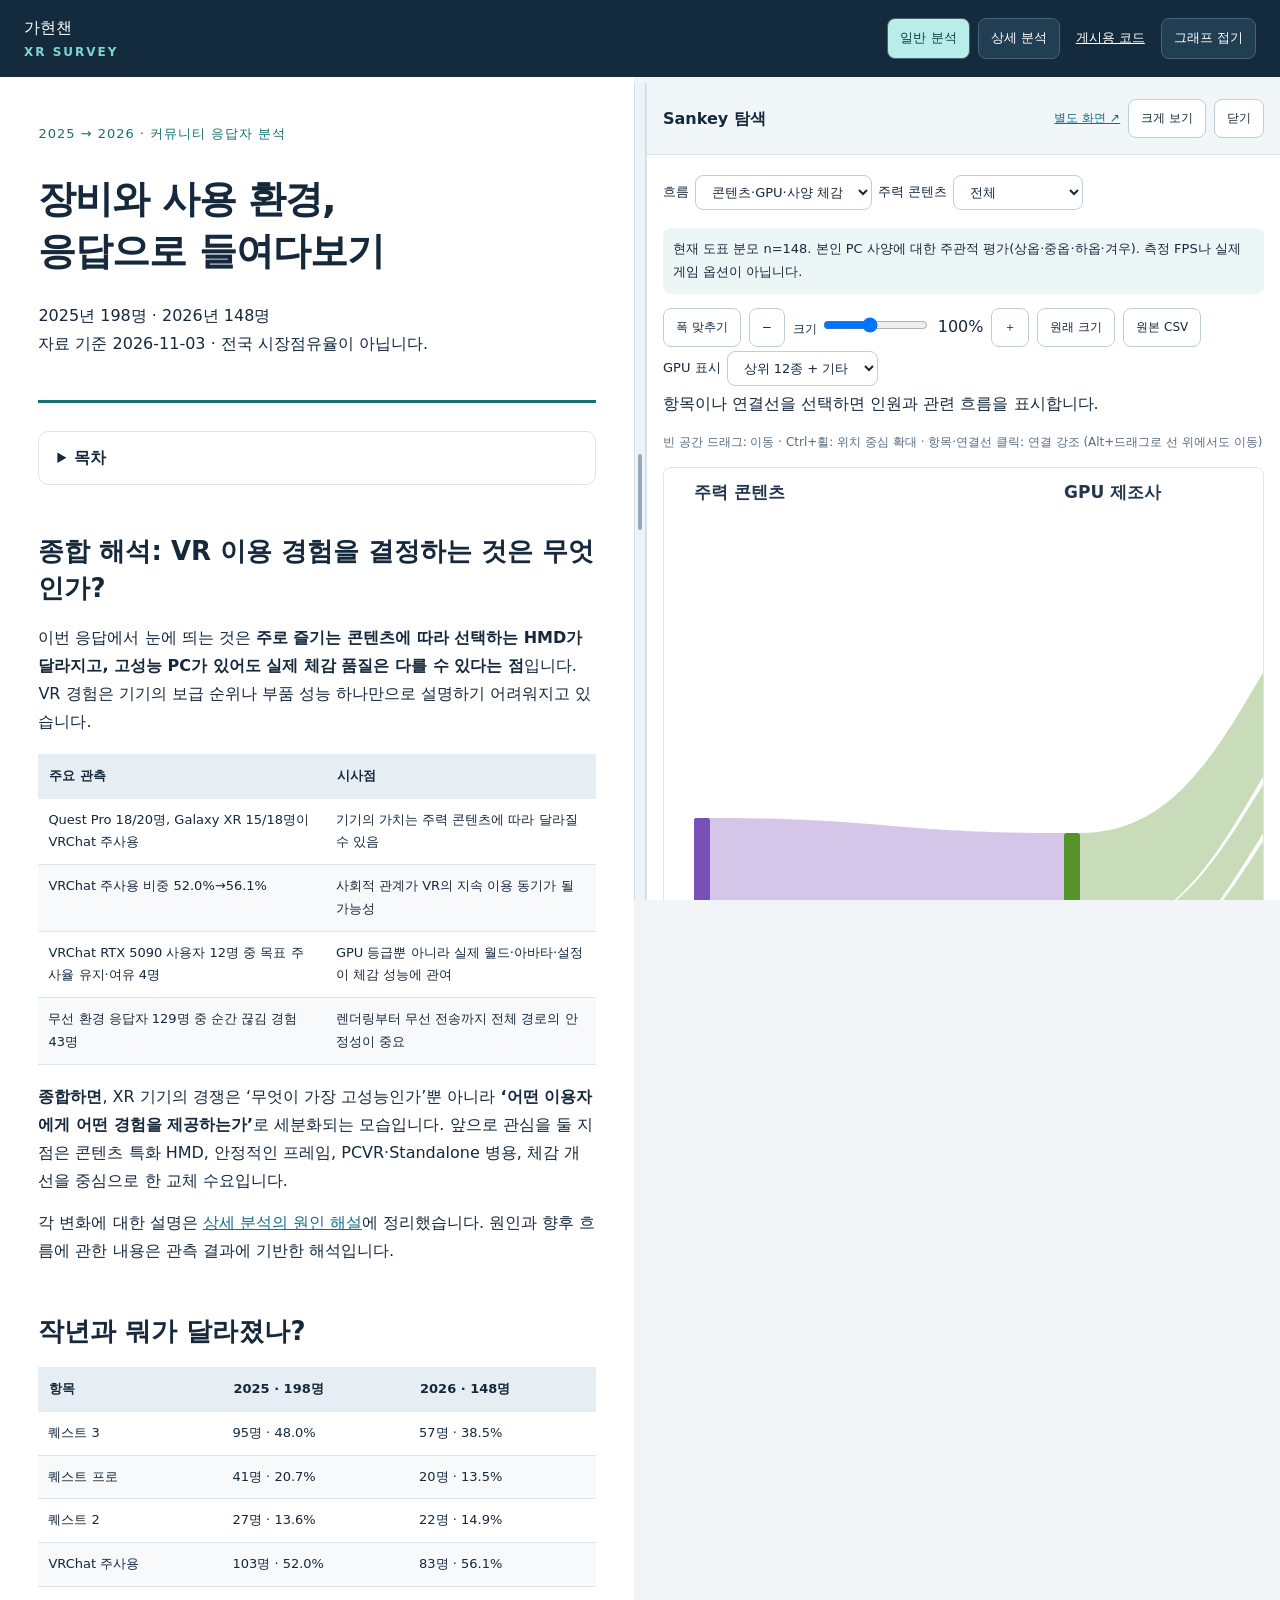
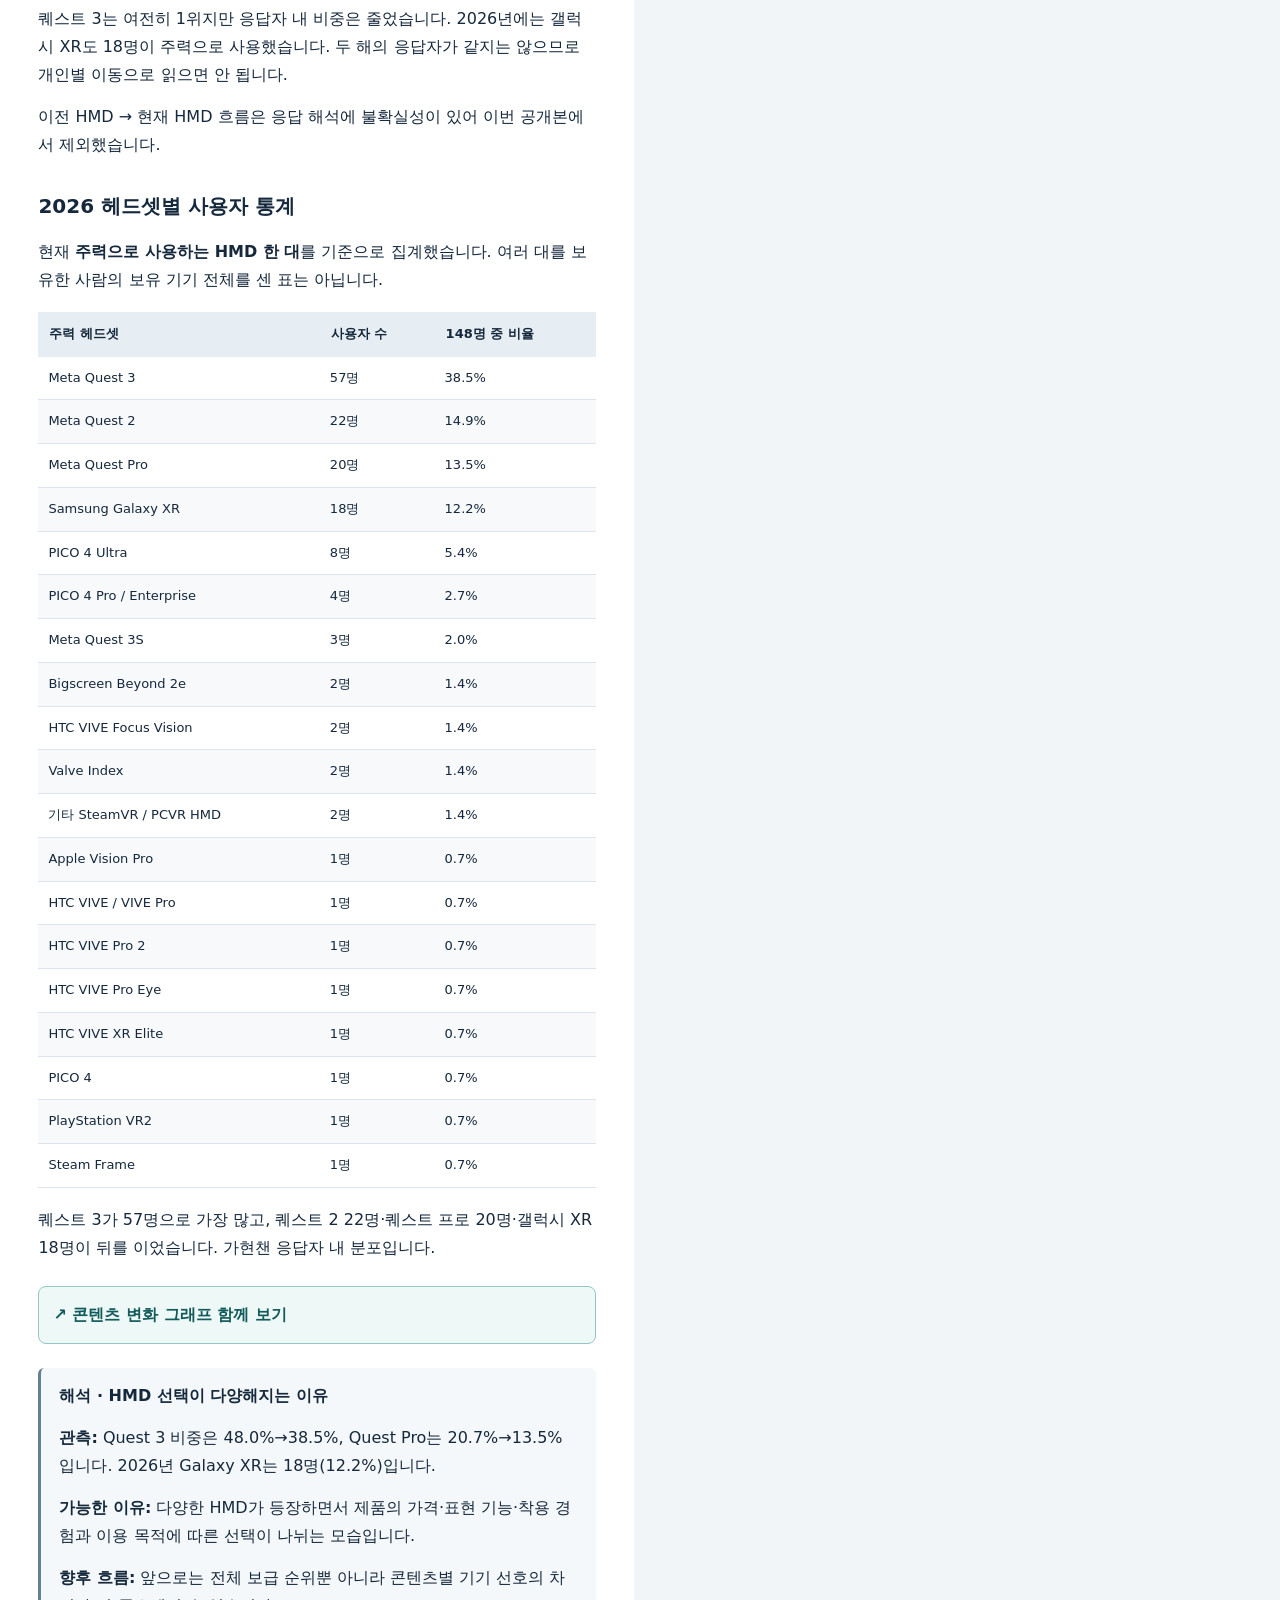
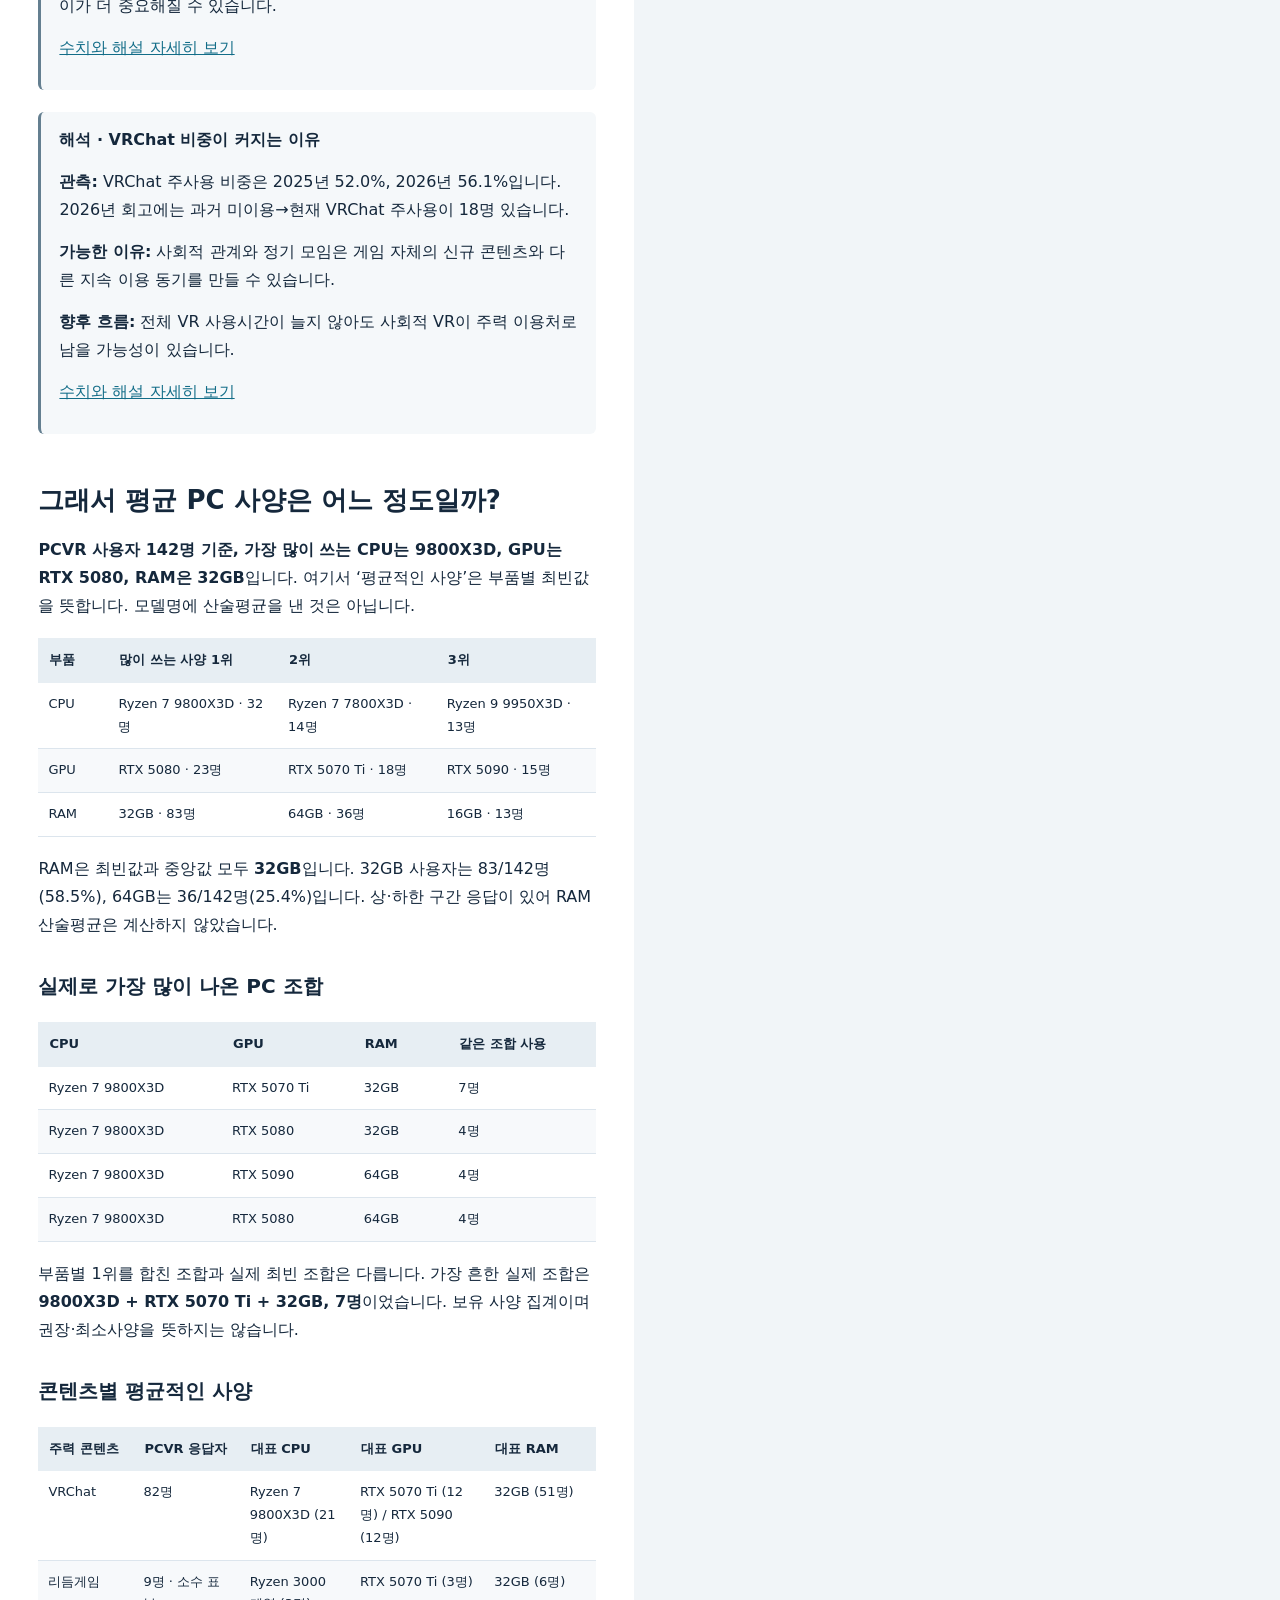
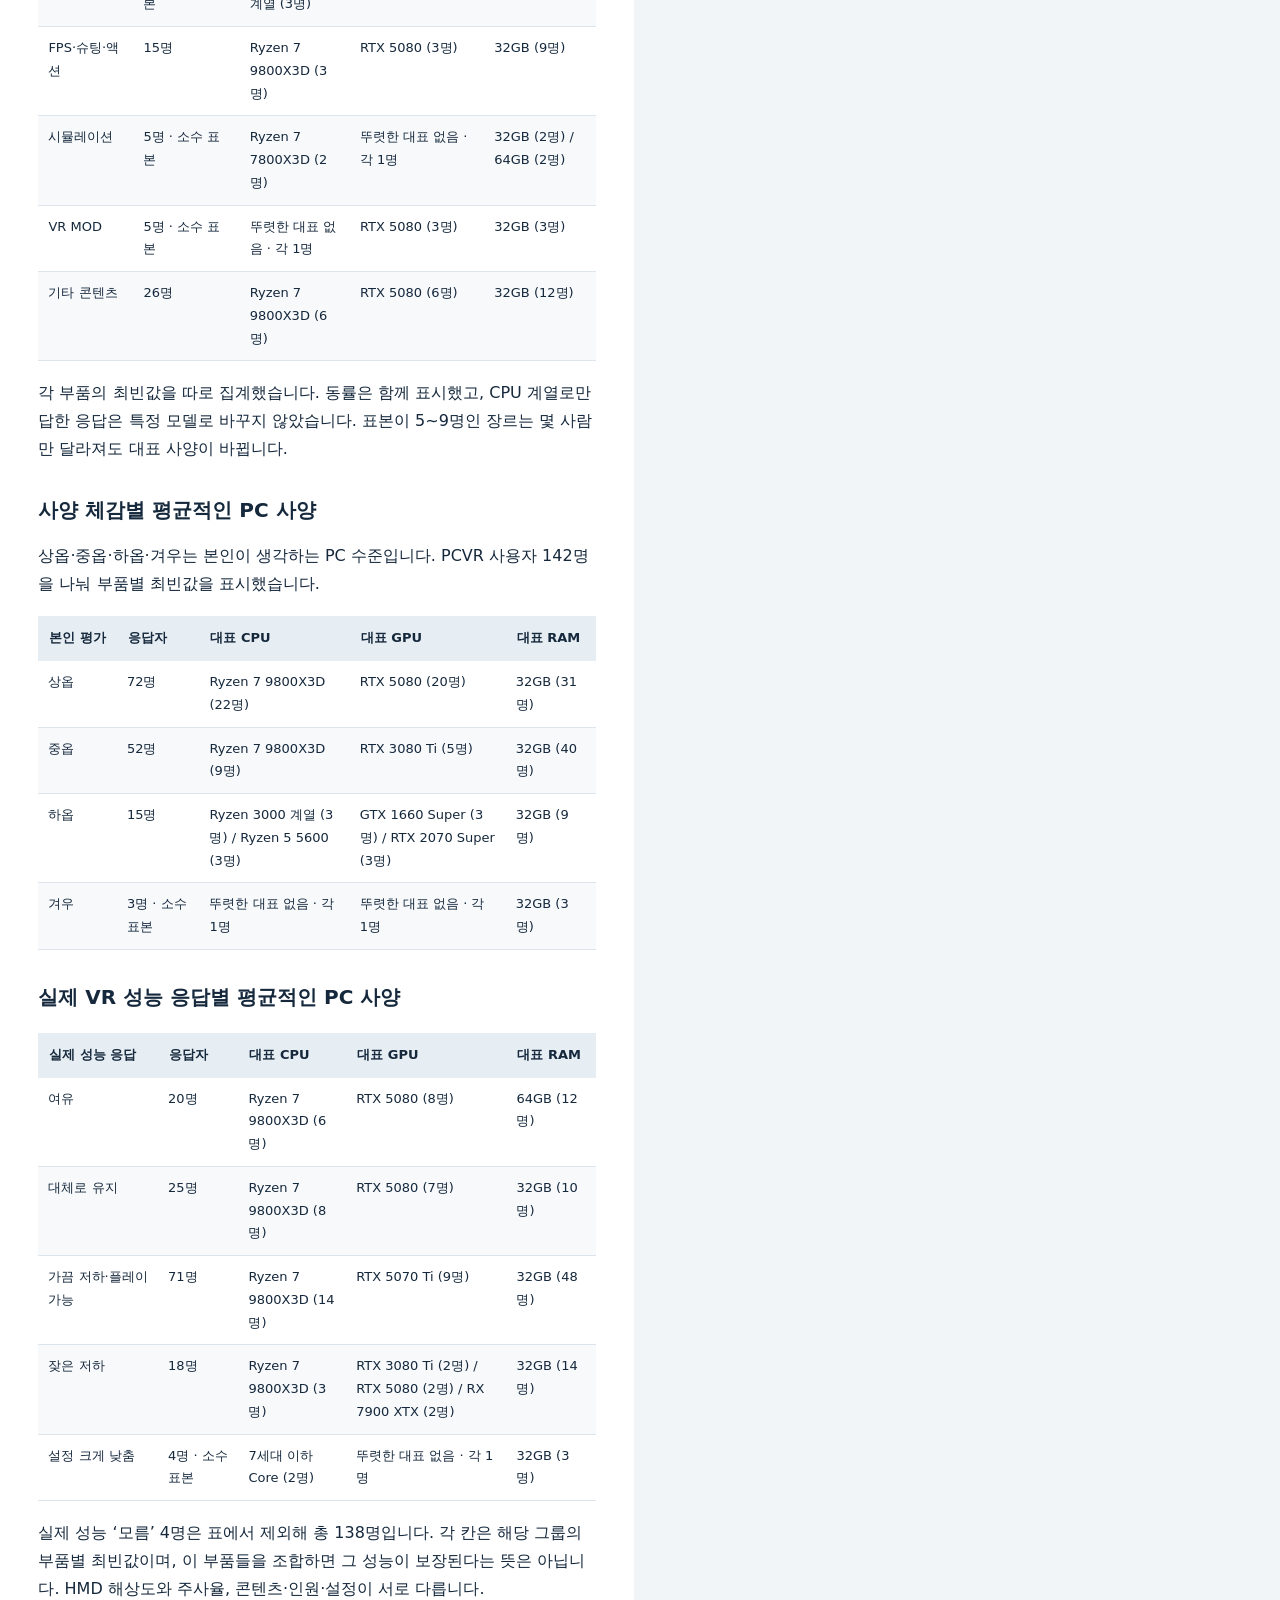
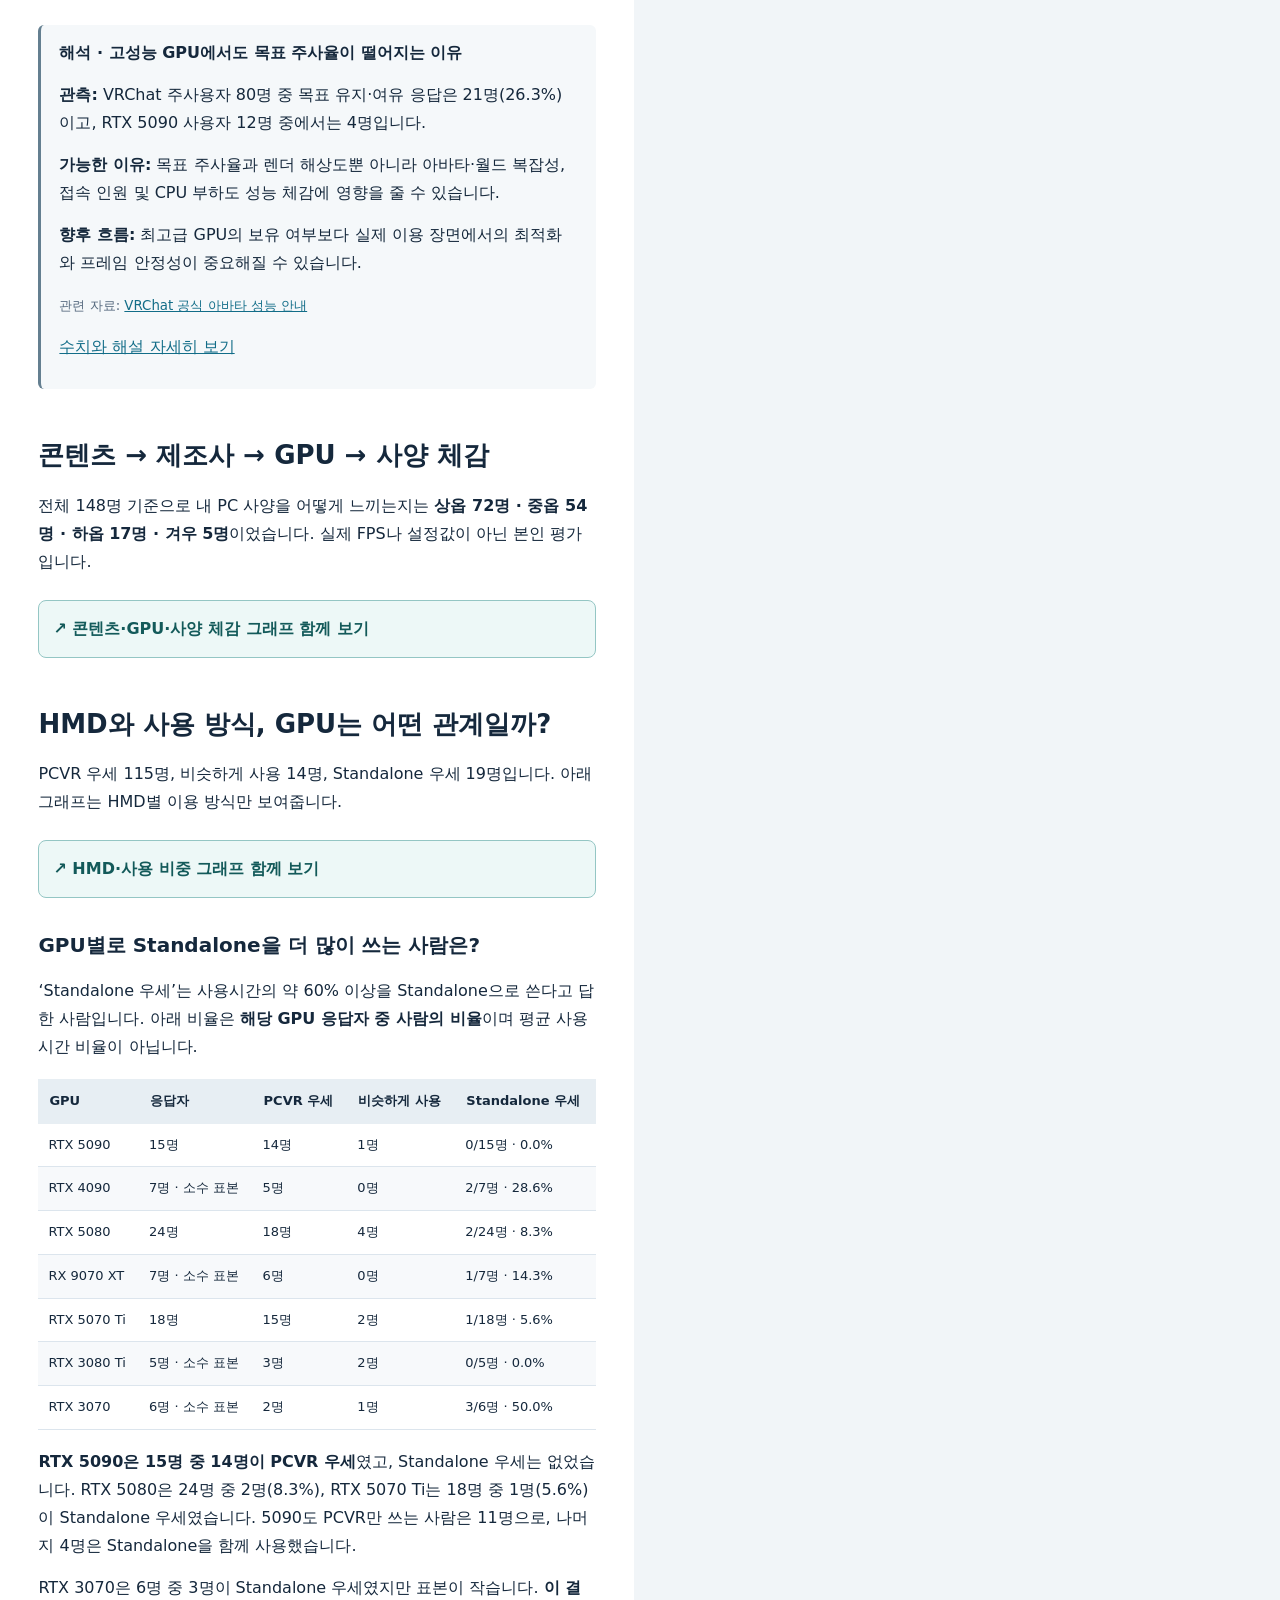
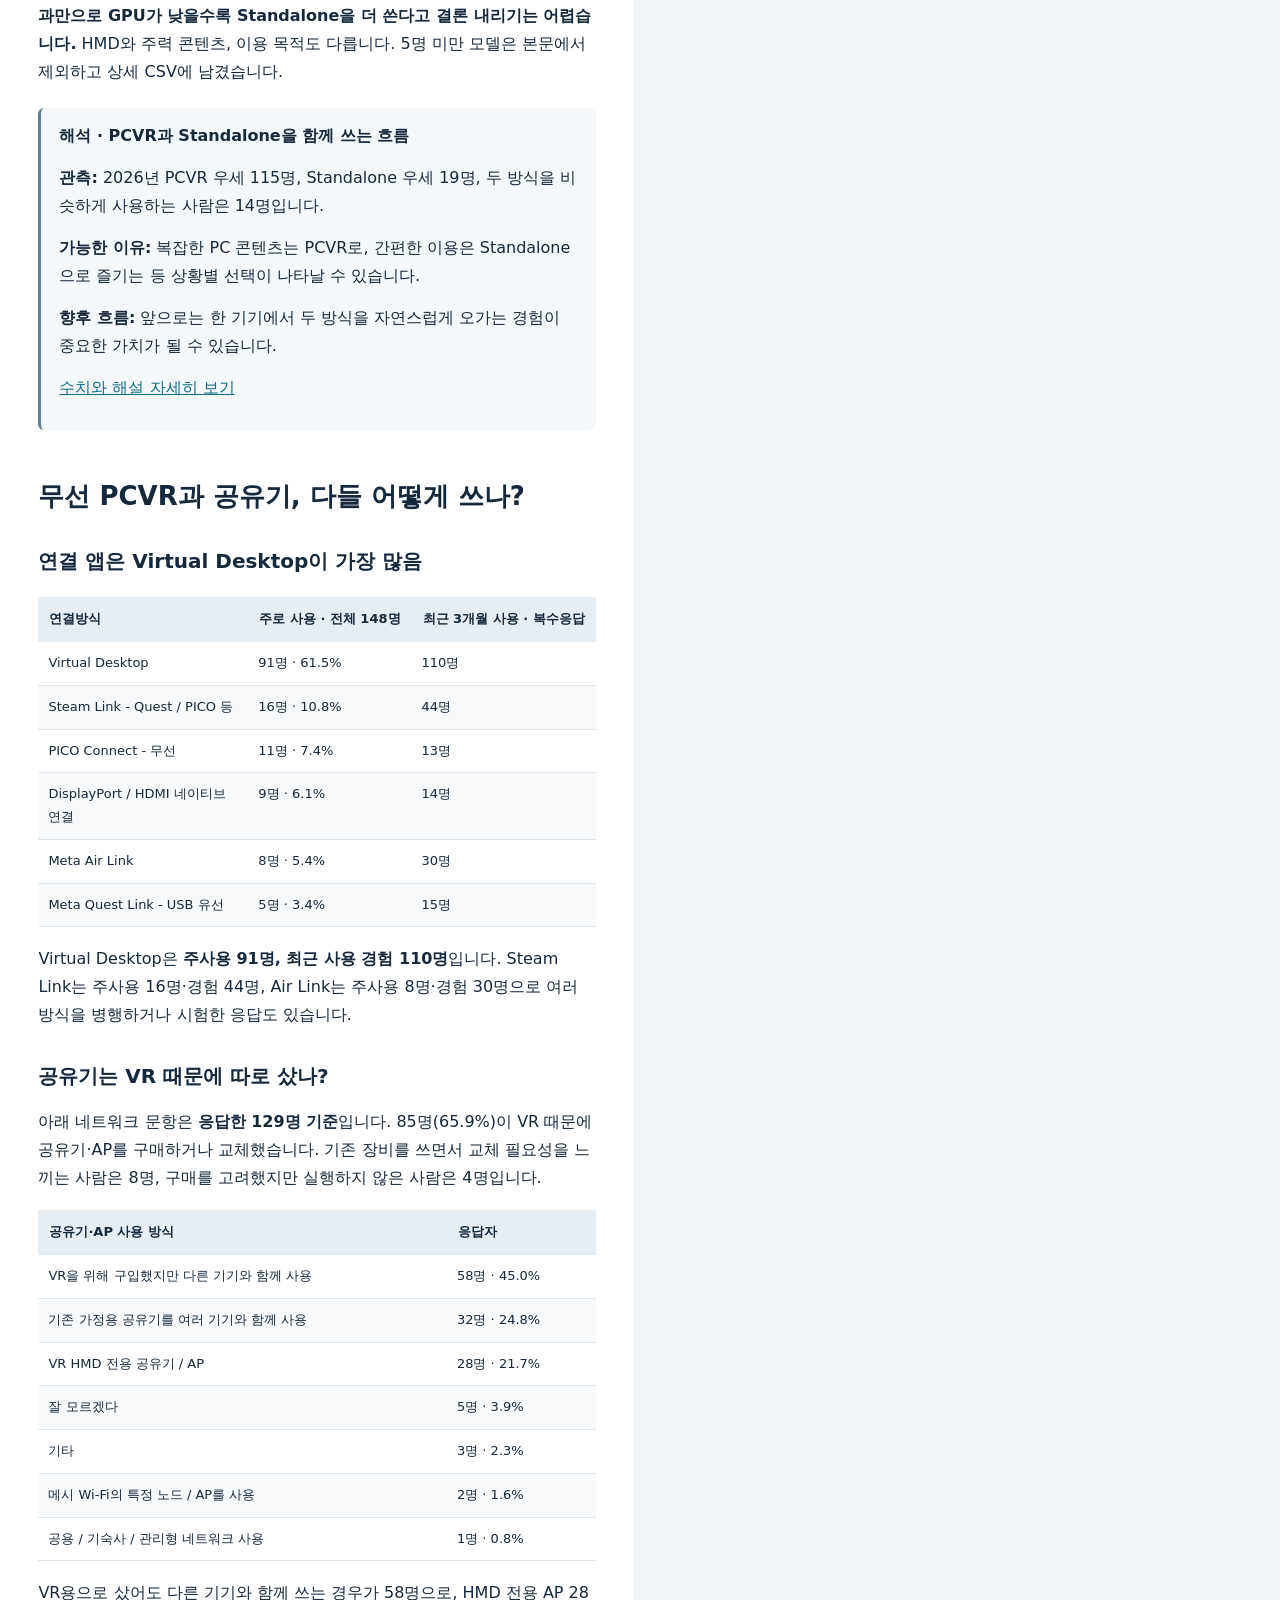
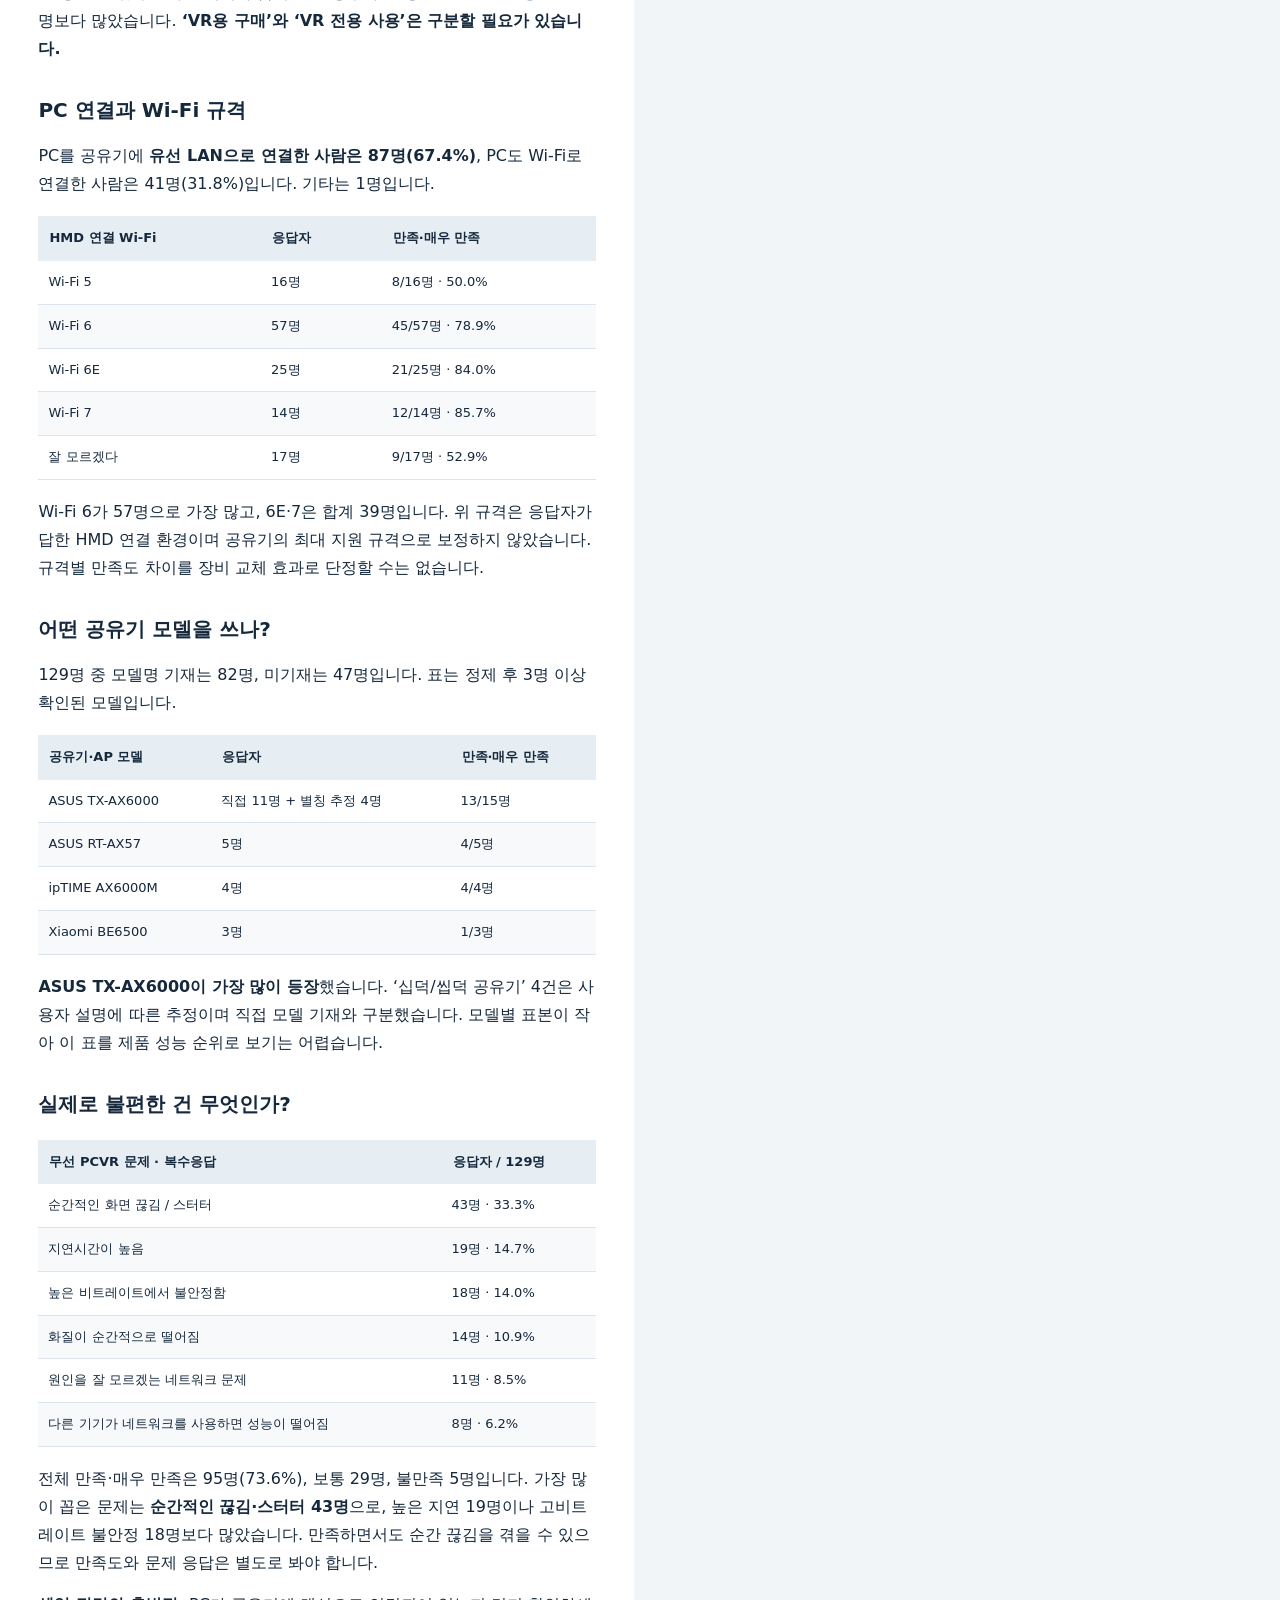
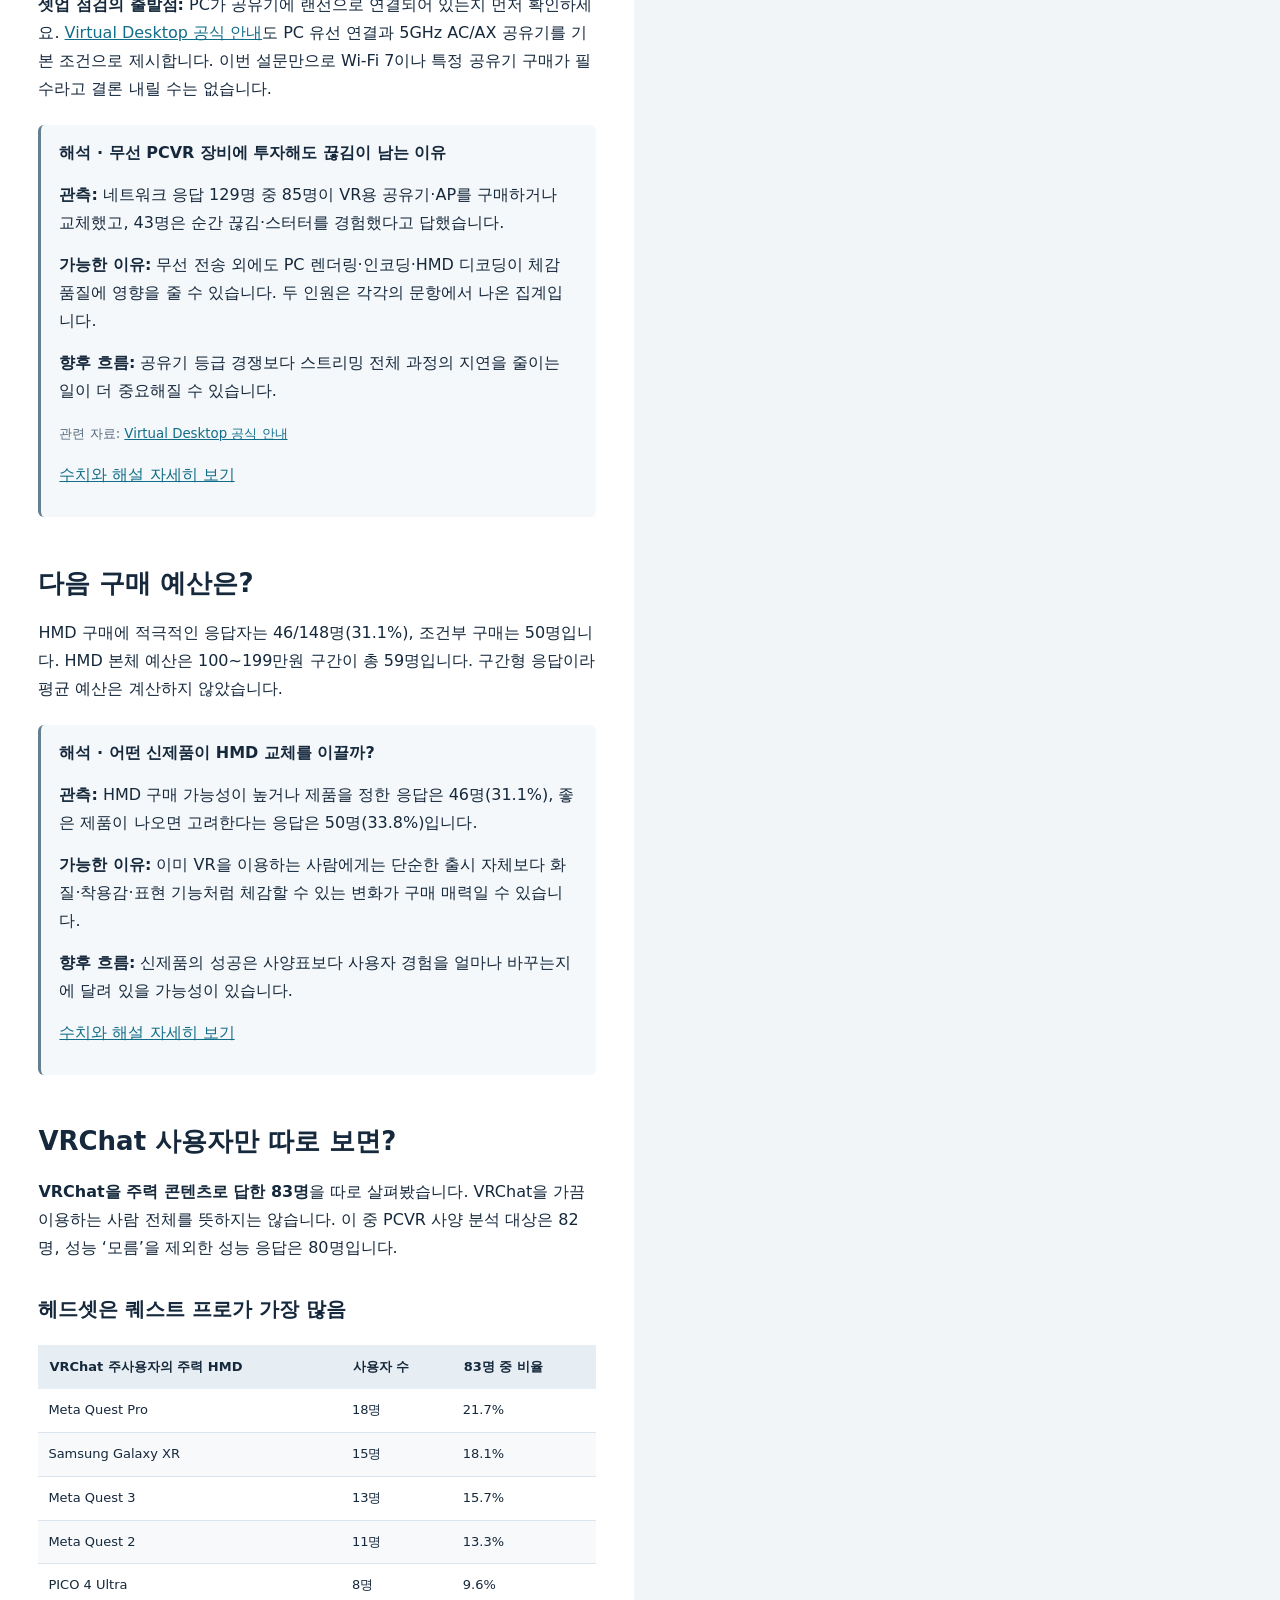
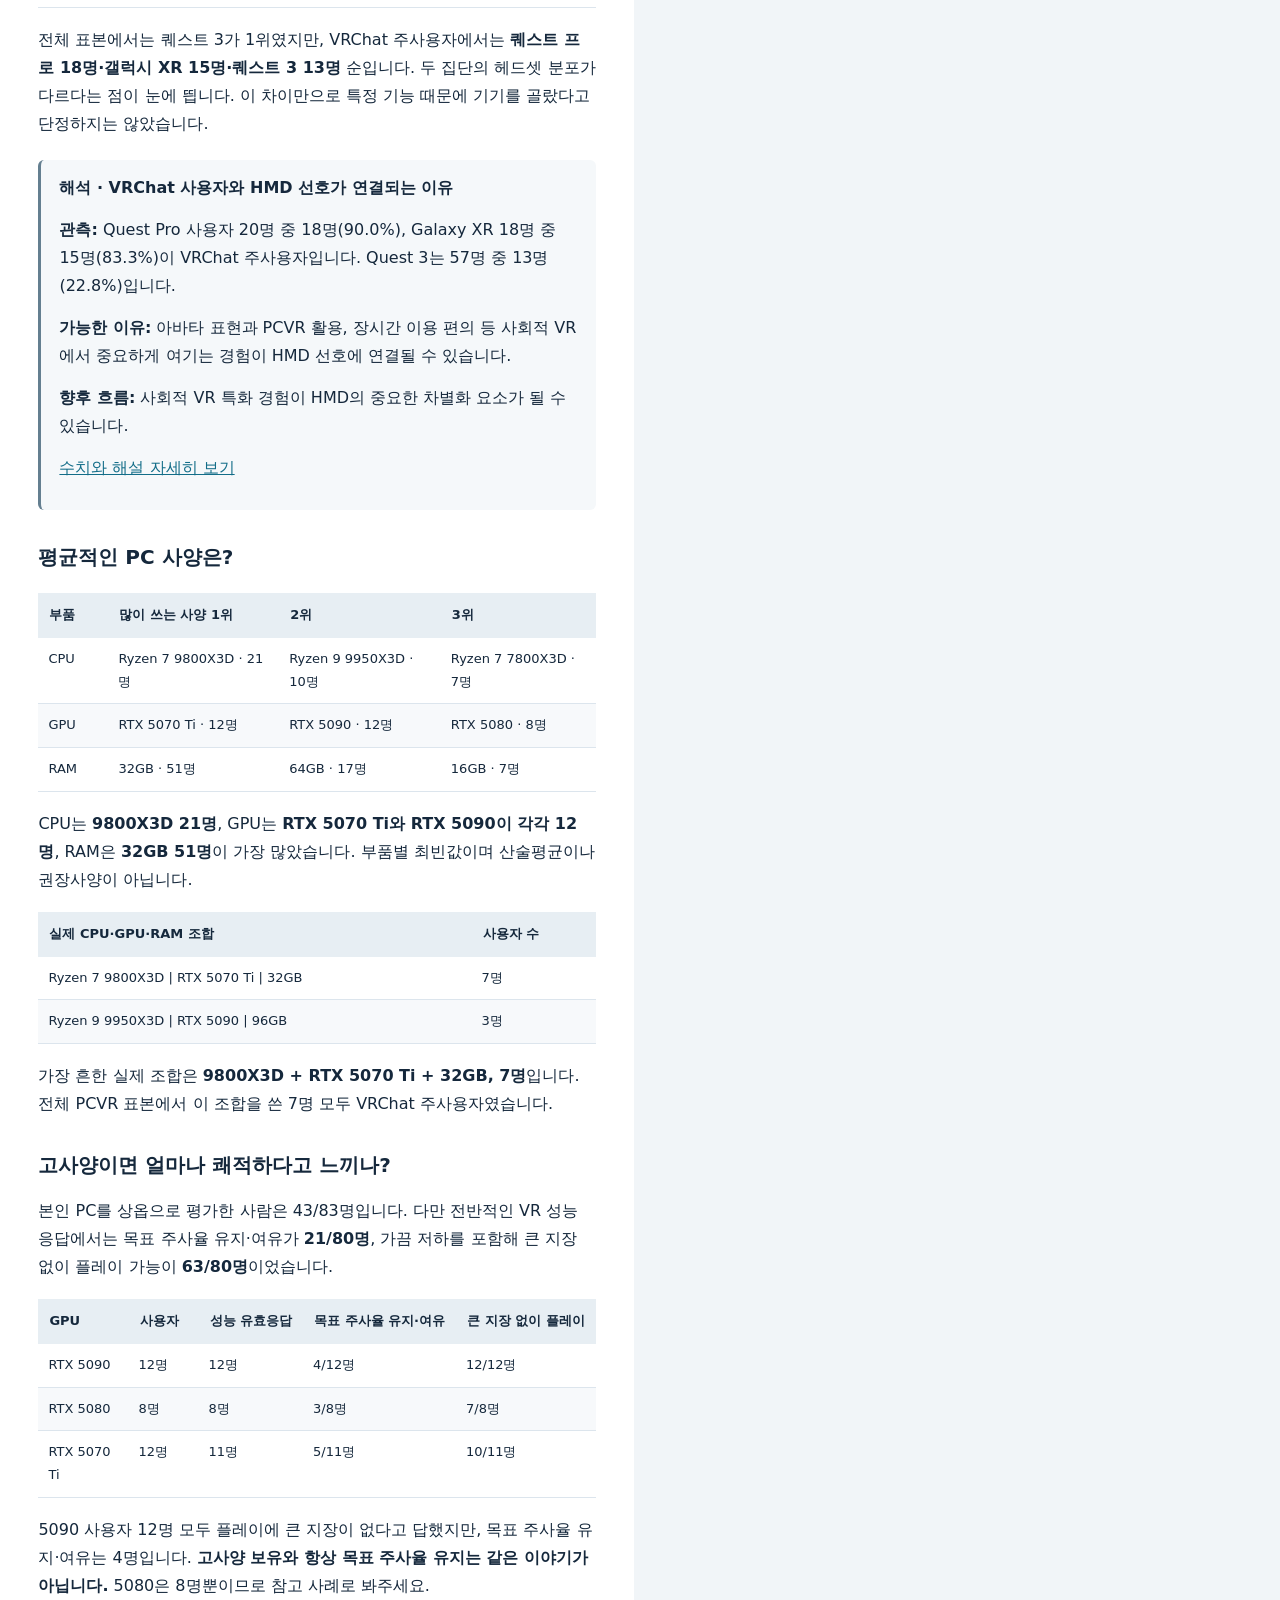
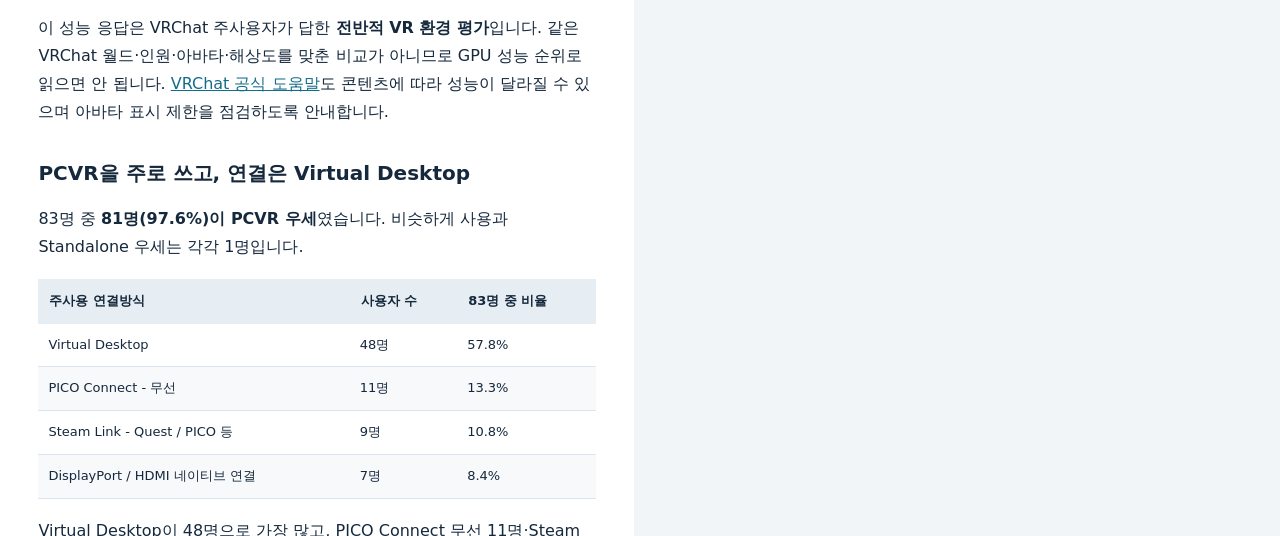
==== docs/index.html @ 14dff63d "Improve Sankey sidebar controls and selection feedback" ====
<!doctype html><html lang="ko"><meta charset="utf-8"><meta name="viewport" content="width=device-width,initial-scale=1"><title>가현챈 XR 설문 | 2025–2026</title><meta name="description" content="가현챈 VR/XR 설문 일반·상세 분석과 대화형 Sankey"><link rel="stylesheet" href="style.css"><header class="top"><a class="brand" href="./">가현챈 <b>XR SURVEY</b></a><nav><button data-view="general">일반 분석</button><button data-view="detailed">상세 분석</button><a href="community.html">게시용 코드</a><button id="toggleGraph" aria-controls="graphPanel" aria-expanded="true">그래프 접기</button></nav></header><div class="layout"><main id="reading"><div class="intro"><span>2025 → 2026 · 커뮤니티 응답자 분석</span><h1>장비와 사용 환경,<br>응답으로 들여다보기</h1><p>2025년 198명 · 2026년 148명<br>자료 기준 2026-11-03 · 전국 시장점유율이 아닙니다.</p></div><details class="toc"><summary>목차</summary><nav id="toc"></nav></details><button id="returnToReading" class="return-to-reading" type="button" hidden aria-label="일반 분석에서 읽던 위치로 돌아가기">↩ 읽던 위치로 돌아가기</button><article id="general">
<h2 id="general-synthesis">종합 해석: VR 이용 경험을 결정하는 것은 무엇인가?</h2>
<p>이번 응답에서 눈에 띄는 것은 <b>주로 즐기는 콘텐츠에 따라 선택하는 HMD가 달라지고, 고성능 PC가 있어도 실제 체감 품질은 다를 수 있다는 점</b>입니다. VR 경험은 기기의 보급 순위나 부품 성능 하나만으로 설명하기 어려워지고 있습니다.</p>
<div class="table"><table><thead><tr><th>주요 관측</th><th>시사점</th></tr></thead><tbody>
<tr><td>Quest Pro 18/20명, Galaxy XR 15/18명이 VRChat 주사용</td><td>기기의 가치는 주력 콘텐츠에 따라 달라질 수 있음</td></tr>
<tr><td>VRChat 주사용 비중 52.0%→56.1%</td><td>사회적 관계가 VR의 지속 이용 동기가 될 가능성</td></tr>
<tr><td>VRChat RTX 5090 사용자 12명 중 목표 주사율 유지·여유 4명</td><td>GPU 등급뿐 아니라 실제 월드·아바타·설정이 체감 성능에 관여</td></tr>
<tr><td>무선 환경 응답자 129명 중 순간 끊김 경험 43명</td><td>렌더링부터 무선 전송까지 전체 경로의 안정성이 중요</td></tr>
</tbody></table></div>
<p><b>종합하면</b>, XR 기기의 경쟁은 ‘무엇이 가장 고성능인가’뿐 아니라 <b>‘어떤 이용자에게 어떤 경험을 제공하는가’</b>로 세분화되는 모습입니다. 앞으로 관심을 둘 지점은 콘텐츠 특화 HMD, 안정적인 프레임, PCVR·Standalone 병용, 체감 개선을 중심으로 한 교체 수요입니다.</p>
<p>각 변화에 대한 설명은 <a href="index.html#detail-hypotheses" data-detail-link="detail-hypotheses">상세 분석의 원인 해설</a>에 정리했습니다. 원인과 향후 흐름에 관한 내용은 관측 결과에 기반한 해석입니다.</p>
<h2 id="general-1">작년과 뭐가 달라졌나?</h2><div class="table"><table><thead><tr><th>항목</th><th>2025 · 198명</th><th>2026 · 148명</th></tr></thead><tbody><tr><td>퀘스트 3</td><td>95명 · 48.0%</td><td>57명 · 38.5%</td></tr><tr><td>퀘스트 프로</td><td>41명 · 20.7%</td><td>20명 · 13.5%</td></tr><tr><td>퀘스트 2</td><td>27명 · 13.6%</td><td>22명 · 14.9%</td></tr><tr><td>VRChat 주사용</td><td>103명 · 52.0%</td><td>83명 · 56.1%</td></tr></tbody></table></div><p>퀘스트 3는 여전히 1위지만 응답자 내 비중은 줄었습니다. 2026년에는 갤럭시 XR도 18명이 주력으로 사용했습니다. 두 해의 응답자가 같지는 않으므로 개인별 이동으로 읽으면 안 됩니다.</p>
<p>이전 HMD → 현재 HMD 흐름은 응답 해석에 불확실성이 있어 이번 공개본에서 제외했습니다.</p>
<h3 id="general-2">2026 헤드셋별 사용자 통계</h3><p>현재 <b>주력으로 사용하는 HMD 한 대</b>를 기준으로 집계했습니다. 여러 대를 보유한 사람의 보유 기기 전체를 센 표는 아닙니다.</p><div class="table"><table><thead><tr><th>주력 헤드셋</th><th>사용자 수</th><th>148명 중 비율</th></tr></thead><tbody><tr><td>Meta Quest 3</td><td>57명</td><td>38.5%</td></tr><tr><td>Meta Quest 2</td><td>22명</td><td>14.9%</td></tr><tr><td>Meta Quest Pro</td><td>20명</td><td>13.5%</td></tr><tr><td>Samsung Galaxy XR</td><td>18명</td><td>12.2%</td></tr><tr><td>PICO 4 Ultra</td><td>8명</td><td>5.4%</td></tr><tr><td>PICO 4 Pro / Enterprise</td><td>4명</td><td>2.7%</td></tr><tr><td>Meta Quest 3S</td><td>3명</td><td>2.0%</td></tr><tr><td>Bigscreen Beyond 2e</td><td>2명</td><td>1.4%</td></tr><tr><td>HTC VIVE Focus Vision</td><td>2명</td><td>1.4%</td></tr><tr><td>Valve Index</td><td>2명</td><td>1.4%</td></tr><tr><td>기타 SteamVR / PCVR HMD</td><td>2명</td><td>1.4%</td></tr><tr><td>Apple Vision Pro</td><td>1명</td><td>0.7%</td></tr><tr><td>HTC VIVE / VIVE Pro</td><td>1명</td><td>0.7%</td></tr><tr><td>HTC VIVE Pro 2</td><td>1명</td><td>0.7%</td></tr><tr><td>HTC VIVE Pro Eye</td><td>1명</td><td>0.7%</td></tr><tr><td>HTC VIVE XR Elite</td><td>1명</td><td>0.7%</td></tr><tr><td>PICO 4</td><td>1명</td><td>0.7%</td></tr><tr><td>PlayStation VR2</td><td>1명</td><td>0.7%</td></tr><tr><td>Steam Frame</td><td>1명</td><td>0.7%</td></tr></tbody></table></div><p>퀘스트 3가 57명으로 가장 많고, 퀘스트 2 22명·퀘스트 프로 20명·갤럭시 XR 18명이 뒤를 이었습니다. 가현챈 응답자 내 분포입니다.</p>
<button class="graph-link" data-chart="content">↗ 콘텐츠 변화 그래프 함께 보기</button><aside id="insight-01" class="interpretation" style="border-left:3px solid #647f90;background:#f5f8fa;padding:14px 18px;margin:22px 0;border-radius:6px"><h4 style="margin:0 0 8px">해석 · HMD 선택이 다양해지는 이유</h4><p><b>관측:</b> Quest 3 비중은 48.0%→38.5%, Quest Pro는 20.7%→13.5%입니다. 2026년 Galaxy XR는 18명(12.2%)입니다.</p><p><b>가능한 이유:</b> 다양한 HMD가 등장하면서 제품의 가격·표현 기능·착용 경험과 이용 목적에 따른 선택이 나뉘는 모습입니다.</p><p><b>향후 흐름:</b> 앞으로는 전체 보급 순위뿐 아니라 콘텐츠별 기기 선호의 차이가 더 중요해질 수 있습니다.</p><p class="hypothesis-detail-link"><a href="index.html#hypothesis-01" data-detail-link="hypothesis-01">수치와 해설 자세히 보기</a></p></aside><aside id="insight-02" class="interpretation" style="border-left:3px solid #647f90;background:#f5f8fa;padding:14px 18px;margin:22px 0;border-radius:6px"><h4 style="margin:0 0 8px">해석 · VRChat 비중이 커지는 이유</h4><p><b>관측:</b> VRChat 주사용 비중은 2025년 52.0%, 2026년 56.1%입니다. 2026년 회고에는 과거 미이용→현재 VRChat 주사용이 18명 있습니다.</p><p><b>가능한 이유:</b> 사회적 관계와 정기 모임은 게임 자체의 신규 콘텐츠와 다른 지속 이용 동기를 만들 수 있습니다.</p><p><b>향후 흐름:</b> 전체 VR 사용시간이 늘지 않아도 사회적 VR이 주력 이용처로 남을 가능성이 있습니다.</p><p class="hypothesis-detail-link"><a href="index.html#hypothesis-02" data-detail-link="hypothesis-02">수치와 해설 자세히 보기</a></p></aside>
<h2 id="general-3">그래서 평균 PC 사양은 어느 정도일까?</h2><p><b>PCVR 사용자 142명 기준, 가장 많이 쓰는 CPU는 9800X3D, GPU는 RTX 5080, RAM은 32GB</b>입니다. 여기서 ‘평균적인 사양’은 부품별 최빈값을 뜻합니다. 모델명에 산술평균을 낸 것은 아닙니다.</p><div class="table"><table><thead><tr><th>부품</th><th>많이 쓰는 사양 1위</th><th>2위</th><th>3위</th></tr></thead><tbody><tr><td>CPU</td><td>Ryzen 7 9800X3D · 32명</td><td>Ryzen 7 7800X3D · 14명</td><td>Ryzen 9 9950X3D · 13명</td></tr><tr><td>GPU</td><td>RTX 5080 · 23명</td><td>RTX 5070 Ti · 18명</td><td>RTX 5090 · 15명</td></tr><tr><td>RAM</td><td>32GB · 83명</td><td>64GB · 36명</td><td>16GB · 13명</td></tr></tbody></table></div><p>RAM은 최빈값과 중앙값 모두 <b>32GB</b>입니다. 32GB 사용자는 83/142명(58.5%), 64GB는 36/142명(25.4%)입니다. 상·하한 구간 응답이 있어 RAM 산술평균은 계산하지 않았습니다.</p><h3 id="general-4">실제로 가장 많이 나온 PC 조합</h3><div class="table"><table><thead><tr><th>CPU</th><th>GPU</th><th>RAM</th><th>같은 조합 사용</th></tr></thead><tbody><tr><td>Ryzen 7 9800X3D</td><td>RTX 5070 Ti</td><td>32GB</td><td>7명</td></tr><tr><td>Ryzen 7 9800X3D</td><td>RTX 5080</td><td>32GB</td><td>4명</td></tr><tr><td>Ryzen 7 9800X3D</td><td>RTX 5090</td><td>64GB</td><td>4명</td></tr><tr><td>Ryzen 7 9800X3D</td><td>RTX 5080</td><td>64GB</td><td>4명</td></tr></tbody></table></div><p>부품별 1위를 합친 조합과 실제 최빈 조합은 다릅니다. 가장 흔한 실제 조합은 <b>9800X3D + RTX 5070 Ti + 32GB, 7명</b>이었습니다. 보유 사양 집계이며 권장·최소사양을 뜻하지는 않습니다.</p><h3 id="general-5">콘텐츠별 평균적인 사양</h3><div class="table"><table><thead><tr><th>주력 콘텐츠</th><th>PCVR 응답자</th><th>대표 CPU</th><th>대표 GPU</th><th>대표 RAM</th></tr></thead><tbody><tr><td>VRChat</td><td>82명</td><td>Ryzen 7 9800X3D (21명)</td><td>RTX 5070 Ti (12명) / RTX 5090 (12명)</td><td>32GB (51명)</td></tr><tr><td>리듬게임</td><td>9명 · 소수 표본</td><td>Ryzen 3000 계열 (3명)</td><td>RTX 5070 Ti (3명)</td><td>32GB (6명)</td></tr><tr><td>FPS·슈팅·액션</td><td>15명</td><td>Ryzen 7 9800X3D (3명)</td><td>RTX 5080 (3명)</td><td>32GB (9명)</td></tr><tr><td>시뮬레이션</td><td>5명 · 소수 표본</td><td>Ryzen 7 7800X3D (2명)</td><td>뚜렷한 대표 없음 · 각 1명</td><td>32GB (2명) / 64GB (2명)</td></tr><tr><td>VR MOD</td><td>5명 · 소수 표본</td><td>뚜렷한 대표 없음 · 각 1명</td><td>RTX 5080 (3명)</td><td>32GB (3명)</td></tr><tr><td>기타 콘텐츠</td><td>26명</td><td>Ryzen 7 9800X3D (6명)</td><td>RTX 5080 (6명)</td><td>32GB (12명)</td></tr></tbody></table></div><p>각 부품의 최빈값을 따로 집계했습니다. 동률은 함께 표시했고, CPU 계열로만 답한 응답은 특정 모델로 바꾸지 않았습니다. 표본이 5~9명인 장르는 몇 사람만 달라져도 대표 사양이 바뀝니다.</p>
<h3 id="general-6">사양 체감별 평균적인 PC 사양</h3><p>상옵·중옵·하옵·겨우는 본인이 생각하는 PC 수준입니다. PCVR 사용자 142명을 나눠 부품별 최빈값을 표시했습니다.</p><div class="table"><table><thead><tr><th>본인 평가</th><th>응답자</th><th>대표 CPU</th><th>대표 GPU</th><th>대표 RAM</th></tr></thead><tbody><tr><td>상옵</td><td>72명</td><td>Ryzen 7 9800X3D (22명)</td><td>RTX 5080 (20명)</td><td>32GB (31명)</td></tr><tr><td>중옵</td><td>52명</td><td>Ryzen 7 9800X3D (9명)</td><td>RTX 3080 Ti (5명)</td><td>32GB (40명)</td></tr><tr><td>하옵</td><td>15명</td><td>Ryzen 3000 계열 (3명) / Ryzen 5 5600 (3명)</td><td>GTX 1660 Super (3명) / RTX 2070 Super (3명)</td><td>32GB (9명)</td></tr><tr><td>겨우</td><td>3명 · 소수 표본</td><td>뚜렷한 대표 없음 · 각 1명</td><td>뚜렷한 대표 없음 · 각 1명</td><td>32GB (3명)</td></tr></tbody></table></div>
<h3 id="general-7">실제 VR 성능 응답별 평균적인 PC 사양</h3><div class="table"><table><thead><tr><th>실제 성능 응답</th><th>응답자</th><th>대표 CPU</th><th>대표 GPU</th><th>대표 RAM</th></tr></thead><tbody><tr><td>여유</td><td>20명</td><td>Ryzen 7 9800X3D (6명)</td><td>RTX 5080 (8명)</td><td>64GB (12명)</td></tr><tr><td>대체로 유지</td><td>25명</td><td>Ryzen 7 9800X3D (8명)</td><td>RTX 5080 (7명)</td><td>32GB (10명)</td></tr><tr><td>가끔 저하·플레이 가능</td><td>71명</td><td>Ryzen 7 9800X3D (14명)</td><td>RTX 5070 Ti (9명)</td><td>32GB (48명)</td></tr><tr><td>잦은 저하</td><td>18명</td><td>Ryzen 7 9800X3D (3명)</td><td>RTX 3080 Ti (2명) / RTX 5080 (2명) / RX 7900 XTX (2명)</td><td>32GB (14명)</td></tr><tr><td>설정 크게 낮춤</td><td>4명 · 소수 표본</td><td>7세대 이하 Core (2명)</td><td>뚜렷한 대표 없음 · 각 1명</td><td>32GB (3명)</td></tr></tbody></table></div><p>실제 성능 ‘모름’ 4명은 표에서 제외해 총 138명입니다. 각 칸은 해당 그룹의 부품별 최빈값이며, 이 부품들을 조합하면 그 성능이 보장된다는 뜻은 아닙니다. HMD 해상도와 주사율, 콘텐츠·인원·설정이 서로 다릅니다.</p>
<aside id="insight-04" class="interpretation" style="border-left:3px solid #647f90;background:#f5f8fa;padding:14px 18px;margin:22px 0;border-radius:6px"><h4 style="margin:0 0 8px">해석 · 고성능 GPU에서도 목표 주사율이 떨어지는 이유</h4><p><b>관측:</b> VRChat 주사용자 80명 중 목표 유지·여유 응답은 21명(26.3%)이고, RTX 5090 사용자 12명 중에서는 4명입니다.</p><p><b>가능한 이유:</b> 목표 주사율과 렌더 해상도뿐 아니라 아바타·월드 복잡성, 접속 인원 및 CPU 부하도 성능 체감에 영향을 줄 수 있습니다.</p><p><b>향후 흐름:</b> 최고급 GPU의 보유 여부보다 실제 이용 장면에서의 최적화와 프레임 안정성이 중요해질 수 있습니다.</p><p><small>관련 자료: <a href="https://creators.vrchat.com/avatars/avatar-performance-ranking-system/">VRChat 공식 아바타 성능 안내</a></small></p><p class="hypothesis-detail-link"><a href="index.html#hypothesis-04" data-detail-link="hypothesis-04">수치와 해설 자세히 보기</a></p></aside>
<h2 id="general-8">콘텐츠 → 제조사 → GPU → 사양 체감</h2><p>전체 148명 기준으로 내 PC 사양을 어떻게 느끼는지는 <b>상옵 72명 · 중옵 54명 · 하옵 17명 · 겨우 5명</b>이었습니다. 실제 FPS나 설정값이 아닌 본인 평가입니다.</p>
<button class="graph-link" data-chart="perception">↗ 콘텐츠·GPU·사양 체감 그래프 함께 보기</button><h2 id="general-9">HMD와 사용 방식, GPU는 어떤 관계일까?</h2><p>PCVR 우세 115명, 비슷하게 사용 14명, Standalone 우세 19명입니다. 아래 그래프는 HMD별 이용 방식만 보여줍니다.</p><button class="graph-link" data-chart="mode">↗ HMD·사용 비중 그래프 함께 보기</button>
<h3 id="general-10">GPU별로 Standalone을 더 많이 쓰는 사람은?</h3><p>‘Standalone 우세’는 사용시간의 약 60% 이상을 Standalone으로 쓴다고 답한 사람입니다. 아래 비율은 <b>해당 GPU 응답자 중 사람의 비율</b>이며 평균 사용시간 비율이 아닙니다.</p><div class="table"><table><thead><tr><th>GPU</th><th>응답자</th><th>PCVR 우세</th><th>비슷하게 사용</th><th>Standalone 우세</th></tr></thead><tbody><tr><td>RTX 5090</td><td>15명</td><td>14명</td><td>1명</td><td>0/15명 · 0.0%</td></tr><tr><td>RTX 4090</td><td>7명 · 소수 표본</td><td>5명</td><td>0명</td><td>2/7명 · 28.6%</td></tr><tr><td>RTX 5080</td><td>24명</td><td>18명</td><td>4명</td><td>2/24명 · 8.3%</td></tr><tr><td>RX 9070 XT</td><td>7명 · 소수 표본</td><td>6명</td><td>0명</td><td>1/7명 · 14.3%</td></tr><tr><td>RTX 5070 Ti</td><td>18명</td><td>15명</td><td>2명</td><td>1/18명 · 5.6%</td></tr><tr><td>RTX 3080 Ti</td><td>5명 · 소수 표본</td><td>3명</td><td>2명</td><td>0/5명 · 0.0%</td></tr><tr><td>RTX 3070</td><td>6명 · 소수 표본</td><td>2명</td><td>1명</td><td>3/6명 · 50.0%</td></tr></tbody></table></div>
<p><b>RTX 5090은 15명 중 14명이 PCVR 우세</b>였고, Standalone 우세는 없었습니다. RTX 5080은 24명 중 2명(8.3%), RTX 5070 Ti는 18명 중 1명(5.6%)이 Standalone 우세였습니다. 5090도 PCVR만 쓰는 사람은 11명으로, 나머지 4명은 Standalone을 함께 사용했습니다.</p><p>RTX 3070은 6명 중 3명이 Standalone 우세였지만 표본이 작습니다. <b>이 결과만으로 GPU가 낮을수록 Standalone을 더 쓴다고 결론 내리기는 어렵습니다.</b> HMD와 주력 콘텐츠, 이용 목적도 다릅니다. 5명 미만 모델은 본문에서 제외하고 상세 CSV에 남겼습니다.</p>
<aside id="insight-05" class="interpretation" style="border-left:3px solid #647f90;background:#f5f8fa;padding:14px 18px;margin:22px 0;border-radius:6px"><h4 style="margin:0 0 8px">해석 · PCVR과 Standalone을 함께 쓰는 흐름</h4><p><b>관측:</b> 2026년 PCVR 우세 115명, Standalone 우세 19명, 두 방식을 비슷하게 사용하는 사람은 14명입니다.</p><p><b>가능한 이유:</b> 복잡한 PC 콘텐츠는 PCVR로, 간편한 이용은 Standalone으로 즐기는 등 상황별 선택이 나타날 수 있습니다.</p><p><b>향후 흐름:</b> 앞으로는 한 기기에서 두 방식을 자연스럽게 오가는 경험이 중요한 가치가 될 수 있습니다.</p><p class="hypothesis-detail-link"><a href="index.html#hypothesis-05" data-detail-link="hypothesis-05">수치와 해설 자세히 보기</a></p></aside>
<h2 id="general-11">무선 PCVR과 공유기, 다들 어떻게 쓰나?</h2><h3 id="general-12">연결 앱은 Virtual Desktop이 가장 많음</h3><div class="table"><table><thead><tr><th>연결방식</th><th>주로 사용 · 전체 148명</th><th>최근 3개월 사용 · 복수응답</th></tr></thead><tbody><tr><td>Virtual Desktop</td><td>91명 · 61.5%</td><td>110명</td></tr><tr><td>Steam Link - Quest / PICO 등</td><td>16명 · 10.8%</td><td>44명</td></tr><tr><td>PICO Connect - 무선</td><td>11명 · 7.4%</td><td>13명</td></tr><tr><td>DisplayPort / HDMI 네이티브 연결</td><td>9명 · 6.1%</td><td>14명</td></tr><tr><td>Meta Air Link</td><td>8명 · 5.4%</td><td>30명</td></tr><tr><td>Meta Quest Link - USB 유선</td><td>5명 · 3.4%</td><td>15명</td></tr></tbody></table></div><p>Virtual Desktop은 <b>주사용 91명, 최근 사용 경험 110명</b>입니다. Steam Link는 주사용 16명·경험 44명, Air Link는 주사용 8명·경험 30명으로 여러 방식을 병행하거나 시험한 응답도 있습니다.</p><h3 id="general-13">공유기는 VR 때문에 따로 샀나?</h3><p>아래 네트워크 문항은 <b>응답한 129명 기준</b>입니다. 85명(65.9%)이 VR 때문에 공유기·AP를 구매하거나 교체했습니다. 기존 장비를 쓰면서 교체 필요성을 느끼는 사람은 8명, 구매를 고려했지만 실행하지 않은 사람은 4명입니다.</p><div class="table"><table><thead><tr><th>공유기·AP 사용 방식</th><th>응답자</th></tr></thead><tbody><tr><td>VR을 위해 구입했지만 다른 기기와 함께 사용</td><td>58명 · 45.0%</td></tr><tr><td>기존 가정용 공유기를 여러 기기와 함께 사용</td><td>32명 · 24.8%</td></tr><tr><td>VR HMD 전용 공유기 / AP</td><td>28명 · 21.7%</td></tr><tr><td>잘 모르겠다</td><td>5명 · 3.9%</td></tr><tr><td>기타</td><td>3명 · 2.3%</td></tr><tr><td>메시 Wi-Fi의 특정 노드 / AP를 사용</td><td>2명 · 1.6%</td></tr><tr><td>공용 / 기숙사 / 관리형 네트워크 사용</td><td>1명 · 0.8%</td></tr></tbody></table></div><p>VR용으로 샀어도 다른 기기와 함께 쓰는 경우가 58명으로, HMD 전용 AP 28명보다 많았습니다. <b>‘VR용 구매’와 ‘VR 전용 사용’은 구분할 필요가 있습니다.</b></p><h3 id="general-14">PC 연결과 Wi-Fi 규격</h3><p>PC를 공유기에 <b>유선 LAN으로 연결한 사람은 87명(67.4%)</b>, PC도 Wi-Fi로 연결한 사람은 41명(31.8%)입니다. 기타는 1명입니다.</p><div class="table"><table><thead><tr><th>HMD 연결 Wi-Fi</th><th>응답자</th><th>만족·매우 만족</th></tr></thead><tbody><tr><td>Wi-Fi 5</td><td>16명</td><td>8/16명 · 50.0%</td></tr><tr><td>Wi-Fi 6</td><td>57명</td><td>45/57명 · 78.9%</td></tr><tr><td>Wi-Fi 6E</td><td>25명</td><td>21/25명 · 84.0%</td></tr><tr><td>Wi-Fi 7</td><td>14명</td><td>12/14명 · 85.7%</td></tr><tr><td>잘 모르겠다</td><td>17명</td><td>9/17명 · 52.9%</td></tr></tbody></table></div><p>Wi-Fi 6가 57명으로 가장 많고, 6E·7은 합계 39명입니다. 위 규격은 응답자가 답한 HMD 연결 환경이며 공유기의 최대 지원 규격으로 보정하지 않았습니다. 규격별 만족도 차이를 장비 교체 효과로 단정할 수는 없습니다.</p><h3 id="general-15">어떤 공유기 모델을 쓰나?</h3><p>129명 중 모델명 기재는 82명, 미기재는 47명입니다. 표는 정제 후 3명 이상 확인된 모델입니다.</p><div class="table"><table><thead><tr><th>공유기·AP 모델</th><th>응답자</th><th>만족·매우 만족</th></tr></thead><tbody><tr><td>ASUS TX-AX6000</td><td>직접 11명 + 별칭 추정 4명</td><td>13/15명</td></tr><tr><td>ASUS RT-AX57</td><td>5명</td><td>4/5명</td></tr><tr><td>ipTIME AX6000M</td><td>4명</td><td>4/4명</td></tr><tr><td>Xiaomi BE6500</td><td>3명</td><td>1/3명</td></tr></tbody></table></div><p><b>ASUS TX-AX6000이 가장 많이 등장</b>했습니다. ‘십덕/씹덕 공유기’ 4건은 사용자 설명에 따른 추정이며 직접 모델 기재와 구분했습니다. 모델별 표본이 작아 이 표를 제품 성능 순위로 보기는 어렵습니다.</p><h3 id="general-16">실제로 불편한 건 무엇인가?</h3><div class="table"><table><thead><tr><th>무선 PCVR 문제 · 복수응답</th><th>응답자 / 129명</th></tr></thead><tbody><tr><td>순간적인 화면 끊김 / 스터터</td><td>43명 · 33.3%</td></tr><tr><td>지연시간이 높음</td><td>19명 · 14.7%</td></tr><tr><td>높은 비트레이트에서 불안정함</td><td>18명 · 14.0%</td></tr><tr><td>화질이 순간적으로 떨어짐</td><td>14명 · 10.9%</td></tr><tr><td>원인을 잘 모르겠는 네트워크 문제</td><td>11명 · 8.5%</td></tr><tr><td>다른 기기가 네트워크를 사용하면 성능이 떨어짐</td><td>8명 · 6.2%</td></tr></tbody></table></div><p>전체 만족·매우 만족은 95명(73.6%), 보통 29명, 불만족 5명입니다. 가장 많이 꼽은 문제는 <b>순간적인 끊김·스터터 43명</b>으로, 높은 지연 19명이나 고비트레이트 불안정 18명보다 많았습니다. 만족하면서도 순간 끊김을 겪을 수 있으므로 만족도와 문제 응답은 별도로 봐야 합니다.</p><p><b>셋업 점검의 출발점:</b> PC가 공유기에 랜선으로 연결되어 있는지 먼저 확인하세요. <a href="https://www.vrdesktop.net/">Virtual Desktop 공식 안내</a>도 PC 유선 연결과 5GHz AC/AX 공유기를 기본 조건으로 제시합니다. 이번 설문만으로 Wi-Fi 7이나 특정 공유기 구매가 필수라고 결론 내릴 수는 없습니다.</p><aside id="insight-06" class="interpretation" style="border-left:3px solid #647f90;background:#f5f8fa;padding:14px 18px;margin:22px 0;border-radius:6px"><h4 style="margin:0 0 8px">해석 · 무선 PCVR 장비에 투자해도 끊김이 남는 이유</h4><p><b>관측:</b> 네트워크 응답 129명 중 85명이 VR용 공유기·AP를 구매하거나 교체했고, 43명은 순간 끊김·스터터를 경험했다고 답했습니다.</p><p><b>가능한 이유:</b> 무선 전송 외에도 PC 렌더링·인코딩·HMD 디코딩이 체감 품질에 영향을 줄 수 있습니다. 두 인원은 각각의 문항에서 나온 집계입니다.</p><p><b>향후 흐름:</b> 공유기 등급 경쟁보다 스트리밍 전체 과정의 지연을 줄이는 일이 더 중요해질 수 있습니다.</p><p><small>관련 자료: <a href="https://www.vrdesktop.net/">Virtual Desktop 공식 안내</a></small></p><p class="hypothesis-detail-link"><a href="index.html#hypothesis-06" data-detail-link="hypothesis-06">수치와 해설 자세히 보기</a></p></aside>
<h2 id="general-17">다음 구매 예산은?</h2><p>HMD 구매에 적극적인 응답자는 46/148명(31.1%), 조건부 구매는 50명입니다. HMD 본체 예산은 100~199만원 구간이 총 59명입니다. 구간형 응답이라 평균 예산은 계산하지 않았습니다.</p>
<aside id="insight-07" class="interpretation" style="border-left:3px solid #647f90;background:#f5f8fa;padding:14px 18px;margin:22px 0;border-radius:6px"><h4 style="margin:0 0 8px">해석 · 어떤 신제품이 HMD 교체를 이끌까?</h4><p><b>관측:</b> HMD 구매 가능성이 높거나 제품을 정한 응답은 46명(31.1%), 좋은 제품이 나오면 고려한다는 응답은 50명(33.8%)입니다.</p><p><b>가능한 이유:</b> 이미 VR을 이용하는 사람에게는 단순한 출시 자체보다 화질·착용감·표현 기능처럼 체감할 수 있는 변화가 구매 매력일 수 있습니다.</p><p><b>향후 흐름:</b> 신제품의 성공은 사양표보다 사용자 경험을 얼마나 바꾸는지에 달려 있을 가능성이 있습니다.</p><p class="hypothesis-detail-link"><a href="index.html#hypothesis-07" data-detail-link="hypothesis-07">수치와 해설 자세히 보기</a></p></aside>
<h2 id="general-18">VRChat 사용자만 따로 보면?</h2><p><b>VRChat을 주력 콘텐츠로 답한 83명</b>을 따로 살펴봤습니다. VRChat을 가끔 이용하는 사람 전체를 뜻하지는 않습니다. 이 중 PCVR 사양 분석 대상은 82명, 성능 ‘모름’을 제외한 성능 응답은 80명입니다.</p>
<h3 id="general-19">헤드셋은 퀘스트 프로가 가장 많음</h3><div class="table"><table><thead><tr><th>VRChat 주사용자의 주력 HMD</th><th>사용자 수</th><th>83명 중 비율</th></tr></thead><tbody><tr><td>Meta Quest Pro</td><td>18명</td><td>21.7%</td></tr><tr><td>Samsung Galaxy XR</td><td>15명</td><td>18.1%</td></tr><tr><td>Meta Quest 3</td><td>13명</td><td>15.7%</td></tr><tr><td>Meta Quest 2</td><td>11명</td><td>13.3%</td></tr><tr><td>PICO 4 Ultra</td><td>8명</td><td>9.6%</td></tr></tbody></table></div><p>전체 표본에서는 퀘스트 3가 1위였지만, VRChat 주사용자에서는 <b>퀘스트 프로 18명·갤럭시 XR 15명·퀘스트 3 13명</b> 순입니다. 두 집단의 헤드셋 분포가 다르다는 점이 눈에 띕니다. 이 차이만으로 특정 기능 때문에 기기를 골랐다고 단정하지는 않았습니다.</p>
<aside id="insight-03" class="interpretation" style="border-left:3px solid #647f90;background:#f5f8fa;padding:14px 18px;margin:22px 0;border-radius:6px"><h4 style="margin:0 0 8px">해석 · VRChat 사용자와 HMD 선호가 연결되는 이유</h4><p><b>관측:</b> Quest Pro 사용자 20명 중 18명(90.0%), Galaxy XR 18명 중 15명(83.3%)이 VRChat 주사용자입니다. Quest 3는 57명 중 13명(22.8%)입니다.</p><p><b>가능한 이유:</b> 아바타 표현과 PCVR 활용, 장시간 이용 편의 등 사회적 VR에서 중요하게 여기는 경험이 HMD 선호에 연결될 수 있습니다.</p><p><b>향후 흐름:</b> 사회적 VR 특화 경험이 HMD의 중요한 차별화 요소가 될 수 있습니다.</p><p class="hypothesis-detail-link"><a href="index.html#hypothesis-03" data-detail-link="hypothesis-03">수치와 해설 자세히 보기</a></p></aside>
<h3 id="general-20">평균적인 PC 사양은?</h3><div class="table"><table><thead><tr><th>부품</th><th>많이 쓰는 사양 1위</th><th>2위</th><th>3위</th></tr></thead><tbody><tr><td>CPU</td><td>Ryzen 7 9800X3D · 21명</td><td>Ryzen 9 9950X3D · 10명</td><td>Ryzen 7 7800X3D · 7명</td></tr><tr><td>GPU</td><td>RTX 5070 Ti · 12명</td><td>RTX 5090 · 12명</td><td>RTX 5080 · 8명</td></tr><tr><td>RAM</td><td>32GB · 51명</td><td>64GB · 17명</td><td>16GB · 7명</td></tr></tbody></table></div><p>CPU는 <b>9800X3D 21명</b>, GPU는 <b>RTX 5070 Ti와 RTX 5090이 각각 12명</b>, RAM은 <b>32GB 51명</b>이 가장 많았습니다. 부품별 최빈값이며 산술평균이나 권장사양이 아닙니다.</p><div class="table"><table><thead><tr><th>실제 CPU·GPU·RAM 조합</th><th>사용자 수</th></tr></thead><tbody><tr><td>Ryzen 7 9800X3D | RTX 5070 Ti | 32GB</td><td>7명</td></tr><tr><td>Ryzen 9 9950X3D | RTX 5090 | 96GB</td><td>3명</td></tr></tbody></table></div><p>가장 흔한 실제 조합은 <b>9800X3D + RTX 5070 Ti + 32GB, 7명</b>입니다. 전체 PCVR 표본에서 이 조합을 쓴 7명 모두 VRChat 주사용자였습니다.</p>
<h3 id="general-21">고사양이면 얼마나 쾌적하다고 느끼나?</h3><p>본인 PC를 상옵으로 평가한 사람은 43/83명입니다. 다만 전반적인 VR 성능 응답에서는 목표 주사율 유지·여유가 <b>21/80명</b>, 가끔 저하를 포함해 큰 지장 없이 플레이 가능이 <b>63/80명</b>이었습니다.</p><div class="table"><table><thead><tr><th>GPU</th><th>사용자</th><th>성능 유효응답</th><th>목표 주사율 유지·여유</th><th>큰 지장 없이 플레이</th></tr></thead><tbody><tr><td>RTX 5090</td><td>12명</td><td>12명</td><td>4/12명</td><td>12/12명</td></tr><tr><td>RTX 5080</td><td>8명</td><td>8명</td><td>3/8명</td><td>7/8명</td></tr><tr><td>RTX 5070 Ti</td><td>12명</td><td>11명</td><td>5/11명</td><td>10/11명</td></tr></tbody></table></div><p>5090 사용자 12명 모두 플레이에 큰 지장이 없다고 답했지만, 목표 주사율 유지·여유는 4명입니다. <b>고사양 보유와 항상 목표 주사율 유지는 같은 이야기가 아닙니다.</b> 5080은 8명뿐이므로 참고 사례로 봐주세요.</p><p>이 성능 응답은 VRChat 주사용자가 답한 <b>전반적 VR 환경 평가</b>입니다. 같은 VRChat 월드·인원·아바타·해상도를 맞춘 비교가 아니므로 GPU 성능 순위로 읽으면 안 됩니다. <a href="https://help.vrchat.com/hc/en-us/articles/10292084930323-I-m-experiencing-performance-issues-heavy-frame-drops">VRChat 공식 도움말</a>도 콘텐츠에 따라 성능이 달라질 수 있으며 아바타 표시 제한을 점검하도록 안내합니다.</p>
<h3 id="general-22">PCVR을 주로 쓰고, 연결은 Virtual Desktop</h3><p>83명 중 <b>81명(97.6%)이 PCVR 우세</b>였습니다. 비슷하게 사용과 Standalone 우세는 각각 1명입니다.</p><div class="table"><table><thead><tr><th>주사용 연결방식</th><th>사용자 수</th><th>83명 중 비율</th></tr></thead><tbody><tr><td>Virtual Desktop</td><td>48명</td><td>57.8%</td></tr><tr><td>PICO Connect - 무선</td><td>11명</td><td>13.3%</td></tr><tr><td>Steam Link - Quest / PICO 등</td><td>9명</td><td>10.8%</td></tr><tr><td>DisplayPort / HDMI 네이티브 연결</td><td>7명</td><td>8.4%</td></tr></tbody></table></div><p>Virtual Desktop이 48명으로 가장 많고, PICO Connect 무선 11명·Steam Link 9명·네이티브 유선 7명이 뒤를 이었습니다. 나머지 연결방식은 합계 8명입니다.</p>
<p class="note">가현챈 응답자들의 이용 경험을 정리한 값입니다. 실제 체감은 사용하는 콘텐츠와 설정에 따라 달라질 수 있습니다.</p>
<p>출처: <a href="https://docs.google.com/spreadsheets/d/1TfXn0S87nB-uVU3QhKDdA4zQTKusitNcrVag5yTTaZc/edit">2025 원본</a> · <a href="https://docs.google.com/spreadsheets/d/1qFVjKvK84yjzv_fREyNd46szdv6BCNFf9dCC_jPdF54/edit">2026 최종 원본</a> · <a href="https://docs.google.com/spreadsheets/d/1hTeMg5h9ghEnHYRL5IP3FYmO0tYSou6ZIM7ozl_4ZK4/edit">전체 집계·정제 데이터</a> · <a href="https://www.vrdesktop.net/">Virtual Desktop 연결 안내</a></p></article><article id="detailed" hidden><h1>상세 집계와 분석 기준</h1><p>문항 비교, 분모, 분기 공란, 소수 표본과 전체 집계를 확인할 수 있습니다. 관련 그래프 버튼을 누르면 읽던 위치를 유지하면서 그래프가 열립니다.</p>

<h2 id="detail-audit">1. 집계 자료 현황</h2>
<div class="table"><table><thead><tr><th>점검</th><th>결과</th><th>처리</th></tr></thead><tbody><tr><td>2025 응답행</td><td>198</td><td>198과 일치</td></tr><tr><td>2026 응답행</td><td>148</td><td>148과 일치</td></tr><tr><td>2025 실제 열</td><td>17</td><td>타임스탬프 포함</td></tr><tr><td>2026 실제 열</td><td>71</td><td>타임스탬프 포함</td></tr><tr><td>2025 완전중복</td><td>0</td><td>완전 동일행만; 동일인 중복 여부 검증 불가</td></tr><tr><td>2026 완전중복</td><td>0</td><td>완전 동일행만</td></tr><tr><td>PC 성능 주분석 대상</td><td>142</td><td>Q31 단독사용/Q30 미사용/Q35 미사용 중 하나라도 해당하면 제외</td></tr><tr><td>성능 유효응답</td><td>138</td><td>PC 대상 중 모름 제외</td></tr><tr><td>네트워크 블록 응답자</td><td>129</td><td>무선 PCVR 전체가 아님</td></tr><tr><td>PC 성능 주분석 제외</td><td>6</td><td>삭제 아님; 전체 성능 집계 및 민감도 비교에 보존</td></tr><tr><td>분기 불일치</td><td>11</td><td>응답자 중복 가능; 이슈 합계는 인원 아님</td></tr><tr><td>배타 선택 혼재</td><td>4</td><td>응답자 중복 가능; 이슈 합계는 인원 아님</td></tr><tr><td>이용방식 해석 충돌</td><td>4</td><td>응답자 중복 가능; 이슈 합계는 인원 아님</td></tr><tr><td>지출액·품목 불일치</td><td>8</td><td>응답자 중복 가능; 이슈 합계는 인원 아님</td></tr><tr><td>과거 이용 불일치</td><td>3</td><td>응답자 중복 가능; 이슈 합계는 인원 아님</td></tr><tr><td>모델·규격 확인 필요</td><td>2</td><td>응답자 중복 가능; 이슈 합계는 인원 아님</td></tr><tr><td>입문시점 불일치</td><td>2</td><td>응답자 중복 가능; 이슈 합계는 인원 아님</td></tr></tbody></table></div>
<p>설계 초안의 무선 분기는 최근 이용 방식(Q34)에 무선이 포함되면 표시하도록 되어 있으나, 해당 조건을 만족하면서 네트워크 블록이 공란인 응답이 11명입니다. 실제 응답 패턴은 주력 연결방식(Q35)에 더 가깝지만, 실제 Form 설정을 확인하지 못했으므로 이를 확정 규칙으로 바꾸지 않았습니다.</p>
<p>2025년은 CPU·RAM·실제 성능을 조사하지 않았습니다. 업그레이드 문항도 ‘PC 업그레이드 계획’에서 ‘PC 또는 VR 장비 업그레이드 가능성’으로 바뀌어 직접 증감 비교하지 않습니다. 2026년 재참여 응답 31명은 연결키가 없어 개인 단위 전년 자료와 매칭하지 않았습니다.</p>
<div class="note">원본 값과 분석값을 분리했습니다. GPU exact model은 그대로 보존합니다. 공란은 조건분기 비해당·선택형 무응답·분기 확인 필요로 구분합니다. 어느 응답도 전체 데이터에서 삭제하지 않았고, 특정 분석의 제외 조건만 명시했습니다.</div>
<h3 id="detail-1">서술형 정리</h3><p>ASUS TX-AX6000은 모델 토큰 직접 기재 11명, ‘십덕·씹덕 공유기’라는 사용자 제공 별칭 추정 4명으로, 합산 시 15명입니다. 모델 미기재를 0대 보유로 보지 않습니다. ‘AX55’, ‘AX57’, 제품군·제조사만 있는 값은 세부모델 미확정으로 남겼습니다. ‘피코 4 얼티메이트’도 PICO 4 Ultra로 자동 치환하지 않았습니다.</p>
<div class="table"><table><thead><tr><th>범주</th><th>2025</th><th>2026</th><th>비교 처리</th></tr></thead><tbody><tr><td>주력 HMD</td><td>단일선택</td><td>단일선택</td><td>별칭·통합 선택지를 맞춰 비교</td></tr><tr><td>콘텐츠</td><td>주로 플레이하는 게임/유사 장르</td><td>시간을 가장 많이 쓰는 VR/XR 콘텐츠</td><td>6개 군으로 재분류; 질문 범위 차이 표시</td></tr><tr><td>PCVR/Standalone</td><td>주사용 이분법</td><td>사용시간 비중 7단계</td><td>우세/동률로 제한적 비교</td></tr><tr><td>CPU/RAM/실제 성능</td><td>미조사</td><td>조사</td><td>2026 단독</td></tr><tr><td>연결방식</td><td>PCVR 주사용 분기</td><td>최근·주력 연결방식</td><td>분모가 달라 제한적 비교</td></tr></tbody></table></div>
<h2 id="detail-change">2. 2025 → 2026 구성 변화</h2><h3 id="detail-2">주력 HMD</h3><div class="table"><table><thead><tr><th>HMD</th><th>2025 n/N</th><th>비율</th><th>2026 n/N</th><th>비율</th><th>차이</th></tr></thead><tbody><tr><td>Meta Quest 3</td><td>95 / 198</td><td>48.0%</td><td>57 / 148</td><td>38.5%</td><td>-9.5 pp</td></tr><tr><td>Meta Quest 2</td><td>27 / 198</td><td>13.6%</td><td>22 / 148</td><td>14.9%</td><td>1.2 pp</td></tr><tr><td>Meta Quest Pro</td><td>41 / 198</td><td>20.7%</td><td>20 / 148</td><td>13.5%</td><td>-7.2 pp</td></tr><tr><td>Samsung Galaxy XR</td><td>0 / 198</td><td>0.0%</td><td>18 / 148</td><td>12.2%</td><td>12.2 pp</td></tr><tr><td>PICO 4 Ultra</td><td>0 / 198</td><td>0.0%</td><td>8 / 148</td><td>5.4%</td><td>5.4 pp</td></tr><tr><td>PICO 4 Pro / Enterprise</td><td>5 / 198</td><td>2.5%</td><td>4 / 148</td><td>2.7%</td><td>0.2 pp</td></tr><tr><td>Meta Quest 3S</td><td>7 / 198</td><td>3.5%</td><td>3 / 148</td><td>2.0%</td><td>-1.5 pp</td></tr><tr><td>Valve Index</td><td>4 / 198</td><td>2.0%</td><td>2 / 148</td><td>1.4%</td><td>-0.7 pp</td></tr><tr><td>HTC VIVE Focus Vision</td><td>0 / 198</td><td>0.0%</td><td>2 / 148</td><td>1.4%</td><td>1.4 pp</td></tr><tr><td>기타 SteamVR / PCVR HMD</td><td>0 / 198</td><td>0.0%</td><td>2 / 148</td><td>1.4%</td><td>1.4 pp</td></tr><tr><td>Bigscreen Beyond 2/2e</td><td>1 / 198</td><td>0.5%</td><td>2 / 148</td><td>1.4%</td><td>0.8 pp</td></tr><tr><td>Steam Frame</td><td>0 / 198</td><td>0.0%</td><td>1 / 148</td><td>0.7%</td><td>0.7 pp</td></tr><tr><td>HTC VIVE / VIVE Pro</td><td>4 / 198</td><td>2.0%</td><td>1 / 148</td><td>0.7%</td><td>-1.3 pp</td></tr><tr><td>PlayStation VR2</td><td>1 / 198</td><td>0.5%</td><td>1 / 148</td><td>0.7%</td><td>0.2 pp</td></tr><tr><td>PICO 4</td><td>3 / 198</td><td>1.5%</td><td>1 / 148</td><td>0.7%</td><td>-0.8 pp</td></tr><tr><td>HTC VIVE Pro Eye</td><td>2 / 198</td><td>1.0%</td><td>1 / 148</td><td>0.7%</td><td>-0.3 pp</td></tr><tr><td>HTC VIVE XR Elite</td><td>0 / 198</td><td>0.0%</td><td>1 / 148</td><td>0.7%</td><td>0.7 pp</td></tr><tr><td>HTC VIVE Pro 2</td><td>1 / 198</td><td>0.5%</td><td>1 / 148</td><td>0.7%</td><td>0.2 pp</td></tr><tr><td>Apple Vision Pro</td><td>1 / 198</td><td>0.5%</td><td>1 / 148</td><td>0.7%</td><td>0.2 pp</td></tr><tr><td>PICO 4 얼티메이트·모델 미확정</td><td>2 / 198</td><td>1.0%</td><td>0 / 148</td><td>0.0%</td><td>-1.0 pp</td></tr><tr><td>Pimax Crystal</td><td>1 / 198</td><td>0.5%</td><td>0 / 148</td><td>0.0%</td><td>-0.5 pp</td></tr><tr><td>보유 없음</td><td>1 / 198</td><td>0.5%</td><td>0 / 148</td><td>0.0%</td><td>-0.5 pp</td></tr><tr><td>복수 기재·주력 미확정</td><td>1 / 198</td><td>0.5%</td><td>0 / 148</td><td>0.0%</td><td>-0.5 pp</td></tr><tr><td>Oculus Rift S</td><td>1 / 198</td><td>0.5%</td><td>0 / 148</td><td>0.0%</td><td>-0.5 pp</td></tr></tbody></table></div>
<p>Meta Quest 3는 95→57명, Quest Pro는 41→20명입니다. Galaxy XR은 2026년 18명(12.2%)입니다. 전년 미관측 모델의 0은 ‘시장에 없었다’는 뜻이 아닙니다. 복수 기기 기재 1건과 미확정 PICO 모델은 임의 배분하지 않았습니다.</p>
<h3 id="detail-3">콘텐츠 6개 군</h3><div class="table"><table><thead><tr><th>콘텐츠</th><th>2025 n/N</th><th>비율</th><th>2026 n/N</th><th>비율</th><th>차이</th></tr></thead><tbody><tr><td>VRChat</td><td>103 / 198</td><td>52.0%</td><td>83 / 148</td><td>56.1%</td><td>4.1 pp</td></tr><tr><td>기타 콘텐츠</td><td>42 / 198</td><td>21.2%</td><td>31 / 148</td><td>20.9%</td><td>-0.3 pp</td></tr><tr><td>FPS·슈팅·액션</td><td>28 / 198</td><td>14.1%</td><td>15 / 148</td><td>10.1%</td><td>-4.0 pp</td></tr><tr><td>리듬게임</td><td>21 / 198</td><td>10.6%</td><td>9 / 148</td><td>6.1%</td><td>-4.5 pp</td></tr><tr><td>VR MOD</td><td>0 / 198</td><td>0.0%</td><td>5 / 148</td><td>3.4%</td><td>비교 불가</td></tr><tr><td>시뮬레이션</td><td>4 / 198</td><td>2.0%</td><td>5 / 148</td><td>3.4%</td><td>1.4 pp</td></tr></tbody></table></div>
<p>VR MOD는 2025년 별도 대응 문항이 없어 성장률을 계산하지 않습니다. 2025년 일반 플랫스크린 게임은 기타에 포함합니다. 기타에는 영상·성인 콘텐츠·검술·스포츠·업무·창작 등 서로 다른 활동이 섞여 있습니다.</p>
<h3 id="detail-4">이용시간과 콘텐츠 증가·감소</h3><div class="table"><table><thead><tr><th>문항</th><th>응답</th><th>n</th><th>전체 대비</th></tr></thead><tbody><tr><td>Q14</td><td>1~3시간</td><td>41</td><td>27.7%</td></tr><tr><td>Q14</td><td>3~7시간</td><td>39</td><td>26.4%</td></tr><tr><td>Q14</td><td>1시간 미만</td><td>19</td><td>12.8%</td></tr><tr><td>Q14</td><td>14~28시간</td><td>19</td><td>12.8%</td></tr><tr><td>Q14</td><td>7~14시간</td><td>17</td><td>11.5%</td></tr><tr><td>Q14</td><td>28시간 이상</td><td>13</td><td>8.8%</td></tr><tr><td>Q15</td><td>비슷하다</td><td>47</td><td>31.8%</td></tr><tr><td>Q15</td><td>크게 줄었다</td><td>28</td><td>18.9%</td></tr><tr><td>Q15</td><td>조금 줄었다</td><td>24</td><td>16.2%</td></tr><tr><td>Q15</td><td>1년 전에는 VR/XR을 사용하지 않았다</td><td>23</td><td>15.5%</td></tr><tr><td>Q15</td><td>크게 늘었다</td><td>16</td><td>10.8%</td></tr><tr><td>Q15</td><td>조금 늘었다</td><td>10</td><td>6.8%</td></tr></tbody></table></div><div class="table"><table><thead><tr><th>콘텐츠</th><th>이용 증가 선택 n</th><th>이용 감소 선택 n</th></tr></thead><tbody><tr><td>VRChat</td><td>56</td><td>11</td></tr><tr><td>리듬게임</td><td>10</td><td>20</td></tr><tr><td>FPS·슈팅·액션</td><td>21</td><td>20</td></tr><tr><td>시뮬레이션</td><td>6</td><td>9</td></tr><tr><td>VR MOD</td><td>19</td><td>4</td></tr><tr><td>기타 콘텐츠</td><td>36</td><td>38</td></tr></tbody></table></div><p>증가·감소는 별도 복수응답으로 순증감 인원이나 시간 증감량이 아닙니다. 특별한 변화 없음은 증가 52명·감소 81명이며 기타 콘텐츠에 포함하지 않았습니다.</p>
<h3 id="detail-5">1년 전 콘텐츠 → 현재 콘텐츠</h3><div class="table"><table><thead><tr><th>과거</th><th>현재</th><th>인원</th></tr></thead><tbody><tr><td>VRChat</td><td>VRChat</td><td>59</td></tr><tr><td>기타 콘텐츠</td><td>기타 콘텐츠</td><td>19</td></tr><tr><td>당시 미이용</td><td>VRChat</td><td>18</td></tr><tr><td>FPS·슈팅·액션</td><td>FPS·슈팅·액션</td><td>9</td></tr><tr><td>리듬게임</td><td>리듬게임</td><td>7</td></tr><tr><td>당시 미이용</td><td>기타 콘텐츠</td><td>4</td></tr><tr><td>기타 콘텐츠</td><td>FPS·슈팅·액션</td><td>3</td></tr><tr><td>FPS·슈팅·액션</td><td>기타 콘텐츠</td><td>3</td></tr><tr><td>VRChat</td><td>기타 콘텐츠</td><td>3</td></tr><tr><td>VR MOD</td><td>VR MOD</td><td>2</td></tr><tr><td>FPS·슈팅·액션</td><td>VR MOD</td><td>2</td></tr><tr><td>FPS·슈팅·액션</td><td>VRChat</td><td>2</td></tr><tr><td>시뮬레이션</td><td>시뮬레이션</td><td>2</td></tr><tr><td>기타 콘텐츠</td><td>VRChat</td><td>2</td></tr></tbody></table></div><p>2026 응답자의 회고 응답이며 2025 표본의 추적 결과가 아닙니다. 과거 미이용 여부가 Q16과 Q17에서 충돌한 3명을 제외한 145명 버전과, 원응답 148명 버전을 함께 제공합니다.</p>
<h2 id="detail-games">3. 게임·장르별 사용자와 성능</h2><button class="graph-link" data-chart="perception">↗ 콘텐츠·GPU·사양 체감 보기</button>
<div class="table"><table><thead><tr><th>분류</th><th>전체 n</th><th>PC 대상</th><th>성능 유효</th><th>목표 유지</th><th>플레이 가능</th><th>해석</th></tr></thead><tbody><tr><td>VRChat</td><td>83</td><td>82</td><td>80</td><td>21/80 (26.3%)</td><td>63/80 (78.8%)</td><td>주요 경향</td></tr><tr><td>리듬게임</td><td>9</td><td>9</td><td>9</td><td>4/9 (44.4%)</td><td>8/9 (88.9%)</td><td>참고 경향</td></tr><tr><td>FPS·슈팅·액션</td><td>15</td><td>15</td><td>15</td><td>7/15 (46.7%)</td><td>14/15 (93.3%)</td><td>주요 경향</td></tr><tr><td>시뮬레이션</td><td>5</td><td>5</td><td>5</td><td>2/5 (40.0%)</td><td>5/5 (100.0%)</td><td>참고 경향</td></tr><tr><td>VR MOD</td><td>5</td><td>5</td><td>5</td><td>2/5 (40.0%)</td><td>4/5 (80.0%)</td><td>참고 경향</td></tr><tr><td>기타 콘텐츠</td><td>31</td><td>26</td><td>24</td><td>9/24 (37.5%)</td><td>22/24 (91.7%)</td><td>주요 경향</td></tr></tbody></table></div>
<p>성능 문항은 주로 쓰는 VR 환경 전반에 대한 평가입니다. 위 표는 각 게임·장르의 주사용자가 보고한 전반적 성능이며, 해당 게임 자체의 실측 성능이 아닙니다. 최근 3개월 복수 이용 문항은 이용 폭을 보는 데만 쓰고 성능을 각 게임에 중복 귀속하지 않았습니다.</p>
<h3 id="detail-6">VRChat</h3><div class="table"><table><thead><tr><th>항목</th><th>빈도가 높은 구성 — 전체 해당 군 기준</th></tr></thead><tbody><tr><td>HMD</td><td>Meta Quest Pro (18명), Samsung Galaxy XR (15명), Meta Quest 3 (13명)</td></tr><tr><td>GPU</td><td>RTX 5070 Ti (12명), RTX 5090 (12명), RTX 5080 (8명)</td></tr><tr><td>CPU</td><td>Ryzen 7 9800X3D (21명), Ryzen 9 9950X3D (10명), Ryzen 7 7800X3D (7명)</td></tr><tr><td>RAM</td><td>32GB (51명), 64GB (17명), 16GB (8명)</td></tr></tbody></table></div><p>주사용 83명 중 성능 유효 80명에서 목표 유지 21명, 플레이 가능 63명입니다. GPU만 높인다고 목표 주사율 유지가 보장되지는 않습니다. 월드·동시 인원·아바타·렌더 해상도는 수집하지 않아 차이의 원인을 분리할 수 없습니다.</p><h3 id="detail-7">리듬게임</h3><div class="table"><table><thead><tr><th>항목</th><th>빈도가 높은 구성 — 전체 해당 군 기준</th></tr></thead><tbody><tr><td>HMD</td><td>Meta Quest 3 (4명), Meta Quest 2 (3명), Valve Index (1명)</td></tr><tr><td>GPU</td><td>RTX 5070 Ti (3명), RTX 5080 (2명), RTX 2070 Super (1명)</td></tr><tr><td>CPU</td><td>Ryzen 3000 계열 (3명), Ryzen 7 5800X (1명), Ryzen 7 5800X3D (1명)</td></tr><tr><td>RAM</td><td>32GB (6명), 64GB (2명), 16GB (1명)</td></tr></tbody></table></div><p>표본 5~9명의 참고 경향입니다. 개별 모델의 성공 사례가 있어도 장르 전체의 최소사양 또는 안정성 보증으로 확대하지 않습니다.</p><h3 id="detail-8">FPS·슈팅·액션</h3><div class="table"><table><thead><tr><th>항목</th><th>빈도가 높은 구성 — 전체 해당 군 기준</th></tr></thead><tbody><tr><td>HMD</td><td>Meta Quest 3 (12명), Meta Quest 2 (2명), Meta Quest 3S (1명)</td></tr><tr><td>GPU</td><td>RTX 5080 (3명), RTX 3070 (2명), RTX 5090 (1명)</td></tr><tr><td>CPU</td><td>Ryzen 7 9800X3D (3명), Ryzen 7 7800X3D (2명), Ryzen 7 5800X3D (2명)</td></tr><tr><td>RAM</td><td>32GB (9명), 64GB (3명), 16GB (2명)</td></tr></tbody></table></div><p>15명 중 14명이 플레이 가능한 수준을 보고했습니다. 개별 GPU별로 나누면 표본이 작으므로 특정 모델을 장르 최소사양으로 확정하지 않습니다.</p><h3 id="detail-9">시뮬레이션</h3><div class="table"><table><thead><tr><th>항목</th><th>빈도가 높은 구성 — 전체 해당 군 기준</th></tr></thead><tbody><tr><td>HMD</td><td>Meta Quest 2 (2명), Samsung Galaxy XR (1명), 기타 SteamVR / PCVR HMD (1명)</td></tr><tr><td>GPU</td><td>RX 9070 XT (1명), RTX 4090 Laptop GPU (1명), RX 6600 (1명)</td></tr><tr><td>CPU</td><td>Ryzen 7 7800X3D (2명), 기타 13세대 Core (1명), Ryzen 5 5600 (1명)</td></tr><tr><td>RAM</td><td>64GB (2명), 32GB (2명), 16GB (1명)</td></tr></tbody></table></div><p>표본 5~9명의 참고 경향입니다. 개별 모델의 성공 사례가 있어도 장르 전체의 최소사양 또는 안정성 보증으로 확대하지 않습니다.</p><h3 id="detail-10">VR MOD</h3><div class="table"><table><thead><tr><th>항목</th><th>빈도가 높은 구성 — 전체 해당 군 기준</th></tr></thead><tbody><tr><td>HMD</td><td>Meta Quest 3 (4명), Samsung Galaxy XR (1명)</td></tr><tr><td>GPU</td><td>RTX 5080 (3명), RTX 5090 (1명), RTX 3060 Ti GDDR6 (1명)</td></tr><tr><td>CPU</td><td>Ryzen 7 7800X3D (1명), 정확히 모르겠다 (1명), Core i7-12700K / KF (1명)</td></tr><tr><td>RAM</td><td>32GB (3명), 64GB (2명)</td></tr></tbody></table></div><p>표본 5~9명의 참고 경향입니다. 개별 모델의 성공 사례가 있어도 장르 전체의 최소사양 또는 안정성 보증으로 확대하지 않습니다.</p><h3 id="detail-11">기타 콘텐츠</h3><div class="table"><table><thead><tr><th>항목</th><th>빈도가 높은 구성 — 전체 해당 군 기준</th></tr></thead><tbody><tr><td>HMD</td><td>Meta Quest 3 (23명), Meta Quest 2 (4명), Samsung Galaxy XR (1명)</td></tr><tr><td>GPU</td><td>RTX 5080 (7명), RTX 4090 (3명), RTX 3070 (2명)</td></tr><tr><td>CPU</td><td>Ryzen 7 9800X3D (6명), Ryzen 5 5600 (3명), Ryzen 7 5800X (2명)</td></tr><tr><td>RAM</td><td>32GB (14명), 64GB (10명), 16GB (3명)</td></tr></tbody></table></div><p>용도가 서로 달라 단일 권장 PC 구성을 만들지 않습니다. 개별 원문은 정제 데이터에 유지합니다.</p>
<h2 id="detail-hardware">4. CPU·GPU·RAM과 실제 성능</h2><button class="graph-link" data-chart="perf">↗ HMD·GPU·실제 성능 보기</button><p>NVIDIA 응답 비율은 174/198명(87.9%)에서 129/148명(87.2%)입니다. 다만 2025년 AMD·Intel에는 내장그래픽이 포함되고 2026년에는 내장그래픽 전용 선택지가 분리되어 제조사 세부 비율에는 분류 차이가 있습니다.</p>
<div class="table"><table><thead><tr><th>GPU</th><th>성능 유효 n</th><th>목표 유지</th><th>플레이 가능</th><th>해석</th></tr></thead><tbody><tr><td>RTX 5080</td><td>23</td><td>15 / 23 (65.2%)</td><td>21 / 23 (91.3%)</td><td>주요 경향</td></tr><tr><td>RTX 5070 Ti</td><td>17</td><td>7 / 17 (41.2%)</td><td>16 / 17 (94.1%)</td><td>주요 경향</td></tr><tr><td>RTX 5090</td><td>15</td><td>7 / 15 (46.7%)</td><td>15 / 15 (100.0%)</td><td>주요 경향</td></tr><tr><td>RX 9070 XT</td><td>6</td><td>1 / 6 (16.7%)</td><td>5 / 6 (83.3%)</td><td>참고 경향</td></tr><tr><td>RTX 4090</td><td>7</td><td>2 / 7 (28.6%)</td><td>7 / 7 (100.0%)</td><td>참고 경향</td></tr><tr><td>RTX 3080 Ti</td><td>5</td><td>1 / 5 (20.0%)</td><td>3 / 5 (60.0%)</td><td>참고 경향</td></tr></tbody></table></div>
<p>RTX 5080은 전체 성능 유효 23명에서 목표 유지 15명(65.2%)이지만, VRChat 주사용자 8명에서는 목표 유지가 3명입니다. GPU 모델 비교에는 콘텐츠·HMD·주사율 등 조건의 차이가 섞여 있으므로 위 비율은 성능 순위가 아닙니다.</p>
<div class="table"><table><thead><tr><th>CPU</th><th>성능 유효 n</th><th>목표 유지</th><th>플레이 가능</th><th>해석</th></tr></thead><tbody><tr><td>Ryzen 7 9800X3D</td><td>31</td><td>14 / 31 (45.2%)</td><td>28 / 31 (90.3%)</td><td>주요 경향</td></tr><tr><td>Ryzen 7 7800X3D</td><td>14</td><td>7 / 14 (50.0%)</td><td>13 / 14 (92.9%)</td><td>주요 경향</td></tr><tr><td>Ryzen 9 9950X3D</td><td>13</td><td>6 / 13 (46.2%)</td><td>12 / 13 (92.3%)</td><td>주요 경향</td></tr><tr><td>Ryzen 7 5800X3D</td><td>7</td><td>2 / 7 (28.6%)</td><td>6 / 7 (85.7%)</td><td>참고 경향</td></tr><tr><td>Ryzen 5 5600</td><td>5</td><td>0 / 5 (0.0%)</td><td>3 / 5 (60.0%)</td><td>참고 경향</td></tr></tbody></table></div>
<div class="table"><table><thead><tr><th>RAM</th><th>성능 유효 n</th><th>목표 유지</th><th>플레이 가능</th><th>해석</th></tr></thead><tbody><tr><td>32GB</td><td>82</td><td>17 / 82 (20.7%)</td><td>65 / 82 (79.3%)</td><td>주요 경향</td></tr><tr><td>64GB</td><td>34</td><td>20 / 34 (58.8%)</td><td>30 / 34 (88.2%)</td><td>주요 경향</td></tr><tr><td>16GB</td><td>12</td><td>6 / 12 (50.0%)</td><td>11 / 12 (91.7%)</td><td>주요 경향</td></tr><tr><td>96GB</td><td>6</td><td>1 / 6 (16.7%)</td><td>6 / 6 (100.0%)</td><td>참고 경향</td></tr><tr><td>128GB 이상</td><td>3</td><td>1 / 3 (33.3%)</td><td>3 / 3 (100.0%)</td><td>표본 부족</td></tr><tr><td>8GB 이하</td><td>1</td><td>0 / 1 (0.0%)</td><td>1 / 1 (100.0%)</td><td>표본 부족</td></tr><tr><td>잘 모르겠다</td><td>0</td><td>0 / 0 (판단 불가)</td><td>0 / 0 (판단 불가)</td><td>표본 부족</td></tr><tr><td>24GB</td><td>0</td><td>0 / 0 (판단 불가)</td><td>0 / 0 (판단 불가)</td><td>표본 부족</td></tr></tbody></table></div>
<p>RAM 32GB가 85/148명으로 가장 흔합니다. 64GB 사용자의 목표 유지 비율이 더 높더라도, 함께 사용하는 CPU·GPU와 용도가 다르므로 RAM 증설 효과라고 단정하지 않습니다. CPU 모델 자체가 계열 선택지인 경우 이를 정확한 단일 모델로 세분하지 않았습니다.</p>
<h3 id="detail-12">완성 PC 조합과 실제 성능</h3><div class="note warn">콘텐츠 × HMD × CPU × exact GPU × RAM × 주사율을 모두 맞춘 조합의 성능 유효 표본은 최대 2명입니다. 따라서 이번 설문만으로 ‘이 조합이면 안정적으로 된다’는 완성 견적을 확정할 수 없습니다. 부품별 관측 근거와 성능 경험을 제공하고, 완성 구성의 보증은 판단 보류합니다.</div>
<div class="table"><table><thead><tr><th>분석 분모</th><th>전체 n</th><th>성능 유효 n</th><th>목표 유지</th><th>플레이 가능</th></tr></thead><tbody><tr><td>전체 응답</td><td>148</td><td>142</td><td>32.4%</td><td>82.4%</td></tr><tr><td>PC 성능 주분석</td><td>142</td><td>138</td><td>32.6%</td><td>84.1%</td></tr></tbody></table></div>
<h2 id="detail-network">5. PCVR·Standalone과 무선 네트워크</h2><button class="graph-link" data-chart="mode">↗ HMD·사용 비중 보기</button>
<div class="table"><table><thead><tr><th>비중</th><th>2025 n/N</th><th>비율</th><th>2026 n/N</th><th>비율</th><th>차이</th></tr></thead><tbody><tr><td>PCVR 우세</td><td>169 / 198</td><td>85.4%</td><td>115 / 148</td><td>77.7%</td><td>-7.7 pp</td></tr><tr><td>Standalone 우세</td><td>29 / 198</td><td>14.6%</td><td>19 / 148</td><td>12.8%</td><td>-1.8 pp</td></tr><tr><td>비슷하게 사용</td><td>0 / 198</td><td>0.0%</td><td>14 / 148</td><td>9.5%</td><td>9.5 pp</td></tr></tbody></table></div>
<p>2026년 PCVR 우세는 115/148명(77.7%), Standalone 우세는 19명(12.8%), 비슷하게 사용은 14명(9.5%)입니다. ‘PCVR 우세’와 ‘PCVR 경험자’는 다른 분모입니다.</p>
<div class="table"><table><thead><tr><th>연결 방식</th><th>2025 n/N</th><th>비율</th><th>2026 n/N</th><th>비율</th><th>차이</th></tr></thead><tbody><tr><td>USB 유선 압축</td><td>6 / 169</td><td>3.6%</td><td>5 / 146</td><td>3.4%</td><td>-0.1 pp</td></tr><tr><td>Virtual Desktop</td><td>100 / 169</td><td>59.2%</td><td>91 / 146</td><td>62.3%</td><td>3.2 pp</td></tr><tr><td>Steam Link</td><td>23 / 169</td><td>13.6%</td><td>16 / 146</td><td>11.0%</td><td>-2.7 pp</td></tr><tr><td>Meta Air Link</td><td>16 / 169</td><td>9.5%</td><td>8 / 146</td><td>5.5%</td><td>-4.0 pp</td></tr><tr><td>PICO Connect·유무선 통합</td><td>9 / 169</td><td>5.3%</td><td>11 / 146</td><td>7.5%</td><td>2.2 pp</td></tr><tr><td>네이티브 유선</td><td>15 / 169</td><td>8.9%</td><td>9 / 146</td><td>6.2%</td><td>-2.7 pp</td></tr><tr><td>Steam Frame - 전용 6GHz 무선 어댑터 스트리밍</td><td>0 / 169</td><td>0.0%</td><td>1 / 146</td><td>0.7%</td><td>0.7 pp</td></tr><tr><td>기타 유선 PCVR</td><td>0 / 169</td><td>0.0%</td><td>2 / 146</td><td>1.4%</td><td>1.4 pp</td></tr><tr><td>VIVE Streaming - Wi-Fi</td><td>0 / 169</td><td>0.0%</td><td>3 / 146</td><td>2.1%</td><td>2.1 pp</td></tr></tbody></table></div>
<p>2026년 주력 Virtual Desktop은 91/148명(61.5%)입니다. PCVR 미사용 2명을 제외한 주력 연결방식 응답자 146명에서는 62.3%입니다. 전년 연결방식은 PCVR 주사용자에게만 물었으므로 분모 차이를 함께 봐야 합니다.</p>
<div class="table"><table><thead><tr><th>네트워크 분류</th><th>값</th><th>n</th><th>만족 n</th><th>만족률</th></tr></thead><tbody><tr><td>pc_network</td><td>유선 LAN</td><td>87</td><td>62</td><td>71.3%</td></tr><tr><td>pc_network</td><td>Wi-Fi</td><td>41</td><td>32</td><td>78.0%</td></tr><tr><td>pc_network</td><td>기타</td><td>1</td><td>1</td><td>100.0%</td></tr><tr><td>ap_use</td><td>VR을 위해 구입했지만 다른 기기와 함께 사용</td><td>58</td><td>46</td><td>79.3%</td></tr><tr><td>ap_use</td><td>기존 가정용 공유기를 여러 기기와 함께 사용</td><td>32</td><td>19</td><td>59.4%</td></tr><tr><td>ap_use</td><td>VR HMD 전용 공유기 / AP</td><td>28</td><td>23</td><td>82.1%</td></tr><tr><td>ap_use</td><td>잘 모르겠다</td><td>5</td><td>3</td><td>60.0%</td></tr><tr><td>ap_use</td><td>기타</td><td>3</td><td>1</td><td>33.3%</td></tr><tr><td>ap_use</td><td>메시 Wi-Fi의 특정 노드 / AP를 사용</td><td>2</td><td>2</td><td>100.0%</td></tr><tr><td>ap_use</td><td>공용 / 기숙사 / 관리형 네트워크 사용</td><td>1</td><td>1</td><td>100.0%</td></tr><tr><td>wifi</td><td>Wi-Fi 6</td><td>57</td><td>45</td><td>78.9%</td></tr><tr><td>wifi</td><td>Wi-Fi 6E</td><td>25</td><td>21</td><td>84.0%</td></tr><tr><td>wifi</td><td>잘 모르겠다</td><td>17</td><td>9</td><td>52.9%</td></tr><tr><td>wifi</td><td>Wi-Fi 5</td><td>16</td><td>8</td><td>50.0%</td></tr><tr><td>wifi</td><td>Wi-Fi 7</td><td>14</td><td>12</td><td>85.7%</td></tr><tr><td>ap_investment</td><td>VR / 무선 PCVR을 위해 공유기 또는 AP를 새로 구매하거나 교체했다</td><td>85</td><td>68</td><td>80.0%</td></tr><tr><td>ap_investment</td><td>원래 충분한 네트워크 환경이어서 구매·교체를 고려하지 않았다</td><td>19</td><td>14</td><td>73.7%</td></tr><tr><td>ap_investment</td><td>기존 공유기 / AP를 계속 사용하고 있으며 교체 필요성을 느끼지 않는다</td><td>11</td><td>7</td><td>63.6%</td></tr><tr><td>ap_investment</td><td>기존 공유기 / AP를 계속 사용하고 있으며 교체 필요성을 느끼고 있다</td><td>8</td><td>1</td><td>12.5%</td></tr><tr><td>ap_investment</td><td>새 공유기 / AP 구매 또는 교체를 고려했지만 실제로 구매하지 않았다</td><td>4</td><td>3</td><td>75.0%</td></tr><tr><td>ap_investment</td><td>공유기 / AP를 직접 선택할 수 없는 환경이다</td><td>1</td><td>1</td><td>100.0%</td></tr><tr><td>ap_investment</td><td>기타</td><td>1</td><td>1</td><td>100.0%</td></tr></tbody></table></div>
<p>무선 PCVR을 위해 공유기/AP를 구매·교체했다는 응답은 85/129명(65.9%)이고, 이 중 만족은 68/85명(80.0%)입니다. 교체가 만족을 높였다는 인과효과로 해석하지 않습니다.</p><p>네트워크 블록 응답자 129명 중 만족·매우 만족은 95명(73.6%)입니다. PC를 유선 LAN으로 연결한 87명 중 만족 62명(71.3%), Wi-Fi로 연결한 41명 중 만족 32명(78.0%)입니다. 이 관측만으로 Wi-Fi 연결이 더 좋다고 결론 내릴 수 없습니다. 기기·게임·기대 수준과 선택 편향을 통제하지 않았기 때문입니다.</p>
<p>Virtual Desktop 공식 안내는 PC를 공유기에 유선으로 연결하도록 제시합니다. 무선 문제가 있다면 새 공유기 구매 전에 PC 유선 연결, HMD와 AP 배치, 동일 네트워크 여부를 점검하는 것이 실용적인 출발점입니다. 이 안내는 설문에서 인과효과를 확인한 결과와 구분합니다. [외부자료 9]</p>
<div class="table"><table><thead><tr><th>경험한 문제</th><th>선택 n</th><th>분모</th><th>선택률</th></tr></thead><tbody><tr><td>특별한 문제 없음</td><td>56</td><td>129</td><td>43.4%</td></tr><tr><td>순간적인 화면 끊김 / 스터터</td><td>43</td><td>129</td><td>33.3%</td></tr><tr><td>지연시간이 높음</td><td>19</td><td>129</td><td>14.7%</td></tr><tr><td>높은 비트레이트에서 불안정함</td><td>18</td><td>129</td><td>14.0%</td></tr><tr><td>화질이 순간적으로 떨어짐</td><td>14</td><td>129</td><td>10.9%</td></tr><tr><td>원인을 잘 모르겠는 네트워크 문제</td><td>11</td><td>129</td><td>8.5%</td></tr><tr><td>다른 기기가 네트워크를 사용하면 성능이 떨어짐</td><td>8</td><td>129</td><td>6.2%</td></tr><tr><td>연결이 자주 끊김</td><td>6</td><td>129</td><td>4.7%</td></tr><tr><td>공유기 설정이 어려움</td><td>5</td><td>129</td><td>3.9%</td></tr><tr><td>기타</td><td>4</td><td>129</td><td>3.1%</td></tr><tr><td>공유기 / AP 위치 선정이 어려움</td><td>4</td><td>129</td><td>3.1%</td></tr><tr><td>HMD와 공유기 / AP 사이 신호가 약함</td><td>2</td><td>129</td><td>1.6%</td></tr></tbody></table></div>
<p>ipTIME AX6000M을 적고 Wi-Fi 6E로 응답한 2건은 확인 대상으로 표시했습니다. 제품 공식 사양은 Wi-Fi 6이지만, 별도 연결 AP가 있을 수 있으므로 응답을 자동 수정하지 않았습니다. 공유기 모델만으로 실제 접속 규격을 추정하지 않습니다.</p>
<h2 id="detail-money">6. 구매의향·예산·지출</h2><p>향후 HMD 구매 제품을 이미 결정했거나 가능성이 높다는 응답은 46/148명(31.1%)입니다. 좋은 제품이 나오면 고려한다는 50명(33.8%)은 적극 구매층과 분리했습니다.</p>
<div class="table"><table><thead><tr><th>구매의향</th><th>n</th><th>비율</th></tr></thead><tbody><tr><td>좋은 제품이 나오면 고려한다</td><td>50</td><td>33.8%</td></tr><tr><td>당분간 구매하지 않을 것 같다</td><td>29</td><td>19.6%</td></tr><tr><td>구매할 가능성이 높다</td><td>28</td><td>18.9%</td></tr><tr><td>전혀 계획 없다</td><td>23</td><td>15.5%</td></tr><tr><td>이미 구매할 제품을 정했다</td><td>18</td><td>12.2%</td></tr></tbody></table></div>
<div class="table"><table><thead><tr><th>본체 최대 예산</th><th>n</th><th>비율</th></tr></thead><tbody><tr><td>150~199만원</td><td>30</td><td>20.3%</td></tr><tr><td>100~149만원</td><td>29</td><td>19.6%</td></tr><tr><td>가격보다 제품 성능을 우선</td><td>21</td><td>14.2%</td></tr><tr><td>구매 계획 없음</td><td>21</td><td>14.2%</td></tr><tr><td>200~299만원</td><td>18</td><td>12.2%</td></tr><tr><td>70~99만원</td><td>14</td><td>9.5%</td></tr><tr><td>50~69만원</td><td>7</td><td>4.7%</td></tr><tr><td>300만원 이상</td><td>5</td><td>3.4%</td></tr><tr><td>30~49만원</td><td>2</td><td>1.4%</td></tr><tr><td>30만원 미만</td><td>1</td><td>0.7%</td></tr></tbody></table></div>
<div class="table"><table><thead><tr><th>향후 6개월 PC/VR 업그레이드 예산</th><th>n</th><th>비율</th></tr></thead><tbody><tr><td>업그레이드 계획 없음</td><td>43</td><td>29.1%</td></tr><tr><td>예산보다 성능을 우선</td><td>24</td><td>16.2%</td></tr><tr><td>150~199만원</td><td>19</td><td>12.8%</td></tr><tr><td>200~299만원</td><td>15</td><td>10.1%</td></tr><tr><td>50~99만원</td><td>15</td><td>10.1%</td></tr><tr><td>100~149만원</td><td>12</td><td>8.1%</td></tr><tr><td>300만원 이상</td><td>9</td><td>6.1%</td></tr><tr><td>30~49만원</td><td>5</td><td>3.4%</td></tr><tr><td>10만원 미만</td><td>4</td><td>2.7%</td></tr><tr><td>10~29만원</td><td>2</td><td>1.4%</td></tr></tbody></table></div>
<div class="table"><table><thead><tr><th>추가 하드웨어 지출·본체 제외</th><th>n</th><th>비율</th></tr></thead><tbody><tr><td>없음</td><td>42</td><td>28.4%</td></tr><tr><td>10~29만원</td><td>21</td><td>14.2%</td></tr><tr><td>200만원 이상</td><td>19</td><td>12.8%</td></tr><tr><td>10만원 미만</td><td>18</td><td>12.2%</td></tr><tr><td>100~199만원</td><td>18</td><td>12.2%</td></tr><tr><td>30~49만원</td><td>16</td><td>10.8%</td></tr><tr><td>50~99만원</td><td>10</td><td>6.8%</td></tr><tr><td>잘 모르겠다</td><td>4</td><td>2.7%</td></tr></tbody></table></div>
<div class="table"><table><thead><tr><th>콘텐츠 지출</th><th>n</th><th>비율</th></tr></thead><tbody><tr><td>5만원 미만</td><td>32</td><td>21.6%</td></tr><tr><td>10~29만원</td><td>32</td><td>21.6%</td></tr><tr><td>0원</td><td>26</td><td>17.6%</td></tr><tr><td>5~9만원</td><td>15</td><td>10.1%</td></tr><tr><td>30~49만원</td><td>14</td><td>9.5%</td></tr><tr><td>100만원 이상</td><td>12</td><td>8.1%</td></tr><tr><td>잘 모르겠다</td><td>10</td><td>6.8%</td></tr><tr><td>50~99만원</td><td>7</td><td>4.7%</td></tr></tbody></table></div>
<p>본체 예산은 100~149만원 29명, 150~199만원 30명입니다. 그러나 ‘가격보다 성능 우선’ 21명과 ‘구매 계획 없음’ 21명을 금액으로 바꾸지 않았습니다. 금액이 구간형이고 상한이 열린 응답도 있어 평균 지출·평균 예산을 추정하지 않습니다. 하드웨어 지출 ‘없음’과 지출 품목이 충돌한 8건은 원값을 유지했습니다.</p>
<div class="table"><table><thead><tr><th>업그레이드 고려 항목·복수응답</th><th>n</th><th>분모</th></tr></thead><tbody><tr><td>HMD</td><td>50</td><td>148</td></tr><tr><td>업그레이드 계획 없음</td><td>36</td><td>148</td></tr><tr><td>CPU</td><td>35</td><td>148</td></tr><tr><td>GPU</td><td>35</td><td>148</td></tr><tr><td>RAM</td><td>31</td><td>148</td></tr><tr><td>트래커</td><td>28</td><td>148</td></tr><tr><td>컨트롤러</td><td>22</td><td>148</td></tr><tr><td>공유기 / AP</td><td>20</td><td>148</td></tr><tr><td>PC 전체</td><td>19</td><td>148</td></tr><tr><td>저장장치</td><td>14</td><td>148</td></tr><tr><td>기타</td><td>8</td><td>148</td></tr></tbody></table></div>
<h2 id="detail-guide">7. 일반 사용자용 실용 가이드</h2>
<div class="table"><table><thead><tr><th>사용 목적</th><th>설문에서 볼 수 있는 근거</th><th>적용 방법</th></tr></thead><tbody><tr><td>VRChat</td><td>RTX 5070 Ti: 유효 11명 중 목표유지 5명·플레이가능 10명. RTX 5090: 12명 중 4명·12명.</td><td>두 GPU 모두 구매 검토 사례로 볼 수 있으나 목표 주사율 보증 아님. CPU·월드·아바타·인원 조건을 같이 점검.</td></tr><tr><td>리듬게임</td><td>전체 9명, 목표유지 4명·플레이가능 8명</td><td>고주사율·모드 사용 여부가 같은 사례인지 확인. 흔한 모델을 최소사양으로 해석하지 않음.</td></tr><tr><td>FPS·슈팅·액션</td><td>15명 중 목표유지 7명·플레이가능 14명</td><td>원하는 타이틀과 HMD·렌더링 설정 기준을 먼저 정함.</td></tr><tr><td>시뮬레이션</td><td>5명, 서로 다른 레이싱·비행 콘텐츠 통합</td><td>장르 공통 최소 GPU 제시 보류. 원하는 게임의 VR 조건 확인.</td></tr><tr><td>VR MOD</td><td>5명 중 RTX 5080 3명, 목표유지 전체 2명</td><td>원작·모드·렌더 방식에 따라 차이. 특정 GPU가 모든 MOD를 보장하지 않음.</td></tr><tr><td>기타 콘텐츠</td><td>31명, 용도 혼합</td><td>단일 권장사양 없음. 주사용 앱의 요구조건으로 판단.</td></tr><tr><td>RAM·CPU</td><td>32GB 최빈, CPU는 9800X3D 최빈</td><td>보유 분포는 참고 구성. 최빈 부품 조합을 검증된 완성 견적으로 만들지 않음.</td></tr><tr><td>무선 PCVR</td><td>129명 중 스터터 43명</td><td>PC 유선 연결과 AP 환경 점검 후 투자 판단. 만족도 차이를 인과효과로 해석하지 않음.</td></tr></tbody></table></div>
<h3 id="detail-13">대표 게임 공식 요구사항 — 설문 결과와 별도</h3><div class="table"><table><thead><tr><th>대표 게임/도구</th><th>공식 게시 요구사항</th><th>해석</th></tr></thead><tbody><tr><td>VRChat</td><td>최소 i5-4590 / FX 8350, RAM 4GB, GTX 970 / R9 290</td><td>현행 게시 최소값. 대규모 인원·고해상도 VR 권장 견적 아님.</td></tr><tr><td>Beat Saber</td><td>권장 i7 Skylake, RAM 8GB, GTX 1060</td><td>공식 게임 기본 사양. 고주사율·MOD 환경 보장 아님.</td></tr><tr><td>Half-Life: Alyx</td><td>최소 i5-7500 / Ryzen 5 1600, RAM 12GB, GTX 1060 / RX 580, VRAM 6GB</td><td>최소값과 이번 커뮤니티 실사용 구성은 목적이 다름.</td></tr><tr><td>Assetto Corsa</td><td>일반 권장 AMD 6코어 / Intel 4코어, RAM 6GB, Radeon 290X / GTX 970</td><td>오래된 타이틀의 게시 기준. VR 전용 안정성 기준 및 현대 구매 추천 아님.</td></tr><tr><td>UEVR</td><td>공통 확정 GPU·RAM 권장값은 확인된 정보를 찾지 못했습니다.</td><td>공식 문서의 게임별 프로필·런타임 설정 참고.</td></tr></tbody></table></div>
<p>개별 게임명이 없는 장르 응답을 위 대표 게임 이용자로 간주하지 않았습니다. 공식 사양은 조회 시점에 게시된 값이며 신규 구매 추천 목록이 아닙니다.</p>
<h2 id="detail-14">8. Sankey와 상세 자료 읽는 법</h2><p>별도 대화형 Sankey에서 4개 기본 흐름을 확인할 수 있습니다. 콘텐츠 회고 응답의 충돌 제외 여부를 선택할 수 있습니다. GPU 노드는 exact 원문을 사용합니다. 모든 연결은 인원이며 단계별 합계가 해당 도표 분모와 같습니다.</p><p>HMD → 사용 비중 도표는 현재 HMD와 PCVR·Standalone 이용 비중을 보여줍니다. PC 성능 비교는 별도 필터를 적용한 도표와 집계표를 사용합니다.</p>
<h3 id="detail-15">서술형 자유의견</h3><div class="table"><table><thead><tr><th>주제</th><th>건수</th></tr></thead><tbody><tr><td>격려·유머·구체 제안 없음</td><td>4</td></tr><tr><td>액세서리·트래커 조사</td><td>3</td></tr><tr><td>희망 기능·발전방향</td><td>2</td></tr><tr><td>추가 제안 없음</td><td>2</td></tr><tr><td>콘텐츠 지출 범위 명확화</td><td>1</td></tr><tr><td>오프라인 체험 확대</td><td>1</td></tr><tr><td>싱글·멀티 선호 조사</td><td>1</td></tr><tr><td>기타 자유기입 허용</td><td>1</td></tr><tr><td>경제적 제약 선택지 추가</td><td>1</td></tr></tbody></table></div><p>한 의견에 여러 주제가 포함될 수 있으며, 주제별 분류는 집계 자료에 정리했습니다.</p>

<h2 id="detail-hypotheses">9. 관측된 변화와 그 이유 — 심화 해설</h2>
<p>아래에서는 요약에 등장한 숫자를 반복하기보다 <b>추가 교차집계, 다른 집단과의 비교, 기술적 작동 원리</b>를 함께 살펴봅니다. 수치에서 직접 확인되는 관계와 가능한 설명을 구분해 읽을 수 있도록 구성했습니다.</p>
<h3 id="hypothesis-01">HMD 선택이 다양해지는 구조 — 점유율보다 중요한 용도 차이</h3>
<p>Quest 3가 가장 많다는 사실만으로는 2026년 응답자의 장비 구성을 설명하기 어렵습니다. 이전에는 Quest 3·Quest Pro 두 모델이 차지하는 비중이 컸지만, 새로 관측된 제품군이 그 옆에 자리를 잡았습니다.</p>
<div class="table"><table><thead><tr><th>주력 HMD</th><th>2025년</th><th>2026년</th><th>읽을 점</th></tr></thead><tbody>
<tr><td>Quest 3</td><td>95/198명 · 48.0%</td><td>57/148명 · 38.5%</td><td>여전히 개별 모델 1위</td></tr>
<tr><td>Quest Pro</td><td>41/198명 · 20.7%</td><td>20/148명 · 13.5%</td><td>전체 비중은 축소</td></tr>
<tr><td>Quest 3 + Quest Pro</td><td>136/198명 · 68.7%</td><td>77/148명 · 52.0%</td><td>두 기종의 합계 비중은 16.7%p 하락</td></tr>
<tr><td>Galaxy XR + PICO 4 Ultra</td><td>2025년 해당 분류 관측 없음</td><td>26/148명 · 17.6%</td><td>2026년 선택지 구성의 변화</td></tr>
</tbody></table></div>
<p><b>왜 이런 분포가 나타날 수 있나?</b> 기기를 고를 때 가격과 범용성만 중요하지는 않습니다. 가벼운 단독 사용을 중시하는 사람과 PCVR·장시간 사회적 VR 이용을 중시하는 사람에게 필요한 기능은 다릅니다. 기기별 기능이 다양해질수록 전체 1위 모델과 특정 콘텐츠의 인기 모델이 일치하지 않을 수 있습니다.</p>
<p><b>추가로 연결되는 결과:</b> 전체에서는 Quest 3가 57명으로 1위지만, VRChat 주사용자만 보면 Quest Pro 18명, Galaxy XR 15명, Quest 3 13명 순입니다. 즉 ‘누가 어떤 기기를 쓰는가’보다 ‘그 기기를 주로 어디에 쓰는가’가 모델별 차이를 더 잘 보여줍니다.</p>
<p><b>해석:</b> 이 분포는 기기 교체가 실제로 어떻게 이루어졌는지보다, <strong>2026년 커뮤니티에서 다양한 사용 목적이 서로 다른 HMD에 집중되는 모습</strong>을 보여주는 자료입니다.</p>
<h3 id="hypothesis-02">VRChat 이용이 유지되는 구조 — 신규 콘텐츠보다 관계의 지속성</h3>
<p>VRChat 주사용 비중이 52.0%에서 56.1%로 달라졌다는 사실보다 흥미로운 점은, 전체 VR 이용시간의 변화와 콘텐츠별 증가·감소 응답이 서로 다른 방향으로 나타난다는 것입니다.</p>
<div class="table"><table><thead><tr><th>2026년 응답 항목</th><th>인원</th><th>함께 읽을 의미</th></tr></thead><tbody>
<tr><td>전체 VR 이용시간이 줄었다</td><td>52명 (크게 28 + 조금 24)</td><td>VR을 더 오래 쓰는 흐름만 있는 것은 아님</td></tr>
<tr><td>전체 VR 이용시간이 늘었다</td><td>26명 (크게 16 + 조금 10)</td><td>이용 확대 응답은 감소 응답보다 적음</td></tr>
<tr><td>VRChat 이용 증가 콘텐츠로 선택</td><td>56명</td><td>주목도가 높아진 장르로 인식</td></tr>
<tr><td>VRChat 이용 감소 콘텐츠로 선택</td><td>11명</td><td>증가 선택 응답보다 적음</td></tr>
<tr><td>1년 전에도 VRChat, 현재도 VRChat</td><td>59명</td><td>2026년 회고 응답에서 관측된 지속 이용</td></tr>
<tr><td>1년 전 미이용, 현재 VRChat</td><td>18명</td><td>2026년 회고 응답에서 관측된 신규 이용</td></tr>
</tbody></table></div>
<p><b>가능한 작동 원리:</b> 사회적 VR의 이용 목적은 단순한 콘텐츠 소비가 아니라 친구와의 만남, 정기 모임, 아바타를 통한 자기표현처럼 사람과의 관계를 반복하는 데 있습니다. 이런 활동은 새로운 게임이 없더라도 이용자를 다시 접속하게 만드는 동기가 될 수 있습니다.</p>
<p><b>그래서 무엇이 다른가?</b> 어떤 사람은 전체 VR 이용시간을 줄이면서도 남은 시간을 VRChat에 집중할 수 있습니다. 반대로 전체 이용시간이 늘어난 사람도 VRChat을 선택할 수 있습니다. 다만 ‘VRChat 증가 56명’과 ‘감소 11명’은 별도 복수응답 문항이므로 두 값을 뺀 인원을 순증가로 읽지는 않습니다.</p>
<p><b>관전 포인트:</b> 사회적 VR은 개별 게임의 신작·업데이트 주기보다 <strong>사람과의 관계를 얼마나 지속시키는지</strong>가 주력 콘텐츠 지위를 유지하는 데 중요할 수 있습니다.</p>
<h3 id="hypothesis-03">VRChat 사용자에게서 HMD가 갈리는 이유 — 콘텐츠별 선택 구조</h3>
<p>같은 HMD가 모든 장르에서 비슷한 비중을 차지하지 않습니다. 특정 기기의 전체 사용자 수와, 그 기기를 쓰는 사람의 주력 콘텐츠를 나누어 보면 차이가 훨씬 분명해집니다.</p>
<div class="table"><table><thead><tr><th>HMD</th><th>전체 주사용자</th><th>그중 VRChat 주사용</th><th>VRChat 비율</th></tr></thead><tbody>
<tr><td>Quest Pro</td><td>20명</td><td>18명</td><td>90.0%</td></tr>
<tr><td>Galaxy XR</td><td>18명</td><td>15명</td><td>83.3%</td></tr>
<tr><td>Quest 3</td><td>57명</td><td>13명</td><td>22.8%</td></tr>
<tr><td>Quest 2</td><td>22명</td><td>11명</td><td>50.0%</td></tr>
</tbody></table></div>
<p><b>다른 장르와 비교:</b> FPS·슈팅·액션 주사용자 15명 가운데 Quest 3가 12명, 기타 콘텐츠 주사용자 31명 가운데 Quest 3가 23명입니다. 반면 VRChat 주사용자 83명에서 Quest 3는 13명이며 Quest Pro가 18명으로 더 많습니다. 따라서 Quest 3의 전체 우세는 모든 콘텐츠에서의 압도적 우세와 같지 않습니다.</p>
<p><b>왜 VRChat에서 차이가 클까?</b> 사회적 VR에서는 화면의 해상도 외에도 아바타 표현, PCVR 연결, 장시간 착용, 상호작용 기능이 이용 경험을 바꿀 수 있습니다. Quest Pro는 눈·표정 관련 기능을 갖춘 제품군이며, Galaxy XR는 공식 사양상 안구 추적 카메라와 시선 기반 상호작용을 제공합니다. 이런 기능적 차이가 특정 이용층의 선택에 영향을 줄 가능성이 있습니다.</p>
<p><b>중요한 구분:</b> Galaxy XR에 안구 추적 센서가 있다는 사실과, 응답자가 그것을 VRChat에서 실제로 활용한다는 것은 별개입니다. 이 결과가 보여주는 것은 <strong>기기별 콘텐츠 선호의 강한 차이</strong>이지 특정 기능에 의한 구매 원인의 확정은 아닙니다.</p>
<p><small>기능 참고: <a href="https://news.samsung.com/kr/%EC%82%BC%EC%84%B1%EC%A0%84%EC%9E%90-%ED%97%A4%EB%93%9C%EC%85%8B-%ED%98%95%ED%83%9C-%EA%B0%A4%EB%9F%AD%EC%8B%9C-xr-%EC%B6%9C%EC%8B%9C">삼성전자 갤럭시 XR 공식 발표</a></small></p>
<h3 id="hypothesis-04">상위 GPU에서도 프레임이 유지되지 않는 이유 — GPU 등급과 실제 부하</h3>
<p>VRChat 주사용자의 성능 체감은 GPU 모델명을 보면 예상하기 어려운 모습입니다. 같은 RTX 5080도 ‘전체 응답자’로 볼 때와 ‘VRChat 주사용자’로 볼 때 목표 주사율 유지 비율이 다르게 나타납니다.</p>
<div class="table"><table><thead><tr><th>GPU</th><th>전체 성능 유효자 목표 유지·여유</th><th>VRChat 주사용자 목표 유지·여유</th></tr></thead><tbody>
<tr><td>RTX 5080</td><td>15/23명 · 65.2%</td><td>3/8명 · 37.5%</td></tr>
<tr><td>RTX 5090</td><td>7/15명 · 46.7%</td><td>4/12명 · 33.3%</td></tr>
<tr><td>VRChat 전체</td><td>—</td><td>21/80명 · 26.3%</td></tr>
<tr><td>FPS·슈팅·액션 전체</td><td>—</td><td>7/15명 · 46.7%</td></tr>
</tbody></table></div>
<p><b>해석의 핵심:</b> VRChat RTX 5090 사용자 12명 모두 ‘큰 지장 없이 플레이 가능’하다고 응답했지만 목표 주사율을 유지하거나 여유가 있다고 답한 사람은 4명입니다. 즉 <strong>실제로 이용 가능한 수준과 본인이 원하는 프레임 기준에 도달하는 것은 서로 다른 경험</strong>입니다.</p>
<p><b>부하가 생기는 경로:</b> 사람이 많이 모인 월드에서는 여러 아바타의 메시, 머티리얼, 텍스처, 피직스 및 이펙트가 동시에 처리됩니다. VRChat의 공식 아바타 성능 등급은 이런 부담을 확인하기 위한 지표를 제공합니다. 따라서 GPU 성능이 높아도 CPU 처리, 아바타 복잡성, 렌더 해상도, 목표 Hz 등 다른 요인이 체감 결과를 달리할 수 있습니다.</p>
<p><b>어떤 점을 주목해야 할까?</b> 사양 업그레이드만으로 모든 상황의 주사율을 보장하기보다, 실제로 자주 이용하는 월드·아바타·인원 규모에 따른 안정성이 중요한 평가 기준이 됩니다. 위 값은 동일 장면을 측정한 벤치마크가 아니라 응답자 경험을 묶은 분포입니다.</p>
<p><small>기술 근거: <a href="https://creators.vrchat.com/avatars/avatar-performance-ranking-system/">VRChat Performance Ranks 공식 문서</a> · <a href="https://docs.vrchat.com/docs/vrchat-configuration-window">VRChat 성능 설정 안내</a></small></p>
<h3 id="hypothesis-05">PCVR과 Standalone을 병용하는 이유 — 콘텐츠에 따라 바뀌는 실행 방식</h3>
<p>전체 148명에서는 PCVR 우세 115명, Standalone 우세 19명, 두 방식을 비슷하게 쓰는 응답이 14명입니다. 여기에 주력 콘텐츠를 겹쳐보면 PCVR의 비중이 특히 높은 집단이 드러납니다.</p>
<div class="table"><table><thead><tr><th>집단</th><th>PCVR 우세</th><th>비율</th></tr></thead><tbody>
<tr><td>전체 응답자</td><td>115/148명</td><td>77.7%</td></tr>
<tr><td>VRChat 주사용자</td><td>81/83명</td><td>97.6%</td></tr>
<tr><td>VRChat 외 콘텐츠 주사용자</td><td>34/65명</td><td>52.3%</td></tr>
</tbody></table></div>
<p><b>이 차이가 의미하는 것:</b> VRChat 주사용자에게는 PCVR이 사실상 기본적인 이용 방식에 가깝습니다. VRChat 외 콘텐츠 주사용자에서는 PCVR 우세 응답이 상대적으로 적으므로, 단독 실행이 편리한 장르나 콘텐츠의 역할도 함께 생각해야 합니다.</p>
<p><b>연결 방식까지 보면:</b> 2026년 응답자 148명 중 Virtual Desktop을 주력 연결 수단으로 꼽은 사람은 91명(61.5%)이고, VRChat 주사용자 83명 중에서는 48명(57.8%)입니다. PCVR이라는 큰 범주 안에서도 별도 스트리밍 앱을 통해 HMD에 화면을 전달하는 사용 경험이 중요한 비중을 차지합니다.</p>
<p><b>향후 흐름:</b> PCVR과 Standalone 중 하나가 완전히 대체하는 것보다, 동일 HMD에서 고사양 소셜 VR과 간편한 단독 콘텐츠를 오가는 방식이 이용 환경의 유연성을 높일 수 있습니다. 2025년은 이용 방식 질문의 분류가 달라, 2026년의 ‘비슷하게 사용’ 14명은 그 자체로 읽는 것이 적절합니다.</p>
<h3 id="hypothesis-06">무선 PCVR의 끊김은 왜 사라지지 않을까 — 네트워크와 렌더링 경로</h3>
<p>네트워크 환경에서는 장비에 비용을 들인 이용자가 많고, 만족 응답도 높지만 순간적인 끊김을 경험했다는 응답이 함께 나타납니다. 세 수치를 하나의 원인·결과로 묶기보다는 사용 경험의 여러 측면으로 읽는 편이 적절합니다.</p>
<div class="table"><table><thead><tr><th>네트워크 항목 (129명 기준)</th><th>응답</th><th>비율</th></tr></thead><tbody>
<tr><td>VR용 공유기/AP 구매·교체</td><td>85명</td><td>65.9%</td></tr>
<tr><td>만족·매우 만족</td><td>95명</td><td>73.6%</td></tr>
<tr><td>순간 끊김·스터터 경험</td><td>43명</td><td>33.3%</td></tr>
<tr><td>특별한 문제 없음 선택</td><td>56명</td><td>43.4%</td></tr>
</tbody></table></div>
<p><b>환경별 차이:</b> Wi-Fi 5 응답자는 16명 중 8명(50.0%)이 만족했고, Wi-Fi 6는 45/57명(78.9%), Wi-Fi 6E는 21/25명(84.0%), Wi-Fi 7은 12/14명(85.7%)이 만족했습니다. 새로운 규격을 쓰는 집단에서 만족 응답이 높게 나타났지만, 이 분포만으로 규격 자체의 효과를 구분할 수는 없습니다.</p>
<p><b>왜 고사양 무선 환경에서도 끊길 수 있나?</b> PCVR 스트리밍은 PC 렌더링 → 화면 인코딩 → 무선 전송 → HMD 디코딩 → 디스플레이로 이어지는 과정입니다. 어느 단계에서든 순간 지연이 발생하면 화면에 스터터가 나타날 수 있습니다. 무선 대역폭이 넉넉해도 PC 렌더링이나 인코딩 부하가 높으면 같은 증상을 느낄 수 있습니다.</p>
<p><b>실용적 함의:</b> 공유기 세대만 비교하기보다 PC 유선 연결, HMD와 AP의 거리·혼잡, 스트리밍 해상도와 비트레이트를 함께 살펴볼 이유가 있습니다. <a href="https://www.vrdesktop.net/">Virtual Desktop 공식 안내</a>는 PC를 공유기에 유선 연결하고 적절한 5GHz 이상 무선 환경을 갖추는 구성을 안내합니다.</p>
<h3 id="hypothesis-07">신제품 구매 의향이 실제 교체로 이어지는 조건 — 가격과 체감 가치</h3>
<p>2026년 응답자 148명은 향후 HMD 구매 의향에서 세 성격이 다른 집단으로 나뉩니다. <strong>이미 결정·구매 가능성이 높은 층, 제품이 좋으면 고려하는 층, 당분간 계획이 없는 층</strong>입니다.</p>
<div class="table"><table><thead><tr><th>구매 의향 구분</th><th>인원</th><th>전체 비중</th></tr></thead><tbody>
<tr><td>이미 제품을 정함 + 구매 가능성 높음</td><td>18 + 28 = 46명</td><td>31.1%</td></tr>
<tr><td>좋은 제품이 나오면 고려</td><td>50명</td><td>33.8%</td></tr>
<tr><td>당분간 구매하지 않음 + 전혀 계획 없음</td><td>29 + 23 = 52명</td><td>35.1%</td></tr>
</tbody></table></div>
<p><b>예산의 분포:</b> HMD 본체 예산 100~149만원은 29명, 150~199만원은 30명으로 합계 59명(39.9%)입니다. 동시에 ‘가격보다 제품 성능을 우선’은 21명(14.2%)입니다. 따라서 구매를 생각할 때 가격대와 기능 우선순위가 함께 존재하는 모습입니다.</p>
<p><b>어떤 변화가 교체를 이끌까?</b> 기존 HMD로 목적을 달성하는 사람에게 단순히 신형 칩셋이나 사양 향상만으로는 충분한 이유가 되지 않을 수 있습니다. 착용감, 렌즈·화질, 무선 PCVR의 안정성, 아바타 표현 등 자주 이용하는 환경에서 체감되는 차이가 구매 결정에 더 직접적으로 와닿을 수 있습니다.</p>
<p><b>다른 하드웨어와의 경쟁:</b> 향후 업그레이드 고려 항목(복수응답)은 HMD 50명, CPU 35명, GPU 35명, RAM 31명, 트래커 28명입니다. VR 경험을 개선하는 선택이 반드시 HMD 교체만은 아니라는 점이 드러납니다. 위 예산·업그레이드 선택은 각각 다른 질문이므로 특정 구매 의향 집단의 예산이라고 연결하지는 않습니다.</p>
<h3 id="detail-evidence-map">서로 연결되는 네 가지 변화</h3><div class="table"><table><thead><tr><th>분야</th><th>눈에 띄는 현상</th><th>의미</th></tr></thead><tbody>
<tr><td>콘텐츠와 기기</td><td>Quest Pro 18/20명, Galaxy XR 15/18명이 VRChat 주사용</td><td>콘텐츠에 따라 중요한 HMD 기능이 달라질 수 있음</td></tr>
<tr><td>고사양 PC와 성능</td><td>VRChat RTX 5090 이용자 12명 중 목표 유지·여유 4명</td><td>절대 성능보다 실제 플레이 환경과 안정성이 중요</td></tr>
<tr><td>이용 방식</td><td>PCVR·Standalone을 비슷하게 사용 14/148명</td><td>두 방식을 병행하는 이용 경험</td></tr>
<tr><td>무선 PCVR</td><td>스터터 경험 43/129명</td><td>렌더링·전송·디코딩 경로 전체의 품질이 중요</td></tr>
</tbody></table></div>
<h3 id="detail-forecast">앞으로 주목할 XR 이용 흐름</h3>
<p><b>콘텐츠 중심의 HMD 선택:</b> 사람들은 같은 HMD의 성능보다 자신이 즐기는 콘텐츠에서 필요한 표현·편의 기능을 더 중요하게 여길 수 있습니다.</p>
<p><b>실제 플레이에서의 안정성:</b> 목표 주사율 유지와 최적화가 고급 GPU 사용자에게도 중요한 가치가 될 수 있습니다.</p>
<p><b>이용 방식의 유연화:</b> PCVR과 Standalone을 상황에 따라 사용하고 무선 스트리밍 환경 전체를 관리하는 경향이 나타날 수 있습니다.</p>
<p><b>체감 개선에 따른 기기 교체:</b> 더 높은 사양 자체보다 기존 기기와 확실히 다른 경험이 구매를 결정하는 요소가 될 수 있습니다.</p>
<p class="note">이 해설은 설문 응답에 기반한 가능한 설명으로, 시장 전체에 대한 확정적인 성장률·점유율 전망을 뜻하지 않습니다.</p>
<h2 id="detail-sources">10. 자료 및 출처</h2><div class="table"><table><thead><tr><th>기준</th><th>내용</th></tr></thead><tbody><tr><td>분석 범위</td><td>가현챈 응답자; 전국 시장 대표값 아님; 가중치 미적용</td></tr><tr><td>자료 동결</td><td>2026-11-03 조회본; 원본 수정·테스트 Sheet 사용 없음</td></tr><tr><td>연도 비교</td><td>독립된 응답 구성 비교; 동일인 패널 연결 금지; 2026 재참여 응답 31명도 연결키 없음</td></tr><tr><td>콘텐츠 분류</td><td>VRChat / 리듬 / FPS·슈팅·액션 / 시뮬레이션 / VR MOD / 기타; 2025 플랫스크린은 기타</td></tr><tr><td>GPU</td><td>gpu_exact_raw는 원 응답 그대로; 표준값 별도; 제조사 분기 공란 비해당</td></tr><tr><td>GPU 표기 기준</td><td>2025 노트북 여부는 PC 형태로만 식별 가능; GPU 세부형태 및 4070 메모리 표기 차이 보존</td></tr><tr><td>성능 분모</td><td>Q31 스탠드얼론만 또는 Q30/Q35 PCVR 미사용은 주분석 제외; PC 142명 중 모름 4명 제외 → 138명</td></tr><tr><td>성능 두 기준</td><td>엄격: 대체로 유지+여유; 완화: 엄격+가끔 저하·큰 지장 없음; 실제 측정 FPS 아님</td></tr><tr><td>희소 셀</td><td>유효 n≥10 주요 경향, 5~9 참고, &lt;5 표본 부족; 통계적 유의성 보장 아님</td></tr><tr><td>권장사양</td><td>빈도와 성능 경험을 함께 표시; 인과효과·최소사양 보증 아님; 완성 PC 조합 표본 부족은 판단 보류</td></tr><tr><td>무선 분기</td><td>최근 무선 사용 선택자 11명에서 네트워크 블록 공란. 실제 Form 분기 미확인; 129명 응답자 기준</td></tr><tr><td>공유기</td><td>사용자 별칭 추정 4건은 직접 모델 기재와 구분; 연결 Wi-Fi와 기기 최대 규격 동일시 금지</td></tr><tr><td>금액</td><td>구간형 분포만 보고; 상한 개방·성능우선·계획없음·모름을 금액으로 치환하거나 평균내지 않음</td></tr><tr><td>Sankey</td><td>노드 단계별 별도 ID; 한 응답자당 단계당 1명; HMD 유지값은 파생 표시; 과거 콘텐츠 충돌 3명 제외본과 전체본 병기</td></tr><tr><td>복수응답</td><td>응답자별 중복 선택 제거; 선택율 합은 100% 초과 가능; 기타 통합 시에도 사람 중복 제거</td></tr><tr><td>서술형 코딩</td><td>규칙 기반 표기 정리+문맥 검토; 모호 모델 임의 확정 금지; 모든 변환과 원문을 별도 보존</td></tr><tr><td>적용 범위</td><td>가현챈 커뮤니티 응답자의 구성과 이용 현황을 집계한 결과</td></tr><tr><td>재현</td><td>analyze.mjs → supplement.mjs → build_workbook.mjs / build_report.mjs; 요약 비율은 Sheet 수식, 복잡한 집계는 스크립트 재실행</td></tr></tbody></table></div><ol><li><strong>2025 원본</strong> — <a href="https://docs.google.com/spreadsheets/d/1TfXn0S87nB-uVU3QhKDdA4zQTKusitNcrVag5yTTaZc/edit">공식·원본 자료</a><br><small>설문지 응답 시트1; 198행; 2025-09-11~09-20</small></li><li><strong>2026 최종</strong> — <a href="https://docs.google.com/spreadsheets/d/1qFVjKvK84yjzv_fREyNd46szdv6BCNFf9dCC_jPdF54/edit">공식·원본 자료</a><br><small>설문지 응답 시트1; 148행; 2026-10-05~11-02</small></li><li><strong>2026 설계 초안</strong> — <a href="https://docs.google.com/document/d/1qKm2oFsLR1KGhjs9VxXxf28Js89mF7FbPVCJF74Jo4A/edit">공식·원본 자료</a><br><small>실제 문항·분기와 차이 있음</small></li><li><strong>VRChat 공식 Steam</strong> — <a href="https://store.steampowered.com/app/438100/VRChat/?l=english">공식·원본 자료</a><br><small>최소 i5-4590/FX 8350, RAM 4GB, GTX 970/R9 290; 별도 권장 모델 미제시</small></li><li><strong>Beat Saber 공식 Steam</strong> — <a href="https://store.steampowered.com/app/620980/Beat_Saber/?l=english">공식·원본 자료</a><br><small>권장 i7 Skylake, RAM 8GB, GTX 1060</small></li><li><strong>Half-Life Alyx 공식 Steam</strong> — <a href="https://store.steampowered.com/app/546560/HalfLife_Alyx/?l=english">공식·원본 자료</a><br><small>최소 i5-7500/Ryzen 5 1600, RAM 12GB, GTX 1060/RX 580, VRAM 6GB</small></li><li><strong>Assetto Corsa 공식 Steam</strong> — <a href="https://store.steampowered.com/app/244210/Assetto_Corsa/?cc=us&amp;l=english">공식·원본 자료</a><br><small>일반 권장 AMD 6코어/Intel 4코어, RAM 6GB, Radeon 290X/GTX970; VR 전용 보장 사양 아님</small></li><li><strong>UEVR 공식 문서</strong> — <a href="https://docs.uevr.io/usage/overview.html">공식·원본 자료</a><br><small>게임별 설정·런타임에 따라 성능 차이; 일괄 모델 권장값 미확인</small></li><li><strong>Virtual Desktop 공식</strong> — <a href="https://www.vrdesktop.net/">공식·원본 자료</a><br><small>PC 유선 연결 및 5GHz AC/AX 공유기 안내</small></li><li><strong>ipTIME AX6000M 공식</strong> — <a href="https://www.iptime.com/products/709?pd=1">공식·원본 자료</a><br><small>Wi-Fi 6, 2.4/5GHz; 응답값 자동 수정 안 함</small></li><li><strong>자유응답 방법론</strong> — <a href="https://aapor.org/standards-and-ethics/best-practices/">공식·원본 자료</a><br><small>코딩 및 문항·분모 공개</small></li><li><strong>별칭 매핑</strong> — 사용자 제공, 2026-11-03<br><small>십덕/씹덕 공유기 → ASUS TX-AX6000; 추정 플래그 유지</small></li></ol></article><footer>가현챈 응답자 기준 · 원본 설문 수정 없음</footer></main><div id="splitter" class="splitter" role="separator" aria-label="본문과 Sankey 그래프 너비 조절" aria-controls="reading graphPanel" aria-orientation="vertical" aria-valuemin="30" aria-valuemax="70" aria-valuenow="54" tabindex="0" title="드래그 또는 좌우 방향키로 너비 조절 · 더블클릭 초기화"><span class="splitter-handle" aria-hidden="true"></span></div><aside id="graphPanel" aria-label="대화형 Sankey 패널"><div class="panel-head"><strong>Sankey 탐색</strong><div><a href="sankey.html" target="_blank">별도 화면 ↗</a><button id="expandGraph">크게 보기</button><button id="closeGraph" aria-label="그래프 패널 닫기">닫기</button></div></div><div class="panel-body"><label>흐름<select id="diagram"><option value="content" >콘텐츠 변화</option><option value="perception" selected>콘텐츠·GPU·사양 체감</option><option value="perf" >HMD·GPU·실제 성능</option><option value="mode" >HMD·사용 비중</option></select></label><label>주력 콘텐츠<select id="group"><option>전체</option><option>VRChat</option><option>리듬게임</option><option>FPS·슈팅·액션</option><option>시뮬레이션</option><option>VR MOD</option><option>기타 콘텐츠</option></select></label><label><input type="checkbox" id="exclude" checked>회고 응답 충돌 제외</label><p id="scope" class="scope"></p><div class="tools graph-tools"><button id="fit" type="button">폭 맞추기</button><button id="zoomOut" type="button" aria-label="그래프 축소">−</button><label>크기 <input id="zoom" type="range" min="20" max="200" value="100" step="5" aria-label="그래프 확대율"></label><output id="zoomValue" for="zoom">100%</output><button id="zoomIn" type="button" aria-label="그래프 확대">＋</button><button id="resetView" type="button">원래 크기</button><button id="download" type="button" title="현재 필터의 개별 원본 링크를 저장합니다">원본 CSV</button></div><label id="gpuLimitControl" class="gpu-limit-control">GPU 표시 <select id="gpuLimit"><option value="12" selected>상위 12종 + 기타</option><option value="20">상위 20종 + 기타</option><option value="all">전체 모델</option></select></label><div class="sankey-selection"><div id="selectionInfo" role="status" aria-live="polite">항목이나 연결선을 선택하면 인원과 관련 흐름을 표시합니다.</div><button id="clearSelection" type="button" hidden>선택 해제</button></div><p class="hint">빈 공간 드래그: 이동 · Ctrl+휠: 위치 중심 확대 · 항목·연결선 클릭: 연결 강조 (Alt+드래그로 선 위에서도 이동)</p><div id="chart" tabindex="0" aria-label="Sankey 흐름. 드래그로 이동하고 항목을 선택합니다"></div><details><summary>항목별 색상 범례</summary><div id="legend"></div></details><details><summary>현재 연결표</summary><div id="links"></div></details><p class="hint">GPU는 3DMark Steel Nomad 점수 내림차순, 성능·사양 체감은 높은 순. VR 실성능 순위는 아닙니다.</p></div></aside></div><button id="mobileGraph" aria-controls="graphPanel" aria-expanded="false">Sankey 그래프 열기 ↑</button><script src="data.js"></script><script src="site.js"></script><script src="sankey.js"></script></html>
---- docs/style.css ----
:root{--ink:#15283c;--muted:#586b80;--line:#dce5ed;--accent:#16706f}*{box-sizing:border-box}[hidden]{display:none!important}html{scroll-padding-top:90px}body{margin:0;color:var(--ink);background:#f1f5f8;font:16px/1.75 system-ui,-apple-system,'Noto Sans CJK KR',sans-serif}a{color:#126d88}button,select,input{font:inherit}button,select{border:1px solid #beced9;background:white;color:var(--ink);border-radius:8px;padding:8px 12px}button{cursor:pointer}button:hover{background:#e9f3f4}button:focus-visible,a:focus-visible,select:focus-visible{outline:3px solid #da9d38;outline-offset:3px}.top{position:sticky;top:0;z-index:20;background:#142b3d;color:white;padding:14px 24px;display:flex;align-items:center;justify-content:space-between;gap:12px}.top a{color:white}.brand{text-decoration:none;white-space:nowrap}.brand b{font-size:12px;letter-spacing:2px;display:block;color:#7ed5d1}.top nav{display:flex;gap:8px;align-items:center;flex-wrap:wrap}.top button{background:#223e53;color:white;border-color:#486174;font-size:13px}.top button.active{background:#b9eee8;color:#123f43}.top nav>a{font-size:13px;padding:8px}.layout{--reading-split:54%;display:grid;grid-template-columns:minmax(0,calc(var(--reading-split) - 6px)) 12px minmax(0,1fr);max-width:2100px;margin:auto}.splitter{position:sticky;top:83px;align-self:start;height:calc(100dvh - 83px);display:flex;justify-content:center;align-items:center;background:#edf3f6;border-left:1px solid #d1dce4;border-right:1px solid #d1dce4;cursor:col-resize;touch-action:none;user-select:none;z-index:5}
.splitter-handle{display:block;width:4px;height:76px;max-height:30%;border-radius:8px;background:#91a9b9;pointer-events:none}
.splitter:hover,.splitter:focus-visible,.is-resizing .splitter{background:#dcebee}
.splitter:hover .splitter-handle,.splitter:focus-visible .splitter-handle,.is-resizing .splitter-handle{background:#16706f}
.splitter:focus-visible{outline:3px solid #da9d38;outline-offset:-3px}
.is-resizing,.is-resizing *{cursor:col-resize!important;user-select:none!important}
#reading{background:white;padding:42px clamp(20px,3vw,58px) 100px;min-width:0}.intro{border-bottom:3px solid var(--accent);padding-bottom:28px;margin-bottom:28px}.intro>span{font-size:13px;letter-spacing:1px;color:var(--accent)}h1{font-size:clamp(29px,3vw,42px);line-height:1.35;letter-spacing:-1px}h2{font-size:26px;line-height:1.4;margin:48px 0 18px}h3{font-size:20px;margin:30px 0 12px}p{margin:14px 0}.toc{border:1px solid var(--line);border-radius:10px;padding:12px 18px}.toc nav{display:grid;gap:7px;font-size:14px}.table,#links{overflow:auto;max-width:100%;margin:18px 0}table{width:100%;border-collapse:collapse;font-size:13px}th{padding:11px;background:#e7eef3;text-align:left;white-space:nowrap}td{padding:10px;border-bottom:1px solid var(--line);min-width:70px;vertical-align:top}tbody tr:nth-child(even){background:#f7f9fb}.note{padding:15px;border-left:3px solid var(--accent);background:#f0f8f7}small{color:var(--muted)}.graph-link{display:block;width:100%;text-align:left;background:#edf8f7;border-color:#94c6c4;color:#135a5a;margin:24px 0;padding:14px;font-weight:650}#graphPanel{position:sticky;top:83px;height:calc(100dvh - 83px);border-left:1px solid var(--line);background:white;display:flex;flex-direction:column;min-width:0}.panel-head{display:flex;align-items:center;justify-content:space-between;flex-wrap:wrap;gap:8px;padding:16px;background:#f1f6f8;border-bottom:1px solid var(--line)}.panel-head a,.panel-head button{font-size:12px}.panel-head>div{display:flex;align-items:center;gap:8px}.panel-body{padding:16px;overflow:auto;overscroll-behavior:contain}.panel-body>label,.standalone label{display:inline-flex;gap:6px;align-items:center;flex-wrap:wrap;font-size:13px;margin:4px 6px 4px 0}select{max-width:100%}.scope{font-size:13px;padding:10px;background:#edf6f7;border-radius:8px}.tools{display:flex;align-items:center;gap:8px;flex-wrap:wrap}.tools button{font-size:12px}.tools label{font-size:12px}.tools input{width:105px}.hint{font-size:12px;color:var(--muted)}#chart{overflow:auto;border:1px solid var(--line);border-radius:8px;max-height:65dvh;touch-action:pan-x pan-y;background:white}#chart svg{display:block;max-width:none;height:auto}path.link:hover,path.link:focus{opacity:.9}details{margin:15px 0}summary{cursor:pointer;font-weight:650}footer{border-top:1px solid var(--line);padding-top:25px;margin-top:40px;font-size:13px;color:var(--muted)}.graph-closed .layout{grid-template-columns:minmax(0,1050px);justify-content:center}.graph-closed #graphPanel,.graph-closed .splitter{display:none}
.return-to-reading{position:fixed;bottom:24px;left:24px;z-index:30;background:#123e50;color:#fff;border:1px solid #0e3443;border-radius:999px;padding:11px 18px;font-weight:650;box-shadow:0 5px 24px #102b403d;cursor:pointer}
.return-to-reading:hover{background:#215c6a}
.return-to-reading:focus-visible{outline:3px solid #da9d38;outline-offset:3px}
#mobileGraph{display:none}.standalone main{padding:24px;max-width:1800px;margin:auto;background:white}.standalone #chart{max-height:none}.standalone .top{position:static}.standalone .hint{max-width:1000px}@media(max-width:950px){.top{padding:10px 16px;position:sticky}.top nav{gap:3px}.top button{padding:7px;font-size:12px}.top #toggleGraph{display:none}.brand{font-size:14px}.brand b{font-size:10px}.layout,.graph-wide .layout{display:block}.splitter{display:none!important}#reading{padding:25px 18px 110px}h2{font-size:24px}.top nav>a{font-size:12px}#graphPanel{position:fixed;inset:auto 0 52px 0;z-index:40;height:72dvh;border:1px solid #9eb5c6;border-radius:16px 16px 0 0;box-shadow:0 -14px 50px #15283c33;display:none}.mobile-open #graphPanel{display:flex}.graph-wide #graphPanel{height:calc(100dvh - 60px)}#mobileGraph{display:block;position:fixed;bottom:0;left:0;width:100%;height:53px;z-index:45;border-radius:0;background:#123e50;color:white;border:0;font-weight:700;padding-bottom:max(8px,env(safe-area-inset-bottom))}.panel-body{padding:12px}.panel-head{border-radius:16px 16px 0 0;padding:12px}.panel-head strong{font-size:14px}#chart{max-height:none}.standalone{padding-bottom:0}.standalone main{padding:12px}.standalone #chart{max-height:none}.standalone #mobileGraph{display:none}.return-to-reading{bottom:70px;left:14px;padding:10px 14px;font-size:13px}}
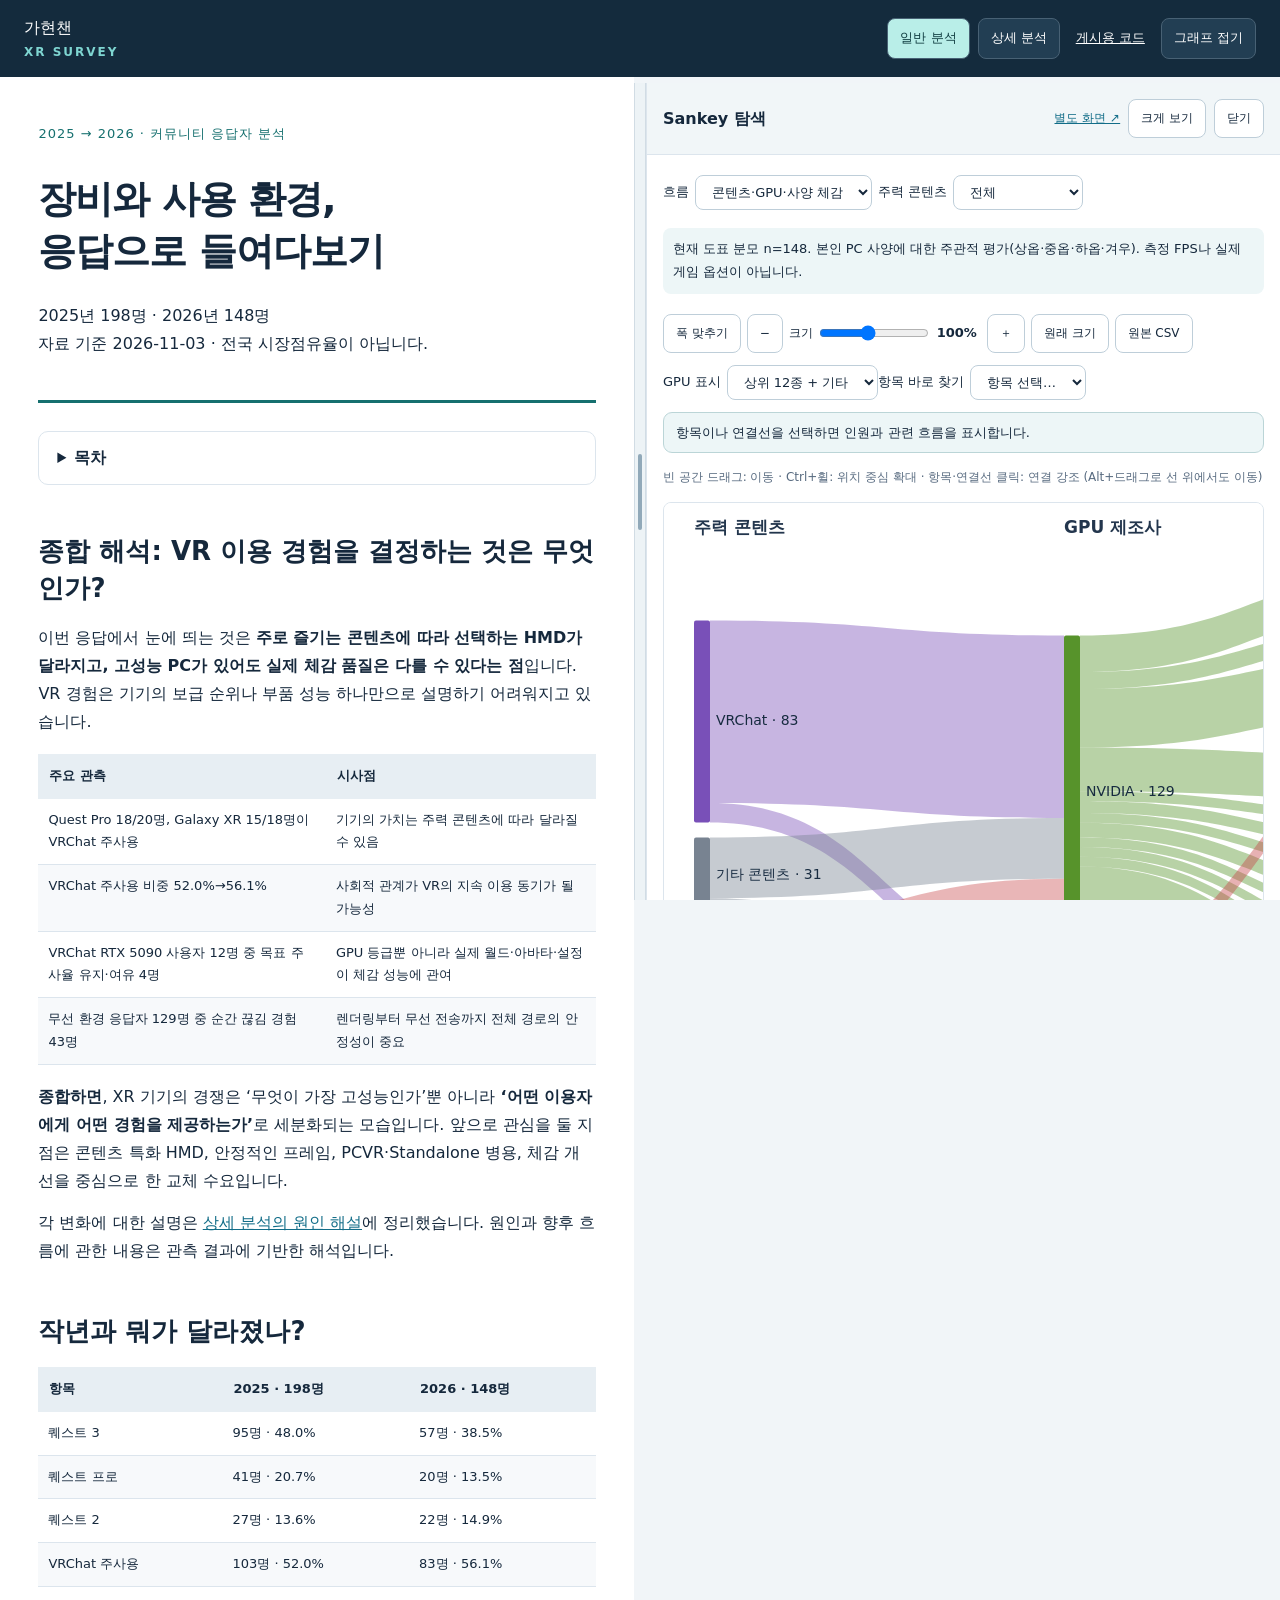
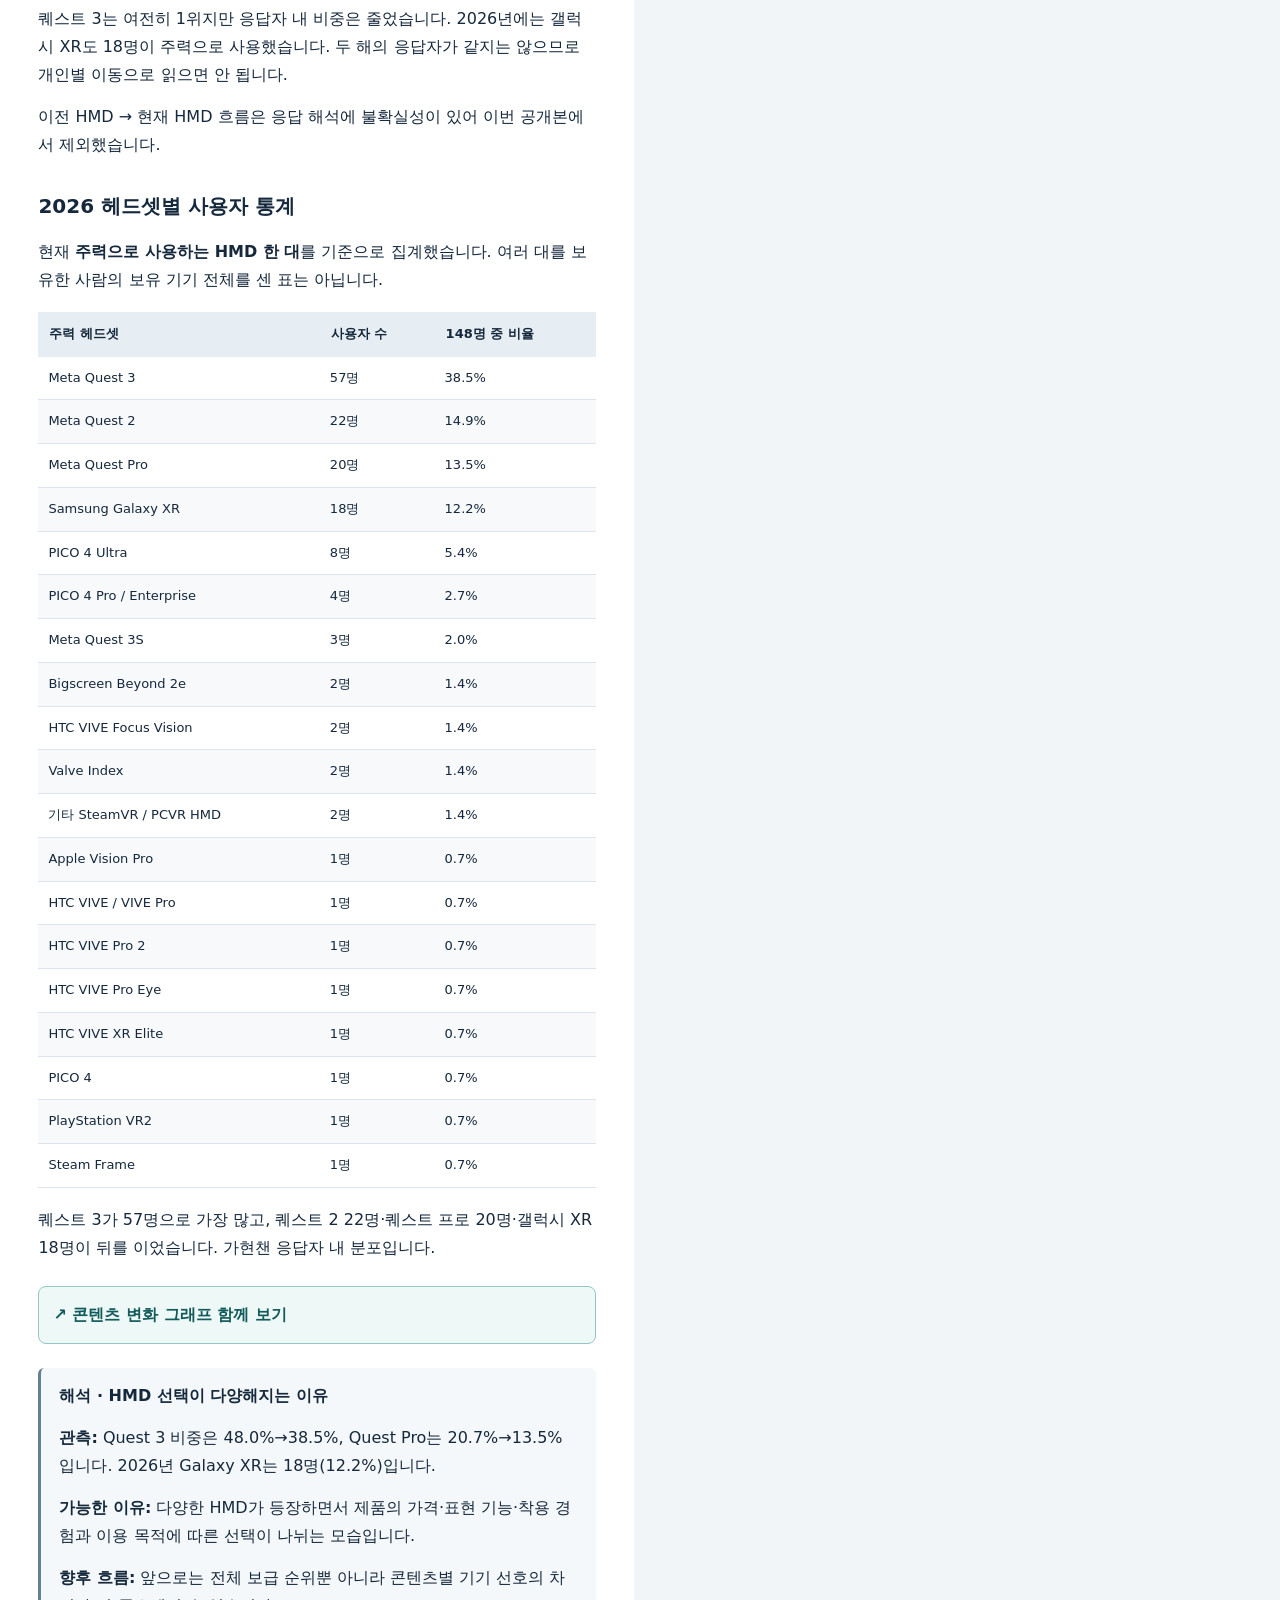
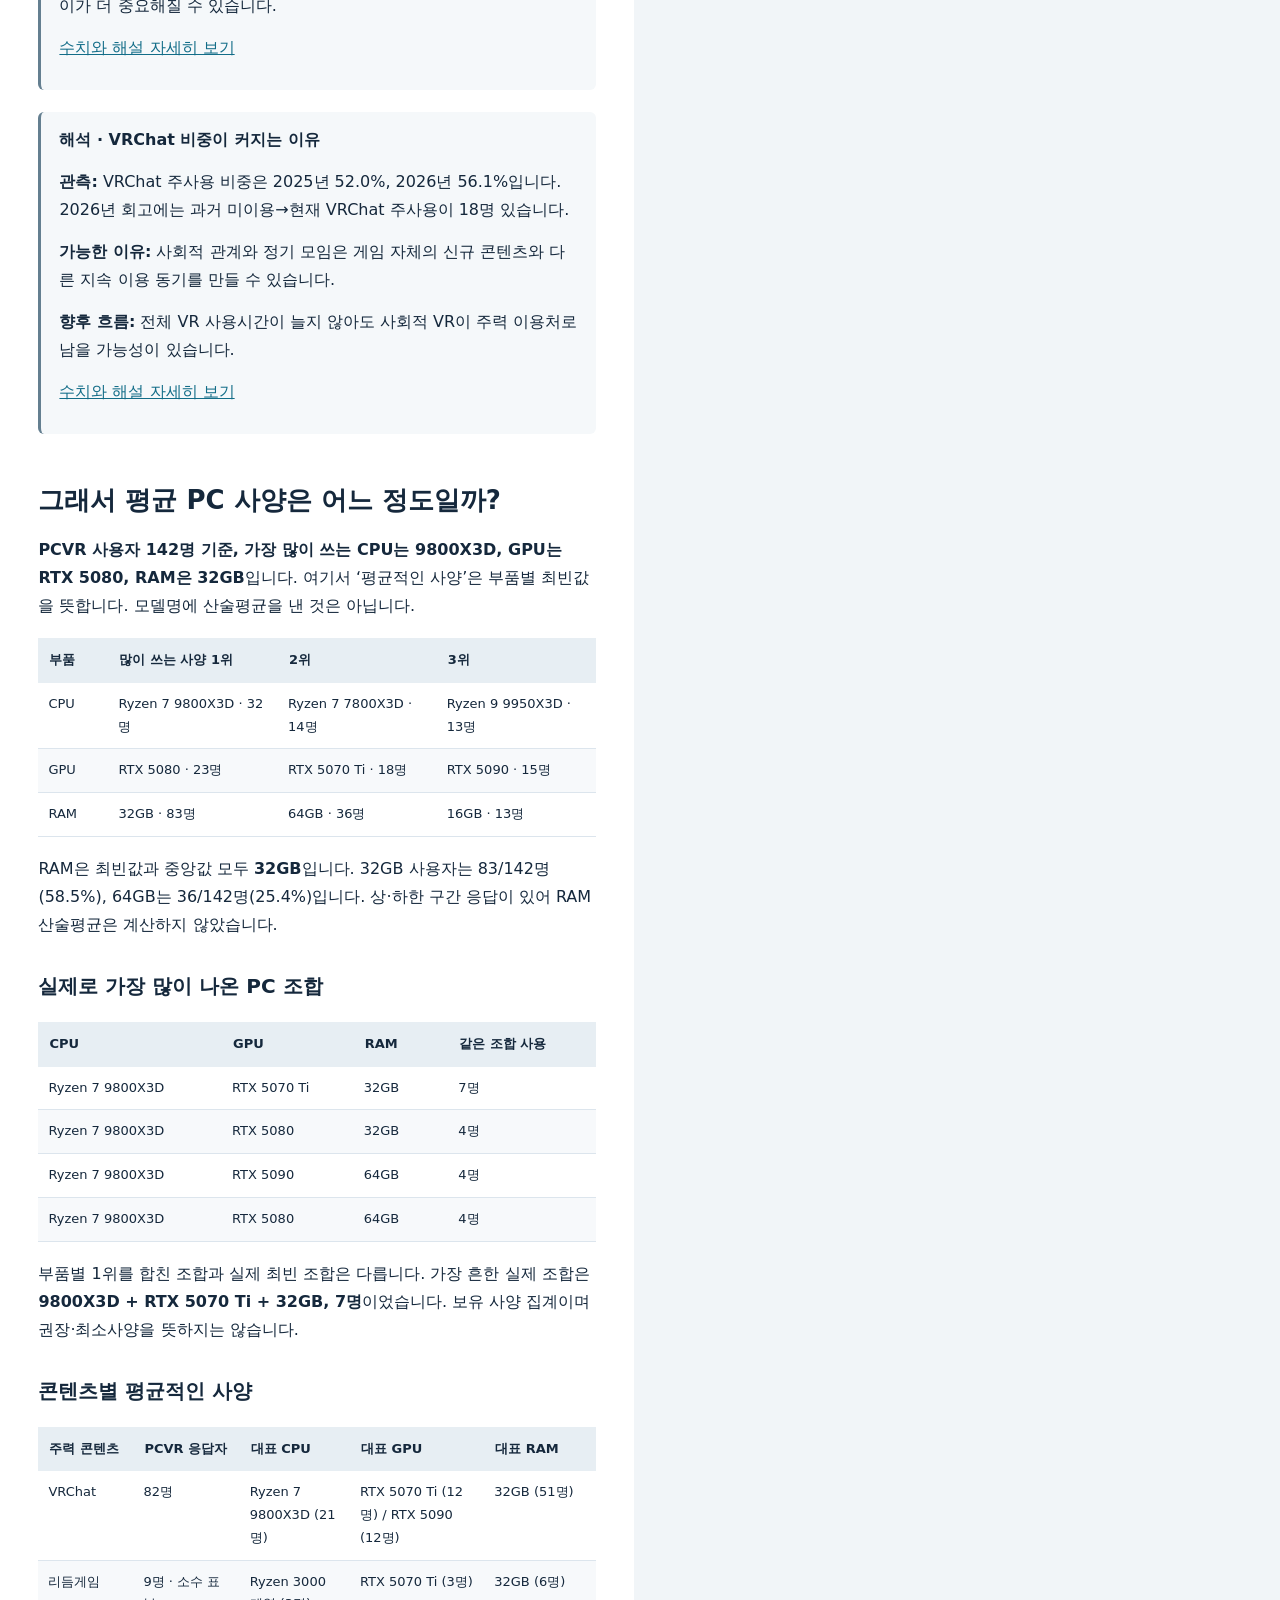
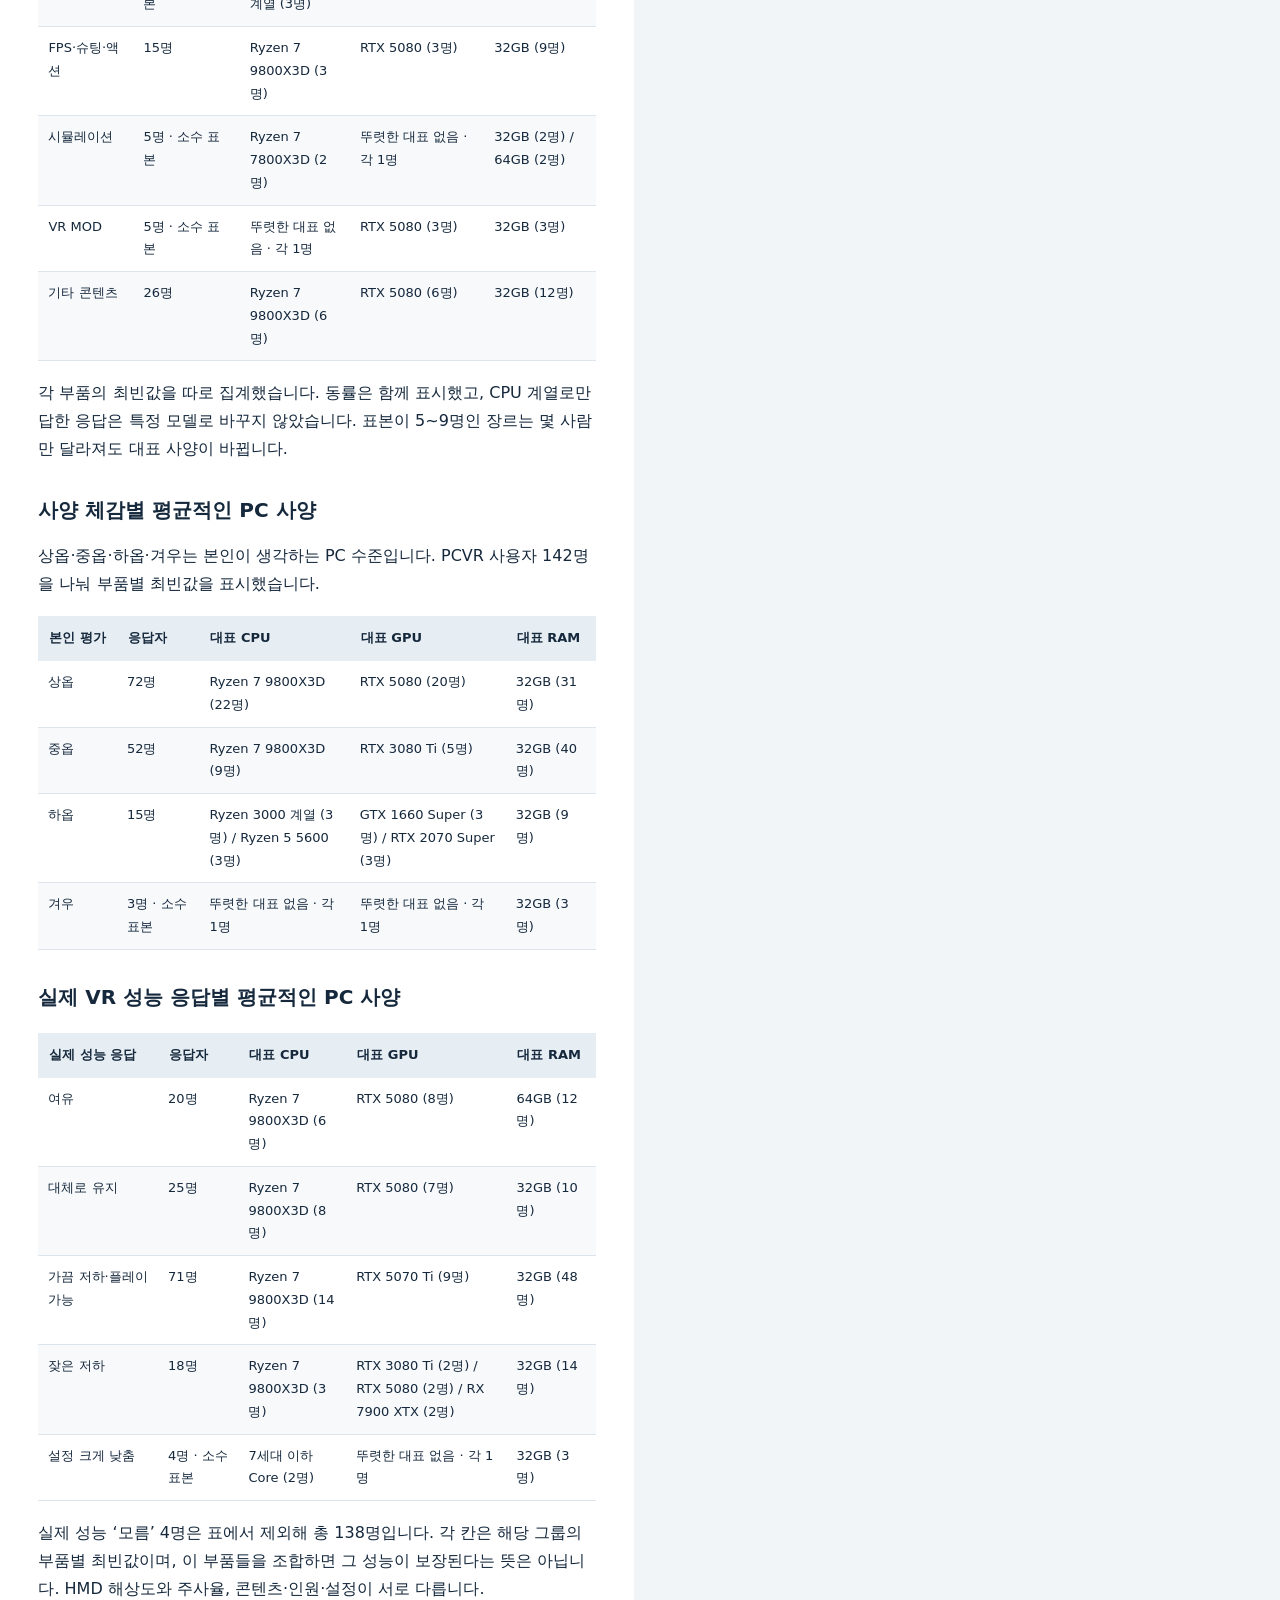
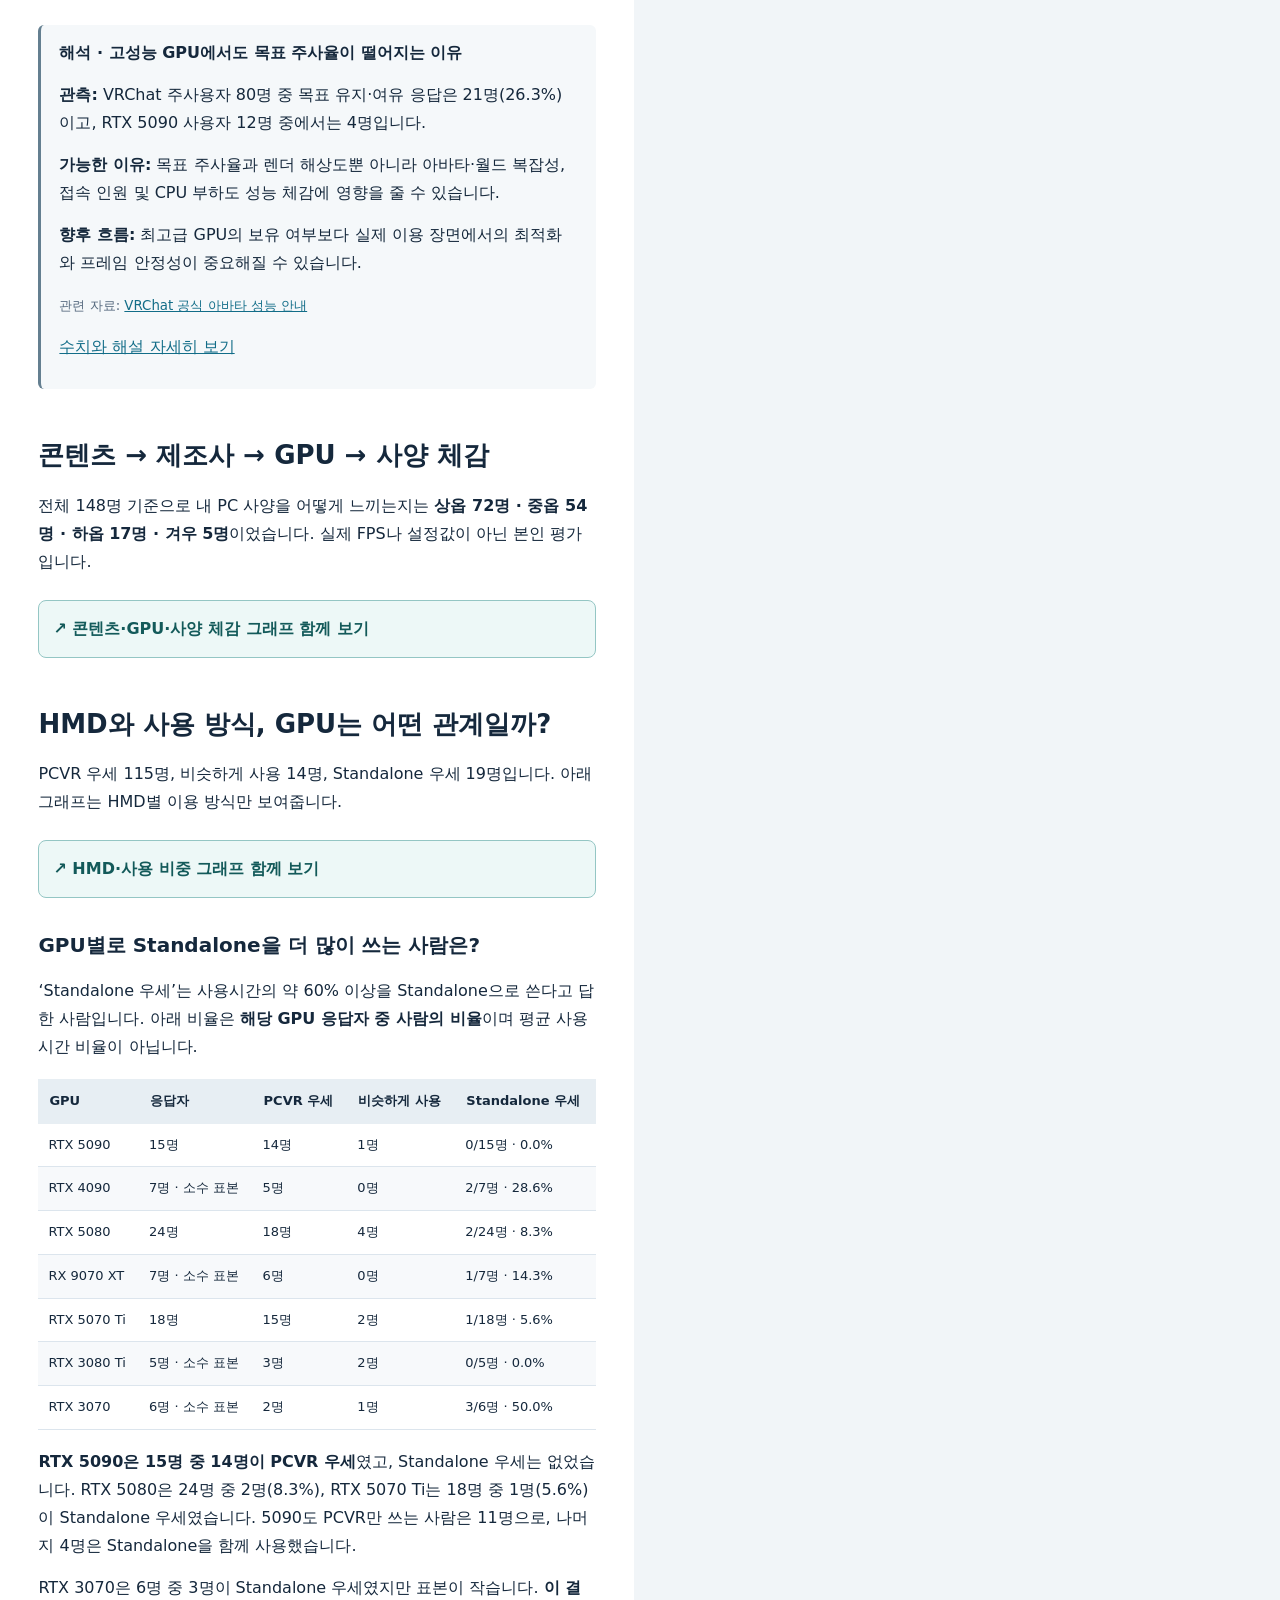
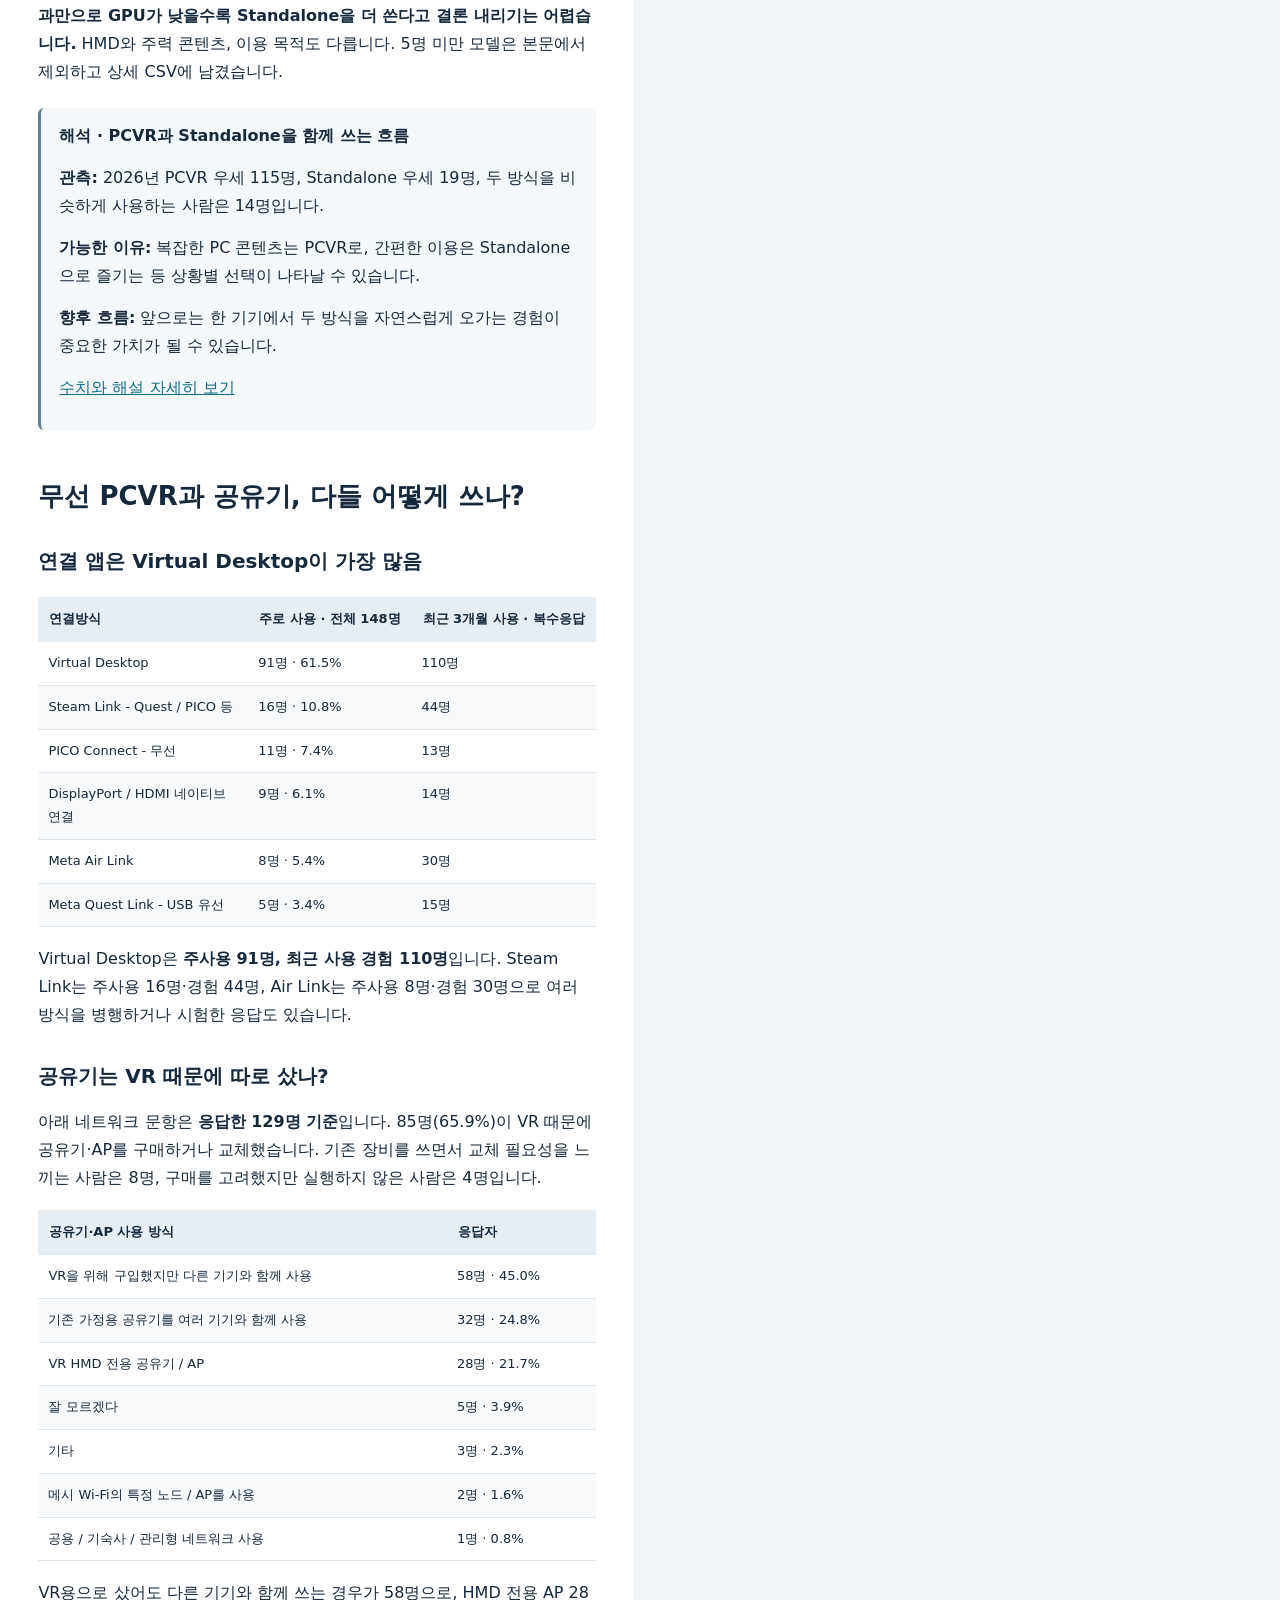
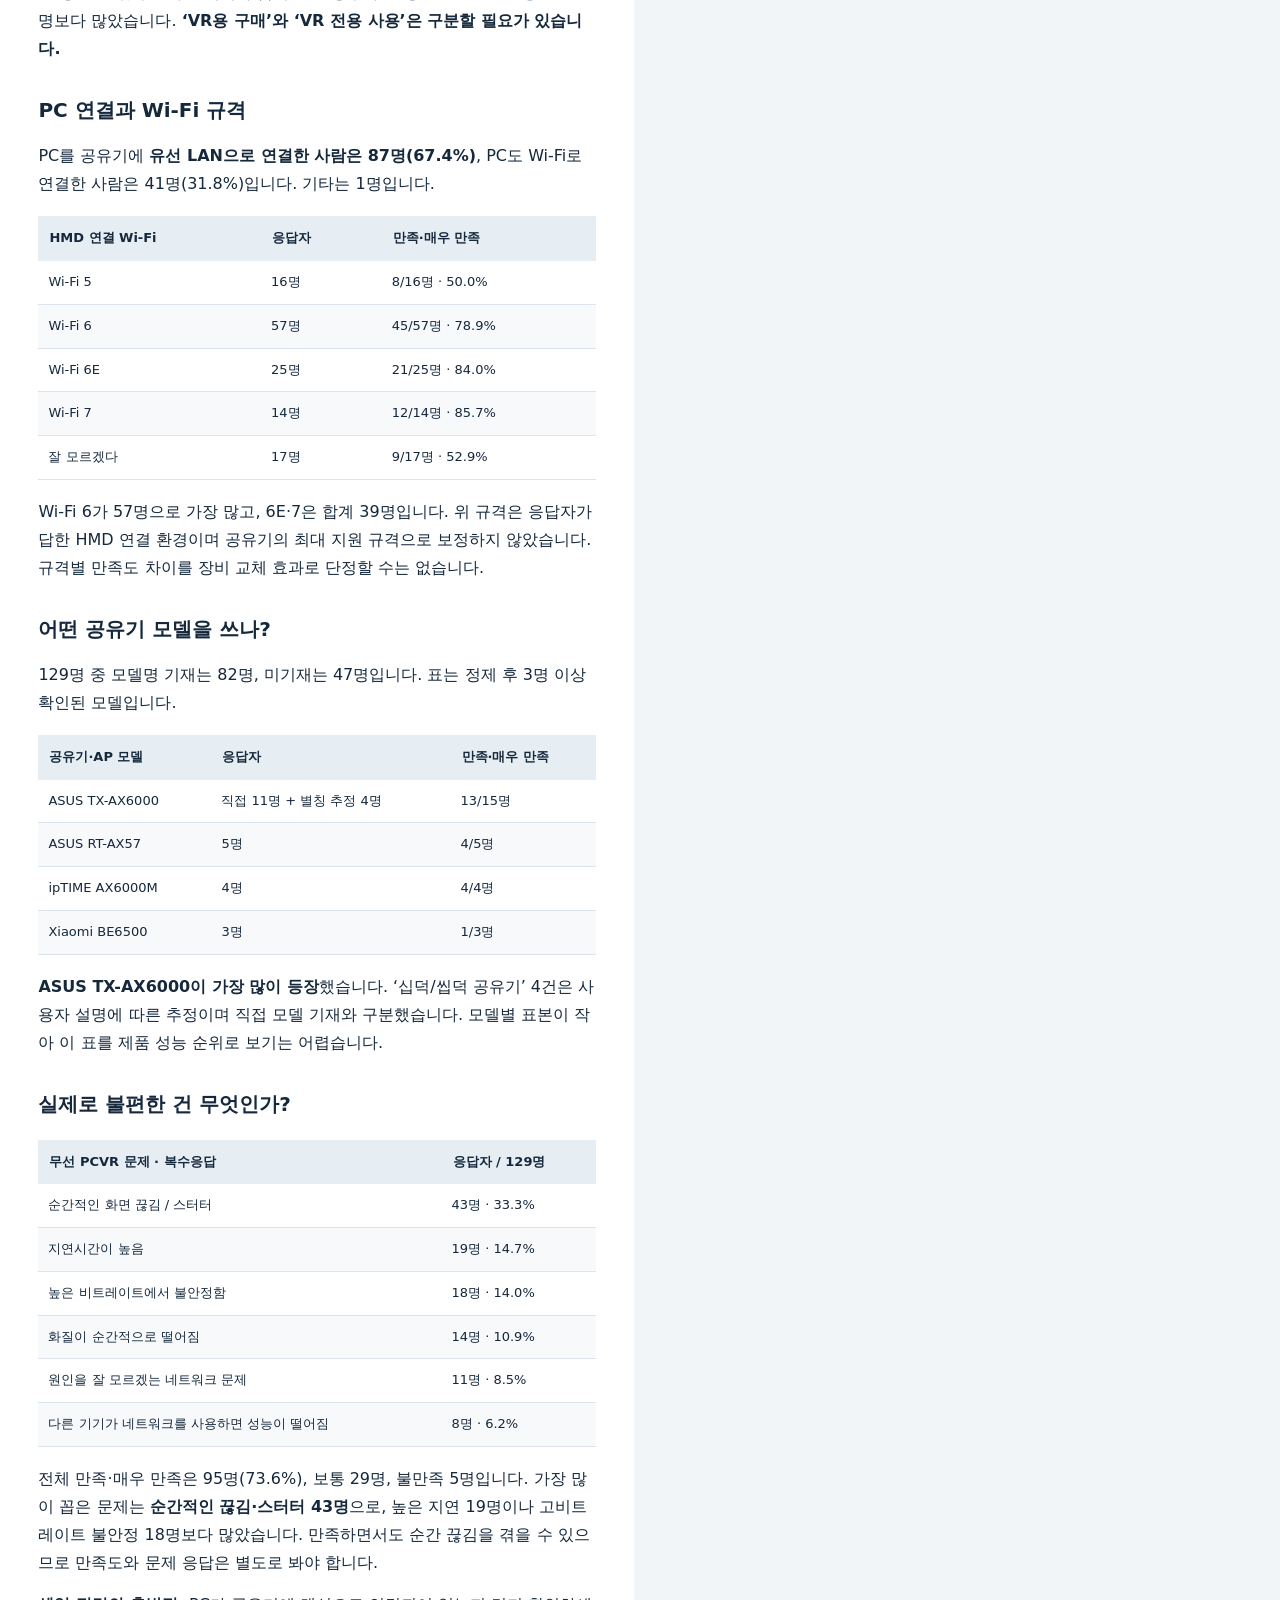
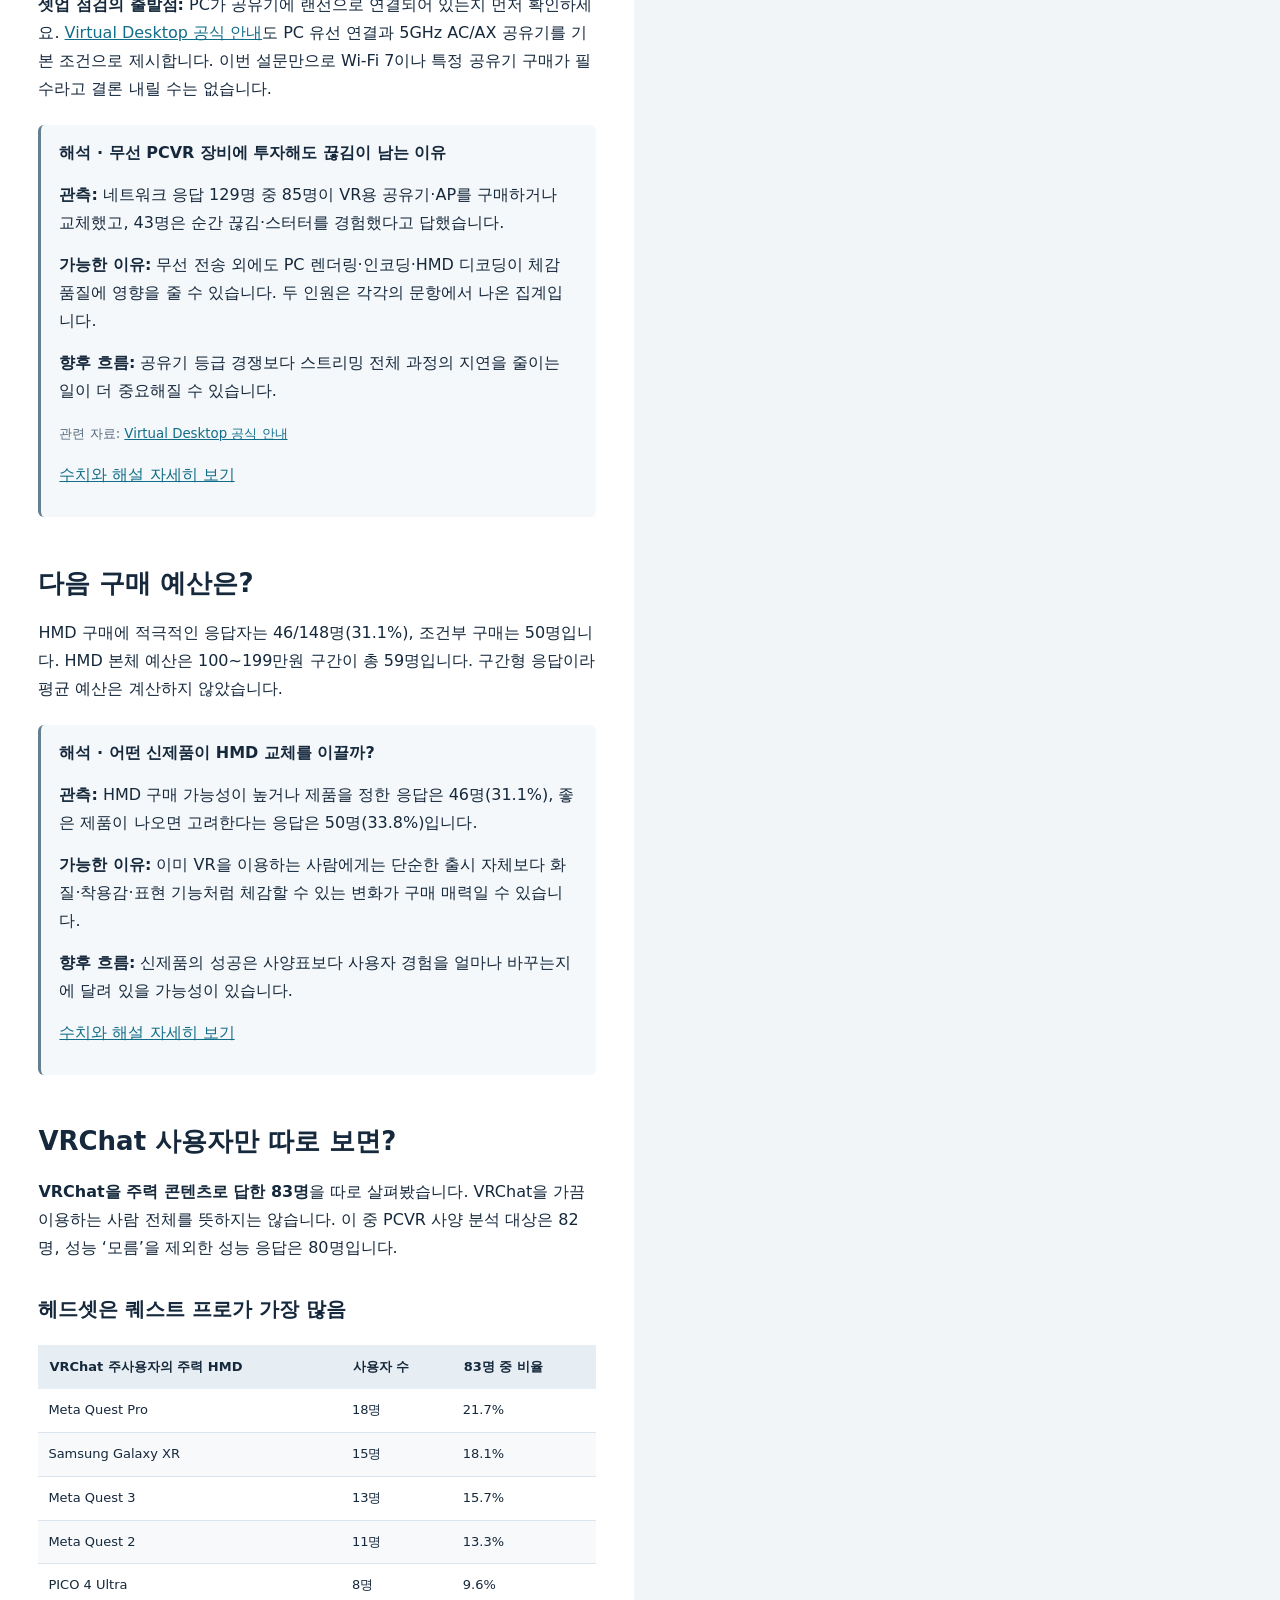
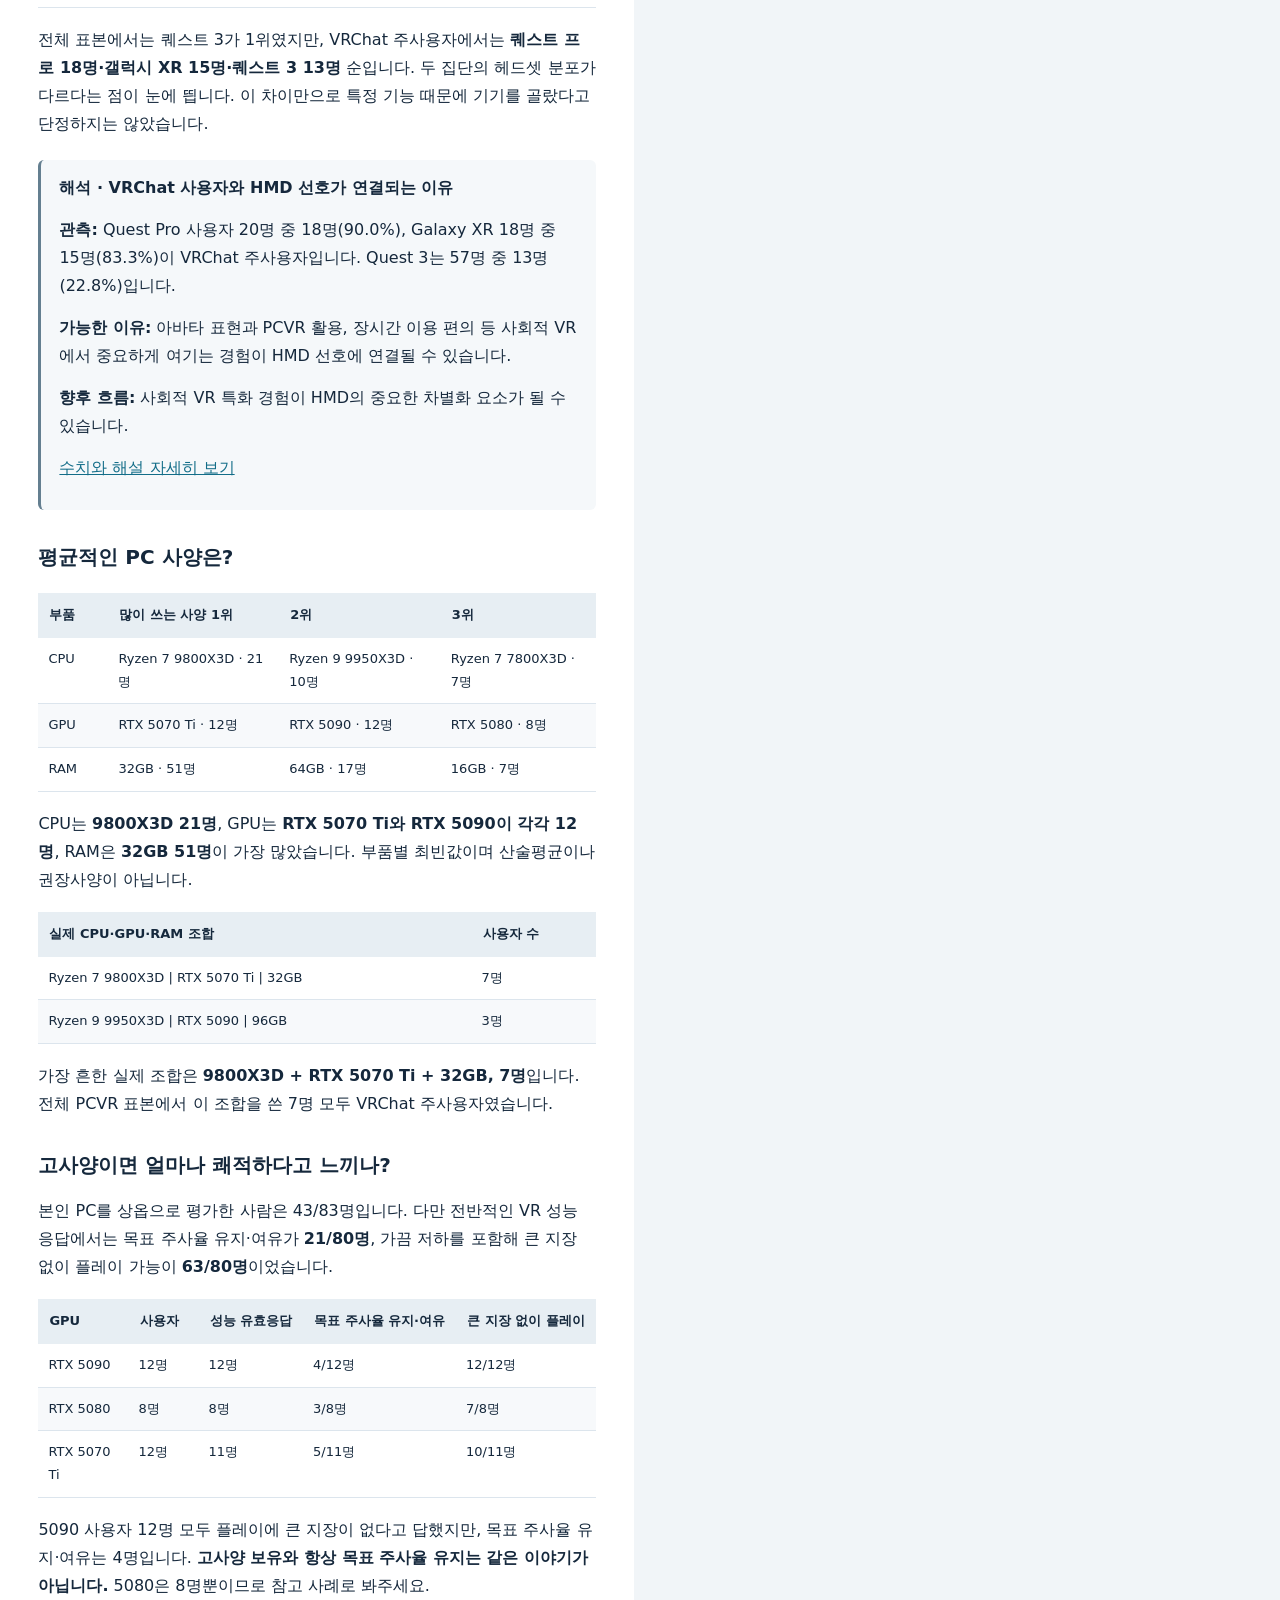
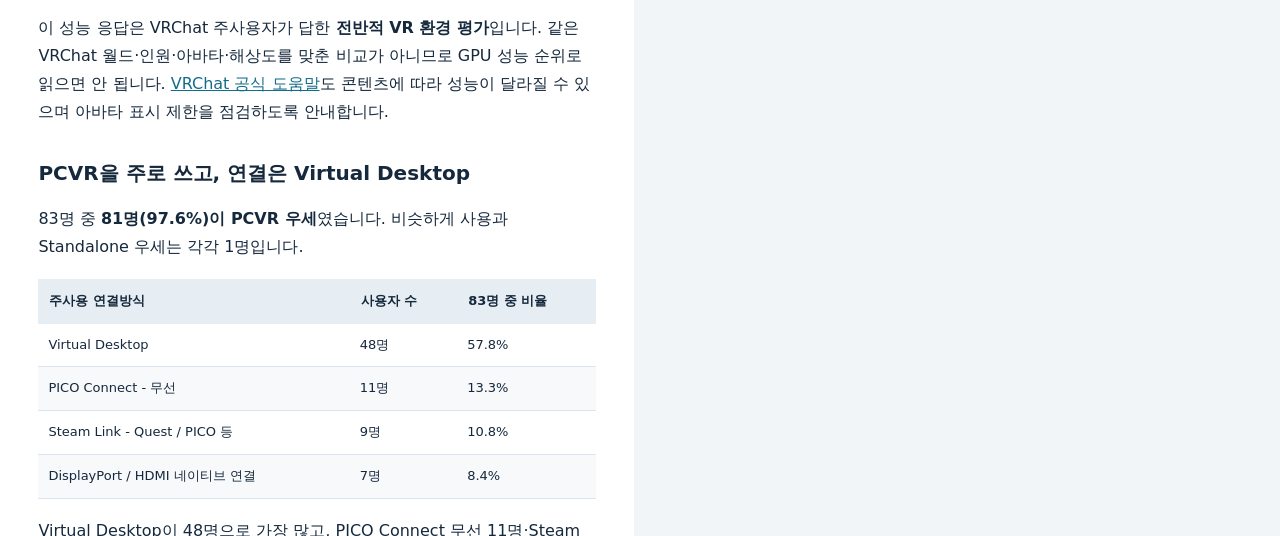
==== commit d5b5342f: "Add Sankey node jump picker to sidebar" ====
--- a/docs/index.html
+++ b/docs/index.html
@@ -177,4 +177,4 @@
 <p><b>이용 방식의 유연화:</b> PCVR과 Standalone을 상황에 따라 사용하고 무선 스트리밍 환경 전체를 관리하는 경향이 나타날 수 있습니다.</p>
 <p><b>체감 개선에 따른 기기 교체:</b> 더 높은 사양 자체보다 기존 기기와 확실히 다른 경험이 구매를 결정하는 요소가 될 수 있습니다.</p>
 <p class="note">이 해설은 설문 응답에 기반한 가능한 설명으로, 시장 전체에 대한 확정적인 성장률·점유율 전망을 뜻하지 않습니다.</p>
-<h2 id="detail-sources">10. 자료 및 출처</h2><div class="table"><table><thead><tr><th>기준</th><th>내용</th></tr></thead><tbody><tr><td>분석 범위</td><td>가현챈 응답자; 전국 시장 대표값 아님; 가중치 미적용</td></tr><tr><td>자료 동결</td><td>2026-11-03 조회본; 원본 수정·테스트 Sheet 사용 없음</td></tr><tr><td>연도 비교</td><td>독립된 응답 구성 비교; 동일인 패널 연결 금지; 2026 재참여 응답 31명도 연결키 없음</td></tr><tr><td>콘텐츠 분류</td><td>VRChat / 리듬 / FPS·슈팅·액션 / 시뮬레이션 / VR MOD / 기타; 2025 플랫스크린은 기타</td></tr><tr><td>GPU</td><td>gpu_exact_raw는 원 응답 그대로; 표준값 별도; 제조사 분기 공란 비해당</td></tr><tr><td>GPU 표기 기준</td><td>2025 노트북 여부는 PC 형태로만 식별 가능; GPU 세부형태 및 4070 메모리 표기 차이 보존</td></tr><tr><td>성능 분모</td><td>Q31 스탠드얼론만 또는 Q30/Q35 PCVR 미사용은 주분석 제외; PC 142명 중 모름 4명 제외 → 138명</td></tr><tr><td>성능 두 기준</td><td>엄격: 대체로 유지+여유; 완화: 엄격+가끔 저하·큰 지장 없음; 실제 측정 FPS 아님</td></tr><tr><td>희소 셀</td><td>유효 n≥10 주요 경향, 5~9 참고, &lt;5 표본 부족; 통계적 유의성 보장 아님</td></tr><tr><td>권장사양</td><td>빈도와 성능 경험을 함께 표시; 인과효과·최소사양 보증 아님; 완성 PC 조합 표본 부족은 판단 보류</td></tr><tr><td>무선 분기</td><td>최근 무선 사용 선택자 11명에서 네트워크 블록 공란. 실제 Form 분기 미확인; 129명 응답자 기준</td></tr><tr><td>공유기</td><td>사용자 별칭 추정 4건은 직접 모델 기재와 구분; 연결 Wi-Fi와 기기 최대 규격 동일시 금지</td></tr><tr><td>금액</td><td>구간형 분포만 보고; 상한 개방·성능우선·계획없음·모름을 금액으로 치환하거나 평균내지 않음</td></tr><tr><td>Sankey</td><td>노드 단계별 별도 ID; 한 응답자당 단계당 1명; HMD 유지값은 파생 표시; 과거 콘텐츠 충돌 3명 제외본과 전체본 병기</td></tr><tr><td>복수응답</td><td>응답자별 중복 선택 제거; 선택율 합은 100% 초과 가능; 기타 통합 시에도 사람 중복 제거</td></tr><tr><td>서술형 코딩</td><td>규칙 기반 표기 정리+문맥 검토; 모호 모델 임의 확정 금지; 모든 변환과 원문을 별도 보존</td></tr><tr><td>적용 범위</td><td>가현챈 커뮤니티 응답자의 구성과 이용 현황을 집계한 결과</td></tr><tr><td>재현</td><td>analyze.mjs → supplement.mjs → build_workbook.mjs / build_report.mjs; 요약 비율은 Sheet 수식, 복잡한 집계는 스크립트 재실행</td></tr></tbody></table></div><ol><li><strong>2025 원본</strong> — <a href="https://docs.google.com/spreadsheets/d/1TfXn0S87nB-uVU3QhKDdA4zQTKusitNcrVag5yTTaZc/edit">공식·원본 자료</a><br><small>설문지 응답 시트1; 198행; 2025-09-11~09-20</small></li><li><strong>2026 최종</strong> — <a href="https://docs.google.com/spreadsheets/d/1qFVjKvK84yjzv_fREyNd46szdv6BCNFf9dCC_jPdF54/edit">공식·원본 자료</a><br><small>설문지 응답 시트1; 148행; 2026-10-05~11-02</small></li><li><strong>2026 설계 초안</strong> — <a href="https://docs.google.com/document/d/1qKm2oFsLR1KGhjs9VxXxf28Js89mF7FbPVCJF74Jo4A/edit">공식·원본 자료</a><br><small>실제 문항·분기와 차이 있음</small></li><li><strong>VRChat 공식 Steam</strong> — <a href="https://store.steampowered.com/app/438100/VRChat/?l=english">공식·원본 자료</a><br><small>최소 i5-4590/FX 8350, RAM 4GB, GTX 970/R9 290; 별도 권장 모델 미제시</small></li><li><strong>Beat Saber 공식 Steam</strong> — <a href="https://store.steampowered.com/app/620980/Beat_Saber/?l=english">공식·원본 자료</a><br><small>권장 i7 Skylake, RAM 8GB, GTX 1060</small></li><li><strong>Half-Life Alyx 공식 Steam</strong> — <a href="https://store.steampowered.com/app/546560/HalfLife_Alyx/?l=english">공식·원본 자료</a><br><small>최소 i5-7500/Ryzen 5 1600, RAM 12GB, GTX 1060/RX 580, VRAM 6GB</small></li><li><strong>Assetto Corsa 공식 Steam</strong> — <a href="https://store.steampowered.com/app/244210/Assetto_Corsa/?cc=us&amp;l=english">공식·원본 자료</a><br><small>일반 권장 AMD 6코어/Intel 4코어, RAM 6GB, Radeon 290X/GTX970; VR 전용 보장 사양 아님</small></li><li><strong>UEVR 공식 문서</strong> — <a href="https://docs.uevr.io/usage/overview.html">공식·원본 자료</a><br><small>게임별 설정·런타임에 따라 성능 차이; 일괄 모델 권장값 미확인</small></li><li><strong>Virtual Desktop 공식</strong> — <a href="https://www.vrdesktop.net/">공식·원본 자료</a><br><small>PC 유선 연결 및 5GHz AC/AX 공유기 안내</small></li><li><strong>ipTIME AX6000M 공식</strong> — <a href="https://www.iptime.com/products/709?pd=1">공식·원본 자료</a><br><small>Wi-Fi 6, 2.4/5GHz; 응답값 자동 수정 안 함</small></li><li><strong>자유응답 방법론</strong> — <a href="https://aapor.org/standards-and-ethics/best-practices/">공식·원본 자료</a><br><small>코딩 및 문항·분모 공개</small></li><li><strong>별칭 매핑</strong> — 사용자 제공, 2026-11-03<br><small>십덕/씹덕 공유기 → ASUS TX-AX6000; 추정 플래그 유지</small></li></ol></article><footer>가현챈 응답자 기준 · 원본 설문 수정 없음</footer></main><div id="splitter" class="splitter" role="separator" aria-label="본문과 Sankey 그래프 너비 조절" aria-controls="reading graphPanel" aria-orientation="vertical" aria-valuemin="30" aria-valuemax="70" aria-valuenow="54" tabindex="0" title="드래그 또는 좌우 방향키로 너비 조절 · 더블클릭 초기화"><span class="splitter-handle" aria-hidden="true"></span></div><aside id="graphPanel" aria-label="대화형 Sankey 패널"><div class="panel-head"><strong>Sankey 탐색</strong><div><a href="sankey.html" target="_blank">별도 화면 ↗</a><button id="expandGraph">크게 보기</button><button id="closeGraph" aria-label="그래프 패널 닫기">닫기</button></div></div><div class="panel-body"><label>흐름<select id="diagram"><option value="content" >콘텐츠 변화</option><option value="perception" selected>콘텐츠·GPU·사양 체감</option><option value="perf" >HMD·GPU·실제 성능</option><option value="mode" >HMD·사용 비중</option></select></label><label>주력 콘텐츠<select id="group"><option>전체</option><option>VRChat</option><option>리듬게임</option><option>FPS·슈팅·액션</option><option>시뮬레이션</option><option>VR MOD</option><option>기타 콘텐츠</option></select></label><label><input type="checkbox" id="exclude" checked>회고 응답 충돌 제외</label><p id="scope" class="scope"></p><div class="tools graph-tools"><button id="fit" type="button">폭 맞추기</button><button id="zoomOut" type="button" aria-label="그래프 축소">−</button><label>크기 <input id="zoom" type="range" min="20" max="200" value="100" step="5" aria-label="그래프 확대율"></label><output id="zoomValue" for="zoom">100%</output><button id="zoomIn" type="button" aria-label="그래프 확대">＋</button><button id="resetView" type="button">원래 크기</button><button id="download" type="button" title="현재 필터의 개별 원본 링크를 저장합니다">원본 CSV</button></div><label id="gpuLimitControl" class="gpu-limit-control">GPU 표시 <select id="gpuLimit"><option value="12" selected>상위 12종 + 기타</option><option value="20">상위 20종 + 기타</option><option value="all">전체 모델</option></select></label><div class="sankey-selection"><div id="selectionInfo" role="status" aria-live="polite">항목이나 연결선을 선택하면 인원과 관련 흐름을 표시합니다.</div><button id="clearSelection" type="button" hidden>선택 해제</button></div><p class="hint">빈 공간 드래그: 이동 · Ctrl+휠: 위치 중심 확대 · 항목·연결선 클릭: 연결 강조 (Alt+드래그로 선 위에서도 이동)</p><div id="chart" tabindex="0" aria-label="Sankey 흐름. 드래그로 이동하고 항목을 선택합니다"></div><details><summary>항목별 색상 범례</summary><div id="legend"></div></details><details><summary>현재 연결표</summary><div id="links"></div></details><p class="hint">GPU는 3DMark Steel Nomad 점수 내림차순, 성능·사양 체감은 높은 순. VR 실성능 순위는 아닙니다.</p></div></aside></div><button id="mobileGraph" aria-controls="graphPanel" aria-expanded="false">Sankey 그래프 열기 ↑</button><script src="data.js"></script><script src="site.js"></script><script src="sankey.js"></script></html>+<h2 id="detail-sources">10. 자료 및 출처</h2><div class="table"><table><thead><tr><th>기준</th><th>내용</th></tr></thead><tbody><tr><td>분석 범위</td><td>가현챈 응답자; 전국 시장 대표값 아님; 가중치 미적용</td></tr><tr><td>자료 동결</td><td>2026-11-03 조회본; 원본 수정·테스트 Sheet 사용 없음</td></tr><tr><td>연도 비교</td><td>독립된 응답 구성 비교; 동일인 패널 연결 금지; 2026 재참여 응답 31명도 연결키 없음</td></tr><tr><td>콘텐츠 분류</td><td>VRChat / 리듬 / FPS·슈팅·액션 / 시뮬레이션 / VR MOD / 기타; 2025 플랫스크린은 기타</td></tr><tr><td>GPU</td><td>gpu_exact_raw는 원 응답 그대로; 표준값 별도; 제조사 분기 공란 비해당</td></tr><tr><td>GPU 표기 기준</td><td>2025 노트북 여부는 PC 형태로만 식별 가능; GPU 세부형태 및 4070 메모리 표기 차이 보존</td></tr><tr><td>성능 분모</td><td>Q31 스탠드얼론만 또는 Q30/Q35 PCVR 미사용은 주분석 제외; PC 142명 중 모름 4명 제외 → 138명</td></tr><tr><td>성능 두 기준</td><td>엄격: 대체로 유지+여유; 완화: 엄격+가끔 저하·큰 지장 없음; 실제 측정 FPS 아님</td></tr><tr><td>희소 셀</td><td>유효 n≥10 주요 경향, 5~9 참고, &lt;5 표본 부족; 통계적 유의성 보장 아님</td></tr><tr><td>권장사양</td><td>빈도와 성능 경험을 함께 표시; 인과효과·최소사양 보증 아님; 완성 PC 조합 표본 부족은 판단 보류</td></tr><tr><td>무선 분기</td><td>최근 무선 사용 선택자 11명에서 네트워크 블록 공란. 실제 Form 분기 미확인; 129명 응답자 기준</td></tr><tr><td>공유기</td><td>사용자 별칭 추정 4건은 직접 모델 기재와 구분; 연결 Wi-Fi와 기기 최대 규격 동일시 금지</td></tr><tr><td>금액</td><td>구간형 분포만 보고; 상한 개방·성능우선·계획없음·모름을 금액으로 치환하거나 평균내지 않음</td></tr><tr><td>Sankey</td><td>노드 단계별 별도 ID; 한 응답자당 단계당 1명; HMD 유지값은 파생 표시; 과거 콘텐츠 충돌 3명 제외본과 전체본 병기</td></tr><tr><td>복수응답</td><td>응답자별 중복 선택 제거; 선택율 합은 100% 초과 가능; 기타 통합 시에도 사람 중복 제거</td></tr><tr><td>서술형 코딩</td><td>규칙 기반 표기 정리+문맥 검토; 모호 모델 임의 확정 금지; 모든 변환과 원문을 별도 보존</td></tr><tr><td>적용 범위</td><td>가현챈 커뮤니티 응답자의 구성과 이용 현황을 집계한 결과</td></tr><tr><td>재현</td><td>analyze.mjs → supplement.mjs → build_workbook.mjs / build_report.mjs; 요약 비율은 Sheet 수식, 복잡한 집계는 스크립트 재실행</td></tr></tbody></table></div><ol><li><strong>2025 원본</strong> — <a href="https://docs.google.com/spreadsheets/d/1TfXn0S87nB-uVU3QhKDdA4zQTKusitNcrVag5yTTaZc/edit">공식·원본 자료</a><br><small>설문지 응답 시트1; 198행; 2025-09-11~09-20</small></li><li><strong>2026 최종</strong> — <a href="https://docs.google.com/spreadsheets/d/1qFVjKvK84yjzv_fREyNd46szdv6BCNFf9dCC_jPdF54/edit">공식·원본 자료</a><br><small>설문지 응답 시트1; 148행; 2026-10-05~11-02</small></li><li><strong>2026 설계 초안</strong> — <a href="https://docs.google.com/document/d/1qKm2oFsLR1KGhjs9VxXxf28Js89mF7FbPVCJF74Jo4A/edit">공식·원본 자료</a><br><small>실제 문항·분기와 차이 있음</small></li><li><strong>VRChat 공식 Steam</strong> — <a href="https://store.steampowered.com/app/438100/VRChat/?l=english">공식·원본 자료</a><br><small>최소 i5-4590/FX 8350, RAM 4GB, GTX 970/R9 290; 별도 권장 모델 미제시</small></li><li><strong>Beat Saber 공식 Steam</strong> — <a href="https://store.steampowered.com/app/620980/Beat_Saber/?l=english">공식·원본 자료</a><br><small>권장 i7 Skylake, RAM 8GB, GTX 1060</small></li><li><strong>Half-Life Alyx 공식 Steam</strong> — <a href="https://store.steampowered.com/app/546560/HalfLife_Alyx/?l=english">공식·원본 자료</a><br><small>최소 i5-7500/Ryzen 5 1600, RAM 12GB, GTX 1060/RX 580, VRAM 6GB</small></li><li><strong>Assetto Corsa 공식 Steam</strong> — <a href="https://store.steampowered.com/app/244210/Assetto_Corsa/?cc=us&amp;l=english">공식·원본 자료</a><br><small>일반 권장 AMD 6코어/Intel 4코어, RAM 6GB, Radeon 290X/GTX970; VR 전용 보장 사양 아님</small></li><li><strong>UEVR 공식 문서</strong> — <a href="https://docs.uevr.io/usage/overview.html">공식·원본 자료</a><br><small>게임별 설정·런타임에 따라 성능 차이; 일괄 모델 권장값 미확인</small></li><li><strong>Virtual Desktop 공식</strong> — <a href="https://www.vrdesktop.net/">공식·원본 자료</a><br><small>PC 유선 연결 및 5GHz AC/AX 공유기 안내</small></li><li><strong>ipTIME AX6000M 공식</strong> — <a href="https://www.iptime.com/products/709?pd=1">공식·원본 자료</a><br><small>Wi-Fi 6, 2.4/5GHz; 응답값 자동 수정 안 함</small></li><li><strong>자유응답 방법론</strong> — <a href="https://aapor.org/standards-and-ethics/best-practices/">공식·원본 자료</a><br><small>코딩 및 문항·분모 공개</small></li><li><strong>별칭 매핑</strong> — 사용자 제공, 2026-11-03<br><small>십덕/씹덕 공유기 → ASUS TX-AX6000; 추정 플래그 유지</small></li></ol></article><footer>가현챈 응답자 기준 · 원본 설문 수정 없음</footer></main><div id="splitter" class="splitter" role="separator" aria-label="본문과 Sankey 그래프 너비 조절" aria-controls="reading graphPanel" aria-orientation="vertical" aria-valuemin="30" aria-valuemax="70" aria-valuenow="54" tabindex="0" title="드래그 또는 좌우 방향키로 너비 조절 · 더블클릭 초기화"><span class="splitter-handle" aria-hidden="true"></span></div><aside id="graphPanel" aria-label="대화형 Sankey 패널"><div class="panel-head"><strong>Sankey 탐색</strong><div><a href="sankey.html" target="_blank">별도 화면 ↗</a><button id="expandGraph">크게 보기</button><button id="closeGraph" aria-label="그래프 패널 닫기">닫기</button></div></div><div class="panel-body"><label>흐름<select id="diagram"><option value="content" >콘텐츠 변화</option><option value="perception" selected>콘텐츠·GPU·사양 체감</option><option value="perf" >HMD·GPU·실제 성능</option><option value="mode" >HMD·사용 비중</option></select></label><label>주력 콘텐츠<select id="group"><option>전체</option><option>VRChat</option><option>리듬게임</option><option>FPS·슈팅·액션</option><option>시뮬레이션</option><option>VR MOD</option><option>기타 콘텐츠</option></select></label><label><input type="checkbox" id="exclude" checked>회고 응답 충돌 제외</label><p id="scope" class="scope"></p><div class="tools graph-tools"><button id="fit" type="button">폭 맞추기</button><button id="zoomOut" type="button" aria-label="그래프 축소">−</button><label>크기 <input id="zoom" type="range" min="20" max="200" value="100" step="5" aria-label="그래프 확대율"></label><output id="zoomValue" for="zoom">100%</output><button id="zoomIn" type="button" aria-label="그래프 확대">＋</button><button id="resetView" type="button">원래 크기</button><button id="download" type="button" title="현재 필터의 개별 원본 링크를 저장합니다">원본 CSV</button></div><label id="gpuLimitControl" class="gpu-limit-control">GPU 표시 <select id="gpuLimit"><option value="12" selected>상위 12종 + 기타</option><option value="20">상위 20종 + 기타</option><option value="all">전체 모델</option></select></label><label class="node-jump-control">항목 바로 찾기 <select id="nodeJump" aria-label="표시된 Sankey 항목을 찾아 이동"><option value="">항목 선택…</option></select></label><div class="sankey-selection"><div id="selectionInfo" role="status" aria-live="polite">항목이나 연결선을 선택하면 인원과 관련 흐름을 표시합니다.</div><button id="clearSelection" type="button" hidden>선택 해제</button></div><p class="hint">빈 공간 드래그: 이동 · Ctrl+휠: 위치 중심 확대 · 항목·연결선 클릭: 연결 강조 (Alt+드래그로 선 위에서도 이동)</p><div id="chart" tabindex="0" aria-label="Sankey 흐름. 드래그로 이동하고 항목을 선택합니다"></div><details><summary>항목별 색상 범례</summary><div id="legend"></div></details><details><summary>현재 연결표</summary><div id="links"></div></details><p class="hint">GPU는 3DMark Steel Nomad 점수 내림차순, 성능·사양 체감은 높은 순. VR 실성능 순위는 아닙니다.</p></div></aside></div><button id="mobileGraph" aria-controls="graphPanel" aria-expanded="false">Sankey 그래프 열기 ↑</button><script src="data.js"></script><script src="site.js"></script><script src="sankey.js"></script></html>
--- a/docs/style.css
+++ b/docs/style.css
@@ -9,3 +9,26 @@
 .return-to-reading:hover{background:#215c6a}
 .return-to-reading:focus-visible{outline:3px solid #da9d38;outline-offset:3px}
 #mobileGraph{display:none}.standalone main{padding:24px;max-width:1800px;margin:auto;background:white}.standalone #chart{max-height:none}.standalone .top{position:static}.standalone .hint{max-width:1000px}@media(max-width:950px){.top{padding:10px 16px;position:sticky}.top nav{gap:3px}.top button{padding:7px;font-size:12px}.top #toggleGraph{display:none}.brand{font-size:14px}.brand b{font-size:10px}.layout,.graph-wide .layout{display:block}.splitter{display:none!important}#reading{padding:25px 18px 110px}h2{font-size:24px}.top nav>a{font-size:12px}#graphPanel{position:fixed;inset:auto 0 52px 0;z-index:40;height:72dvh;border:1px solid #9eb5c6;border-radius:16px 16px 0 0;box-shadow:0 -14px 50px #15283c33;display:none}.mobile-open #graphPanel{display:flex}.graph-wide #graphPanel{height:calc(100dvh - 60px)}#mobileGraph{display:block;position:fixed;bottom:0;left:0;width:100%;height:53px;z-index:45;border-radius:0;background:#123e50;color:white;border:0;font-weight:700;padding-bottom:max(8px,env(safe-area-inset-bottom))}.panel-body{padding:12px}.panel-head{border-radius:16px 16px 0 0;padding:12px}.panel-head strong{font-size:14px}#chart{max-height:none}.standalone{padding-bottom:0}.standalone main{padding:12px}.standalone #chart{max-height:none}.standalone #mobileGraph{display:none}.return-to-reading{bottom:70px;left:14px;padding:10px 14px;font-size:13px}}
+
+/* Sankey exploration */
+.graph-tools{padding:6px 0 8px;gap:6px}
+.graph-tools #zoom{width:110px;vertical-align:middle}
+.graph-tools output{font-weight:700;font-size:13px;min-width:44px;font-variant-numeric:tabular-nums}
+.gpu-limit-control{margin:4px 0 8px!important;font-size:13px}
+.sankey-selection{display:flex;align-items:center;justify-content:space-between;gap:10px;position:sticky;top:0;z-index:8;background:#edf6f7;border:1px solid #bbd5d7;border-radius:9px;padding:10px 12px;margin:4px 0 8px;font-size:13px}
+#selectionInfo{flex:1;min-width:0;line-height:1.5}
+#clearSelection{font-size:12px;white-space:nowrap}
+#chart{height:min(66dvh,840px);min-height:300px;max-height:none;cursor:grab;overscroll-behavior:contain}
+#chart.is-panning{cursor:grabbing;user-select:none}
+#chart svg [data-node-layer],#chart svg path.link{cursor:pointer}
+#chart svg [data-node-layer]:focus-visible,#chart svg path.link:focus-visible{outline:none;stroke:#123e50;stroke-width:3px;paint-order:stroke fill}
+#chart svg .sankey-dim{opacity:.12!important}
+#chart svg path.link.sankey-dim{opacity:.045!important}
+#chart svg path.link.sankey-active{opacity:.88!important;stroke:#1f4052;stroke-width:.7px}
+#chart svg rect.sankey-active{stroke:#132e45;stroke-width:2.5px}
+#chart svg text.sankey-active{font-weight:750;fill:#061c30}
+@media(max-width:950px){
+ .sankey-selection{position:static}
+ #chart{height:55dvh;min-height:260px}
+ .standalone #chart{height:65dvh}
+}
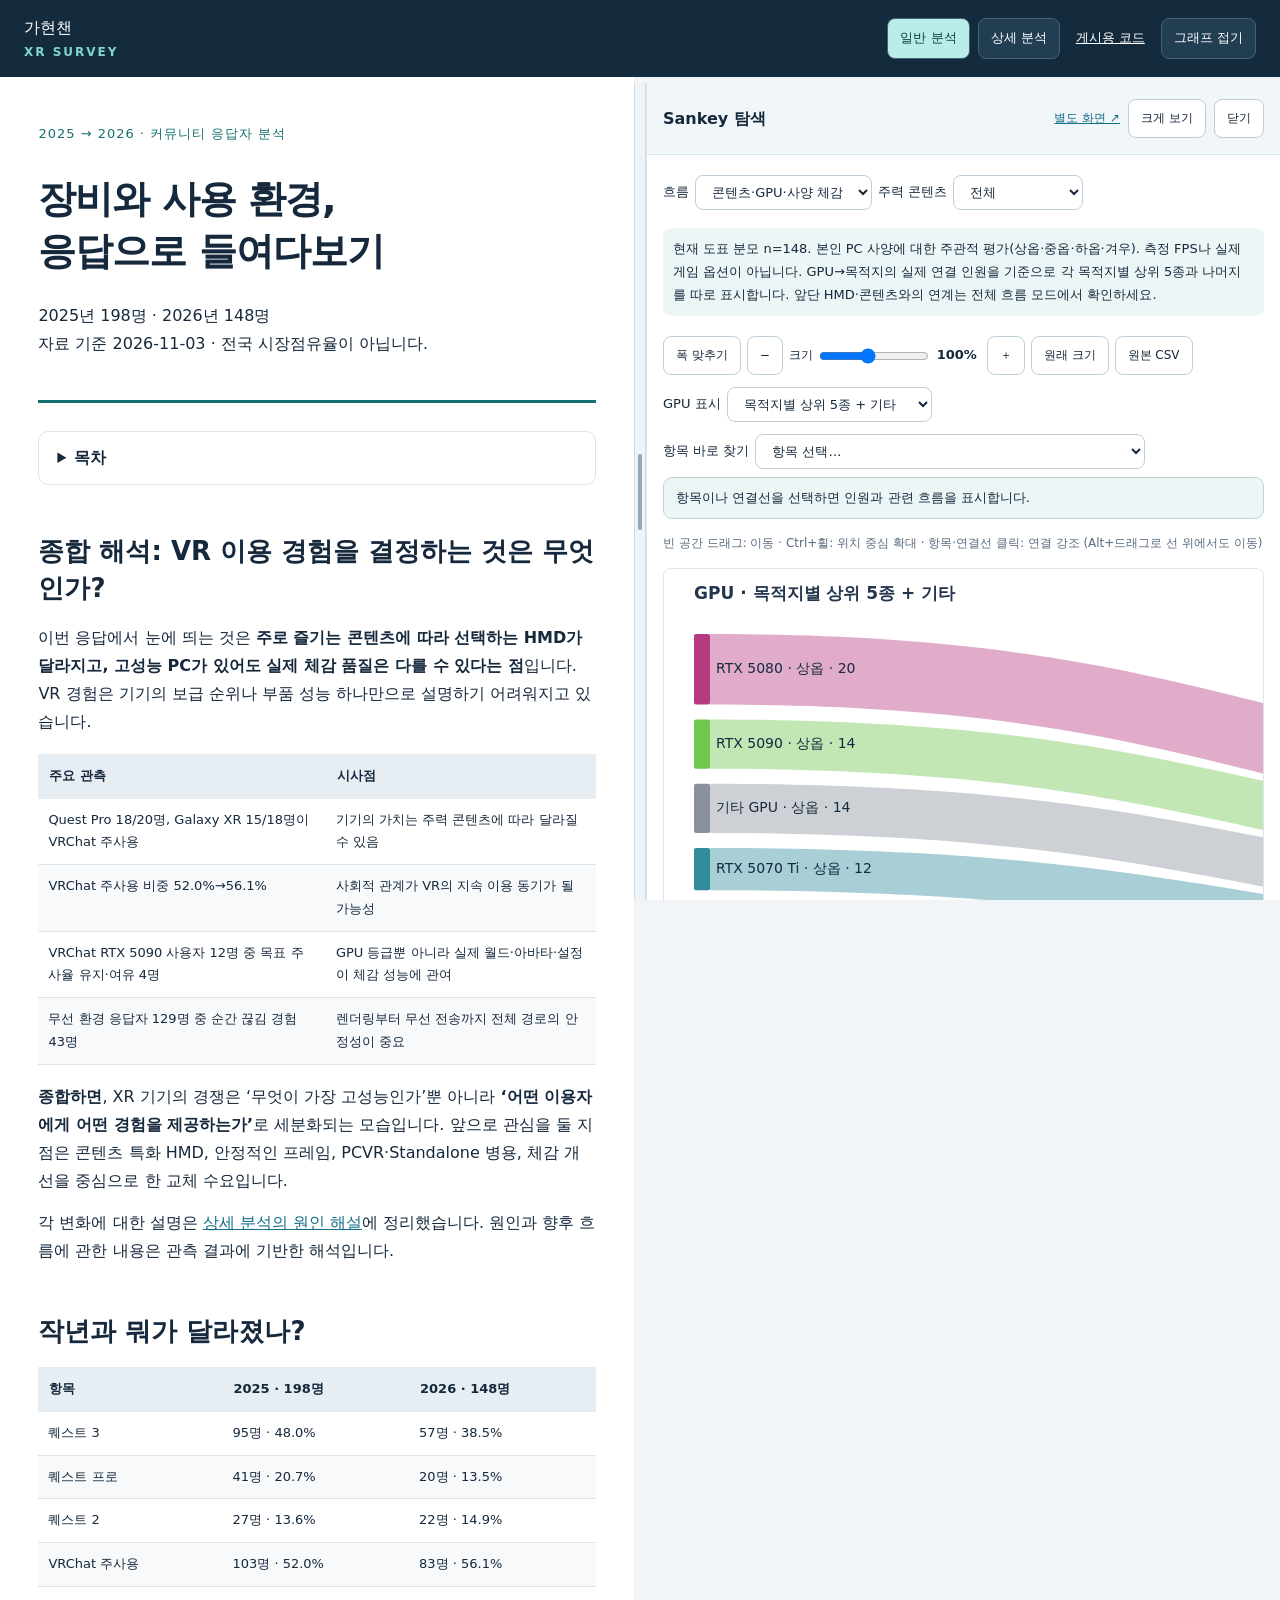
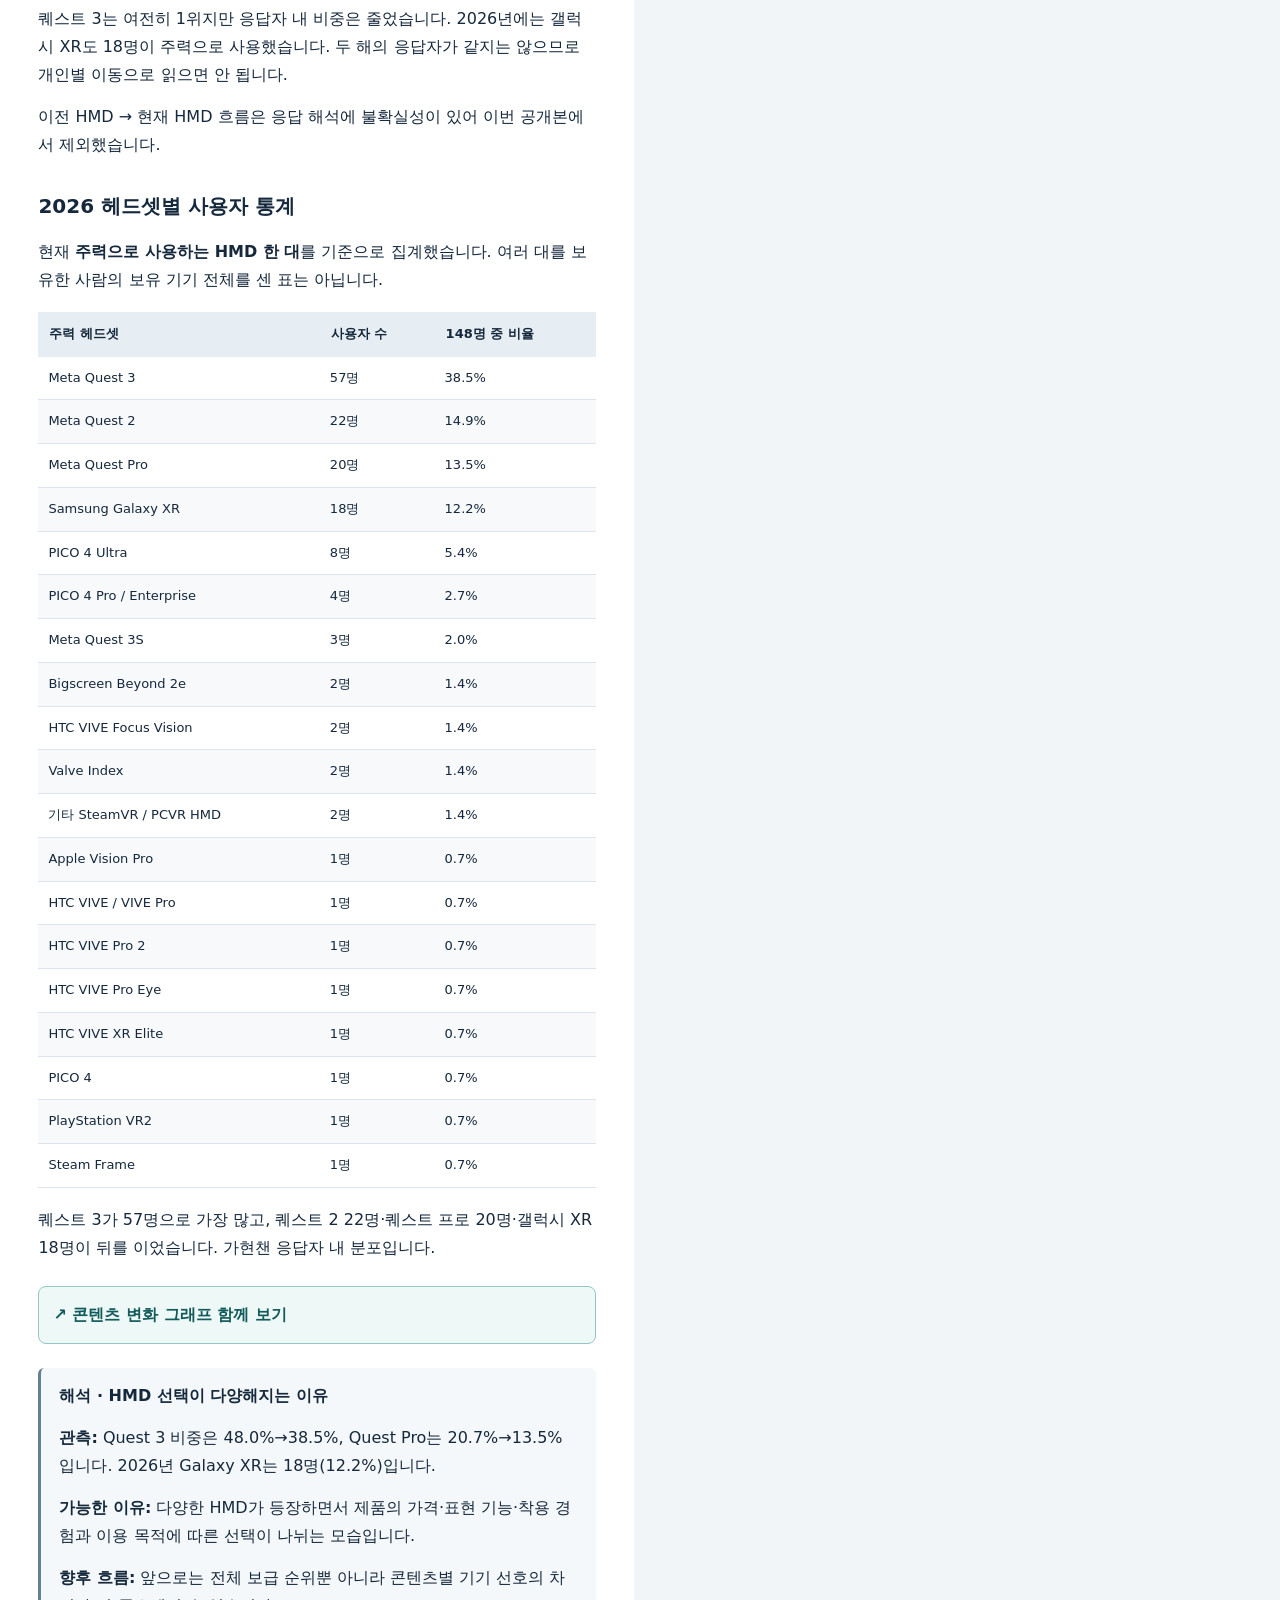
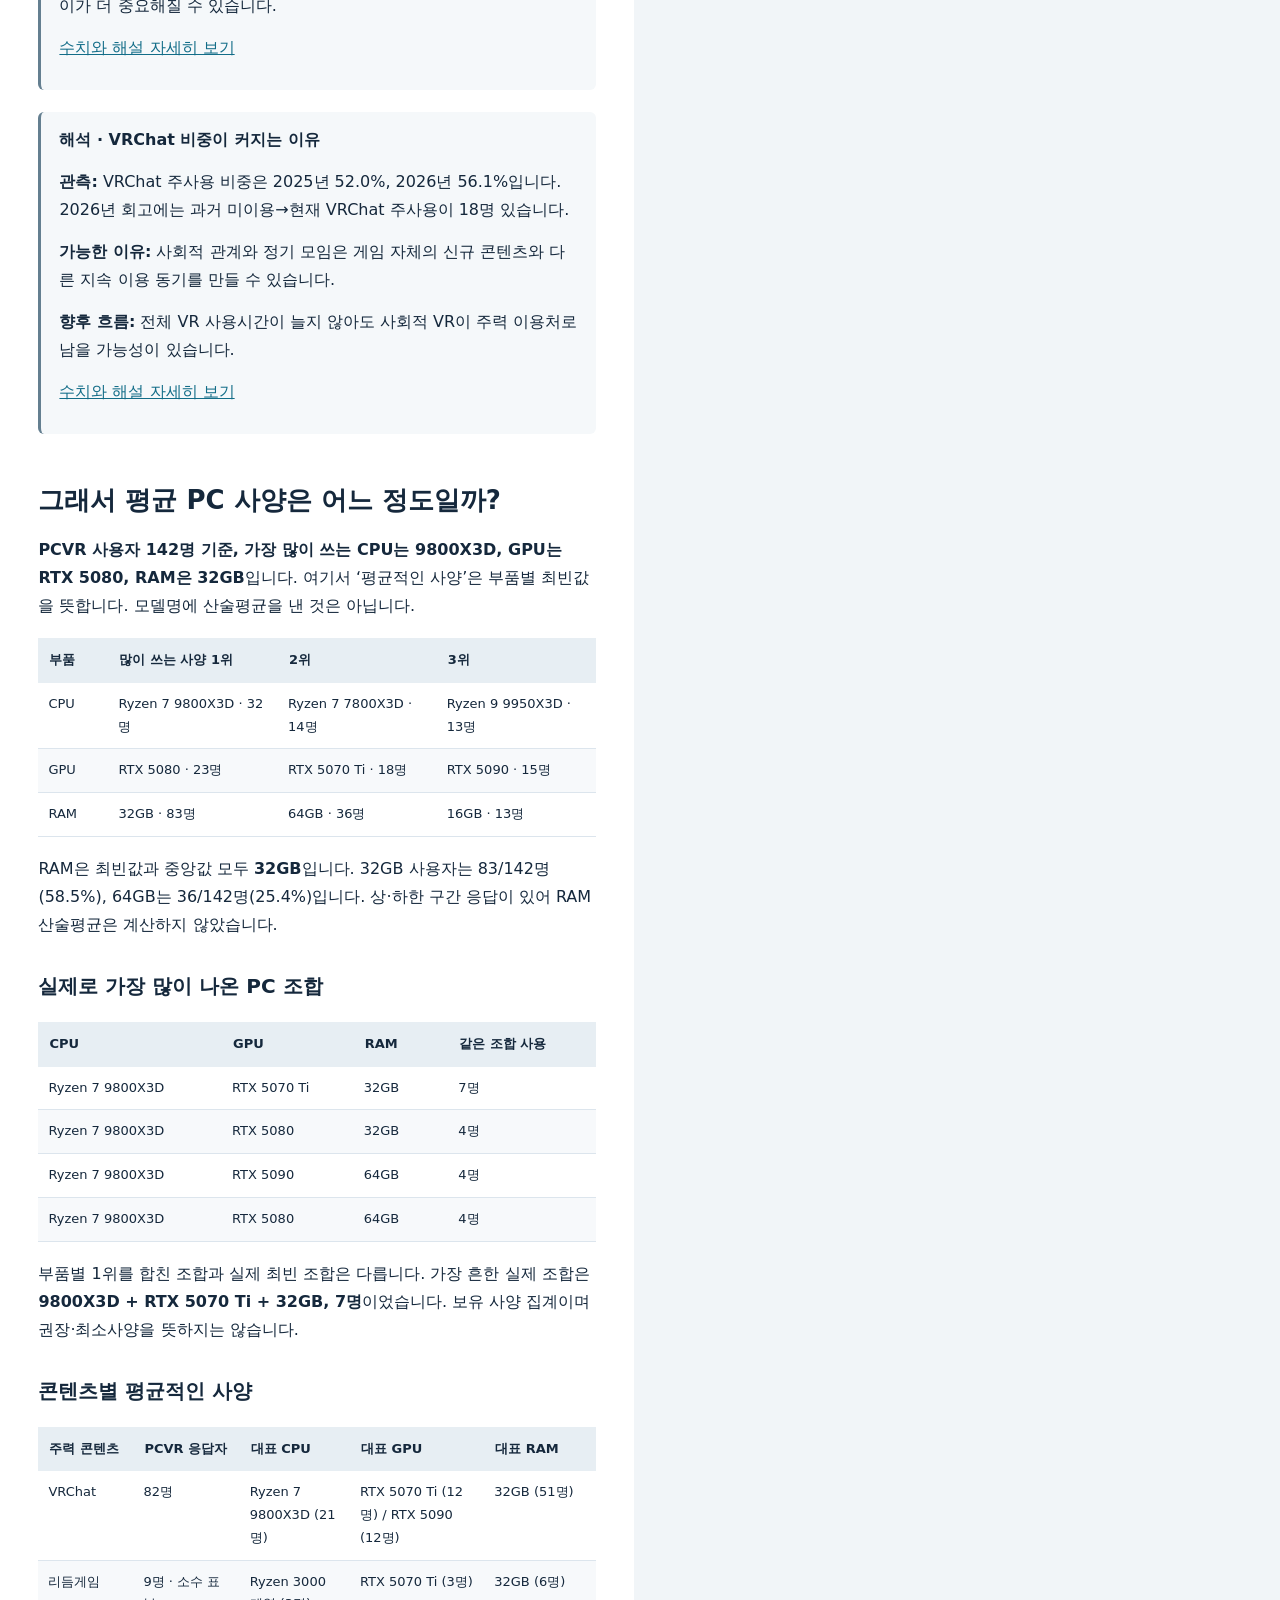
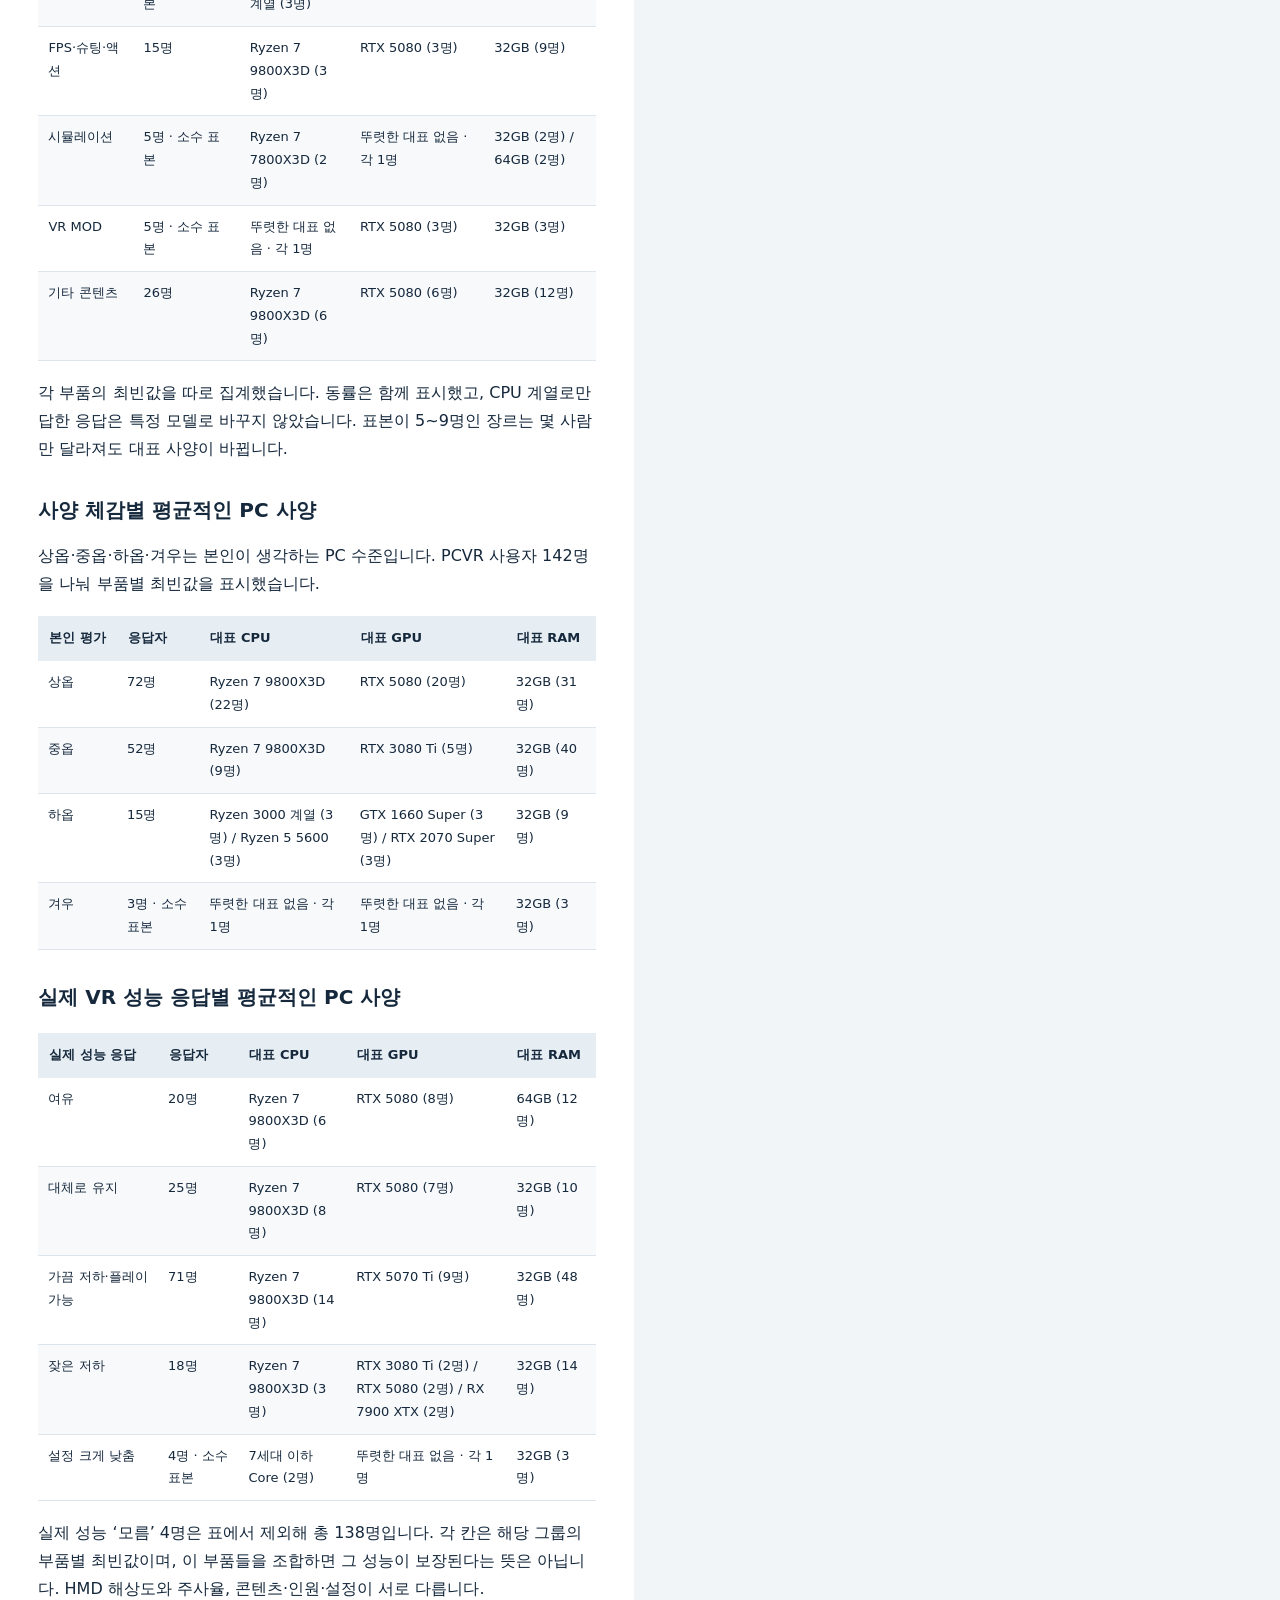
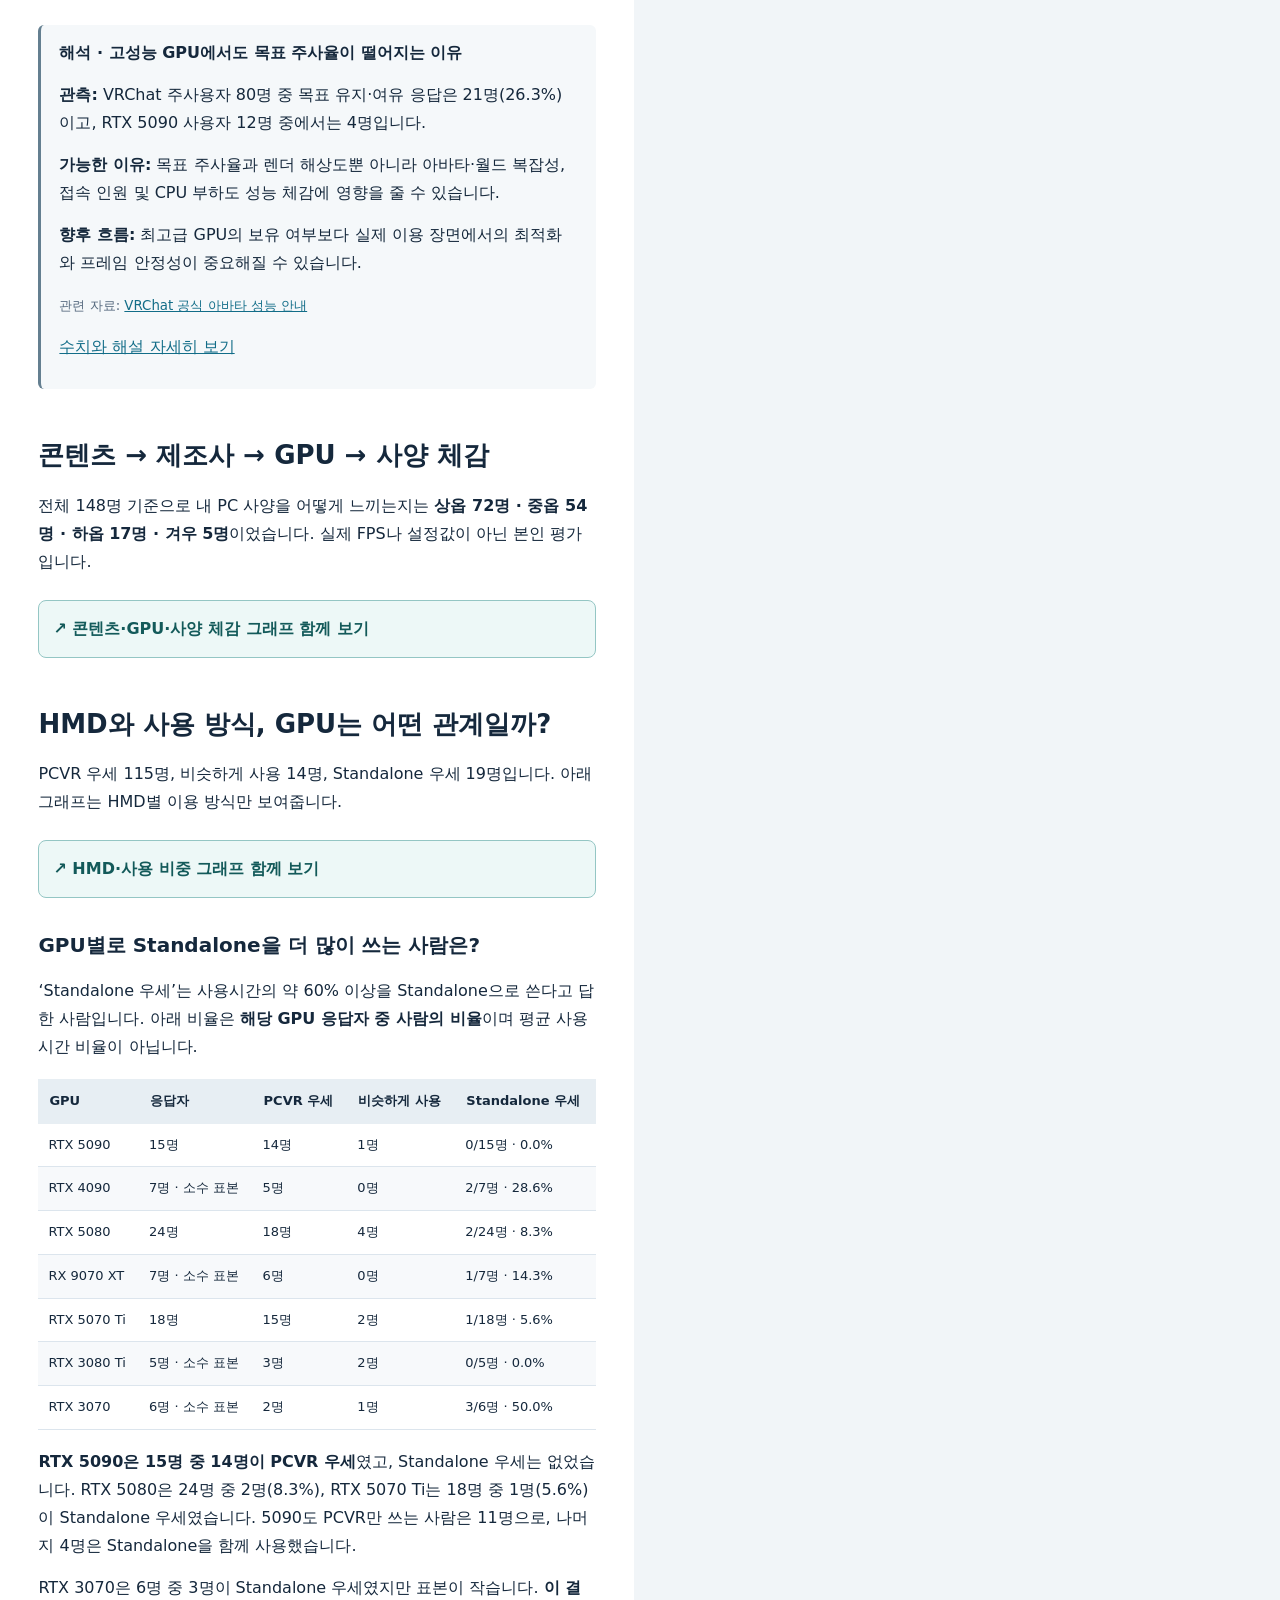
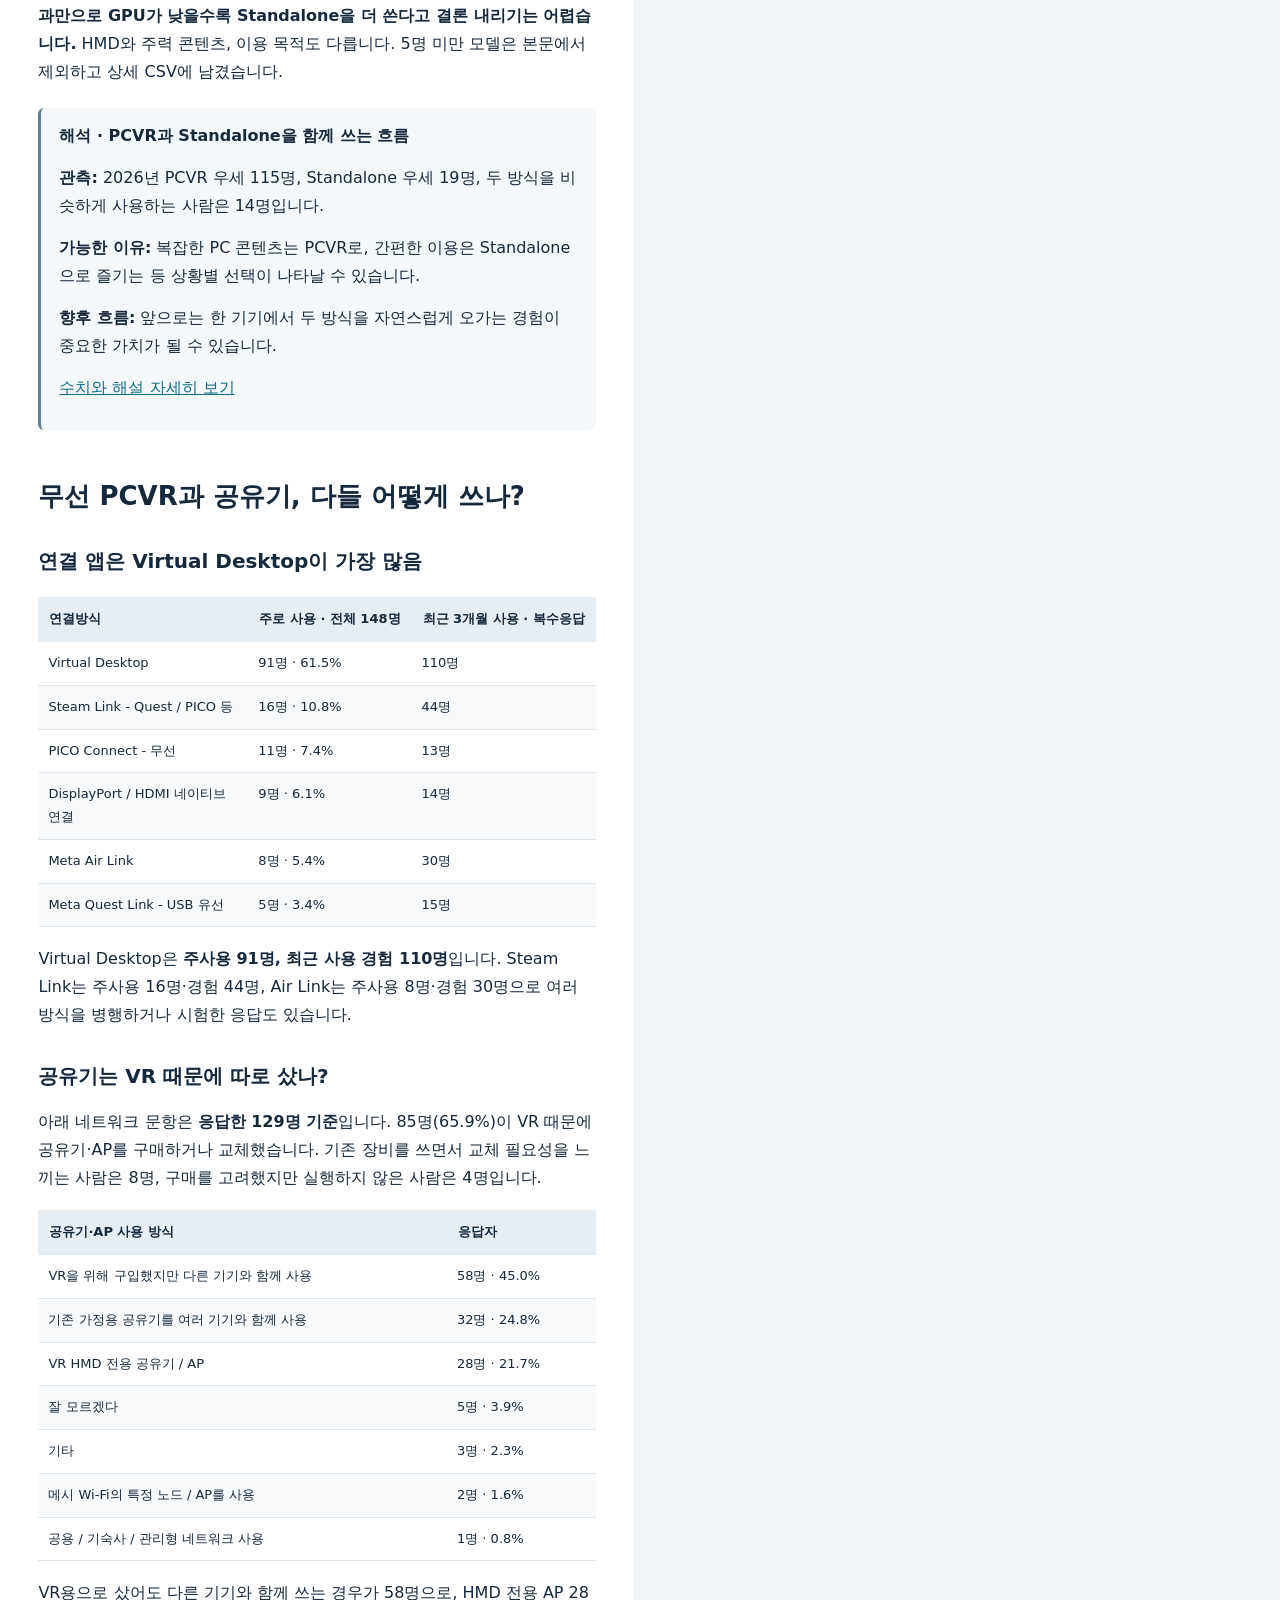
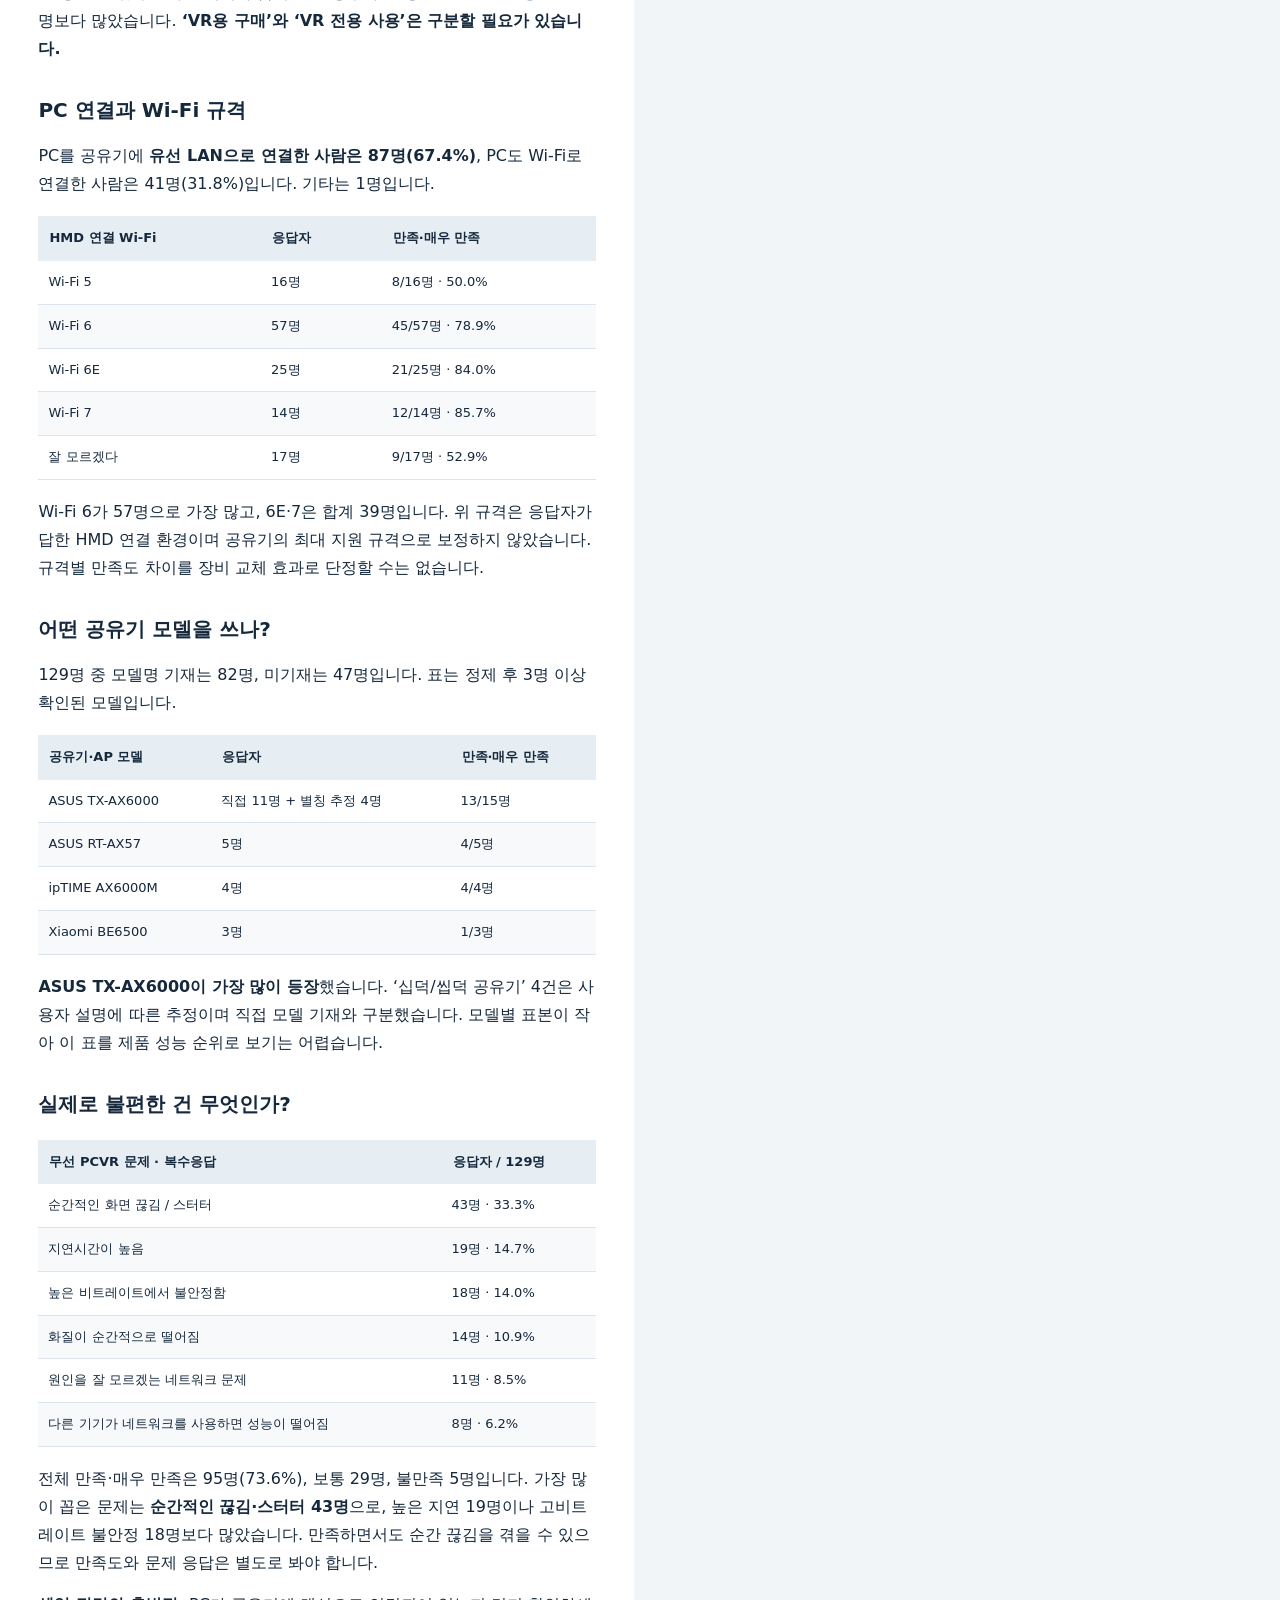
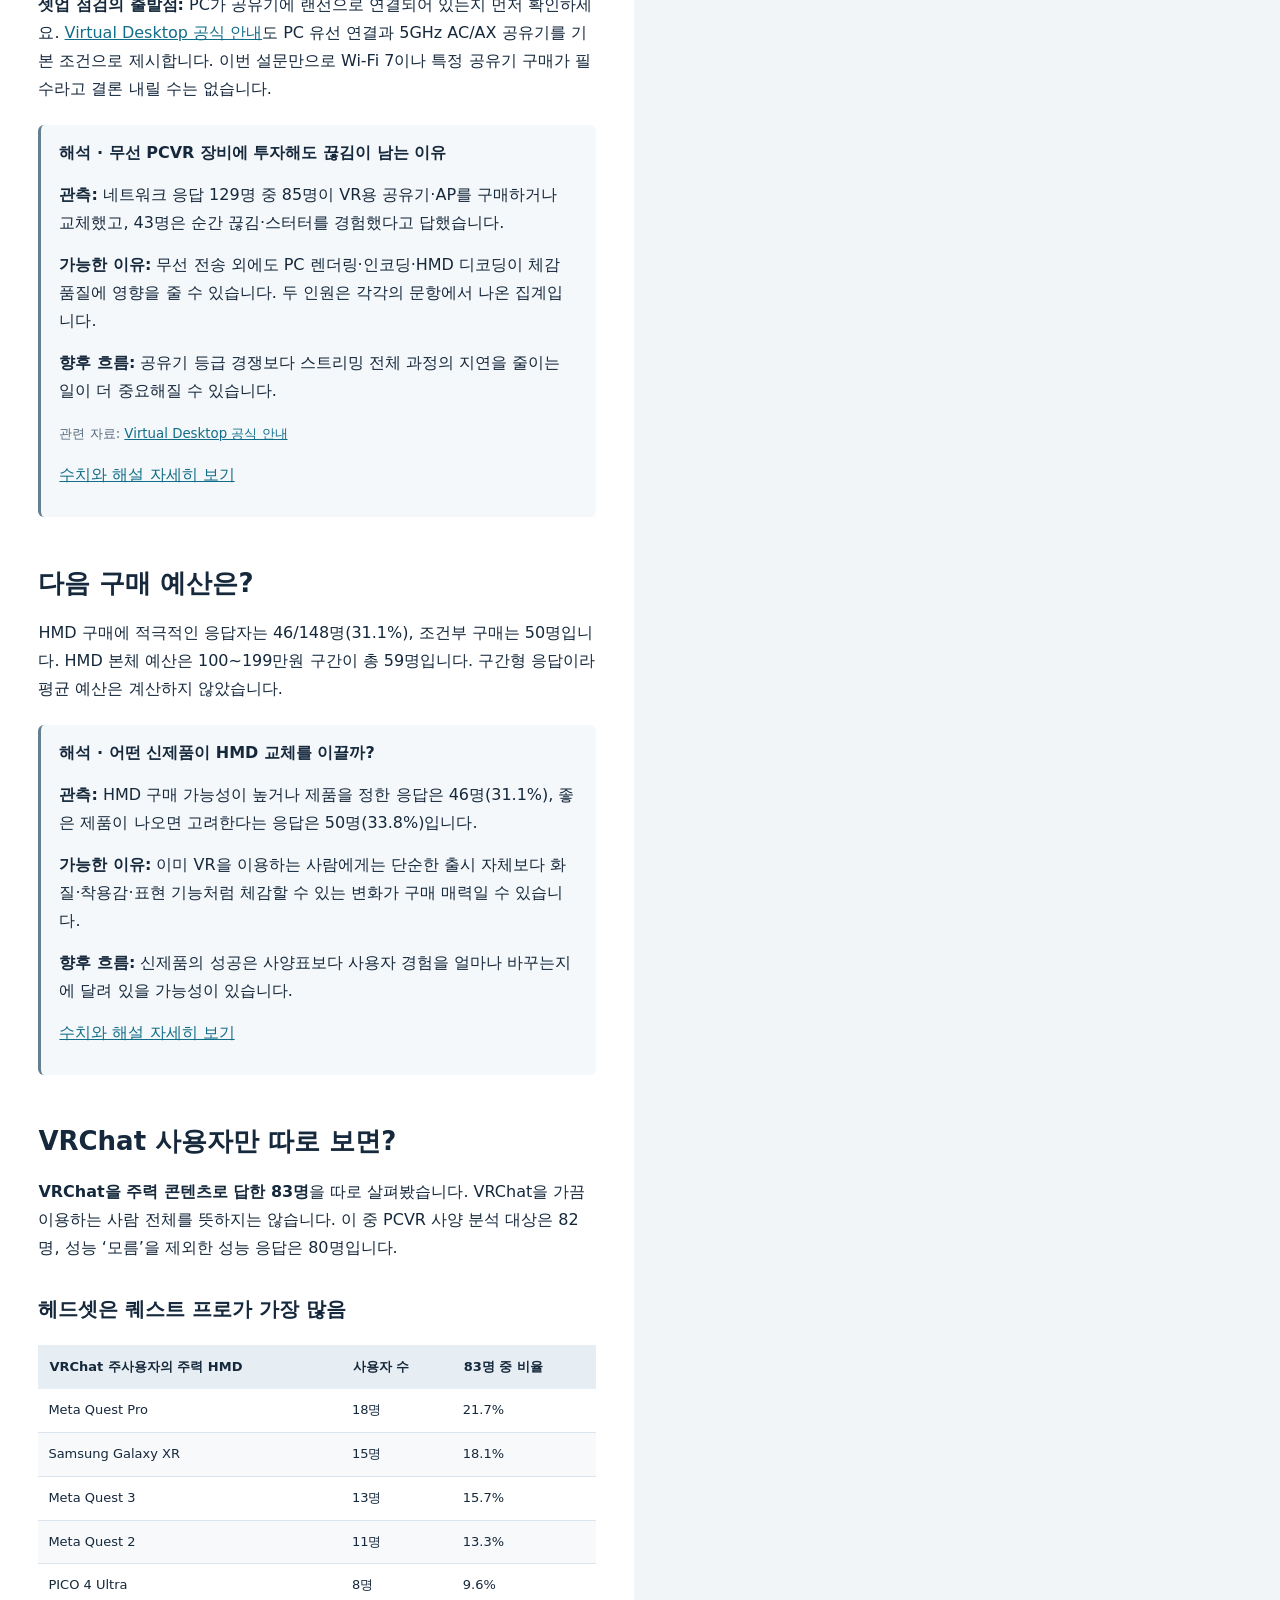
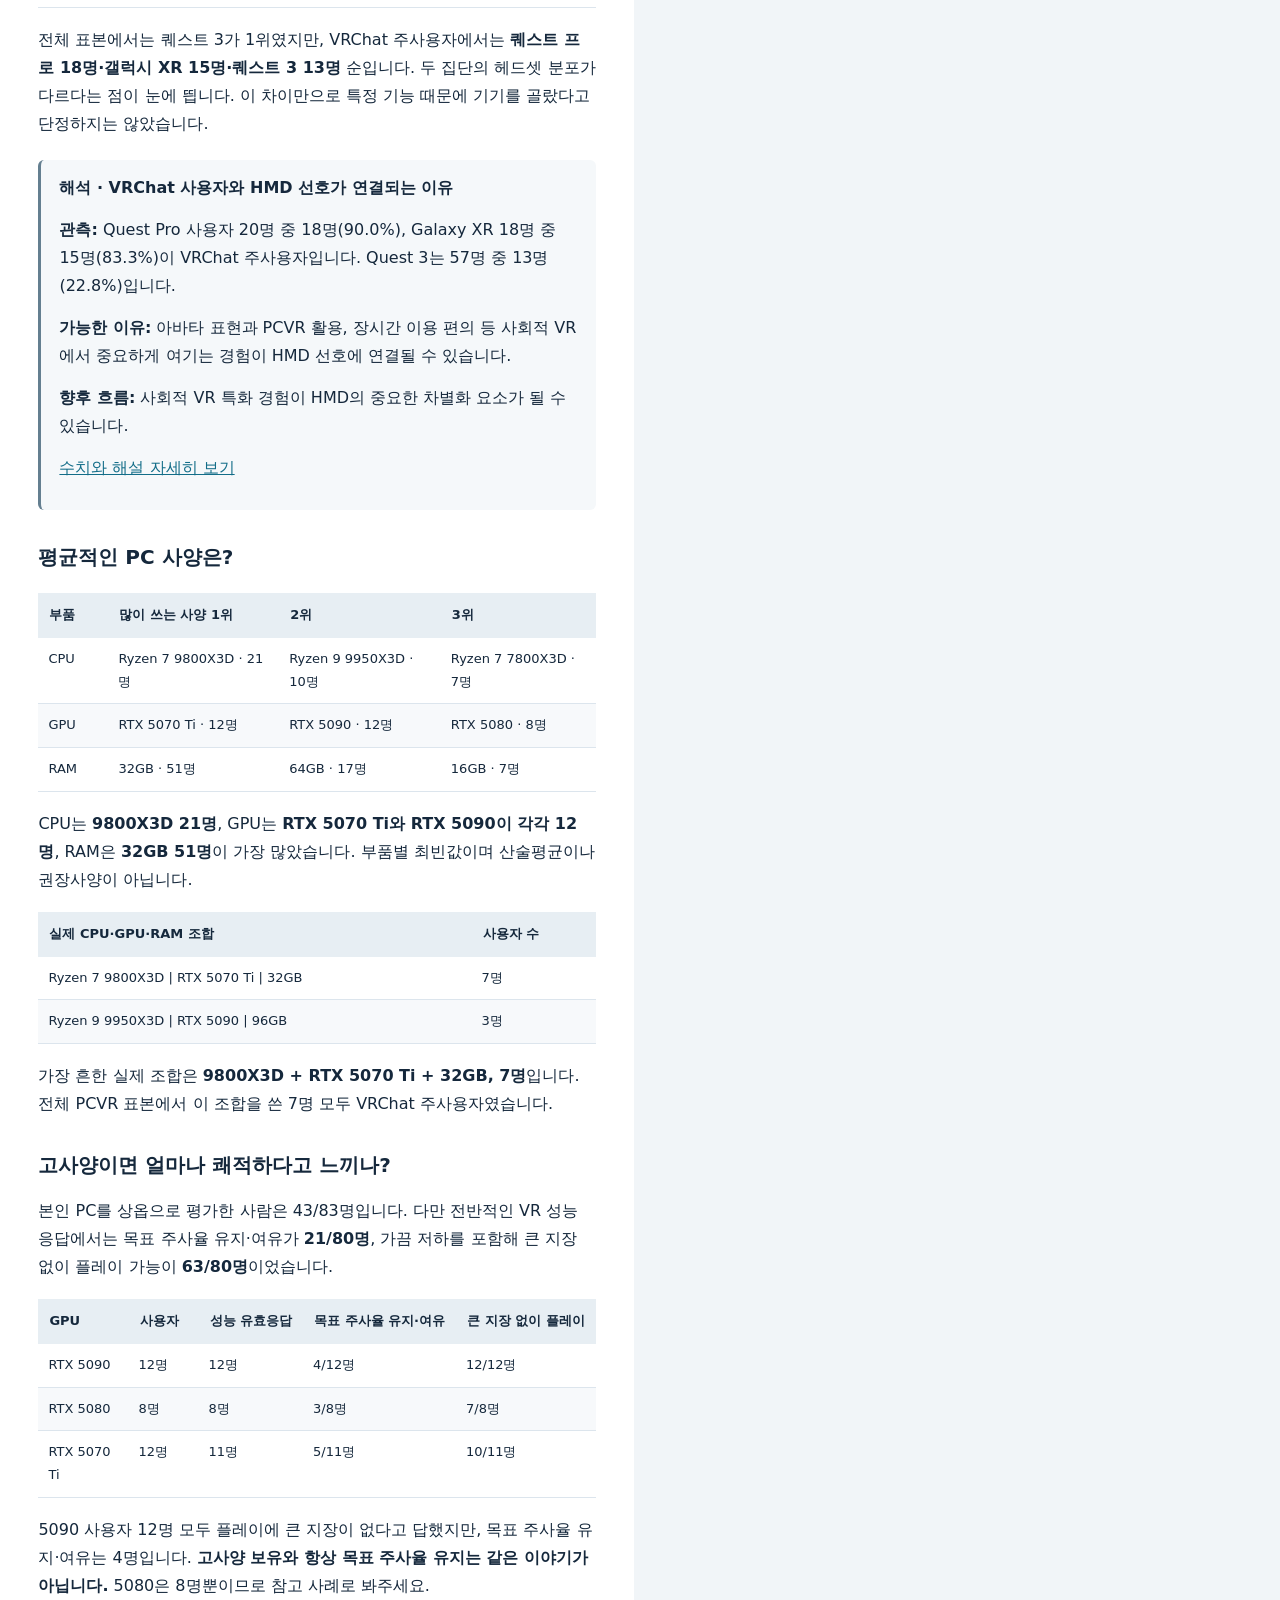
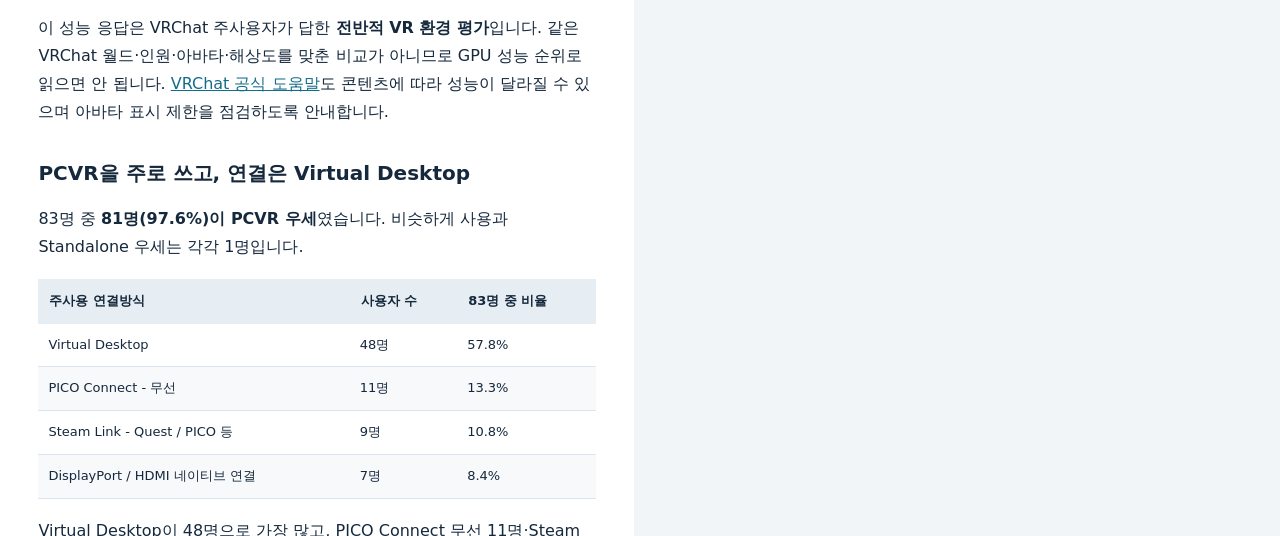
==== commit 60cf4dbe: "Set Sankey default to per-destination GPU top five and offer original full flow" ====
--- a/docs/index.html
+++ b/docs/index.html
@@ -177,4 +177,4 @@
 <p><b>이용 방식의 유연화:</b> PCVR과 Standalone을 상황에 따라 사용하고 무선 스트리밍 환경 전체를 관리하는 경향이 나타날 수 있습니다.</p>
 <p><b>체감 개선에 따른 기기 교체:</b> 더 높은 사양 자체보다 기존 기기와 확실히 다른 경험이 구매를 결정하는 요소가 될 수 있습니다.</p>
 <p class="note">이 해설은 설문 응답에 기반한 가능한 설명으로, 시장 전체에 대한 확정적인 성장률·점유율 전망을 뜻하지 않습니다.</p>
-<h2 id="detail-sources">10. 자료 및 출처</h2><div class="table"><table><thead><tr><th>기준</th><th>내용</th></tr></thead><tbody><tr><td>분석 범위</td><td>가현챈 응답자; 전국 시장 대표값 아님; 가중치 미적용</td></tr><tr><td>자료 동결</td><td>2026-11-03 조회본; 원본 수정·테스트 Sheet 사용 없음</td></tr><tr><td>연도 비교</td><td>독립된 응답 구성 비교; 동일인 패널 연결 금지; 2026 재참여 응답 31명도 연결키 없음</td></tr><tr><td>콘텐츠 분류</td><td>VRChat / 리듬 / FPS·슈팅·액션 / 시뮬레이션 / VR MOD / 기타; 2025 플랫스크린은 기타</td></tr><tr><td>GPU</td><td>gpu_exact_raw는 원 응답 그대로; 표준값 별도; 제조사 분기 공란 비해당</td></tr><tr><td>GPU 표기 기준</td><td>2025 노트북 여부는 PC 형태로만 식별 가능; GPU 세부형태 및 4070 메모리 표기 차이 보존</td></tr><tr><td>성능 분모</td><td>Q31 스탠드얼론만 또는 Q30/Q35 PCVR 미사용은 주분석 제외; PC 142명 중 모름 4명 제외 → 138명</td></tr><tr><td>성능 두 기준</td><td>엄격: 대체로 유지+여유; 완화: 엄격+가끔 저하·큰 지장 없음; 실제 측정 FPS 아님</td></tr><tr><td>희소 셀</td><td>유효 n≥10 주요 경향, 5~9 참고, &lt;5 표본 부족; 통계적 유의성 보장 아님</td></tr><tr><td>권장사양</td><td>빈도와 성능 경험을 함께 표시; 인과효과·최소사양 보증 아님; 완성 PC 조합 표본 부족은 판단 보류</td></tr><tr><td>무선 분기</td><td>최근 무선 사용 선택자 11명에서 네트워크 블록 공란. 실제 Form 분기 미확인; 129명 응답자 기준</td></tr><tr><td>공유기</td><td>사용자 별칭 추정 4건은 직접 모델 기재와 구분; 연결 Wi-Fi와 기기 최대 규격 동일시 금지</td></tr><tr><td>금액</td><td>구간형 분포만 보고; 상한 개방·성능우선·계획없음·모름을 금액으로 치환하거나 평균내지 않음</td></tr><tr><td>Sankey</td><td>노드 단계별 별도 ID; 한 응답자당 단계당 1명; HMD 유지값은 파생 표시; 과거 콘텐츠 충돌 3명 제외본과 전체본 병기</td></tr><tr><td>복수응답</td><td>응답자별 중복 선택 제거; 선택율 합은 100% 초과 가능; 기타 통합 시에도 사람 중복 제거</td></tr><tr><td>서술형 코딩</td><td>규칙 기반 표기 정리+문맥 검토; 모호 모델 임의 확정 금지; 모든 변환과 원문을 별도 보존</td></tr><tr><td>적용 범위</td><td>가현챈 커뮤니티 응답자의 구성과 이용 현황을 집계한 결과</td></tr><tr><td>재현</td><td>analyze.mjs → supplement.mjs → build_workbook.mjs / build_report.mjs; 요약 비율은 Sheet 수식, 복잡한 집계는 스크립트 재실행</td></tr></tbody></table></div><ol><li><strong>2025 원본</strong> — <a href="https://docs.google.com/spreadsheets/d/1TfXn0S87nB-uVU3QhKDdA4zQTKusitNcrVag5yTTaZc/edit">공식·원본 자료</a><br><small>설문지 응답 시트1; 198행; 2025-09-11~09-20</small></li><li><strong>2026 최종</strong> — <a href="https://docs.google.com/spreadsheets/d/1qFVjKvK84yjzv_fREyNd46szdv6BCNFf9dCC_jPdF54/edit">공식·원본 자료</a><br><small>설문지 응답 시트1; 148행; 2026-10-05~11-02</small></li><li><strong>2026 설계 초안</strong> — <a href="https://docs.google.com/document/d/1qKm2oFsLR1KGhjs9VxXxf28Js89mF7FbPVCJF74Jo4A/edit">공식·원본 자료</a><br><small>실제 문항·분기와 차이 있음</small></li><li><strong>VRChat 공식 Steam</strong> — <a href="https://store.steampowered.com/app/438100/VRChat/?l=english">공식·원본 자료</a><br><small>최소 i5-4590/FX 8350, RAM 4GB, GTX 970/R9 290; 별도 권장 모델 미제시</small></li><li><strong>Beat Saber 공식 Steam</strong> — <a href="https://store.steampowered.com/app/620980/Beat_Saber/?l=english">공식·원본 자료</a><br><small>권장 i7 Skylake, RAM 8GB, GTX 1060</small></li><li><strong>Half-Life Alyx 공식 Steam</strong> — <a href="https://store.steampowered.com/app/546560/HalfLife_Alyx/?l=english">공식·원본 자료</a><br><small>최소 i5-7500/Ryzen 5 1600, RAM 12GB, GTX 1060/RX 580, VRAM 6GB</small></li><li><strong>Assetto Corsa 공식 Steam</strong> — <a href="https://store.steampowered.com/app/244210/Assetto_Corsa/?cc=us&amp;l=english">공식·원본 자료</a><br><small>일반 권장 AMD 6코어/Intel 4코어, RAM 6GB, Radeon 290X/GTX970; VR 전용 보장 사양 아님</small></li><li><strong>UEVR 공식 문서</strong> — <a href="https://docs.uevr.io/usage/overview.html">공식·원본 자료</a><br><small>게임별 설정·런타임에 따라 성능 차이; 일괄 모델 권장값 미확인</small></li><li><strong>Virtual Desktop 공식</strong> — <a href="https://www.vrdesktop.net/">공식·원본 자료</a><br><small>PC 유선 연결 및 5GHz AC/AX 공유기 안내</small></li><li><strong>ipTIME AX6000M 공식</strong> — <a href="https://www.iptime.com/products/709?pd=1">공식·원본 자료</a><br><small>Wi-Fi 6, 2.4/5GHz; 응답값 자동 수정 안 함</small></li><li><strong>자유응답 방법론</strong> — <a href="https://aapor.org/standards-and-ethics/best-practices/">공식·원본 자료</a><br><small>코딩 및 문항·분모 공개</small></li><li><strong>별칭 매핑</strong> — 사용자 제공, 2026-11-03<br><small>십덕/씹덕 공유기 → ASUS TX-AX6000; 추정 플래그 유지</small></li></ol></article><footer>가현챈 응답자 기준 · 원본 설문 수정 없음</footer></main><div id="splitter" class="splitter" role="separator" aria-label="본문과 Sankey 그래프 너비 조절" aria-controls="reading graphPanel" aria-orientation="vertical" aria-valuemin="30" aria-valuemax="70" aria-valuenow="54" tabindex="0" title="드래그 또는 좌우 방향키로 너비 조절 · 더블클릭 초기화"><span class="splitter-handle" aria-hidden="true"></span></div><aside id="graphPanel" aria-label="대화형 Sankey 패널"><div class="panel-head"><strong>Sankey 탐색</strong><div><a href="sankey.html" target="_blank">별도 화면 ↗</a><button id="expandGraph">크게 보기</button><button id="closeGraph" aria-label="그래프 패널 닫기">닫기</button></div></div><div class="panel-body"><label>흐름<select id="diagram"><option value="content" >콘텐츠 변화</option><option value="perception" selected>콘텐츠·GPU·사양 체감</option><option value="perf" >HMD·GPU·실제 성능</option><option value="mode" >HMD·사용 비중</option></select></label><label>주력 콘텐츠<select id="group"><option>전체</option><option>VRChat</option><option>리듬게임</option><option>FPS·슈팅·액션</option><option>시뮬레이션</option><option>VR MOD</option><option>기타 콘텐츠</option></select></label><label><input type="checkbox" id="exclude" checked>회고 응답 충돌 제외</label><p id="scope" class="scope"></p><div class="tools graph-tools"><button id="fit" type="button">폭 맞추기</button><button id="zoomOut" type="button" aria-label="그래프 축소">−</button><label>크기 <input id="zoom" type="range" min="20" max="200" value="100" step="5" aria-label="그래프 확대율"></label><output id="zoomValue" for="zoom">100%</output><button id="zoomIn" type="button" aria-label="그래프 확대">＋</button><button id="resetView" type="button">원래 크기</button><button id="download" type="button" title="현재 필터의 개별 원본 링크를 저장합니다">원본 CSV</button></div><label id="gpuLimitControl" class="gpu-limit-control">GPU 표시 <select id="gpuLimit"><option value="12" selected>상위 12종 + 기타</option><option value="20">상위 20종 + 기타</option><option value="all">전체 모델</option></select></label><label class="node-jump-control">항목 바로 찾기 <select id="nodeJump" aria-label="표시된 Sankey 항목을 찾아 이동"><option value="">항목 선택…</option></select></label><div class="sankey-selection"><div id="selectionInfo" role="status" aria-live="polite">항목이나 연결선을 선택하면 인원과 관련 흐름을 표시합니다.</div><button id="clearSelection" type="button" hidden>선택 해제</button></div><p class="hint">빈 공간 드래그: 이동 · Ctrl+휠: 위치 중심 확대 · 항목·연결선 클릭: 연결 강조 (Alt+드래그로 선 위에서도 이동)</p><div id="chart" tabindex="0" aria-label="Sankey 흐름. 드래그로 이동하고 항목을 선택합니다"></div><details><summary>항목별 색상 범례</summary><div id="legend"></div></details><details><summary>현재 연결표</summary><div id="links"></div></details><p class="hint">GPU는 3DMark Steel Nomad 점수 내림차순, 성능·사양 체감은 높은 순. VR 실성능 순위는 아닙니다.</p></div></aside></div><button id="mobileGraph" aria-controls="graphPanel" aria-expanded="false">Sankey 그래프 열기 ↑</button><script src="data.js"></script><script src="site.js"></script><script src="sankey.js"></script></html>+<h2 id="detail-sources">10. 자료 및 출처</h2><div class="table"><table><thead><tr><th>기준</th><th>내용</th></tr></thead><tbody><tr><td>분석 범위</td><td>가현챈 응답자; 전국 시장 대표값 아님; 가중치 미적용</td></tr><tr><td>자료 동결</td><td>2026-11-03 조회본; 원본 수정·테스트 Sheet 사용 없음</td></tr><tr><td>연도 비교</td><td>독립된 응답 구성 비교; 동일인 패널 연결 금지; 2026 재참여 응답 31명도 연결키 없음</td></tr><tr><td>콘텐츠 분류</td><td>VRChat / 리듬 / FPS·슈팅·액션 / 시뮬레이션 / VR MOD / 기타; 2025 플랫스크린은 기타</td></tr><tr><td>GPU</td><td>gpu_exact_raw는 원 응답 그대로; 표준값 별도; 제조사 분기 공란 비해당</td></tr><tr><td>GPU 표기 기준</td><td>2025 노트북 여부는 PC 형태로만 식별 가능; GPU 세부형태 및 4070 메모리 표기 차이 보존</td></tr><tr><td>성능 분모</td><td>Q31 스탠드얼론만 또는 Q30/Q35 PCVR 미사용은 주분석 제외; PC 142명 중 모름 4명 제외 → 138명</td></tr><tr><td>성능 두 기준</td><td>엄격: 대체로 유지+여유; 완화: 엄격+가끔 저하·큰 지장 없음; 실제 측정 FPS 아님</td></tr><tr><td>희소 셀</td><td>유효 n≥10 주요 경향, 5~9 참고, &lt;5 표본 부족; 통계적 유의성 보장 아님</td></tr><tr><td>권장사양</td><td>빈도와 성능 경험을 함께 표시; 인과효과·최소사양 보증 아님; 완성 PC 조합 표본 부족은 판단 보류</td></tr><tr><td>무선 분기</td><td>최근 무선 사용 선택자 11명에서 네트워크 블록 공란. 실제 Form 분기 미확인; 129명 응답자 기준</td></tr><tr><td>공유기</td><td>사용자 별칭 추정 4건은 직접 모델 기재와 구분; 연결 Wi-Fi와 기기 최대 규격 동일시 금지</td></tr><tr><td>금액</td><td>구간형 분포만 보고; 상한 개방·성능우선·계획없음·모름을 금액으로 치환하거나 평균내지 않음</td></tr><tr><td>Sankey</td><td>노드 단계별 별도 ID; 한 응답자당 단계당 1명; HMD 유지값은 파생 표시; 과거 콘텐츠 충돌 3명 제외본과 전체본 병기</td></tr><tr><td>복수응답</td><td>응답자별 중복 선택 제거; 선택율 합은 100% 초과 가능; 기타 통합 시에도 사람 중복 제거</td></tr><tr><td>서술형 코딩</td><td>규칙 기반 표기 정리+문맥 검토; 모호 모델 임의 확정 금지; 모든 변환과 원문을 별도 보존</td></tr><tr><td>적용 범위</td><td>가현챈 커뮤니티 응답자의 구성과 이용 현황을 집계한 결과</td></tr><tr><td>재현</td><td>analyze.mjs → supplement.mjs → build_workbook.mjs / build_report.mjs; 요약 비율은 Sheet 수식, 복잡한 집계는 스크립트 재실행</td></tr></tbody></table></div><ol><li><strong>2025 원본</strong> — <a href="https://docs.google.com/spreadsheets/d/1TfXn0S87nB-uVU3QhKDdA4zQTKusitNcrVag5yTTaZc/edit">공식·원본 자료</a><br><small>설문지 응답 시트1; 198행; 2025-09-11~09-20</small></li><li><strong>2026 최종</strong> — <a href="https://docs.google.com/spreadsheets/d/1qFVjKvK84yjzv_fREyNd46szdv6BCNFf9dCC_jPdF54/edit">공식·원본 자료</a><br><small>설문지 응답 시트1; 148행; 2026-10-05~11-02</small></li><li><strong>2026 설계 초안</strong> — <a href="https://docs.google.com/document/d/1qKm2oFsLR1KGhjs9VxXxf28Js89mF7FbPVCJF74Jo4A/edit">공식·원본 자료</a><br><small>실제 문항·분기와 차이 있음</small></li><li><strong>VRChat 공식 Steam</strong> — <a href="https://store.steampowered.com/app/438100/VRChat/?l=english">공식·원본 자료</a><br><small>최소 i5-4590/FX 8350, RAM 4GB, GTX 970/R9 290; 별도 권장 모델 미제시</small></li><li><strong>Beat Saber 공식 Steam</strong> — <a href="https://store.steampowered.com/app/620980/Beat_Saber/?l=english">공식·원본 자료</a><br><small>권장 i7 Skylake, RAM 8GB, GTX 1060</small></li><li><strong>Half-Life Alyx 공식 Steam</strong> — <a href="https://store.steampowered.com/app/546560/HalfLife_Alyx/?l=english">공식·원본 자료</a><br><small>최소 i5-7500/Ryzen 5 1600, RAM 12GB, GTX 1060/RX 580, VRAM 6GB</small></li><li><strong>Assetto Corsa 공식 Steam</strong> — <a href="https://store.steampowered.com/app/244210/Assetto_Corsa/?cc=us&amp;l=english">공식·원본 자료</a><br><small>일반 권장 AMD 6코어/Intel 4코어, RAM 6GB, Radeon 290X/GTX970; VR 전용 보장 사양 아님</small></li><li><strong>UEVR 공식 문서</strong> — <a href="https://docs.uevr.io/usage/overview.html">공식·원본 자료</a><br><small>게임별 설정·런타임에 따라 성능 차이; 일괄 모델 권장값 미확인</small></li><li><strong>Virtual Desktop 공식</strong> — <a href="https://www.vrdesktop.net/">공식·원본 자료</a><br><small>PC 유선 연결 및 5GHz AC/AX 공유기 안내</small></li><li><strong>ipTIME AX6000M 공식</strong> — <a href="https://www.iptime.com/products/709?pd=1">공식·원본 자료</a><br><small>Wi-Fi 6, 2.4/5GHz; 응답값 자동 수정 안 함</small></li><li><strong>자유응답 방법론</strong> — <a href="https://aapor.org/standards-and-ethics/best-practices/">공식·원본 자료</a><br><small>코딩 및 문항·분모 공개</small></li><li><strong>별칭 매핑</strong> — 사용자 제공, 2026-11-03<br><small>십덕/씹덕 공유기 → ASUS TX-AX6000; 추정 플래그 유지</small></li></ol></article><footer>가현챈 응답자 기준 · 원본 설문 수정 없음</footer></main><div id="splitter" class="splitter" role="separator" aria-label="본문과 Sankey 그래프 너비 조절" aria-controls="reading graphPanel" aria-orientation="vertical" aria-valuemin="30" aria-valuemax="70" aria-valuenow="54" tabindex="0" title="드래그 또는 좌우 방향키로 너비 조절 · 더블클릭 초기화"><span class="splitter-handle" aria-hidden="true"></span></div><aside id="graphPanel" aria-label="대화형 Sankey 패널"><div class="panel-head"><strong>Sankey 탐색</strong><div><a href="sankey.html" target="_blank">별도 화면 ↗</a><button id="expandGraph">크게 보기</button><button id="closeGraph" aria-label="그래프 패널 닫기">닫기</button></div></div><div class="panel-body"><label>흐름<select id="diagram"><option value="content" >콘텐츠 변화</option><option value="perception" selected>콘텐츠·GPU·사양 체감</option><option value="perf" >HMD·GPU·실제 성능</option><option value="mode" >HMD·사용 비중</option></select></label><label>주력 콘텐츠<select id="group"><option>전체</option><option>VRChat</option><option>리듬게임</option><option>FPS·슈팅·액션</option><option>시뮬레이션</option><option>VR MOD</option><option>기타 콘텐츠</option></select></label><label><input type="checkbox" id="exclude" checked>회고 응답 충돌 제외</label><p id="scope" class="scope"></p><div class="tools graph-tools"><button id="fit" type="button">폭 맞추기</button><button id="zoomOut" type="button" aria-label="그래프 축소">−</button><label>크기 <input id="zoom" type="range" min="20" max="200" value="100" step="5" aria-label="그래프 확대율"></label><output id="zoomValue" for="zoom">100%</output><button id="zoomIn" type="button" aria-label="그래프 확대">＋</button><button id="resetView" type="button">원래 크기</button><button id="download" type="button" title="현재 필터의 개별 원본 링크를 저장합니다">원본 CSV</button></div><label id="gpuLimitControl" class="gpu-limit-control">GPU 표시 <select id="gpuLimit"><option value="5" selected>목적지별 상위 5종 + 기타</option><option value="all">원본 전체 흐름 (모든 GPU)</option></select></label><label class="node-jump-control">항목 바로 찾기 <select id="nodeJump" aria-label="표시된 Sankey 항목을 찾아 이동"><option value="">항목 선택…</option></select></label><div class="sankey-selection"><div id="selectionInfo" role="status" aria-live="polite">항목이나 연결선을 선택하면 인원과 관련 흐름을 표시합니다.</div><button id="clearSelection" type="button" hidden>선택 해제</button></div><p class="hint">빈 공간 드래그: 이동 · Ctrl+휠: 위치 중심 확대 · 항목·연결선 클릭: 연결 강조 (Alt+드래그로 선 위에서도 이동)</p><div id="chart" tabindex="0" aria-label="Sankey 흐름. 드래그로 이동하고 항목을 선택합니다"></div><details><summary>항목별 색상 범례</summary><div id="legend"></div></details><details><summary>현재 연결표</summary><div id="links"></div></details><p class="hint">GPU는 3DMark Steel Nomad 점수 내림차순, 성능·사양 체감은 높은 순. VR 실성능 순위는 아닙니다.</p></div></aside></div><button id="mobileGraph" aria-controls="graphPanel" aria-expanded="false">Sankey 그래프 열기 ↑</button><script src="data.js"></script><script src="site.js"></script><script src="sankey.js"></script></html>
--- a/docs/style.css
+++ b/docs/style.css
@@ -32,3 +32,8 @@
  #chart{height:55dvh;min-height:260px}
  .standalone #chart{height:65dvh}
 }
+
+.node-jump-control{display:inline-flex;align-items:center;gap:8px;margin:4px 0 8px;font-size:13px}
+.node-jump-control select{max-width:min(390px,70vw)}
+#links tr[role="button"]{cursor:pointer}
+#links tr[role="button"]:hover,#links tr[role="button"]:focus-visible{background:#ddf1ee;outline:2px solid #318787;outline-offset:-2px}
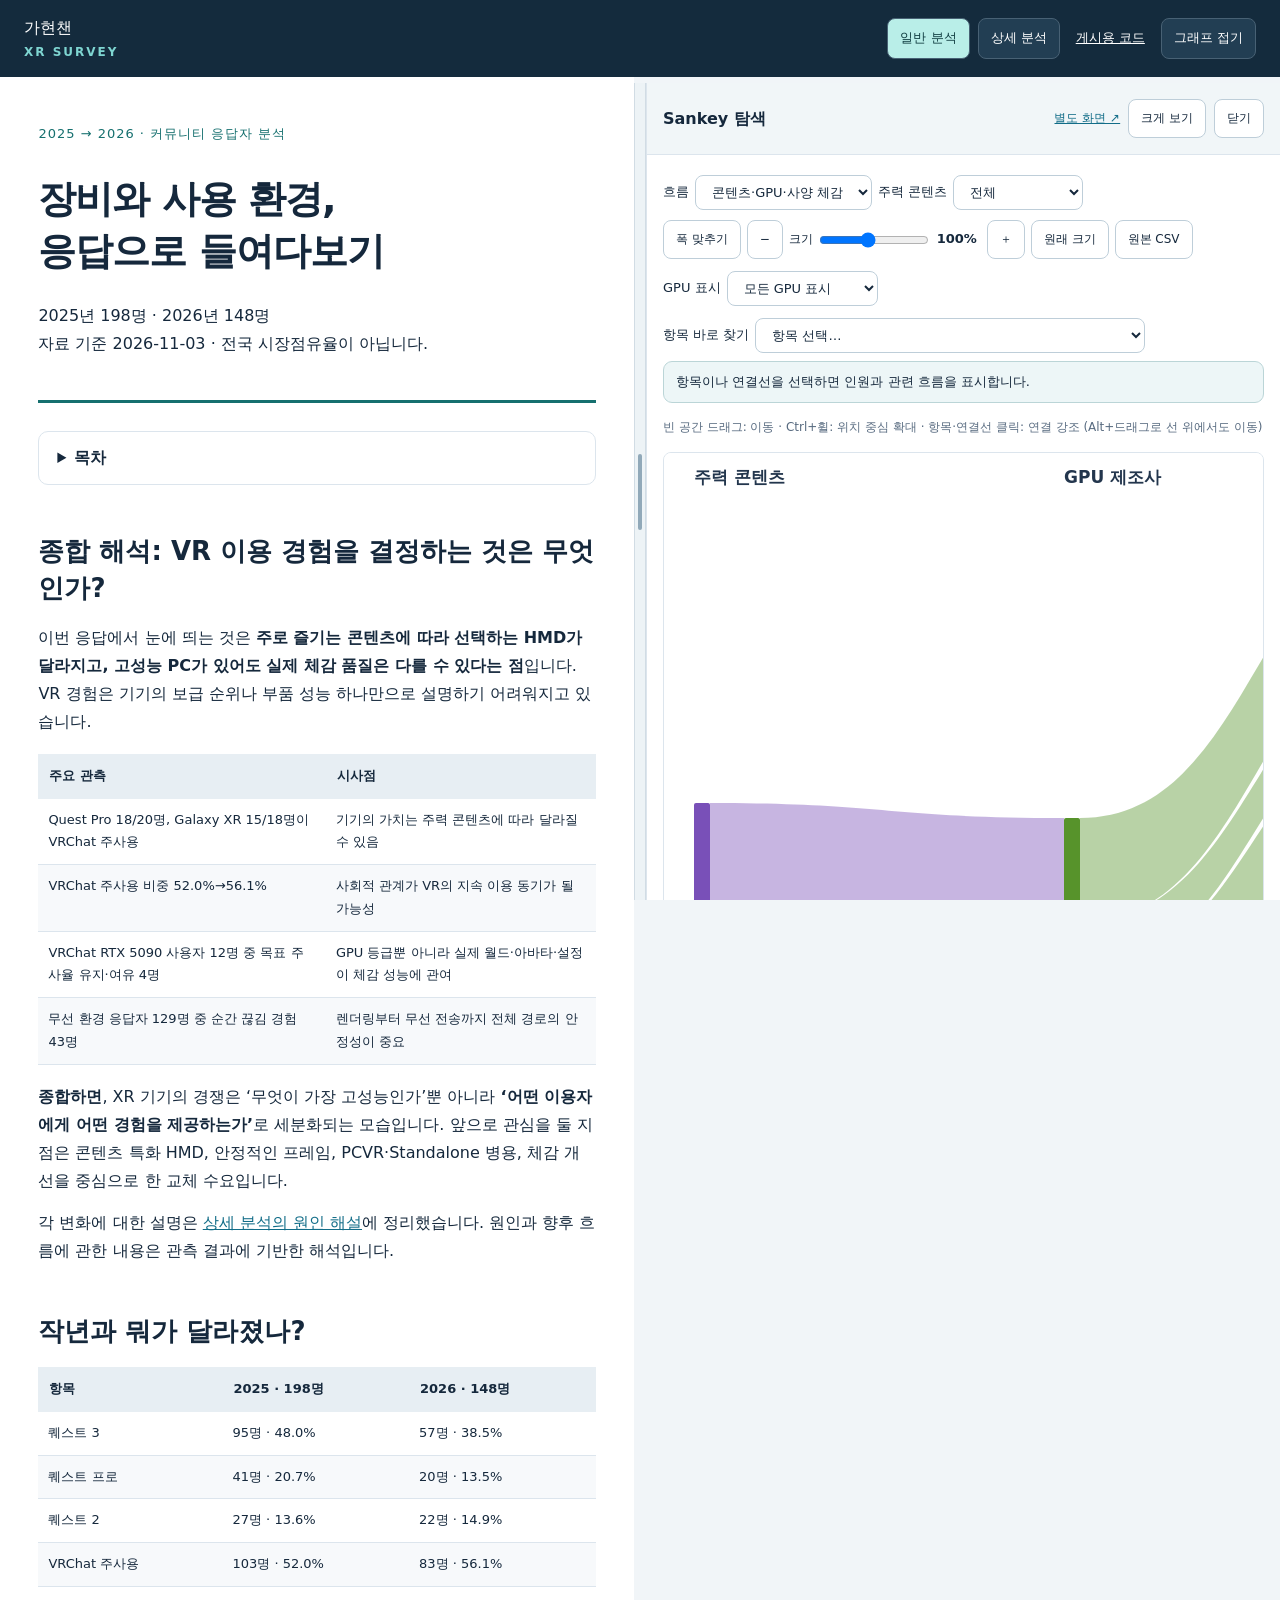
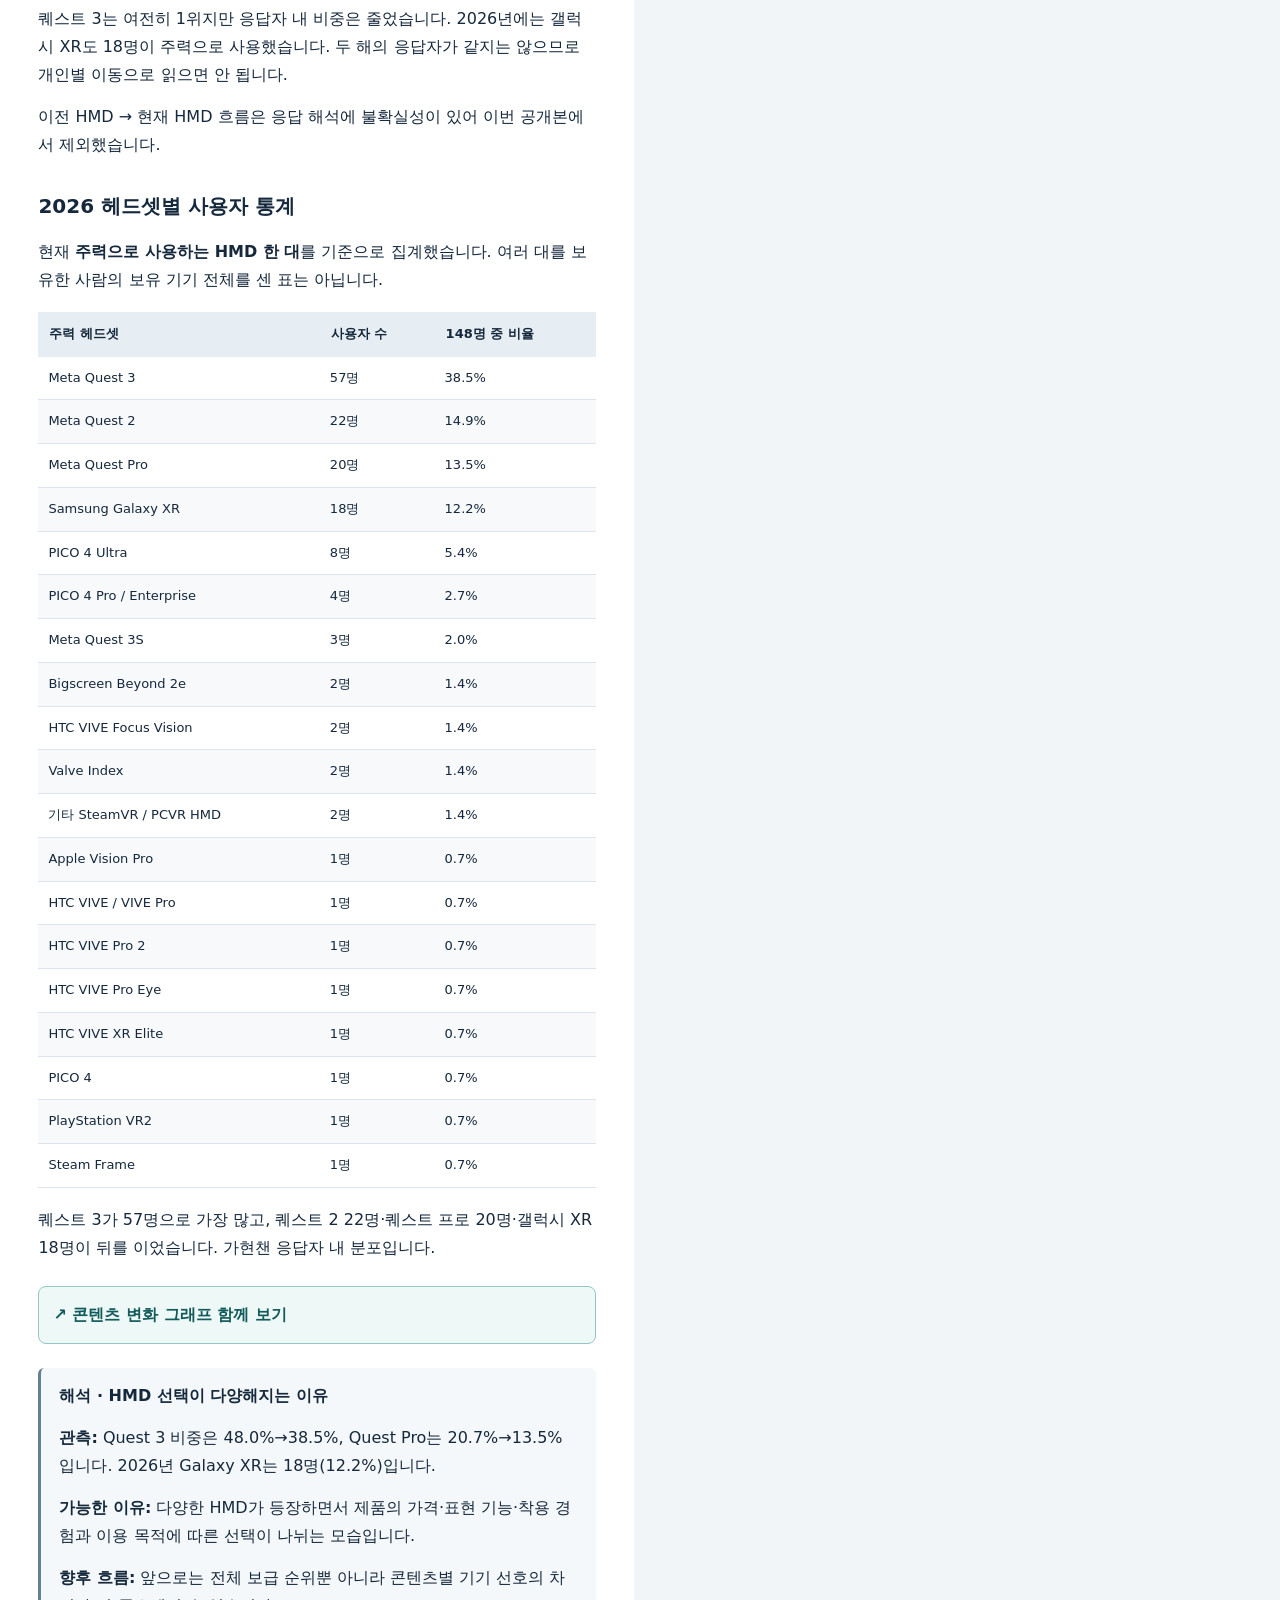
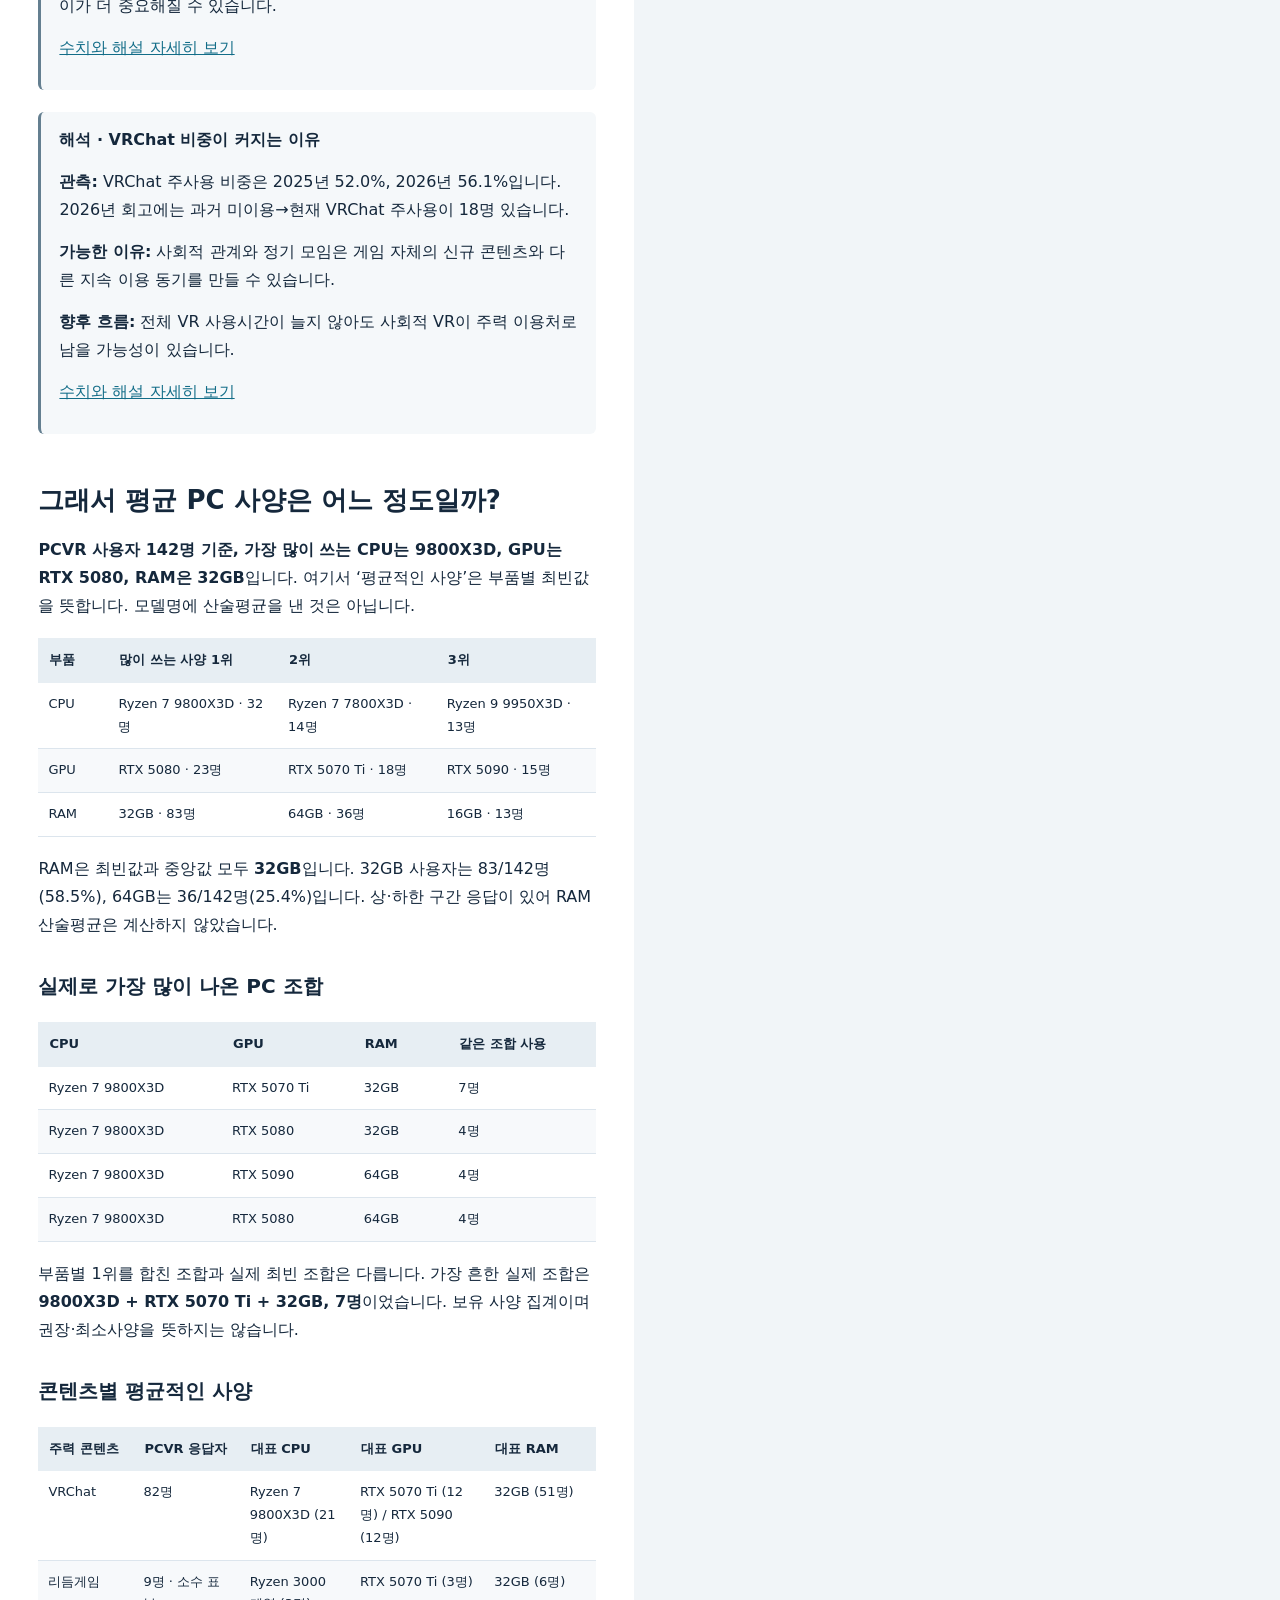
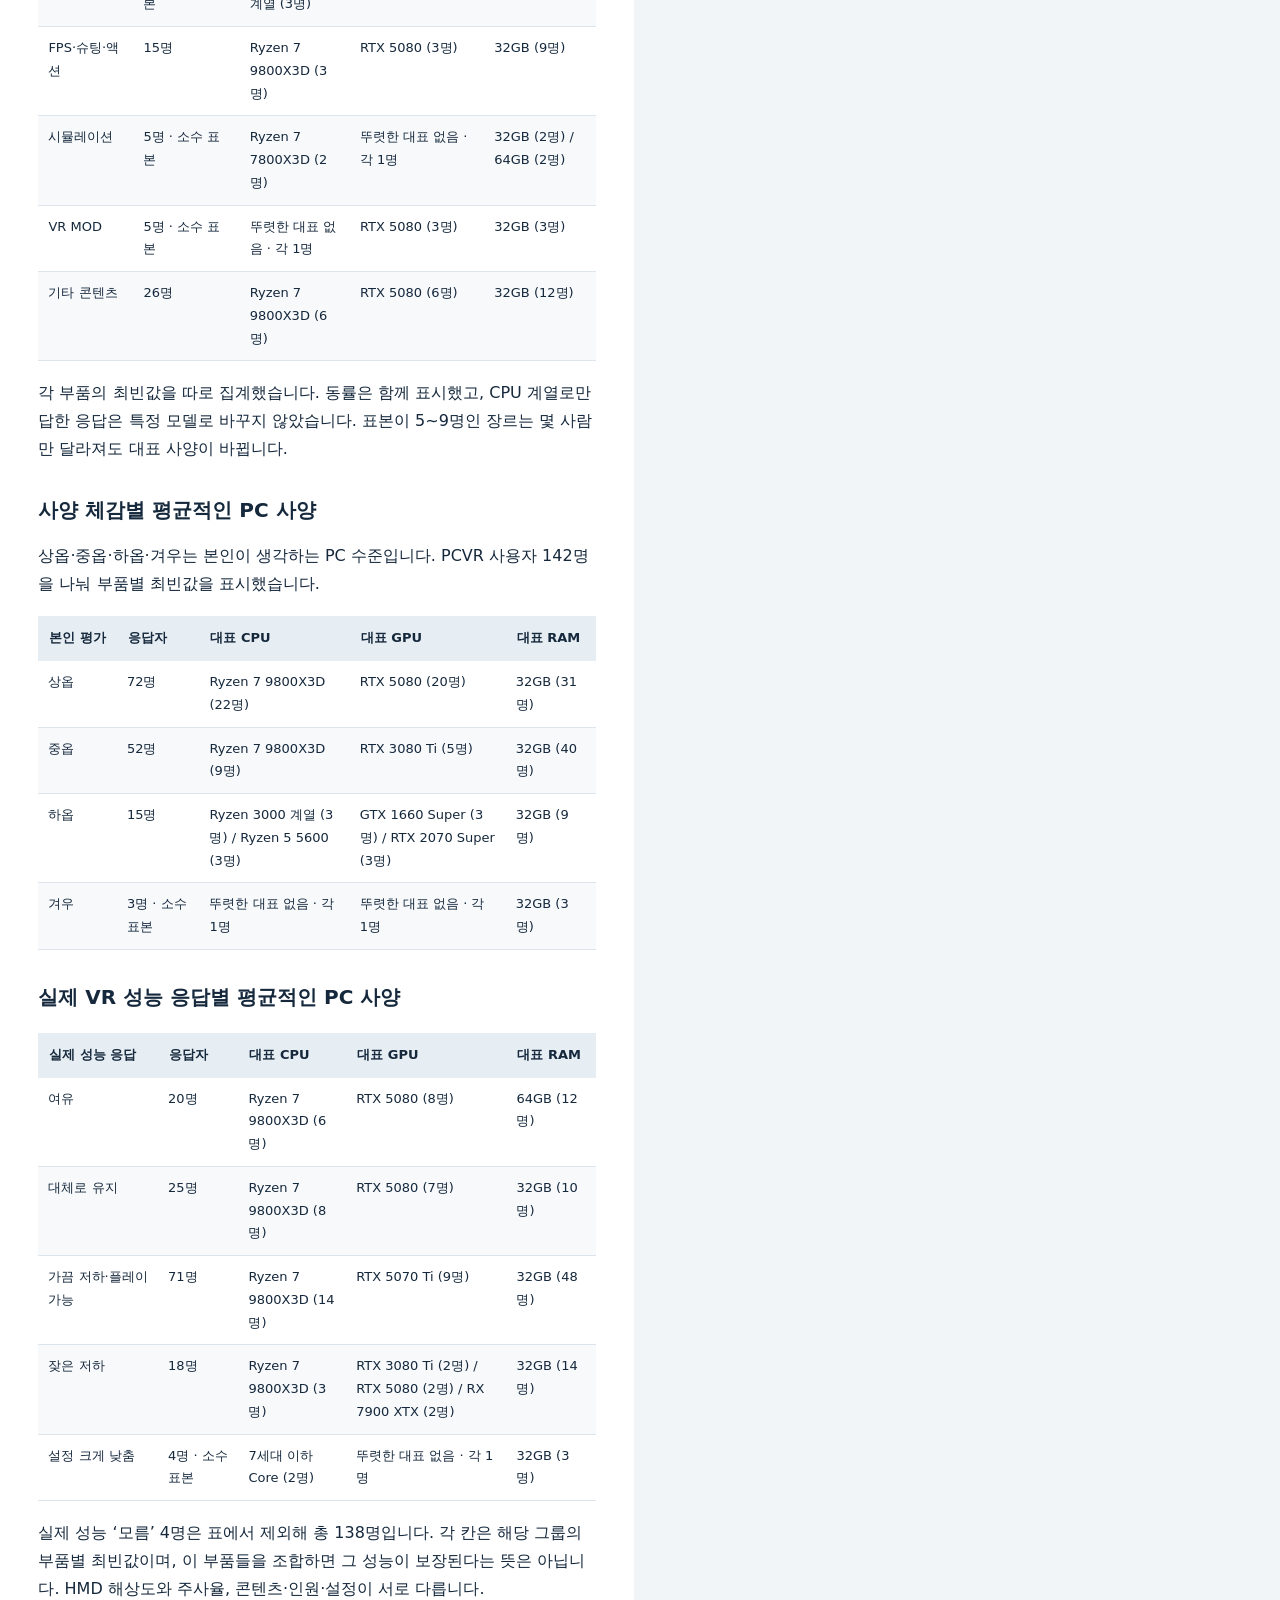
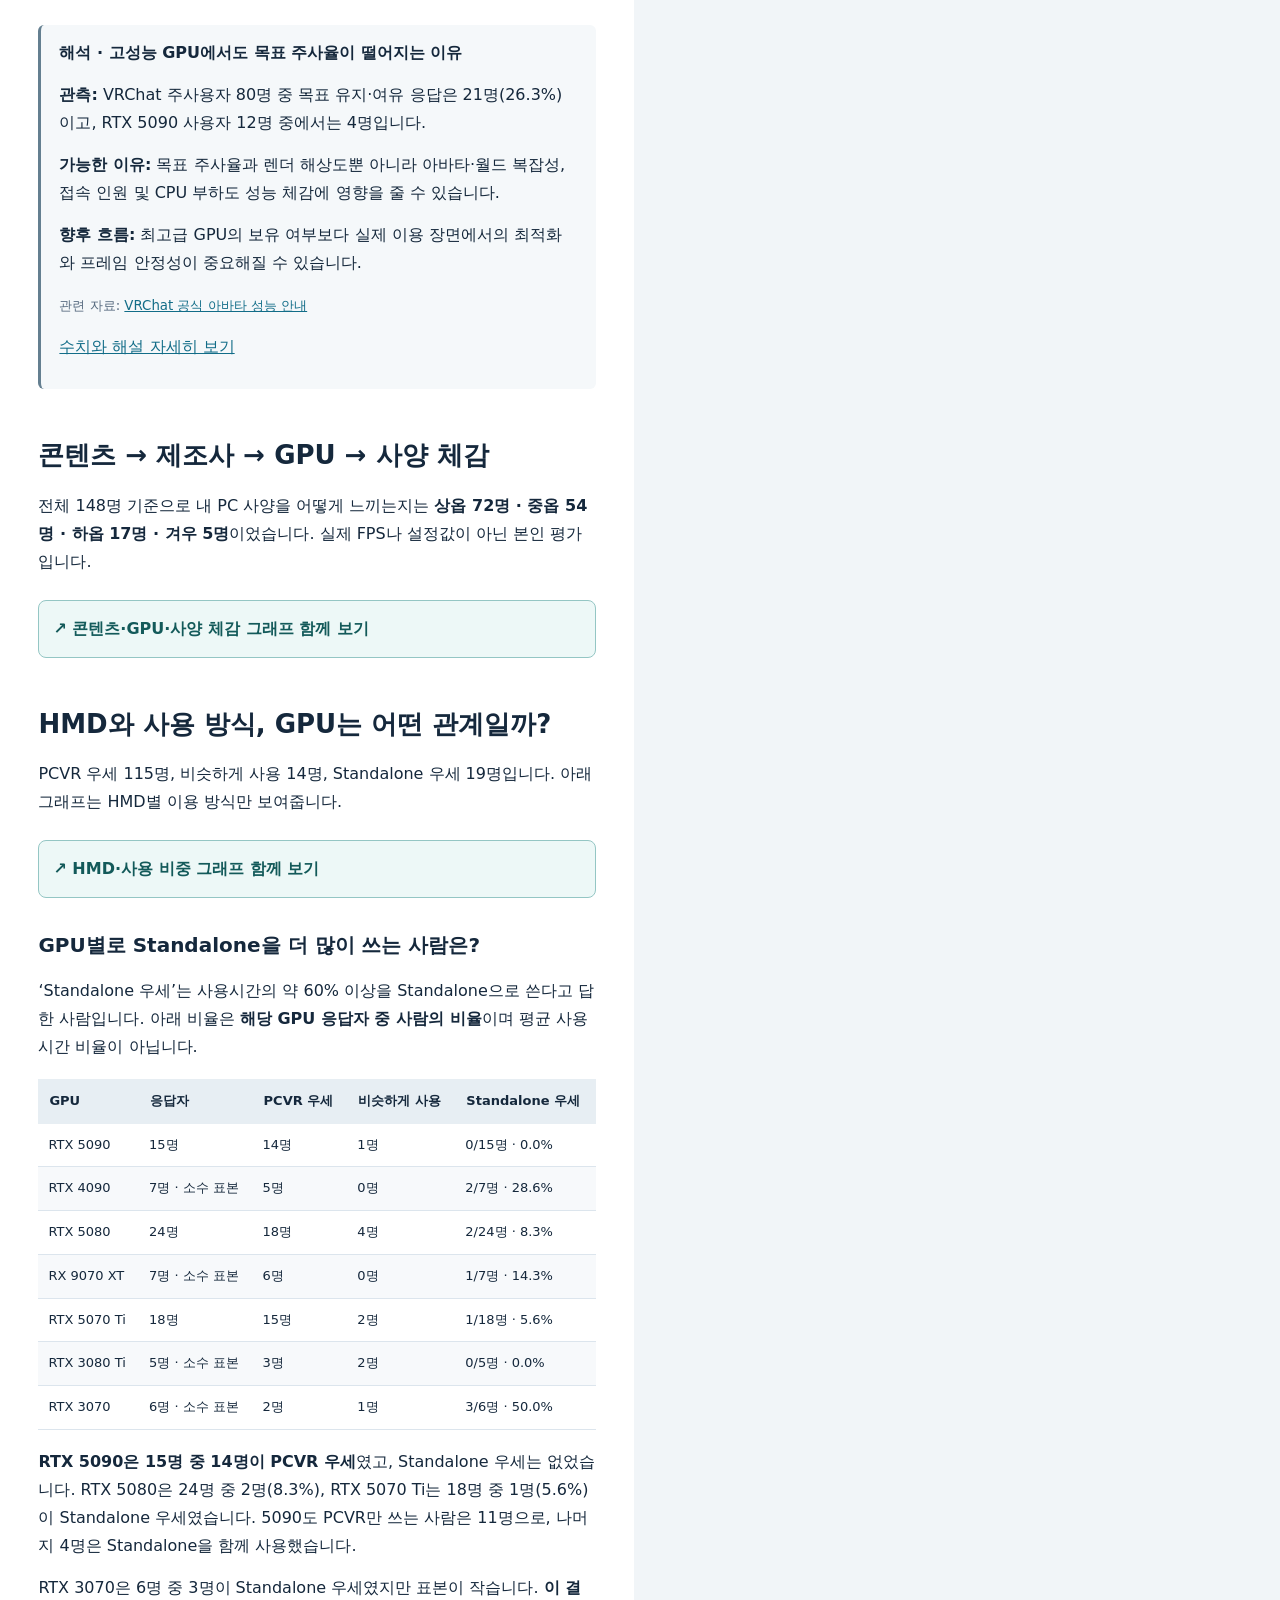
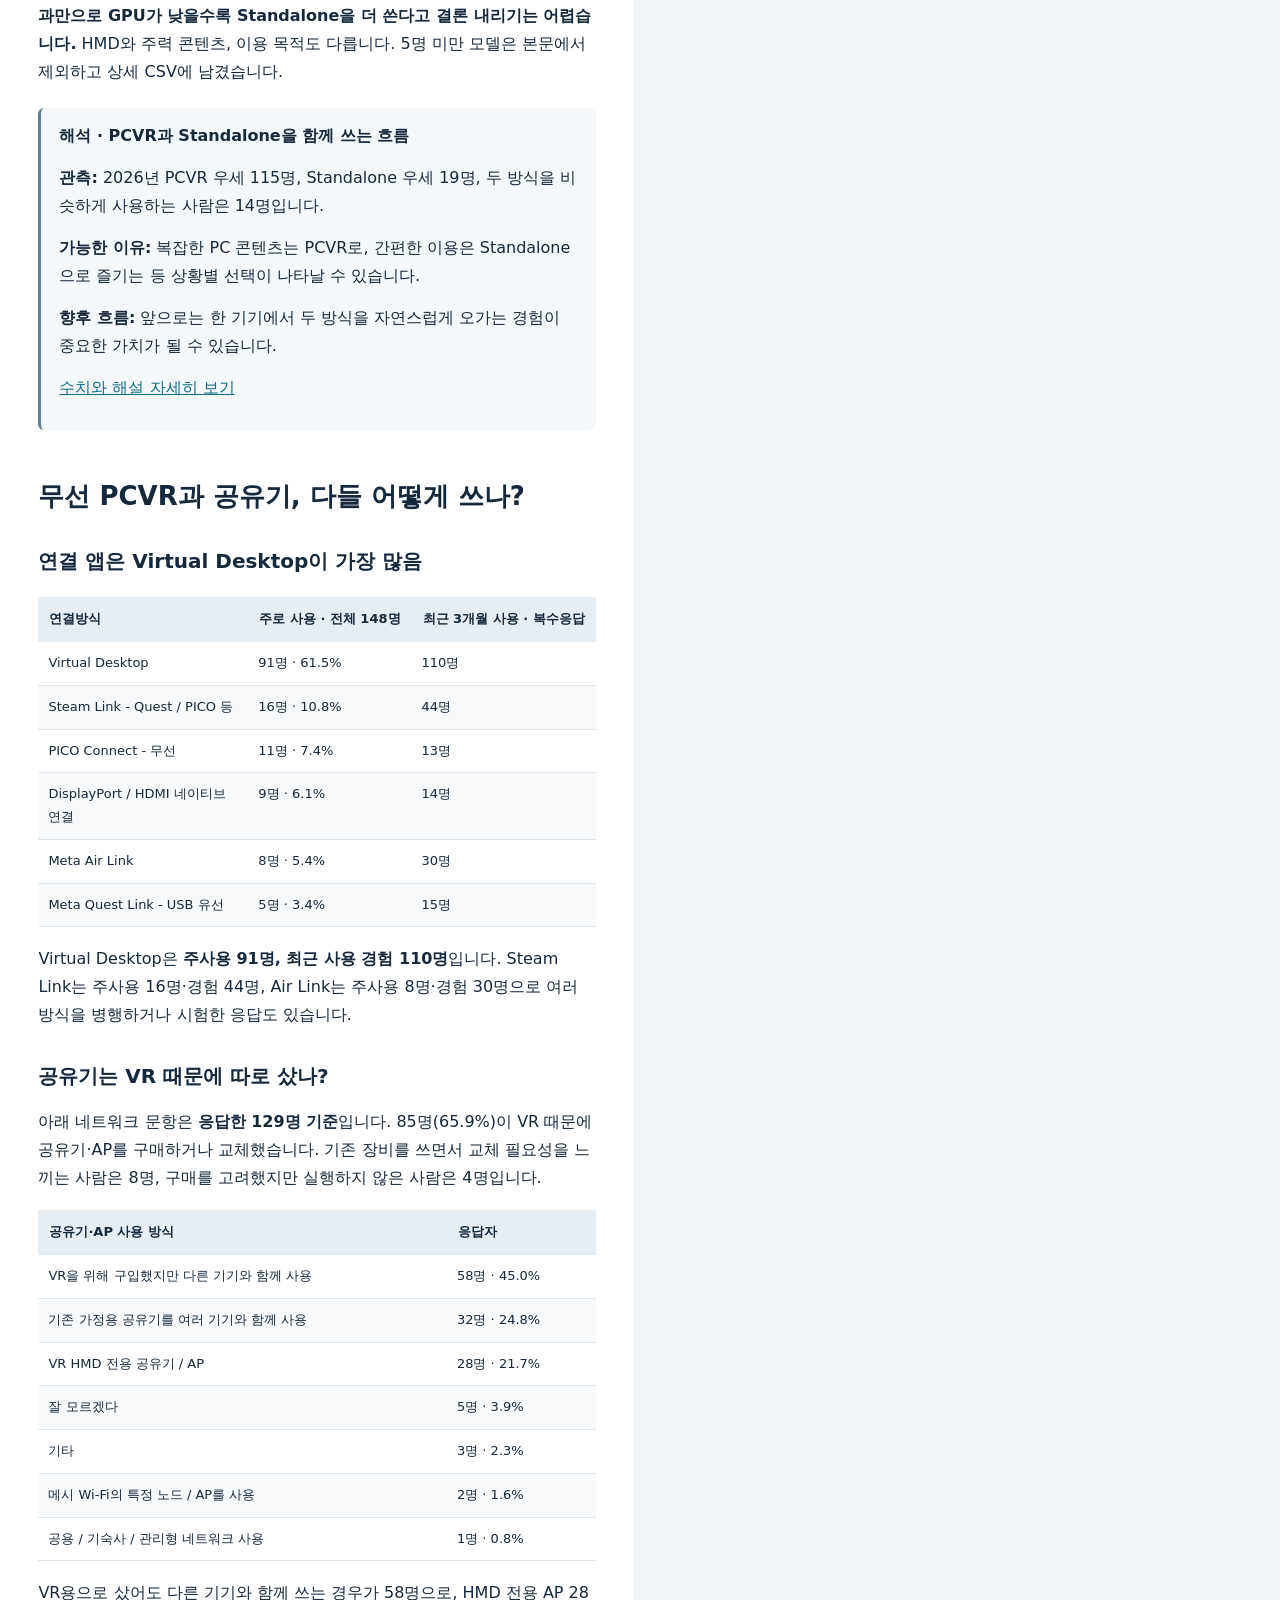
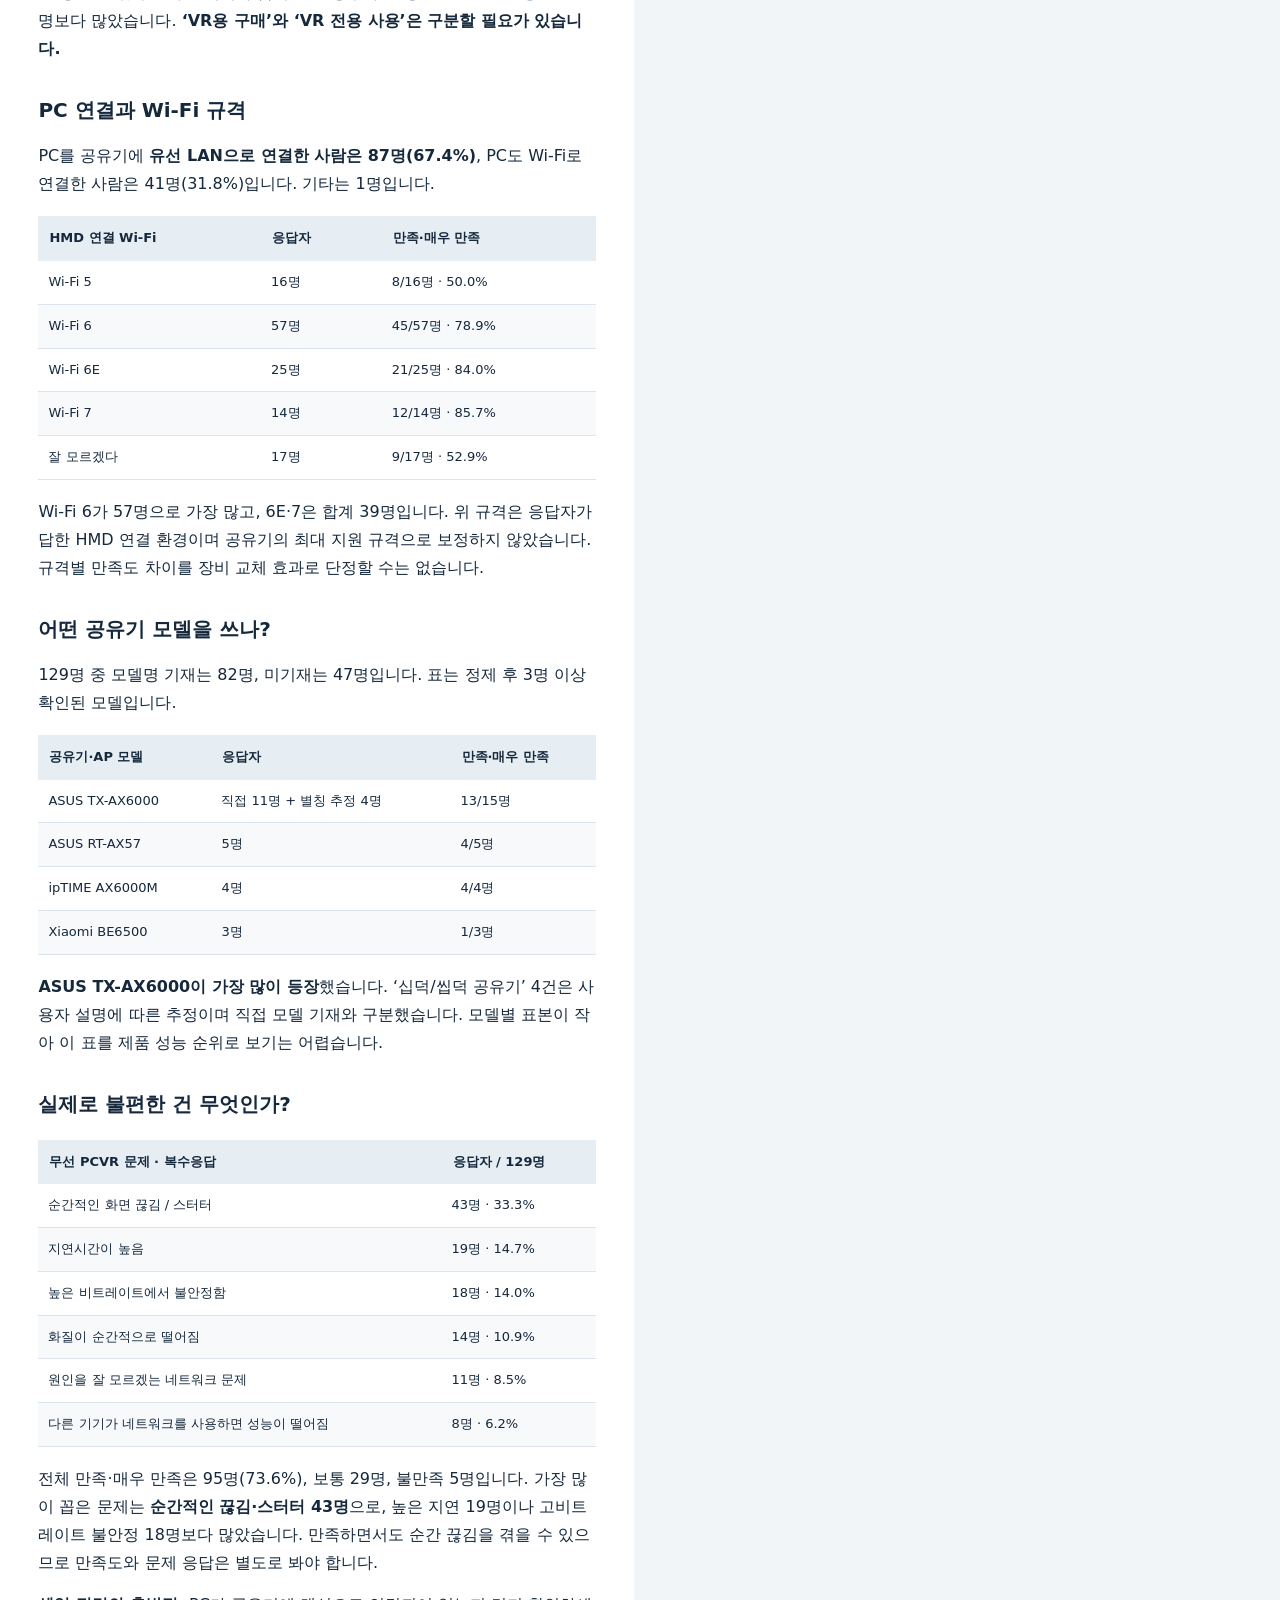
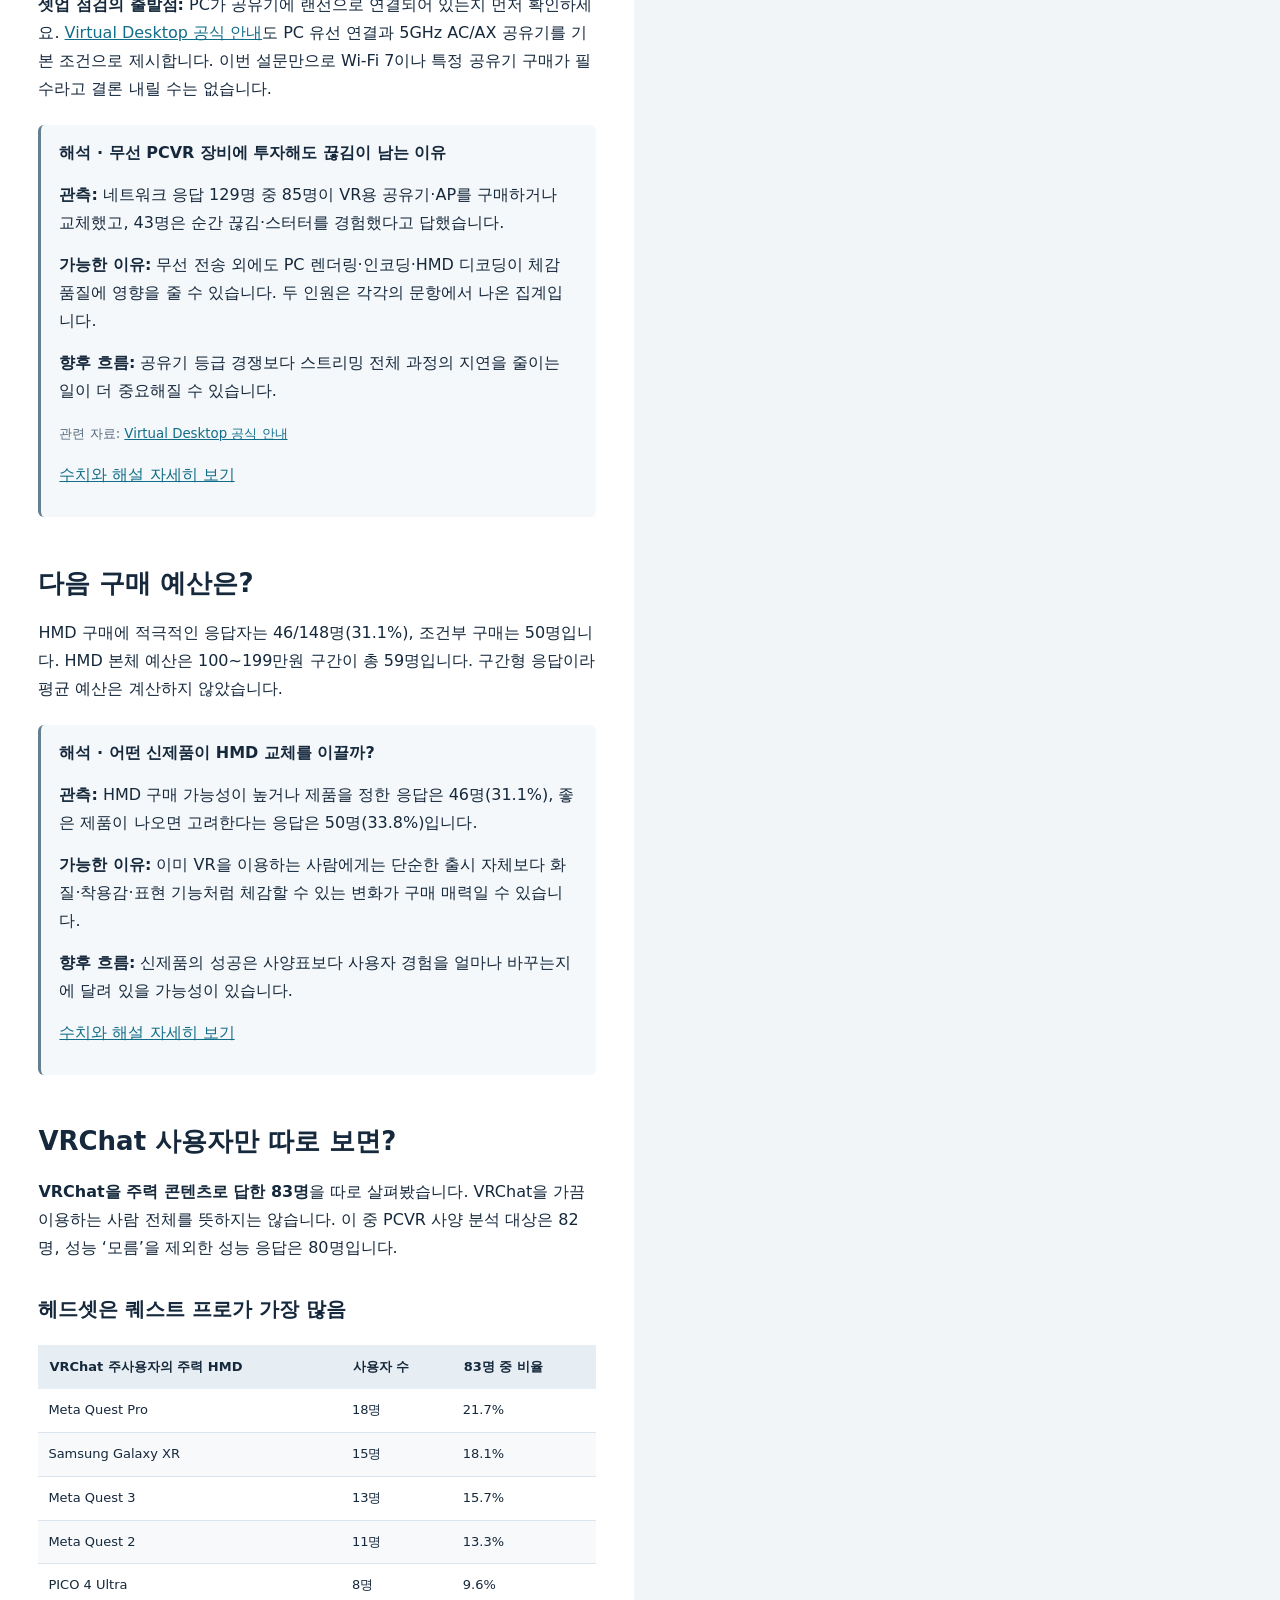
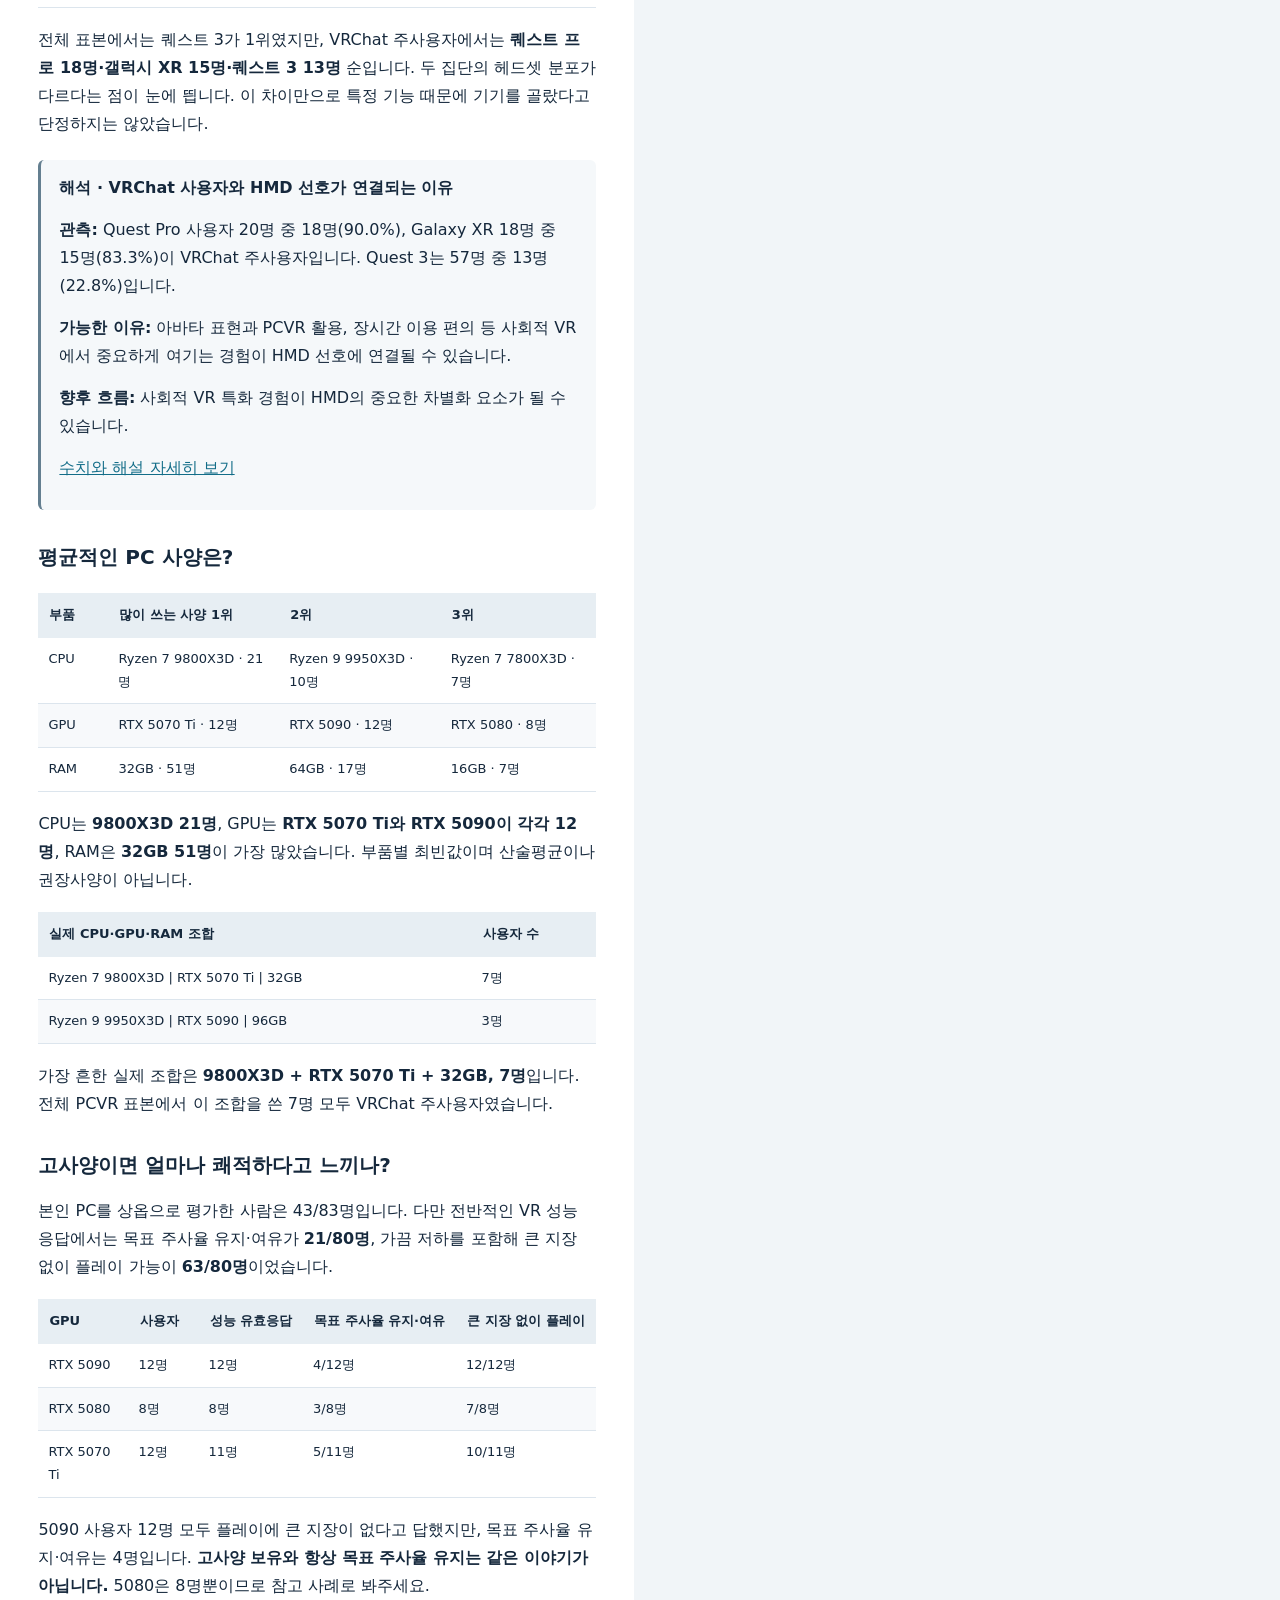
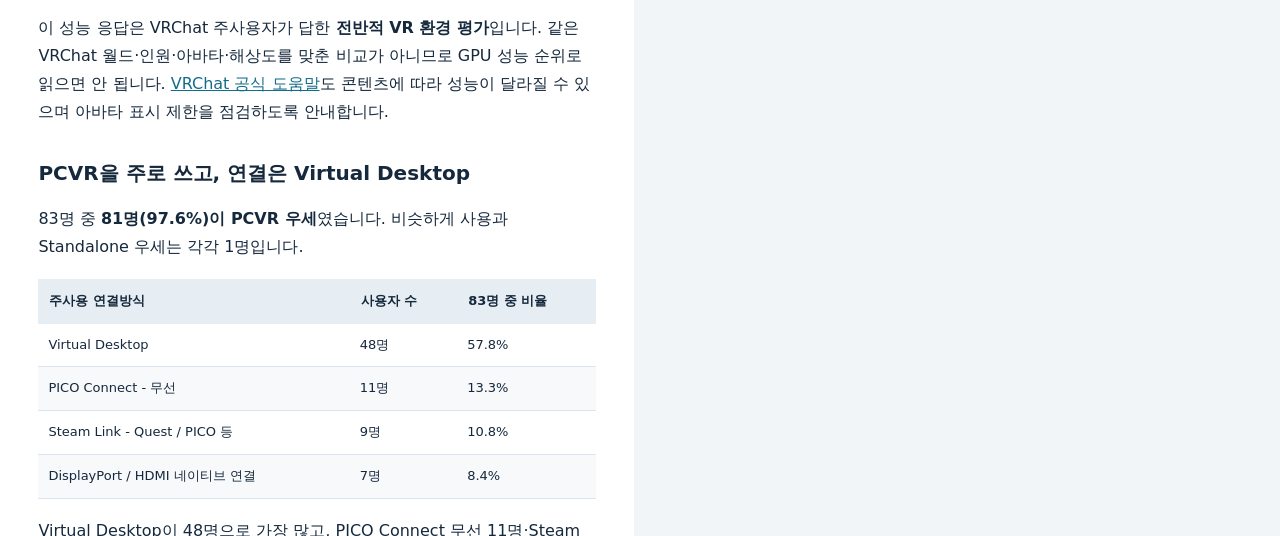
==== commit 22ddebbd: "Default to every GPU and remove chart denominator explanation panel" ====
--- a/docs/index.html
+++ b/docs/index.html
@@ -177,4 +177,4 @@
 <p><b>이용 방식의 유연화:</b> PCVR과 Standalone을 상황에 따라 사용하고 무선 스트리밍 환경 전체를 관리하는 경향이 나타날 수 있습니다.</p>
 <p><b>체감 개선에 따른 기기 교체:</b> 더 높은 사양 자체보다 기존 기기와 확실히 다른 경험이 구매를 결정하는 요소가 될 수 있습니다.</p>
 <p class="note">이 해설은 설문 응답에 기반한 가능한 설명으로, 시장 전체에 대한 확정적인 성장률·점유율 전망을 뜻하지 않습니다.</p>
-<h2 id="detail-sources">10. 자료 및 출처</h2><div class="table"><table><thead><tr><th>기준</th><th>내용</th></tr></thead><tbody><tr><td>분석 범위</td><td>가현챈 응답자; 전국 시장 대표값 아님; 가중치 미적용</td></tr><tr><td>자료 동결</td><td>2026-11-03 조회본; 원본 수정·테스트 Sheet 사용 없음</td></tr><tr><td>연도 비교</td><td>독립된 응답 구성 비교; 동일인 패널 연결 금지; 2026 재참여 응답 31명도 연결키 없음</td></tr><tr><td>콘텐츠 분류</td><td>VRChat / 리듬 / FPS·슈팅·액션 / 시뮬레이션 / VR MOD / 기타; 2025 플랫스크린은 기타</td></tr><tr><td>GPU</td><td>gpu_exact_raw는 원 응답 그대로; 표준값 별도; 제조사 분기 공란 비해당</td></tr><tr><td>GPU 표기 기준</td><td>2025 노트북 여부는 PC 형태로만 식별 가능; GPU 세부형태 및 4070 메모리 표기 차이 보존</td></tr><tr><td>성능 분모</td><td>Q31 스탠드얼론만 또는 Q30/Q35 PCVR 미사용은 주분석 제외; PC 142명 중 모름 4명 제외 → 138명</td></tr><tr><td>성능 두 기준</td><td>엄격: 대체로 유지+여유; 완화: 엄격+가끔 저하·큰 지장 없음; 실제 측정 FPS 아님</td></tr><tr><td>희소 셀</td><td>유효 n≥10 주요 경향, 5~9 참고, &lt;5 표본 부족; 통계적 유의성 보장 아님</td></tr><tr><td>권장사양</td><td>빈도와 성능 경험을 함께 표시; 인과효과·최소사양 보증 아님; 완성 PC 조합 표본 부족은 판단 보류</td></tr><tr><td>무선 분기</td><td>최근 무선 사용 선택자 11명에서 네트워크 블록 공란. 실제 Form 분기 미확인; 129명 응답자 기준</td></tr><tr><td>공유기</td><td>사용자 별칭 추정 4건은 직접 모델 기재와 구분; 연결 Wi-Fi와 기기 최대 규격 동일시 금지</td></tr><tr><td>금액</td><td>구간형 분포만 보고; 상한 개방·성능우선·계획없음·모름을 금액으로 치환하거나 평균내지 않음</td></tr><tr><td>Sankey</td><td>노드 단계별 별도 ID; 한 응답자당 단계당 1명; HMD 유지값은 파생 표시; 과거 콘텐츠 충돌 3명 제외본과 전체본 병기</td></tr><tr><td>복수응답</td><td>응답자별 중복 선택 제거; 선택율 합은 100% 초과 가능; 기타 통합 시에도 사람 중복 제거</td></tr><tr><td>서술형 코딩</td><td>규칙 기반 표기 정리+문맥 검토; 모호 모델 임의 확정 금지; 모든 변환과 원문을 별도 보존</td></tr><tr><td>적용 범위</td><td>가현챈 커뮤니티 응답자의 구성과 이용 현황을 집계한 결과</td></tr><tr><td>재현</td><td>analyze.mjs → supplement.mjs → build_workbook.mjs / build_report.mjs; 요약 비율은 Sheet 수식, 복잡한 집계는 스크립트 재실행</td></tr></tbody></table></div><ol><li><strong>2025 원본</strong> — <a href="https://docs.google.com/spreadsheets/d/1TfXn0S87nB-uVU3QhKDdA4zQTKusitNcrVag5yTTaZc/edit">공식·원본 자료</a><br><small>설문지 응답 시트1; 198행; 2025-09-11~09-20</small></li><li><strong>2026 최종</strong> — <a href="https://docs.google.com/spreadsheets/d/1qFVjKvK84yjzv_fREyNd46szdv6BCNFf9dCC_jPdF54/edit">공식·원본 자료</a><br><small>설문지 응답 시트1; 148행; 2026-10-05~11-02</small></li><li><strong>2026 설계 초안</strong> — <a href="https://docs.google.com/document/d/1qKm2oFsLR1KGhjs9VxXxf28Js89mF7FbPVCJF74Jo4A/edit">공식·원본 자료</a><br><small>실제 문항·분기와 차이 있음</small></li><li><strong>VRChat 공식 Steam</strong> — <a href="https://store.steampowered.com/app/438100/VRChat/?l=english">공식·원본 자료</a><br><small>최소 i5-4590/FX 8350, RAM 4GB, GTX 970/R9 290; 별도 권장 모델 미제시</small></li><li><strong>Beat Saber 공식 Steam</strong> — <a href="https://store.steampowered.com/app/620980/Beat_Saber/?l=english">공식·원본 자료</a><br><small>권장 i7 Skylake, RAM 8GB, GTX 1060</small></li><li><strong>Half-Life Alyx 공식 Steam</strong> — <a href="https://store.steampowered.com/app/546560/HalfLife_Alyx/?l=english">공식·원본 자료</a><br><small>최소 i5-7500/Ryzen 5 1600, RAM 12GB, GTX 1060/RX 580, VRAM 6GB</small></li><li><strong>Assetto Corsa 공식 Steam</strong> — <a href="https://store.steampowered.com/app/244210/Assetto_Corsa/?cc=us&amp;l=english">공식·원본 자료</a><br><small>일반 권장 AMD 6코어/Intel 4코어, RAM 6GB, Radeon 290X/GTX970; VR 전용 보장 사양 아님</small></li><li><strong>UEVR 공식 문서</strong> — <a href="https://docs.uevr.io/usage/overview.html">공식·원본 자료</a><br><small>게임별 설정·런타임에 따라 성능 차이; 일괄 모델 권장값 미확인</small></li><li><strong>Virtual Desktop 공식</strong> — <a href="https://www.vrdesktop.net/">공식·원본 자료</a><br><small>PC 유선 연결 및 5GHz AC/AX 공유기 안내</small></li><li><strong>ipTIME AX6000M 공식</strong> — <a href="https://www.iptime.com/products/709?pd=1">공식·원본 자료</a><br><small>Wi-Fi 6, 2.4/5GHz; 응답값 자동 수정 안 함</small></li><li><strong>자유응답 방법론</strong> — <a href="https://aapor.org/standards-and-ethics/best-practices/">공식·원본 자료</a><br><small>코딩 및 문항·분모 공개</small></li><li><strong>별칭 매핑</strong> — 사용자 제공, 2026-11-03<br><small>십덕/씹덕 공유기 → ASUS TX-AX6000; 추정 플래그 유지</small></li></ol></article><footer>가현챈 응답자 기준 · 원본 설문 수정 없음</footer></main><div id="splitter" class="splitter" role="separator" aria-label="본문과 Sankey 그래프 너비 조절" aria-controls="reading graphPanel" aria-orientation="vertical" aria-valuemin="30" aria-valuemax="70" aria-valuenow="54" tabindex="0" title="드래그 또는 좌우 방향키로 너비 조절 · 더블클릭 초기화"><span class="splitter-handle" aria-hidden="true"></span></div><aside id="graphPanel" aria-label="대화형 Sankey 패널"><div class="panel-head"><strong>Sankey 탐색</strong><div><a href="sankey.html" target="_blank">별도 화면 ↗</a><button id="expandGraph">크게 보기</button><button id="closeGraph" aria-label="그래프 패널 닫기">닫기</button></div></div><div class="panel-body"><label>흐름<select id="diagram"><option value="content" >콘텐츠 변화</option><option value="perception" selected>콘텐츠·GPU·사양 체감</option><option value="perf" >HMD·GPU·실제 성능</option><option value="mode" >HMD·사용 비중</option></select></label><label>주력 콘텐츠<select id="group"><option>전체</option><option>VRChat</option><option>리듬게임</option><option>FPS·슈팅·액션</option><option>시뮬레이션</option><option>VR MOD</option><option>기타 콘텐츠</option></select></label><label><input type="checkbox" id="exclude" checked>회고 응답 충돌 제외</label><p id="scope" class="scope"></p><div class="tools graph-tools"><button id="fit" type="button">폭 맞추기</button><button id="zoomOut" type="button" aria-label="그래프 축소">−</button><label>크기 <input id="zoom" type="range" min="20" max="200" value="100" step="5" aria-label="그래프 확대율"></label><output id="zoomValue" for="zoom">100%</output><button id="zoomIn" type="button" aria-label="그래프 확대">＋</button><button id="resetView" type="button">원래 크기</button><button id="download" type="button" title="현재 필터의 개별 원본 링크를 저장합니다">원본 CSV</button></div><label id="gpuLimitControl" class="gpu-limit-control">GPU 표시 <select id="gpuLimit"><option value="5" selected>목적지별 상위 5종 + 기타</option><option value="all">원본 전체 흐름 (모든 GPU)</option></select></label><label class="node-jump-control">항목 바로 찾기 <select id="nodeJump" aria-label="표시된 Sankey 항목을 찾아 이동"><option value="">항목 선택…</option></select></label><div class="sankey-selection"><div id="selectionInfo" role="status" aria-live="polite">항목이나 연결선을 선택하면 인원과 관련 흐름을 표시합니다.</div><button id="clearSelection" type="button" hidden>선택 해제</button></div><p class="hint">빈 공간 드래그: 이동 · Ctrl+휠: 위치 중심 확대 · 항목·연결선 클릭: 연결 강조 (Alt+드래그로 선 위에서도 이동)</p><div id="chart" tabindex="0" aria-label="Sankey 흐름. 드래그로 이동하고 항목을 선택합니다"></div><details><summary>항목별 색상 범례</summary><div id="legend"></div></details><details><summary>현재 연결표</summary><div id="links"></div></details><p class="hint">GPU는 3DMark Steel Nomad 점수 내림차순, 성능·사양 체감은 높은 순. VR 실성능 순위는 아닙니다.</p></div></aside></div><button id="mobileGraph" aria-controls="graphPanel" aria-expanded="false">Sankey 그래프 열기 ↑</button><script src="data.js"></script><script src="site.js"></script><script src="sankey.js"></script></html>+<h2 id="detail-sources">10. 자료 및 출처</h2><div class="table"><table><thead><tr><th>기준</th><th>내용</th></tr></thead><tbody><tr><td>분석 범위</td><td>가현챈 응답자; 전국 시장 대표값 아님; 가중치 미적용</td></tr><tr><td>자료 동결</td><td>2026-11-03 조회본; 원본 수정·테스트 Sheet 사용 없음</td></tr><tr><td>연도 비교</td><td>독립된 응답 구성 비교; 동일인 패널 연결 금지; 2026 재참여 응답 31명도 연결키 없음</td></tr><tr><td>콘텐츠 분류</td><td>VRChat / 리듬 / FPS·슈팅·액션 / 시뮬레이션 / VR MOD / 기타; 2025 플랫스크린은 기타</td></tr><tr><td>GPU</td><td>gpu_exact_raw는 원 응답 그대로; 표준값 별도; 제조사 분기 공란 비해당</td></tr><tr><td>GPU 표기 기준</td><td>2025 노트북 여부는 PC 형태로만 식별 가능; GPU 세부형태 및 4070 메모리 표기 차이 보존</td></tr><tr><td>성능 분모</td><td>Q31 스탠드얼론만 또는 Q30/Q35 PCVR 미사용은 주분석 제외; PC 142명 중 모름 4명 제외 → 138명</td></tr><tr><td>성능 두 기준</td><td>엄격: 대체로 유지+여유; 완화: 엄격+가끔 저하·큰 지장 없음; 실제 측정 FPS 아님</td></tr><tr><td>희소 셀</td><td>유효 n≥10 주요 경향, 5~9 참고, &lt;5 표본 부족; 통계적 유의성 보장 아님</td></tr><tr><td>권장사양</td><td>빈도와 성능 경험을 함께 표시; 인과효과·최소사양 보증 아님; 완성 PC 조합 표본 부족은 판단 보류</td></tr><tr><td>무선 분기</td><td>최근 무선 사용 선택자 11명에서 네트워크 블록 공란. 실제 Form 분기 미확인; 129명 응답자 기준</td></tr><tr><td>공유기</td><td>사용자 별칭 추정 4건은 직접 모델 기재와 구분; 연결 Wi-Fi와 기기 최대 규격 동일시 금지</td></tr><tr><td>금액</td><td>구간형 분포만 보고; 상한 개방·성능우선·계획없음·모름을 금액으로 치환하거나 평균내지 않음</td></tr><tr><td>Sankey</td><td>노드 단계별 별도 ID; 한 응답자당 단계당 1명; HMD 유지값은 파생 표시; 과거 콘텐츠 충돌 3명 제외본과 전체본 병기</td></tr><tr><td>복수응답</td><td>응답자별 중복 선택 제거; 선택율 합은 100% 초과 가능; 기타 통합 시에도 사람 중복 제거</td></tr><tr><td>서술형 코딩</td><td>규칙 기반 표기 정리+문맥 검토; 모호 모델 임의 확정 금지; 모든 변환과 원문을 별도 보존</td></tr><tr><td>적용 범위</td><td>가현챈 커뮤니티 응답자의 구성과 이용 현황을 집계한 결과</td></tr><tr><td>재현</td><td>analyze.mjs → supplement.mjs → build_workbook.mjs / build_report.mjs; 요약 비율은 Sheet 수식, 복잡한 집계는 스크립트 재실행</td></tr></tbody></table></div><ol><li><strong>2025 원본</strong> — <a href="https://docs.google.com/spreadsheets/d/1TfXn0S87nB-uVU3QhKDdA4zQTKusitNcrVag5yTTaZc/edit">공식·원본 자료</a><br><small>설문지 응답 시트1; 198행; 2025-09-11~09-20</small></li><li><strong>2026 최종</strong> — <a href="https://docs.google.com/spreadsheets/d/1qFVjKvK84yjzv_fREyNd46szdv6BCNFf9dCC_jPdF54/edit">공식·원본 자료</a><br><small>설문지 응답 시트1; 148행; 2026-10-05~11-02</small></li><li><strong>2026 설계 초안</strong> — <a href="https://docs.google.com/document/d/1qKm2oFsLR1KGhjs9VxXxf28Js89mF7FbPVCJF74Jo4A/edit">공식·원본 자료</a><br><small>실제 문항·분기와 차이 있음</small></li><li><strong>VRChat 공식 Steam</strong> — <a href="https://store.steampowered.com/app/438100/VRChat/?l=english">공식·원본 자료</a><br><small>최소 i5-4590/FX 8350, RAM 4GB, GTX 970/R9 290; 별도 권장 모델 미제시</small></li><li><strong>Beat Saber 공식 Steam</strong> — <a href="https://store.steampowered.com/app/620980/Beat_Saber/?l=english">공식·원본 자료</a><br><small>권장 i7 Skylake, RAM 8GB, GTX 1060</small></li><li><strong>Half-Life Alyx 공식 Steam</strong> — <a href="https://store.steampowered.com/app/546560/HalfLife_Alyx/?l=english">공식·원본 자료</a><br><small>최소 i5-7500/Ryzen 5 1600, RAM 12GB, GTX 1060/RX 580, VRAM 6GB</small></li><li><strong>Assetto Corsa 공식 Steam</strong> — <a href="https://store.steampowered.com/app/244210/Assetto_Corsa/?cc=us&amp;l=english">공식·원본 자료</a><br><small>일반 권장 AMD 6코어/Intel 4코어, RAM 6GB, Radeon 290X/GTX970; VR 전용 보장 사양 아님</small></li><li><strong>UEVR 공식 문서</strong> — <a href="https://docs.uevr.io/usage/overview.html">공식·원본 자료</a><br><small>게임별 설정·런타임에 따라 성능 차이; 일괄 모델 권장값 미확인</small></li><li><strong>Virtual Desktop 공식</strong> — <a href="https://www.vrdesktop.net/">공식·원본 자료</a><br><small>PC 유선 연결 및 5GHz AC/AX 공유기 안내</small></li><li><strong>ipTIME AX6000M 공식</strong> — <a href="https://www.iptime.com/products/709?pd=1">공식·원본 자료</a><br><small>Wi-Fi 6, 2.4/5GHz; 응답값 자동 수정 안 함</small></li><li><strong>자유응답 방법론</strong> — <a href="https://aapor.org/standards-and-ethics/best-practices/">공식·원본 자료</a><br><small>코딩 및 문항·분모 공개</small></li><li><strong>별칭 매핑</strong> — 사용자 제공, 2026-11-03<br><small>십덕/씹덕 공유기 → ASUS TX-AX6000; 추정 플래그 유지</small></li></ol></article><footer>가현챈 응답자 기준 · 원본 설문 수정 없음</footer></main><div id="splitter" class="splitter" role="separator" aria-label="본문과 Sankey 그래프 너비 조절" aria-controls="reading graphPanel" aria-orientation="vertical" aria-valuemin="30" aria-valuemax="70" aria-valuenow="54" tabindex="0" title="드래그 또는 좌우 방향키로 너비 조절 · 더블클릭 초기화"><span class="splitter-handle" aria-hidden="true"></span></div><aside id="graphPanel" aria-label="대화형 Sankey 패널"><div class="panel-head"><strong>Sankey 탐색</strong><div><a href="sankey.html" target="_blank">별도 화면 ↗</a><button id="expandGraph">크게 보기</button><button id="closeGraph" aria-label="그래프 패널 닫기">닫기</button></div></div><div class="panel-body"><label>흐름<select id="diagram"><option value="content" >콘텐츠 변화</option><option value="perception" selected>콘텐츠·GPU·사양 체감</option><option value="perf" >HMD·GPU·실제 성능</option><option value="mode" >HMD·사용 비중</option></select></label><label>주력 콘텐츠<select id="group"><option>전체</option><option>VRChat</option><option>리듬게임</option><option>FPS·슈팅·액션</option><option>시뮬레이션</option><option>VR MOD</option><option>기타 콘텐츠</option></select></label><label><input type="checkbox" id="exclude" checked>회고 응답 충돌 제외</label><div class="tools graph-tools"><button id="fit" type="button">폭 맞추기</button><button id="zoomOut" type="button" aria-label="그래프 축소">−</button><label>크기 <input id="zoom" type="range" min="20" max="200" value="100" step="5" aria-label="그래프 확대율"></label><output id="zoomValue" for="zoom">100%</output><button id="zoomIn" type="button" aria-label="그래프 확대">＋</button><button id="resetView" type="button">원래 크기</button><button id="download" type="button" title="현재 필터의 개별 원본 링크를 저장합니다">원본 CSV</button></div><label id="gpuLimitControl" class="gpu-limit-control">GPU 표시 <select id="gpuLimit"><option value="all" selected>모든 GPU 표시</option><option value="12">상위 12종 + 기타</option><option value="20">상위 20종 + 기타</option></select></label><label class="node-jump-control">항목 바로 찾기 <select id="nodeJump" aria-label="표시된 Sankey 항목을 찾아 이동"><option value="">항목 선택…</option></select></label><div class="sankey-selection"><div id="selectionInfo" role="status" aria-live="polite">항목이나 연결선을 선택하면 인원과 관련 흐름을 표시합니다.</div><button id="clearSelection" type="button" hidden>선택 해제</button></div><p class="hint">빈 공간 드래그: 이동 · Ctrl+휠: 위치 중심 확대 · 항목·연결선 클릭: 연결 강조 (Alt+드래그로 선 위에서도 이동)</p><div id="chart" tabindex="0" aria-label="Sankey 흐름. 드래그로 이동하고 항목을 선택합니다"></div><details><summary>항목별 색상 범례</summary><div id="legend"></div></details><details><summary>현재 연결표</summary><div id="links"></div></details><p class="hint">GPU는 3DMark Steel Nomad 점수 내림차순, 성능·사양 체감은 높은 순. VR 실성능 순위는 아닙니다.</p></div></aside></div><button id="mobileGraph" aria-controls="graphPanel" aria-expanded="false">Sankey 그래프 열기 ↑</button><script src="data.js"></script><script src="site.js"></script><script src="sankey.js"></script></html>
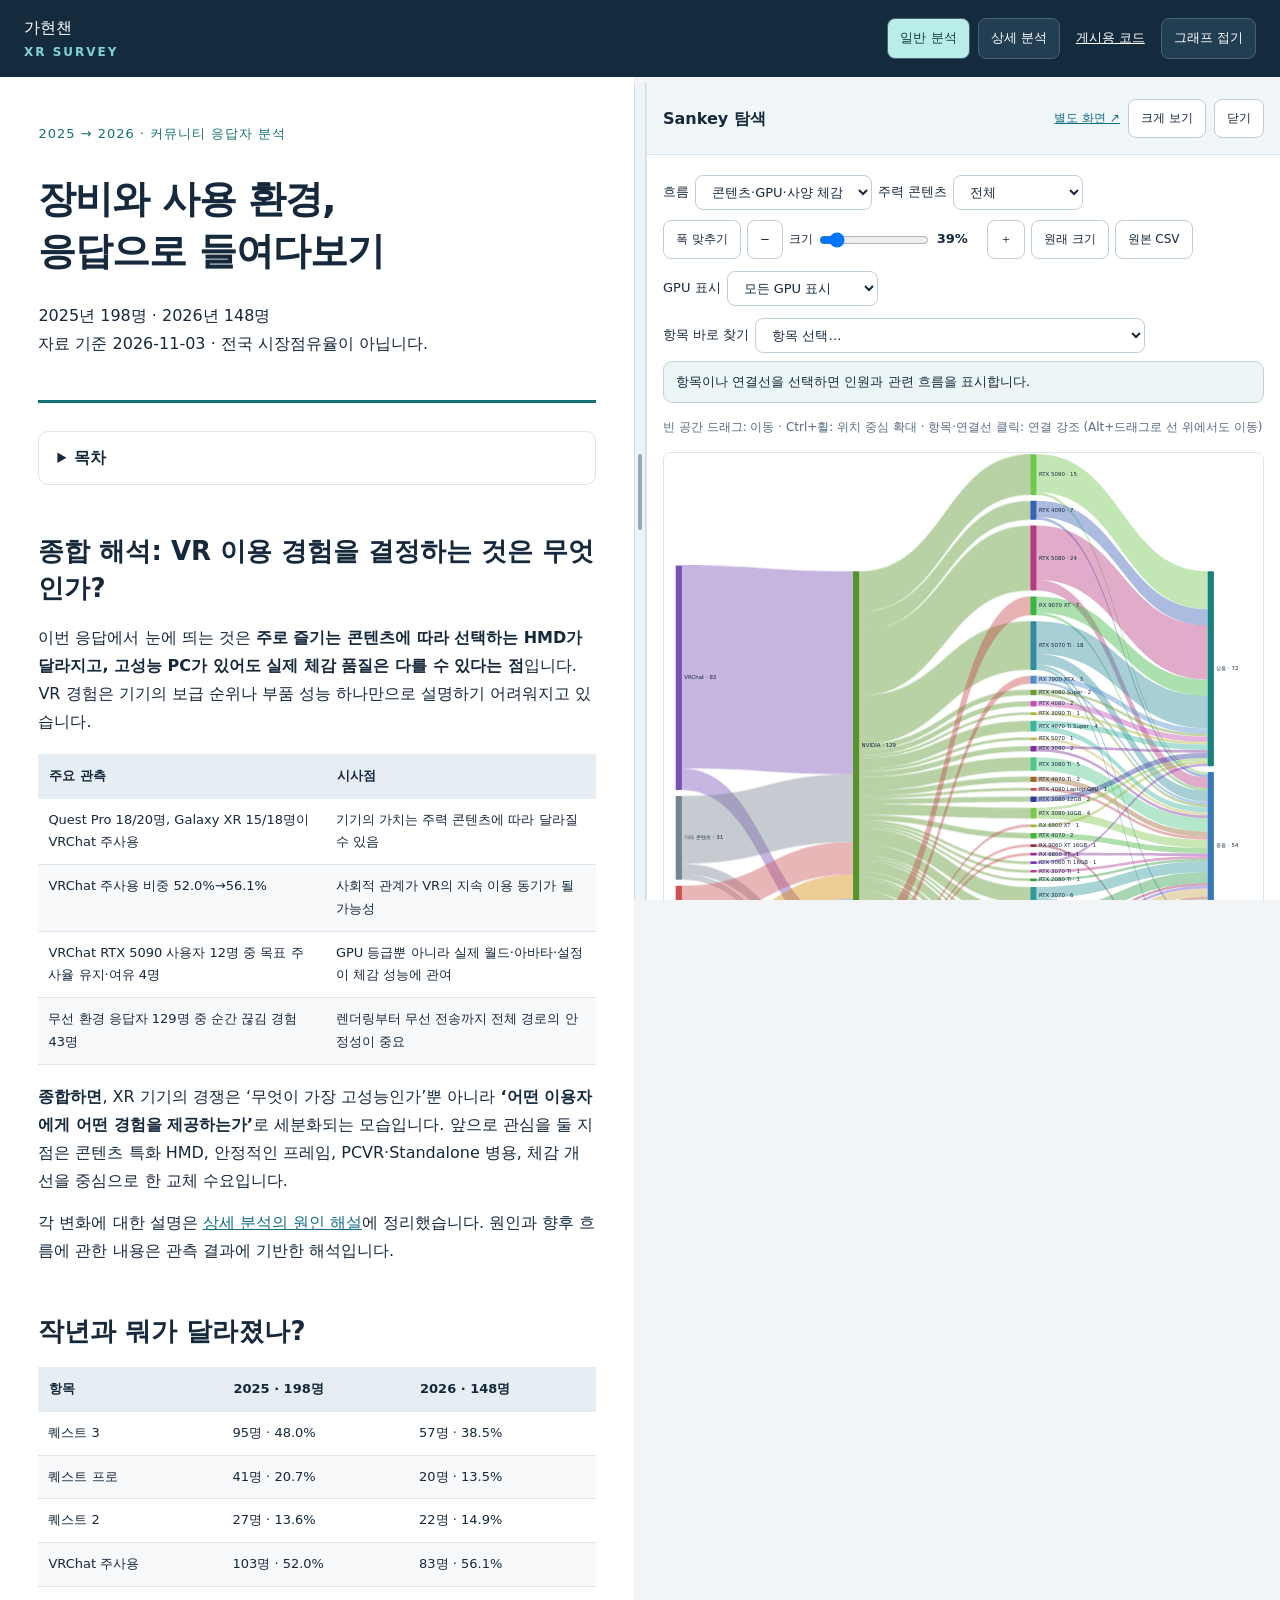
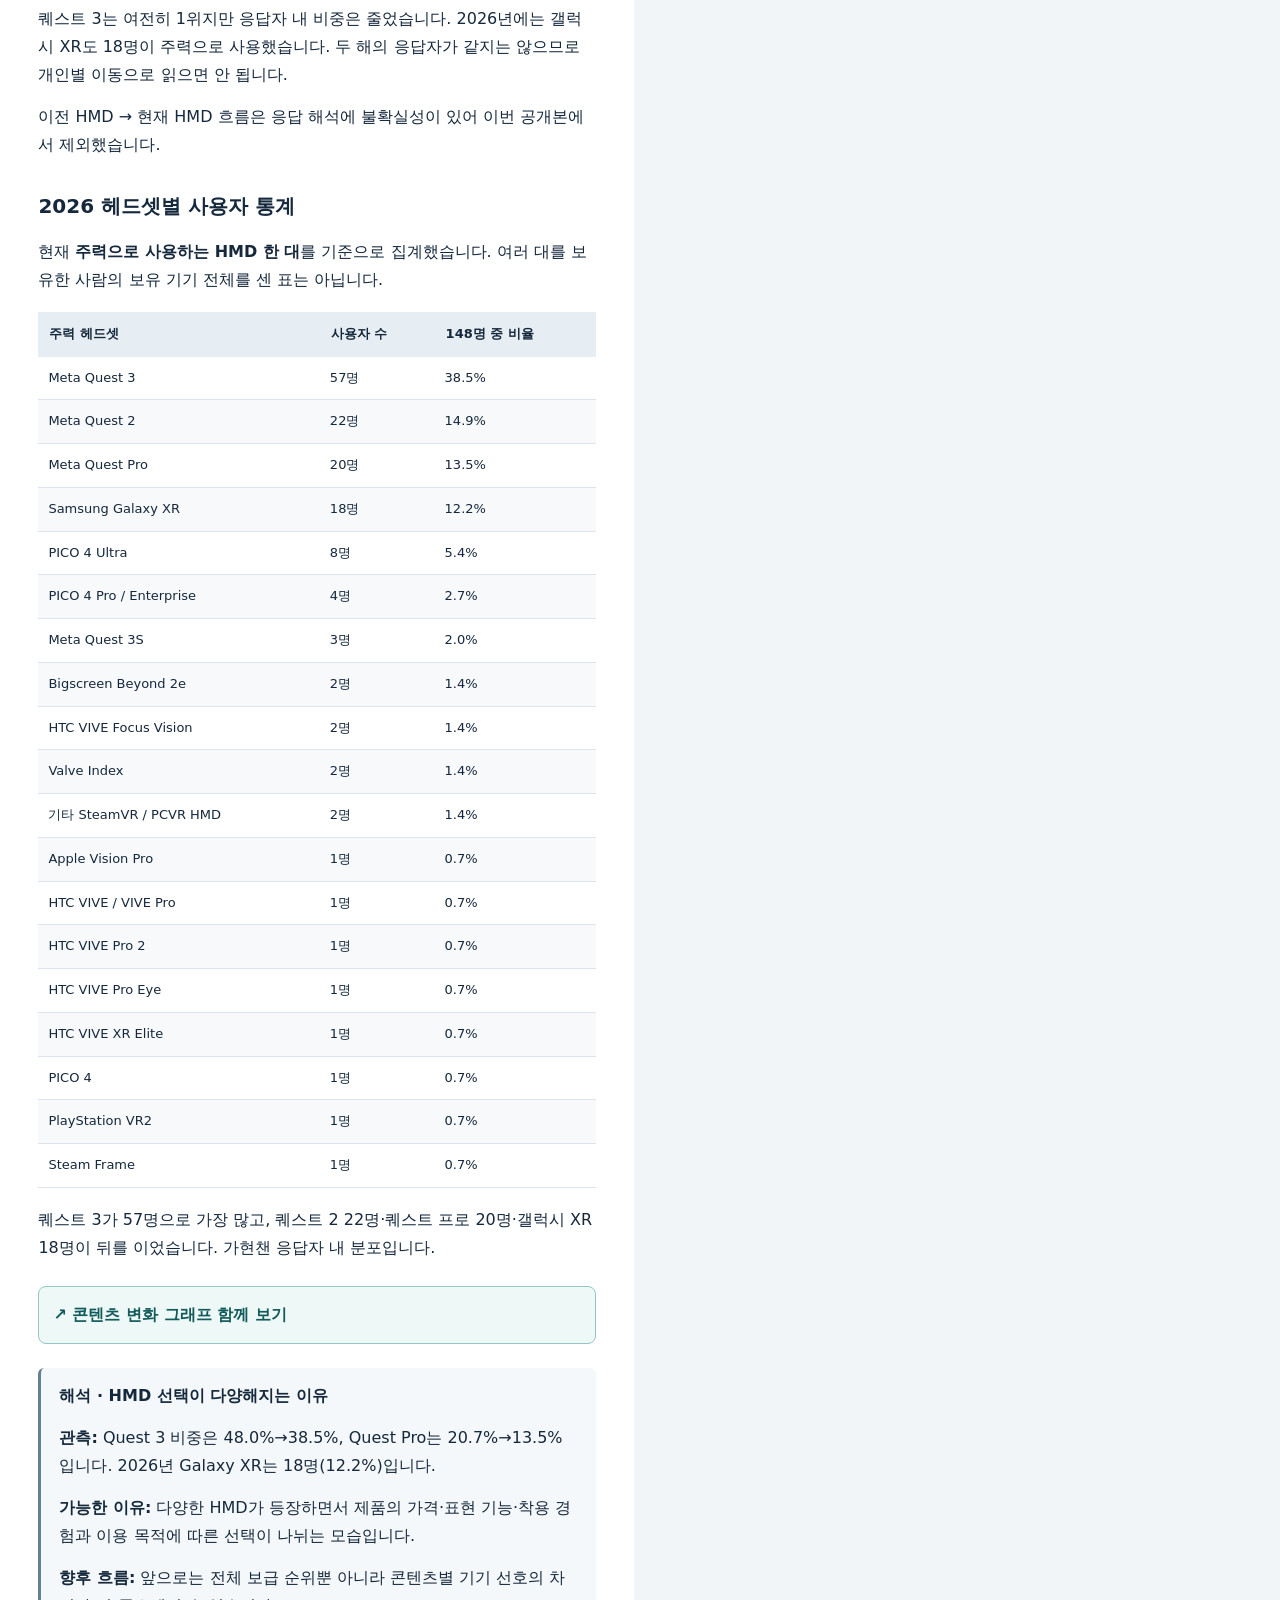
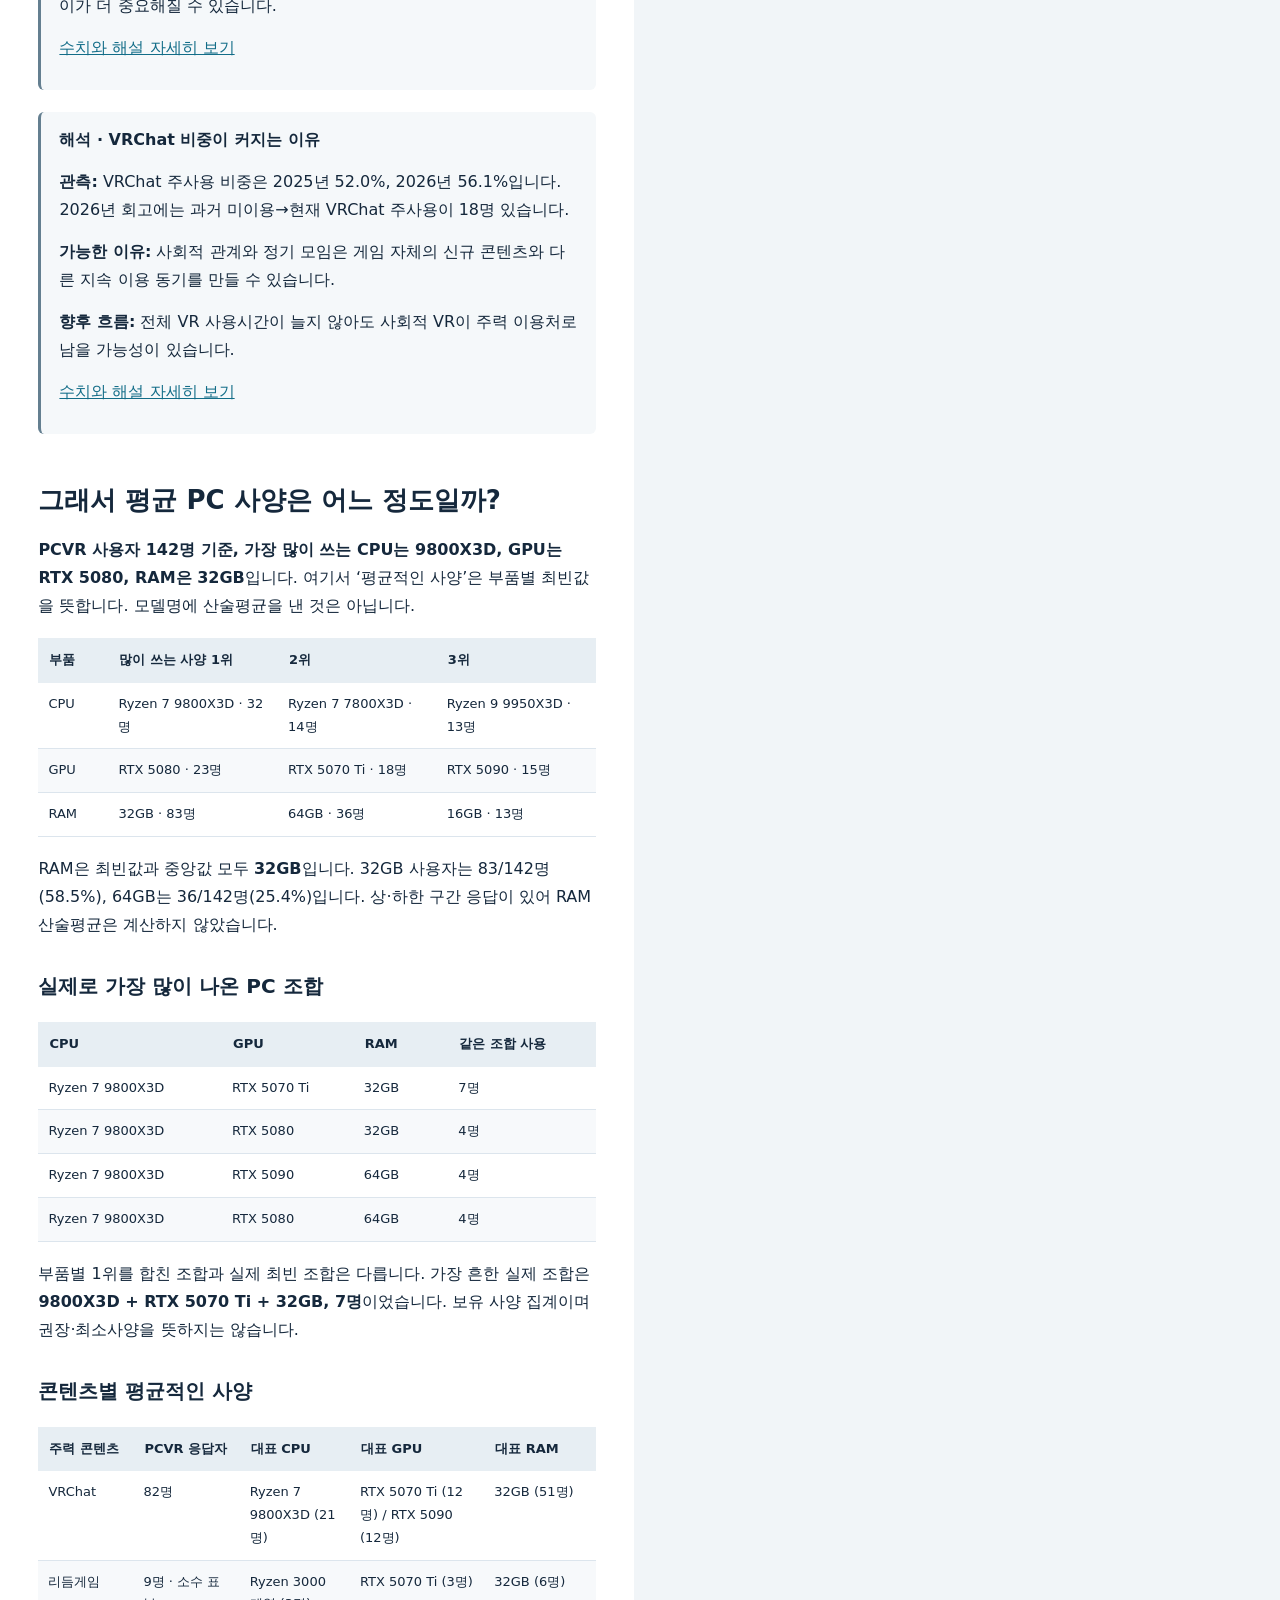
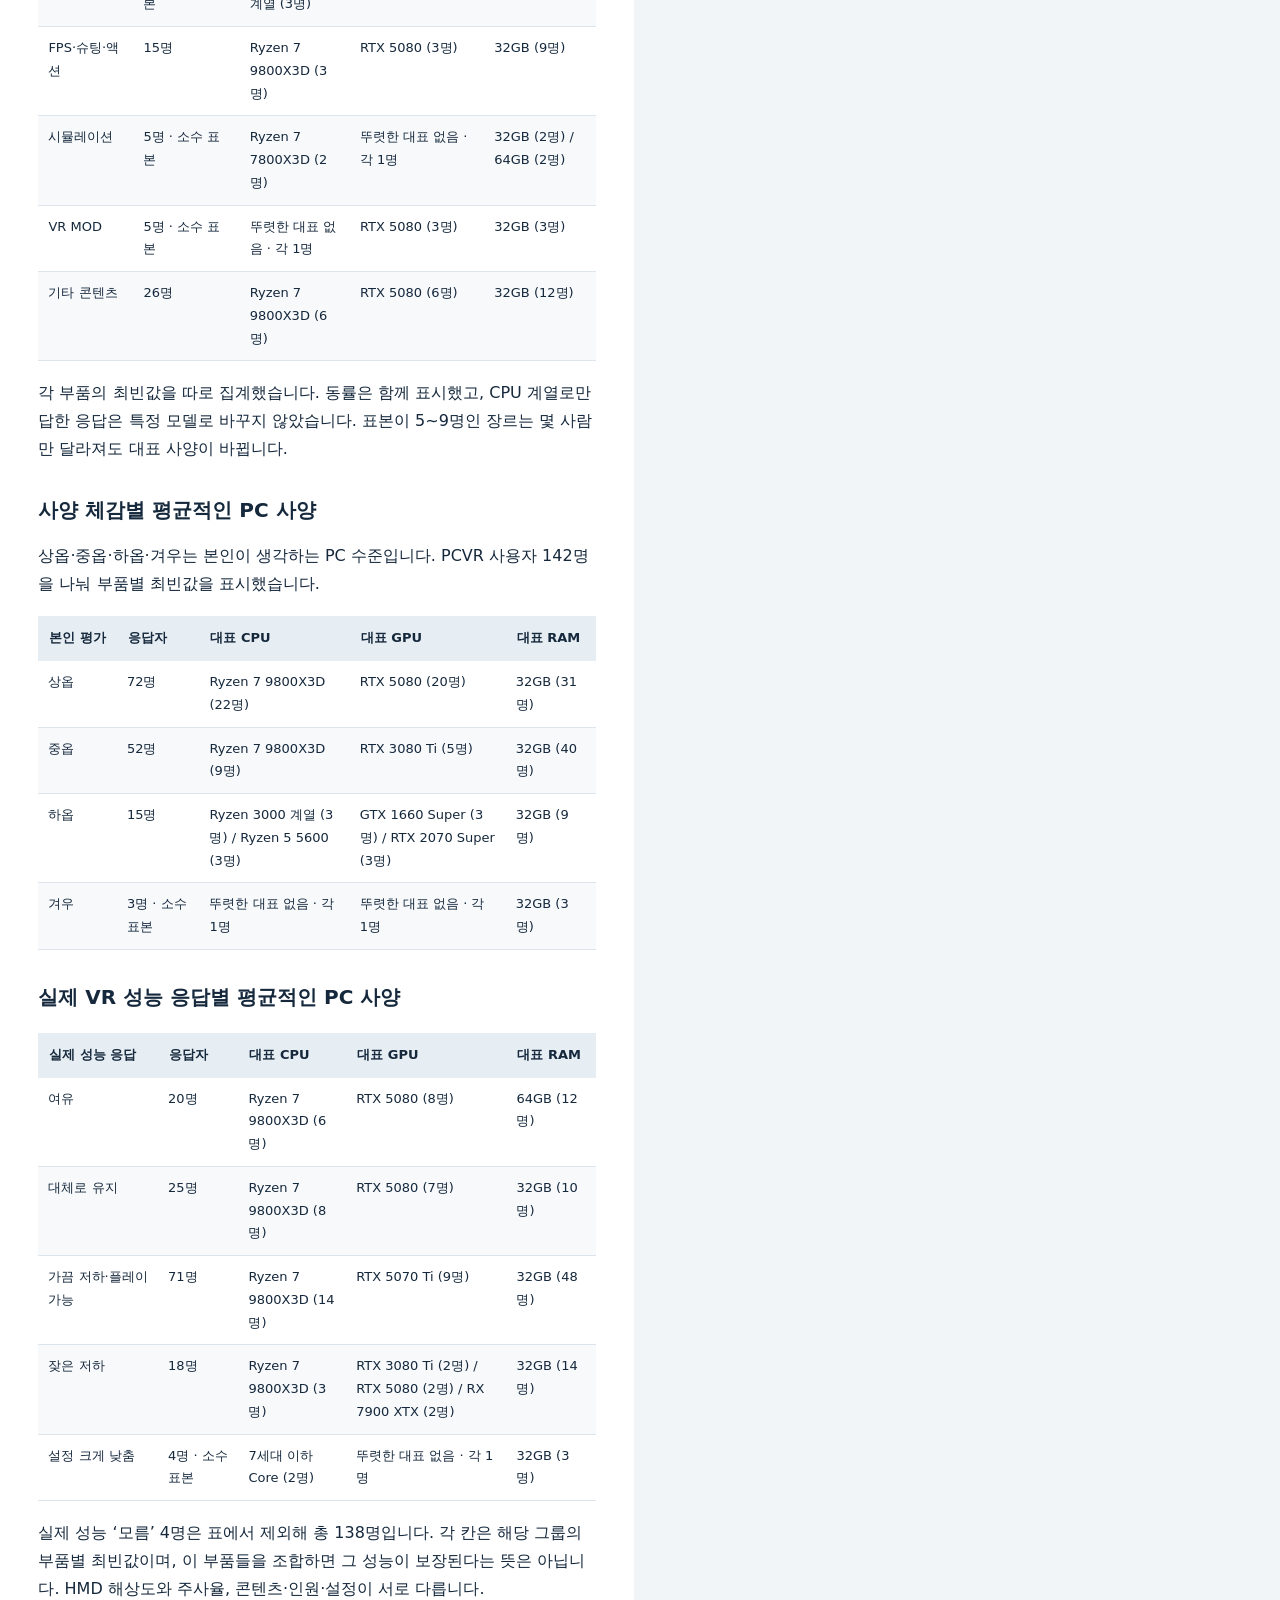
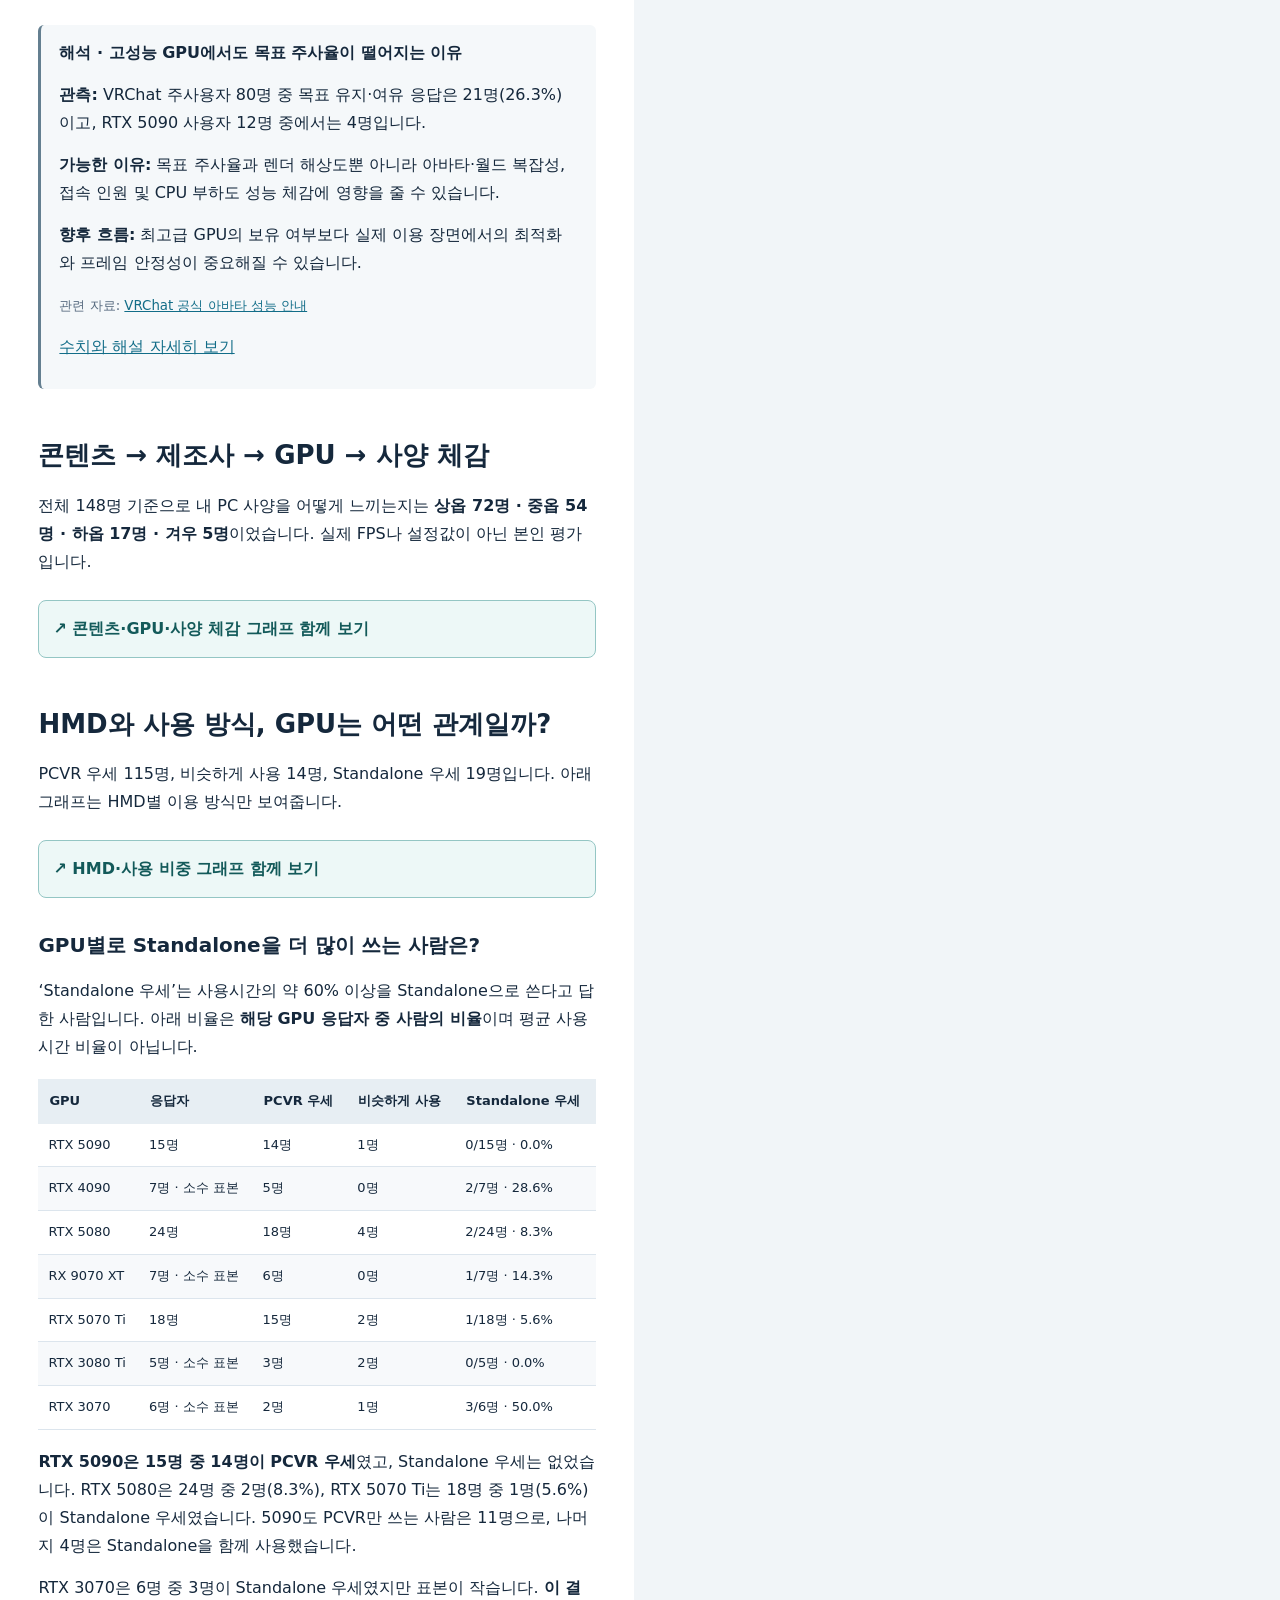
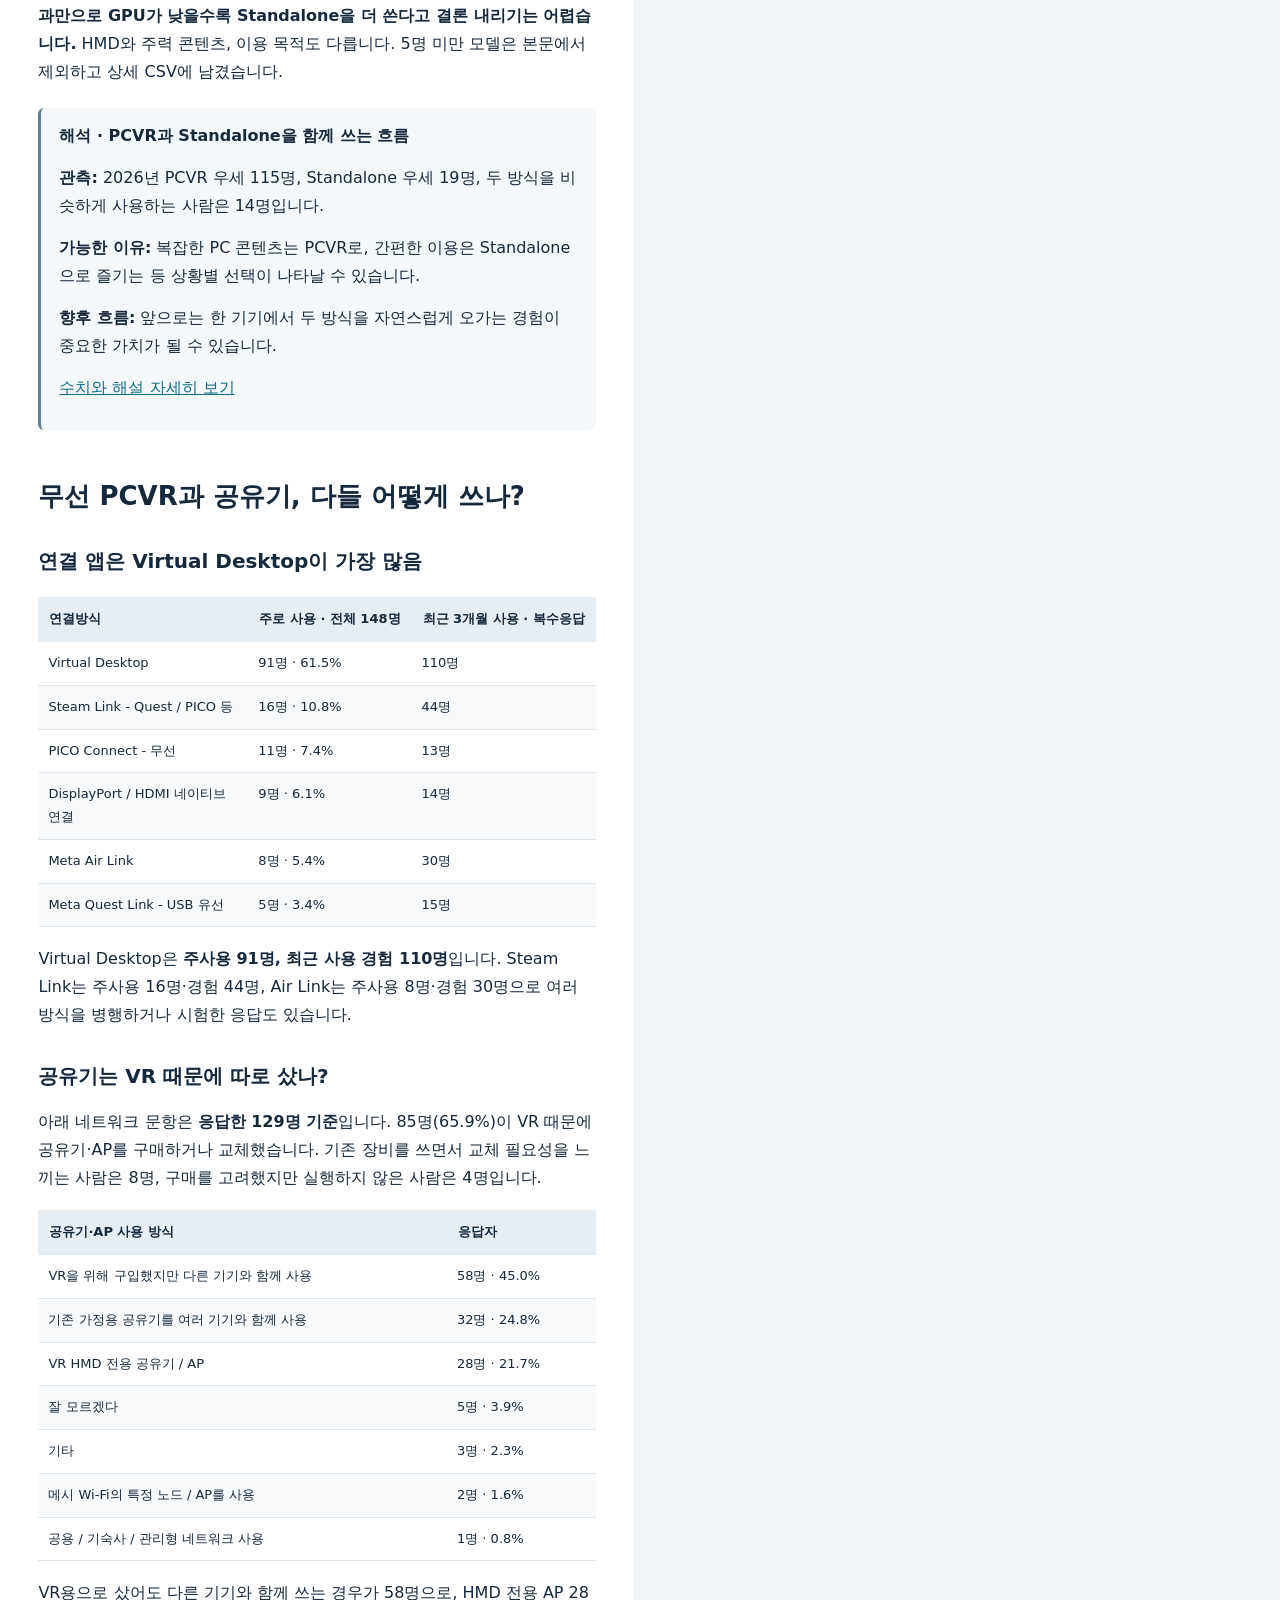
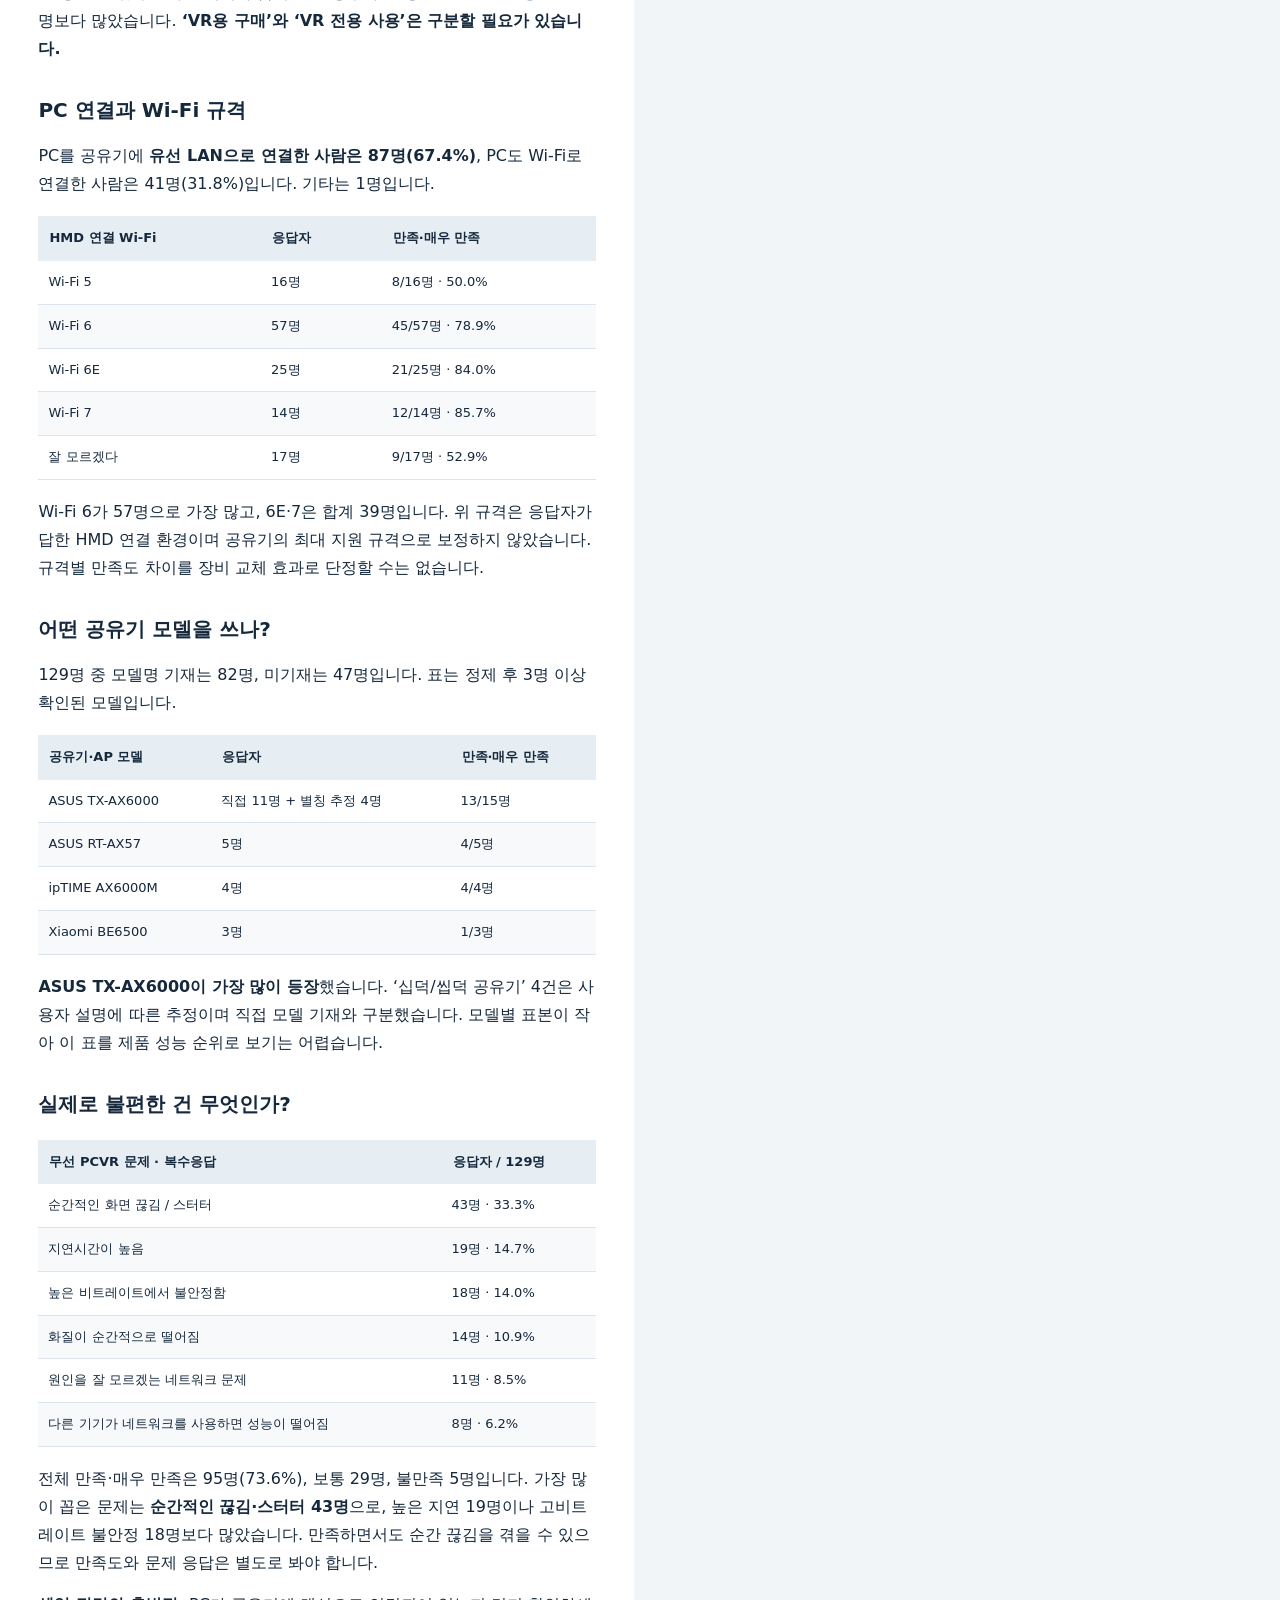
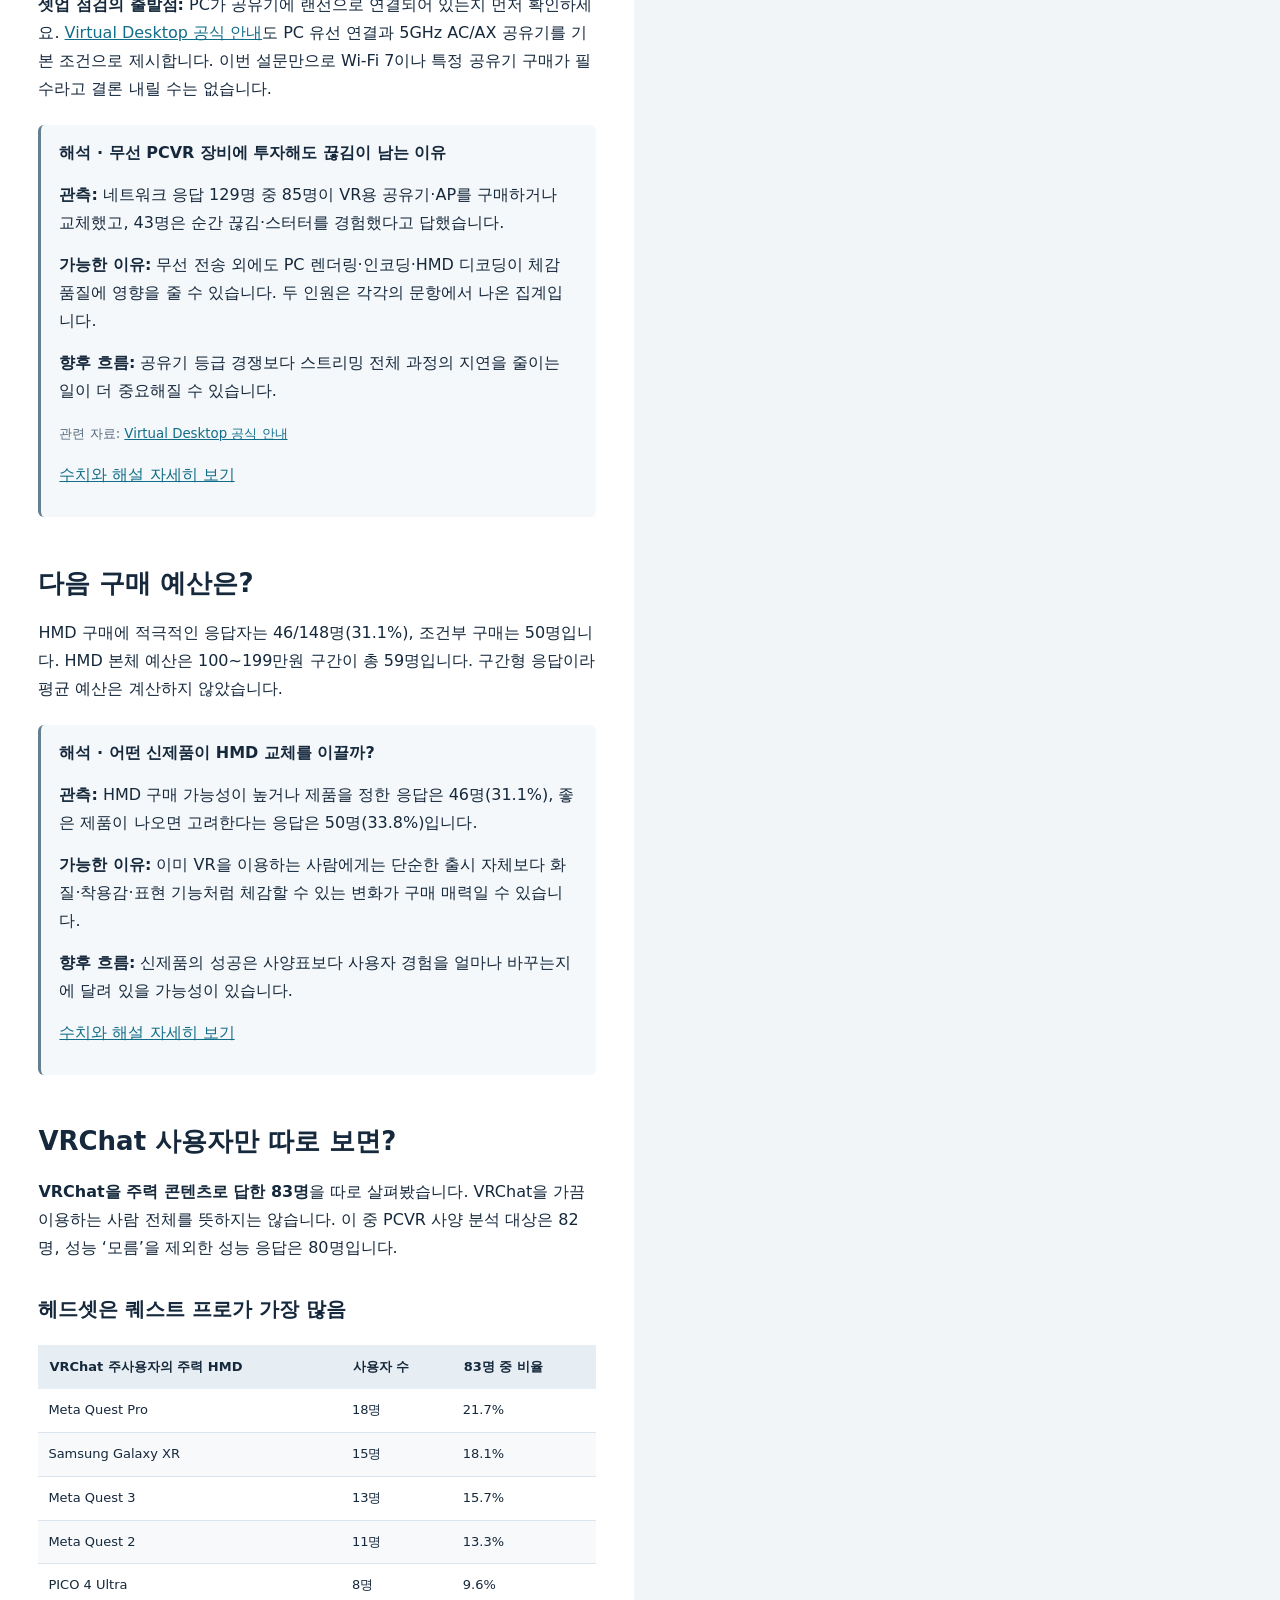
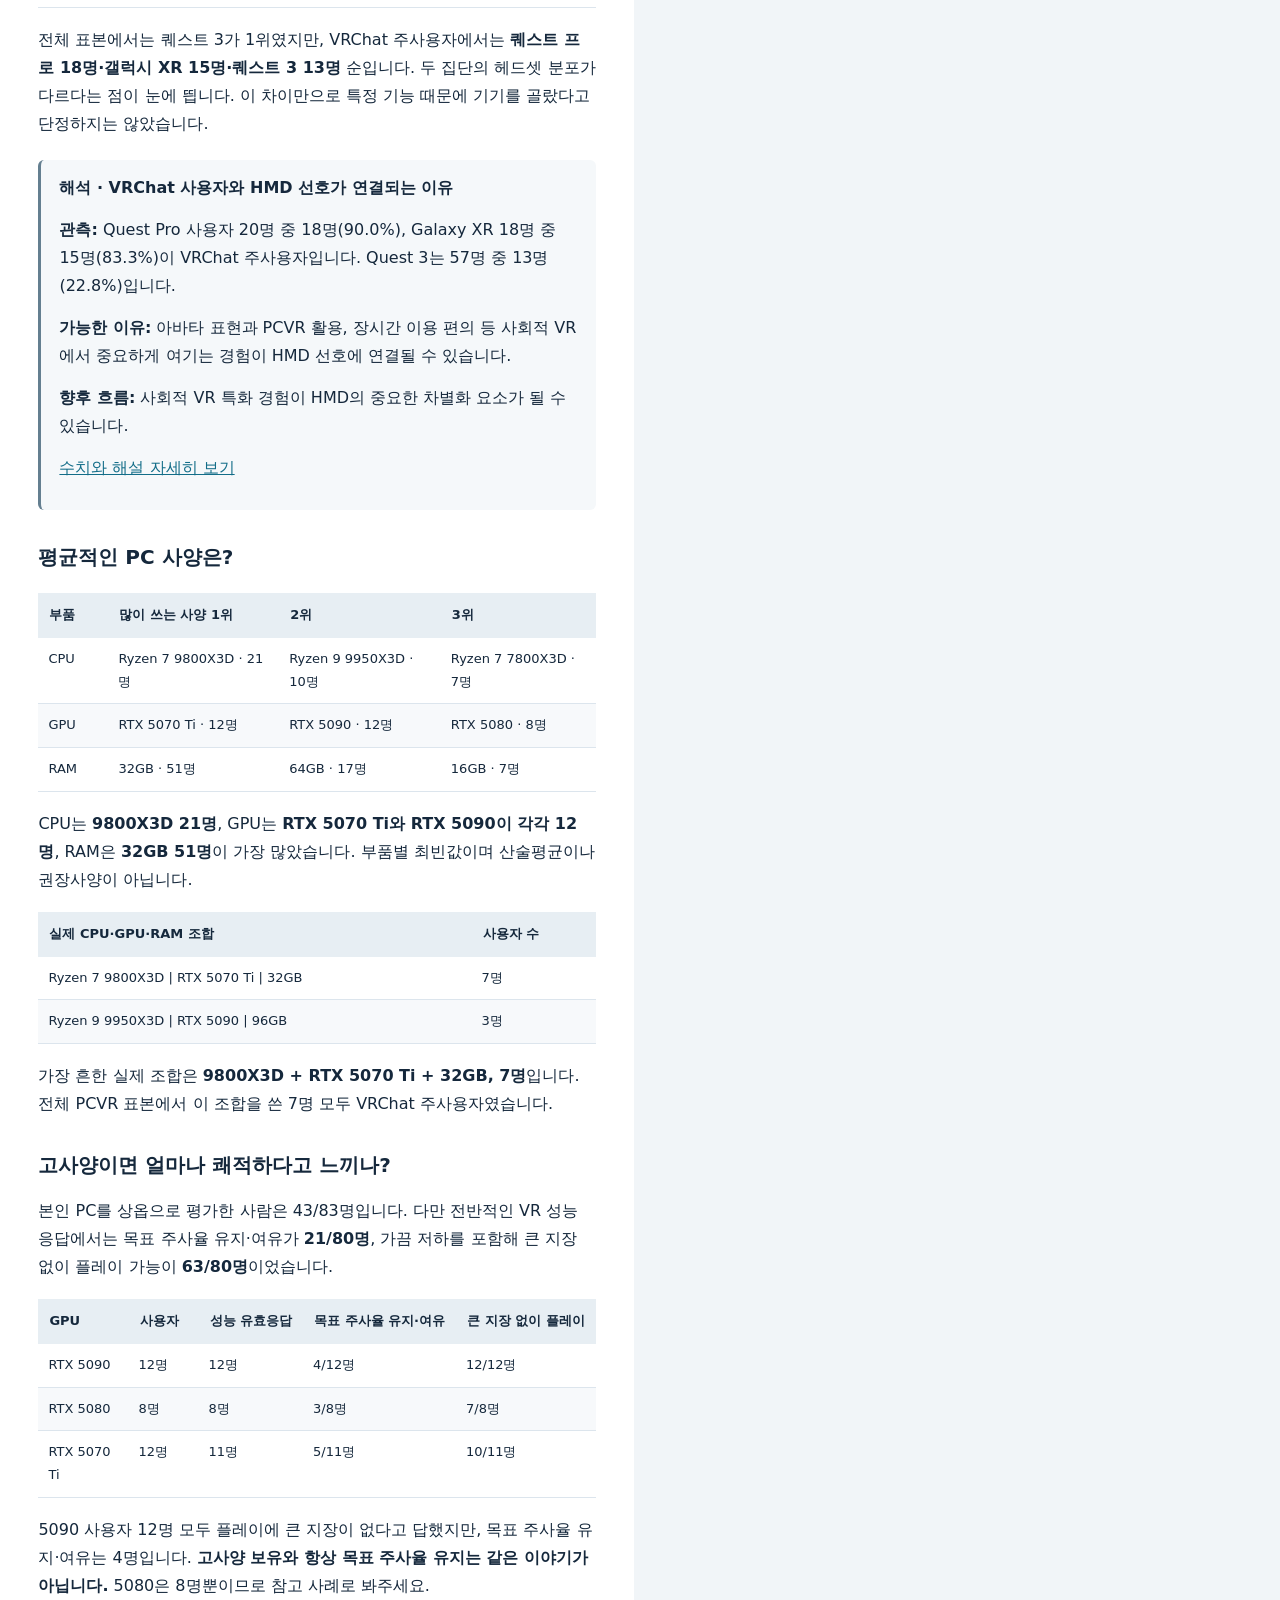
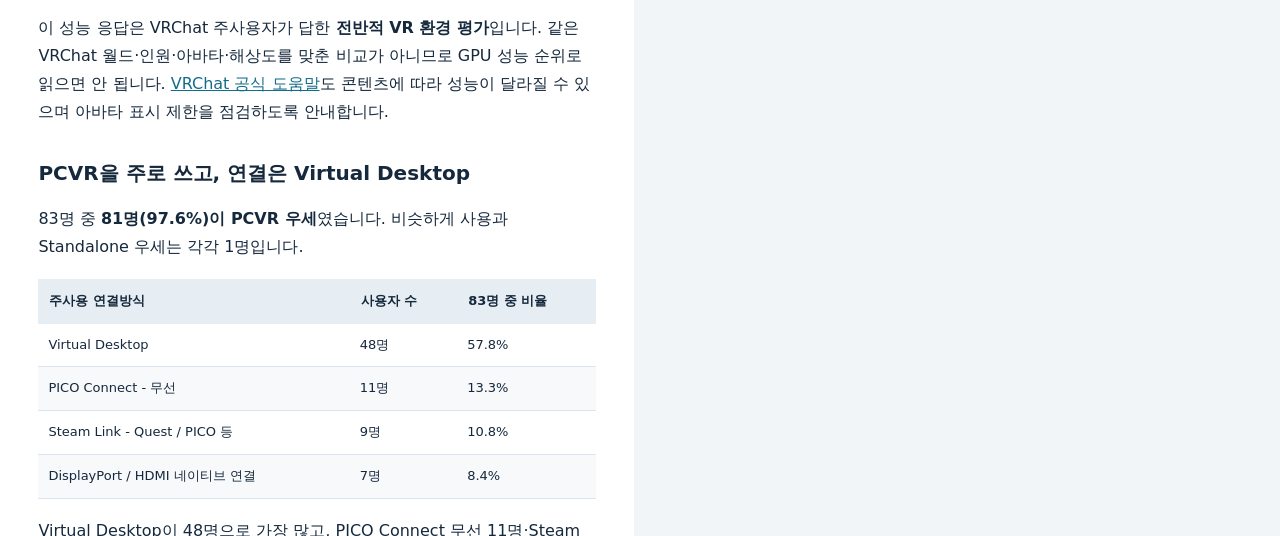
==== commit 14a91fb8: "Allow precise 1-percent Sankey slider scaling in main report" ====
--- a/docs/index.html
+++ b/docs/index.html
@@ -177,4 +177,4 @@
 <p><b>이용 방식의 유연화:</b> PCVR과 Standalone을 상황에 따라 사용하고 무선 스트리밍 환경 전체를 관리하는 경향이 나타날 수 있습니다.</p>
 <p><b>체감 개선에 따른 기기 교체:</b> 더 높은 사양 자체보다 기존 기기와 확실히 다른 경험이 구매를 결정하는 요소가 될 수 있습니다.</p>
 <p class="note">이 해설은 설문 응답에 기반한 가능한 설명으로, 시장 전체에 대한 확정적인 성장률·점유율 전망을 뜻하지 않습니다.</p>
-<h2 id="detail-sources">10. 자료 및 출처</h2><div class="table"><table><thead><tr><th>기준</th><th>내용</th></tr></thead><tbody><tr><td>분석 범위</td><td>가현챈 응답자; 전국 시장 대표값 아님; 가중치 미적용</td></tr><tr><td>자료 동결</td><td>2026-11-03 조회본; 원본 수정·테스트 Sheet 사용 없음</td></tr><tr><td>연도 비교</td><td>독립된 응답 구성 비교; 동일인 패널 연결 금지; 2026 재참여 응답 31명도 연결키 없음</td></tr><tr><td>콘텐츠 분류</td><td>VRChat / 리듬 / FPS·슈팅·액션 / 시뮬레이션 / VR MOD / 기타; 2025 플랫스크린은 기타</td></tr><tr><td>GPU</td><td>gpu_exact_raw는 원 응답 그대로; 표준값 별도; 제조사 분기 공란 비해당</td></tr><tr><td>GPU 표기 기준</td><td>2025 노트북 여부는 PC 형태로만 식별 가능; GPU 세부형태 및 4070 메모리 표기 차이 보존</td></tr><tr><td>성능 분모</td><td>Q31 스탠드얼론만 또는 Q30/Q35 PCVR 미사용은 주분석 제외; PC 142명 중 모름 4명 제외 → 138명</td></tr><tr><td>성능 두 기준</td><td>엄격: 대체로 유지+여유; 완화: 엄격+가끔 저하·큰 지장 없음; 실제 측정 FPS 아님</td></tr><tr><td>희소 셀</td><td>유효 n≥10 주요 경향, 5~9 참고, &lt;5 표본 부족; 통계적 유의성 보장 아님</td></tr><tr><td>권장사양</td><td>빈도와 성능 경험을 함께 표시; 인과효과·최소사양 보증 아님; 완성 PC 조합 표본 부족은 판단 보류</td></tr><tr><td>무선 분기</td><td>최근 무선 사용 선택자 11명에서 네트워크 블록 공란. 실제 Form 분기 미확인; 129명 응답자 기준</td></tr><tr><td>공유기</td><td>사용자 별칭 추정 4건은 직접 모델 기재와 구분; 연결 Wi-Fi와 기기 최대 규격 동일시 금지</td></tr><tr><td>금액</td><td>구간형 분포만 보고; 상한 개방·성능우선·계획없음·모름을 금액으로 치환하거나 평균내지 않음</td></tr><tr><td>Sankey</td><td>노드 단계별 별도 ID; 한 응답자당 단계당 1명; HMD 유지값은 파생 표시; 과거 콘텐츠 충돌 3명 제외본과 전체본 병기</td></tr><tr><td>복수응답</td><td>응답자별 중복 선택 제거; 선택율 합은 100% 초과 가능; 기타 통합 시에도 사람 중복 제거</td></tr><tr><td>서술형 코딩</td><td>규칙 기반 표기 정리+문맥 검토; 모호 모델 임의 확정 금지; 모든 변환과 원문을 별도 보존</td></tr><tr><td>적용 범위</td><td>가현챈 커뮤니티 응답자의 구성과 이용 현황을 집계한 결과</td></tr><tr><td>재현</td><td>analyze.mjs → supplement.mjs → build_workbook.mjs / build_report.mjs; 요약 비율은 Sheet 수식, 복잡한 집계는 스크립트 재실행</td></tr></tbody></table></div><ol><li><strong>2025 원본</strong> — <a href="https://docs.google.com/spreadsheets/d/1TfXn0S87nB-uVU3QhKDdA4zQTKusitNcrVag5yTTaZc/edit">공식·원본 자료</a><br><small>설문지 응답 시트1; 198행; 2025-09-11~09-20</small></li><li><strong>2026 최종</strong> — <a href="https://docs.google.com/spreadsheets/d/1qFVjKvK84yjzv_fREyNd46szdv6BCNFf9dCC_jPdF54/edit">공식·원본 자료</a><br><small>설문지 응답 시트1; 148행; 2026-10-05~11-02</small></li><li><strong>2026 설계 초안</strong> — <a href="https://docs.google.com/document/d/1qKm2oFsLR1KGhjs9VxXxf28Js89mF7FbPVCJF74Jo4A/edit">공식·원본 자료</a><br><small>실제 문항·분기와 차이 있음</small></li><li><strong>VRChat 공식 Steam</strong> — <a href="https://store.steampowered.com/app/438100/VRChat/?l=english">공식·원본 자료</a><br><small>최소 i5-4590/FX 8350, RAM 4GB, GTX 970/R9 290; 별도 권장 모델 미제시</small></li><li><strong>Beat Saber 공식 Steam</strong> — <a href="https://store.steampowered.com/app/620980/Beat_Saber/?l=english">공식·원본 자료</a><br><small>권장 i7 Skylake, RAM 8GB, GTX 1060</small></li><li><strong>Half-Life Alyx 공식 Steam</strong> — <a href="https://store.steampowered.com/app/546560/HalfLife_Alyx/?l=english">공식·원본 자료</a><br><small>최소 i5-7500/Ryzen 5 1600, RAM 12GB, GTX 1060/RX 580, VRAM 6GB</small></li><li><strong>Assetto Corsa 공식 Steam</strong> — <a href="https://store.steampowered.com/app/244210/Assetto_Corsa/?cc=us&amp;l=english">공식·원본 자료</a><br><small>일반 권장 AMD 6코어/Intel 4코어, RAM 6GB, Radeon 290X/GTX970; VR 전용 보장 사양 아님</small></li><li><strong>UEVR 공식 문서</strong> — <a href="https://docs.uevr.io/usage/overview.html">공식·원본 자료</a><br><small>게임별 설정·런타임에 따라 성능 차이; 일괄 모델 권장값 미확인</small></li><li><strong>Virtual Desktop 공식</strong> — <a href="https://www.vrdesktop.net/">공식·원본 자료</a><br><small>PC 유선 연결 및 5GHz AC/AX 공유기 안내</small></li><li><strong>ipTIME AX6000M 공식</strong> — <a href="https://www.iptime.com/products/709?pd=1">공식·원본 자료</a><br><small>Wi-Fi 6, 2.4/5GHz; 응답값 자동 수정 안 함</small></li><li><strong>자유응답 방법론</strong> — <a href="https://aapor.org/standards-and-ethics/best-practices/">공식·원본 자료</a><br><small>코딩 및 문항·분모 공개</small></li><li><strong>별칭 매핑</strong> — 사용자 제공, 2026-11-03<br><small>십덕/씹덕 공유기 → ASUS TX-AX6000; 추정 플래그 유지</small></li></ol></article><footer>가현챈 응답자 기준 · 원본 설문 수정 없음</footer></main><div id="splitter" class="splitter" role="separator" aria-label="본문과 Sankey 그래프 너비 조절" aria-controls="reading graphPanel" aria-orientation="vertical" aria-valuemin="30" aria-valuemax="70" aria-valuenow="54" tabindex="0" title="드래그 또는 좌우 방향키로 너비 조절 · 더블클릭 초기화"><span class="splitter-handle" aria-hidden="true"></span></div><aside id="graphPanel" aria-label="대화형 Sankey 패널"><div class="panel-head"><strong>Sankey 탐색</strong><div><a href="sankey.html" target="_blank">별도 화면 ↗</a><button id="expandGraph">크게 보기</button><button id="closeGraph" aria-label="그래프 패널 닫기">닫기</button></div></div><div class="panel-body"><label>흐름<select id="diagram"><option value="content" >콘텐츠 변화</option><option value="perception" selected>콘텐츠·GPU·사양 체감</option><option value="perf" >HMD·GPU·실제 성능</option><option value="mode" >HMD·사용 비중</option></select></label><label>주력 콘텐츠<select id="group"><option>전체</option><option>VRChat</option><option>리듬게임</option><option>FPS·슈팅·액션</option><option>시뮬레이션</option><option>VR MOD</option><option>기타 콘텐츠</option></select></label><label><input type="checkbox" id="exclude" checked>회고 응답 충돌 제외</label><div class="tools graph-tools"><button id="fit" type="button">폭 맞추기</button><button id="zoomOut" type="button" aria-label="그래프 축소">−</button><label>크기 <input id="zoom" type="range" min="20" max="200" value="100" step="5" aria-label="그래프 확대율"></label><output id="zoomValue" for="zoom">100%</output><button id="zoomIn" type="button" aria-label="그래프 확대">＋</button><button id="resetView" type="button">원래 크기</button><button id="download" type="button" title="현재 필터의 개별 원본 링크를 저장합니다">원본 CSV</button></div><label id="gpuLimitControl" class="gpu-limit-control">GPU 표시 <select id="gpuLimit"><option value="all" selected>모든 GPU 표시</option><option value="12">상위 12종 + 기타</option><option value="20">상위 20종 + 기타</option></select></label><label class="node-jump-control">항목 바로 찾기 <select id="nodeJump" aria-label="표시된 Sankey 항목을 찾아 이동"><option value="">항목 선택…</option></select></label><div class="sankey-selection"><div id="selectionInfo" role="status" aria-live="polite">항목이나 연결선을 선택하면 인원과 관련 흐름을 표시합니다.</div><button id="clearSelection" type="button" hidden>선택 해제</button></div><p class="hint">빈 공간 드래그: 이동 · Ctrl+휠: 위치 중심 확대 · 항목·연결선 클릭: 연결 강조 (Alt+드래그로 선 위에서도 이동)</p><div id="chart" tabindex="0" aria-label="Sankey 흐름. 드래그로 이동하고 항목을 선택합니다"></div><details><summary>항목별 색상 범례</summary><div id="legend"></div></details><details><summary>현재 연결표</summary><div id="links"></div></details><p class="hint">GPU는 3DMark Steel Nomad 점수 내림차순, 성능·사양 체감은 높은 순. VR 실성능 순위는 아닙니다.</p></div></aside></div><button id="mobileGraph" aria-controls="graphPanel" aria-expanded="false">Sankey 그래프 열기 ↑</button><script src="data.js"></script><script src="site.js"></script><script src="sankey.js"></script></html>+<h2 id="detail-sources">10. 자료 및 출처</h2><div class="table"><table><thead><tr><th>기준</th><th>내용</th></tr></thead><tbody><tr><td>분석 범위</td><td>가현챈 응답자; 전국 시장 대표값 아님; 가중치 미적용</td></tr><tr><td>자료 동결</td><td>2026-11-03 조회본; 원본 수정·테스트 Sheet 사용 없음</td></tr><tr><td>연도 비교</td><td>독립된 응답 구성 비교; 동일인 패널 연결 금지; 2026 재참여 응답 31명도 연결키 없음</td></tr><tr><td>콘텐츠 분류</td><td>VRChat / 리듬 / FPS·슈팅·액션 / 시뮬레이션 / VR MOD / 기타; 2025 플랫스크린은 기타</td></tr><tr><td>GPU</td><td>gpu_exact_raw는 원 응답 그대로; 표준값 별도; 제조사 분기 공란 비해당</td></tr><tr><td>GPU 표기 기준</td><td>2025 노트북 여부는 PC 형태로만 식별 가능; GPU 세부형태 및 4070 메모리 표기 차이 보존</td></tr><tr><td>성능 분모</td><td>Q31 스탠드얼론만 또는 Q30/Q35 PCVR 미사용은 주분석 제외; PC 142명 중 모름 4명 제외 → 138명</td></tr><tr><td>성능 두 기준</td><td>엄격: 대체로 유지+여유; 완화: 엄격+가끔 저하·큰 지장 없음; 실제 측정 FPS 아님</td></tr><tr><td>희소 셀</td><td>유효 n≥10 주요 경향, 5~9 참고, &lt;5 표본 부족; 통계적 유의성 보장 아님</td></tr><tr><td>권장사양</td><td>빈도와 성능 경험을 함께 표시; 인과효과·최소사양 보증 아님; 완성 PC 조합 표본 부족은 판단 보류</td></tr><tr><td>무선 분기</td><td>최근 무선 사용 선택자 11명에서 네트워크 블록 공란. 실제 Form 분기 미확인; 129명 응답자 기준</td></tr><tr><td>공유기</td><td>사용자 별칭 추정 4건은 직접 모델 기재와 구분; 연결 Wi-Fi와 기기 최대 규격 동일시 금지</td></tr><tr><td>금액</td><td>구간형 분포만 보고; 상한 개방·성능우선·계획없음·모름을 금액으로 치환하거나 평균내지 않음</td></tr><tr><td>Sankey</td><td>노드 단계별 별도 ID; 한 응답자당 단계당 1명; HMD 유지값은 파생 표시; 과거 콘텐츠 충돌 3명 제외본과 전체본 병기</td></tr><tr><td>복수응답</td><td>응답자별 중복 선택 제거; 선택율 합은 100% 초과 가능; 기타 통합 시에도 사람 중복 제거</td></tr><tr><td>서술형 코딩</td><td>규칙 기반 표기 정리+문맥 검토; 모호 모델 임의 확정 금지; 모든 변환과 원문을 별도 보존</td></tr><tr><td>적용 범위</td><td>가현챈 커뮤니티 응답자의 구성과 이용 현황을 집계한 결과</td></tr><tr><td>재현</td><td>analyze.mjs → supplement.mjs → build_workbook.mjs / build_report.mjs; 요약 비율은 Sheet 수식, 복잡한 집계는 스크립트 재실행</td></tr></tbody></table></div><ol><li><strong>2025 원본</strong> — <a href="https://docs.google.com/spreadsheets/d/1TfXn0S87nB-uVU3QhKDdA4zQTKusitNcrVag5yTTaZc/edit">공식·원본 자료</a><br><small>설문지 응답 시트1; 198행; 2025-09-11~09-20</small></li><li><strong>2026 최종</strong> — <a href="https://docs.google.com/spreadsheets/d/1qFVjKvK84yjzv_fREyNd46szdv6BCNFf9dCC_jPdF54/edit">공식·원본 자료</a><br><small>설문지 응답 시트1; 148행; 2026-10-05~11-02</small></li><li><strong>2026 설계 초안</strong> — <a href="https://docs.google.com/document/d/1qKm2oFsLR1KGhjs9VxXxf28Js89mF7FbPVCJF74Jo4A/edit">공식·원본 자료</a><br><small>실제 문항·분기와 차이 있음</small></li><li><strong>VRChat 공식 Steam</strong> — <a href="https://store.steampowered.com/app/438100/VRChat/?l=english">공식·원본 자료</a><br><small>최소 i5-4590/FX 8350, RAM 4GB, GTX 970/R9 290; 별도 권장 모델 미제시</small></li><li><strong>Beat Saber 공식 Steam</strong> — <a href="https://store.steampowered.com/app/620980/Beat_Saber/?l=english">공식·원본 자료</a><br><small>권장 i7 Skylake, RAM 8GB, GTX 1060</small></li><li><strong>Half-Life Alyx 공식 Steam</strong> — <a href="https://store.steampowered.com/app/546560/HalfLife_Alyx/?l=english">공식·원본 자료</a><br><small>최소 i5-7500/Ryzen 5 1600, RAM 12GB, GTX 1060/RX 580, VRAM 6GB</small></li><li><strong>Assetto Corsa 공식 Steam</strong> — <a href="https://store.steampowered.com/app/244210/Assetto_Corsa/?cc=us&amp;l=english">공식·원본 자료</a><br><small>일반 권장 AMD 6코어/Intel 4코어, RAM 6GB, Radeon 290X/GTX970; VR 전용 보장 사양 아님</small></li><li><strong>UEVR 공식 문서</strong> — <a href="https://docs.uevr.io/usage/overview.html">공식·원본 자료</a><br><small>게임별 설정·런타임에 따라 성능 차이; 일괄 모델 권장값 미확인</small></li><li><strong>Virtual Desktop 공식</strong> — <a href="https://www.vrdesktop.net/">공식·원본 자료</a><br><small>PC 유선 연결 및 5GHz AC/AX 공유기 안내</small></li><li><strong>ipTIME AX6000M 공식</strong> — <a href="https://www.iptime.com/products/709?pd=1">공식·원본 자료</a><br><small>Wi-Fi 6, 2.4/5GHz; 응답값 자동 수정 안 함</small></li><li><strong>자유응답 방법론</strong> — <a href="https://aapor.org/standards-and-ethics/best-practices/">공식·원본 자료</a><br><small>코딩 및 문항·분모 공개</small></li><li><strong>별칭 매핑</strong> — 사용자 제공, 2026-11-03<br><small>십덕/씹덕 공유기 → ASUS TX-AX6000; 추정 플래그 유지</small></li></ol></article><footer>가현챈 응답자 기준 · 원본 설문 수정 없음</footer></main><div id="splitter" class="splitter" role="separator" aria-label="본문과 Sankey 그래프 너비 조절" aria-controls="reading graphPanel" aria-orientation="vertical" aria-valuemin="30" aria-valuemax="70" aria-valuenow="54" tabindex="0" title="드래그 또는 좌우 방향키로 너비 조절 · 더블클릭 초기화"><span class="splitter-handle" aria-hidden="true"></span></div><aside id="graphPanel" aria-label="대화형 Sankey 패널"><div class="panel-head"><strong>Sankey 탐색</strong><div><a href="sankey.html" target="_blank">별도 화면 ↗</a><button id="expandGraph">크게 보기</button><button id="closeGraph" aria-label="그래프 패널 닫기">닫기</button></div></div><div class="panel-body"><label>흐름<select id="diagram"><option value="content" >콘텐츠 변화</option><option value="perception" selected>콘텐츠·GPU·사양 체감</option><option value="perf" >HMD·GPU·실제 성능</option><option value="mode" >HMD·사용 비중</option></select></label><label>주력 콘텐츠<select id="group"><option>전체</option><option>VRChat</option><option>리듬게임</option><option>FPS·슈팅·액션</option><option>시뮬레이션</option><option>VR MOD</option><option>기타 콘텐츠</option></select></label><label><input type="checkbox" id="exclude" checked>회고 응답 충돌 제외</label><div class="tools graph-tools"><button id="fit" type="button">폭 맞추기</button><button id="zoomOut" type="button" aria-label="그래프 축소">−</button><label>크기 <input id="zoom" type="range" min="20" max="200" value="100" step="1" aria-label="그래프 확대율"></label><output id="zoomValue" for="zoom">100%</output><button id="zoomIn" type="button" aria-label="그래프 확대">＋</button><button id="resetView" type="button">원래 크기</button><button id="download" type="button" title="현재 필터의 개별 원본 링크를 저장합니다">원본 CSV</button></div><label id="gpuLimitControl" class="gpu-limit-control">GPU 표시 <select id="gpuLimit"><option value="all" selected>모든 GPU 표시</option><option value="12">상위 12종 + 기타</option><option value="20">상위 20종 + 기타</option></select></label><label class="node-jump-control">항목 바로 찾기 <select id="nodeJump" aria-label="표시된 Sankey 항목을 찾아 이동"><option value="">항목 선택…</option></select></label><div class="sankey-selection"><div id="selectionInfo" role="status" aria-live="polite">항목이나 연결선을 선택하면 인원과 관련 흐름을 표시합니다.</div><button id="clearSelection" type="button" hidden>선택 해제</button></div><p class="hint">빈 공간 드래그: 이동 · Ctrl+휠: 위치 중심 확대 · 항목·연결선 클릭: 연결 강조 (Alt+드래그로 선 위에서도 이동)</p><div id="chart" tabindex="0" aria-label="Sankey 흐름. 드래그로 이동하고 항목을 선택합니다"></div><details><summary>항목별 색상 범례</summary><div id="legend"></div></details><details><summary>현재 연결표</summary><div id="links"></div></details><p class="hint">GPU는 3DMark Steel Nomad 점수 내림차순, 성능·사양 체감은 높은 순. VR 실성능 순위는 아닙니다.</p></div></aside></div><button id="mobileGraph" aria-controls="graphPanel" aria-expanded="false">Sankey 그래프 열기 ↑</button><script src="data.js"></script><script src="site.js"></script><script src="sankey.js"></script></html>
--- a/docs/style.css
+++ b/docs/style.css
@@ -4,11 +4,11 @@
 .splitter:hover .splitter-handle,.splitter:focus-visible .splitter-handle,.is-resizing .splitter-handle{background:#16706f}
 .splitter:focus-visible{outline:3px solid #da9d38;outline-offset:-3px}
 .is-resizing,.is-resizing *{cursor:col-resize!important;user-select:none!important}
-#reading{background:white;padding:42px clamp(20px,3vw,58px) 100px;min-width:0}.intro{border-bottom:3px solid var(--accent);padding-bottom:28px;margin-bottom:28px}.intro>span{font-size:13px;letter-spacing:1px;color:var(--accent)}h1{font-size:clamp(29px,3vw,42px);line-height:1.35;letter-spacing:-1px}h2{font-size:26px;line-height:1.4;margin:48px 0 18px}h3{font-size:20px;margin:30px 0 12px}p{margin:14px 0}.toc{border:1px solid var(--line);border-radius:10px;padding:12px 18px}.toc nav{display:grid;gap:7px;font-size:14px}.table,#links{overflow:auto;max-width:100%;margin:18px 0}table{width:100%;border-collapse:collapse;font-size:13px}th{padding:11px;background:#e7eef3;text-align:left;white-space:nowrap}td{padding:10px;border-bottom:1px solid var(--line);min-width:70px;vertical-align:top}tbody tr:nth-child(even){background:#f7f9fb}.note{padding:15px;border-left:3px solid var(--accent);background:#f0f8f7}small{color:var(--muted)}.graph-link{display:block;width:100%;text-align:left;background:#edf8f7;border-color:#94c6c4;color:#135a5a;margin:24px 0;padding:14px;font-weight:650}#graphPanel{position:sticky;top:83px;height:calc(100dvh - 83px);border-left:1px solid var(--line);background:white;display:flex;flex-direction:column;min-width:0}.panel-head{display:flex;align-items:center;justify-content:space-between;flex-wrap:wrap;gap:8px;padding:16px;background:#f1f6f8;border-bottom:1px solid var(--line)}.panel-head a,.panel-head button{font-size:12px}.panel-head>div{display:flex;align-items:center;gap:8px}.panel-body{padding:16px;overflow:auto;overscroll-behavior:contain}.panel-body>label,.standalone label{display:inline-flex;gap:6px;align-items:center;flex-wrap:wrap;font-size:13px;margin:4px 6px 4px 0}select{max-width:100%}.scope{font-size:13px;padding:10px;background:#edf6f7;border-radius:8px}.tools{display:flex;align-items:center;gap:8px;flex-wrap:wrap}.tools button{font-size:12px}.tools label{font-size:12px}.tools input{width:105px}.hint{font-size:12px;color:var(--muted)}#chart{overflow:auto;border:1px solid var(--line);border-radius:8px;max-height:65dvh;touch-action:pan-x pan-y;background:white}#chart svg{display:block;max-width:none;height:auto}path.link:hover,path.link:focus{opacity:.9}details{margin:15px 0}summary{cursor:pointer;font-weight:650}footer{border-top:1px solid var(--line);padding-top:25px;margin-top:40px;font-size:13px;color:var(--muted)}.graph-closed .layout{grid-template-columns:minmax(0,1050px);justify-content:center}.graph-closed #graphPanel,.graph-closed .splitter{display:none}
-.return-to-reading{position:fixed;bottom:24px;left:24px;z-index:30;background:#123e50;color:#fff;border:1px solid #0e3443;border-radius:999px;padding:11px 18px;font-weight:650;box-shadow:0 5px 24px #102b403d;cursor:pointer}
+#reading{background:white;padding:42px clamp(20px,3vw,58px) 100px;min-width:0}.intro{border-bottom:3px solid var(--accent);padding-bottom:28px;margin-bottom:28px}.intro>span{font-size:13px;letter-spacing:1px;color:var(--accent)}h1{font-size:clamp(29px,3vw,42px);line-height:1.35;letter-spacing:-1px}h2{font-size:26px;line-height:1.4;margin:48px 0 18px}h3{font-size:20px;margin:30px 0 12px}p{margin:14px 0}.toc{border:1px solid var(--line);border-radius:10px;padding:12px 18px}.toc nav{display:grid;gap:7px;font-size:14px}.table,#links{overflow:auto;max-width:100%;margin:18px 0}table{width:100%;border-collapse:collapse;font-size:13px}th{padding:11px;background:#e7eef3;text-align:left;white-space:nowrap}td{padding:10px;border-bottom:1px solid var(--line);min-width:70px;vertical-align:top}tbody tr:nth-child(even){background:#f7f9fb}.note{padding:15px;border-left:3px solid var(--accent);background:#f0f8f7}small{color:var(--muted)}.graph-link{display:block;width:100%;text-align:left;background:#edf8f7;border-color:#94c6c4;color:#135a5a;margin:24px 0;padding:14px;font-weight:650}#graphPanel{position:sticky;top:83px;height:calc(100dvh - 83px);border-left:1px solid var(--line);background:white;display:flex;flex-direction:column;min-width:0}.panel-head{display:flex;align-items:center;justify-content:space-between;flex-wrap:wrap;gap:8px;padding:16px;background:#f1f6f8;border-bottom:1px solid var(--line)}.panel-head a,.panel-head button{font-size:12px}.panel-head>div{display:flex;align-items:center;gap:8px}.panel-body{padding:16px;overflow:auto;overscroll-behavior:contain}.panel-body>label,.standalone label{display:inline-flex;gap:6px;align-items:center;flex-wrap:wrap;font-size:13px;margin:4px 6px 4px 0}select{max-width:100%}.tools{display:flex;align-items:center;gap:8px;flex-wrap:wrap}.tools button{font-size:12px}.tools label{font-size:12px}.tools input{width:105px}.hint{font-size:12px;color:var(--muted)}#chart{overflow:auto;border:1px solid var(--line);border-radius:8px;max-height:65dvh;touch-action:pan-x pan-y;background:white}#chart svg{display:block;max-width:none;height:auto}path.link:hover,path.link:focus{opacity:.9}details{margin:15px 0}summary{cursor:pointer;font-weight:650}footer{border-top:1px solid var(--line);padding-top:25px;margin-top:40px;font-size:13px;color:var(--muted)}.graph-closed .layout{grid-template-columns:minmax(0,1050px);justify-content:center}.graph-closed #graphPanel,.graph-closed .splitter{display:none}
+.return-to-reading{position:fixed;bottom:28px;left:50%;transform:translateX(-50%);z-index:30;background:#123e50;color:#fff;border:1px solid #0e3443;border-radius:999px;padding:14px 24px;min-height:52px;max-width:calc(100vw - 28px);font-size:16px;line-height:1.4;font-weight:700;text-align:center;white-space:nowrap;box-shadow:0 7px 28px #102b4055;cursor:pointer}
 .return-to-reading:hover{background:#215c6a}
 .return-to-reading:focus-visible{outline:3px solid #da9d38;outline-offset:3px}
-#mobileGraph{display:none}.standalone main{padding:24px;max-width:1800px;margin:auto;background:white}.standalone #chart{max-height:none}.standalone .top{position:static}.standalone .hint{max-width:1000px}@media(max-width:950px){.top{padding:10px 16px;position:sticky}.top nav{gap:3px}.top button{padding:7px;font-size:12px}.top #toggleGraph{display:none}.brand{font-size:14px}.brand b{font-size:10px}.layout,.graph-wide .layout{display:block}.splitter{display:none!important}#reading{padding:25px 18px 110px}h2{font-size:24px}.top nav>a{font-size:12px}#graphPanel{position:fixed;inset:auto 0 52px 0;z-index:40;height:72dvh;border:1px solid #9eb5c6;border-radius:16px 16px 0 0;box-shadow:0 -14px 50px #15283c33;display:none}.mobile-open #graphPanel{display:flex}.graph-wide #graphPanel{height:calc(100dvh - 60px)}#mobileGraph{display:block;position:fixed;bottom:0;left:0;width:100%;height:53px;z-index:45;border-radius:0;background:#123e50;color:white;border:0;font-weight:700;padding-bottom:max(8px,env(safe-area-inset-bottom))}.panel-body{padding:12px}.panel-head{border-radius:16px 16px 0 0;padding:12px}.panel-head strong{font-size:14px}#chart{max-height:none}.standalone{padding-bottom:0}.standalone main{padding:12px}.standalone #chart{max-height:none}.standalone #mobileGraph{display:none}.return-to-reading{bottom:70px;left:14px;padding:10px 14px;font-size:13px}}
+#mobileGraph{display:none}.standalone main{padding:24px;max-width:1800px;margin:auto;background:white}.standalone #chart{max-height:none}.standalone .top{position:static}.standalone .hint{max-width:1000px}@media(max-width:950px){.top{padding:10px 16px;position:sticky}.top nav{gap:3px}.top button{padding:7px;font-size:12px}.top #toggleGraph{display:none}.brand{font-size:14px}.brand b{font-size:10px}.layout,.graph-wide .layout{display:block}.splitter{display:none!important}#reading{padding:25px 18px 110px}h2{font-size:24px}.top nav>a{font-size:12px}#graphPanel{position:fixed;inset:auto 0 52px 0;z-index:40;height:72dvh;border:1px solid #9eb5c6;border-radius:16px 16px 0 0;box-shadow:0 -14px 50px #15283c33;display:none}.mobile-open #graphPanel{display:flex}.graph-wide #graphPanel{height:calc(100dvh - 60px)}#mobileGraph{display:block;position:fixed;bottom:0;left:0;width:100%;height:53px;z-index:45;border-radius:0;background:#123e50;color:white;border:0;font-weight:700;padding-bottom:max(8px,env(safe-area-inset-bottom))}.panel-body{padding:12px}.panel-head{border-radius:16px 16px 0 0;padding:12px}.panel-head strong{font-size:14px}#chart{max-height:none}.standalone{padding-bottom:0}.standalone main{padding:12px}.standalone #chart{max-height:none}.standalone #mobileGraph{display:none}.return-to-reading{bottom:calc(68px + env(safe-area-inset-bottom, 0px));padding:12px 20px;min-height:48px;font-size:15px}}
 
 /* Sankey exploration */
 .graph-tools{padding:6px 0 8px;gap:6px}
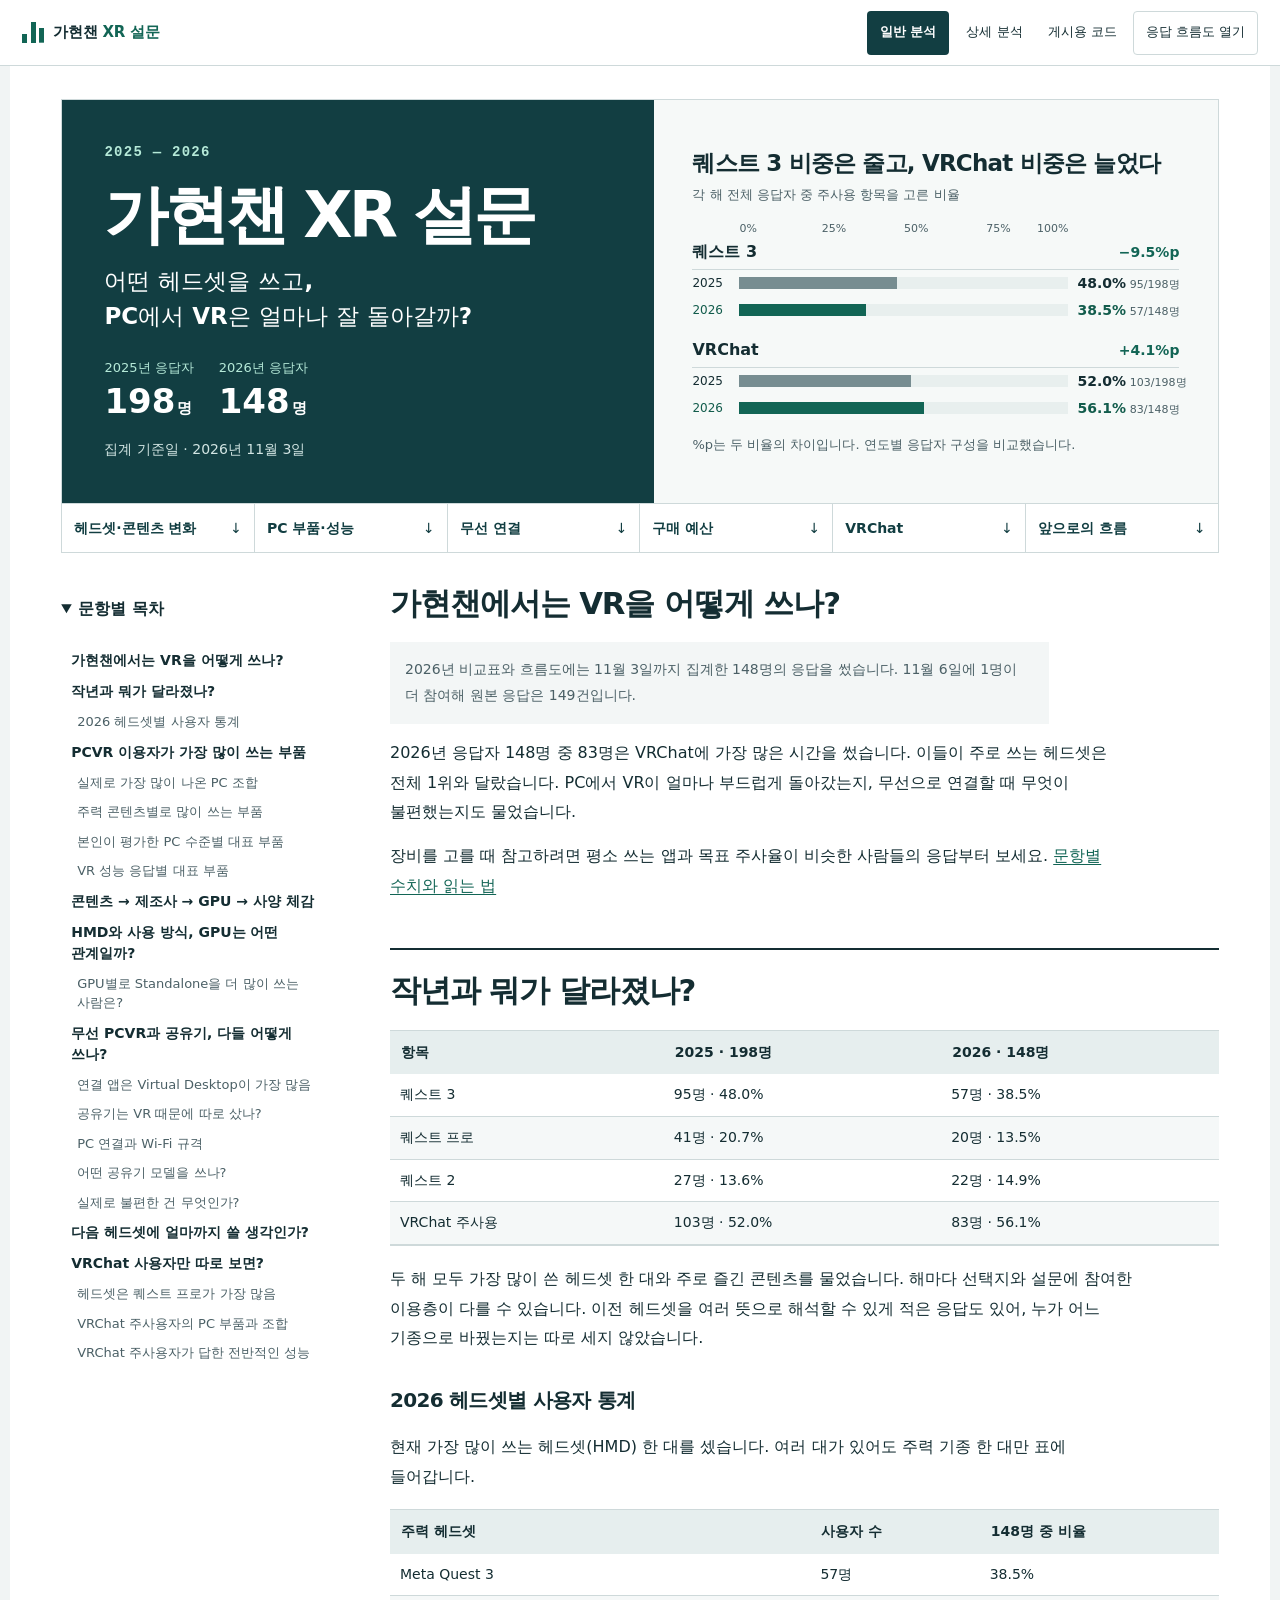
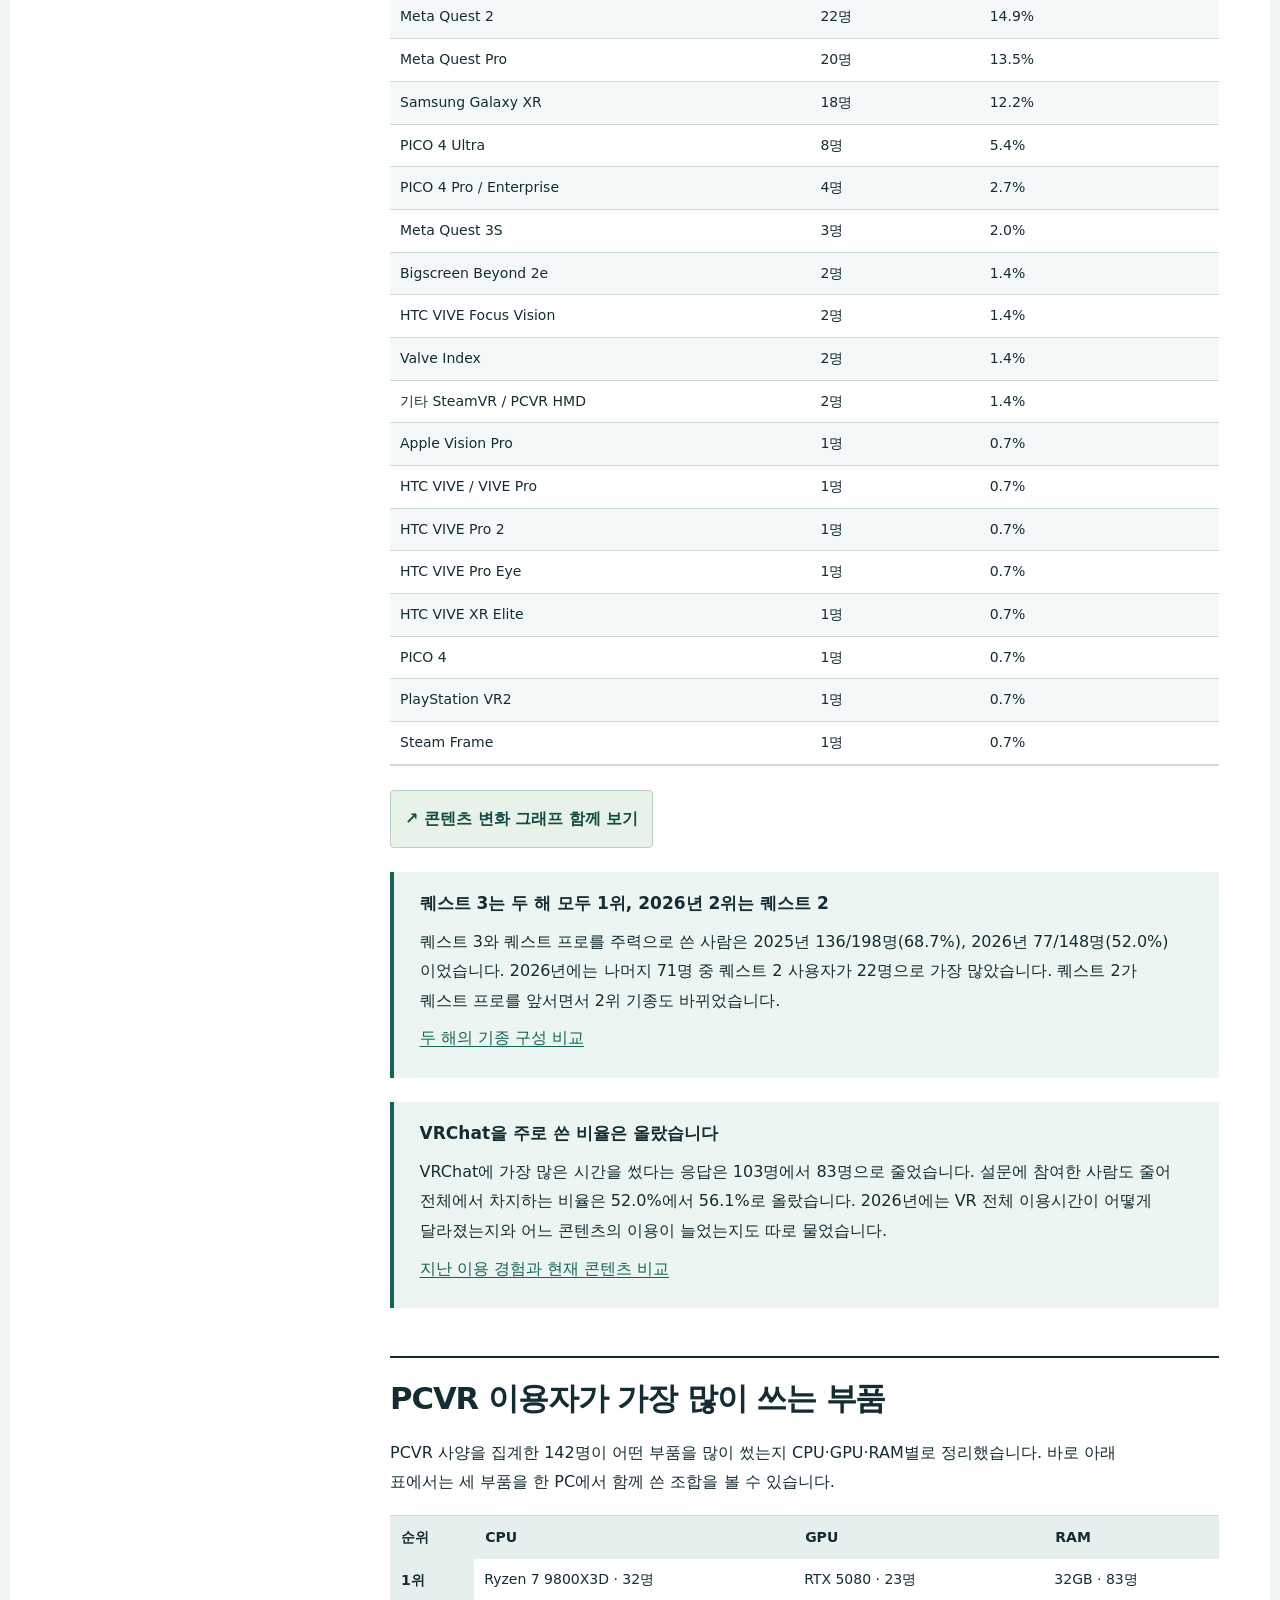
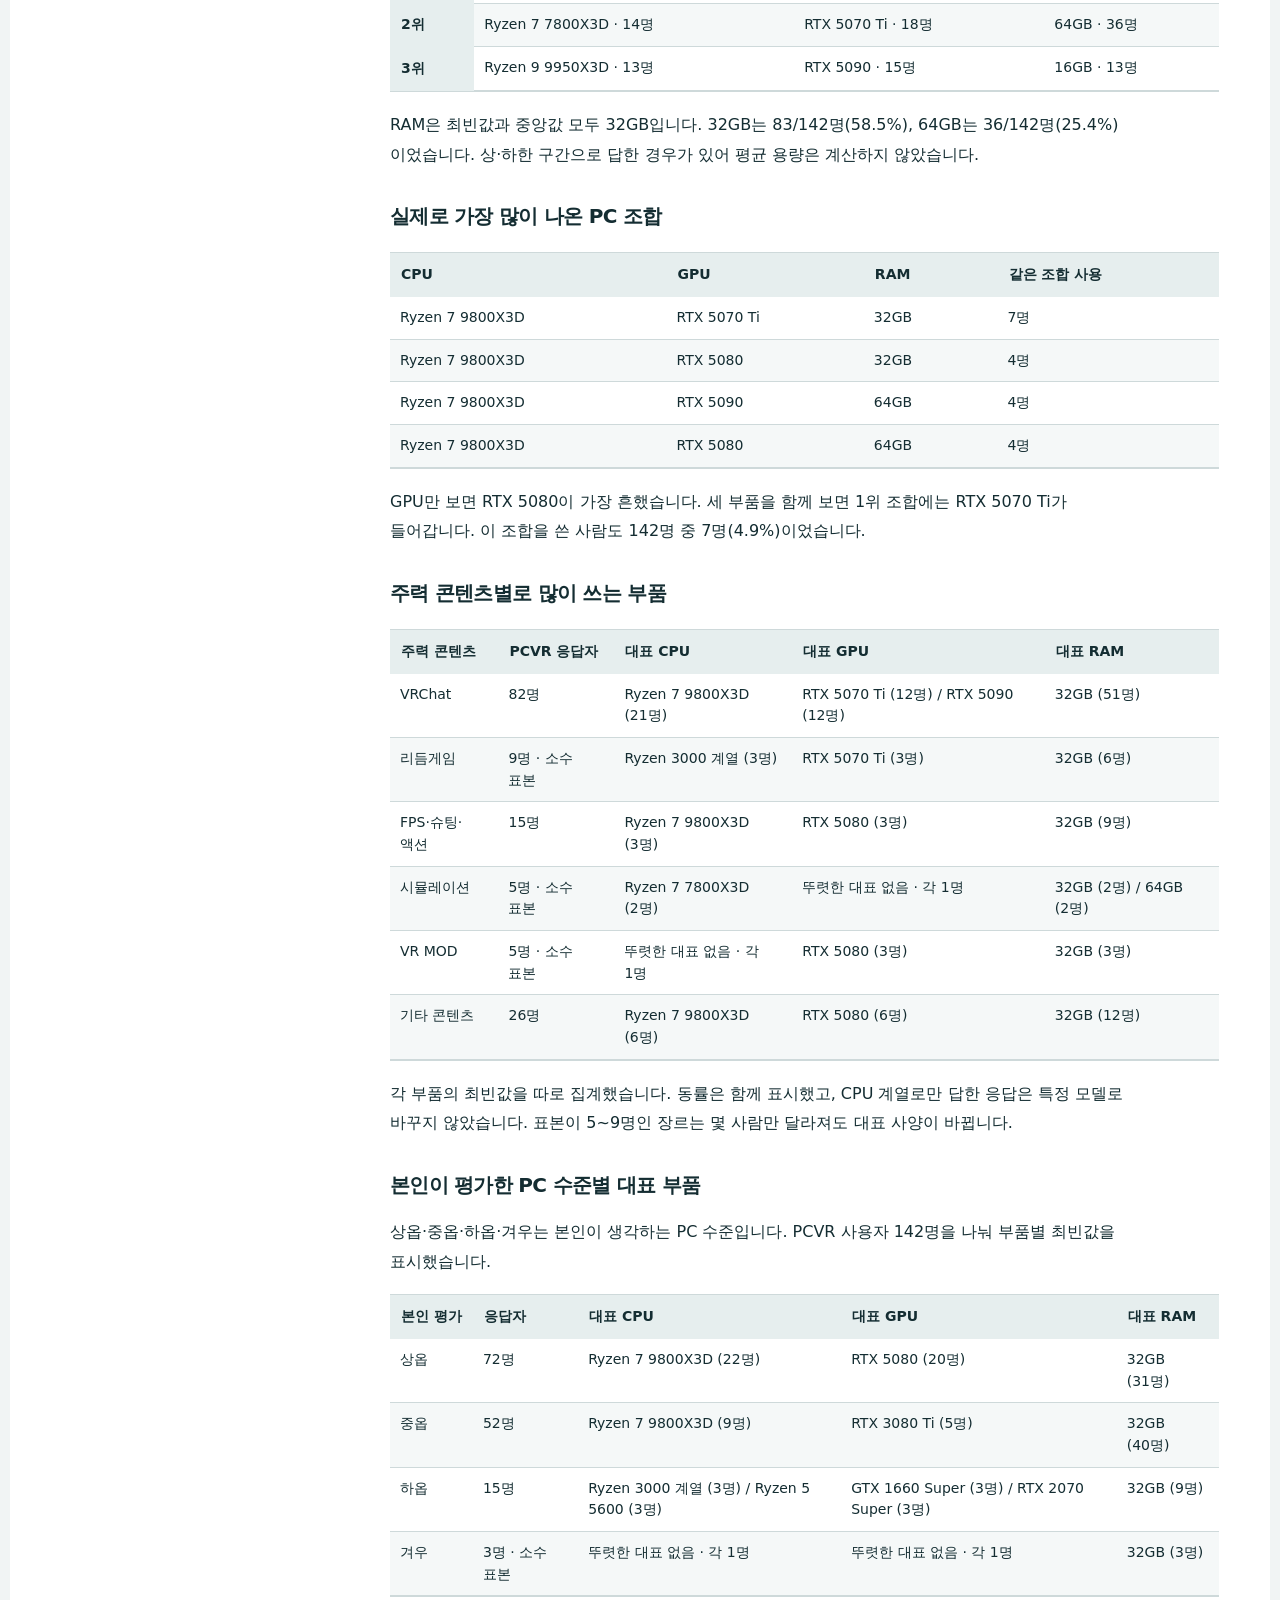
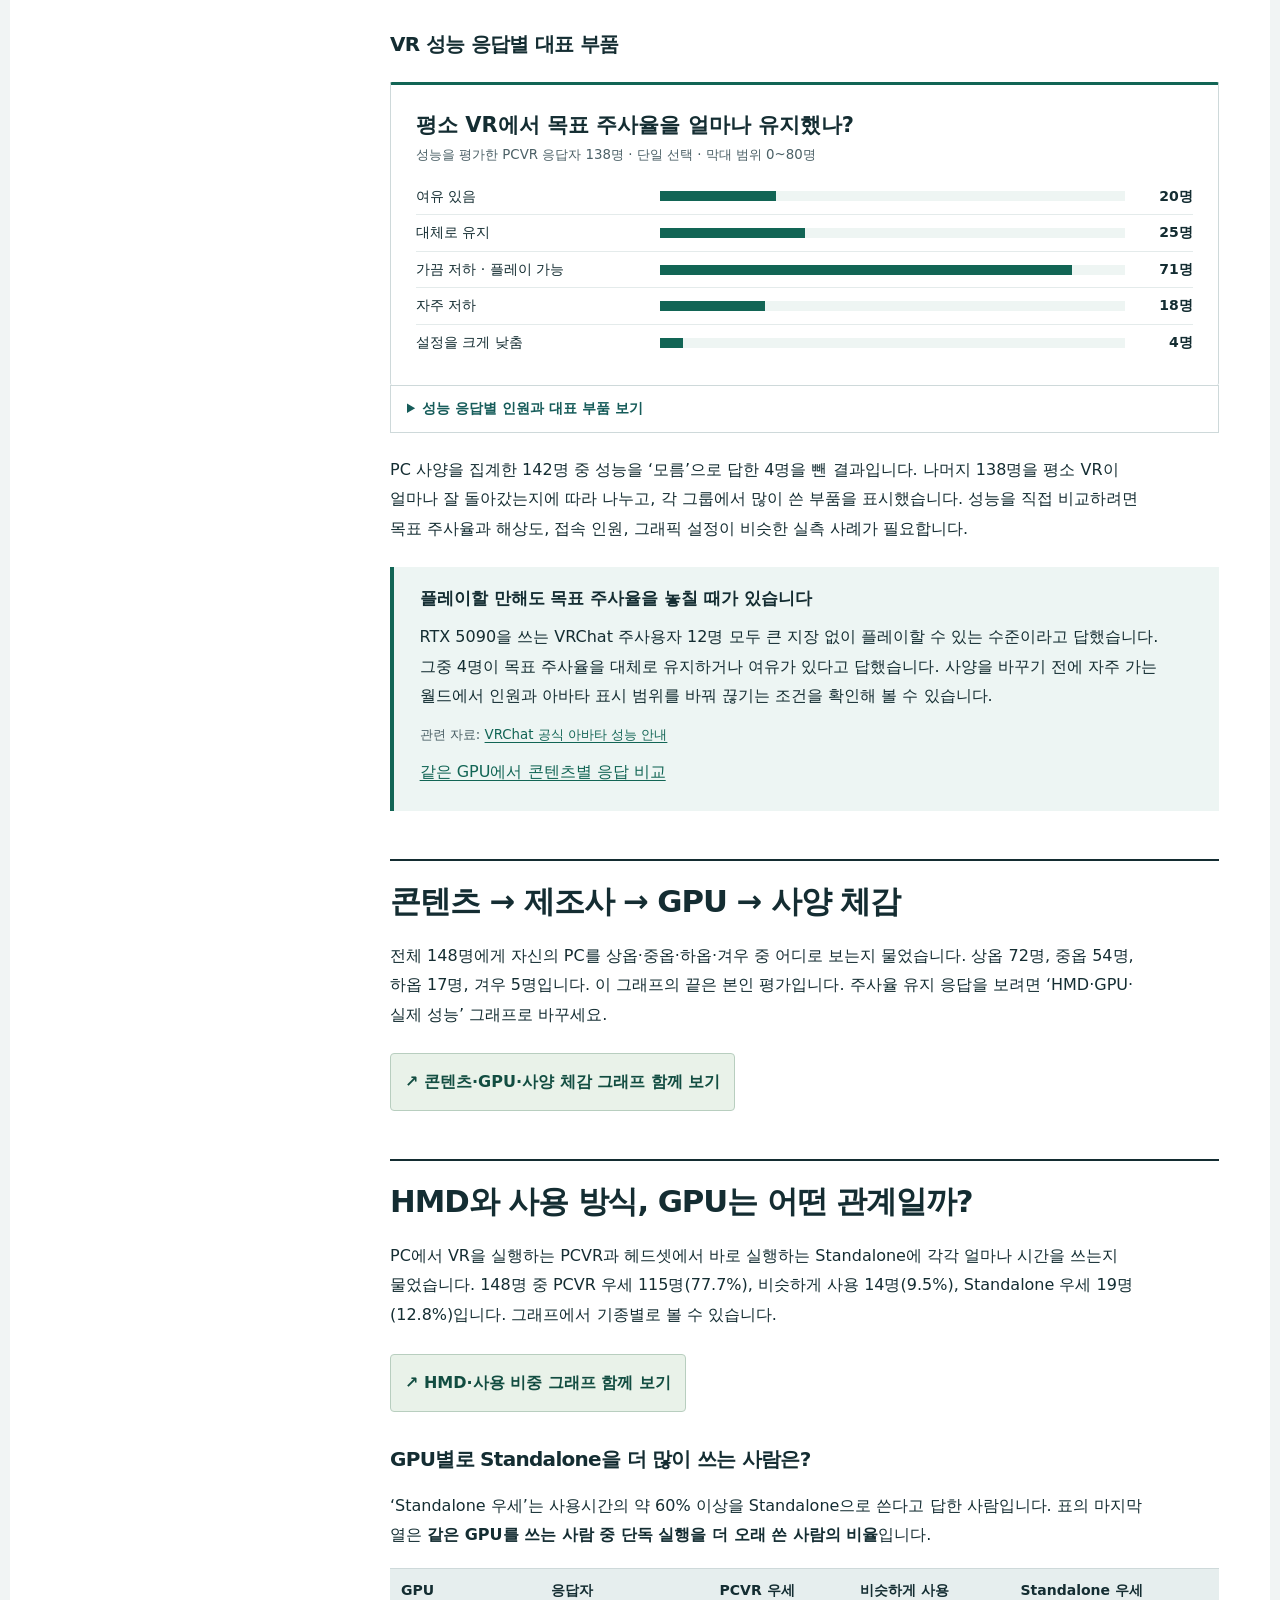
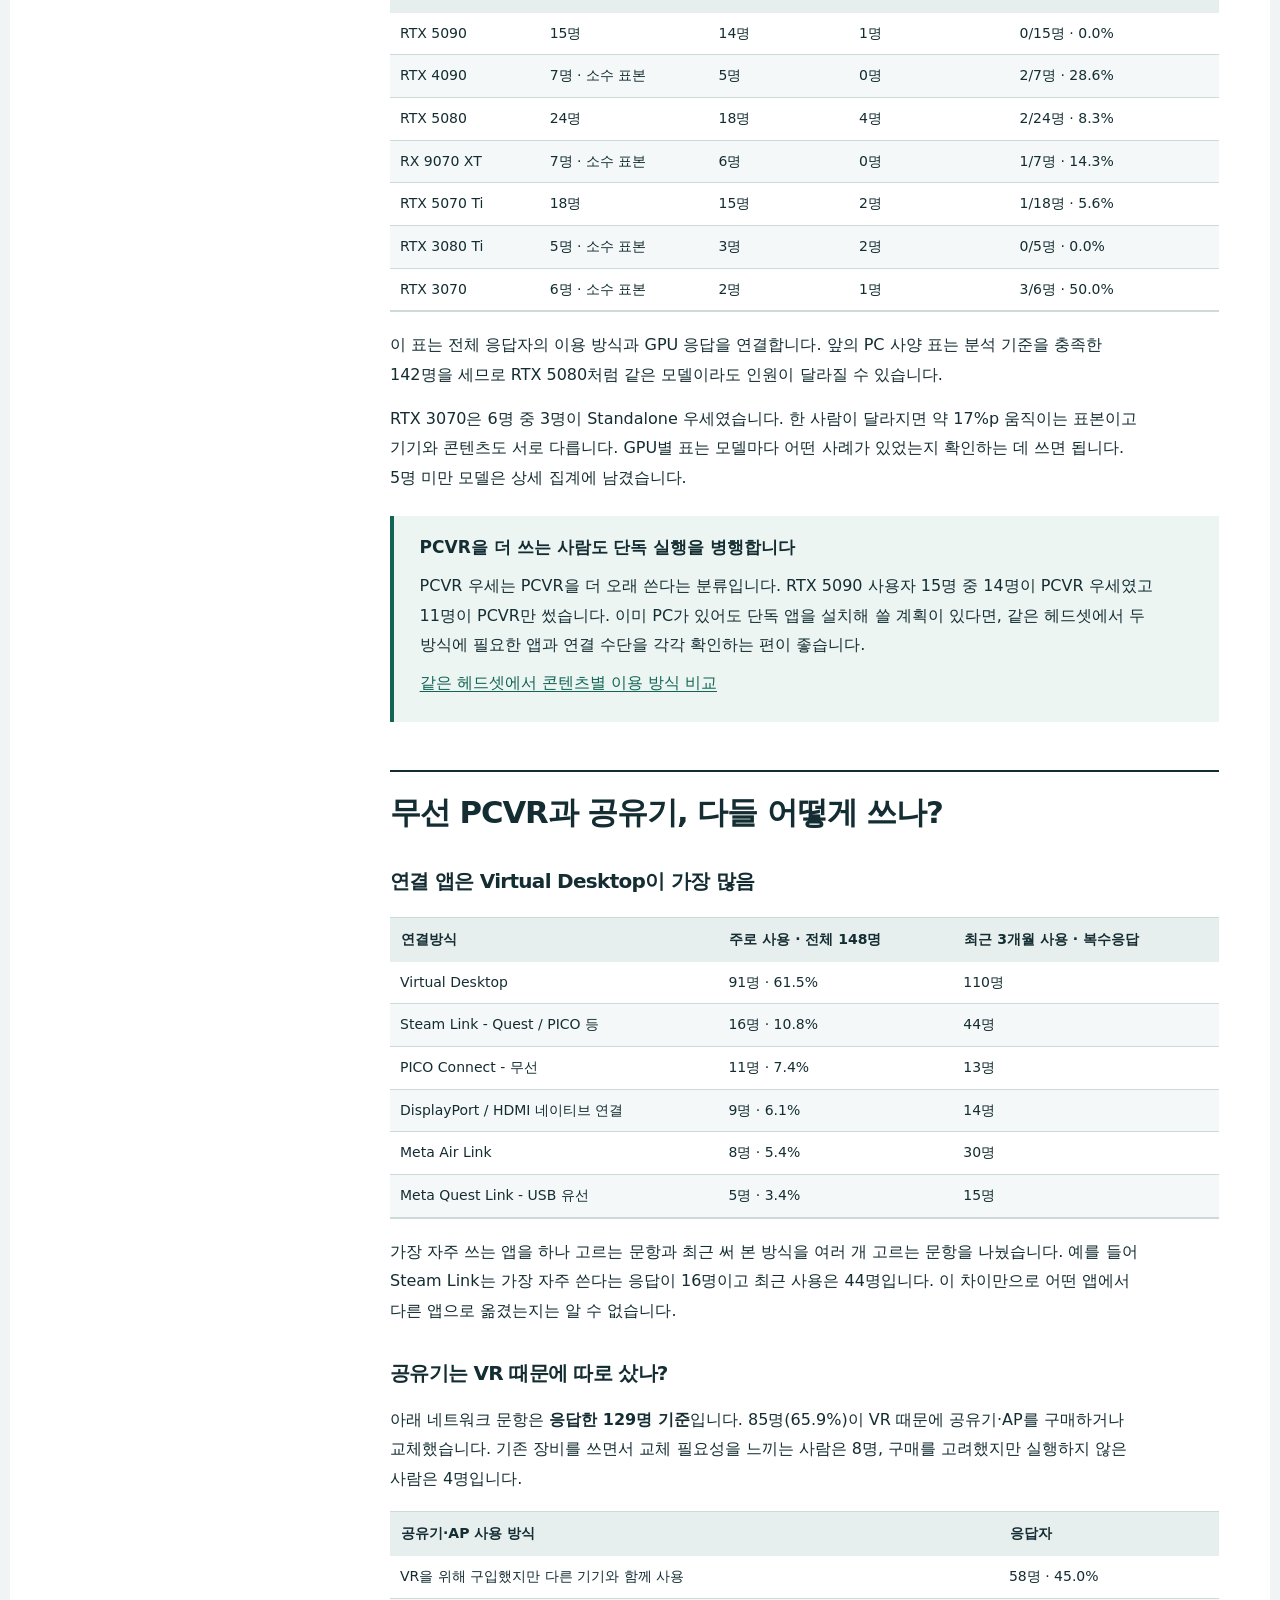
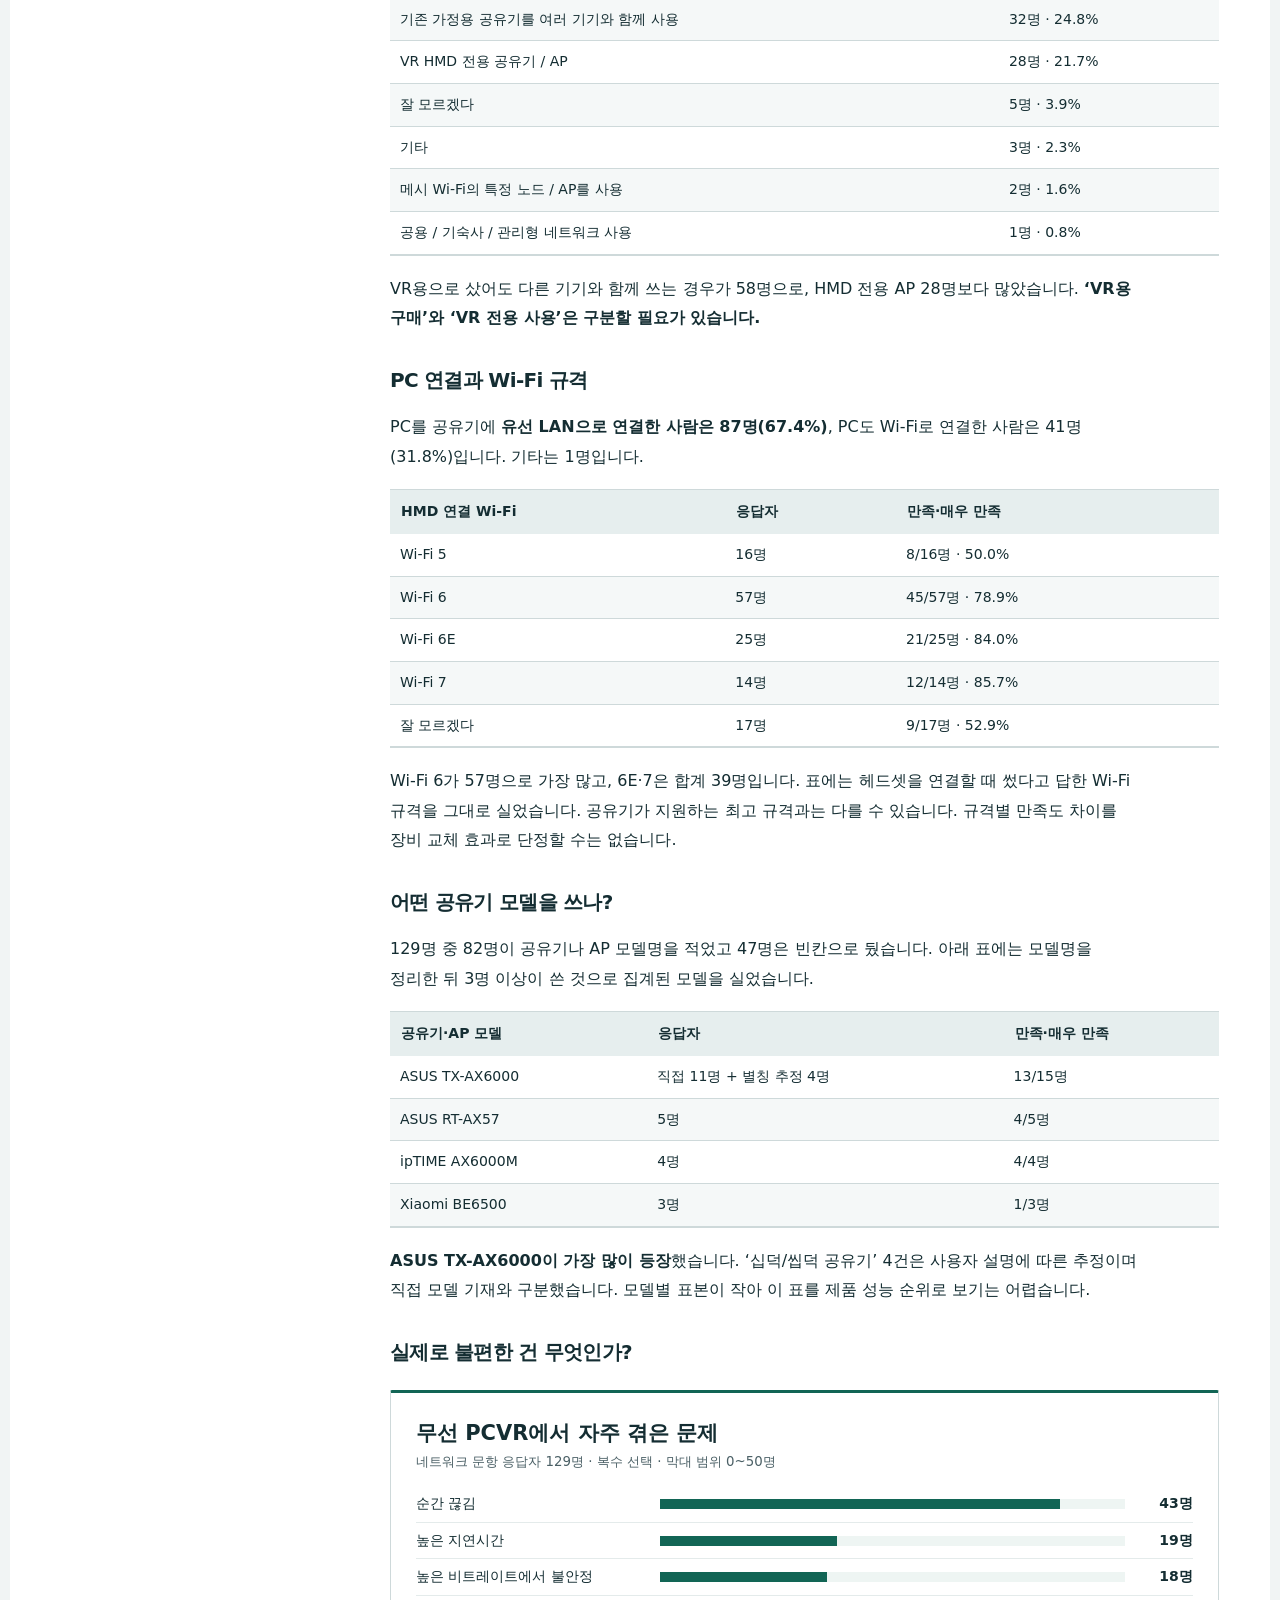
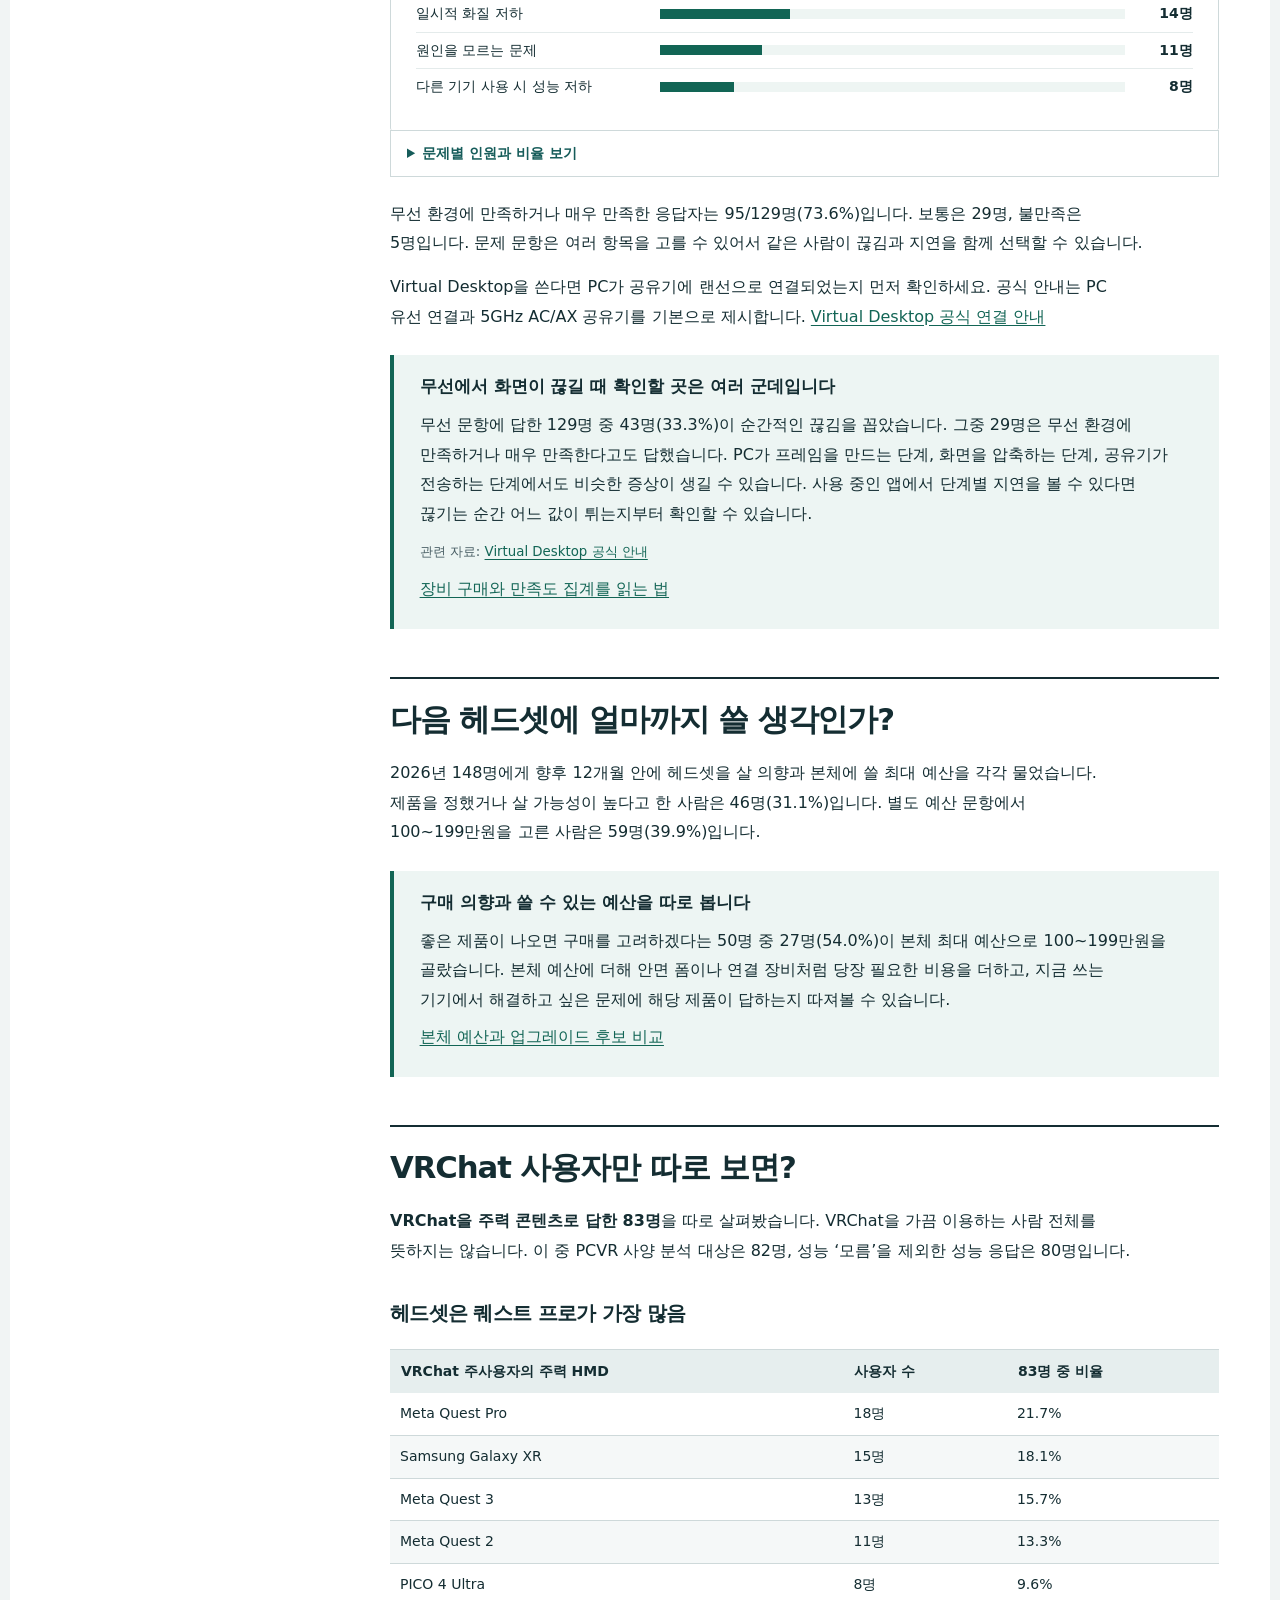
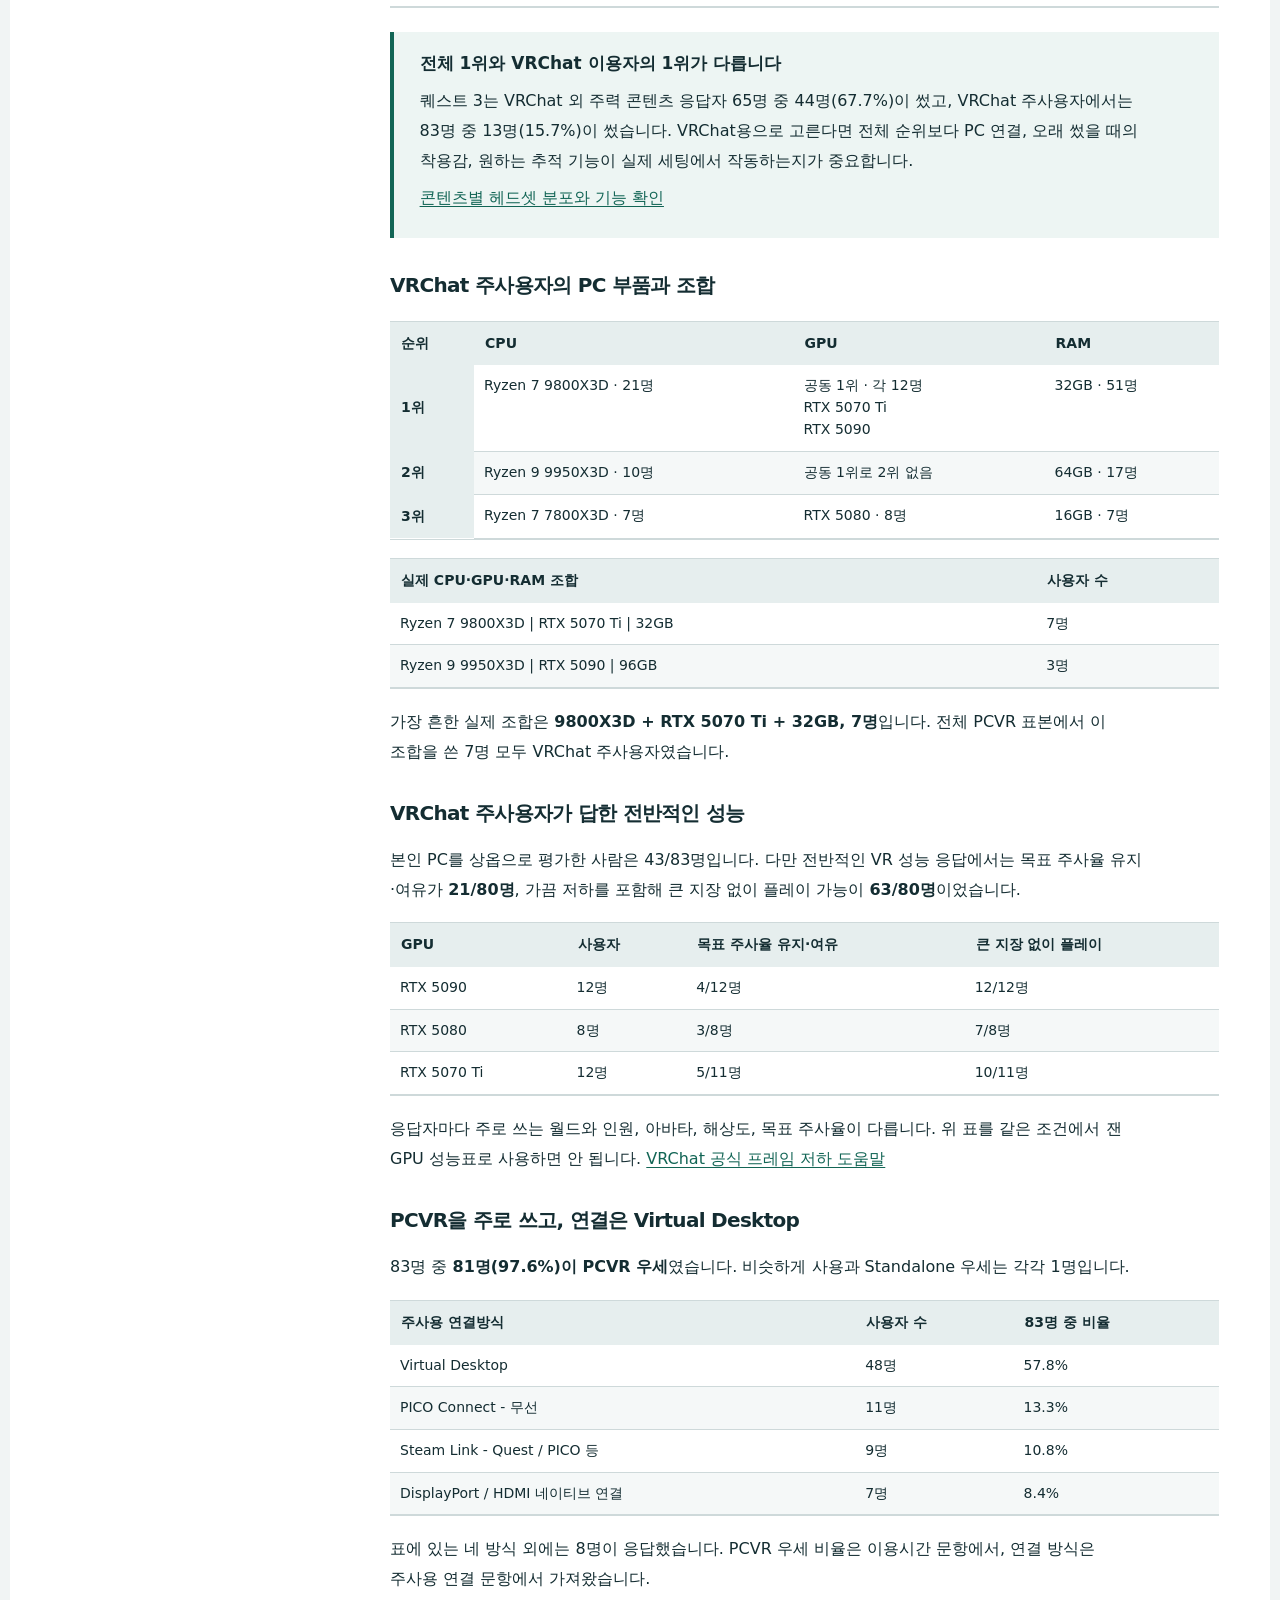
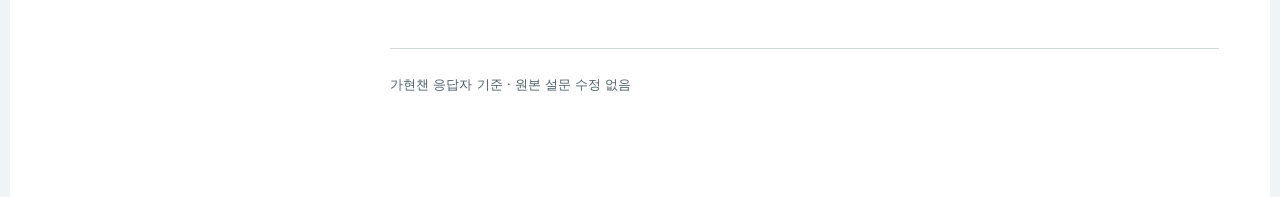
==== commit 4660c7d0: "Improve XR survey analysis, report layout, and chart navigation" ====
--- a/docs/index.html
+++ b/docs/index.html
@@ -1,180 +1,287 @@
-<!doctype html><html lang="ko"><meta charset="utf-8"><meta name="viewport" content="width=device-width,initial-scale=1"><title>가현챈 XR 설문 | 2025–2026</title><meta name="description" content="가현챈 VR/XR 설문 일반·상세 분석과 대화형 Sankey"><link rel="stylesheet" href="style.css"><header class="top"><a class="brand" href="./">가현챈 <b>XR SURVEY</b></a><nav><button data-view="general">일반 분석</button><button data-view="detailed">상세 분석</button><a href="community.html">게시용 코드</a><button id="toggleGraph" aria-controls="graphPanel" aria-expanded="true">그래프 접기</button></nav></header><div class="layout"><main id="reading"><div class="intro"><span>2025 → 2026 · 커뮤니티 응답자 분석</span><h1>장비와 사용 환경,<br>응답으로 들여다보기</h1><p>2025년 198명 · 2026년 148명<br>자료 기준 2026-11-03 · 전국 시장점유율이 아닙니다.</p></div><details class="toc"><summary>목차</summary><nav id="toc"></nav></details><button id="returnToReading" class="return-to-reading" type="button" hidden aria-label="일반 분석에서 읽던 위치로 돌아가기">↩ 읽던 위치로 돌아가기</button><article id="general">
-<h2 id="general-synthesis">종합 해석: VR 이용 경험을 결정하는 것은 무엇인가?</h2>
-<p>이번 응답에서 눈에 띄는 것은 <b>주로 즐기는 콘텐츠에 따라 선택하는 HMD가 달라지고, 고성능 PC가 있어도 실제 체감 품질은 다를 수 있다는 점</b>입니다. VR 경험은 기기의 보급 순위나 부품 성능 하나만으로 설명하기 어려워지고 있습니다.</p>
-<div class="table"><table><thead><tr><th>주요 관측</th><th>시사점</th></tr></thead><tbody>
-<tr><td>Quest Pro 18/20명, Galaxy XR 15/18명이 VRChat 주사용</td><td>기기의 가치는 주력 콘텐츠에 따라 달라질 수 있음</td></tr>
-<tr><td>VRChat 주사용 비중 52.0%→56.1%</td><td>사회적 관계가 VR의 지속 이용 동기가 될 가능성</td></tr>
-<tr><td>VRChat RTX 5090 사용자 12명 중 목표 주사율 유지·여유 4명</td><td>GPU 등급뿐 아니라 실제 월드·아바타·설정이 체감 성능에 관여</td></tr>
-<tr><td>무선 환경 응답자 129명 중 순간 끊김 경험 43명</td><td>렌더링부터 무선 전송까지 전체 경로의 안정성이 중요</td></tr>
-</tbody></table></div>
-<p><b>종합하면</b>, XR 기기의 경쟁은 ‘무엇이 가장 고성능인가’뿐 아니라 <b>‘어떤 이용자에게 어떤 경험을 제공하는가’</b>로 세분화되는 모습입니다. 앞으로 관심을 둘 지점은 콘텐츠 특화 HMD, 안정적인 프레임, PCVR·Standalone 병용, 체감 개선을 중심으로 한 교체 수요입니다.</p>
-<p>각 변화에 대한 설명은 <a href="index.html#detail-hypotheses" data-detail-link="detail-hypotheses">상세 분석의 원인 해설</a>에 정리했습니다. 원인과 향후 흐름에 관한 내용은 관측 결과에 기반한 해석입니다.</p>
-<h2 id="general-1">작년과 뭐가 달라졌나?</h2><div class="table"><table><thead><tr><th>항목</th><th>2025 · 198명</th><th>2026 · 148명</th></tr></thead><tbody><tr><td>퀘스트 3</td><td>95명 · 48.0%</td><td>57명 · 38.5%</td></tr><tr><td>퀘스트 프로</td><td>41명 · 20.7%</td><td>20명 · 13.5%</td></tr><tr><td>퀘스트 2</td><td>27명 · 13.6%</td><td>22명 · 14.9%</td></tr><tr><td>VRChat 주사용</td><td>103명 · 52.0%</td><td>83명 · 56.1%</td></tr></tbody></table></div><p>퀘스트 3는 여전히 1위지만 응답자 내 비중은 줄었습니다. 2026년에는 갤럭시 XR도 18명이 주력으로 사용했습니다. 두 해의 응답자가 같지는 않으므로 개인별 이동으로 읽으면 안 됩니다.</p>
-<p>이전 HMD → 현재 HMD 흐름은 응답 해석에 불확실성이 있어 이번 공개본에서 제외했습니다.</p>
-<h3 id="general-2">2026 헤드셋별 사용자 통계</h3><p>현재 <b>주력으로 사용하는 HMD 한 대</b>를 기준으로 집계했습니다. 여러 대를 보유한 사람의 보유 기기 전체를 센 표는 아닙니다.</p><div class="table"><table><thead><tr><th>주력 헤드셋</th><th>사용자 수</th><th>148명 중 비율</th></tr></thead><tbody><tr><td>Meta Quest 3</td><td>57명</td><td>38.5%</td></tr><tr><td>Meta Quest 2</td><td>22명</td><td>14.9%</td></tr><tr><td>Meta Quest Pro</td><td>20명</td><td>13.5%</td></tr><tr><td>Samsung Galaxy XR</td><td>18명</td><td>12.2%</td></tr><tr><td>PICO 4 Ultra</td><td>8명</td><td>5.4%</td></tr><tr><td>PICO 4 Pro / Enterprise</td><td>4명</td><td>2.7%</td></tr><tr><td>Meta Quest 3S</td><td>3명</td><td>2.0%</td></tr><tr><td>Bigscreen Beyond 2e</td><td>2명</td><td>1.4%</td></tr><tr><td>HTC VIVE Focus Vision</td><td>2명</td><td>1.4%</td></tr><tr><td>Valve Index</td><td>2명</td><td>1.4%</td></tr><tr><td>기타 SteamVR / PCVR HMD</td><td>2명</td><td>1.4%</td></tr><tr><td>Apple Vision Pro</td><td>1명</td><td>0.7%</td></tr><tr><td>HTC VIVE / VIVE Pro</td><td>1명</td><td>0.7%</td></tr><tr><td>HTC VIVE Pro 2</td><td>1명</td><td>0.7%</td></tr><tr><td>HTC VIVE Pro Eye</td><td>1명</td><td>0.7%</td></tr><tr><td>HTC VIVE XR Elite</td><td>1명</td><td>0.7%</td></tr><tr><td>PICO 4</td><td>1명</td><td>0.7%</td></tr><tr><td>PlayStation VR2</td><td>1명</td><td>0.7%</td></tr><tr><td>Steam Frame</td><td>1명</td><td>0.7%</td></tr></tbody></table></div><p>퀘스트 3가 57명으로 가장 많고, 퀘스트 2 22명·퀘스트 프로 20명·갤럭시 XR 18명이 뒤를 이었습니다. 가현챈 응답자 내 분포입니다.</p>
-<button class="graph-link" data-chart="content">↗ 콘텐츠 변화 그래프 함께 보기</button><aside id="insight-01" class="interpretation" style="border-left:3px solid #647f90;background:#f5f8fa;padding:14px 18px;margin:22px 0;border-radius:6px"><h4 style="margin:0 0 8px">해석 · HMD 선택이 다양해지는 이유</h4><p><b>관측:</b> Quest 3 비중은 48.0%→38.5%, Quest Pro는 20.7%→13.5%입니다. 2026년 Galaxy XR는 18명(12.2%)입니다.</p><p><b>가능한 이유:</b> 다양한 HMD가 등장하면서 제품의 가격·표현 기능·착용 경험과 이용 목적에 따른 선택이 나뉘는 모습입니다.</p><p><b>향후 흐름:</b> 앞으로는 전체 보급 순위뿐 아니라 콘텐츠별 기기 선호의 차이가 더 중요해질 수 있습니다.</p><p class="hypothesis-detail-link"><a href="index.html#hypothesis-01" data-detail-link="hypothesis-01">수치와 해설 자세히 보기</a></p></aside><aside id="insight-02" class="interpretation" style="border-left:3px solid #647f90;background:#f5f8fa;padding:14px 18px;margin:22px 0;border-radius:6px"><h4 style="margin:0 0 8px">해석 · VRChat 비중이 커지는 이유</h4><p><b>관측:</b> VRChat 주사용 비중은 2025년 52.0%, 2026년 56.1%입니다. 2026년 회고에는 과거 미이용→현재 VRChat 주사용이 18명 있습니다.</p><p><b>가능한 이유:</b> 사회적 관계와 정기 모임은 게임 자체의 신규 콘텐츠와 다른 지속 이용 동기를 만들 수 있습니다.</p><p><b>향후 흐름:</b> 전체 VR 사용시간이 늘지 않아도 사회적 VR이 주력 이용처로 남을 가능성이 있습니다.</p><p class="hypothesis-detail-link"><a href="index.html#hypothesis-02" data-detail-link="hypothesis-02">수치와 해설 자세히 보기</a></p></aside>
-<h2 id="general-3">그래서 평균 PC 사양은 어느 정도일까?</h2><p><b>PCVR 사용자 142명 기준, 가장 많이 쓰는 CPU는 9800X3D, GPU는 RTX 5080, RAM은 32GB</b>입니다. 여기서 ‘평균적인 사양’은 부품별 최빈값을 뜻합니다. 모델명에 산술평균을 낸 것은 아닙니다.</p><div class="table"><table><thead><tr><th>부품</th><th>많이 쓰는 사양 1위</th><th>2위</th><th>3위</th></tr></thead><tbody><tr><td>CPU</td><td>Ryzen 7 9800X3D · 32명</td><td>Ryzen 7 7800X3D · 14명</td><td>Ryzen 9 9950X3D · 13명</td></tr><tr><td>GPU</td><td>RTX 5080 · 23명</td><td>RTX 5070 Ti · 18명</td><td>RTX 5090 · 15명</td></tr><tr><td>RAM</td><td>32GB · 83명</td><td>64GB · 36명</td><td>16GB · 13명</td></tr></tbody></table></div><p>RAM은 최빈값과 중앙값 모두 <b>32GB</b>입니다. 32GB 사용자는 83/142명(58.5%), 64GB는 36/142명(25.4%)입니다. 상·하한 구간 응답이 있어 RAM 산술평균은 계산하지 않았습니다.</p><h3 id="general-4">실제로 가장 많이 나온 PC 조합</h3><div class="table"><table><thead><tr><th>CPU</th><th>GPU</th><th>RAM</th><th>같은 조합 사용</th></tr></thead><tbody><tr><td>Ryzen 7 9800X3D</td><td>RTX 5070 Ti</td><td>32GB</td><td>7명</td></tr><tr><td>Ryzen 7 9800X3D</td><td>RTX 5080</td><td>32GB</td><td>4명</td></tr><tr><td>Ryzen 7 9800X3D</td><td>RTX 5090</td><td>64GB</td><td>4명</td></tr><tr><td>Ryzen 7 9800X3D</td><td>RTX 5080</td><td>64GB</td><td>4명</td></tr></tbody></table></div><p>부품별 1위를 합친 조합과 실제 최빈 조합은 다릅니다. 가장 흔한 실제 조합은 <b>9800X3D + RTX 5070 Ti + 32GB, 7명</b>이었습니다. 보유 사양 집계이며 권장·최소사양을 뜻하지는 않습니다.</p><h3 id="general-5">콘텐츠별 평균적인 사양</h3><div class="table"><table><thead><tr><th>주력 콘텐츠</th><th>PCVR 응답자</th><th>대표 CPU</th><th>대표 GPU</th><th>대표 RAM</th></tr></thead><tbody><tr><td>VRChat</td><td>82명</td><td>Ryzen 7 9800X3D (21명)</td><td>RTX 5070 Ti (12명) / RTX 5090 (12명)</td><td>32GB (51명)</td></tr><tr><td>리듬게임</td><td>9명 · 소수 표본</td><td>Ryzen 3000 계열 (3명)</td><td>RTX 5070 Ti (3명)</td><td>32GB (6명)</td></tr><tr><td>FPS·슈팅·액션</td><td>15명</td><td>Ryzen 7 9800X3D (3명)</td><td>RTX 5080 (3명)</td><td>32GB (9명)</td></tr><tr><td>시뮬레이션</td><td>5명 · 소수 표본</td><td>Ryzen 7 7800X3D (2명)</td><td>뚜렷한 대표 없음 · 각 1명</td><td>32GB (2명) / 64GB (2명)</td></tr><tr><td>VR MOD</td><td>5명 · 소수 표본</td><td>뚜렷한 대표 없음 · 각 1명</td><td>RTX 5080 (3명)</td><td>32GB (3명)</td></tr><tr><td>기타 콘텐츠</td><td>26명</td><td>Ryzen 7 9800X3D (6명)</td><td>RTX 5080 (6명)</td><td>32GB (12명)</td></tr></tbody></table></div><p>각 부품의 최빈값을 따로 집계했습니다. 동률은 함께 표시했고, CPU 계열로만 답한 응답은 특정 모델로 바꾸지 않았습니다. 표본이 5~9명인 장르는 몇 사람만 달라져도 대표 사양이 바뀝니다.</p>
-<h3 id="general-6">사양 체감별 평균적인 PC 사양</h3><p>상옵·중옵·하옵·겨우는 본인이 생각하는 PC 수준입니다. PCVR 사용자 142명을 나눠 부품별 최빈값을 표시했습니다.</p><div class="table"><table><thead><tr><th>본인 평가</th><th>응답자</th><th>대표 CPU</th><th>대표 GPU</th><th>대표 RAM</th></tr></thead><tbody><tr><td>상옵</td><td>72명</td><td>Ryzen 7 9800X3D (22명)</td><td>RTX 5080 (20명)</td><td>32GB (31명)</td></tr><tr><td>중옵</td><td>52명</td><td>Ryzen 7 9800X3D (9명)</td><td>RTX 3080 Ti (5명)</td><td>32GB (40명)</td></tr><tr><td>하옵</td><td>15명</td><td>Ryzen 3000 계열 (3명) / Ryzen 5 5600 (3명)</td><td>GTX 1660 Super (3명) / RTX 2070 Super (3명)</td><td>32GB (9명)</td></tr><tr><td>겨우</td><td>3명 · 소수 표본</td><td>뚜렷한 대표 없음 · 각 1명</td><td>뚜렷한 대표 없음 · 각 1명</td><td>32GB (3명)</td></tr></tbody></table></div>
-<h3 id="general-7">실제 VR 성능 응답별 평균적인 PC 사양</h3><div class="table"><table><thead><tr><th>실제 성능 응답</th><th>응답자</th><th>대표 CPU</th><th>대표 GPU</th><th>대표 RAM</th></tr></thead><tbody><tr><td>여유</td><td>20명</td><td>Ryzen 7 9800X3D (6명)</td><td>RTX 5080 (8명)</td><td>64GB (12명)</td></tr><tr><td>대체로 유지</td><td>25명</td><td>Ryzen 7 9800X3D (8명)</td><td>RTX 5080 (7명)</td><td>32GB (10명)</td></tr><tr><td>가끔 저하·플레이 가능</td><td>71명</td><td>Ryzen 7 9800X3D (14명)</td><td>RTX 5070 Ti (9명)</td><td>32GB (48명)</td></tr><tr><td>잦은 저하</td><td>18명</td><td>Ryzen 7 9800X3D (3명)</td><td>RTX 3080 Ti (2명) / RTX 5080 (2명) / RX 7900 XTX (2명)</td><td>32GB (14명)</td></tr><tr><td>설정 크게 낮춤</td><td>4명 · 소수 표본</td><td>7세대 이하 Core (2명)</td><td>뚜렷한 대표 없음 · 각 1명</td><td>32GB (3명)</td></tr></tbody></table></div><p>실제 성능 ‘모름’ 4명은 표에서 제외해 총 138명입니다. 각 칸은 해당 그룹의 부품별 최빈값이며, 이 부품들을 조합하면 그 성능이 보장된다는 뜻은 아닙니다. HMD 해상도와 주사율, 콘텐츠·인원·설정이 서로 다릅니다.</p>
-<aside id="insight-04" class="interpretation" style="border-left:3px solid #647f90;background:#f5f8fa;padding:14px 18px;margin:22px 0;border-radius:6px"><h4 style="margin:0 0 8px">해석 · 고성능 GPU에서도 목표 주사율이 떨어지는 이유</h4><p><b>관측:</b> VRChat 주사용자 80명 중 목표 유지·여유 응답은 21명(26.3%)이고, RTX 5090 사용자 12명 중에서는 4명입니다.</p><p><b>가능한 이유:</b> 목표 주사율과 렌더 해상도뿐 아니라 아바타·월드 복잡성, 접속 인원 및 CPU 부하도 성능 체감에 영향을 줄 수 있습니다.</p><p><b>향후 흐름:</b> 최고급 GPU의 보유 여부보다 실제 이용 장면에서의 최적화와 프레임 안정성이 중요해질 수 있습니다.</p><p><small>관련 자료: <a href="https://creators.vrchat.com/avatars/avatar-performance-ranking-system/">VRChat 공식 아바타 성능 안내</a></small></p><p class="hypothesis-detail-link"><a href="index.html#hypothesis-04" data-detail-link="hypothesis-04">수치와 해설 자세히 보기</a></p></aside>
-<h2 id="general-8">콘텐츠 → 제조사 → GPU → 사양 체감</h2><p>전체 148명 기준으로 내 PC 사양을 어떻게 느끼는지는 <b>상옵 72명 · 중옵 54명 · 하옵 17명 · 겨우 5명</b>이었습니다. 실제 FPS나 설정값이 아닌 본인 평가입니다.</p>
-<button class="graph-link" data-chart="perception">↗ 콘텐츠·GPU·사양 체감 그래프 함께 보기</button><h2 id="general-9">HMD와 사용 방식, GPU는 어떤 관계일까?</h2><p>PCVR 우세 115명, 비슷하게 사용 14명, Standalone 우세 19명입니다. 아래 그래프는 HMD별 이용 방식만 보여줍니다.</p><button class="graph-link" data-chart="mode">↗ HMD·사용 비중 그래프 함께 보기</button>
-<h3 id="general-10">GPU별로 Standalone을 더 많이 쓰는 사람은?</h3><p>‘Standalone 우세’는 사용시간의 약 60% 이상을 Standalone으로 쓴다고 답한 사람입니다. 아래 비율은 <b>해당 GPU 응답자 중 사람의 비율</b>이며 평균 사용시간 비율이 아닙니다.</p><div class="table"><table><thead><tr><th>GPU</th><th>응답자</th><th>PCVR 우세</th><th>비슷하게 사용</th><th>Standalone 우세</th></tr></thead><tbody><tr><td>RTX 5090</td><td>15명</td><td>14명</td><td>1명</td><td>0/15명 · 0.0%</td></tr><tr><td>RTX 4090</td><td>7명 · 소수 표본</td><td>5명</td><td>0명</td><td>2/7명 · 28.6%</td></tr><tr><td>RTX 5080</td><td>24명</td><td>18명</td><td>4명</td><td>2/24명 · 8.3%</td></tr><tr><td>RX 9070 XT</td><td>7명 · 소수 표본</td><td>6명</td><td>0명</td><td>1/7명 · 14.3%</td></tr><tr><td>RTX 5070 Ti</td><td>18명</td><td>15명</td><td>2명</td><td>1/18명 · 5.6%</td></tr><tr><td>RTX 3080 Ti</td><td>5명 · 소수 표본</td><td>3명</td><td>2명</td><td>0/5명 · 0.0%</td></tr><tr><td>RTX 3070</td><td>6명 · 소수 표본</td><td>2명</td><td>1명</td><td>3/6명 · 50.0%</td></tr></tbody></table></div>
-<p><b>RTX 5090은 15명 중 14명이 PCVR 우세</b>였고, Standalone 우세는 없었습니다. RTX 5080은 24명 중 2명(8.3%), RTX 5070 Ti는 18명 중 1명(5.6%)이 Standalone 우세였습니다. 5090도 PCVR만 쓰는 사람은 11명으로, 나머지 4명은 Standalone을 함께 사용했습니다.</p><p>RTX 3070은 6명 중 3명이 Standalone 우세였지만 표본이 작습니다. <b>이 결과만으로 GPU가 낮을수록 Standalone을 더 쓴다고 결론 내리기는 어렵습니다.</b> HMD와 주력 콘텐츠, 이용 목적도 다릅니다. 5명 미만 모델은 본문에서 제외하고 상세 CSV에 남겼습니다.</p>
-<aside id="insight-05" class="interpretation" style="border-left:3px solid #647f90;background:#f5f8fa;padding:14px 18px;margin:22px 0;border-radius:6px"><h4 style="margin:0 0 8px">해석 · PCVR과 Standalone을 함께 쓰는 흐름</h4><p><b>관측:</b> 2026년 PCVR 우세 115명, Standalone 우세 19명, 두 방식을 비슷하게 사용하는 사람은 14명입니다.</p><p><b>가능한 이유:</b> 복잡한 PC 콘텐츠는 PCVR로, 간편한 이용은 Standalone으로 즐기는 등 상황별 선택이 나타날 수 있습니다.</p><p><b>향후 흐름:</b> 앞으로는 한 기기에서 두 방식을 자연스럽게 오가는 경험이 중요한 가치가 될 수 있습니다.</p><p class="hypothesis-detail-link"><a href="index.html#hypothesis-05" data-detail-link="hypothesis-05">수치와 해설 자세히 보기</a></p></aside>
-<h2 id="general-11">무선 PCVR과 공유기, 다들 어떻게 쓰나?</h2><h3 id="general-12">연결 앱은 Virtual Desktop이 가장 많음</h3><div class="table"><table><thead><tr><th>연결방식</th><th>주로 사용 · 전체 148명</th><th>최근 3개월 사용 · 복수응답</th></tr></thead><tbody><tr><td>Virtual Desktop</td><td>91명 · 61.5%</td><td>110명</td></tr><tr><td>Steam Link - Quest / PICO 등</td><td>16명 · 10.8%</td><td>44명</td></tr><tr><td>PICO Connect - 무선</td><td>11명 · 7.4%</td><td>13명</td></tr><tr><td>DisplayPort / HDMI 네이티브 연결</td><td>9명 · 6.1%</td><td>14명</td></tr><tr><td>Meta Air Link</td><td>8명 · 5.4%</td><td>30명</td></tr><tr><td>Meta Quest Link - USB 유선</td><td>5명 · 3.4%</td><td>15명</td></tr></tbody></table></div><p>Virtual Desktop은 <b>주사용 91명, 최근 사용 경험 110명</b>입니다. Steam Link는 주사용 16명·경험 44명, Air Link는 주사용 8명·경험 30명으로 여러 방식을 병행하거나 시험한 응답도 있습니다.</p><h3 id="general-13">공유기는 VR 때문에 따로 샀나?</h3><p>아래 네트워크 문항은 <b>응답한 129명 기준</b>입니다. 85명(65.9%)이 VR 때문에 공유기·AP를 구매하거나 교체했습니다. 기존 장비를 쓰면서 교체 필요성을 느끼는 사람은 8명, 구매를 고려했지만 실행하지 않은 사람은 4명입니다.</p><div class="table"><table><thead><tr><th>공유기·AP 사용 방식</th><th>응답자</th></tr></thead><tbody><tr><td>VR을 위해 구입했지만 다른 기기와 함께 사용</td><td>58명 · 45.0%</td></tr><tr><td>기존 가정용 공유기를 여러 기기와 함께 사용</td><td>32명 · 24.8%</td></tr><tr><td>VR HMD 전용 공유기 / AP</td><td>28명 · 21.7%</td></tr><tr><td>잘 모르겠다</td><td>5명 · 3.9%</td></tr><tr><td>기타</td><td>3명 · 2.3%</td></tr><tr><td>메시 Wi-Fi의 특정 노드 / AP를 사용</td><td>2명 · 1.6%</td></tr><tr><td>공용 / 기숙사 / 관리형 네트워크 사용</td><td>1명 · 0.8%</td></tr></tbody></table></div><p>VR용으로 샀어도 다른 기기와 함께 쓰는 경우가 58명으로, HMD 전용 AP 28명보다 많았습니다. <b>‘VR용 구매’와 ‘VR 전용 사용’은 구분할 필요가 있습니다.</b></p><h3 id="general-14">PC 연결과 Wi-Fi 규격</h3><p>PC를 공유기에 <b>유선 LAN으로 연결한 사람은 87명(67.4%)</b>, PC도 Wi-Fi로 연결한 사람은 41명(31.8%)입니다. 기타는 1명입니다.</p><div class="table"><table><thead><tr><th>HMD 연결 Wi-Fi</th><th>응답자</th><th>만족·매우 만족</th></tr></thead><tbody><tr><td>Wi-Fi 5</td><td>16명</td><td>8/16명 · 50.0%</td></tr><tr><td>Wi-Fi 6</td><td>57명</td><td>45/57명 · 78.9%</td></tr><tr><td>Wi-Fi 6E</td><td>25명</td><td>21/25명 · 84.0%</td></tr><tr><td>Wi-Fi 7</td><td>14명</td><td>12/14명 · 85.7%</td></tr><tr><td>잘 모르겠다</td><td>17명</td><td>9/17명 · 52.9%</td></tr></tbody></table></div><p>Wi-Fi 6가 57명으로 가장 많고, 6E·7은 합계 39명입니다. 위 규격은 응답자가 답한 HMD 연결 환경이며 공유기의 최대 지원 규격으로 보정하지 않았습니다. 규격별 만족도 차이를 장비 교체 효과로 단정할 수는 없습니다.</p><h3 id="general-15">어떤 공유기 모델을 쓰나?</h3><p>129명 중 모델명 기재는 82명, 미기재는 47명입니다. 표는 정제 후 3명 이상 확인된 모델입니다.</p><div class="table"><table><thead><tr><th>공유기·AP 모델</th><th>응답자</th><th>만족·매우 만족</th></tr></thead><tbody><tr><td>ASUS TX-AX6000</td><td>직접 11명 + 별칭 추정 4명</td><td>13/15명</td></tr><tr><td>ASUS RT-AX57</td><td>5명</td><td>4/5명</td></tr><tr><td>ipTIME AX6000M</td><td>4명</td><td>4/4명</td></tr><tr><td>Xiaomi BE6500</td><td>3명</td><td>1/3명</td></tr></tbody></table></div><p><b>ASUS TX-AX6000이 가장 많이 등장</b>했습니다. ‘십덕/씹덕 공유기’ 4건은 사용자 설명에 따른 추정이며 직접 모델 기재와 구분했습니다. 모델별 표본이 작아 이 표를 제품 성능 순위로 보기는 어렵습니다.</p><h3 id="general-16">실제로 불편한 건 무엇인가?</h3><div class="table"><table><thead><tr><th>무선 PCVR 문제 · 복수응답</th><th>응답자 / 129명</th></tr></thead><tbody><tr><td>순간적인 화면 끊김 / 스터터</td><td>43명 · 33.3%</td></tr><tr><td>지연시간이 높음</td><td>19명 · 14.7%</td></tr><tr><td>높은 비트레이트에서 불안정함</td><td>18명 · 14.0%</td></tr><tr><td>화질이 순간적으로 떨어짐</td><td>14명 · 10.9%</td></tr><tr><td>원인을 잘 모르겠는 네트워크 문제</td><td>11명 · 8.5%</td></tr><tr><td>다른 기기가 네트워크를 사용하면 성능이 떨어짐</td><td>8명 · 6.2%</td></tr></tbody></table></div><p>전체 만족·매우 만족은 95명(73.6%), 보통 29명, 불만족 5명입니다. 가장 많이 꼽은 문제는 <b>순간적인 끊김·스터터 43명</b>으로, 높은 지연 19명이나 고비트레이트 불안정 18명보다 많았습니다. 만족하면서도 순간 끊김을 겪을 수 있으므로 만족도와 문제 응답은 별도로 봐야 합니다.</p><p><b>셋업 점검의 출발점:</b> PC가 공유기에 랜선으로 연결되어 있는지 먼저 확인하세요. <a href="https://www.vrdesktop.net/">Virtual Desktop 공식 안내</a>도 PC 유선 연결과 5GHz AC/AX 공유기를 기본 조건으로 제시합니다. 이번 설문만으로 Wi-Fi 7이나 특정 공유기 구매가 필수라고 결론 내릴 수는 없습니다.</p><aside id="insight-06" class="interpretation" style="border-left:3px solid #647f90;background:#f5f8fa;padding:14px 18px;margin:22px 0;border-radius:6px"><h4 style="margin:0 0 8px">해석 · 무선 PCVR 장비에 투자해도 끊김이 남는 이유</h4><p><b>관측:</b> 네트워크 응답 129명 중 85명이 VR용 공유기·AP를 구매하거나 교체했고, 43명은 순간 끊김·스터터를 경험했다고 답했습니다.</p><p><b>가능한 이유:</b> 무선 전송 외에도 PC 렌더링·인코딩·HMD 디코딩이 체감 품질에 영향을 줄 수 있습니다. 두 인원은 각각의 문항에서 나온 집계입니다.</p><p><b>향후 흐름:</b> 공유기 등급 경쟁보다 스트리밍 전체 과정의 지연을 줄이는 일이 더 중요해질 수 있습니다.</p><p><small>관련 자료: <a href="https://www.vrdesktop.net/">Virtual Desktop 공식 안내</a></small></p><p class="hypothesis-detail-link"><a href="index.html#hypothesis-06" data-detail-link="hypothesis-06">수치와 해설 자세히 보기</a></p></aside>
-<h2 id="general-17">다음 구매 예산은?</h2><p>HMD 구매에 적극적인 응답자는 46/148명(31.1%), 조건부 구매는 50명입니다. HMD 본체 예산은 100~199만원 구간이 총 59명입니다. 구간형 응답이라 평균 예산은 계산하지 않았습니다.</p>
-<aside id="insight-07" class="interpretation" style="border-left:3px solid #647f90;background:#f5f8fa;padding:14px 18px;margin:22px 0;border-radius:6px"><h4 style="margin:0 0 8px">해석 · 어떤 신제품이 HMD 교체를 이끌까?</h4><p><b>관측:</b> HMD 구매 가능성이 높거나 제품을 정한 응답은 46명(31.1%), 좋은 제품이 나오면 고려한다는 응답은 50명(33.8%)입니다.</p><p><b>가능한 이유:</b> 이미 VR을 이용하는 사람에게는 단순한 출시 자체보다 화질·착용감·표현 기능처럼 체감할 수 있는 변화가 구매 매력일 수 있습니다.</p><p><b>향후 흐름:</b> 신제품의 성공은 사양표보다 사용자 경험을 얼마나 바꾸는지에 달려 있을 가능성이 있습니다.</p><p class="hypothesis-detail-link"><a href="index.html#hypothesis-07" data-detail-link="hypothesis-07">수치와 해설 자세히 보기</a></p></aside>
+<!doctype html><html lang="ko"><meta charset="utf-8"><meta name="viewport" content="width=device-width,initial-scale=1"><title>가현챈 XR 설문 | 2025–2026</title><meta name="description" content="가현챈 VR/XR 설문 일반·상세 분석과 대화형 Sankey"><link rel="stylesheet" href="style.css"><body>
+<a class="skip-link" href="#reading">본문으로 건너뛰기</a>
+<header class="top">
+  <a class="brand" href="./">가현챈 <b>XR 설문</b></a>
+  <nav aria-label="보고서 메뉴">
+    <button type="button" data-view="general" aria-pressed="true">일반 분석</button>
+    <button type="button" data-view="detailed" aria-pressed="false">상세 분석</button>
+    <a href="community.html">게시용 코드</a>
+    <button type="button" id="toggleGraph" aria-controls="graphPanel" aria-expanded="false">응답 흐름도 열기</button>
+  </nav>
+</header>
+<div class="layout"><main id="reading" tabindex="-1">
+<header class="intro" id="overviewIntro">
+  <div class="intro-copy">
+    <p class="edition">2025 — 2026</p>
+    <h1>가현챈 XR 설문</h1>
+    <p class="lead">어떤 헤드셋을 쓰고,<br class="hero-break"> PC에서 VR은 얼마나 잘 돌아갈까?</p>
+    <p class="survey-meta"><span>2025년 응답자<strong>198<small>명</small></strong></span><span>2026년 응답자<strong>148<small>명</small></strong></span></p>
+    <p class="scope">집계 기준일 · 2026년 11월 3일</p>
+  </div>
+
+  <nav class="question-jump" aria-label="관심 주제로 이동">
+    <a href="#general-1">헤드셋·콘텐츠 변화</a>
+    <a href="#general-3">PC 부품·성능</a>
+    <a href="#general-11">무선 연결</a>
+    <a href="#general-17">구매 예산</a>
+    <a href="#general-18">VRChat</a>
+    <a href="#detail-forecast">앞으로의 흐름</a>
+  </nav>
+  <figure class="year-compare" aria-labelledby="compare-title">
+    <figcaption id="compare-title">퀘스트 3 비중은 줄고, VRChat 비중은 늘었다</figcaption>
+    <p class="compare-unit">각 해 전체 응답자 중 주사용 항목을 고른 비율</p>
+    <div class="compare-scale" aria-hidden="true"><span>0%</span><span>25%</span><span>50%</span><span>75%</span><span>100%</span></div>
+    <div class="compare-group" role="group" aria-label="주력 헤드셋 퀘스트 3">
+      <div class="compare-label"><strong>퀘스트 3</strong><span>−9.5%p</span></div>
+      <div class="compare-row"><span>2025</span><span class="compare-track" aria-hidden="true"><span style="--share:48%"></span></span><span class="compare-value"><strong>48.0%</strong> <small>95/198명</small></span></div>
+      <div class="compare-row current"><span>2026</span><span class="compare-track" aria-hidden="true"><span style="--share:38.5%"></span></span><span class="compare-value"><strong>38.5%</strong> <small>57/148명</small></span></div>
+    </div>
+    <div class="compare-group" role="group" aria-label="주력 콘텐츠 VRChat">
+      <div class="compare-label"><strong>VRChat</strong><span>+4.1%p</span></div>
+      <div class="compare-row"><span>2025</span><span class="compare-track" aria-hidden="true"><span style="--share:52%"></span></span><span class="compare-value"><strong>52.0%</strong> <small>103/198명</small></span></div>
+      <div class="compare-row current"><span>2026</span><span class="compare-track" aria-hidden="true"><span style="--share:56.1%"></span></span><span class="compare-value"><strong>56.1%</strong> <small>83/148명</small></span></div>
+    </div>
+    <p class="compare-note">%p는 두 비율의 차이입니다. 연도별 응답자 구성을 비교했습니다.</p>
+  </figure>
+
+</header>
+<header class="detail-intro companion-intro" id="detailIntro" hidden><h1>문항별 상세 분석</h1><p>2025·2026년 응답의 집계 기준과 항목별 인원, 콘텐츠별 비교를 확인하세요.</p></header>
+
+<details class="toc"><summary>문항별 목차</summary><nav aria-label="문항별 목차" id="toc"></nav></details>
+<button id="returnToReading" class="return-to-reading" type="button" hidden aria-label="일반 분석에서 읽던 위치로 돌아가기">↩ 읽던 위치로 돌아가기</button>
+<article id="general">
+<h2 id="general-synthesis">가현챈에서는 VR을 어떻게 쓰나?</h2>
+<p class="note">2026년 비교표와 흐름도에는 11월 3일까지 집계한 148명의 응답을 썼습니다. 11월 6일에 1명이 더 참여해 원본 응답은 149건입니다.</p>
+<p>2026년 응답자 148명 중 83명은 VRChat에 가장 많은 시간을 썼습니다. 이들이 주로 쓰는 헤드셋은 전체 1위와 달랐습니다. PC에서 VR이 얼마나 부드럽게 돌아갔는지, 무선으로 연결할 때 무엇이 불편했는지도 물었습니다.</p>
+<p>장비를 고를 때 참고하려면 평소 쓰는 앱과 목표 주사율이 비슷한 사람들의 응답부터 보세요. <a href="index.html#detail-hypotheses" data-detail-link="detail-hypotheses">문항별 수치와 읽는 법</a></p>
+<h2 id="general-1">작년과 뭐가 달라졌나?</h2><div class="table"><table><thead><tr><th>항목</th><th>2025 · 198명</th><th>2026 · 148명</th></tr></thead><tbody><tr><td>퀘스트 3</td><td>95명 · 48.0%</td><td>57명 · 38.5%</td></tr><tr><td>퀘스트 프로</td><td>41명 · 20.7%</td><td>20명 · 13.5%</td></tr><tr><td>퀘스트 2</td><td>27명 · 13.6%</td><td>22명 · 14.9%</td></tr><tr><td>VRChat 주사용</td><td>103명 · 52.0%</td><td>83명 · 56.1%</td></tr></tbody></table></div><p>두 해 모두 가장 많이 쓴 헤드셋 한 대와 주로 즐긴 콘텐츠를 물었습니다. 해마다 선택지와 설문에 참여한 이용층이 다를 수 있습니다. 이전 헤드셋을 여러 뜻으로 해석할 수 있게 적은 응답도 있어, 누가 어느 기종으로 바꿨는지는 따로 세지 않았습니다.</p>
+<h3 id="general-2">2026 헤드셋별 사용자 통계</h3><p>현재 가장 많이 쓰는 헤드셋(HMD) 한 대를 셌습니다. 여러 대가 있어도 주력 기종 한 대만 표에 들어갑니다.</p><div class="table"><table><thead><tr><th>주력 헤드셋</th><th>사용자 수</th><th>148명 중 비율</th></tr></thead><tbody><tr><td>Meta Quest 3</td><td>57명</td><td>38.5%</td></tr><tr><td>Meta Quest 2</td><td>22명</td><td>14.9%</td></tr><tr><td>Meta Quest Pro</td><td>20명</td><td>13.5%</td></tr><tr><td>Samsung Galaxy XR</td><td>18명</td><td>12.2%</td></tr><tr><td>PICO 4 Ultra</td><td>8명</td><td>5.4%</td></tr><tr><td>PICO 4 Pro / Enterprise</td><td>4명</td><td>2.7%</td></tr><tr><td>Meta Quest 3S</td><td>3명</td><td>2.0%</td></tr><tr><td>Bigscreen Beyond 2e</td><td>2명</td><td>1.4%</td></tr><tr><td>HTC VIVE Focus Vision</td><td>2명</td><td>1.4%</td></tr><tr><td>Valve Index</td><td>2명</td><td>1.4%</td></tr><tr><td>기타 SteamVR / PCVR HMD</td><td>2명</td><td>1.4%</td></tr><tr><td>Apple Vision Pro</td><td>1명</td><td>0.7%</td></tr><tr><td>HTC VIVE / VIVE Pro</td><td>1명</td><td>0.7%</td></tr><tr><td>HTC VIVE Pro 2</td><td>1명</td><td>0.7%</td></tr><tr><td>HTC VIVE Pro Eye</td><td>1명</td><td>0.7%</td></tr><tr><td>HTC VIVE XR Elite</td><td>1명</td><td>0.7%</td></tr><tr><td>PICO 4</td><td>1명</td><td>0.7%</td></tr><tr><td>PlayStation VR2</td><td>1명</td><td>0.7%</td></tr><tr><td>Steam Frame</td><td>1명</td><td>0.7%</td></tr></tbody></table></div>
+<button class="graph-link" data-chart="content">↗ 콘텐츠 변화 그래프 함께 보기</button><aside id="insight-01" class="interpretation">
+<h4>퀘스트 3는 두 해 모두 1위, 2026년 2위는 퀘스트 2</h4>
+<p>퀘스트 3와 퀘스트 프로를 주력으로 쓴 사람은 2025년 136/198명(68.7%), 2026년 77/148명(52.0%)이었습니다. 2026년에는 나머지 71명 중 퀘스트 2 사용자가 22명으로 가장 많았습니다. 퀘스트 2가 퀘스트 프로를 앞서면서 2위 기종도 바뀌었습니다.</p>
+
+<p class="hypothesis-detail-link"><a href="index.html#hypothesis-01" data-detail-link="hypothesis-01">두 해의 기종 구성 비교</a></p>
+</aside><aside id="insight-02" class="interpretation">
+<h4>VRChat을 주로 쓴 비율은 올랐습니다</h4>
+<p>VRChat에 가장 많은 시간을 썼다는 응답은 103명에서 83명으로 줄었습니다. 설문에 참여한 사람도 줄어 전체에서 차지하는 비율은 52.0%에서 56.1%로 올랐습니다. 2026년에는 VR 전체 이용시간이 어떻게 달라졌는지와 어느 콘텐츠의 이용이 늘었는지도 따로 물었습니다.</p>
+
+<p class="hypothesis-detail-link"><a href="index.html#hypothesis-02" data-detail-link="hypothesis-02">지난 이용 경험과 현재 콘텐츠 비교</a></p>
+</aside>
+<h2 id="general-3">PCVR 이용자가 가장 많이 쓰는 부품</h2><p>PCVR 사양을 집계한 142명이 어떤 부품을 많이 썼는지 CPU·GPU·RAM별로 정리했습니다. 바로 아래 표에서는 세 부품을 한 PC에서 함께 쓴 조합을 볼 수 있습니다.</p><div class="table"><table><thead><tr><th>순위</th><th>CPU</th><th>GPU</th><th>RAM</th></tr></thead><tbody><tr><th scope=row>1위</th><td>Ryzen 7 9800X3D · 32명</td><td>RTX 5080 · 23명</td><td>32GB · 83명</td></tr><tr><th scope=row>2위</th><td>Ryzen 7 7800X3D · 14명</td><td>RTX 5070 Ti · 18명</td><td>64GB · 36명</td></tr><tr><th scope=row>3위</th><td>Ryzen 9 9950X3D · 13명</td><td>RTX 5090 · 15명</td><td>16GB · 13명</td></tr></tbody></table></div><p>RAM은 최빈값과 중앙값 모두 32GB입니다. 32GB는 83/142명(58.5%), 64GB는 36/142명(25.4%)이었습니다. 상·하한 구간으로 답한 경우가 있어 평균 용량은 계산하지 않았습니다.</p><h3 id="general-4">실제로 가장 많이 나온 PC 조합</h3><div class="table"><table><thead><tr><th>CPU</th><th>GPU</th><th>RAM</th><th>같은 조합 사용</th></tr></thead><tbody><tr><td>Ryzen 7 9800X3D</td><td>RTX 5070 Ti</td><td>32GB</td><td>7명</td></tr><tr><td>Ryzen 7 9800X3D</td><td>RTX 5080</td><td>32GB</td><td>4명</td></tr><tr><td>Ryzen 7 9800X3D</td><td>RTX 5090</td><td>64GB</td><td>4명</td></tr><tr><td>Ryzen 7 9800X3D</td><td>RTX 5080</td><td>64GB</td><td>4명</td></tr></tbody></table></div><p>GPU만 보면 RTX 5080이 가장 흔했습니다. 세 부품을 함께 보면 1위 조합에는 RTX 5070 Ti가 들어갑니다. 이 조합을 쓴 사람도 142명 중 7명(4.9%)이었습니다.</p><h3 id="general-5">주력 콘텐츠별로 많이 쓰는 부품</h3><div class="table"><table><thead><tr><th>주력 콘텐츠</th><th>PCVR 응답자</th><th>대표 CPU</th><th>대표 GPU</th><th>대표 RAM</th></tr></thead><tbody><tr><td>VRChat</td><td>82명</td><td>Ryzen 7 9800X3D (21명)</td><td>RTX 5070 Ti (12명) / RTX 5090 (12명)</td><td>32GB (51명)</td></tr><tr><td>리듬게임</td><td>9명 · 소수 표본</td><td>Ryzen 3000 계열 (3명)</td><td>RTX 5070 Ti (3명)</td><td>32GB (6명)</td></tr><tr><td>FPS·슈팅·액션</td><td>15명</td><td>Ryzen 7 9800X3D (3명)</td><td>RTX 5080 (3명)</td><td>32GB (9명)</td></tr><tr><td>시뮬레이션</td><td>5명 · 소수 표본</td><td>Ryzen 7 7800X3D (2명)</td><td>뚜렷한 대표 없음 · 각 1명</td><td>32GB (2명) / 64GB (2명)</td></tr><tr><td>VR MOD</td><td>5명 · 소수 표본</td><td>뚜렷한 대표 없음 · 각 1명</td><td>RTX 5080 (3명)</td><td>32GB (3명)</td></tr><tr><td>기타 콘텐츠</td><td>26명</td><td>Ryzen 7 9800X3D (6명)</td><td>RTX 5080 (6명)</td><td>32GB (12명)</td></tr></tbody></table></div><p>각 부품의 최빈값을 따로 집계했습니다. 동률은 함께 표시했고, CPU 계열로만 답한 응답은 특정 모델로 바꾸지 않았습니다. 표본이 5~9명인 장르는 몇 사람만 달라져도 대표 사양이 바뀝니다.</p>
+<h3 id="general-6">본인이 평가한 PC 수준별 대표 부품</h3><p>상옵·중옵·하옵·겨우는 본인이 생각하는 PC 수준입니다. PCVR 사용자 142명을 나눠 부품별 최빈값을 표시했습니다.</p><div class="table"><table><thead><tr><th>본인 평가</th><th>응답자</th><th>대표 CPU</th><th>대표 GPU</th><th>대표 RAM</th></tr></thead><tbody><tr><td>상옵</td><td>72명</td><td>Ryzen 7 9800X3D (22명)</td><td>RTX 5080 (20명)</td><td>32GB (31명)</td></tr><tr><td>중옵</td><td>52명</td><td>Ryzen 7 9800X3D (9명)</td><td>RTX 3080 Ti (5명)</td><td>32GB (40명)</td></tr><tr><td>하옵</td><td>15명</td><td>Ryzen 3000 계열 (3명) / Ryzen 5 5600 (3명)</td><td>GTX 1660 Super (3명) / RTX 2070 Super (3명)</td><td>32GB (9명)</td></tr><tr><td>겨우</td><td>3명 · 소수 표본</td><td>뚜렷한 대표 없음 · 각 1명</td><td>뚜렷한 대표 없음 · 각 1명</td><td>32GB (3명)</td></tr></tbody></table></div>
+<h3 id="general-7">VR 성능 응답별 대표 부품</h3><figure class="survey-plot"><figcaption><strong>평소 VR에서 목표 주사율을 얼마나 유지했나?</strong><small>성능을 평가한 PCVR 응답자 138명 · 단일 선택 · 막대 범위 0~80명</small></figcaption><ul class="measure-list"><li class="measure-row"><span>여유 있음</span><span class="measure-track" aria-hidden="true"><i style="width:25.000%"></i></span><strong>20명</strong></li><li class="measure-row"><span>대체로 유지</span><span class="measure-track" aria-hidden="true"><i style="width:31.250%"></i></span><strong>25명</strong></li><li class="measure-row"><span>가끔 저하 · 플레이 가능</span><span class="measure-track" aria-hidden="true"><i style="width:88.750%"></i></span><strong>71명</strong></li><li class="measure-row"><span>자주 저하</span><span class="measure-track" aria-hidden="true"><i style="width:22.500%"></i></span><strong>18명</strong></li><li class="measure-row"><span>설정을 크게 낮춤</span><span class="measure-track" aria-hidden="true"><i style="width:5.000%"></i></span><strong>4명</strong></li></ul></figure><details class="chart-data"><summary>성능 응답별 인원과 대표 부품 보기</summary><div class="table"><table><thead><tr><th>실제 성능 응답</th><th>응답자</th><th>대표 CPU</th><th>대표 GPU</th><th>대표 RAM</th></tr></thead><tbody><tr><td>여유</td><td>20명</td><td>Ryzen 7 9800X3D (6명)</td><td>RTX 5080 (8명)</td><td>64GB (12명)</td></tr><tr><td>대체로 유지</td><td>25명</td><td>Ryzen 7 9800X3D (8명)</td><td>RTX 5080 (7명)</td><td>32GB (10명)</td></tr><tr><td>가끔 저하·플레이 가능</td><td>71명</td><td>Ryzen 7 9800X3D (14명)</td><td>RTX 5070 Ti (9명)</td><td>32GB (48명)</td></tr><tr><td>잦은 저하</td><td>18명</td><td>Ryzen 7 9800X3D (3명)</td><td>RTX 3080 Ti (2명) / RTX 5080 (2명) / RX 7900 XTX (2명)</td><td>32GB (14명)</td></tr><tr><td>설정 크게 낮춤</td><td>4명 · 소수 표본</td><td>7세대 이하 Core (2명)</td><td>뚜렷한 대표 없음 · 각 1명</td><td>32GB (3명)</td></tr></tbody></table></div><a class="plot-download" href="assets/pcvr-performance.svg" download>그래프 SVG 저장</a></details><p>PC 사양을 집계한 142명 중 성능을 ‘모름’으로 답한 4명을 뺀 결과입니다. 나머지 138명을 평소 VR이 얼마나 잘 돌아갔는지에 따라 나누고, 각 그룹에서 많이 쓴 부품을 표시했습니다. 성능을 직접 비교하려면 목표 주사율과 해상도, 접속 인원, 그래픽 설정이 비슷한 실측 사례가 필요합니다.</p>
+<aside id="insight-04" class="interpretation">
+<h4>플레이할 만해도 목표 주사율을 놓칠 때가 있습니다</h4>
+<p>RTX 5090을 쓰는 VRChat 주사용자 12명 모두 큰 지장 없이 플레이할 수 있는 수준이라고 답했습니다. 그중 4명이 목표 주사율을 대체로 유지하거나 여유가 있다고 답했습니다. 사양을 바꾸기 전에 자주 가는 월드에서 인원과 아바타 표시 범위를 바꿔 끊기는 조건을 확인해 볼 수 있습니다.</p>
+<p><small>관련 자료: <a href="https://creators.vrchat.com/avatars/avatar-performance-ranking-system/">VRChat 공식 아바타 성능 안내</a></small></p>
+<p class="hypothesis-detail-link"><a href="index.html#hypothesis-04" data-detail-link="hypothesis-04">같은 GPU에서 콘텐츠별 응답 비교</a></p>
+</aside>
+<h2 id="general-8">콘텐츠 → 제조사 → GPU → 사양 체감</h2><p>전체 148명에게 자신의 PC를 상옵·중옵·하옵·겨우 중 어디로 보는지 물었습니다. 상옵 72명, 중옵 54명, 하옵 17명, 겨우 5명입니다. 이 그래프의 끝은 본인 평가입니다. 주사율 유지 응답을 보려면 ‘HMD·GPU·실제 성능’ 그래프로 바꾸세요.</p>
+<button class="graph-link" data-chart="perception">↗ 콘텐츠·GPU·사양 체감 그래프 함께 보기</button><h2 id="general-9">HMD와 사용 방식, GPU는 어떤 관계일까?</h2><p>PC에서 VR을 실행하는 PCVR과 헤드셋에서 바로 실행하는 Standalone에 각각 얼마나 시간을 쓰는지 물었습니다. 148명 중 PCVR 우세 115명(77.7%), 비슷하게 사용 14명(9.5%), Standalone 우세 19명(12.8%)입니다. 그래프에서 기종별로 볼 수 있습니다.</p><button class="graph-link" data-chart="mode">↗ HMD·사용 비중 그래프 함께 보기</button>
+<h3 id="general-10">GPU별로 Standalone을 더 많이 쓰는 사람은?</h3><p>‘Standalone 우세’는 사용시간의 약 60% 이상을 Standalone으로 쓴다고 답한 사람입니다. 표의 마지막 열은 <b>같은 GPU를 쓰는 사람 중 단독 실행을 더 오래 쓴 사람의 비율</b>입니다.</p><div class="table"><table><thead><tr><th>GPU</th><th>응답자</th><th>PCVR 우세</th><th>비슷하게 사용</th><th>Standalone 우세</th></tr></thead><tbody><tr><td>RTX 5090</td><td>15명</td><td>14명</td><td>1명</td><td>0/15명 · 0.0%</td></tr><tr><td>RTX 4090</td><td>7명 · 소수 표본</td><td>5명</td><td>0명</td><td>2/7명 · 28.6%</td></tr><tr><td>RTX 5080</td><td>24명</td><td>18명</td><td>4명</td><td>2/24명 · 8.3%</td></tr><tr><td>RX 9070 XT</td><td>7명 · 소수 표본</td><td>6명</td><td>0명</td><td>1/7명 · 14.3%</td></tr><tr><td>RTX 5070 Ti</td><td>18명</td><td>15명</td><td>2명</td><td>1/18명 · 5.6%</td></tr><tr><td>RTX 3080 Ti</td><td>5명 · 소수 표본</td><td>3명</td><td>2명</td><td>0/5명 · 0.0%</td></tr><tr><td>RTX 3070</td><td>6명 · 소수 표본</td><td>2명</td><td>1명</td><td>3/6명 · 50.0%</td></tr></tbody></table></div>
+<p>이 표는 전체 응답자의 이용 방식과 GPU 응답을 연결합니다. 앞의 PC 사양 표는 분석 기준을 충족한 142명을 세므로 RTX 5080처럼 같은 모델이라도 인원이 달라질 수 있습니다.</p><p>RTX 3070은 6명 중 3명이 Standalone 우세였습니다. 한 사람이 달라지면 약 17%p 움직이는 표본이고 기기와 콘텐츠도 서로 다릅니다. GPU별 표는 모델마다 어떤 사례가 있었는지 확인하는 데 쓰면 됩니다. 5명 미만 모델은 상세 집계에 남겼습니다.</p>
+<aside id="insight-05" class="interpretation">
+<h4>PCVR을 더 쓰는 사람도 단독 실행을 병행합니다</h4>
+<p>PCVR 우세는 PCVR을 더 오래 쓴다는 분류입니다. RTX 5090 사용자 15명 중 14명이 PCVR 우세였고 11명이 PCVR만 썼습니다. 이미 PC가 있어도 단독 앱을 설치해 쓸 계획이 있다면, 같은 헤드셋에서 두 방식에 필요한 앱과 연결 수단을 각각 확인하는 편이 좋습니다.</p>
+
+<p class="hypothesis-detail-link"><a href="index.html#hypothesis-05" data-detail-link="hypothesis-05">같은 헤드셋에서 콘텐츠별 이용 방식 비교</a></p>
+</aside>
+<h2 id="general-11">무선 PCVR과 공유기, 다들 어떻게 쓰나?</h2><h3 id="general-12">연결 앱은 Virtual Desktop이 가장 많음</h3><div class="table"><table><thead><tr><th>연결방식</th><th>주로 사용 · 전체 148명</th><th>최근 3개월 사용 · 복수응답</th></tr></thead><tbody><tr><td>Virtual Desktop</td><td>91명 · 61.5%</td><td>110명</td></tr><tr><td>Steam Link - Quest / PICO 등</td><td>16명 · 10.8%</td><td>44명</td></tr><tr><td>PICO Connect - 무선</td><td>11명 · 7.4%</td><td>13명</td></tr><tr><td>DisplayPort / HDMI 네이티브 연결</td><td>9명 · 6.1%</td><td>14명</td></tr><tr><td>Meta Air Link</td><td>8명 · 5.4%</td><td>30명</td></tr><tr><td>Meta Quest Link - USB 유선</td><td>5명 · 3.4%</td><td>15명</td></tr></tbody></table></div><p>가장 자주 쓰는 앱을 하나 고르는 문항과 최근 써 본 방식을 여러 개 고르는 문항을 나눴습니다. 예를 들어 Steam Link는 가장 자주 쓴다는 응답이 16명이고 최근 사용은 44명입니다. 이 차이만으로 어떤 앱에서 다른 앱으로 옮겼는지는 알 수 없습니다.</p><h3 id="general-13">공유기는 VR 때문에 따로 샀나?</h3><p>아래 네트워크 문항은 <b>응답한 129명 기준</b>입니다. 85명(65.9%)이 VR 때문에 공유기·AP를 구매하거나 교체했습니다. 기존 장비를 쓰면서 교체 필요성을 느끼는 사람은 8명, 구매를 고려했지만 실행하지 않은 사람은 4명입니다.</p><div class="table"><table><thead><tr><th>공유기·AP 사용 방식</th><th>응답자</th></tr></thead><tbody><tr><td>VR을 위해 구입했지만 다른 기기와 함께 사용</td><td>58명 · 45.0%</td></tr><tr><td>기존 가정용 공유기를 여러 기기와 함께 사용</td><td>32명 · 24.8%</td></tr><tr><td>VR HMD 전용 공유기 / AP</td><td>28명 · 21.7%</td></tr><tr><td>잘 모르겠다</td><td>5명 · 3.9%</td></tr><tr><td>기타</td><td>3명 · 2.3%</td></tr><tr><td>메시 Wi-Fi의 특정 노드 / AP를 사용</td><td>2명 · 1.6%</td></tr><tr><td>공용 / 기숙사 / 관리형 네트워크 사용</td><td>1명 · 0.8%</td></tr></tbody></table></div><p>VR용으로 샀어도 다른 기기와 함께 쓰는 경우가 58명으로, HMD 전용 AP 28명보다 많았습니다. <b>‘VR용 구매’와 ‘VR 전용 사용’은 구분할 필요가 있습니다.</b></p><h3 id="general-14">PC 연결과 Wi-Fi 규격</h3><p>PC를 공유기에 <b>유선 LAN으로 연결한 사람은 87명(67.4%)</b>, PC도 Wi-Fi로 연결한 사람은 41명(31.8%)입니다. 기타는 1명입니다.</p><div class="table"><table><thead><tr><th>HMD 연결 Wi-Fi</th><th>응답자</th><th>만족·매우 만족</th></tr></thead><tbody><tr><td>Wi-Fi 5</td><td>16명</td><td>8/16명 · 50.0%</td></tr><tr><td>Wi-Fi 6</td><td>57명</td><td>45/57명 · 78.9%</td></tr><tr><td>Wi-Fi 6E</td><td>25명</td><td>21/25명 · 84.0%</td></tr><tr><td>Wi-Fi 7</td><td>14명</td><td>12/14명 · 85.7%</td></tr><tr><td>잘 모르겠다</td><td>17명</td><td>9/17명 · 52.9%</td></tr></tbody></table></div><p>Wi-Fi 6가 57명으로 가장 많고, 6E·7은 합계 39명입니다. 표에는 헤드셋을 연결할 때 썼다고 답한 Wi-Fi 규격을 그대로 실었습니다. 공유기가 지원하는 최고 규격과는 다를 수 있습니다. 규격별 만족도 차이를 장비 교체 효과로 단정할 수는 없습니다.</p><h3 id="general-15">어떤 공유기 모델을 쓰나?</h3><p>129명 중 82명이 공유기나 AP 모델명을 적었고 47명은 빈칸으로 뒀습니다. 아래 표에는 모델명을 정리한 뒤 3명 이상이 쓴 것으로 집계된 모델을 실었습니다.</p><div class="table"><table><thead><tr><th>공유기·AP 모델</th><th>응답자</th><th>만족·매우 만족</th></tr></thead><tbody><tr><td>ASUS TX-AX6000</td><td>직접 11명 + 별칭 추정 4명</td><td>13/15명</td></tr><tr><td>ASUS RT-AX57</td><td>5명</td><td>4/5명</td></tr><tr><td>ipTIME AX6000M</td><td>4명</td><td>4/4명</td></tr><tr><td>Xiaomi BE6500</td><td>3명</td><td>1/3명</td></tr></tbody></table></div><p><b>ASUS TX-AX6000이 가장 많이 등장</b>했습니다. ‘십덕/씹덕 공유기’ 4건은 사용자 설명에 따른 추정이며 직접 모델 기재와 구분했습니다. 모델별 표본이 작아 이 표를 제품 성능 순위로 보기는 어렵습니다.</p><h3 id="general-16">실제로 불편한 건 무엇인가?</h3><figure class="survey-plot"><figcaption><strong>무선 PCVR에서 자주 겪은 문제</strong><small>네트워크 문항 응답자 129명 · 복수 선택 · 막대 범위 0~50명</small></figcaption><ul class="measure-list"><li class="measure-row"><span>순간 끊김</span><span class="measure-track" aria-hidden="true"><i style="width:86.000%"></i></span><strong>43명</strong></li><li class="measure-row"><span>높은 지연시간</span><span class="measure-track" aria-hidden="true"><i style="width:38.000%"></i></span><strong>19명</strong></li><li class="measure-row"><span>높은 비트레이트에서 불안정</span><span class="measure-track" aria-hidden="true"><i style="width:36.000%"></i></span><strong>18명</strong></li><li class="measure-row"><span>일시적 화질 저하</span><span class="measure-track" aria-hidden="true"><i style="width:28.000%"></i></span><strong>14명</strong></li><li class="measure-row"><span>원인을 모르는 문제</span><span class="measure-track" aria-hidden="true"><i style="width:22.000%"></i></span><strong>11명</strong></li><li class="measure-row"><span>다른 기기 사용 시 성능 저하</span><span class="measure-track" aria-hidden="true"><i style="width:16.000%"></i></span><strong>8명</strong></li></ul></figure><details class="chart-data"><summary>문제별 인원과 비율 보기</summary><div class="table"><table><thead><tr><th>무선 PCVR 문제 · 복수응답</th><th>응답자 / 129명</th></tr></thead><tbody><tr><td>순간적인 화면 끊김 / 스터터</td><td>43명 · 33.3%</td></tr><tr><td>지연시간이 높음</td><td>19명 · 14.7%</td></tr><tr><td>높은 비트레이트에서 불안정함</td><td>18명 · 14.0%</td></tr><tr><td>화질이 순간적으로 떨어짐</td><td>14명 · 10.9%</td></tr><tr><td>원인을 잘 모르겠는 네트워크 문제</td><td>11명 · 8.5%</td></tr><tr><td>다른 기기가 네트워크를 사용하면 성능이 떨어짐</td><td>8명 · 6.2%</td></tr></tbody></table></div><a class="plot-download" href="assets/wireless-issues.svg" download>그래프 SVG 저장</a></details><p>무선 환경에 만족하거나 매우 만족한 응답자는 95/129명(73.6%)입니다. 보통은 29명, 불만족은 5명입니다. 문제 문항은 여러 항목을 고를 수 있어서 같은 사람이 끊김과 지연을 함께 선택할 수 있습니다.</p><p>Virtual Desktop을 쓴다면 PC가 공유기에 랜선으로 연결되었는지 먼저 확인하세요. 공식 안내는 PC 유선 연결과 5GHz AC/AX 공유기를 기본으로 제시합니다. <a href="https://www.vrdesktop.net/">Virtual Desktop 공식 연결 안내</a></p><aside id="insight-06" class="interpretation">
+<h4>무선에서 화면이 끊길 때 확인할 곳은 여러 군데입니다</h4>
+<p>무선 문항에 답한 129명 중 43명(33.3%)이 순간적인 끊김을 꼽았습니다. 그중 29명은 무선 환경에 만족하거나 매우 만족한다고도 답했습니다. PC가 프레임을 만드는 단계, 화면을 압축하는 단계, 공유기가 전송하는 단계에서도 비슷한 증상이 생길 수 있습니다. 사용 중인 앱에서 단계별 지연을 볼 수 있다면 끊기는 순간 어느 값이 튀는지부터 확인할 수 있습니다.</p>
+<p><small>관련 자료: <a href="https://www.vrdesktop.net/">Virtual Desktop 공식 안내</a></small></p>
+<p class="hypothesis-detail-link"><a href="index.html#hypothesis-06" data-detail-link="hypothesis-06">장비 구매와 만족도 집계를 읽는 법</a></p>
+</aside>
+<h2 id="general-17">다음 헤드셋에 얼마까지 쓸 생각인가?</h2>
+<p>2026년 148명에게 향후 12개월 안에 헤드셋을 살 의향과 본체에 쓸 최대 예산을 각각 물었습니다. 제품을 정했거나 살 가능성이 높다고 한 사람은 46명(31.1%)입니다. 별도 예산 문항에서 100~199만원을 고른 사람은 59명(39.9%)입니다.</p>
+
+<aside id="insight-07" class="interpretation">
+<h4>구매 의향과 쓸 수 있는 예산을 따로 봅니다</h4>
+<p>좋은 제품이 나오면 구매를 고려하겠다는 50명 중 27명(54.0%)이 본체 최대 예산으로 100~199만원을 골랐습니다. 본체 예산에 더해 안면 폼이나 연결 장비처럼 당장 필요한 비용을 더하고, 지금 쓰는 기기에서 해결하고 싶은 문제에 해당 제품이 답하는지 따져볼 수 있습니다.</p>
+
+<p class="hypothesis-detail-link"><a href="index.html#hypothesis-07" data-detail-link="hypothesis-07">본체 예산과 업그레이드 후보 비교</a></p>
+</aside>
 <h2 id="general-18">VRChat 사용자만 따로 보면?</h2><p><b>VRChat을 주력 콘텐츠로 답한 83명</b>을 따로 살펴봤습니다. VRChat을 가끔 이용하는 사람 전체를 뜻하지는 않습니다. 이 중 PCVR 사양 분석 대상은 82명, 성능 ‘모름’을 제외한 성능 응답은 80명입니다.</p>
-<h3 id="general-19">헤드셋은 퀘스트 프로가 가장 많음</h3><div class="table"><table><thead><tr><th>VRChat 주사용자의 주력 HMD</th><th>사용자 수</th><th>83명 중 비율</th></tr></thead><tbody><tr><td>Meta Quest Pro</td><td>18명</td><td>21.7%</td></tr><tr><td>Samsung Galaxy XR</td><td>15명</td><td>18.1%</td></tr><tr><td>Meta Quest 3</td><td>13명</td><td>15.7%</td></tr><tr><td>Meta Quest 2</td><td>11명</td><td>13.3%</td></tr><tr><td>PICO 4 Ultra</td><td>8명</td><td>9.6%</td></tr></tbody></table></div><p>전체 표본에서는 퀘스트 3가 1위였지만, VRChat 주사용자에서는 <b>퀘스트 프로 18명·갤럭시 XR 15명·퀘스트 3 13명</b> 순입니다. 두 집단의 헤드셋 분포가 다르다는 점이 눈에 띕니다. 이 차이만으로 특정 기능 때문에 기기를 골랐다고 단정하지는 않았습니다.</p>
-<aside id="insight-03" class="interpretation" style="border-left:3px solid #647f90;background:#f5f8fa;padding:14px 18px;margin:22px 0;border-radius:6px"><h4 style="margin:0 0 8px">해석 · VRChat 사용자와 HMD 선호가 연결되는 이유</h4><p><b>관측:</b> Quest Pro 사용자 20명 중 18명(90.0%), Galaxy XR 18명 중 15명(83.3%)이 VRChat 주사용자입니다. Quest 3는 57명 중 13명(22.8%)입니다.</p><p><b>가능한 이유:</b> 아바타 표현과 PCVR 활용, 장시간 이용 편의 등 사회적 VR에서 중요하게 여기는 경험이 HMD 선호에 연결될 수 있습니다.</p><p><b>향후 흐름:</b> 사회적 VR 특화 경험이 HMD의 중요한 차별화 요소가 될 수 있습니다.</p><p class="hypothesis-detail-link"><a href="index.html#hypothesis-03" data-detail-link="hypothesis-03">수치와 해설 자세히 보기</a></p></aside>
-<h3 id="general-20">평균적인 PC 사양은?</h3><div class="table"><table><thead><tr><th>부품</th><th>많이 쓰는 사양 1위</th><th>2위</th><th>3위</th></tr></thead><tbody><tr><td>CPU</td><td>Ryzen 7 9800X3D · 21명</td><td>Ryzen 9 9950X3D · 10명</td><td>Ryzen 7 7800X3D · 7명</td></tr><tr><td>GPU</td><td>RTX 5070 Ti · 12명</td><td>RTX 5090 · 12명</td><td>RTX 5080 · 8명</td></tr><tr><td>RAM</td><td>32GB · 51명</td><td>64GB · 17명</td><td>16GB · 7명</td></tr></tbody></table></div><p>CPU는 <b>9800X3D 21명</b>, GPU는 <b>RTX 5070 Ti와 RTX 5090이 각각 12명</b>, RAM은 <b>32GB 51명</b>이 가장 많았습니다. 부품별 최빈값이며 산술평균이나 권장사양이 아닙니다.</p><div class="table"><table><thead><tr><th>실제 CPU·GPU·RAM 조합</th><th>사용자 수</th></tr></thead><tbody><tr><td>Ryzen 7 9800X3D | RTX 5070 Ti | 32GB</td><td>7명</td></tr><tr><td>Ryzen 9 9950X3D | RTX 5090 | 96GB</td><td>3명</td></tr></tbody></table></div><p>가장 흔한 실제 조합은 <b>9800X3D + RTX 5070 Ti + 32GB, 7명</b>입니다. 전체 PCVR 표본에서 이 조합을 쓴 7명 모두 VRChat 주사용자였습니다.</p>
-<h3 id="general-21">고사양이면 얼마나 쾌적하다고 느끼나?</h3><p>본인 PC를 상옵으로 평가한 사람은 43/83명입니다. 다만 전반적인 VR 성능 응답에서는 목표 주사율 유지·여유가 <b>21/80명</b>, 가끔 저하를 포함해 큰 지장 없이 플레이 가능이 <b>63/80명</b>이었습니다.</p><div class="table"><table><thead><tr><th>GPU</th><th>사용자</th><th>성능 유효응답</th><th>목표 주사율 유지·여유</th><th>큰 지장 없이 플레이</th></tr></thead><tbody><tr><td>RTX 5090</td><td>12명</td><td>12명</td><td>4/12명</td><td>12/12명</td></tr><tr><td>RTX 5080</td><td>8명</td><td>8명</td><td>3/8명</td><td>7/8명</td></tr><tr><td>RTX 5070 Ti</td><td>12명</td><td>11명</td><td>5/11명</td><td>10/11명</td></tr></tbody></table></div><p>5090 사용자 12명 모두 플레이에 큰 지장이 없다고 답했지만, 목표 주사율 유지·여유는 4명입니다. <b>고사양 보유와 항상 목표 주사율 유지는 같은 이야기가 아닙니다.</b> 5080은 8명뿐이므로 참고 사례로 봐주세요.</p><p>이 성능 응답은 VRChat 주사용자가 답한 <b>전반적 VR 환경 평가</b>입니다. 같은 VRChat 월드·인원·아바타·해상도를 맞춘 비교가 아니므로 GPU 성능 순위로 읽으면 안 됩니다. <a href="https://help.vrchat.com/hc/en-us/articles/10292084930323-I-m-experiencing-performance-issues-heavy-frame-drops">VRChat 공식 도움말</a>도 콘텐츠에 따라 성능이 달라질 수 있으며 아바타 표시 제한을 점검하도록 안내합니다.</p>
-<h3 id="general-22">PCVR을 주로 쓰고, 연결은 Virtual Desktop</h3><p>83명 중 <b>81명(97.6%)이 PCVR 우세</b>였습니다. 비슷하게 사용과 Standalone 우세는 각각 1명입니다.</p><div class="table"><table><thead><tr><th>주사용 연결방식</th><th>사용자 수</th><th>83명 중 비율</th></tr></thead><tbody><tr><td>Virtual Desktop</td><td>48명</td><td>57.8%</td></tr><tr><td>PICO Connect - 무선</td><td>11명</td><td>13.3%</td></tr><tr><td>Steam Link - Quest / PICO 등</td><td>9명</td><td>10.8%</td></tr><tr><td>DisplayPort / HDMI 네이티브 연결</td><td>7명</td><td>8.4%</td></tr></tbody></table></div><p>Virtual Desktop이 48명으로 가장 많고, PICO Connect 무선 11명·Steam Link 9명·네이티브 유선 7명이 뒤를 이었습니다. 나머지 연결방식은 합계 8명입니다.</p>
-<p class="note">가현챈 응답자들의 이용 경험을 정리한 값입니다. 실제 체감은 사용하는 콘텐츠와 설정에 따라 달라질 수 있습니다.</p>
-<p>출처: <a href="https://docs.google.com/spreadsheets/d/1TfXn0S87nB-uVU3QhKDdA4zQTKusitNcrVag5yTTaZc/edit">2025 원본</a> · <a href="https://docs.google.com/spreadsheets/d/1qFVjKvK84yjzv_fREyNd46szdv6BCNFf9dCC_jPdF54/edit">2026 최종 원본</a> · <a href="https://docs.google.com/spreadsheets/d/1hTeMg5h9ghEnHYRL5IP3FYmO0tYSou6ZIM7ozl_4ZK4/edit">전체 집계·정제 데이터</a> · <a href="https://www.vrdesktop.net/">Virtual Desktop 연결 안내</a></p></article><article id="detailed" hidden><h1>상세 집계와 분석 기준</h1><p>문항 비교, 분모, 분기 공란, 소수 표본과 전체 집계를 확인할 수 있습니다. 관련 그래프 버튼을 누르면 읽던 위치를 유지하면서 그래프가 열립니다.</p>
+<h3 id="general-19">헤드셋은 퀘스트 프로가 가장 많음</h3><div class="table"><table><thead><tr><th>VRChat 주사용자의 주력 HMD</th><th>사용자 수</th><th>83명 중 비율</th></tr></thead><tbody><tr><td>Meta Quest Pro</td><td>18명</td><td>21.7%</td></tr><tr><td>Samsung Galaxy XR</td><td>15명</td><td>18.1%</td></tr><tr><td>Meta Quest 3</td><td>13명</td><td>15.7%</td></tr><tr><td>Meta Quest 2</td><td>11명</td><td>13.3%</td></tr><tr><td>PICO 4 Ultra</td><td>8명</td><td>9.6%</td></tr></tbody></table></div>
+<aside id="insight-03" class="interpretation">
+<h4>전체 1위와 VRChat 이용자의 1위가 다릅니다</h4>
+<p>퀘스트 3는 VRChat 외 주력 콘텐츠 응답자 65명 중 44명(67.7%)이 썼고, VRChat 주사용자에서는 83명 중 13명(15.7%)이 썼습니다. VRChat용으로 고른다면 전체 순위보다 PC 연결, 오래 썼을 때의 착용감, 원하는 추적 기능이 실제 세팅에서 작동하는지가 중요합니다.</p>
+
+<p class="hypothesis-detail-link"><a href="index.html#hypothesis-03" data-detail-link="hypothesis-03">콘텐츠별 헤드셋 분포와 기능 확인</a></p>
+</aside>
+<h3 id="general-20">VRChat 주사용자의 PC 부품과 조합</h3><div class="table"><table><thead><tr><th>순위</th><th>CPU</th><th>GPU</th><th>RAM</th></tr></thead><tbody><tr><th scope=row>1위</th><td>Ryzen 7 9800X3D · 21명</td><td>공동 1위 · 각 12명<br>RTX 5070 Ti<br>RTX 5090</td><td>32GB · 51명</td></tr><tr><th scope=row>2위</th><td>Ryzen 9 9950X3D · 10명</td><td>공동 1위로 2위 없음</td><td>64GB · 17명</td></tr><tr><th scope=row>3위</th><td>Ryzen 7 7800X3D · 7명</td><td>RTX 5080 · 8명</td><td>16GB · 7명</td></tr></tbody></table></div><div class="table"><table><thead><tr><th>실제 CPU·GPU·RAM 조합</th><th>사용자 수</th></tr></thead><tbody><tr><td>Ryzen 7 9800X3D | RTX 5070 Ti | 32GB</td><td>7명</td></tr><tr><td>Ryzen 9 9950X3D | RTX 5090 | 96GB</td><td>3명</td></tr></tbody></table></div><p>가장 흔한 실제 조합은 <b>9800X3D + RTX 5070 Ti + 32GB, 7명</b>입니다. 전체 PCVR 표본에서 이 조합을 쓴 7명 모두 VRChat 주사용자였습니다.</p>
+<h3 id="general-21">VRChat 주사용자가 답한 전반적인 성능</h3><p>본인 PC를 상옵으로 평가한 사람은 43/83명입니다. 다만 전반적인 VR 성능 응답에서는 목표 주사율 유지·여유가 <b>21/80명</b>, 가끔 저하를 포함해 큰 지장 없이 플레이 가능이 <b>63/80명</b>이었습니다.</p><div class="table"><table><thead><tr><th>GPU</th><th>사용자</th><th>목표 주사율 유지·여유</th><th>큰 지장 없이 플레이</th></tr></thead><tbody><tr><td>RTX 5090</td><td>12명</td><td>4/12명</td><td>12/12명</td></tr><tr><td>RTX 5080</td><td>8명</td><td>3/8명</td><td>7/8명</td></tr><tr><td>RTX 5070 Ti</td><td>12명</td><td>5/11명</td><td>10/11명</td></tr></tbody></table></div><p>응답자마다 주로 쓰는 월드와 인원, 아바타, 해상도, 목표 주사율이 다릅니다. 위 표를 같은 조건에서 잰 GPU 성능표로 사용하면 안 됩니다. <a href="https://help.vrchat.com/hc/en-us/articles/10292084930323-I-m-experiencing-performance-issues-heavy-frame-drops">VRChat 공식 프레임 저하 도움말</a></p>
+<h3 id="general-22">PCVR을 주로 쓰고, 연결은 Virtual Desktop</h3><p>83명 중 <b>81명(97.6%)이 PCVR 우세</b>였습니다. 비슷하게 사용과 Standalone 우세는 각각 1명입니다.</p><div class="table"><table><thead><tr><th>주사용 연결방식</th><th>사용자 수</th><th>83명 중 비율</th></tr></thead><tbody><tr><td>Virtual Desktop</td><td>48명</td><td>57.8%</td></tr><tr><td>PICO Connect - 무선</td><td>11명</td><td>13.3%</td></tr><tr><td>Steam Link - Quest / PICO 등</td><td>9명</td><td>10.8%</td></tr><tr><td>DisplayPort / HDMI 네이티브 연결</td><td>7명</td><td>8.4%</td></tr></tbody></table></div><p>표에 있는 네 방식 외에는 8명이 응답했습니다. PCVR 우세 비율은 이용시간 문항에서, 연결 방식은 주사용 연결 문항에서 가져왔습니다.</p>
+
+</article><article id="detailed" hidden><h1>문항별 집계와 해설</h1>
+<p>1~8절에서 문항별 응답 인원과 연도별 비교 기준을 확인할 수 있습니다. 9절에서는 같은 GPU를 쓴 사람도 주력 콘텐츠에 따라 성능을 어떻게 다르게 평가했는지 살펴봅니다. 그래프에서는 주력 콘텐츠를 골라 보고 연결별 인원을 CSV로 내려받을 수 있습니다.</p>
 
 <h2 id="detail-audit">1. 집계 자료 현황</h2>
-<div class="table"><table><thead><tr><th>점검</th><th>결과</th><th>처리</th></tr></thead><tbody><tr><td>2025 응답행</td><td>198</td><td>198과 일치</td></tr><tr><td>2026 응답행</td><td>148</td><td>148과 일치</td></tr><tr><td>2025 실제 열</td><td>17</td><td>타임스탬프 포함</td></tr><tr><td>2026 실제 열</td><td>71</td><td>타임스탬프 포함</td></tr><tr><td>2025 완전중복</td><td>0</td><td>완전 동일행만; 동일인 중복 여부 검증 불가</td></tr><tr><td>2026 완전중복</td><td>0</td><td>완전 동일행만</td></tr><tr><td>PC 성능 주분석 대상</td><td>142</td><td>Q31 단독사용/Q30 미사용/Q35 미사용 중 하나라도 해당하면 제외</td></tr><tr><td>성능 유효응답</td><td>138</td><td>PC 대상 중 모름 제외</td></tr><tr><td>네트워크 블록 응답자</td><td>129</td><td>무선 PCVR 전체가 아님</td></tr><tr><td>PC 성능 주분석 제외</td><td>6</td><td>삭제 아님; 전체 성능 집계 및 민감도 비교에 보존</td></tr><tr><td>분기 불일치</td><td>11</td><td>응답자 중복 가능; 이슈 합계는 인원 아님</td></tr><tr><td>배타 선택 혼재</td><td>4</td><td>응답자 중복 가능; 이슈 합계는 인원 아님</td></tr><tr><td>이용방식 해석 충돌</td><td>4</td><td>응답자 중복 가능; 이슈 합계는 인원 아님</td></tr><tr><td>지출액·품목 불일치</td><td>8</td><td>응답자 중복 가능; 이슈 합계는 인원 아님</td></tr><tr><td>과거 이용 불일치</td><td>3</td><td>응답자 중복 가능; 이슈 합계는 인원 아님</td></tr><tr><td>모델·규격 확인 필요</td><td>2</td><td>응답자 중복 가능; 이슈 합계는 인원 아님</td></tr><tr><td>입문시점 불일치</td><td>2</td><td>응답자 중복 가능; 이슈 합계는 인원 아님</td></tr></tbody></table></div>
-<p>설계 초안의 무선 분기는 최근 이용 방식(Q34)에 무선이 포함되면 표시하도록 되어 있으나, 해당 조건을 만족하면서 네트워크 블록이 공란인 응답이 11명입니다. 실제 응답 패턴은 주력 연결방식(Q35)에 더 가깝지만, 실제 Form 설정을 확인하지 못했으므로 이를 확정 규칙으로 바꾸지 않았습니다.</p>
+<p>2026년 원본 응답 시트는 149건입니다. 11월 3일 공개 집계에 쓰인 148건의 응답일은 10월 5일~11월 2일입니다. 11월 6일 추가 응답 1건은 최신 합계에만 포함했습니다.</p>
+<div class="table"><table><thead><tr><th>점검</th><th>결과</th><th>처리</th></tr></thead><tbody><tr><td>2025 응답행</td><td>198</td><td>198과 일치</td></tr><tr><td>2026 공개 집계 응답행</td><td>148</td><td>11월 3일 기준</td></tr><tr><td>2025 실제 열</td><td>17</td><td>타임스탬프 포함</td></tr><tr><td>2026 실제 열</td><td>71</td><td>타임스탬프 포함</td></tr><tr><td>2025 완전중복</td><td>0</td><td>완전 동일행만; 동일인 중복 여부 검증 불가</td></tr><tr><td>2026 완전중복</td><td>0</td><td>완전 동일행만</td></tr><tr><td>PC 성능 주분석 대상</td><td>142</td><td>Q31 단독사용/Q30 미사용/Q35 미사용 중 하나라도 해당하면 제외</td></tr><tr><td>성능 유효응답</td><td>138</td><td>PC 대상 중 모름 제외</td></tr><tr><td>네트워크 블록 응답자</td><td>129</td><td>무선 PCVR 전체가 아님</td></tr><tr><td>PC 성능 주분석 제외</td><td>6</td><td>삭제 아님; 전체 성능 집계 및 민감도 비교에 보존</td></tr><tr><td>최근 무선 사용 응답 중 네트워크 문항 공란</td><td>11</td><td>Q34에 전용 6GHz 어댑터 포함</td></tr><tr><td>배타 선택 혼재</td><td>4</td><td>응답자 중복 가능; 이슈 합계는 인원 아님</td></tr><tr><td>이용방식 해석 충돌</td><td>4</td><td>응답자 중복 가능; 이슈 합계는 인원 아님</td></tr><tr><td>지출액·품목 불일치</td><td>8</td><td>응답자 중복 가능; 이슈 합계는 인원 아님</td></tr><tr><td>과거 이용 불일치</td><td>3</td><td>응답자 중복 가능; 이슈 합계는 인원 아님</td></tr><tr><td>모델·규격 확인 필요</td><td>2</td><td>응답자 중복 가능; 이슈 합계는 인원 아님</td></tr><tr><td>입문시점 불일치</td><td>2</td><td>응답자 중복 가능; 이슈 합계는 인원 아님</td></tr></tbody></table></div>
+<p>최근 무선 방식(Q34)을 하나 이상 고른 사람은 전용 6GHz 어댑터를 포함해 139명입니다. 이 중 11명은 네트워크 핵심 문항(Q36~39, Q41~42)이 모두 비어 있었습니다. 반면 Q35에서 전용 어댑터를 제외한 무선 연결을 주력으로 답한 129명은 해당 문항에 모두 응답했습니다. 응답이 어느 경우에 표시됐는지는 실제 설문 양식의 분기 설정을 확인해야 알 수 있습니다.</p>
 <p>2025년은 CPU·RAM·실제 성능을 조사하지 않았습니다. 업그레이드 문항도 ‘PC 업그레이드 계획’에서 ‘PC 또는 VR 장비 업그레이드 가능성’으로 바뀌어 직접 증감 비교하지 않습니다. 2026년 재참여 응답 31명은 연결키가 없어 개인 단위 전년 자료와 매칭하지 않았습니다.</p>
 <div class="note">원본 값과 분석값을 분리했습니다. GPU exact model은 그대로 보존합니다. 공란은 조건분기 비해당·선택형 무응답·분기 확인 필요로 구분합니다. 어느 응답도 전체 데이터에서 삭제하지 않았고, 특정 분석의 제외 조건만 명시했습니다.</div>
 <h3 id="detail-1">서술형 정리</h3><p>ASUS TX-AX6000은 모델 토큰 직접 기재 11명, ‘십덕·씹덕 공유기’라는 사용자 제공 별칭 추정 4명으로, 합산 시 15명입니다. 모델 미기재를 0대 보유로 보지 않습니다. ‘AX55’, ‘AX57’, 제품군·제조사만 있는 값은 세부모델 미확정으로 남겼습니다. ‘피코 4 얼티메이트’도 PICO 4 Ultra로 자동 치환하지 않았습니다.</p>
 <div class="table"><table><thead><tr><th>범주</th><th>2025</th><th>2026</th><th>비교 처리</th></tr></thead><tbody><tr><td>주력 HMD</td><td>단일선택</td><td>단일선택</td><td>별칭·통합 선택지를 맞춰 비교</td></tr><tr><td>콘텐츠</td><td>주로 플레이하는 게임/유사 장르</td><td>시간을 가장 많이 쓰는 VR/XR 콘텐츠</td><td>6개 군으로 재분류; 질문 범위 차이 표시</td></tr><tr><td>PCVR/Standalone</td><td>주사용 이분법</td><td>사용시간 비중 7단계</td><td>우세/동률로 제한적 비교</td></tr><tr><td>CPU/RAM/실제 성능</td><td>미조사</td><td>조사</td><td>2026 단독</td></tr><tr><td>연결방식</td><td>PCVR 주사용 분기</td><td>최근·주력 연결방식</td><td>분모가 달라 제한적 비교</td></tr></tbody></table></div>
 <h2 id="detail-change">2. 2025 → 2026 구성 변화</h2><h3 id="detail-2">주력 HMD</h3><div class="table"><table><thead><tr><th>HMD</th><th>2025 n/N</th><th>비율</th><th>2026 n/N</th><th>비율</th><th>차이</th></tr></thead><tbody><tr><td>Meta Quest 3</td><td>95 / 198</td><td>48.0%</td><td>57 / 148</td><td>38.5%</td><td>-9.5 pp</td></tr><tr><td>Meta Quest 2</td><td>27 / 198</td><td>13.6%</td><td>22 / 148</td><td>14.9%</td><td>1.2 pp</td></tr><tr><td>Meta Quest Pro</td><td>41 / 198</td><td>20.7%</td><td>20 / 148</td><td>13.5%</td><td>-7.2 pp</td></tr><tr><td>Samsung Galaxy XR</td><td>0 / 198</td><td>0.0%</td><td>18 / 148</td><td>12.2%</td><td>12.2 pp</td></tr><tr><td>PICO 4 Ultra</td><td>0 / 198</td><td>0.0%</td><td>8 / 148</td><td>5.4%</td><td>5.4 pp</td></tr><tr><td>PICO 4 Pro / Enterprise</td><td>5 / 198</td><td>2.5%</td><td>4 / 148</td><td>2.7%</td><td>0.2 pp</td></tr><tr><td>Meta Quest 3S</td><td>7 / 198</td><td>3.5%</td><td>3 / 148</td><td>2.0%</td><td>-1.5 pp</td></tr><tr><td>Valve Index</td><td>4 / 198</td><td>2.0%</td><td>2 / 148</td><td>1.4%</td><td>-0.7 pp</td></tr><tr><td>HTC VIVE Focus Vision</td><td>0 / 198</td><td>0.0%</td><td>2 / 148</td><td>1.4%</td><td>1.4 pp</td></tr><tr><td>기타 SteamVR / PCVR HMD</td><td>0 / 198</td><td>0.0%</td><td>2 / 148</td><td>1.4%</td><td>1.4 pp</td></tr><tr><td>Bigscreen Beyond 2/2e</td><td>1 / 198</td><td>0.5%</td><td>2 / 148</td><td>1.4%</td><td>0.8 pp</td></tr><tr><td>Steam Frame</td><td>0 / 198</td><td>0.0%</td><td>1 / 148</td><td>0.7%</td><td>0.7 pp</td></tr><tr><td>HTC VIVE / VIVE Pro</td><td>4 / 198</td><td>2.0%</td><td>1 / 148</td><td>0.7%</td><td>-1.3 pp</td></tr><tr><td>PlayStation VR2</td><td>1 / 198</td><td>0.5%</td><td>1 / 148</td><td>0.7%</td><td>0.2 pp</td></tr><tr><td>PICO 4</td><td>3 / 198</td><td>1.5%</td><td>1 / 148</td><td>0.7%</td><td>-0.8 pp</td></tr><tr><td>HTC VIVE Pro Eye</td><td>2 / 198</td><td>1.0%</td><td>1 / 148</td><td>0.7%</td><td>-0.3 pp</td></tr><tr><td>HTC VIVE XR Elite</td><td>0 / 198</td><td>0.0%</td><td>1 / 148</td><td>0.7%</td><td>0.7 pp</td></tr><tr><td>HTC VIVE Pro 2</td><td>1 / 198</td><td>0.5%</td><td>1 / 148</td><td>0.7%</td><td>0.2 pp</td></tr><tr><td>Apple Vision Pro</td><td>1 / 198</td><td>0.5%</td><td>1 / 148</td><td>0.7%</td><td>0.2 pp</td></tr><tr><td>PICO 4 얼티메이트·모델 미확정</td><td>2 / 198</td><td>1.0%</td><td>0 / 148</td><td>0.0%</td><td>-1.0 pp</td></tr><tr><td>Pimax Crystal</td><td>1 / 198</td><td>0.5%</td><td>0 / 148</td><td>0.0%</td><td>-0.5 pp</td></tr><tr><td>보유 없음</td><td>1 / 198</td><td>0.5%</td><td>0 / 148</td><td>0.0%</td><td>-0.5 pp</td></tr><tr><td>복수 기재·주력 미확정</td><td>1 / 198</td><td>0.5%</td><td>0 / 148</td><td>0.0%</td><td>-0.5 pp</td></tr><tr><td>Oculus Rift S</td><td>1 / 198</td><td>0.5%</td><td>0 / 148</td><td>0.0%</td><td>-0.5 pp</td></tr></tbody></table></div>
-<p>Meta Quest 3는 95→57명, Quest Pro는 41→20명입니다. Galaxy XR은 2026년 18명(12.2%)입니다. 전년 미관측 모델의 0은 ‘시장에 없었다’는 뜻이 아닙니다. 복수 기기 기재 1건과 미확정 PICO 모델은 임의 배분하지 않았습니다.</p>
+<p>복수 기기를 적어 주력 모델이 불분명한 1건과 정확한 모델을 알 수 없는 PICO 응답은 별도 분류로 남겼습니다. 표의 0은 해당 연도 응답에서 그 분류로 집계된 사람이 없다는 뜻입니다.</p>
 <h3 id="detail-3">콘텐츠 6개 군</h3><div class="table"><table><thead><tr><th>콘텐츠</th><th>2025 n/N</th><th>비율</th><th>2026 n/N</th><th>비율</th><th>차이</th></tr></thead><tbody><tr><td>VRChat</td><td>103 / 198</td><td>52.0%</td><td>83 / 148</td><td>56.1%</td><td>4.1 pp</td></tr><tr><td>기타 콘텐츠</td><td>42 / 198</td><td>21.2%</td><td>31 / 148</td><td>20.9%</td><td>-0.3 pp</td></tr><tr><td>FPS·슈팅·액션</td><td>28 / 198</td><td>14.1%</td><td>15 / 148</td><td>10.1%</td><td>-4.0 pp</td></tr><tr><td>리듬게임</td><td>21 / 198</td><td>10.6%</td><td>9 / 148</td><td>6.1%</td><td>-4.5 pp</td></tr><tr><td>VR MOD</td><td>0 / 198</td><td>0.0%</td><td>5 / 148</td><td>3.4%</td><td>비교 불가</td></tr><tr><td>시뮬레이션</td><td>4 / 198</td><td>2.0%</td><td>5 / 148</td><td>3.4%</td><td>1.4 pp</td></tr></tbody></table></div>
 <p>VR MOD는 2025년 별도 대응 문항이 없어 성장률을 계산하지 않습니다. 2025년 일반 플랫스크린 게임은 기타에 포함합니다. 기타에는 영상·성인 콘텐츠·검술·스포츠·업무·창작 등 서로 다른 활동이 섞여 있습니다.</p>
-<h3 id="detail-4">이용시간과 콘텐츠 증가·감소</h3><div class="table"><table><thead><tr><th>문항</th><th>응답</th><th>n</th><th>전체 대비</th></tr></thead><tbody><tr><td>Q14</td><td>1~3시간</td><td>41</td><td>27.7%</td></tr><tr><td>Q14</td><td>3~7시간</td><td>39</td><td>26.4%</td></tr><tr><td>Q14</td><td>1시간 미만</td><td>19</td><td>12.8%</td></tr><tr><td>Q14</td><td>14~28시간</td><td>19</td><td>12.8%</td></tr><tr><td>Q14</td><td>7~14시간</td><td>17</td><td>11.5%</td></tr><tr><td>Q14</td><td>28시간 이상</td><td>13</td><td>8.8%</td></tr><tr><td>Q15</td><td>비슷하다</td><td>47</td><td>31.8%</td></tr><tr><td>Q15</td><td>크게 줄었다</td><td>28</td><td>18.9%</td></tr><tr><td>Q15</td><td>조금 줄었다</td><td>24</td><td>16.2%</td></tr><tr><td>Q15</td><td>1년 전에는 VR/XR을 사용하지 않았다</td><td>23</td><td>15.5%</td></tr><tr><td>Q15</td><td>크게 늘었다</td><td>16</td><td>10.8%</td></tr><tr><td>Q15</td><td>조금 늘었다</td><td>10</td><td>6.8%</td></tr></tbody></table></div><div class="table"><table><thead><tr><th>콘텐츠</th><th>이용 증가 선택 n</th><th>이용 감소 선택 n</th></tr></thead><tbody><tr><td>VRChat</td><td>56</td><td>11</td></tr><tr><td>리듬게임</td><td>10</td><td>20</td></tr><tr><td>FPS·슈팅·액션</td><td>21</td><td>20</td></tr><tr><td>시뮬레이션</td><td>6</td><td>9</td></tr><tr><td>VR MOD</td><td>19</td><td>4</td></tr><tr><td>기타 콘텐츠</td><td>36</td><td>38</td></tr></tbody></table></div><p>증가·감소는 별도 복수응답으로 순증감 인원이나 시간 증감량이 아닙니다. 특별한 변화 없음은 증가 52명·감소 81명이며 기타 콘텐츠에 포함하지 않았습니다.</p>
-<h3 id="detail-5">1년 전 콘텐츠 → 현재 콘텐츠</h3><div class="table"><table><thead><tr><th>과거</th><th>현재</th><th>인원</th></tr></thead><tbody><tr><td>VRChat</td><td>VRChat</td><td>59</td></tr><tr><td>기타 콘텐츠</td><td>기타 콘텐츠</td><td>19</td></tr><tr><td>당시 미이용</td><td>VRChat</td><td>18</td></tr><tr><td>FPS·슈팅·액션</td><td>FPS·슈팅·액션</td><td>9</td></tr><tr><td>리듬게임</td><td>리듬게임</td><td>7</td></tr><tr><td>당시 미이용</td><td>기타 콘텐츠</td><td>4</td></tr><tr><td>기타 콘텐츠</td><td>FPS·슈팅·액션</td><td>3</td></tr><tr><td>FPS·슈팅·액션</td><td>기타 콘텐츠</td><td>3</td></tr><tr><td>VRChat</td><td>기타 콘텐츠</td><td>3</td></tr><tr><td>VR MOD</td><td>VR MOD</td><td>2</td></tr><tr><td>FPS·슈팅·액션</td><td>VR MOD</td><td>2</td></tr><tr><td>FPS·슈팅·액션</td><td>VRChat</td><td>2</td></tr><tr><td>시뮬레이션</td><td>시뮬레이션</td><td>2</td></tr><tr><td>기타 콘텐츠</td><td>VRChat</td><td>2</td></tr></tbody></table></div><p>2026 응답자의 회고 응답이며 2025 표본의 추적 결과가 아닙니다. 과거 미이용 여부가 Q16과 Q17에서 충돌한 3명을 제외한 145명 버전과, 원응답 148명 버전을 함께 제공합니다.</p>
+<h3 id="detail-4">이용시간과 콘텐츠 증가·감소</h3><div class="table"><table><thead><tr><th>문항</th><th>응답</th><th>n</th><th>전체 대비</th></tr></thead><tbody><tr><td>Q14</td><td>1~3시간</td><td>41</td><td>27.7%</td></tr><tr><td>Q14</td><td>3~7시간</td><td>39</td><td>26.4%</td></tr><tr><td>Q14</td><td>1시간 미만</td><td>19</td><td>12.8%</td></tr><tr><td>Q14</td><td>14~28시간</td><td>19</td><td>12.8%</td></tr><tr><td>Q14</td><td>7~14시간</td><td>17</td><td>11.5%</td></tr><tr><td>Q14</td><td>28시간 이상</td><td>13</td><td>8.8%</td></tr><tr><td>Q15</td><td>비슷하다</td><td>47</td><td>31.8%</td></tr><tr><td>Q15</td><td>크게 줄었다</td><td>28</td><td>18.9%</td></tr><tr><td>Q15</td><td>조금 줄었다</td><td>24</td><td>16.2%</td></tr><tr><td>Q15</td><td>1년 전에는 VR/XR을 사용하지 않았다</td><td>23</td><td>15.5%</td></tr><tr><td>Q15</td><td>크게 늘었다</td><td>16</td><td>10.8%</td></tr><tr><td>Q15</td><td>조금 늘었다</td><td>10</td><td>6.8%</td></tr></tbody></table></div><div class="table"><table><thead><tr><th>콘텐츠</th><th>이용 증가 선택 n</th><th>이용 감소 선택 n</th></tr></thead><tbody><tr><td>VRChat</td><td>56</td><td>11</td></tr><tr><td>리듬게임</td><td>10</td><td>20</td></tr><tr><td>FPS·슈팅·액션</td><td>21</td><td>20</td></tr><tr><td>시뮬레이션</td><td>6</td><td>9</td></tr><tr><td>VR MOD</td><td>19</td><td>4</td></tr><tr><td>기타 콘텐츠</td><td>36</td><td>38</td></tr></tbody></table></div><p>이용이 늘어난 콘텐츠와 줄어든 콘텐츠를 따로 물었고, 각각 여러 개를 고를 수 있었습니다. 응답 수만으로는 이용자가 몇 명 늘거나 줄었는지, 시간이 얼마나 달라졌는지 알기 어렵습니다. ‘특별한 변화 없음’은 증가 문항에서 52명, 감소 문항에서 81명이 골랐습니다. 이 응답은 ‘기타 콘텐츠’에서 뺐습니다.</p>
+<h3 id="detail-5">1년 전 콘텐츠 → 현재 콘텐츠</h3><div class="table"><table><thead><tr><th>과거</th><th>현재</th><th>인원</th></tr></thead><tbody><tr><td>VRChat</td><td>VRChat</td><td>59</td></tr><tr><td>기타 콘텐츠</td><td>기타 콘텐츠</td><td>19</td></tr><tr><td>당시 미이용</td><td>VRChat</td><td>18</td></tr><tr><td>FPS·슈팅·액션</td><td>FPS·슈팅·액션</td><td>9</td></tr><tr><td>리듬게임</td><td>리듬게임</td><td>7</td></tr><tr><td>당시 미이용</td><td>기타 콘텐츠</td><td>4</td></tr><tr><td>기타 콘텐츠</td><td>FPS·슈팅·액션</td><td>3</td></tr><tr><td>FPS·슈팅·액션</td><td>기타 콘텐츠</td><td>3</td></tr><tr><td>VRChat</td><td>기타 콘텐츠</td><td>3</td></tr><tr><td>VR MOD</td><td>VR MOD</td><td>2</td></tr><tr><td>FPS·슈팅·액션</td><td>VR MOD</td><td>2</td></tr><tr><td>FPS·슈팅·액션</td><td>VRChat</td><td>2</td></tr><tr><td>시뮬레이션</td><td>시뮬레이션</td><td>2</td></tr><tr><td>기타 콘텐츠</td><td>VRChat</td><td>2</td></tr></tbody></table></div><p>2026년 참여자에게 1년 전 주로 즐긴 콘텐츠를 물어 현재 응답과 짝지었습니다. 당시 VR을 썼는지에 대해 Q16과 Q17의 답이 엇갈린 사람이 3명입니다. 그래프에서 이들을 제외한 145명과 전체 148명의 결과를 각각 볼 수 있습니다.</p>
 <h2 id="detail-games">3. 게임·장르별 사용자와 성능</h2><button class="graph-link" data-chart="perception">↗ 콘텐츠·GPU·사양 체감 보기</button>
 <div class="table"><table><thead><tr><th>분류</th><th>전체 n</th><th>PC 대상</th><th>성능 유효</th><th>목표 유지</th><th>플레이 가능</th><th>해석</th></tr></thead><tbody><tr><td>VRChat</td><td>83</td><td>82</td><td>80</td><td>21/80 (26.3%)</td><td>63/80 (78.8%)</td><td>주요 경향</td></tr><tr><td>리듬게임</td><td>9</td><td>9</td><td>9</td><td>4/9 (44.4%)</td><td>8/9 (88.9%)</td><td>참고 경향</td></tr><tr><td>FPS·슈팅·액션</td><td>15</td><td>15</td><td>15</td><td>7/15 (46.7%)</td><td>14/15 (93.3%)</td><td>주요 경향</td></tr><tr><td>시뮬레이션</td><td>5</td><td>5</td><td>5</td><td>2/5 (40.0%)</td><td>5/5 (100.0%)</td><td>참고 경향</td></tr><tr><td>VR MOD</td><td>5</td><td>5</td><td>5</td><td>2/5 (40.0%)</td><td>4/5 (80.0%)</td><td>참고 경향</td></tr><tr><td>기타 콘텐츠</td><td>31</td><td>26</td><td>24</td><td>9/24 (37.5%)</td><td>22/24 (91.7%)</td><td>주요 경향</td></tr></tbody></table></div>
-<p>성능 문항은 주로 쓰는 VR 환경 전반에 대한 평가입니다. 위 표는 각 게임·장르의 주사용자가 보고한 전반적 성능이며, 해당 게임 자체의 실측 성능이 아닙니다. 최근 3개월 복수 이용 문항은 이용 폭을 보는 데만 쓰고 성능을 각 게임에 중복 귀속하지 않았습니다.</p>
-<h3 id="detail-6">VRChat</h3><div class="table"><table><thead><tr><th>항목</th><th>빈도가 높은 구성 — 전체 해당 군 기준</th></tr></thead><tbody><tr><td>HMD</td><td>Meta Quest Pro (18명), Samsung Galaxy XR (15명), Meta Quest 3 (13명)</td></tr><tr><td>GPU</td><td>RTX 5070 Ti (12명), RTX 5090 (12명), RTX 5080 (8명)</td></tr><tr><td>CPU</td><td>Ryzen 7 9800X3D (21명), Ryzen 9 9950X3D (10명), Ryzen 7 7800X3D (7명)</td></tr><tr><td>RAM</td><td>32GB (51명), 64GB (17명), 16GB (8명)</td></tr></tbody></table></div><p>주사용 83명 중 성능 유효 80명에서 목표 유지 21명, 플레이 가능 63명입니다. GPU만 높인다고 목표 주사율 유지가 보장되지는 않습니다. 월드·동시 인원·아바타·렌더 해상도는 수집하지 않아 차이의 원인을 분리할 수 없습니다.</p><h3 id="detail-7">리듬게임</h3><div class="table"><table><thead><tr><th>항목</th><th>빈도가 높은 구성 — 전체 해당 군 기준</th></tr></thead><tbody><tr><td>HMD</td><td>Meta Quest 3 (4명), Meta Quest 2 (3명), Valve Index (1명)</td></tr><tr><td>GPU</td><td>RTX 5070 Ti (3명), RTX 5080 (2명), RTX 2070 Super (1명)</td></tr><tr><td>CPU</td><td>Ryzen 3000 계열 (3명), Ryzen 7 5800X (1명), Ryzen 7 5800X3D (1명)</td></tr><tr><td>RAM</td><td>32GB (6명), 64GB (2명), 16GB (1명)</td></tr></tbody></table></div><p>표본 5~9명의 참고 경향입니다. 개별 모델의 성공 사례가 있어도 장르 전체의 최소사양 또는 안정성 보증으로 확대하지 않습니다.</p><h3 id="detail-8">FPS·슈팅·액션</h3><div class="table"><table><thead><tr><th>항목</th><th>빈도가 높은 구성 — 전체 해당 군 기준</th></tr></thead><tbody><tr><td>HMD</td><td>Meta Quest 3 (12명), Meta Quest 2 (2명), Meta Quest 3S (1명)</td></tr><tr><td>GPU</td><td>RTX 5080 (3명), RTX 3070 (2명), RTX 5090 (1명)</td></tr><tr><td>CPU</td><td>Ryzen 7 9800X3D (3명), Ryzen 7 7800X3D (2명), Ryzen 7 5800X3D (2명)</td></tr><tr><td>RAM</td><td>32GB (9명), 64GB (3명), 16GB (2명)</td></tr></tbody></table></div><p>15명 중 14명이 플레이 가능한 수준을 보고했습니다. 개별 GPU별로 나누면 표본이 작으므로 특정 모델을 장르 최소사양으로 확정하지 않습니다.</p><h3 id="detail-9">시뮬레이션</h3><div class="table"><table><thead><tr><th>항목</th><th>빈도가 높은 구성 — 전체 해당 군 기준</th></tr></thead><tbody><tr><td>HMD</td><td>Meta Quest 2 (2명), Samsung Galaxy XR (1명), 기타 SteamVR / PCVR HMD (1명)</td></tr><tr><td>GPU</td><td>RX 9070 XT (1명), RTX 4090 Laptop GPU (1명), RX 6600 (1명)</td></tr><tr><td>CPU</td><td>Ryzen 7 7800X3D (2명), 기타 13세대 Core (1명), Ryzen 5 5600 (1명)</td></tr><tr><td>RAM</td><td>64GB (2명), 32GB (2명), 16GB (1명)</td></tr></tbody></table></div><p>표본 5~9명의 참고 경향입니다. 개별 모델의 성공 사례가 있어도 장르 전체의 최소사양 또는 안정성 보증으로 확대하지 않습니다.</p><h3 id="detail-10">VR MOD</h3><div class="table"><table><thead><tr><th>항목</th><th>빈도가 높은 구성 — 전체 해당 군 기준</th></tr></thead><tbody><tr><td>HMD</td><td>Meta Quest 3 (4명), Samsung Galaxy XR (1명)</td></tr><tr><td>GPU</td><td>RTX 5080 (3명), RTX 5090 (1명), RTX 3060 Ti GDDR6 (1명)</td></tr><tr><td>CPU</td><td>Ryzen 7 7800X3D (1명), 정확히 모르겠다 (1명), Core i7-12700K / KF (1명)</td></tr><tr><td>RAM</td><td>32GB (3명), 64GB (2명)</td></tr></tbody></table></div><p>표본 5~9명의 참고 경향입니다. 개별 모델의 성공 사례가 있어도 장르 전체의 최소사양 또는 안정성 보증으로 확대하지 않습니다.</p><h3 id="detail-11">기타 콘텐츠</h3><div class="table"><table><thead><tr><th>항목</th><th>빈도가 높은 구성 — 전체 해당 군 기준</th></tr></thead><tbody><tr><td>HMD</td><td>Meta Quest 3 (23명), Meta Quest 2 (4명), Samsung Galaxy XR (1명)</td></tr><tr><td>GPU</td><td>RTX 5080 (7명), RTX 4090 (3명), RTX 3070 (2명)</td></tr><tr><td>CPU</td><td>Ryzen 7 9800X3D (6명), Ryzen 5 5600 (3명), Ryzen 7 5800X (2명)</td></tr><tr><td>RAM</td><td>32GB (14명), 64GB (10명), 16GB (3명)</td></tr></tbody></table></div><p>용도가 서로 달라 단일 권장 PC 구성을 만들지 않습니다. 개별 원문은 정제 데이터에 유지합니다.</p>
+<p>각 그룹은 주력 콘텐츠 한 가지로 나눴습니다. 최근 3개월에 이용한 모든 게임을 묻는 별도 문항은 이 분류에 쓰지 않았습니다. 성능은 평소 쓰는 VR 환경 전반에 대한 자기 평가입니다. ‘목표 유지’는 대체로 유지와 여유를 합한 값이고, ‘플레이 가능’에는 가끔 저하를 겪은 응답도 포함합니다.</p>
+<h3 id="detail-6">VRChat</h3><div class="table"><table><thead><tr><th>항목</th><th>빈도가 높은 구성 — 전체 해당 군 기준</th></tr></thead><tbody><tr><td>HMD</td><td>Meta Quest Pro (18명), Samsung Galaxy XR (15명), Meta Quest 3 (13명)</td></tr><tr><td>GPU</td><td>RTX 5070 Ti (12명), RTX 5090 (12명), RTX 5080 (8명)</td></tr><tr><td>CPU</td><td>Ryzen 7 9800X3D (21명), Ryzen 9 9950X3D (10명), Ryzen 7 7800X3D (7명)</td></tr><tr><td>RAM</td><td>32GB (51명), 64GB (17명), 16GB (8명)</td></tr></tbody></table></div><p>VRChat에 가장 많은 시간을 쓴 사람들이 평소 VR 성능을 어떻게 평가했는지 정리했습니다. 9절에서는 같은 GPU를 쓰면서 다른 콘텐츠를 주로 즐긴 사람들의 응답과 비교합니다.</p><h3 id="detail-7">리듬게임</h3><div class="table"><table><thead><tr><th>항목</th><th>빈도가 높은 구성 — 전체 해당 군 기준</th></tr></thead><tbody><tr><td>HMD</td><td>Meta Quest 3 (4명), Meta Quest 2 (3명), Valve Index (1명)</td></tr><tr><td>GPU</td><td>RTX 5070 Ti (3명), RTX 5080 (2명), RTX 2070 Super (1명)</td></tr><tr><td>CPU</td><td>Ryzen 3000 계열 (3명), Ryzen 7 5800X (1명), Ryzen 7 5800X3D (1명)</td></tr><tr><td>RAM</td><td>32GB (6명), 64GB (2명), 16GB (1명)</td></tr></tbody></table></div><p>리듬게임 응답 9명에서는 한 사람만 달라져도 비율이 약 11%p 움직입니다. 실제로 맞추고 싶은 주사율과 모드 사용 여부가 비슷한 사례를 참고하세요.</p><h3 id="detail-8">FPS·슈팅·액션</h3><div class="table"><table><thead><tr><th>항목</th><th>빈도가 높은 구성 — 전체 해당 군 기준</th></tr></thead><tbody><tr><td>HMD</td><td>Meta Quest 3 (12명), Meta Quest 2 (2명), Meta Quest 3S (1명)</td></tr><tr><td>GPU</td><td>RTX 5080 (3명), RTX 3070 (2명), RTX 5090 (1명)</td></tr><tr><td>CPU</td><td>Ryzen 7 9800X3D (3명), Ryzen 7 7800X3D (2명), Ryzen 7 5800X3D (2명)</td></tr><tr><td>RAM</td><td>32GB (9명), 64GB (3명), 16GB (2명)</td></tr></tbody></table></div><p>15명 중 14명은 가끔 성능이 떨어져도 플레이에는 큰 지장이 없다고 답했거나 그보다 좋은 평가를 내렸습니다. GPU 모델별로 나누면 응답자가 적어 이 장르의 최소 사양을 정하기는 어렵습니다.</p><h3 id="detail-9">시뮬레이션</h3><div class="table"><table><thead><tr><th>항목</th><th>빈도가 높은 구성 — 전체 해당 군 기준</th></tr></thead><tbody><tr><td>HMD</td><td>Meta Quest 2 (2명), Samsung Galaxy XR (1명), 기타 SteamVR / PCVR HMD (1명)</td></tr><tr><td>GPU</td><td>RX 9070 XT (1명), RTX 4090 Laptop GPU (1명), RX 6600 (1명)</td></tr><tr><td>CPU</td><td>Ryzen 7 7800X3D (2명), 기타 13세대 Core (1명), Ryzen 5 5600 (1명)</td></tr><tr><td>RAM</td><td>64GB (2명), 32GB (2명), 16GB (1명)</td></tr></tbody></table></div><p>레이싱과 비행 시뮬레이션의 응답이 한 그룹에 들어 있습니다. 원하는 타이틀과 그래픽 설정이 비슷한 사례부터 확인하는 편이 좋습니다.</p><h3 id="detail-10">VR MOD</h3><div class="table"><table><thead><tr><th>항목</th><th>빈도가 높은 구성 — 전체 해당 군 기준</th></tr></thead><tbody><tr><td>HMD</td><td>Meta Quest 3 (4명), Samsung Galaxy XR (1명)</td></tr><tr><td>GPU</td><td>RTX 5080 (3명), RTX 5090 (1명), RTX 3060 Ti GDDR6 (1명)</td></tr><tr><td>CPU</td><td>Ryzen 7 7800X3D (1명), 정확히 모르겠다 (1명), Core i7-12700K / KF (1명)</td></tr><tr><td>RAM</td><td>32GB (3명), 64GB (2명)</td></tr></tbody></table></div><p>VR MOD는 5명을 묶었습니다. 같은 GPU를 쓰더라도 원작 게임과 모드 조합이 바뀌면 렌더링 부하가 달라질 수 있으므로 자신이 쓸 조합으로 판단해야 합니다.</p><h3 id="detail-11">기타 콘텐츠</h3><div class="table"><table><thead><tr><th>항목</th><th>빈도가 높은 구성 — 전체 해당 군 기준</th></tr></thead><tbody><tr><td>HMD</td><td>Meta Quest 3 (23명), Meta Quest 2 (4명), Samsung Galaxy XR (1명)</td></tr><tr><td>GPU</td><td>RTX 5080 (7명), RTX 4090 (3명), RTX 3070 (2명)</td></tr><tr><td>CPU</td><td>Ryzen 7 9800X3D (6명), Ryzen 5 5600 (3명), Ryzen 7 5800X (2명)</td></tr><tr><td>RAM</td><td>32GB (14명), 64GB (10명), 16GB (3명)</td></tr></tbody></table></div><p>용도가 서로 달라 단일 권장 PC 구성을 만들지 않습니다. 개별 원문은 정제 데이터에 유지합니다.</p>
 <h2 id="detail-hardware">4. CPU·GPU·RAM과 실제 성능</h2><button class="graph-link" data-chart="perf">↗ HMD·GPU·실제 성능 보기</button><p>NVIDIA 응답 비율은 174/198명(87.9%)에서 129/148명(87.2%)입니다. 다만 2025년 AMD·Intel에는 내장그래픽이 포함되고 2026년에는 내장그래픽 전용 선택지가 분리되어 제조사 세부 비율에는 분류 차이가 있습니다.</p>
 <div class="table"><table><thead><tr><th>GPU</th><th>성능 유효 n</th><th>목표 유지</th><th>플레이 가능</th><th>해석</th></tr></thead><tbody><tr><td>RTX 5080</td><td>23</td><td>15 / 23 (65.2%)</td><td>21 / 23 (91.3%)</td><td>주요 경향</td></tr><tr><td>RTX 5070 Ti</td><td>17</td><td>7 / 17 (41.2%)</td><td>16 / 17 (94.1%)</td><td>주요 경향</td></tr><tr><td>RTX 5090</td><td>15</td><td>7 / 15 (46.7%)</td><td>15 / 15 (100.0%)</td><td>주요 경향</td></tr><tr><td>RX 9070 XT</td><td>6</td><td>1 / 6 (16.7%)</td><td>5 / 6 (83.3%)</td><td>참고 경향</td></tr><tr><td>RTX 4090</td><td>7</td><td>2 / 7 (28.6%)</td><td>7 / 7 (100.0%)</td><td>참고 경향</td></tr><tr><td>RTX 3080 Ti</td><td>5</td><td>1 / 5 (20.0%)</td><td>3 / 5 (60.0%)</td><td>참고 경향</td></tr></tbody></table></div>
-<p>RTX 5080은 전체 성능 유효 23명에서 목표 유지 15명(65.2%)이지만, VRChat 주사용자 8명에서는 목표 유지가 3명입니다. GPU 모델 비교에는 콘텐츠·HMD·주사율 등 조건의 차이가 섞여 있으므로 위 비율은 성능 순위가 아닙니다.</p>
+<p>모델별 성능 비율은 해당 모델 사용자 중 성능을 ‘모름’으로 답한 사람을 뺀 값입니다. 같은 이름의 GPU라도 콘텐츠와 HMD, 목표 주사율이 제각각이므로 모델 간 속도 비교에는 실측 자료가 필요합니다.</p>
 <div class="table"><table><thead><tr><th>CPU</th><th>성능 유효 n</th><th>목표 유지</th><th>플레이 가능</th><th>해석</th></tr></thead><tbody><tr><td>Ryzen 7 9800X3D</td><td>31</td><td>14 / 31 (45.2%)</td><td>28 / 31 (90.3%)</td><td>주요 경향</td></tr><tr><td>Ryzen 7 7800X3D</td><td>14</td><td>7 / 14 (50.0%)</td><td>13 / 14 (92.9%)</td><td>주요 경향</td></tr><tr><td>Ryzen 9 9950X3D</td><td>13</td><td>6 / 13 (46.2%)</td><td>12 / 13 (92.3%)</td><td>주요 경향</td></tr><tr><td>Ryzen 7 5800X3D</td><td>7</td><td>2 / 7 (28.6%)</td><td>6 / 7 (85.7%)</td><td>참고 경향</td></tr><tr><td>Ryzen 5 5600</td><td>5</td><td>0 / 5 (0.0%)</td><td>3 / 5 (60.0%)</td><td>참고 경향</td></tr></tbody></table></div>
 <div class="table"><table><thead><tr><th>RAM</th><th>성능 유효 n</th><th>목표 유지</th><th>플레이 가능</th><th>해석</th></tr></thead><tbody><tr><td>32GB</td><td>82</td><td>17 / 82 (20.7%)</td><td>65 / 82 (79.3%)</td><td>주요 경향</td></tr><tr><td>64GB</td><td>34</td><td>20 / 34 (58.8%)</td><td>30 / 34 (88.2%)</td><td>주요 경향</td></tr><tr><td>16GB</td><td>12</td><td>6 / 12 (50.0%)</td><td>11 / 12 (91.7%)</td><td>주요 경향</td></tr><tr><td>96GB</td><td>6</td><td>1 / 6 (16.7%)</td><td>6 / 6 (100.0%)</td><td>참고 경향</td></tr><tr><td>128GB 이상</td><td>3</td><td>1 / 3 (33.3%)</td><td>3 / 3 (100.0%)</td><td>표본 부족</td></tr><tr><td>8GB 이하</td><td>1</td><td>0 / 1 (0.0%)</td><td>1 / 1 (100.0%)</td><td>표본 부족</td></tr><tr><td>잘 모르겠다</td><td>0</td><td>0 / 0 (판단 불가)</td><td>0 / 0 (판단 불가)</td><td>표본 부족</td></tr><tr><td>24GB</td><td>0</td><td>0 / 0 (판단 불가)</td><td>0 / 0 (판단 불가)</td><td>표본 부족</td></tr></tbody></table></div>
-<p>RAM 32GB가 85/148명으로 가장 흔합니다. 64GB 사용자의 목표 유지 비율이 더 높더라도, 함께 사용하는 CPU·GPU와 용도가 다르므로 RAM 증설 효과라고 단정하지 않습니다. CPU 모델 자체가 계열 선택지인 경우 이를 정확한 단일 모델로 세분하지 않았습니다.</p>
-<h3 id="detail-12">완성 PC 조합과 실제 성능</h3><div class="note warn">콘텐츠 × HMD × CPU × exact GPU × RAM × 주사율을 모두 맞춘 조합의 성능 유효 표본은 최대 2명입니다. 따라서 이번 설문만으로 ‘이 조합이면 안정적으로 된다’는 완성 견적을 확정할 수 없습니다. 부품별 관측 근거와 성능 경험을 제공하고, 완성 구성의 보증은 판단 보류합니다.</div>
+<p>RAM 32GB는 전체 148명 중 85명, PC 사양 분석 대상 142명 중 83명, 성능 유효 138명 중 82명입니다. 64GB 그룹에서 목표 유지 응답이 더 많아도 다른 부품과 사용 환경이 함께 다릅니다. 실제로 메모리가 부족한지 확인하려면 자주 쓰는 앱을 켠 상태에서 메모리 사용량을 확인하는 편이 낫습니다. CPU를 계열명으로 답한 경우는 해당 계열로 집계했습니다.</p>
+<h3 id="detail-12">완성 PC 조합과 실제 성능</h3><div class="note warn">콘텐츠·HMD·CPU·GPU 세부 모델·RAM·주사율이 모두 같은 조합은 성능 유효 응답이 최대 2명입니다. 아래 표는 비교해 볼 수 있는 구성 사례입니다. 구매에 활용할 때는 자신의 앱과 해상도, 목표 주사율이 비슷한 실측을 따로 확인하세요.</div>
 <div class="table"><table><thead><tr><th>분석 분모</th><th>전체 n</th><th>성능 유효 n</th><th>목표 유지</th><th>플레이 가능</th></tr></thead><tbody><tr><td>전체 응답</td><td>148</td><td>142</td><td>32.4%</td><td>82.4%</td></tr><tr><td>PC 성능 주분석</td><td>142</td><td>138</td><td>32.6%</td><td>84.1%</td></tr></tbody></table></div>
 <h2 id="detail-network">5. PCVR·Standalone과 무선 네트워크</h2><button class="graph-link" data-chart="mode">↗ HMD·사용 비중 보기</button>
-<div class="table"><table><thead><tr><th>비중</th><th>2025 n/N</th><th>비율</th><th>2026 n/N</th><th>비율</th><th>차이</th></tr></thead><tbody><tr><td>PCVR 우세</td><td>169 / 198</td><td>85.4%</td><td>115 / 148</td><td>77.7%</td><td>-7.7 pp</td></tr><tr><td>Standalone 우세</td><td>29 / 198</td><td>14.6%</td><td>19 / 148</td><td>12.8%</td><td>-1.8 pp</td></tr><tr><td>비슷하게 사용</td><td>0 / 198</td><td>0.0%</td><td>14 / 148</td><td>9.5%</td><td>9.5 pp</td></tr></tbody></table></div>
-<p>2026년 PCVR 우세는 115/148명(77.7%), Standalone 우세는 19명(12.8%), 비슷하게 사용은 14명(9.5%)입니다. ‘PCVR 우세’와 ‘PCVR 경험자’는 다른 분모입니다.</p>
+<div class="table"><table><thead><tr><th>이용 방식</th><th>2025년 · 두 방식 중 택일 (n/N)</th><th>비율</th><th>2026년 · 시간 비중 7단계 (n/N)</th><th>비율</th><th>차이</th></tr></thead><tbody><tr><td>PCVR 우세</td><td>169 / 198</td><td>85.4%</td><td>115 / 148</td><td>77.7%</td><td>-7.7 pp</td></tr><tr><td>Standalone 우세</td><td>29 / 198</td><td>14.6%</td><td>19 / 148</td><td>12.8%</td><td>-1.8 pp</td></tr><tr><td>비슷하게 사용</td><td colspan='2'>선택지 없음</td><td>14 / 148</td><td>9.5%</td><td>비교 불가</td></tr></tbody></table></div>
+<p>두 해 모두 PCVR에 더 많은 시간을 쓴다는 응답이 가장 많았습니다. 2026년에는 두 방식을 비슷하게 쓴다고 답한 14명이 별도로 집계돼, PCVR 우세 비율의 차이만으로 이용 습관이 얼마나 달라졌는지 판단하기 어렵습니다.</p>
 <div class="table"><table><thead><tr><th>연결 방식</th><th>2025 n/N</th><th>비율</th><th>2026 n/N</th><th>비율</th><th>차이</th></tr></thead><tbody><tr><td>USB 유선 압축</td><td>6 / 169</td><td>3.6%</td><td>5 / 146</td><td>3.4%</td><td>-0.1 pp</td></tr><tr><td>Virtual Desktop</td><td>100 / 169</td><td>59.2%</td><td>91 / 146</td><td>62.3%</td><td>3.2 pp</td></tr><tr><td>Steam Link</td><td>23 / 169</td><td>13.6%</td><td>16 / 146</td><td>11.0%</td><td>-2.7 pp</td></tr><tr><td>Meta Air Link</td><td>16 / 169</td><td>9.5%</td><td>8 / 146</td><td>5.5%</td><td>-4.0 pp</td></tr><tr><td>PICO Connect·유무선 통합</td><td>9 / 169</td><td>5.3%</td><td>11 / 146</td><td>7.5%</td><td>2.2 pp</td></tr><tr><td>네이티브 유선</td><td>15 / 169</td><td>8.9%</td><td>9 / 146</td><td>6.2%</td><td>-2.7 pp</td></tr><tr><td>Steam Frame - 전용 6GHz 무선 어댑터 스트리밍</td><td>0 / 169</td><td>0.0%</td><td>1 / 146</td><td>0.7%</td><td>0.7 pp</td></tr><tr><td>기타 유선 PCVR</td><td>0 / 169</td><td>0.0%</td><td>2 / 146</td><td>1.4%</td><td>1.4 pp</td></tr><tr><td>VIVE Streaming - Wi-Fi</td><td>0 / 169</td><td>0.0%</td><td>3 / 146</td><td>2.1%</td><td>2.1 pp</td></tr></tbody></table></div>
-<p>2026년 주력 Virtual Desktop은 91/148명(61.5%)입니다. PCVR 미사용 2명을 제외한 주력 연결방식 응답자 146명에서는 62.3%입니다. 전년 연결방식은 PCVR 주사용자에게만 물었으므로 분모 차이를 함께 봐야 합니다.</p>
-<div class="table"><table><thead><tr><th>네트워크 분류</th><th>값</th><th>n</th><th>만족 n</th><th>만족률</th></tr></thead><tbody><tr><td>pc_network</td><td>유선 LAN</td><td>87</td><td>62</td><td>71.3%</td></tr><tr><td>pc_network</td><td>Wi-Fi</td><td>41</td><td>32</td><td>78.0%</td></tr><tr><td>pc_network</td><td>기타</td><td>1</td><td>1</td><td>100.0%</td></tr><tr><td>ap_use</td><td>VR을 위해 구입했지만 다른 기기와 함께 사용</td><td>58</td><td>46</td><td>79.3%</td></tr><tr><td>ap_use</td><td>기존 가정용 공유기를 여러 기기와 함께 사용</td><td>32</td><td>19</td><td>59.4%</td></tr><tr><td>ap_use</td><td>VR HMD 전용 공유기 / AP</td><td>28</td><td>23</td><td>82.1%</td></tr><tr><td>ap_use</td><td>잘 모르겠다</td><td>5</td><td>3</td><td>60.0%</td></tr><tr><td>ap_use</td><td>기타</td><td>3</td><td>1</td><td>33.3%</td></tr><tr><td>ap_use</td><td>메시 Wi-Fi의 특정 노드 / AP를 사용</td><td>2</td><td>2</td><td>100.0%</td></tr><tr><td>ap_use</td><td>공용 / 기숙사 / 관리형 네트워크 사용</td><td>1</td><td>1</td><td>100.0%</td></tr><tr><td>wifi</td><td>Wi-Fi 6</td><td>57</td><td>45</td><td>78.9%</td></tr><tr><td>wifi</td><td>Wi-Fi 6E</td><td>25</td><td>21</td><td>84.0%</td></tr><tr><td>wifi</td><td>잘 모르겠다</td><td>17</td><td>9</td><td>52.9%</td></tr><tr><td>wifi</td><td>Wi-Fi 5</td><td>16</td><td>8</td><td>50.0%</td></tr><tr><td>wifi</td><td>Wi-Fi 7</td><td>14</td><td>12</td><td>85.7%</td></tr><tr><td>ap_investment</td><td>VR / 무선 PCVR을 위해 공유기 또는 AP를 새로 구매하거나 교체했다</td><td>85</td><td>68</td><td>80.0%</td></tr><tr><td>ap_investment</td><td>원래 충분한 네트워크 환경이어서 구매·교체를 고려하지 않았다</td><td>19</td><td>14</td><td>73.7%</td></tr><tr><td>ap_investment</td><td>기존 공유기 / AP를 계속 사용하고 있으며 교체 필요성을 느끼지 않는다</td><td>11</td><td>7</td><td>63.6%</td></tr><tr><td>ap_investment</td><td>기존 공유기 / AP를 계속 사용하고 있으며 교체 필요성을 느끼고 있다</td><td>8</td><td>1</td><td>12.5%</td></tr><tr><td>ap_investment</td><td>새 공유기 / AP 구매 또는 교체를 고려했지만 실제로 구매하지 않았다</td><td>4</td><td>3</td><td>75.0%</td></tr><tr><td>ap_investment</td><td>공유기 / AP를 직접 선택할 수 없는 환경이다</td><td>1</td><td>1</td><td>100.0%</td></tr><tr><td>ap_investment</td><td>기타</td><td>1</td><td>1</td><td>100.0%</td></tr></tbody></table></div>
-<p>무선 PCVR을 위해 공유기/AP를 구매·교체했다는 응답은 85/129명(65.9%)이고, 이 중 만족은 68/85명(80.0%)입니다. 교체가 만족을 높였다는 인과효과로 해석하지 않습니다.</p><p>네트워크 블록 응답자 129명 중 만족·매우 만족은 95명(73.6%)입니다. PC를 유선 LAN으로 연결한 87명 중 만족 62명(71.3%), Wi-Fi로 연결한 41명 중 만족 32명(78.0%)입니다. 이 관측만으로 Wi-Fi 연결이 더 좋다고 결론 내릴 수 없습니다. 기기·게임·기대 수준과 선택 편향을 통제하지 않았기 때문입니다.</p>
-<p>Virtual Desktop 공식 안내는 PC를 공유기에 유선으로 연결하도록 제시합니다. 무선 문제가 있다면 새 공유기 구매 전에 PC 유선 연결, HMD와 AP 배치, 동일 네트워크 여부를 점검하는 것이 실용적인 출발점입니다. 이 안내는 설문에서 인과효과를 확인한 결과와 구분합니다. [외부자료 9]</p>
+<p>2026년에 Virtual Desktop을 주로 쓴 사람은 전체 148명 중 91명(61.5%)입니다. PCVR을 쓰지 않은 2명을 빼면 같은 91명이 146명의 62.3%를 차지합니다. 2025년에는 PCVR을 주로 쓴 사람에게만 연결 방식을 물었습니다.</p>
+<div class="table"><table><thead><tr><th>무선 환경 문항</th><th>값</th><th>n</th><th>만족 n</th><th>만족률</th></tr></thead><tbody><tr><td>PC와 공유기 연결</td><td>유선 LAN</td><td>87</td><td>62</td><td>71.3%</td></tr><tr><td>PC와 공유기 연결</td><td>Wi-Fi</td><td>41</td><td>32</td><td>78.0%</td></tr><tr><td>PC와 공유기 연결</td><td>기타</td><td>1</td><td>1</td><td>100.0%</td></tr><tr><td>공유기·AP 사용 방식</td><td>VR을 위해 구입했지만 다른 기기와 함께 사용</td><td>58</td><td>46</td><td>79.3%</td></tr><tr><td>공유기·AP 사용 방식</td><td>기존 가정용 공유기를 여러 기기와 함께 사용</td><td>32</td><td>19</td><td>59.4%</td></tr><tr><td>공유기·AP 사용 방식</td><td>VR HMD 전용 공유기 / AP</td><td>28</td><td>23</td><td>82.1%</td></tr><tr><td>공유기·AP 사용 방식</td><td>잘 모르겠다</td><td>5</td><td>3</td><td>60.0%</td></tr><tr><td>공유기·AP 사용 방식</td><td>기타</td><td>3</td><td>1</td><td>33.3%</td></tr><tr><td>공유기·AP 사용 방식</td><td>메시 Wi-Fi의 특정 노드 / AP를 사용</td><td>2</td><td>2</td><td>100.0%</td></tr><tr><td>공유기·AP 사용 방식</td><td>공용 / 기숙사 / 관리형 네트워크 사용</td><td>1</td><td>1</td><td>100.0%</td></tr><tr><td>헤드셋 연결 규격</td><td>Wi-Fi 6</td><td>57</td><td>45</td><td>78.9%</td></tr><tr><td>헤드셋 연결 규격</td><td>Wi-Fi 6E</td><td>25</td><td>21</td><td>84.0%</td></tr><tr><td>헤드셋 연결 규격</td><td>잘 모르겠다</td><td>17</td><td>9</td><td>52.9%</td></tr><tr><td>헤드셋 연결 규격</td><td>Wi-Fi 5</td><td>16</td><td>8</td><td>50.0%</td></tr><tr><td>헤드셋 연결 규격</td><td>Wi-Fi 7</td><td>14</td><td>12</td><td>85.7%</td></tr><tr><td>공유기·AP 구매·교체</td><td>VR / 무선 PCVR을 위해 공유기 또는 AP를 새로 구매하거나 교체했다</td><td>85</td><td>68</td><td>80.0%</td></tr><tr><td>공유기·AP 구매·교체</td><td>원래 충분한 네트워크 환경이어서 구매·교체를 고려하지 않았다</td><td>19</td><td>14</td><td>73.7%</td></tr><tr><td>공유기·AP 구매·교체</td><td>기존 공유기 / AP를 계속 사용하고 있으며 교체 필요성을 느끼지 않는다</td><td>11</td><td>7</td><td>63.6%</td></tr><tr><td>공유기·AP 구매·교체</td><td>기존 공유기 / AP를 계속 사용하고 있으며 교체 필요성을 느끼고 있다</td><td>8</td><td>1</td><td>12.5%</td></tr><tr><td>공유기·AP 구매·교체</td><td>새 공유기 / AP 구매 또는 교체를 고려했지만 실제로 구매하지 않았다</td><td>4</td><td>3</td><td>75.0%</td></tr><tr><td>공유기·AP 구매·교체</td><td>공유기 / AP를 직접 선택할 수 없는 환경이다</td><td>1</td><td>1</td><td>100.0%</td></tr><tr><td>공유기·AP 구매·교체</td><td>기타</td><td>1</td><td>1</td><td>100.0%</td></tr></tbody></table></div>
+<p>위 표의 만족은 ‘만족’과 ‘매우 만족’을 합한 95명입니다. 유선 연결과 Wi-Fi 연결은 각자 선택한 환경에서 만족도를 답한 결과입니다. 기기, 배치, 설정이 달라 연결 방식만 바꾼 효과와는 구별해 읽어야 합니다.</p>
+
 <div class="table"><table><thead><tr><th>경험한 문제</th><th>선택 n</th><th>분모</th><th>선택률</th></tr></thead><tbody><tr><td>특별한 문제 없음</td><td>56</td><td>129</td><td>43.4%</td></tr><tr><td>순간적인 화면 끊김 / 스터터</td><td>43</td><td>129</td><td>33.3%</td></tr><tr><td>지연시간이 높음</td><td>19</td><td>129</td><td>14.7%</td></tr><tr><td>높은 비트레이트에서 불안정함</td><td>18</td><td>129</td><td>14.0%</td></tr><tr><td>화질이 순간적으로 떨어짐</td><td>14</td><td>129</td><td>10.9%</td></tr><tr><td>원인을 잘 모르겠는 네트워크 문제</td><td>11</td><td>129</td><td>8.5%</td></tr><tr><td>다른 기기가 네트워크를 사용하면 성능이 떨어짐</td><td>8</td><td>129</td><td>6.2%</td></tr><tr><td>연결이 자주 끊김</td><td>6</td><td>129</td><td>4.7%</td></tr><tr><td>공유기 설정이 어려움</td><td>5</td><td>129</td><td>3.9%</td></tr><tr><td>기타</td><td>4</td><td>129</td><td>3.1%</td></tr><tr><td>공유기 / AP 위치 선정이 어려움</td><td>4</td><td>129</td><td>3.1%</td></tr><tr><td>HMD와 공유기 / AP 사이 신호가 약함</td><td>2</td><td>129</td><td>1.6%</td></tr></tbody></table></div>
 <p>ipTIME AX6000M을 적고 Wi-Fi 6E로 응답한 2건은 확인 대상으로 표시했습니다. 제품 공식 사양은 Wi-Fi 6이지만, 별도 연결 AP가 있을 수 있으므로 응답을 자동 수정하지 않았습니다. 공유기 모델만으로 실제 접속 규격을 추정하지 않습니다.</p>
-<h2 id="detail-money">6. 구매의향·예산·지출</h2><p>향후 HMD 구매 제품을 이미 결정했거나 가능성이 높다는 응답은 46/148명(31.1%)입니다. 좋은 제품이 나오면 고려한다는 50명(33.8%)은 적극 구매층과 분리했습니다.</p>
+<h2 id="detail-money">6. 구매의향·예산·지출</h2>
+<p>구매 의향, HMD 본체에 지불할 최대 금액, 6개월 안에 PC·VR 장비를 개선할 예산은 각각 다른 질문입니다. 아래 각 표의 분모는 148명입니다. 과거 지출 표는 본체를 제외한 하드웨어와 콘텐츠에 실제로 쓴 금액을 나눠 보여줍니다.</p>
+
 <div class="table"><table><thead><tr><th>구매의향</th><th>n</th><th>비율</th></tr></thead><tbody><tr><td>좋은 제품이 나오면 고려한다</td><td>50</td><td>33.8%</td></tr><tr><td>당분간 구매하지 않을 것 같다</td><td>29</td><td>19.6%</td></tr><tr><td>구매할 가능성이 높다</td><td>28</td><td>18.9%</td></tr><tr><td>전혀 계획 없다</td><td>23</td><td>15.5%</td></tr><tr><td>이미 구매할 제품을 정했다</td><td>18</td><td>12.2%</td></tr></tbody></table></div>
 <div class="table"><table><thead><tr><th>본체 최대 예산</th><th>n</th><th>비율</th></tr></thead><tbody><tr><td>150~199만원</td><td>30</td><td>20.3%</td></tr><tr><td>100~149만원</td><td>29</td><td>19.6%</td></tr><tr><td>가격보다 제품 성능을 우선</td><td>21</td><td>14.2%</td></tr><tr><td>구매 계획 없음</td><td>21</td><td>14.2%</td></tr><tr><td>200~299만원</td><td>18</td><td>12.2%</td></tr><tr><td>70~99만원</td><td>14</td><td>9.5%</td></tr><tr><td>50~69만원</td><td>7</td><td>4.7%</td></tr><tr><td>300만원 이상</td><td>5</td><td>3.4%</td></tr><tr><td>30~49만원</td><td>2</td><td>1.4%</td></tr><tr><td>30만원 미만</td><td>1</td><td>0.7%</td></tr></tbody></table></div>
 <div class="table"><table><thead><tr><th>향후 6개월 PC/VR 업그레이드 예산</th><th>n</th><th>비율</th></tr></thead><tbody><tr><td>업그레이드 계획 없음</td><td>43</td><td>29.1%</td></tr><tr><td>예산보다 성능을 우선</td><td>24</td><td>16.2%</td></tr><tr><td>150~199만원</td><td>19</td><td>12.8%</td></tr><tr><td>200~299만원</td><td>15</td><td>10.1%</td></tr><tr><td>50~99만원</td><td>15</td><td>10.1%</td></tr><tr><td>100~149만원</td><td>12</td><td>8.1%</td></tr><tr><td>300만원 이상</td><td>9</td><td>6.1%</td></tr><tr><td>30~49만원</td><td>5</td><td>3.4%</td></tr><tr><td>10만원 미만</td><td>4</td><td>2.7%</td></tr><tr><td>10~29만원</td><td>2</td><td>1.4%</td></tr></tbody></table></div>
 <div class="table"><table><thead><tr><th>추가 하드웨어 지출·본체 제외</th><th>n</th><th>비율</th></tr></thead><tbody><tr><td>없음</td><td>42</td><td>28.4%</td></tr><tr><td>10~29만원</td><td>21</td><td>14.2%</td></tr><tr><td>200만원 이상</td><td>19</td><td>12.8%</td></tr><tr><td>10만원 미만</td><td>18</td><td>12.2%</td></tr><tr><td>100~199만원</td><td>18</td><td>12.2%</td></tr><tr><td>30~49만원</td><td>16</td><td>10.8%</td></tr><tr><td>50~99만원</td><td>10</td><td>6.8%</td></tr><tr><td>잘 모르겠다</td><td>4</td><td>2.7%</td></tr></tbody></table></div>
 <div class="table"><table><thead><tr><th>콘텐츠 지출</th><th>n</th><th>비율</th></tr></thead><tbody><tr><td>5만원 미만</td><td>32</td><td>21.6%</td></tr><tr><td>10~29만원</td><td>32</td><td>21.6%</td></tr><tr><td>0원</td><td>26</td><td>17.6%</td></tr><tr><td>5~9만원</td><td>15</td><td>10.1%</td></tr><tr><td>30~49만원</td><td>14</td><td>9.5%</td></tr><tr><td>100만원 이상</td><td>12</td><td>8.1%</td></tr><tr><td>잘 모르겠다</td><td>10</td><td>6.8%</td></tr><tr><td>50~99만원</td><td>7</td><td>4.7%</td></tr></tbody></table></div>
-<p>본체 예산은 100~149만원 29명, 150~199만원 30명입니다. 그러나 ‘가격보다 성능 우선’ 21명과 ‘구매 계획 없음’ 21명을 금액으로 바꾸지 않았습니다. 금액이 구간형이고 상한이 열린 응답도 있어 평균 지출·평균 예산을 추정하지 않습니다. 하드웨어 지출 ‘없음’과 지출 품목이 충돌한 8건은 원값을 유지했습니다.</p>
+<p>콘텐츠 지출은 0원 26명, ‘잘 모르겠다’ 10명, 금액 구간 선택 112명입니다. 50만원 이상을 고른 사람은 19/148명(12.8%)입니다. 유료 이용 규모를 볼 때는 이 비율과 지출 항목의 범위를 함께 확인해야 합니다. 구간의 상한이 열려 있고, ‘성능 우선’이나 ‘계획 없음’처럼 금액이 아닌 선택지도 있어 평균은 계산하지 않았습니다. 하드웨어 지출액과 지출 품목이 모순된 8건은 응답을 그대로 두었습니다.</p>
 <div class="table"><table><thead><tr><th>업그레이드 고려 항목·복수응답</th><th>n</th><th>분모</th></tr></thead><tbody><tr><td>HMD</td><td>50</td><td>148</td></tr><tr><td>업그레이드 계획 없음</td><td>36</td><td>148</td></tr><tr><td>CPU</td><td>35</td><td>148</td></tr><tr><td>GPU</td><td>35</td><td>148</td></tr><tr><td>RAM</td><td>31</td><td>148</td></tr><tr><td>트래커</td><td>28</td><td>148</td></tr><tr><td>컨트롤러</td><td>22</td><td>148</td></tr><tr><td>공유기 / AP</td><td>20</td><td>148</td></tr><tr><td>PC 전체</td><td>19</td><td>148</td></tr><tr><td>저장장치</td><td>14</td><td>148</td></tr><tr><td>기타</td><td>8</td><td>148</td></tr></tbody></table></div>
 <h2 id="detail-guide">7. 일반 사용자용 실용 가이드</h2>
 <div class="table"><table><thead><tr><th>사용 목적</th><th>설문에서 볼 수 있는 근거</th><th>적용 방법</th></tr></thead><tbody><tr><td>VRChat</td><td>RTX 5070 Ti: 유효 11명 중 목표유지 5명·플레이가능 10명. RTX 5090: 12명 중 4명·12명.</td><td>두 GPU 모두 구매 검토 사례로 볼 수 있으나 목표 주사율 보증 아님. CPU·월드·아바타·인원 조건을 같이 점검.</td></tr><tr><td>리듬게임</td><td>전체 9명, 목표유지 4명·플레이가능 8명</td><td>고주사율·모드 사용 여부가 같은 사례인지 확인. 흔한 모델을 최소사양으로 해석하지 않음.</td></tr><tr><td>FPS·슈팅·액션</td><td>15명 중 목표유지 7명·플레이가능 14명</td><td>원하는 타이틀과 HMD·렌더링 설정 기준을 먼저 정함.</td></tr><tr><td>시뮬레이션</td><td>5명, 서로 다른 레이싱·비행 콘텐츠 통합</td><td>장르 공통 최소 GPU 제시 보류. 원하는 게임의 VR 조건 확인.</td></tr><tr><td>VR MOD</td><td>5명 중 RTX 5080 3명, 목표유지 전체 2명</td><td>원작·모드·렌더 방식에 따라 차이. 특정 GPU가 모든 MOD를 보장하지 않음.</td></tr><tr><td>기타 콘텐츠</td><td>31명, 용도 혼합</td><td>단일 권장사양 없음. 주사용 앱의 요구조건으로 판단.</td></tr><tr><td>RAM·CPU</td><td>32GB 최빈, CPU는 9800X3D 최빈</td><td>보유 분포는 참고 구성. 최빈 부품 조합을 검증된 완성 견적으로 만들지 않음.</td></tr><tr><td>무선 PCVR</td><td>129명 중 스터터 43명</td><td>PC 유선 연결과 AP 환경 점검 후 투자 판단. 만족도 차이를 인과효과로 해석하지 않음.</td></tr></tbody></table></div>
 <h3 id="detail-13">대표 게임 공식 요구사항 — 설문 결과와 별도</h3><div class="table"><table><thead><tr><th>대표 게임/도구</th><th>공식 게시 요구사항</th><th>해석</th></tr></thead><tbody><tr><td>VRChat</td><td>최소 i5-4590 / FX 8350, RAM 4GB, GTX 970 / R9 290</td><td>현행 게시 최소값. 대규모 인원·고해상도 VR 권장 견적 아님.</td></tr><tr><td>Beat Saber</td><td>권장 i7 Skylake, RAM 8GB, GTX 1060</td><td>공식 게임 기본 사양. 고주사율·MOD 환경 보장 아님.</td></tr><tr><td>Half-Life: Alyx</td><td>최소 i5-7500 / Ryzen 5 1600, RAM 12GB, GTX 1060 / RX 580, VRAM 6GB</td><td>최소값과 이번 커뮤니티 실사용 구성은 목적이 다름.</td></tr><tr><td>Assetto Corsa</td><td>일반 권장 AMD 6코어 / Intel 4코어, RAM 6GB, Radeon 290X / GTX 970</td><td>오래된 타이틀의 게시 기준. VR 전용 안정성 기준 및 현대 구매 추천 아님.</td></tr><tr><td>UEVR</td><td>공통 확정 GPU·RAM 권장값은 확인된 정보를 찾지 못했습니다.</td><td>공식 문서의 게임별 프로필·런타임 설정 참고.</td></tr></tbody></table></div>
 <p>개별 게임명이 없는 장르 응답을 위 대표 게임 이용자로 간주하지 않았습니다. 공식 사양은 조회 시점에 게시된 값이며 신규 구매 추천 목록이 아닙니다.</p>
-<h2 id="detail-14">8. Sankey와 상세 자료 읽는 법</h2><p>별도 대화형 Sankey에서 4개 기본 흐름을 확인할 수 있습니다. 콘텐츠 회고 응답의 충돌 제외 여부를 선택할 수 있습니다. GPU 노드는 exact 원문을 사용합니다. 모든 연결은 인원이며 단계별 합계가 해당 도표 분모와 같습니다.</p><p>HMD → 사용 비중 도표는 현재 HMD와 PCVR·Standalone 이용 비중을 보여줍니다. PC 성능 비교는 별도 필터를 적용한 도표와 집계표를 사용합니다.</p>
+<h2 id="detail-14">8. Sankey와 상세 자료 읽는 법</h2><p>콘텐츠 변화는 회고 응답 충돌 3건을 포함하거나 제외해 볼 수 있습니다. GPU가 있는 그래프는 주력 콘텐츠 필터를 먼저 고르세요. GPU 표시를 상위 모델 위주로 줄여도 CSV에는 선택한 콘텐츠의 전체 세부 연결이 담깁니다. 모든 연결선은 인원 수입니다.</p>
+<p>HMD·이용 방식에서는 모델별 PCVR 우세·Standalone 우세·비슷하게 사용을 확인할 수 있습니다. 성능 응답까지 보려면 HMD·GPU·실제 성능으로 바꾸세요.</p>
 <h3 id="detail-15">서술형 자유의견</h3><div class="table"><table><thead><tr><th>주제</th><th>건수</th></tr></thead><tbody><tr><td>격려·유머·구체 제안 없음</td><td>4</td></tr><tr><td>액세서리·트래커 조사</td><td>3</td></tr><tr><td>희망 기능·발전방향</td><td>2</td></tr><tr><td>추가 제안 없음</td><td>2</td></tr><tr><td>콘텐츠 지출 범위 명확화</td><td>1</td></tr><tr><td>오프라인 체험 확대</td><td>1</td></tr><tr><td>싱글·멀티 선호 조사</td><td>1</td></tr><tr><td>기타 자유기입 허용</td><td>1</td></tr><tr><td>경제적 제약 선택지 추가</td><td>1</td></tr></tbody></table></div><p>한 의견에 여러 주제가 포함될 수 있으며, 주제별 분류는 집계 자료에 정리했습니다.</p>
 
-<h2 id="detail-hypotheses">9. 관측된 변화와 그 이유 — 심화 해설</h2>
-<p>아래에서는 요약에 등장한 숫자를 반복하기보다 <b>추가 교차집계, 다른 집단과의 비교, 기술적 작동 원리</b>를 함께 살펴봅니다. 수치에서 직접 확인되는 관계와 가능한 설명을 구분해 읽을 수 있도록 구성했습니다.</p>
-<h3 id="hypothesis-01">HMD 선택이 다양해지는 구조 — 점유율보다 중요한 용도 차이</h3>
-<p>Quest 3가 가장 많다는 사실만으로는 2026년 응답자의 장비 구성을 설명하기 어렵습니다. 이전에는 Quest 3·Quest Pro 두 모델이 차지하는 비중이 컸지만, 새로 관측된 제품군이 그 옆에 자리를 잡았습니다.</p>
-<div class="table"><table><thead><tr><th>주력 HMD</th><th>2025년</th><th>2026년</th><th>읽을 점</th></tr></thead><tbody>
+<h2 id="detail-hypotheses">9. 문항을 함께 놓고 읽기</h2>
+<p>같은 응답도 누구를 기준으로 세느냐에 따라 답이 달라집니다. 예를 들어 퀘스트 프로 사용자 중 몇 명이 VRChat을 즐겼는지와 VRChat 주사용자 중 몇 명이 퀘스트 프로를 썼는지는 서로 다른 질문입니다.</p>
+<h3 id="hypothesis-01">주력 헤드셋은 얼마나 분산됐나?</h3>
+<p>두 해의 주력 HMD 문항은 가장 많이 쓰는 한 대를 묻습니다. 어떤 기종을 중심으로 접속하는지 비교할 수 있지만, 한 사람이 보유한 기기의 수나 교체 이력은 알 수 없습니다.</p>
+<figure class="survey-plot"><figcaption><strong>주력 헤드셋 두 기종이 차지한 비중</strong><small>2025년 198명 · 2026년 148명</small></figcaption><div class="measure-pair"><b>각 해 1·2위 기종</b><ul class="measure-list"><li class="measure-row"><span>2025년</span><span class="measure-track" aria-hidden="true"><i style="width:68.700%"></i></span><strong>68.7%</strong></li><li class="measure-row"><span>2026년</span><span class="measure-track" aria-hidden="true"><i style="width:53.400%"></i></span><strong>53.4%</strong></li></ul></div><div class="measure-pair"><b>퀘스트 3와 퀘스트 프로</b><ul class="measure-list"><li class="measure-row"><span>2025년</span><span class="measure-track" aria-hidden="true"><i style="width:68.700%"></i></span><strong>68.7%</strong></li><li class="measure-row"><span>2026년</span><span class="measure-track" aria-hidden="true"><i style="width:52.000%"></i></span><strong>52.0%</strong></li></ul></div></figure><details class="chart-data"><summary>기종별 인원과 비율 보기</summary><div class="table"><table><thead><tr><th>주력 HMD</th><th>2025년</th><th>2026년</th><th>읽을 점</th></tr></thead><tbody>
 <tr><td>Quest 3</td><td>95/198명 · 48.0%</td><td>57/148명 · 38.5%</td><td>여전히 개별 모델 1위</td></tr>
 <tr><td>Quest Pro</td><td>41/198명 · 20.7%</td><td>20/148명 · 13.5%</td><td>전체 비중은 축소</td></tr>
-<tr><td>Quest 3 + Quest Pro</td><td>136/198명 · 68.7%</td><td>77/148명 · 52.0%</td><td>두 기종의 합계 비중은 16.7%p 하락</td></tr>
+<tr><td>각 해 1·2위 합계</td><td>Quest 3·Quest Pro<br>136/198명 · 68.7%</td><td>Quest 3·Quest 2<br>79/148명 · 53.4%</td><td>15.3%p 하락</td></tr><tr><td>Quest 3 + Quest Pro</td><td>136/198명 · 68.7%</td><td>77/148명 · 52.0%</td><td>두 기종의 합계 비중은 16.7%p 하락</td></tr>
 <tr><td>Galaxy XR + PICO 4 Ultra</td><td>2025년 해당 분류 관측 없음</td><td>26/148명 · 17.6%</td><td>2026년 선택지 구성의 변화</td></tr>
-</tbody></table></div>
-<p><b>왜 이런 분포가 나타날 수 있나?</b> 기기를 고를 때 가격과 범용성만 중요하지는 않습니다. 가벼운 단독 사용을 중시하는 사람과 PCVR·장시간 사회적 VR 이용을 중시하는 사람에게 필요한 기능은 다릅니다. 기기별 기능이 다양해질수록 전체 1위 모델과 특정 콘텐츠의 인기 모델이 일치하지 않을 수 있습니다.</p>
-<p><b>추가로 연결되는 결과:</b> 전체에서는 Quest 3가 57명으로 1위지만, VRChat 주사용자만 보면 Quest Pro 18명, Galaxy XR 15명, Quest 3 13명 순입니다. 즉 ‘누가 어떤 기기를 쓰는가’보다 ‘그 기기를 주로 어디에 쓰는가’가 모델별 차이를 더 잘 보여줍니다.</p>
-<p><b>해석:</b> 이 분포는 기기 교체가 실제로 어떻게 이루어졌는지보다, <strong>2026년 커뮤니티에서 다양한 사용 목적이 서로 다른 HMD에 집중되는 모습</strong>을 보여주는 자료입니다.</p>
-<h3 id="hypothesis-02">VRChat 이용이 유지되는 구조 — 신규 콘텐츠보다 관계의 지속성</h3>
-<p>VRChat 주사용 비중이 52.0%에서 56.1%로 달라졌다는 사실보다 흥미로운 점은, 전체 VR 이용시간의 변화와 콘텐츠별 증가·감소 응답이 서로 다른 방향으로 나타난다는 것입니다.</p>
+</tbody></table></div><a class="plot-download" href="assets/headset-share.svg" download>그래프 SVG 저장</a></details>
+<p>퀘스트 2와 퀘스트 3S까지 더해도 네 Quest 기종의 합계는 170/198명(85.9%)에서 102/148명(68.9%)으로 내려갑니다. Quest 3와 Pro의 비중 하락이 같은 계열의 다른 두 모델로 상쇄되지 않았다는 뜻입니다. 2026년에 관측된 갤럭시 XR 18명과 PICO 4 Ultra 8명이 어디에서 옮겨 왔는지는 알 수 없습니다.</p>
+<p>해마다 설문에 참여한 이용층은 달라질 수 있습니다. 가격이나 연결 방식이 기기 선택에 얼마나 영향을 줬는지는 이 표에서 알기 어렵습니다. 평소 즐기는 콘텐츠에 따라 주력 헤드셋이 어떻게 달랐는지는 이 절의 세 번째 해설에서 볼 수 있습니다.</p>
+<p>2025년의 1·2위는 퀘스트 3와 퀘스트 프로였지만 2026년에는 퀘스트 2가 2위였습니다. 해마다 그해의 1·2위를 더하면 비중은 15.3%p 줄었고, 두 해 모두 퀘스트 3와 퀘스트 프로만 더하면 16.7%p 줄었습니다.</p>
+
+<h3 id="hypothesis-02">VRChat 비율이 올랐는데 이용시간도 늘었을까?</h3>
+<p>연도별 콘텐츠 문항은 가장 많이 하던 활동 한 가지를, 2026년 이용시간 문항은 VR 전체를 얼마나 더 오래 또는 덜 쓰는지 묻습니다. 콘텐츠별 증가·감소는 각각 여러 항목을 고를 수 있어 56명에서 11명을 뺀 값을 VRChat 순증으로 쓰지 않습니다.</p>
 <div class="table"><table><thead><tr><th>2026년 응답 항목</th><th>인원</th><th>함께 읽을 의미</th></tr></thead><tbody>
 <tr><td>전체 VR 이용시간이 줄었다</td><td>52명 (크게 28 + 조금 24)</td><td>VR을 더 오래 쓰는 흐름만 있는 것은 아님</td></tr>
 <tr><td>전체 VR 이용시간이 늘었다</td><td>26명 (크게 16 + 조금 10)</td><td>이용 확대 응답은 감소 응답보다 적음</td></tr>
-<tr><td>VRChat 이용 증가 콘텐츠로 선택</td><td>56명</td><td>주목도가 높아진 장르로 인식</td></tr>
+<tr><td>VRChat 이용 증가 콘텐츠로 선택</td><td>56명</td><td>이용이 늘어난 콘텐츠로 VRChat을 선택</td></tr>
 <tr><td>VRChat 이용 감소 콘텐츠로 선택</td><td>11명</td><td>증가 선택 응답보다 적음</td></tr>
-<tr><td>1년 전에도 VRChat, 현재도 VRChat</td><td>59명</td><td>2026년 회고 응답에서 관측된 지속 이용</td></tr>
-<tr><td>1년 전 미이용, 현재 VRChat</td><td>18명</td><td>2026년 회고 응답에서 관측된 신규 이용</td></tr>
-</tbody></table></div>
-<p><b>가능한 작동 원리:</b> 사회적 VR의 이용 목적은 단순한 콘텐츠 소비가 아니라 친구와의 만남, 정기 모임, 아바타를 통한 자기표현처럼 사람과의 관계를 반복하는 데 있습니다. 이런 활동은 새로운 게임이 없더라도 이용자를 다시 접속하게 만드는 동기가 될 수 있습니다.</p>
-<p><b>그래서 무엇이 다른가?</b> 어떤 사람은 전체 VR 이용시간을 줄이면서도 남은 시간을 VRChat에 집중할 수 있습니다. 반대로 전체 이용시간이 늘어난 사람도 VRChat을 선택할 수 있습니다. 다만 ‘VRChat 증가 56명’과 ‘감소 11명’은 별도 복수응답 문항이므로 두 값을 뺀 인원을 순증가로 읽지는 않습니다.</p>
-<p><b>관전 포인트:</b> 사회적 VR은 개별 게임의 신작·업데이트 주기보다 <strong>사람과의 관계를 얼마나 지속시키는지</strong>가 주력 콘텐츠 지위를 유지하는 데 중요할 수 있습니다.</p>
-<h3 id="hypothesis-03">VRChat 사용자에게서 HMD가 갈리는 이유 — 콘텐츠별 선택 구조</h3>
-<p>같은 HMD가 모든 장르에서 비슷한 비중을 차지하지 않습니다. 특정 기기의 전체 사용자 수와, 그 기기를 쓰는 사람의 주력 콘텐츠를 나누어 보면 차이가 훨씬 분명해집니다.</p>
+<tr><td>1년 전에도 VRChat, 현재도 VRChat</td><td>59명</td><td>1년 전과 지금 모두 VRChat이 주력</td></tr>
+<tr><td>1년 전 미이용, 현재 VRChat</td><td>18명</td><td>1년 전에는 VR을 쓰지 않았다고 응답</td></tr>
+</tbody></table></div>
+<p>회고 충돌 3건을 제외한 콘텐츠 그래프에서 과거에도 VRChat을 주력으로 쓴 사람은 63명입니다. 이 중 59명(93.7%)이 여전히 VRChat을, 4명이 다른 장르를 골랐습니다. 현재 VRChat 주사용자 82명 쪽에서 보면 59명은 같은 콘텐츠를 유지했고, 18명은 과거 미이용, 5명은 다른 콘텐츠에서 왔습니다. 비교 기준에 따라 분모가 달라지며 모두 2026년 참가자의 기억에 근거합니다.</p>
+<p>VR 이용시간이 줄었다는 사람 중 몇 명이 VRChat을 더 많이 즐기게 됐는지는 공개 집계로 알 수 없습니다.</p>
+<p>예를 들어 일주일에 VR을 켜는 시간이 줄어도, 그중 가장 많은 시간을 VRChat에서 보내면 여전히 VRChat 주사용자로 집계됩니다.</p>
+
+<h3 id="hypothesis-03">어떤 헤드셋이 VRChat에 많이 쓰였나?</h3>
+<p>주력 HMD와 콘텐츠를 연결하면 두 방향으로 읽을 수 있습니다. Quest Pro를 주력으로 답한 20명 중 18명이 VRChat에 시간을 가장 많이 썼습니다. 반대로 VRChat 주사용자 83명 중에서 보면 Quest Pro는 18명(21.7%)입니다.</p>
 <div class="table"><table><thead><tr><th>HMD</th><th>전체 주사용자</th><th>그중 VRChat 주사용</th><th>VRChat 비율</th></tr></thead><tbody>
 <tr><td>Quest Pro</td><td>20명</td><td>18명</td><td>90.0%</td></tr>
 <tr><td>Galaxy XR</td><td>18명</td><td>15명</td><td>83.3%</td></tr>
 <tr><td>Quest 3</td><td>57명</td><td>13명</td><td>22.8%</td></tr>
 <tr><td>Quest 2</td><td>22명</td><td>11명</td><td>50.0%</td></tr>
 </tbody></table></div>
-<p><b>다른 장르와 비교:</b> FPS·슈팅·액션 주사용자 15명 가운데 Quest 3가 12명, 기타 콘텐츠 주사용자 31명 가운데 Quest 3가 23명입니다. 반면 VRChat 주사용자 83명에서 Quest 3는 13명이며 Quest Pro가 18명으로 더 많습니다. 따라서 Quest 3의 전체 우세는 모든 콘텐츠에서의 압도적 우세와 같지 않습니다.</p>
-<p><b>왜 VRChat에서 차이가 클까?</b> 사회적 VR에서는 화면의 해상도 외에도 아바타 표현, PCVR 연결, 장시간 착용, 상호작용 기능이 이용 경험을 바꿀 수 있습니다. Quest Pro는 눈·표정 관련 기능을 갖춘 제품군이며, Galaxy XR는 공식 사양상 안구 추적 카메라와 시선 기반 상호작용을 제공합니다. 이런 기능적 차이가 특정 이용층의 선택에 영향을 줄 가능성이 있습니다.</p>
-<p><b>중요한 구분:</b> Galaxy XR에 안구 추적 센서가 있다는 사실과, 응답자가 그것을 VRChat에서 실제로 활용한다는 것은 별개입니다. 이 결과가 보여주는 것은 <strong>기기별 콘텐츠 선호의 강한 차이</strong>이지 특정 기능에 의한 구매 원인의 확정은 아닙니다.</p>
+<p>같은 방식으로 VRChat 주사용자 중 갤럭시 XR는 15/83명(18.1%)입니다. FPS·슈팅·액션 그룹에서는 15명 중 12명이 Quest 3를 썼고, 기타 그룹의 Quest 3는 31명 중 23명입니다. 모델별 전체 순위와 특정 콘텐츠에서 직접 참고할 수 있는 사용 사례의 순서가 달라집니다.</p>
+<p>오래 착용할 때의 편안함, PC 연결 방식, 표정과 시선 표현은 VRChat용 기기를 고를 때 확인할 만한 후보입니다. 센서나 기능이 기기에 들어 있어도 연결 앱과 런타임, 아바타가 해당 입력을 처리해야 합니다. 설문은 교체·추가 이유(Q10-2)와 다음 HMD에서 바라는 개선점(Q11)을 물었습니다. 각 모델 사용자가 VRChat에서 해당 기능을 실제로 켰는지는 묻지 않았으므로, 구매 전 자신이 쓸 연결 환경에서 시험해 보는 편이 좋습니다.</p>
+<p>표정이나 시선 입력이 PC 연결부터 아바타까지 안정적으로 작동하고 그 기능을 원하는 이용자가 늘어난다면, 기능을 지원하는 모델이 VRChat 주사용자 사이에서 더 자주 선택될 수 있습니다.</p>
 <p><small>기능 참고: <a href="https://news.samsung.com/kr/%EC%82%BC%EC%84%B1%EC%A0%84%EC%9E%90-%ED%97%A4%EB%93%9C%EC%85%8B-%ED%98%95%ED%83%9C-%EA%B0%A4%EB%9F%AD%EC%8B%9C-xr-%EC%B6%9C%EC%8B%9C">삼성전자 갤럭시 XR 공식 발표</a></small></p>
-<h3 id="hypothesis-04">상위 GPU에서도 프레임이 유지되지 않는 이유 — GPU 등급과 실제 부하</h3>
-<p>VRChat 주사용자의 성능 체감은 GPU 모델명을 보면 예상하기 어려운 모습입니다. 같은 RTX 5080도 ‘전체 응답자’로 볼 때와 ‘VRChat 주사용자’로 볼 때 목표 주사율 유지 비율이 다르게 나타납니다.</p>
+<h3 id="hypothesis-04">같은 GPU에서 목표 주사율 응답은 얼마나 달랐나?</h3>
+<p>성능 문항은 평소 VR 환경에서 자기 목표 주사율을 얼마나 유지했는지 묻습니다. 모델별 성능 값을 계산할 때는 주분석 대상 142명 중 ‘모름’ 4명을 제외합니다. 목표 주사율 자체도 응답자마다 다를 수 있습니다.</p>
 <div class="table"><table><thead><tr><th>GPU</th><th>전체 성능 유효자 목표 유지·여유</th><th>VRChat 주사용자 목표 유지·여유</th></tr></thead><tbody>
 <tr><td>RTX 5080</td><td>15/23명 · 65.2%</td><td>3/8명 · 37.5%</td></tr>
 <tr><td>RTX 5090</td><td>7/15명 · 46.7%</td><td>4/12명 · 33.3%</td></tr>
 <tr><td>VRChat 전체</td><td>—</td><td>21/80명 · 26.3%</td></tr>
 <tr><td>FPS·슈팅·액션 전체</td><td>—</td><td>7/15명 · 46.7%</td></tr>
 </tbody></table></div>
-<p><b>해석의 핵심:</b> VRChat RTX 5090 사용자 12명 모두 ‘큰 지장 없이 플레이 가능’하다고 응답했지만 목표 주사율을 유지하거나 여유가 있다고 답한 사람은 4명입니다. 즉 <strong>실제로 이용 가능한 수준과 본인이 원하는 프레임 기준에 도달하는 것은 서로 다른 경험</strong>입니다.</p>
-<p><b>부하가 생기는 경로:</b> 사람이 많이 모인 월드에서는 여러 아바타의 메시, 머티리얼, 텍스처, 피직스 및 이펙트가 동시에 처리됩니다. VRChat의 공식 아바타 성능 등급은 이런 부담을 확인하기 위한 지표를 제공합니다. 따라서 GPU 성능이 높아도 CPU 처리, 아바타 복잡성, 렌더 해상도, 목표 Hz 등 다른 요인이 체감 결과를 달리할 수 있습니다.</p>
-<p><b>어떤 점을 주목해야 할까?</b> 사양 업그레이드만으로 모든 상황의 주사율을 보장하기보다, 실제로 자주 이용하는 월드·아바타·인원 규모에 따른 안정성이 중요한 평가 기준이 됩니다. 위 값은 동일 장면을 측정한 벤치마크가 아니라 응답자 경험을 묶은 분포입니다.</p>
+<p>RTX 5080 사용자 23명 중 목표 주사율을 대체로 유지했거나 여유가 있었다는 사람은 15명(65.2%)입니다. 주력 콘텐츠로 나눠 보면 VRChat에서는 8명 중 3명(37.5%), 나머지 콘텐츠에서는 15명 중 12명(80.0%)이었습니다. 두 집단 모두 인원이 적고 같은 콘텐츠 안에서도 플레이 환경이 다릅니다.</p>
+<p>붐비는 월드에서는 여러 아바타와 이펙트를 동시에 처리하고, 렌더 해상도나 목표 Hz를 올리면 프레임을 만들 여유도 줄 수 있습니다. 같은 월드에서 인원 또는 아바타 표시 범위를 바꿔 보고, 해상도를 낮췄을 때도 지연이 남는지 확인하면 바꿀 설정이나 부품을 좁히기 쉽습니다.</p>
+<p>붐비는 장면의 아바타와 월드 처리 부담이 그대로라면 GPU를 바꿔도 목표 주사율을 놓치는 장면이 남을 수 있습니다. 반대로 렌더 해상도를 낮출 때 바로 회복된다면 해상도나 GPU 쪽 조정이 먼저 도움이 될 수 있습니다.</p>
 <p><small>기술 근거: <a href="https://creators.vrchat.com/avatars/avatar-performance-ranking-system/">VRChat Performance Ranks 공식 문서</a> · <a href="https://docs.vrchat.com/docs/vrchat-configuration-window">VRChat 성능 설정 안내</a></small></p>
-<h3 id="hypothesis-05">PCVR과 Standalone을 병용하는 이유 — 콘텐츠에 따라 바뀌는 실행 방식</h3>
-<p>전체 148명에서는 PCVR 우세 115명, Standalone 우세 19명, 두 방식을 비슷하게 쓰는 응답이 14명입니다. 여기에 주력 콘텐츠를 겹쳐보면 PCVR의 비중이 특히 높은 집단이 드러납니다.</p>
+<h3 id="hypothesis-05">PCVR과 단독 실행은 어느 콘텐츠에서 갈렸나?</h3>
+<p>2026년 사용시간 문항은 PCVR과 헤드셋 단독 실행(Standalone) 중 어디에 시간을 더 쓰는지 묻습니다. 세 범주로 묶은 뒤 콘텐츠별로 비교했습니다. 두 방식을 비슷하게 쓴 14명은 시간 비중이 비슷한 경우이며, 두 방식을 한 번이라도 써 본 사람은 더 많을 수 있습니다.</p>
 <div class="table"><table><thead><tr><th>집단</th><th>PCVR 우세</th><th>비율</th></tr></thead><tbody>
 <tr><td>전체 응답자</td><td>115/148명</td><td>77.7%</td></tr>
 <tr><td>VRChat 주사용자</td><td>81/83명</td><td>97.6%</td></tr>
 <tr><td>VRChat 외 콘텐츠 주사용자</td><td>34/65명</td><td>52.3%</td></tr>
 </tbody></table></div>
-<p><b>이 차이가 의미하는 것:</b> VRChat 주사용자에게는 PCVR이 사실상 기본적인 이용 방식에 가깝습니다. VRChat 외 콘텐츠 주사용자에서는 PCVR 우세 응답이 상대적으로 적으므로, 단독 실행이 편리한 장르나 콘텐츠의 역할도 함께 생각해야 합니다.</p>
-<p><b>연결 방식까지 보면:</b> 2026년 응답자 148명 중 Virtual Desktop을 주력 연결 수단으로 꼽은 사람은 91명(61.5%)이고, VRChat 주사용자 83명 중에서는 48명(57.8%)입니다. PCVR이라는 큰 범주 안에서도 별도 스트리밍 앱을 통해 HMD에 화면을 전달하는 사용 경험이 중요한 비중을 차지합니다.</p>
-<p><b>향후 흐름:</b> PCVR과 Standalone 중 하나가 완전히 대체하는 것보다, 동일 HMD에서 고사양 소셜 VR과 간편한 단독 콘텐츠를 오가는 방식이 이용 환경의 유연성을 높일 수 있습니다. 2025년은 이용 방식 질문의 분류가 달라, 2026년의 ‘비슷하게 사용’ 14명은 그 자체로 읽는 것이 적절합니다.</p>
-<h3 id="hypothesis-06">무선 PCVR의 끊김은 왜 사라지지 않을까 — 네트워크와 렌더링 경로</h3>
-<p>네트워크 환경에서는 장비에 비용을 들인 이용자가 많고, 만족 응답도 높지만 순간적인 끊김을 경험했다는 응답이 함께 나타납니다. 세 수치를 하나의 원인·결과로 묶기보다는 사용 경험의 여러 측면으로 읽는 편이 적절합니다.</p>
+<p>같은 Quest 3에서도 VRChat 주사용자는 13명 중 11명(84.6%)이 PCVR 우세였습니다. 그 밖의 콘텐츠 주사용자는 44명 중 19명(43.2%)이 PCVR 우세였습니다. 후자는 전체 Quest 3의 PCVR 우세 30명과 주력 사용자 57명에서 각각 11명과 13명을 뺀 값입니다. 같은 헤드셋을 써도 콘텐츠에 따라 본인이 답한 이용시간 비중이 달랐습니다.</p>
+<p>PC용 월드나 기능을 자주 쓰는 이용자는 PC를 켜는 과정이 수고로워도 PCVR을 택할 수 있고, 가볍게 실행할 수 있는 앱은 헤드셋에서 바로 열 수 있습니다. 다만 설문은 같은 사람이 어떤 앱에서 실행 방식을 바꿨는지까지 보여주지 않습니다. 한 대로 병행할 계획이라면 원하는 기능이 각 버전에서 제공되는지와 무선 연결 준비를 따로 확인하세요.</p>
+<p>단독 실행 앱이 원하는 기능을 지원하고 PC 접속 준비가 간단해진다면, 하나의 헤드셋에서 두 이용 방식을 오가는 선택이 편해질 수 있습니다. 특정 앱을 PC에서만 자주 쓴다면 그 이용자는 계속 PCVR에 시간을 더 쓸 수 있습니다.</p>
+
+<h3 id="hypothesis-06">공유기를 바꿔도 끊김이 남을 수 있나?</h3>
+<p>무선 환경 문항에 답한 129명에게 공유기나 AP를 샀는지, 연결에 얼마나 만족하는지, 어떤 문제가 있었는지 물었습니다. 문제는 여러 개를 고를 수 있었습니다. 최근 무선 PCVR을 썼어도 이 문항을 비워 둔 사람이 있어 아래 비율은 응답한 129명을 기준으로 계산했습니다.</p>
 <div class="table"><table><thead><tr><th>네트워크 항목 (129명 기준)</th><th>응답</th><th>비율</th></tr></thead><tbody>
 <tr><td>VR용 공유기/AP 구매·교체</td><td>85명</td><td>65.9%</td></tr>
 <tr><td>만족·매우 만족</td><td>95명</td><td>73.6%</td></tr>
 <tr><td>순간 끊김·스터터 경험</td><td>43명</td><td>33.3%</td></tr>
 <tr><td>특별한 문제 없음 선택</td><td>56명</td><td>43.4%</td></tr>
 </tbody></table></div>
-<p><b>환경별 차이:</b> Wi-Fi 5 응답자는 16명 중 8명(50.0%)이 만족했고, Wi-Fi 6는 45/57명(78.9%), Wi-Fi 6E는 21/25명(84.0%), Wi-Fi 7은 12/14명(85.7%)이 만족했습니다. 새로운 규격을 쓰는 집단에서 만족 응답이 높게 나타났지만, 이 분포만으로 규격 자체의 효과를 구분할 수는 없습니다.</p>
-<p><b>왜 고사양 무선 환경에서도 끊길 수 있나?</b> PCVR 스트리밍은 PC 렌더링 → 화면 인코딩 → 무선 전송 → HMD 디코딩 → 디스플레이로 이어지는 과정입니다. 어느 단계에서든 순간 지연이 발생하면 화면에 스터터가 나타날 수 있습니다. 무선 대역폭이 넉넉해도 PC 렌더링이나 인코딩 부하가 높으면 같은 증상을 느낄 수 있습니다.</p>
-<p><b>실용적 함의:</b> 공유기 세대만 비교하기보다 PC 유선 연결, HMD와 AP의 거리·혼잡, 스트리밍 해상도와 비트레이트를 함께 살펴볼 이유가 있습니다. <a href="https://www.vrdesktop.net/">Virtual Desktop 공식 안내</a>는 PC를 공유기에 유선 연결하고 적절한 5GHz 이상 무선 환경을 갖추는 구성을 안내합니다.</p>
-<h3 id="hypothesis-07">신제품 구매 의향이 실제 교체로 이어지는 조건 — 가격과 체감 가치</h3>
-<p>2026년 응답자 148명은 향후 HMD 구매 의향에서 세 성격이 다른 집단으로 나뉩니다. <strong>이미 결정·구매 가능성이 높은 층, 제품이 좋으면 고려하는 층, 당분간 계획이 없는 층</strong>입니다.</p>
+<p>만족·매우 만족을 고른 95명 중 29명(30.5%)도 순간 끊김을 꼽았습니다. 공유기·AP를 구매하거나 교체한 사람 중 끊김을 고른 경우는 29/85명(34.1%), 그 밖의 응답자에서는 14/44명(31.8%)입니다. 구매·교체 집단의 만족은 68/85명(80.0%), 그 밖에서는 27/44명(61.4%)입니다. 구매 전 품질과 설치 조건을 맞춘 비교가 아니므로 이 비율에서 교체 효과를 구할 수는 없습니다.</p>
+<p>PC 렌더링과 인코딩, 공유기 전송, HMD 디코딩 가운데 어느 한 단계의 지연도 화면을 끊어 보이게 할 수 있습니다. 새 공유기를 살지 고민한다면 PC 유선 연결과 헤드셋·공유기 간 거리부터 확인하세요. 같은 장면에서 해상도나 비트레이트를 한 번에 하나씩 바꾸면 어떤 조건에서 끊김이 줄었는지 찾기 쉽습니다. <a href="https://www.vrdesktop.net/">Virtual Desktop 공식 연결 안내</a></p>
+<p>혼잡한 무선 구간에서 지연이 튄다면 주파수 대역이나 AP 배치를 바꿨을 때 개선을 기대할 수 있습니다. PC가 프레임을 늦게 만들거나 HMD의 디코딩에서 지연된다면 공유기만 바꿔서는 증상이 남을 수 있습니다.</p>
+
+<h3 id="hypothesis-07">어느 가격대에서 다시 기기를 살 수 있을까?</h3>
+<p>구매 의향(Q47)은 다음 12개월 안에 살 가능성을, 본체 예산(Q49)은 헤드셋 본체에 지불할 최대 금액을 묻습니다.</p>
 <div class="table"><table><thead><tr><th>구매 의향 구분</th><th>인원</th><th>전체 비중</th></tr></thead><tbody>
 <tr><td>이미 제품을 정함 + 구매 가능성 높음</td><td>18 + 28 = 46명</td><td>31.1%</td></tr>
 <tr><td>좋은 제품이 나오면 고려</td><td>50명</td><td>33.8%</td></tr>
 <tr><td>당분간 구매하지 않음 + 전혀 계획 없음</td><td>29 + 23 = 52명</td><td>35.1%</td></tr>
 </tbody></table></div>
-<p><b>예산의 분포:</b> HMD 본체 예산 100~149만원은 29명, 150~199만원은 30명으로 합계 59명(39.9%)입니다. 동시에 ‘가격보다 제품 성능을 우선’은 21명(14.2%)입니다. 따라서 구매를 생각할 때 가격대와 기능 우선순위가 함께 존재하는 모습입니다.</p>
-<p><b>어떤 변화가 교체를 이끌까?</b> 기존 HMD로 목적을 달성하는 사람에게 단순히 신형 칩셋이나 사양 향상만으로는 충분한 이유가 되지 않을 수 있습니다. 착용감, 렌즈·화질, 무선 PCVR의 안정성, 아바타 표현 등 자주 이용하는 환경에서 체감되는 차이가 구매 결정에 더 직접적으로 와닿을 수 있습니다.</p>
-<p><b>다른 하드웨어와의 경쟁:</b> 향후 업그레이드 고려 항목(복수응답)은 HMD 50명, CPU 35명, GPU 35명, RAM 31명, 트래커 28명입니다. VR 경험을 개선하는 선택이 반드시 HMD 교체만은 아니라는 점이 드러납니다. 위 예산·업그레이드 선택은 각각 다른 질문이므로 특정 구매 의향 집단의 예산이라고 연결하지는 않습니다.</p>
-<h3 id="detail-evidence-map">서로 연결되는 네 가지 변화</h3><div class="table"><table><thead><tr><th>분야</th><th>눈에 띄는 현상</th><th>의미</th></tr></thead><tbody>
-<tr><td>콘텐츠와 기기</td><td>Quest Pro 18/20명, Galaxy XR 15/18명이 VRChat 주사용</td><td>콘텐츠에 따라 중요한 HMD 기능이 달라질 수 있음</td></tr>
-<tr><td>고사양 PC와 성능</td><td>VRChat RTX 5090 이용자 12명 중 목표 유지·여유 4명</td><td>절대 성능보다 실제 플레이 환경과 안정성이 중요</td></tr>
-<tr><td>이용 방식</td><td>PCVR·Standalone을 비슷하게 사용 14/148명</td><td>두 방식을 병행하는 이용 경험</td></tr>
-<tr><td>무선 PCVR</td><td>스터터 경험 43/129명</td><td>렌더링·전송·디코딩 경로 전체의 품질이 중요</td></tr>
-</tbody></table></div>
-<h3 id="detail-forecast">앞으로 주목할 XR 이용 흐름</h3>
-<p><b>콘텐츠 중심의 HMD 선택:</b> 사람들은 같은 HMD의 성능보다 자신이 즐기는 콘텐츠에서 필요한 표현·편의 기능을 더 중요하게 여길 수 있습니다.</p>
-<p><b>실제 플레이에서의 안정성:</b> 목표 주사율 유지와 최적화가 고급 GPU 사용자에게도 중요한 가치가 될 수 있습니다.</p>
-<p><b>이용 방식의 유연화:</b> PCVR과 Standalone을 상황에 따라 사용하고 무선 스트리밍 환경 전체를 관리하는 경향이 나타날 수 있습니다.</p>
-<p><b>체감 개선에 따른 기기 교체:</b> 더 높은 사양 자체보다 기존 기기와 확실히 다른 경험이 구매를 결정하는 요소가 될 수 있습니다.</p>
-<p class="note">이 해설은 설문 응답에 기반한 가능한 설명으로, 시장 전체에 대한 확정적인 성장률·점유율 전망을 뜻하지 않습니다.</p>
-<h2 id="detail-sources">10. 자료 및 출처</h2><div class="table"><table><thead><tr><th>기준</th><th>내용</th></tr></thead><tbody><tr><td>분석 범위</td><td>가현챈 응답자; 전국 시장 대표값 아님; 가중치 미적용</td></tr><tr><td>자료 동결</td><td>2026-11-03 조회본; 원본 수정·테스트 Sheet 사용 없음</td></tr><tr><td>연도 비교</td><td>독립된 응답 구성 비교; 동일인 패널 연결 금지; 2026 재참여 응답 31명도 연결키 없음</td></tr><tr><td>콘텐츠 분류</td><td>VRChat / 리듬 / FPS·슈팅·액션 / 시뮬레이션 / VR MOD / 기타; 2025 플랫스크린은 기타</td></tr><tr><td>GPU</td><td>gpu_exact_raw는 원 응답 그대로; 표준값 별도; 제조사 분기 공란 비해당</td></tr><tr><td>GPU 표기 기준</td><td>2025 노트북 여부는 PC 형태로만 식별 가능; GPU 세부형태 및 4070 메모리 표기 차이 보존</td></tr><tr><td>성능 분모</td><td>Q31 스탠드얼론만 또는 Q30/Q35 PCVR 미사용은 주분석 제외; PC 142명 중 모름 4명 제외 → 138명</td></tr><tr><td>성능 두 기준</td><td>엄격: 대체로 유지+여유; 완화: 엄격+가끔 저하·큰 지장 없음; 실제 측정 FPS 아님</td></tr><tr><td>희소 셀</td><td>유효 n≥10 주요 경향, 5~9 참고, &lt;5 표본 부족; 통계적 유의성 보장 아님</td></tr><tr><td>권장사양</td><td>빈도와 성능 경험을 함께 표시; 인과효과·최소사양 보증 아님; 완성 PC 조합 표본 부족은 판단 보류</td></tr><tr><td>무선 분기</td><td>최근 무선 사용 선택자 11명에서 네트워크 블록 공란. 실제 Form 분기 미확인; 129명 응답자 기준</td></tr><tr><td>공유기</td><td>사용자 별칭 추정 4건은 직접 모델 기재와 구분; 연결 Wi-Fi와 기기 최대 규격 동일시 금지</td></tr><tr><td>금액</td><td>구간형 분포만 보고; 상한 개방·성능우선·계획없음·모름을 금액으로 치환하거나 평균내지 않음</td></tr><tr><td>Sankey</td><td>노드 단계별 별도 ID; 한 응답자당 단계당 1명; HMD 유지값은 파생 표시; 과거 콘텐츠 충돌 3명 제외본과 전체본 병기</td></tr><tr><td>복수응답</td><td>응답자별 중복 선택 제거; 선택율 합은 100% 초과 가능; 기타 통합 시에도 사람 중복 제거</td></tr><tr><td>서술형 코딩</td><td>규칙 기반 표기 정리+문맥 검토; 모호 모델 임의 확정 금지; 모든 변환과 원문을 별도 보존</td></tr><tr><td>적용 범위</td><td>가현챈 커뮤니티 응답자의 구성과 이용 현황을 집계한 결과</td></tr><tr><td>재현</td><td>analyze.mjs → supplement.mjs → build_workbook.mjs / build_report.mjs; 요약 비율은 Sheet 수식, 복잡한 집계는 스크립트 재실행</td></tr></tbody></table></div><ol><li><strong>2025 원본</strong> — <a href="https://docs.google.com/spreadsheets/d/1TfXn0S87nB-uVU3QhKDdA4zQTKusitNcrVag5yTTaZc/edit">공식·원본 자료</a><br><small>설문지 응답 시트1; 198행; 2025-09-11~09-20</small></li><li><strong>2026 최종</strong> — <a href="https://docs.google.com/spreadsheets/d/1qFVjKvK84yjzv_fREyNd46szdv6BCNFf9dCC_jPdF54/edit">공식·원본 자료</a><br><small>설문지 응답 시트1; 148행; 2026-10-05~11-02</small></li><li><strong>2026 설계 초안</strong> — <a href="https://docs.google.com/document/d/1qKm2oFsLR1KGhjs9VxXxf28Js89mF7FbPVCJF74Jo4A/edit">공식·원본 자료</a><br><small>실제 문항·분기와 차이 있음</small></li><li><strong>VRChat 공식 Steam</strong> — <a href="https://store.steampowered.com/app/438100/VRChat/?l=english">공식·원본 자료</a><br><small>최소 i5-4590/FX 8350, RAM 4GB, GTX 970/R9 290; 별도 권장 모델 미제시</small></li><li><strong>Beat Saber 공식 Steam</strong> — <a href="https://store.steampowered.com/app/620980/Beat_Saber/?l=english">공식·원본 자료</a><br><small>권장 i7 Skylake, RAM 8GB, GTX 1060</small></li><li><strong>Half-Life Alyx 공식 Steam</strong> — <a href="https://store.steampowered.com/app/546560/HalfLife_Alyx/?l=english">공식·원본 자료</a><br><small>최소 i5-7500/Ryzen 5 1600, RAM 12GB, GTX 1060/RX 580, VRAM 6GB</small></li><li><strong>Assetto Corsa 공식 Steam</strong> — <a href="https://store.steampowered.com/app/244210/Assetto_Corsa/?cc=us&amp;l=english">공식·원본 자료</a><br><small>일반 권장 AMD 6코어/Intel 4코어, RAM 6GB, Radeon 290X/GTX970; VR 전용 보장 사양 아님</small></li><li><strong>UEVR 공식 문서</strong> — <a href="https://docs.uevr.io/usage/overview.html">공식·원본 자료</a><br><small>게임별 설정·런타임에 따라 성능 차이; 일괄 모델 권장값 미확인</small></li><li><strong>Virtual Desktop 공식</strong> — <a href="https://www.vrdesktop.net/">공식·원본 자료</a><br><small>PC 유선 연결 및 5GHz AC/AX 공유기 안내</small></li><li><strong>ipTIME AX6000M 공식</strong> — <a href="https://www.iptime.com/products/709?pd=1">공식·원본 자료</a><br><small>Wi-Fi 6, 2.4/5GHz; 응답값 자동 수정 안 함</small></li><li><strong>자유응답 방법론</strong> — <a href="https://aapor.org/standards-and-ethics/best-practices/">공식·원본 자료</a><br><small>코딩 및 문항·분모 공개</small></li><li><strong>별칭 매핑</strong> — 사용자 제공, 2026-11-03<br><small>십덕/씹덕 공유기 → ASUS TX-AX6000; 추정 플래그 유지</small></li></ol></article><footer>가현챈 응답자 기준 · 원본 설문 수정 없음</footer></main><div id="splitter" class="splitter" role="separator" aria-label="본문과 Sankey 그래프 너비 조절" aria-controls="reading graphPanel" aria-orientation="vertical" aria-valuemin="30" aria-valuemax="70" aria-valuenow="54" tabindex="0" title="드래그 또는 좌우 방향키로 너비 조절 · 더블클릭 초기화"><span class="splitter-handle" aria-hidden="true"></span></div><aside id="graphPanel" aria-label="대화형 Sankey 패널"><div class="panel-head"><strong>Sankey 탐색</strong><div><a href="sankey.html" target="_blank">별도 화면 ↗</a><button id="expandGraph">크게 보기</button><button id="closeGraph" aria-label="그래프 패널 닫기">닫기</button></div></div><div class="panel-body"><label>흐름<select id="diagram"><option value="content" >콘텐츠 변화</option><option value="perception" selected>콘텐츠·GPU·사양 체감</option><option value="perf" >HMD·GPU·실제 성능</option><option value="mode" >HMD·사용 비중</option></select></label><label>주력 콘텐츠<select id="group"><option>전체</option><option>VRChat</option><option>리듬게임</option><option>FPS·슈팅·액션</option><option>시뮬레이션</option><option>VR MOD</option><option>기타 콘텐츠</option></select></label><label><input type="checkbox" id="exclude" checked>회고 응답 충돌 제외</label><div class="tools graph-tools"><button id="fit" type="button">폭 맞추기</button><button id="zoomOut" type="button" aria-label="그래프 축소">−</button><label>크기 <input id="zoom" type="range" min="20" max="200" value="100" step="1" aria-label="그래프 확대율"></label><output id="zoomValue" for="zoom">100%</output><button id="zoomIn" type="button" aria-label="그래프 확대">＋</button><button id="resetView" type="button">원래 크기</button><button id="download" type="button" title="현재 필터의 개별 원본 링크를 저장합니다">원본 CSV</button></div><label id="gpuLimitControl" class="gpu-limit-control">GPU 표시 <select id="gpuLimit"><option value="all" selected>모든 GPU 표시</option><option value="12">상위 12종 + 기타</option><option value="20">상위 20종 + 기타</option></select></label><label class="node-jump-control">항목 바로 찾기 <select id="nodeJump" aria-label="표시된 Sankey 항목을 찾아 이동"><option value="">항목 선택…</option></select></label><div class="sankey-selection"><div id="selectionInfo" role="status" aria-live="polite">항목이나 연결선을 선택하면 인원과 관련 흐름을 표시합니다.</div><button id="clearSelection" type="button" hidden>선택 해제</button></div><p class="hint">빈 공간 드래그: 이동 · Ctrl+휠: 위치 중심 확대 · 항목·연결선 클릭: 연결 강조 (Alt+드래그로 선 위에서도 이동)</p><div id="chart" tabindex="0" aria-label="Sankey 흐름. 드래그로 이동하고 항목을 선택합니다"></div><details><summary>항목별 색상 범례</summary><div id="legend"></div></details><details><summary>현재 연결표</summary><div id="links"></div></details><p class="hint">GPU는 3DMark Steel Nomad 점수 내림차순, 성능·사양 체감은 높은 순. VR 실성능 순위는 아닙니다.</p></div></aside></div><button id="mobileGraph" aria-controls="graphPanel" aria-expanded="false">Sankey 그래프 열기 ↑</button><script src="data.js"></script><script src="site.js"></script><script src="sankey.js"></script></html>+<p>본체 최대 예산으로 금액을 고른 106명 중 59명(55.7%)이 100~199만원을 골랐습니다. 전체 148명 중에서는 39.9%입니다. 150만원을 기준으로 나누면 그 미만과 그 이상이 각각 53명입니다. ‘가격보다 성능 우선’과 ‘구매 계획 없음’을 고른 사람은 각각 21명으로, 금액별 집계에서 뺐습니다.</p>
+<p>좋은 제품이 나오면 구매를 고려하겠다는 50명 중 44명이 금액 구간을 골랐고 그중 27명(61.4%)이 100~199만원을 선택했습니다. 업그레이드 후보는 전체 148명의 복수응답으로 HMD 50명, CPU와 GPU는 각각 35명입니다. 체감 문제의 원인이 화면이나 착용감이면 HMD가, 계속되는 프레임 저하면 PC 부품이나 설정이 먼저일 수 있습니다.</p>
+<p>이 설문에서 알 수 있는 것은 응답자가 생각해 둔 본체 예산과 구매 의향까지입니다. 실제로 어떤 제품을 얼마에 샀는지는 별도로 확인해야 합니다.</p>
+
+<h3 id="detail-evidence-map">읽으려는 숫자에 맞는 분모</h3>
+<p>주력 HMD와 콘텐츠는 전체 148명 중 비중을 확인합니다. ‘특정 기기에서 다수가 VRChat을 쓴다’는 해당 기기 사용자가 분모입니다. ‘VRChat에서 가장 많이 쓰는 기기’는 VRChat 주사용자 83명이 분모입니다.</p>
+<p>PC 부품은 142명, 성능을 판단할 수 있는 응답은 138명, 무선 환경 문항은 응답한 129명이 기준입니다. 다른 조건으로 비교할 때는 대화형 Sankey에서 주력 콘텐츠 필터를 고르고, 그래프의 ‘모름’에 해당하는 성능 응답은 비율 계산에서 따로 처리합니다.</p>
+<h3 id="detail-forecast">앞으로 숫자가 바뀌면 함께 볼 조건</h3>
+<p>같은 문항에서 비율이 바뀌어도 응답자 구성이 달라지면 해석도 달라집니다. HMD는 콘텐츠별 분포, VRChat은 이용시간과 회고 흐름, 무선은 앱이 보여 주는 지연 단계가 있어야 달라진 이유에 가까이 갈 수 있습니다. 기기 구매 의향은 실제 출시 가격과 구매로 이어진 건수가 확인되어야 지출과 연결할 수 있습니다.</p>
+</article><footer>가현챈 응답자 기준 · 원본 설문 수정 없음</footer></main><div id="splitter" class="splitter" role="separator" aria-label="본문과 Sankey 그래프 너비 조절" aria-controls="reading graphPanel" aria-orientation="vertical" aria-valuemin="30" aria-valuemax="70" aria-valuenow="54" tabindex="0" title="드래그 또는 좌우 방향키로 너비 조절 · 더블클릭 초기화"><span class="splitter-handle" aria-hidden="true"></span></div><aside id="graphPanel" aria-labelledby="panel-title">
+  <div class="panel-head">
+    <strong id="panel-title">응답 흐름도</strong>
+    <div><a id="standaloneGraphLink" href="sankey.html" target="_blank" rel="noopener">별도 화면</a><button type="button" id="expandGraph" aria-pressed="false">크게 보기</button><button type="button" id="closeGraph" aria-label="응답 흐름도 닫기">닫기</button></div>
+  </div>
+  <div class="panel-body">
+<div class="chart-filters">
+<label>비교할 항목<select id="diagram"><option value="content" >콘텐츠 변화</option><option value="perception" selected>콘텐츠·GPU·사양 체감</option><option value="perf" >헤드셋·GPU·성능 응답</option><option value="mode" >헤드셋·사용 비중</option></select></label><label>2026 주력 콘텐츠<select id="group"><option>전체</option><option>VRChat</option><option>리듬게임</option><option>FPS·슈팅·액션</option><option>시뮬레이션</option><option>VR MOD</option><option>기타 콘텐츠</option></select></label><label class="check-filter"><input type="checkbox" id="exclude" checked>서로 맞지 않는 회고 응답 제외</label><label id="gpuLimitControl" class="gpu-limit-control">GPU 표시 <select id="gpuLimit"><option value="all" selected>모든 GPU 표시</option><option value="12">상위 12종 + 기타</option><option value="20">상위 20종 + 기타</option></select></label><label class="node-jump-control">항목 찾기 <select id="nodeJump"><option value="">항목 선택…</option></select></label>
+</div>
+<div class="chart-caption">
+  <p id="chartBase" role="status" aria-live="polite"></p>
+</div>
+<div class="sankey-selection"><div id="selectionInfo" role="status" aria-live="polite">항목이나 연결선을 선택하면 인원과 관련 흐름을 표시합니다.</div><button id="clearSelection" type="button" hidden>선택 해제</button></div>
+<div class="chart-view tools" aria-label="그래프 표시 크기"><button id="fit" type="button">폭 맞추기</button><button id="resetView" type="button">글자 크게 보기</button></div>
+<div id="chart" role="region" tabindex="0" aria-label="응답 흐름도" aria-describedby="chartHelp"></div>
+  <p id="chartContext"></p>
+<p class="hint" id="chartHelp">선의 폭은 인원수입니다. 항목을 선택하거나 목록에서 찾으면 연결을 강조합니다. 확대 뒤에는 가로로 스크롤하거나 빈 공간을 드래그하세요. Ctrl+휠로 확대할 수도 있습니다.</p>
+<div class="chart-resources">
+  <details class="chart-settings"><summary>크기 조절 및 CSV 저장</summary><div class="tools graph-tools"><button id="zoomOut" type="button" aria-label="그래프 축소">−</button><label>크기 <input id="zoom" type="range" min="20" max="200" value="100" step="1" aria-label="그래프 확대율"></label><output id="zoomValue" for="zoom">100%</output><button id="zoomIn" type="button" aria-label="그래프 확대">＋</button><button id="download" type="button" title="현재 필터의 GPU 모델을 합치기 전 연결 건수를 저장합니다">원본 CSV</button></div></details>
+  <details><summary>연결표에서 보기</summary><div id="links"></div></details>
+  <details><summary>항목별 색상 범례</summary><div id="legend"></div></details>
+</div>
+  </div>
+</aside></div><button id="mobileGraph" aria-controls="graphPanel" aria-expanded="false">응답 흐름도 열기</button><script src="data.js"></script><script src="site.js"></script><script src="sankey.js"></script></body></html>
--- a/docs/style.css
+++ b/docs/style.css
@@ -37,3 +37,337 @@
 .node-jump-control select{max-width:min(390px,70vw)}
 #links tr[role="button"]{cursor:pointer}
 #links tr[role="button"]:hover,#links tr[role="button"]:focus-visible{background:#ddf1ee;outline:2px solid #318787;outline-offset:-2px}
+
+/* Reading layout shared by the report and its companion pages. */
+:root {
+  --ink: #172e37;
+  --muted: #4d6269;
+  --line: #cfdad8;
+  --accent: #076660;
+}
+body { background: #edf2f0; }
+a { text-underline-offset: .2em; }
+::selection { background: #c0e9df; color: #123c38; }
+.intro { border-bottom: 1px solid var(--line); margin: 0; padding: 0 0 28px; }
+.intro h1 { margin: 0; font-size: clamp(36px, 5vw, 66px); letter-spacing: -.04em; line-height: 1.15; }
+.intro .lead { margin: 14px 0 24px; font-size: clamp(18px, 2vw, 25px); line-height: 1.5; font-weight: 550; }
+.survey-meta { display: flex; flex-wrap: wrap; align-items: baseline; gap: 4px 20px; color: var(--accent); font-variant-numeric: tabular-nums; }
+.survey-meta span, .scope { color: var(--muted); font-size: 14px; }
+.scope { margin-bottom: 0; max-width: 65ch; }
+.intro, article, .toc { word-break: keep-all; overflow-wrap: anywhere; }
+article h2 { padding-top: 20px; border-top: 2px solid var(--ink); letter-spacing: -.035em; }
+article > h2:first-child { border: 0; padding: 0; margin-top: 30px; }
+article p { max-width: 74ch; }
+table { font-variant-numeric: tabular-nums; font-size: 14px; line-height: 1.55; }
+th { background: #e6efec; }
+.interpretation { background: #f0f5f2; padding: 18px 20px; margin: 24px 0; }
+.interpretation p { margin: 8px 0; }
+.toc { border: 0; border-block: 1px solid var(--line); border-radius: 0; padding: 12px 0; }
+.toc nav { margin-top: 12px; gap: 0; }
+.toc a { display: block; padding: 5px 0; color: var(--ink); text-decoration: none; line-height: 1.5; }
+.toc .topic { font-weight: 650; }
+.toc .subtopic { padding-left: 14px; color: var(--muted); font-size: 13px; }
+.toc a:hover, .toc a:focus-visible { color: var(--accent); text-decoration: underline; }
+.chart-settings { border-block: 1px solid var(--line); padding: 6px 0; font-size: 14px; }
+.standalone main { min-height: calc(100vh - 80px); }
+#copyCode { background: var(--accent); color: white; }
+.code-preview { padding-block: 12px; border-block: 1px solid var(--line); }
+.code-preview textarea { margin-top: 8px; }
+@media (min-width: 951px) {
+  .graph-closed .layout { max-width: 1240px; grid-template-columns: minmax(0,1fr); }
+  .graph-closed #reading {
+    display: grid; column-gap: clamp(32px,5vw,72px);
+    grid-template-columns: minmax(190px, .32fr) minmax(0, 1fr);
+    grid-template-areas: "intro intro" "toc article" ". foot";
+    padding-top: 48px;
+  }
+  .graph-closed .intro { grid-area: intro; padding-bottom: 32px; }
+  .graph-closed article { grid-area: article; min-width: 0; }
+  .graph-closed footer { grid-area: foot; }
+  .graph-closed .toc {
+    grid-area: toc; align-self: start; position: sticky; top: 92px; max-height: calc(100dvh - 112px);
+    overflow: auto; margin: 32px 0 0; padding: 0 12px 8px 0; border: 0; scrollbar-width: thin;
+  }
+}
+@media (max-width: 950px) {
+  .toc a { padding-block: 10px; }
+  .intro .lead { max-width: 28em; }
+  article h2 { font-size: 23px; }
+}
+
+/* Data journal */
+:root {
+  --paper: #f1f4f4;
+  --surface: #ffffff;
+  --ink: #142d32;
+  --muted: #4b6066;
+  --line: #ced9da;
+  --accent: #126555;
+  --masthead: 66px;
+}
+html { scroll-padding-top: calc(var(--masthead) + 16px); }
+body { background: var(--paper); accent-color: var(--accent); }
+a { color: var(--accent); }
+:where(button, select, input, summary, a, [tabindex]):focus-visible { outline: 3px solid #9a621e; outline-offset: 3px; }
+.skip-link { position: fixed; z-index: 60; top: 8px; left: 8px; padding: 8px 14px; background: var(--surface); transform: translateY(-150%); }
+.skip-link:focus { transform: none; }
+.top { min-height: var(--masthead); padding: 8px max(22px, calc((100% - 1260px) / 2)); background: var(--paper); color: var(--ink); border-bottom: 1px solid var(--ink); }
+.top a, .top button { color: var(--ink); }
+.top nav { gap: 4px; }
+.top .brand { font-size: 15px; font-weight: 700; line-height: 1.3; }
+.top .brand b { display: inline; color: var(--accent); font-size: inherit; letter-spacing: -.02em; }
+.top button { background: transparent; border-color: transparent; }
+.top button.active { background: #e1ebe3; color: #124c3e; }
+.top #toggleGraph { border-color: var(--line); margin-inline-start: 4px; }
+button, select, input[type="url"] { border-radius: 4px; border-color: #a4b4a8; }
+button:hover, .top button:hover { background: #e3ede5; }
+button[aria-pressed="true"] { font-weight: 700; }
+#reading, .standalone main { background: var(--surface); }
+#reading { padding-inline: clamp(20px, 4vw, 64px); }
+.intro { padding: 0 0 32px; }
+.intro h1 { margin: 0; font-size: clamp(39px, 5vw, 66px); }
+.intro .lead { margin: 16px 0 23px; }
+.survey-meta { gap: 7px 18px; }
+.survey-meta strong { padding-block: 4px; border-block: 1px solid var(--line); }
+.scope { max-width: 32em; }
+.year-compare { margin: 0; padding: 18px 0 0; border-top: 2px solid var(--ink); min-width: 0; font-variant-numeric: tabular-nums; }
+.year-compare figcaption { font-size: clamp(18px, 2vw, 23px); font-weight: 750; line-height: 1.4; letter-spacing: -.035em; }
+.compare-unit, .compare-note { margin: 5px 0 0; color: var(--muted); font-size: 13px; }
+.compare-scale, .compare-row { display: grid; grid-template-columns: 38px minmax(0, 1fr) 102px; gap: 9px; align-items: center; }
+.compare-scale { padding-top: 12px; color: var(--muted); font-size: 11px; }
+.compare-scale span { grid-row: 1; grid-column: 2; }
+.compare-scale span:nth-child(2) { margin-inline-start: 25%; }
+.compare-scale span:nth-child(3) { margin-inline-start: 50%; }
+.compare-scale span:nth-child(4) { margin-inline-start: 75%; }
+.compare-scale span:last-child { justify-self: end; }
+.compare-group + .compare-group { margin-top: 12px; }
+.compare-label { display: flex; align-items: baseline; justify-content: space-between; border-bottom: 1px solid var(--line); padding-bottom: 3px; }
+.compare-label span { color: var(--accent); font-size: 14px; font-weight: 750; }
+.compare-row { font-size: 12px; min-height: 27px; }
+.compare-row.current { color: #125c4c; }
+.compare-value { text-align: end; white-space: nowrap; }
+.compare-value strong { font-size: 14px; }
+.compare-value small { font-size: 11px; }
+.compare-track { display: block; background: #e8efee; height: 9px; }
+.compare-track > span { display: block; width: var(--share); height: 100%; background: #80948a; }
+.current .compare-track > span { background: var(--accent); }
+.compare-note { margin-top: 12px; }
+.question-jump { display: flex; flex-wrap: wrap; gap: 0 20px; margin: 0; padding-top: 7px; }
+.question-jump a { display: inline-flex; align-items: center; min-height: 40px; font-size: 14px; font-weight: 670; }
+.toc { color: var(--ink); }
+article h2, article h3 { text-wrap: pretty; }
+th { background: #e6eeee; }
+tbody tr:nth-child(even) { background: #f5f8f8; }
+.note, .interpretation { border-left: 0; background: #edf5f3; }
+.graph-link { width: auto; background: #e9f2e9; color: #124d41; border-color: #b8cebf; }
+footer { border-color: var(--line); }
+.splitter, #graphPanel { top: var(--masthead); height: calc(100dvh - var(--masthead)); }
+.splitter { background: #e6e9e0; border-color: var(--line); }
+#graphPanel { background: var(--surface); }
+.panel-head { background: #e9efe6; }
+.panel-head nav, .panel-head > div { flex-wrap: wrap; }
+.chart-filters { display: grid; grid-template-columns: repeat(auto-fit, minmax(min(100%, 168px), 1fr)); align-items: end; gap: 7px 12px; }
+.chart-filters label, .share-options label { display: grid; min-width: 0; margin: 0; gap: 4px; font-size: 13px; font-weight: 650; align-content: start; }
+.chart-filters select { width: 100%; min-width: 0; padding: 6px 8px; }
+.chart-filters .check-filter, .share-options .check-filter { display: flex; align-items: center; gap: 8px; min-height: 38px; }
+.check-filter input { width: 18px; height: 18px; flex: none; }
+.chart-caption { margin: 13px 0 7px; padding-block: 8px; border-block: 1px solid var(--line); }
+.chart-caption p { margin: 0; }
+#chartBase { color: var(--accent); font-weight: 750; font-size: 14px; }
+#chartContext { margin: 9px 0 0; color: var(--muted); font-size: 13px; }
+.sankey-selection { position: static; border: 0; border-radius: 0; padding: 5px 0; background: transparent; }
+.chart-view { margin-bottom: 8px; }
+.chart-view button { padding-block: 4px; }
+#chart { border-radius: 0; border-color: var(--line); height: clamp(290px, 54dvh, 660px); }
+#chart svg path.link.sankey-active { fill: var(--accent); }
+#chartHelp { margin: 7px 0 18px; font-size: 13px; }
+.chart-resources details { margin: 0; padding: 9px 0; border: 0; border-top: 1px solid var(--line); }
+.standalone main { min-height: calc(100dvh - var(--masthead)); padding: clamp(20px, 4vw, 54px); max-width: 1380px; }
+.companion-intro { margin-bottom: 22px; word-break: keep-all; }
+.companion-intro h1 { margin: 0; }
+.companion-intro p { margin-top: 8px; color: var(--muted); }
+.standalone.flow-page #chart { height: clamp(330px, 63dvh, 780px); }
+.share-page main { max-width: 1050px; }
+.share-options { display: grid; grid-template-columns: minmax(175px, 1fr) minmax(0, 1.5fr); gap: 10px 18px; max-width: 700px; }
+.share-options .check-filter { grid-column: 1 / -1; }
+.share-options input[type="url"] { width: 100%; min-width: 0; border: 1px solid #a4b4a8; padding: 8px; }
+.share-page .hint { font-size: 14px; max-width: 65ch; }
+.share-page .tools button { font-size: 14px; }
+.code-preview textarea { display: block; width: 100%; min-height: 18rem; resize: vertical; font: 13px/1.55 monospace; padding: 10px; }
+.asset-links { display: flex; flex-wrap: wrap; gap: 8px 20px; }
+.share-preview iframe { display: block; width: 100%; height: min(650px, 75dvh); margin-top: 12px; border: 1px solid var(--line); }
+@media (min-width: 951px) {
+  .graph-closed .layout { max-width: 1260px; }
+  .graph-closed .intro {
+    display: grid;
+    grid-template-columns: minmax(0, 1.05fr) minmax(0, 1fr);
+    grid-template-areas: "copy comparison" "questions questions";
+    gap: 0;
+    padding: 0;
+  }
+  .graph-closed .intro-copy { grid-area: copy; }
+  .graph-closed .year-compare { grid-area: comparison; margin: 0; align-content: center; }
+  .graph-closed .question-jump { grid-area: questions; }
+  .graph-closed .toc { top: calc(var(--masthead) + 16px); }
+}
+@media (max-width: 950px) {
+  .intro { padding-bottom: 22px; }
+  .year-compare { margin-top: 26px; }
+  .hero-break { display: none; }
+  .question-jump { gap: 0 15px; margin-top: 9px; }
+  .question-jump a { min-height: 44px; }
+  body.sheet-open { overflow: hidden; }
+  .chart-filters label select, .chart-view button { min-height: 44px; }
+  .chart-filters .node-jump-control select { max-width: none; }
+  #graphPanel { top: auto; height: 78dvh; border-radius: 8px 8px 0 0; }
+  .graph-wide #graphPanel { height: calc(100dvh - 54px); }
+  .panel-head { border-radius: 8px 8px 0 0; }
+  #mobileGraph, #mobileGraph:hover { background: #174f43; color: white; }
+}
+@media (max-width: 450px) {
+  :root { --masthead: 60px; }
+  .top { padding-inline: 13px; flex-wrap: wrap; gap: 2px 6px; }
+  .top .brand { font-size: 13px; }
+  .top nav { gap: 0; }
+  .top nav > a, .top nav > button { min-height: 38px; padding: 7px 5px; }
+  .share-options { grid-template-columns: 1fr; }
+  .chart-filters { grid-template-columns: repeat(2, minmax(0, 1fr)); }
+  .chart-filters .check-filter { grid-column: 1 / -1; }
+  .compare-scale span:nth-child(4) { visibility: hidden; }
+}
+
+.survey-plot {
+  margin: 20px 0 8px;
+  padding: clamp(12px, 2vw, 22px);
+  border: 1px solid var(--line);
+  border-radius: 8px;
+  background: white;
+}
+.survey-plot figcaption { line-height: 1.5; }
+.survey-plot small { display: block; margin-top: 3px; }
+.survey-plot img { display: block; width: 100%; max-width: 36rem; height: auto; margin: 12px auto 0; }
+.chart-data { margin: 8px 0 20px; }
+.chart-data summary { color: #165c5a; font-size: 0.9rem; }
+
+/* Report cover and shared navigation */
+:root {
+  --deep: #123e42;
+  --on-deep: #ffffff;
+  --mint: #b5e9d8;
+  --soft: #eef5f3;
+}
+body { font-family: "Malgun Gothic", "Apple SD Gothic Neo", system-ui, sans-serif; }
+.top .brand { display: inline-flex; align-items: center; gap: .28em; text-decoration: none; }
+.brand::before {
+  content: ""; width: 22px; height: 21px; margin-right: 5px;
+  background: linear-gradient(var(--accent),var(--accent)) left bottom / 5px 45%,
+              linear-gradient(var(--accent),var(--accent)) center bottom / 5px 100%,
+              linear-gradient(var(--accent),var(--accent)) right bottom / 5px 70%;
+  background-repeat: no-repeat;
+}
+.top { background: white; border-color: var(--line); }
+.top nav :is(a,button) { min-height: 44px; display: inline-flex; align-items: center; text-decoration: none; }
+.top nav button.active, #copyCode { background: var(--deep); color: white; }
+.top nav a:hover { text-decoration: underline; }
+.graph-closed #reading { padding-top: clamp(16px, 2.6vw, 40px); }
+.intro { border: 1px solid var(--line); padding: 0; }
+.intro-copy, .companion-intro {
+  background: var(--deep); color: var(--on-deep);
+  padding: clamp(23px, 3.3vw, 48px);
+}
+.intro-copy .edition {
+  color: var(--mint); font: 650 14px/1.3 ui-monospace, monospace;
+  letter-spacing: .09em; margin: 0 0 18px;
+}
+.intro-copy h1, .companion-intro h1 { font-weight: 800; letter-spacing: -.06em; }
+.intro-copy .lead { font-size: clamp(17px, 1.8vw, 23px); margin: 12px 0 24px; }
+.intro-copy .scope, .companion-intro p { color: #d2e5e3; }
+.intro-copy .survey-meta { gap: 25px; margin: 0; }
+.survey-meta > span { color: var(--mint); font-size: 13px; }
+.survey-meta strong { display: block; border: 0; padding: 0; color: white; font: 650 34px/1.25 system-ui,sans-serif; }
+.survey-meta small { font-size: 15px; color: inherit; margin-left: 2px; }
+.year-compare { margin: 0; padding: clamp(20px,3vw,40px); background: #f6f9f8; border: 0; }
+.year-compare figcaption { text-wrap: balance; }
+.compare-track { height: 12px; }
+.compare-track > span { background: #778d91; }
+.question-jump { display: grid; grid-template-columns: repeat(auto-fit,minmax(min(100%,9rem),1fr)); gap: 1px; background: var(--line); border-top: 1px solid var(--line); margin: 0; padding: 0; }
+.question-jump a { justify-content: space-between; padding: 9px 12px; gap: 4px; min-height: 48px; color: var(--deep); background: white; text-decoration: none; }
+.question-jump a::after { content: "↓"; font-weight: 400; }
+.question-jump a:hover { background: var(--soft); }
+.detail-intro { grid-area: intro; margin: 0; }
+.companion-intro h1 { font-size: clamp(28px, 4vw, 48px); line-height: 1.2; }
+.companion-intro p { margin-bottom: 0; }
+.toc summary { padding: 10px 0; }
+.toc a { border-inline-start: 2px solid transparent; padding-inline-start: 8px; }
+.toc a[aria-current="location"] { border-color: var(--accent); background: var(--soft); color: var(--deep); font-weight: 750; }
+article h2 { font-size: clamp(23px, 2.4vw, 32px); line-height: 1.35; }
+article h3 { letter-spacing: -.035em; }
+article p { line-height: 1.85; }
+article .table { border-block: 1px solid var(--line); }
+article .interpretation { padding: 17px clamp(14px,2vw,26px); border-inline-start: 4px solid var(--accent); }
+article .interpretation h4 { margin: 0 0 6px; font-size: 17px; }
+article .note { background: #f3f6f6; color: var(--muted); font-size: 14px; }
+.survey-plot { border-radius: 2px; border-top: 3px solid var(--accent); }
+.chart-filters, .share-options { background: var(--soft); padding: 16px; border-block: 1px solid var(--line); }
+.share-options { max-width: none; }
+.chart-filters select, .share-options select, .share-options input[type=url] { background: white; color: var(--ink); min-height: 44px; }
+.chart-view button, .share-page .tools button, .chart-resources summary, .chart-data summary { min-height: 44px; align-content: center; }
+.panel-head { background: var(--deep); color: white; }
+.panel-head a { color: var(--mint); }
+:where(a,button,input,summary,select):focus-visible { outline: 3px solid #c67810; outline-offset: 2px; }
+@media (max-width: 950px) {
+  .question-jump { grid-template-columns: repeat(3,minmax(0,1fr)); }
+  .top nav > button, .top nav > a { min-height: 44px; }
+  .toc { margin-top: 16px; }
+}
+@media (max-width: 520px) {
+  .question-jump { grid-template-columns: repeat(2,minmax(0,1fr)); }
+  .year-compare { padding: 18px 14px; }
+  .chart-filters { padding: 12px; }
+}
+@media (max-width: 950px) {
+  .intro { display: grid; grid-template-areas: "copy" "topics" "comparison"; }
+  .intro-copy { grid-area: copy; }
+  .question-jump { grid-area: topics; border-bottom: 1px solid var(--line); }
+  .year-compare { grid-area: comparison; }
+}
+
+/* Keep data labels at reading size when the report shares a narrow pane. */
+article { container: report / inline-size; }
+.survey-plot { margin-bottom: 0; padding: clamp(16px, 3cqi, 28px); border-bottom: 0; }
+.survey-plot figcaption strong { font-size: clamp(17px, 3cqi, 21px); }
+.measure-list { list-style: none; padding: 0; margin: 14px 0 0; }
+.measure-row {
+  display: grid; grid-template-columns: minmax(9em, 1fr) minmax(0, 2fr) 4em;
+  align-items: center; gap: 12px; padding-block: 8px;
+  font-size: 14px; line-height: 1.4; font-variant-numeric: tabular-nums;
+}
+.measure-row + .measure-row { border-top: 1px solid #e4ebeb; }
+.measure-row strong { text-align: right; }
+.measure-track { display: block; height: 10px; background: var(--soft); }
+.measure-track i { display: block; height: 100%; background: var(--accent); }
+.measure-pair { margin-top: 18px; }
+.measure-pair .measure-list { margin-top: 4px; }
+.measure-pair .measure-row { grid-template-columns: 4em 1fr 4em; }
+.measure-pair .measure-row:first-child i { background: #778d91; }
+.chart-data { margin: 0 0 22px; padding: 0 16px; border: 1px solid var(--line); }
+.chart-data > summary { padding-block: 10px; }
+.plot-download { display: inline-block; padding: 6px 0 12px; font-size: 14px; }
+article .table { overscroll-behavior-inline: contain; }
+@container report (max-width: 640px) {
+  .table table:has(thead th:nth-child(5)) { min-width: 42rem; }
+  .table table:has(thead th:nth-child(5)) tr > :first-child {
+    position: sticky; left: 0; background: var(--surface);
+    box-shadow: inset -1px 0 var(--line);
+    width: 7.8rem; max-width: 9rem;
+  }
+  .table table:has(thead th:nth-child(5)) thead tr > :first-child { background: #e6eeee; }
+  .table table:has(thead th:nth-child(5)) tbody tr:nth-child(even) > :first-child { background: #f5f8f8; }
+}
+@container report (max-width: 440px) {
+  .measure-list:not(.measure-pair .measure-list) .measure-row {
+    grid-template-columns: 1fr auto; gap: 5px 8px; padding-block: 7px;
+  }
+  .measure-list:not(.measure-pair .measure-list) .measure-track { grid-column: 1 / -1; grid-row: 2; height: 7px; }
+  .measure-row strong { grid-column: -2; grid-row: 1; }
+}
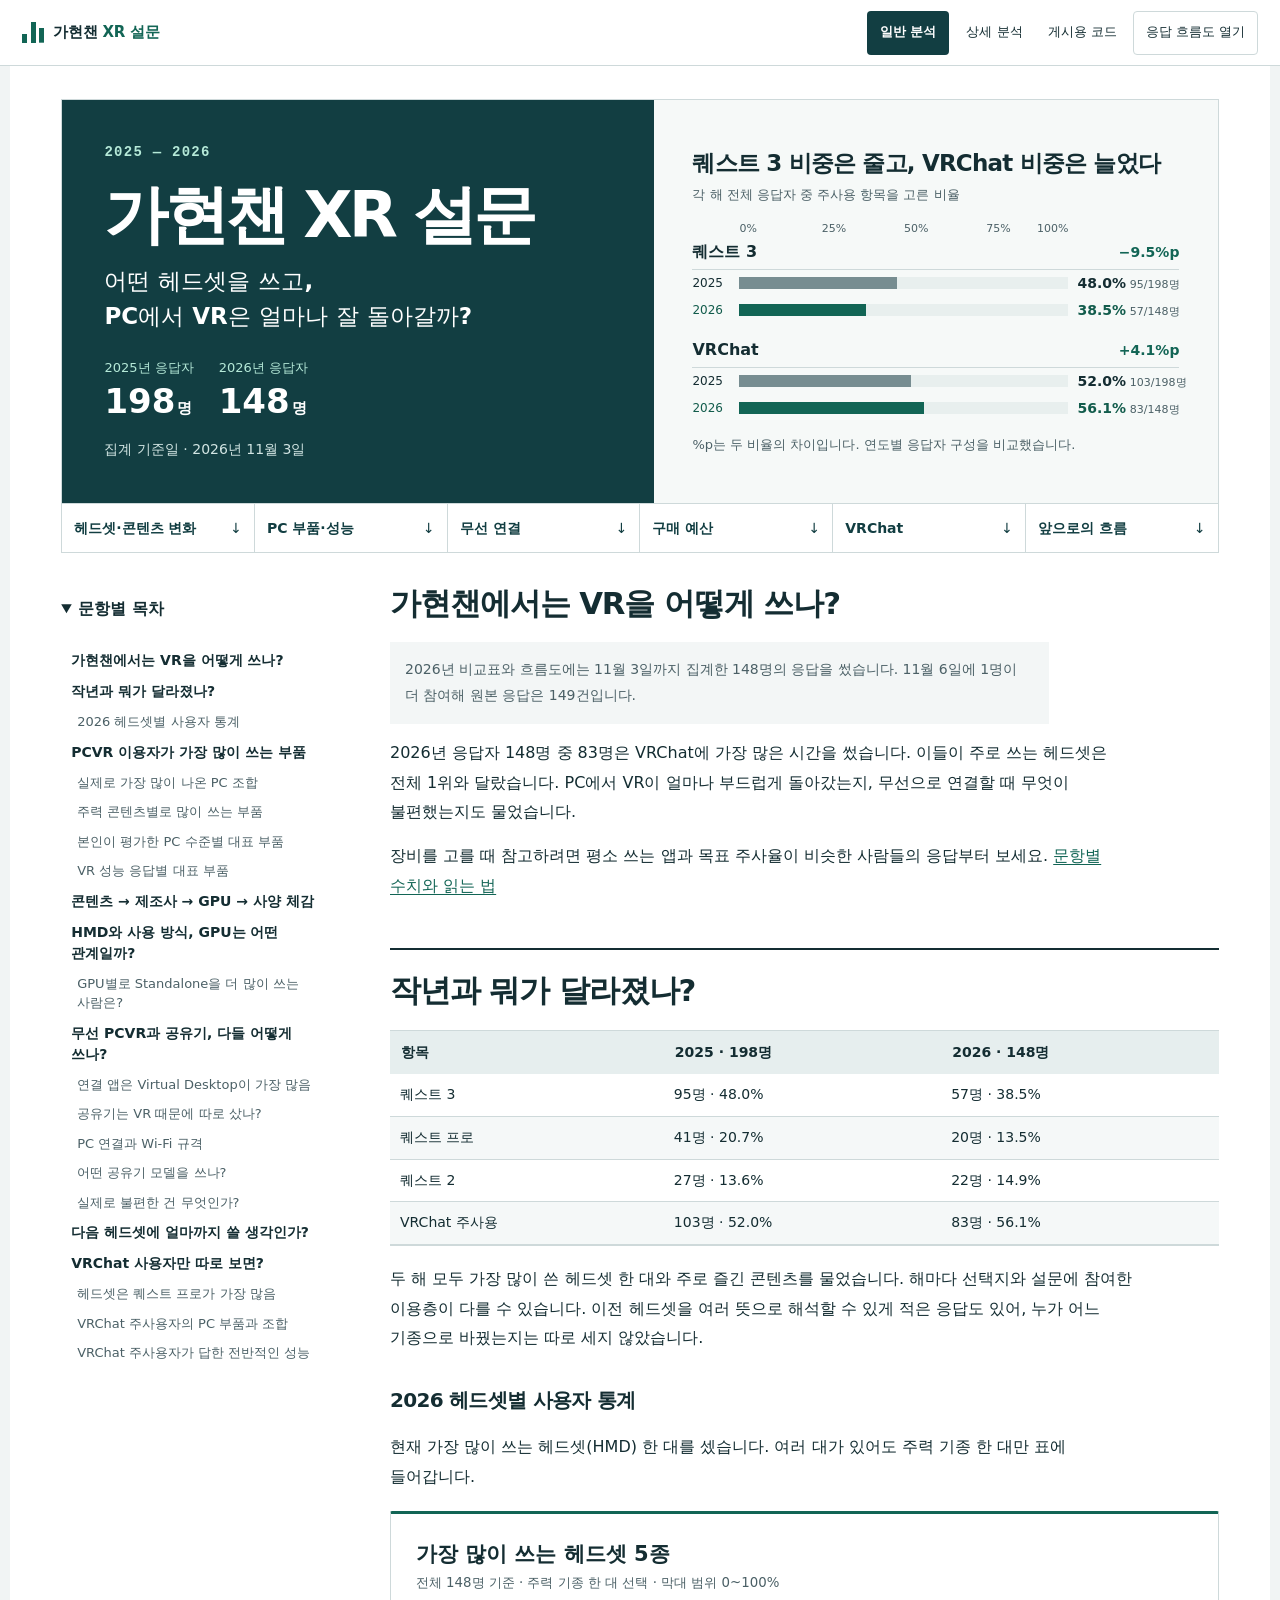
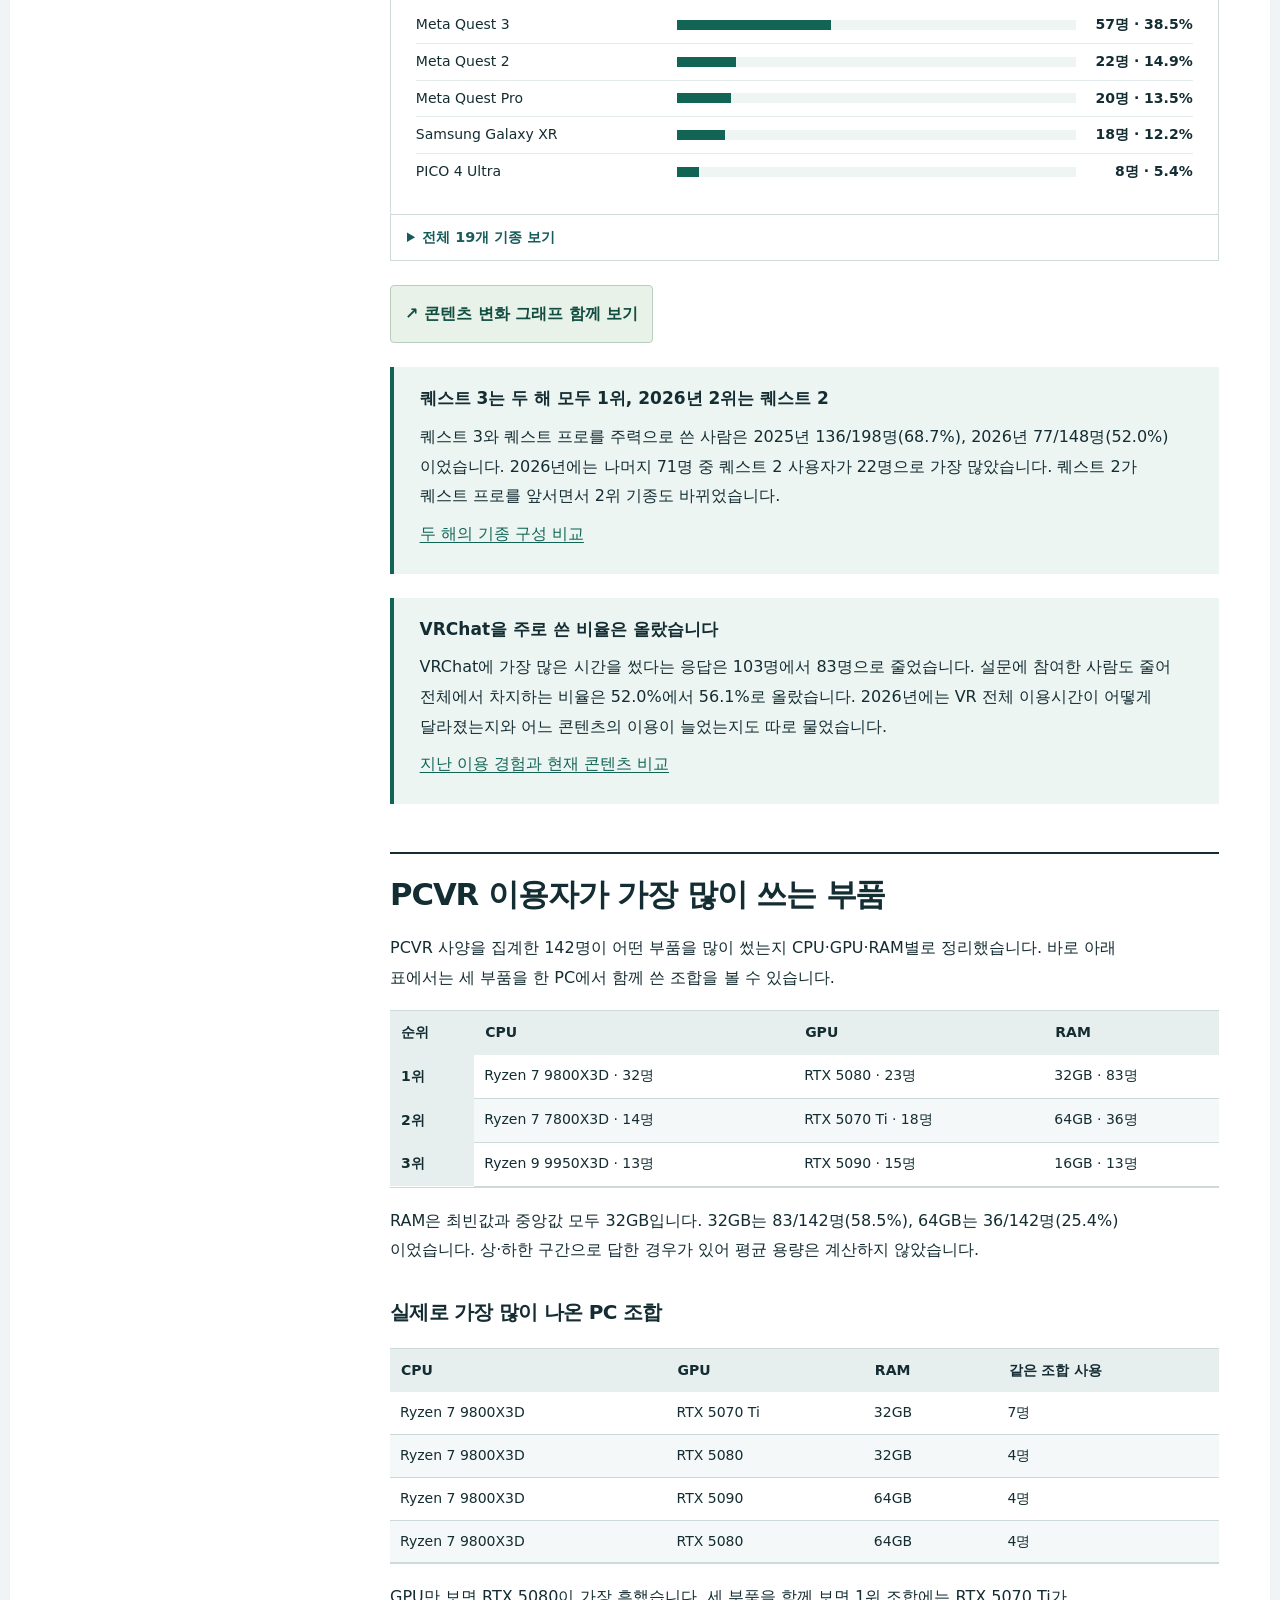
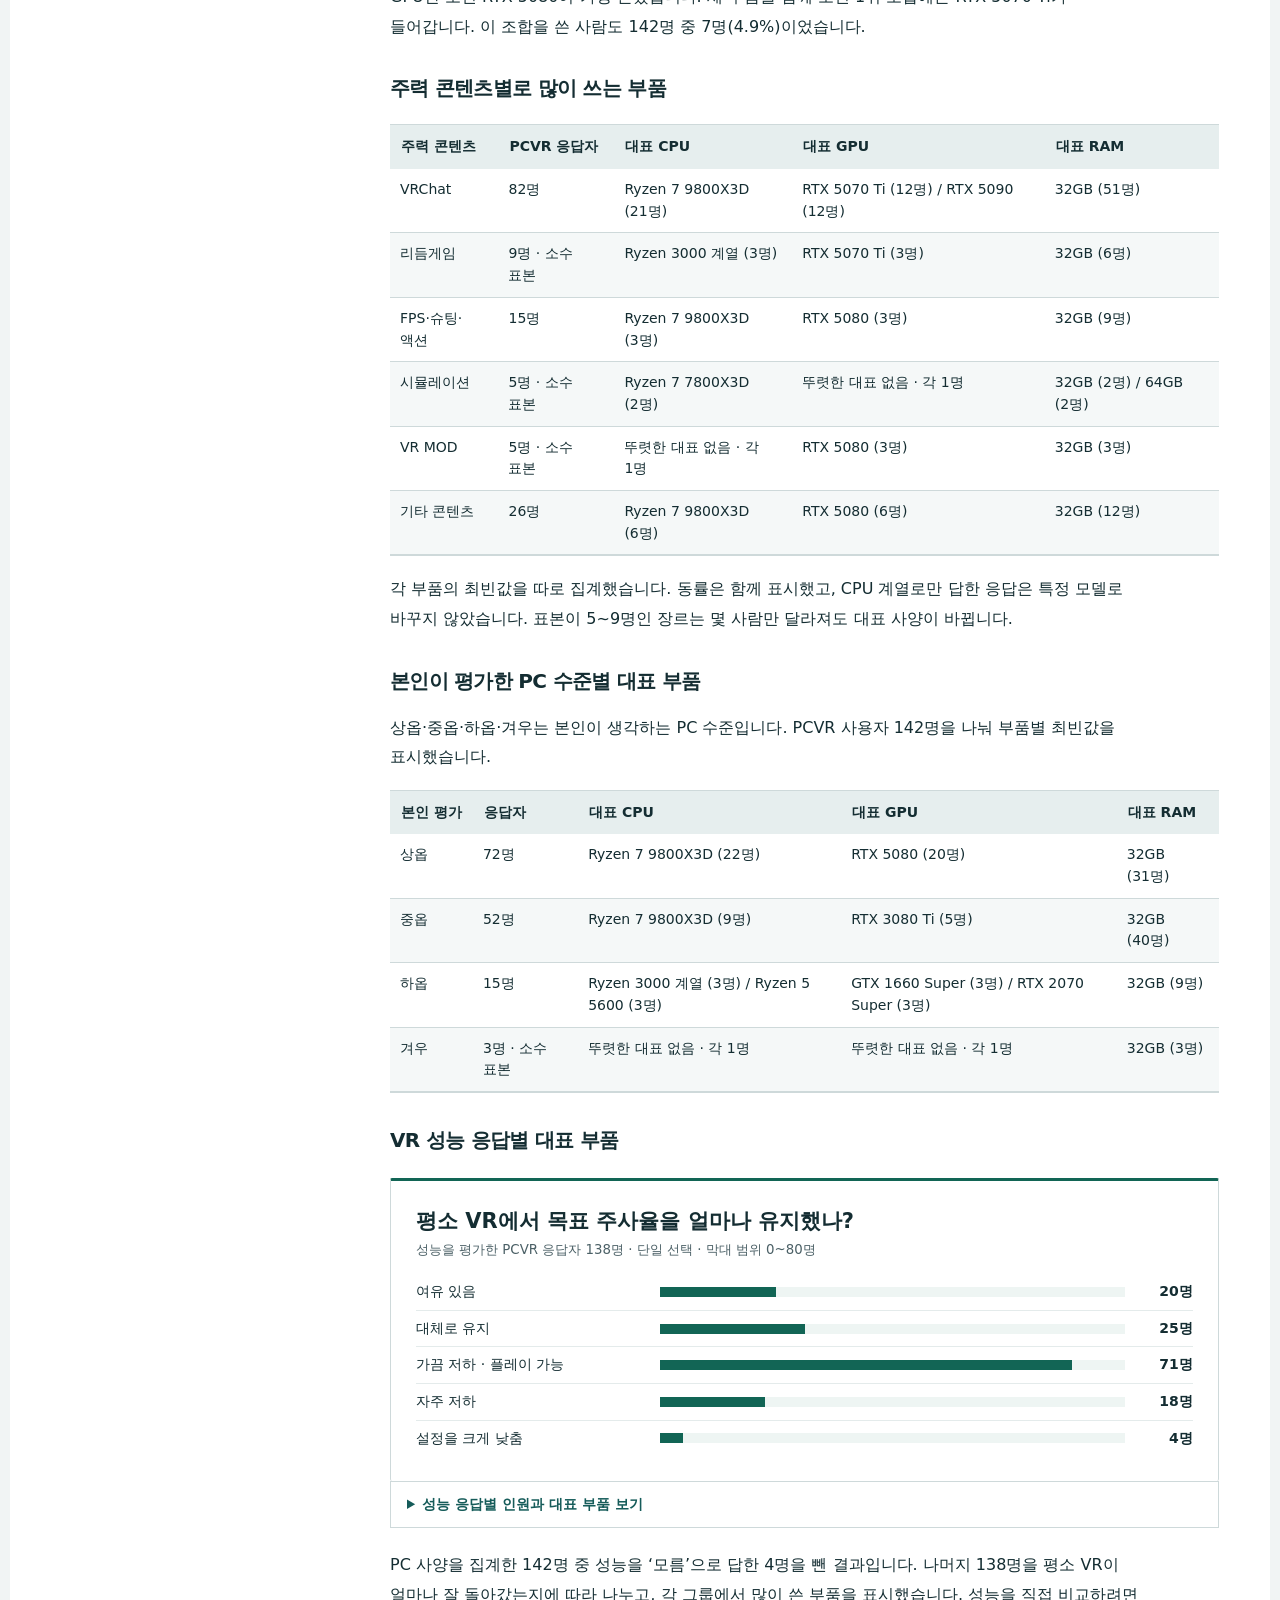
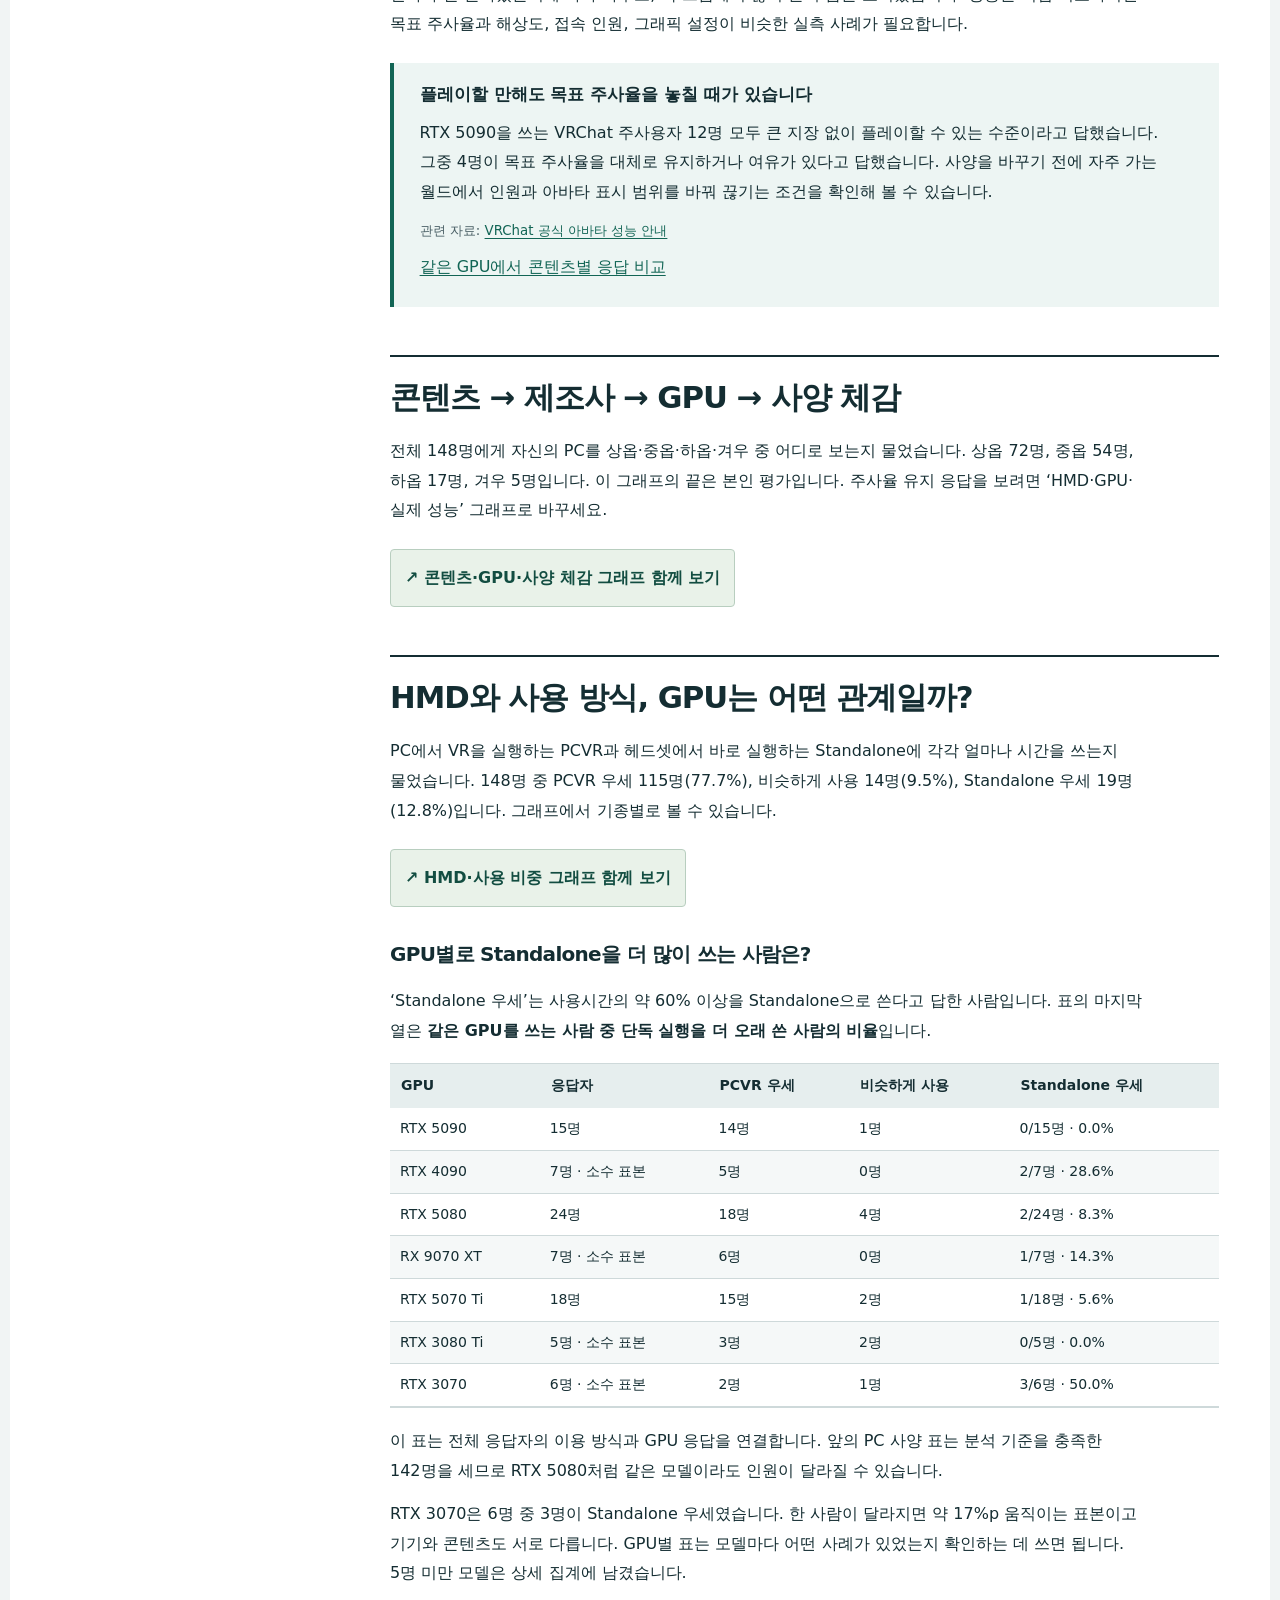
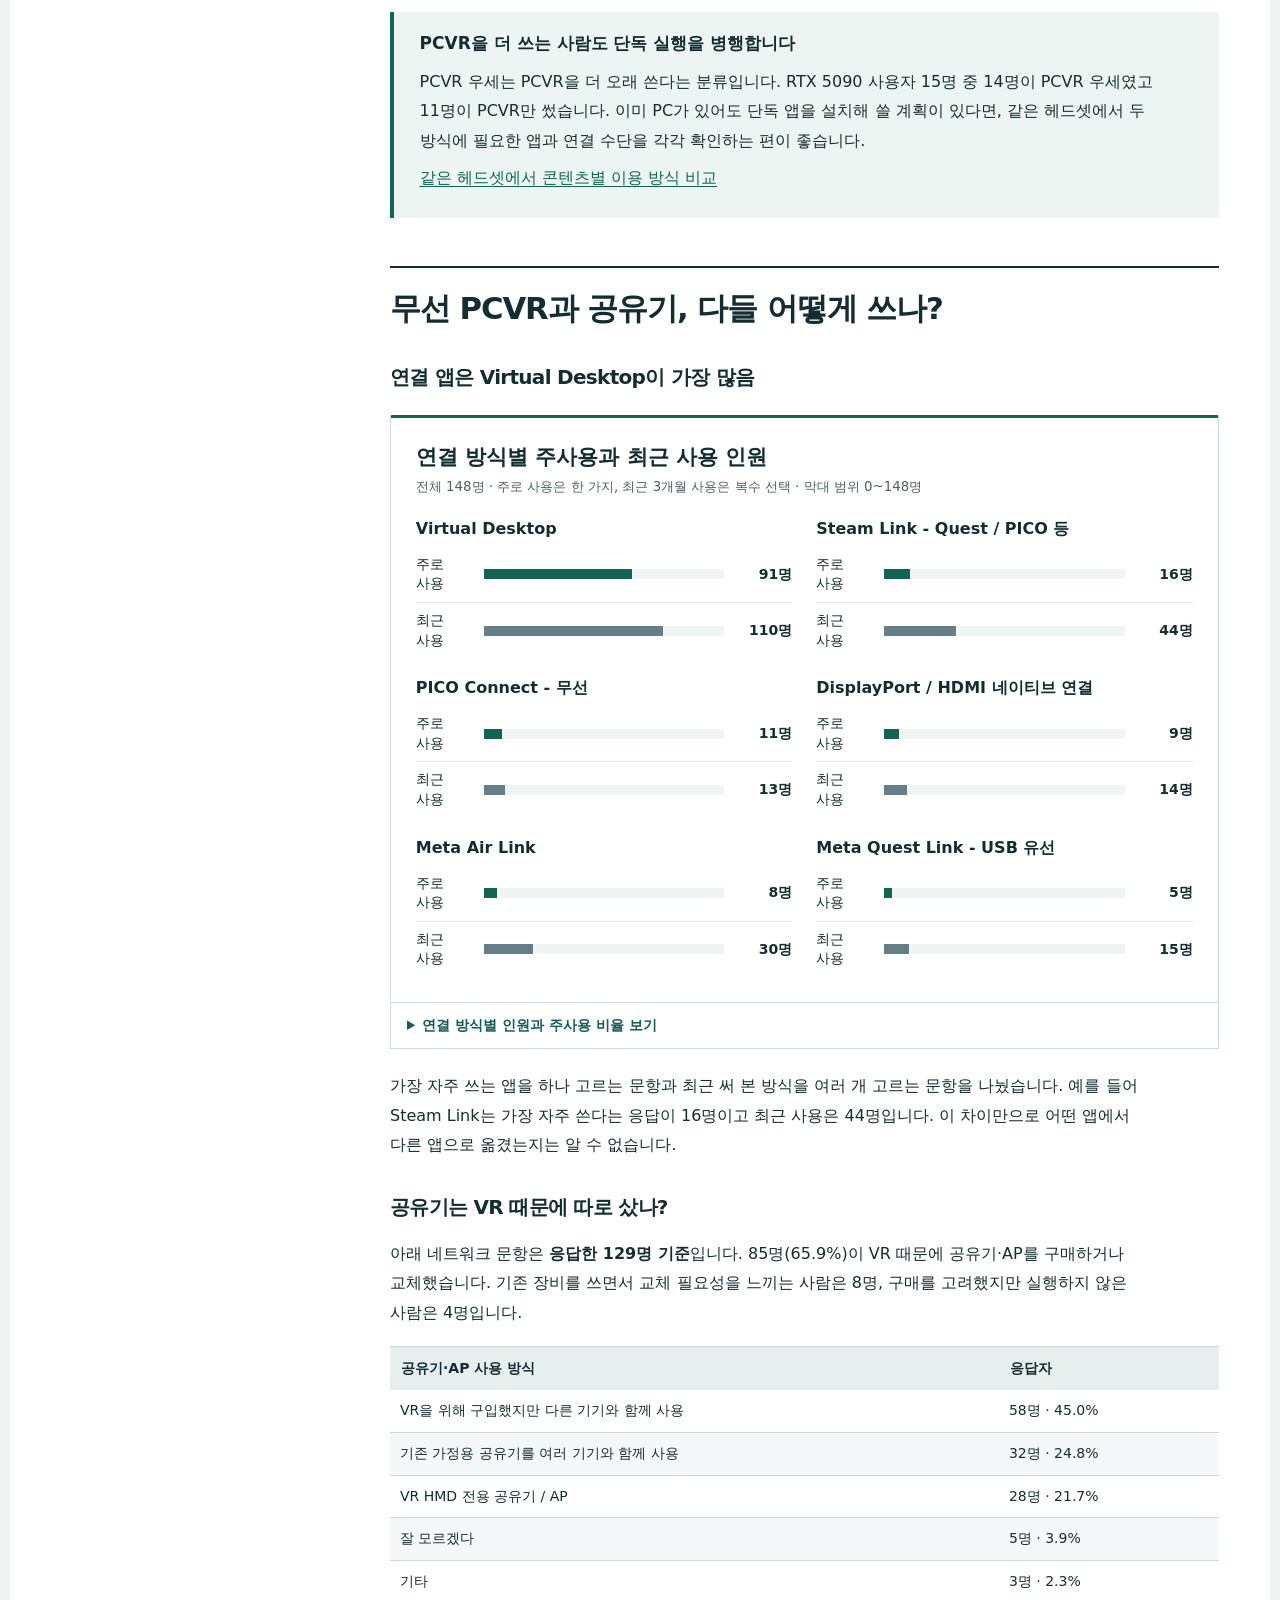
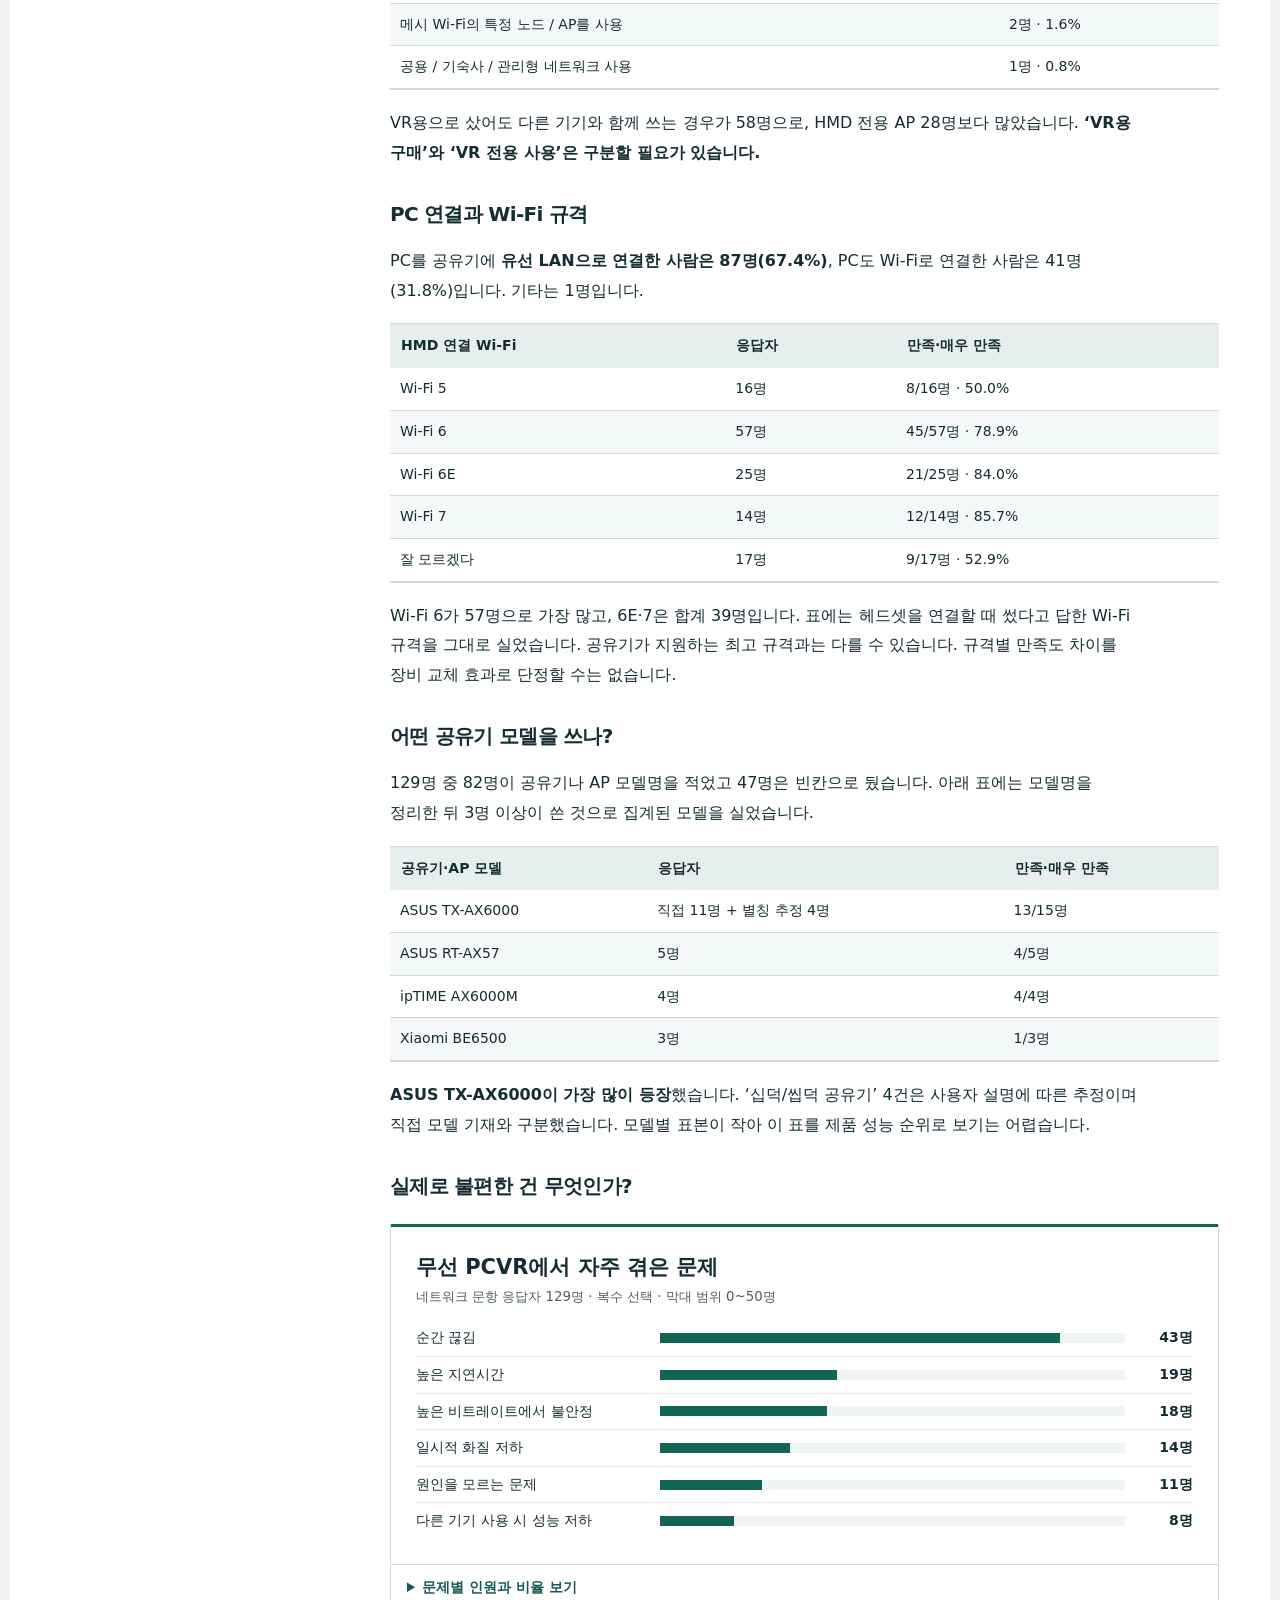
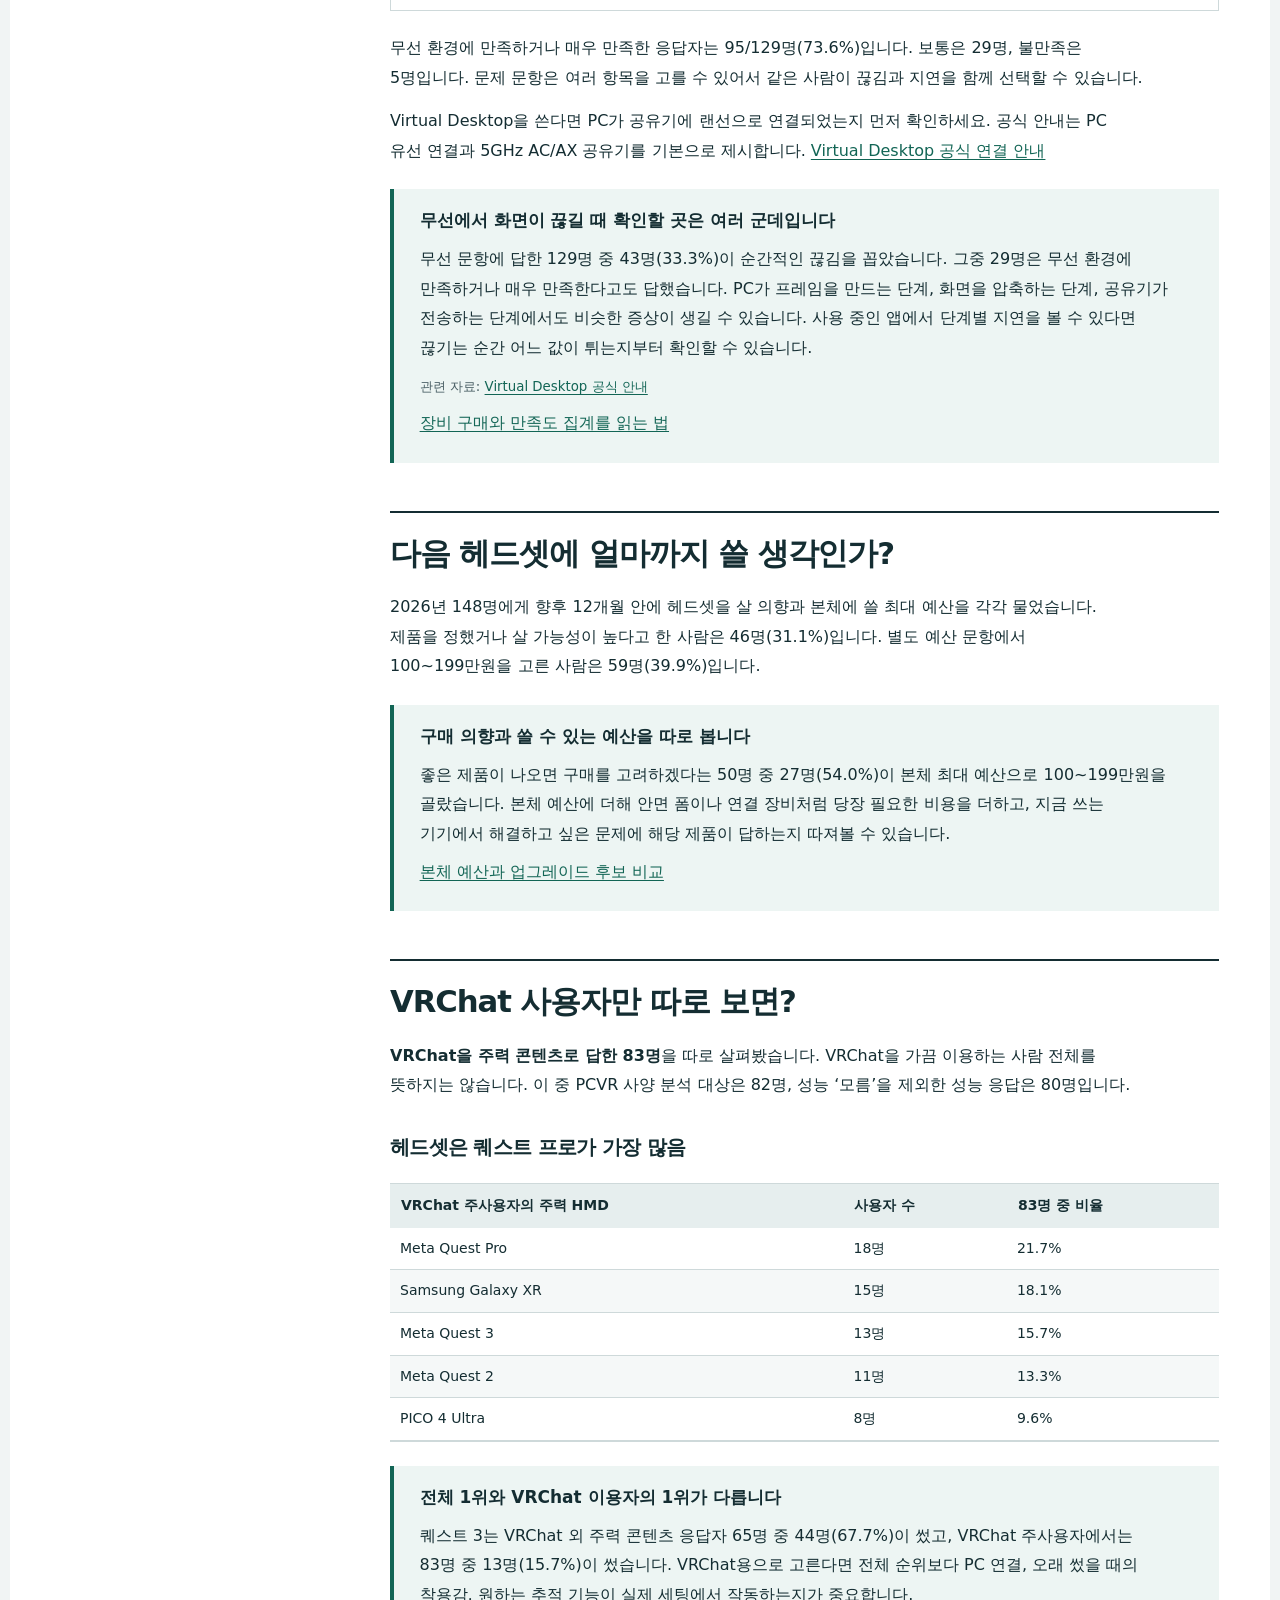
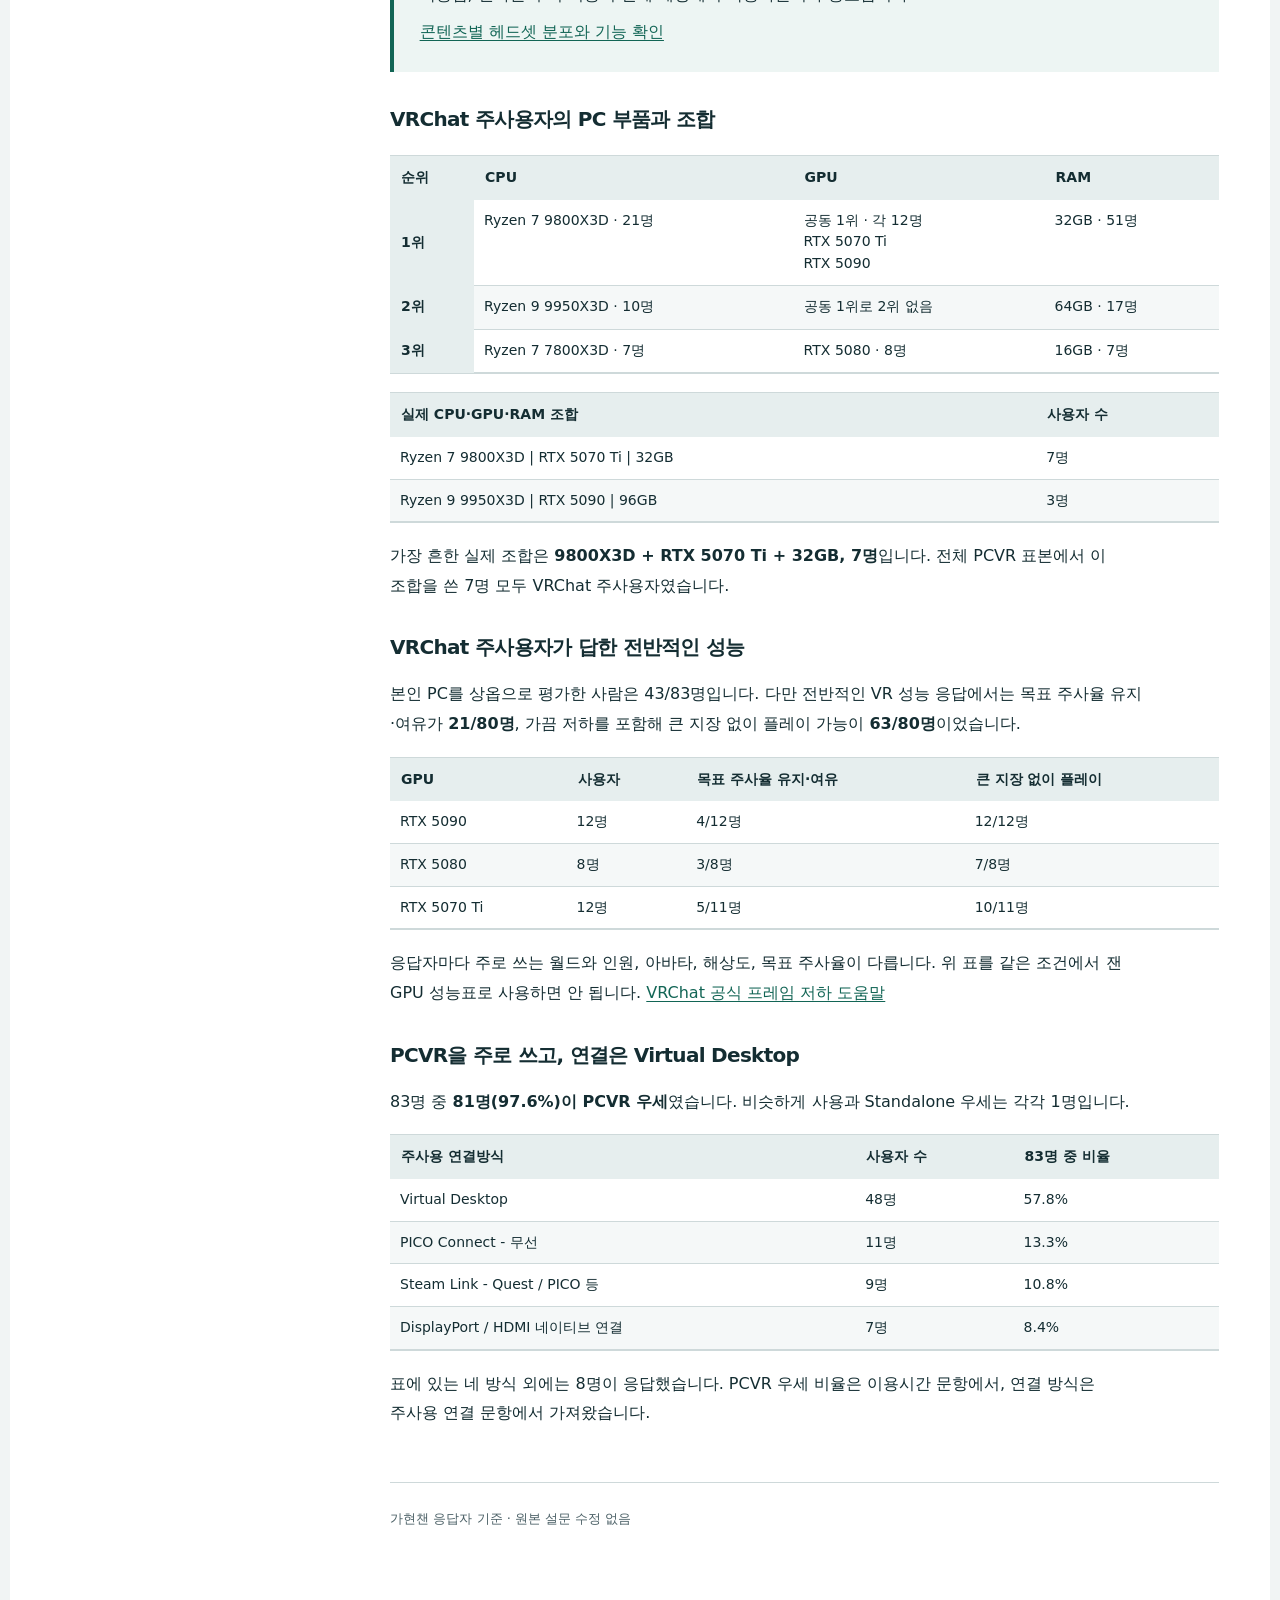
==== commit fab15167: "Visualize headset and connection rankings and organize detailed survey tables" ====
--- a/docs/index.html
+++ b/docs/index.html
@@ -55,7 +55,7 @@
 <p>2026년 응답자 148명 중 83명은 VRChat에 가장 많은 시간을 썼습니다. 이들이 주로 쓰는 헤드셋은 전체 1위와 달랐습니다. PC에서 VR이 얼마나 부드럽게 돌아갔는지, 무선으로 연결할 때 무엇이 불편했는지도 물었습니다.</p>
 <p>장비를 고를 때 참고하려면 평소 쓰는 앱과 목표 주사율이 비슷한 사람들의 응답부터 보세요. <a href="index.html#detail-hypotheses" data-detail-link="detail-hypotheses">문항별 수치와 읽는 법</a></p>
 <h2 id="general-1">작년과 뭐가 달라졌나?</h2><div class="table"><table><thead><tr><th>항목</th><th>2025 · 198명</th><th>2026 · 148명</th></tr></thead><tbody><tr><td>퀘스트 3</td><td>95명 · 48.0%</td><td>57명 · 38.5%</td></tr><tr><td>퀘스트 프로</td><td>41명 · 20.7%</td><td>20명 · 13.5%</td></tr><tr><td>퀘스트 2</td><td>27명 · 13.6%</td><td>22명 · 14.9%</td></tr><tr><td>VRChat 주사용</td><td>103명 · 52.0%</td><td>83명 · 56.1%</td></tr></tbody></table></div><p>두 해 모두 가장 많이 쓴 헤드셋 한 대와 주로 즐긴 콘텐츠를 물었습니다. 해마다 선택지와 설문에 참여한 이용층이 다를 수 있습니다. 이전 헤드셋을 여러 뜻으로 해석할 수 있게 적은 응답도 있어, 누가 어느 기종으로 바꿨는지는 따로 세지 않았습니다.</p>
-<h3 id="general-2">2026 헤드셋별 사용자 통계</h3><p>현재 가장 많이 쓰는 헤드셋(HMD) 한 대를 셌습니다. 여러 대가 있어도 주력 기종 한 대만 표에 들어갑니다.</p><div class="table"><table><thead><tr><th>주력 헤드셋</th><th>사용자 수</th><th>148명 중 비율</th></tr></thead><tbody><tr><td>Meta Quest 3</td><td>57명</td><td>38.5%</td></tr><tr><td>Meta Quest 2</td><td>22명</td><td>14.9%</td></tr><tr><td>Meta Quest Pro</td><td>20명</td><td>13.5%</td></tr><tr><td>Samsung Galaxy XR</td><td>18명</td><td>12.2%</td></tr><tr><td>PICO 4 Ultra</td><td>8명</td><td>5.4%</td></tr><tr><td>PICO 4 Pro / Enterprise</td><td>4명</td><td>2.7%</td></tr><tr><td>Meta Quest 3S</td><td>3명</td><td>2.0%</td></tr><tr><td>Bigscreen Beyond 2e</td><td>2명</td><td>1.4%</td></tr><tr><td>HTC VIVE Focus Vision</td><td>2명</td><td>1.4%</td></tr><tr><td>Valve Index</td><td>2명</td><td>1.4%</td></tr><tr><td>기타 SteamVR / PCVR HMD</td><td>2명</td><td>1.4%</td></tr><tr><td>Apple Vision Pro</td><td>1명</td><td>0.7%</td></tr><tr><td>HTC VIVE / VIVE Pro</td><td>1명</td><td>0.7%</td></tr><tr><td>HTC VIVE Pro 2</td><td>1명</td><td>0.7%</td></tr><tr><td>HTC VIVE Pro Eye</td><td>1명</td><td>0.7%</td></tr><tr><td>HTC VIVE XR Elite</td><td>1명</td><td>0.7%</td></tr><tr><td>PICO 4</td><td>1명</td><td>0.7%</td></tr><tr><td>PlayStation VR2</td><td>1명</td><td>0.7%</td></tr><tr><td>Steam Frame</td><td>1명</td><td>0.7%</td></tr></tbody></table></div>
+<h3 id="general-2">2026 헤드셋별 사용자 통계</h3><p>현재 가장 많이 쓰는 헤드셋(HMD) 한 대를 셌습니다. 여러 대가 있어도 주력 기종 한 대만 표에 들어갑니다.</p><figure class="survey-plot"><figcaption><strong>가장 많이 쓰는 헤드셋 5종</strong><small>전체 148명 기준 · 주력 기종 한 대 선택 · 막대 범위 0~100%</small></figcaption><ul class="measure-list headset-ranks"><li class="measure-row "><span>Meta Quest 3</span><span class="measure-track" aria-hidden="true"><i style="width:38.514%"></i></span><strong>57명 · 38.5%</strong></li><li class="measure-row "><span>Meta Quest 2</span><span class="measure-track" aria-hidden="true"><i style="width:14.865%"></i></span><strong>22명 · 14.9%</strong></li><li class="measure-row "><span>Meta Quest Pro</span><span class="measure-track" aria-hidden="true"><i style="width:13.514%"></i></span><strong>20명 · 13.5%</strong></li><li class="measure-row "><span>Samsung Galaxy XR</span><span class="measure-track" aria-hidden="true"><i style="width:12.162%"></i></span><strong>18명 · 12.2%</strong></li><li class="measure-row "><span>PICO 4 Ultra</span><span class="measure-track" aria-hidden="true"><i style="width:5.405%"></i></span><strong>8명 · 5.4%</strong></li></ul></figure><details class="chart-data"><summary>전체 19개 기종 보기</summary><div class="table"><table><thead><tr><th>주력 헤드셋</th><th>사용자 수</th><th>148명 중 비율</th></tr></thead><tbody><tr><td>Meta Quest 3</td><td>57명</td><td>38.5%</td></tr><tr><td>Meta Quest 2</td><td>22명</td><td>14.9%</td></tr><tr><td>Meta Quest Pro</td><td>20명</td><td>13.5%</td></tr><tr><td>Samsung Galaxy XR</td><td>18명</td><td>12.2%</td></tr><tr><td>PICO 4 Ultra</td><td>8명</td><td>5.4%</td></tr><tr><td>PICO 4 Pro / Enterprise</td><td>4명</td><td>2.7%</td></tr><tr><td>Meta Quest 3S</td><td>3명</td><td>2.0%</td></tr><tr><td>Bigscreen Beyond 2e</td><td>2명</td><td>1.4%</td></tr><tr><td>HTC VIVE Focus Vision</td><td>2명</td><td>1.4%</td></tr><tr><td>Valve Index</td><td>2명</td><td>1.4%</td></tr><tr><td>기타 SteamVR / PCVR HMD</td><td>2명</td><td>1.4%</td></tr><tr><td>Apple Vision Pro</td><td>1명</td><td>0.7%</td></tr><tr><td>HTC VIVE / VIVE Pro</td><td>1명</td><td>0.7%</td></tr><tr><td>HTC VIVE Pro 2</td><td>1명</td><td>0.7%</td></tr><tr><td>HTC VIVE Pro Eye</td><td>1명</td><td>0.7%</td></tr><tr><td>HTC VIVE XR Elite</td><td>1명</td><td>0.7%</td></tr><tr><td>PICO 4</td><td>1명</td><td>0.7%</td></tr><tr><td>PlayStation VR2</td><td>1명</td><td>0.7%</td></tr><tr><td>Steam Frame</td><td>1명</td><td>0.7%</td></tr></tbody></table></div><a class="plot-download" href="assets/headset-ranking.svg" download>그래프 SVG 저장</a></details>
 <button class="graph-link" data-chart="content">↗ 콘텐츠 변화 그래프 함께 보기</button><aside id="insight-01" class="interpretation">
 <h4>퀘스트 3는 두 해 모두 1위, 2026년 2위는 퀘스트 2</h4>
 <p>퀘스트 3와 퀘스트 프로를 주력으로 쓴 사람은 2025년 136/198명(68.7%), 2026년 77/148명(52.0%)이었습니다. 2026년에는 나머지 71명 중 퀘스트 2 사용자가 22명으로 가장 많았습니다. 퀘스트 2가 퀘스트 프로를 앞서면서 2위 기종도 바뀌었습니다.</p>
@@ -86,7 +86,7 @@
 
 <p class="hypothesis-detail-link"><a href="index.html#hypothesis-05" data-detail-link="hypothesis-05">같은 헤드셋에서 콘텐츠별 이용 방식 비교</a></p>
 </aside>
-<h2 id="general-11">무선 PCVR과 공유기, 다들 어떻게 쓰나?</h2><h3 id="general-12">연결 앱은 Virtual Desktop이 가장 많음</h3><div class="table"><table><thead><tr><th>연결방식</th><th>주로 사용 · 전체 148명</th><th>최근 3개월 사용 · 복수응답</th></tr></thead><tbody><tr><td>Virtual Desktop</td><td>91명 · 61.5%</td><td>110명</td></tr><tr><td>Steam Link - Quest / PICO 등</td><td>16명 · 10.8%</td><td>44명</td></tr><tr><td>PICO Connect - 무선</td><td>11명 · 7.4%</td><td>13명</td></tr><tr><td>DisplayPort / HDMI 네이티브 연결</td><td>9명 · 6.1%</td><td>14명</td></tr><tr><td>Meta Air Link</td><td>8명 · 5.4%</td><td>30명</td></tr><tr><td>Meta Quest Link - USB 유선</td><td>5명 · 3.4%</td><td>15명</td></tr></tbody></table></div><p>가장 자주 쓰는 앱을 하나 고르는 문항과 최근 써 본 방식을 여러 개 고르는 문항을 나눴습니다. 예를 들어 Steam Link는 가장 자주 쓴다는 응답이 16명이고 최근 사용은 44명입니다. 이 차이만으로 어떤 앱에서 다른 앱으로 옮겼는지는 알 수 없습니다.</p><h3 id="general-13">공유기는 VR 때문에 따로 샀나?</h3><p>아래 네트워크 문항은 <b>응답한 129명 기준</b>입니다. 85명(65.9%)이 VR 때문에 공유기·AP를 구매하거나 교체했습니다. 기존 장비를 쓰면서 교체 필요성을 느끼는 사람은 8명, 구매를 고려했지만 실행하지 않은 사람은 4명입니다.</p><div class="table"><table><thead><tr><th>공유기·AP 사용 방식</th><th>응답자</th></tr></thead><tbody><tr><td>VR을 위해 구입했지만 다른 기기와 함께 사용</td><td>58명 · 45.0%</td></tr><tr><td>기존 가정용 공유기를 여러 기기와 함께 사용</td><td>32명 · 24.8%</td></tr><tr><td>VR HMD 전용 공유기 / AP</td><td>28명 · 21.7%</td></tr><tr><td>잘 모르겠다</td><td>5명 · 3.9%</td></tr><tr><td>기타</td><td>3명 · 2.3%</td></tr><tr><td>메시 Wi-Fi의 특정 노드 / AP를 사용</td><td>2명 · 1.6%</td></tr><tr><td>공용 / 기숙사 / 관리형 네트워크 사용</td><td>1명 · 0.8%</td></tr></tbody></table></div><p>VR용으로 샀어도 다른 기기와 함께 쓰는 경우가 58명으로, HMD 전용 AP 28명보다 많았습니다. <b>‘VR용 구매’와 ‘VR 전용 사용’은 구분할 필요가 있습니다.</b></p><h3 id="general-14">PC 연결과 Wi-Fi 규격</h3><p>PC를 공유기에 <b>유선 LAN으로 연결한 사람은 87명(67.4%)</b>, PC도 Wi-Fi로 연결한 사람은 41명(31.8%)입니다. 기타는 1명입니다.</p><div class="table"><table><thead><tr><th>HMD 연결 Wi-Fi</th><th>응답자</th><th>만족·매우 만족</th></tr></thead><tbody><tr><td>Wi-Fi 5</td><td>16명</td><td>8/16명 · 50.0%</td></tr><tr><td>Wi-Fi 6</td><td>57명</td><td>45/57명 · 78.9%</td></tr><tr><td>Wi-Fi 6E</td><td>25명</td><td>21/25명 · 84.0%</td></tr><tr><td>Wi-Fi 7</td><td>14명</td><td>12/14명 · 85.7%</td></tr><tr><td>잘 모르겠다</td><td>17명</td><td>9/17명 · 52.9%</td></tr></tbody></table></div><p>Wi-Fi 6가 57명으로 가장 많고, 6E·7은 합계 39명입니다. 표에는 헤드셋을 연결할 때 썼다고 답한 Wi-Fi 규격을 그대로 실었습니다. 공유기가 지원하는 최고 규격과는 다를 수 있습니다. 규격별 만족도 차이를 장비 교체 효과로 단정할 수는 없습니다.</p><h3 id="general-15">어떤 공유기 모델을 쓰나?</h3><p>129명 중 82명이 공유기나 AP 모델명을 적었고 47명은 빈칸으로 뒀습니다. 아래 표에는 모델명을 정리한 뒤 3명 이상이 쓴 것으로 집계된 모델을 실었습니다.</p><div class="table"><table><thead><tr><th>공유기·AP 모델</th><th>응답자</th><th>만족·매우 만족</th></tr></thead><tbody><tr><td>ASUS TX-AX6000</td><td>직접 11명 + 별칭 추정 4명</td><td>13/15명</td></tr><tr><td>ASUS RT-AX57</td><td>5명</td><td>4/5명</td></tr><tr><td>ipTIME AX6000M</td><td>4명</td><td>4/4명</td></tr><tr><td>Xiaomi BE6500</td><td>3명</td><td>1/3명</td></tr></tbody></table></div><p><b>ASUS TX-AX6000이 가장 많이 등장</b>했습니다. ‘십덕/씹덕 공유기’ 4건은 사용자 설명에 따른 추정이며 직접 모델 기재와 구분했습니다. 모델별 표본이 작아 이 표를 제품 성능 순위로 보기는 어렵습니다.</p><h3 id="general-16">실제로 불편한 건 무엇인가?</h3><figure class="survey-plot"><figcaption><strong>무선 PCVR에서 자주 겪은 문제</strong><small>네트워크 문항 응답자 129명 · 복수 선택 · 막대 범위 0~50명</small></figcaption><ul class="measure-list"><li class="measure-row"><span>순간 끊김</span><span class="measure-track" aria-hidden="true"><i style="width:86.000%"></i></span><strong>43명</strong></li><li class="measure-row"><span>높은 지연시간</span><span class="measure-track" aria-hidden="true"><i style="width:38.000%"></i></span><strong>19명</strong></li><li class="measure-row"><span>높은 비트레이트에서 불안정</span><span class="measure-track" aria-hidden="true"><i style="width:36.000%"></i></span><strong>18명</strong></li><li class="measure-row"><span>일시적 화질 저하</span><span class="measure-track" aria-hidden="true"><i style="width:28.000%"></i></span><strong>14명</strong></li><li class="measure-row"><span>원인을 모르는 문제</span><span class="measure-track" aria-hidden="true"><i style="width:22.000%"></i></span><strong>11명</strong></li><li class="measure-row"><span>다른 기기 사용 시 성능 저하</span><span class="measure-track" aria-hidden="true"><i style="width:16.000%"></i></span><strong>8명</strong></li></ul></figure><details class="chart-data"><summary>문제별 인원과 비율 보기</summary><div class="table"><table><thead><tr><th>무선 PCVR 문제 · 복수응답</th><th>응답자 / 129명</th></tr></thead><tbody><tr><td>순간적인 화면 끊김 / 스터터</td><td>43명 · 33.3%</td></tr><tr><td>지연시간이 높음</td><td>19명 · 14.7%</td></tr><tr><td>높은 비트레이트에서 불안정함</td><td>18명 · 14.0%</td></tr><tr><td>화질이 순간적으로 떨어짐</td><td>14명 · 10.9%</td></tr><tr><td>원인을 잘 모르겠는 네트워크 문제</td><td>11명 · 8.5%</td></tr><tr><td>다른 기기가 네트워크를 사용하면 성능이 떨어짐</td><td>8명 · 6.2%</td></tr></tbody></table></div><a class="plot-download" href="assets/wireless-issues.svg" download>그래프 SVG 저장</a></details><p>무선 환경에 만족하거나 매우 만족한 응답자는 95/129명(73.6%)입니다. 보통은 29명, 불만족은 5명입니다. 문제 문항은 여러 항목을 고를 수 있어서 같은 사람이 끊김과 지연을 함께 선택할 수 있습니다.</p><p>Virtual Desktop을 쓴다면 PC가 공유기에 랜선으로 연결되었는지 먼저 확인하세요. 공식 안내는 PC 유선 연결과 5GHz AC/AX 공유기를 기본으로 제시합니다. <a href="https://www.vrdesktop.net/">Virtual Desktop 공식 연결 안내</a></p><aside id="insight-06" class="interpretation">
+<h2 id="general-11">무선 PCVR과 공유기, 다들 어떻게 쓰나?</h2><h3 id="general-12">연결 앱은 Virtual Desktop이 가장 많음</h3><figure class="survey-plot"><figcaption><strong>연결 방식별 주사용과 최근 사용 인원</strong><small>전체 148명 · 주로 사용은 한 가지, 최근 3개월 사용은 복수 선택 · 막대 범위 0~148명</small></figcaption><div class="connection-pairs"><div class="measure-pair"><b>Virtual Desktop</b><ul class="measure-list"><li class="measure-row primary-use"><span>주로 사용</span><span class="measure-track" aria-hidden="true"><i style="width:61.486%"></i></span><strong>91명</strong></li><li class="measure-row recent-use"><span>최근 사용</span><span class="measure-track" aria-hidden="true"><i style="width:74.324%"></i></span><strong>110명</strong></li></ul></div><div class="measure-pair"><b>Steam Link - Quest / PICO 등</b><ul class="measure-list"><li class="measure-row primary-use"><span>주로 사용</span><span class="measure-track" aria-hidden="true"><i style="width:10.811%"></i></span><strong>16명</strong></li><li class="measure-row recent-use"><span>최근 사용</span><span class="measure-track" aria-hidden="true"><i style="width:29.730%"></i></span><strong>44명</strong></li></ul></div><div class="measure-pair"><b>PICO Connect - 무선</b><ul class="measure-list"><li class="measure-row primary-use"><span>주로 사용</span><span class="measure-track" aria-hidden="true"><i style="width:7.432%"></i></span><strong>11명</strong></li><li class="measure-row recent-use"><span>최근 사용</span><span class="measure-track" aria-hidden="true"><i style="width:8.784%"></i></span><strong>13명</strong></li></ul></div><div class="measure-pair"><b>DisplayPort / HDMI 네이티브 연결</b><ul class="measure-list"><li class="measure-row primary-use"><span>주로 사용</span><span class="measure-track" aria-hidden="true"><i style="width:6.081%"></i></span><strong>9명</strong></li><li class="measure-row recent-use"><span>최근 사용</span><span class="measure-track" aria-hidden="true"><i style="width:9.459%"></i></span><strong>14명</strong></li></ul></div><div class="measure-pair"><b>Meta Air Link</b><ul class="measure-list"><li class="measure-row primary-use"><span>주로 사용</span><span class="measure-track" aria-hidden="true"><i style="width:5.405%"></i></span><strong>8명</strong></li><li class="measure-row recent-use"><span>최근 사용</span><span class="measure-track" aria-hidden="true"><i style="width:20.270%"></i></span><strong>30명</strong></li></ul></div><div class="measure-pair"><b>Meta Quest Link - USB 유선</b><ul class="measure-list"><li class="measure-row primary-use"><span>주로 사용</span><span class="measure-track" aria-hidden="true"><i style="width:3.378%"></i></span><strong>5명</strong></li><li class="measure-row recent-use"><span>최근 사용</span><span class="measure-track" aria-hidden="true"><i style="width:10.135%"></i></span><strong>15명</strong></li></ul></div></div></figure><details class="chart-data"><summary>연결 방식별 인원과 주사용 비율 보기</summary><div class="table"><table><thead><tr><th>연결방식</th><th>주로 사용 · 전체 148명</th><th>최근 3개월 사용 · 복수응답</th></tr></thead><tbody><tr><td>Virtual Desktop</td><td>91명 · 61.5%</td><td>110명</td></tr><tr><td>Steam Link - Quest / PICO 등</td><td>16명 · 10.8%</td><td>44명</td></tr><tr><td>PICO Connect - 무선</td><td>11명 · 7.4%</td><td>13명</td></tr><tr><td>DisplayPort / HDMI 네이티브 연결</td><td>9명 · 6.1%</td><td>14명</td></tr><tr><td>Meta Air Link</td><td>8명 · 5.4%</td><td>30명</td></tr><tr><td>Meta Quest Link - USB 유선</td><td>5명 · 3.4%</td><td>15명</td></tr></tbody></table></div><a class="plot-download" href="assets/connection-methods.svg" download>그래프 SVG 저장</a></details><p>가장 자주 쓰는 앱을 하나 고르는 문항과 최근 써 본 방식을 여러 개 고르는 문항을 나눴습니다. 예를 들어 Steam Link는 가장 자주 쓴다는 응답이 16명이고 최근 사용은 44명입니다. 이 차이만으로 어떤 앱에서 다른 앱으로 옮겼는지는 알 수 없습니다.</p><h3 id="general-13">공유기는 VR 때문에 따로 샀나?</h3><p>아래 네트워크 문항은 <b>응답한 129명 기준</b>입니다. 85명(65.9%)이 VR 때문에 공유기·AP를 구매하거나 교체했습니다. 기존 장비를 쓰면서 교체 필요성을 느끼는 사람은 8명, 구매를 고려했지만 실행하지 않은 사람은 4명입니다.</p><div class="table"><table><thead><tr><th>공유기·AP 사용 방식</th><th>응답자</th></tr></thead><tbody><tr><td>VR을 위해 구입했지만 다른 기기와 함께 사용</td><td>58명 · 45.0%</td></tr><tr><td>기존 가정용 공유기를 여러 기기와 함께 사용</td><td>32명 · 24.8%</td></tr><tr><td>VR HMD 전용 공유기 / AP</td><td>28명 · 21.7%</td></tr><tr><td>잘 모르겠다</td><td>5명 · 3.9%</td></tr><tr><td>기타</td><td>3명 · 2.3%</td></tr><tr><td>메시 Wi-Fi의 특정 노드 / AP를 사용</td><td>2명 · 1.6%</td></tr><tr><td>공용 / 기숙사 / 관리형 네트워크 사용</td><td>1명 · 0.8%</td></tr></tbody></table></div><p>VR용으로 샀어도 다른 기기와 함께 쓰는 경우가 58명으로, HMD 전용 AP 28명보다 많았습니다. <b>‘VR용 구매’와 ‘VR 전용 사용’은 구분할 필요가 있습니다.</b></p><h3 id="general-14">PC 연결과 Wi-Fi 규격</h3><p>PC를 공유기에 <b>유선 LAN으로 연결한 사람은 87명(67.4%)</b>, PC도 Wi-Fi로 연결한 사람은 41명(31.8%)입니다. 기타는 1명입니다.</p><div class="table"><table><thead><tr><th>HMD 연결 Wi-Fi</th><th>응답자</th><th>만족·매우 만족</th></tr></thead><tbody><tr><td>Wi-Fi 5</td><td>16명</td><td>8/16명 · 50.0%</td></tr><tr><td>Wi-Fi 6</td><td>57명</td><td>45/57명 · 78.9%</td></tr><tr><td>Wi-Fi 6E</td><td>25명</td><td>21/25명 · 84.0%</td></tr><tr><td>Wi-Fi 7</td><td>14명</td><td>12/14명 · 85.7%</td></tr><tr><td>잘 모르겠다</td><td>17명</td><td>9/17명 · 52.9%</td></tr></tbody></table></div><p>Wi-Fi 6가 57명으로 가장 많고, 6E·7은 합계 39명입니다. 표에는 헤드셋을 연결할 때 썼다고 답한 Wi-Fi 규격을 그대로 실었습니다. 공유기가 지원하는 최고 규격과는 다를 수 있습니다. 규격별 만족도 차이를 장비 교체 효과로 단정할 수는 없습니다.</p><h3 id="general-15">어떤 공유기 모델을 쓰나?</h3><p>129명 중 82명이 공유기나 AP 모델명을 적었고 47명은 빈칸으로 뒀습니다. 아래 표에는 모델명을 정리한 뒤 3명 이상이 쓴 것으로 집계된 모델을 실었습니다.</p><div class="table"><table><thead><tr><th>공유기·AP 모델</th><th>응답자</th><th>만족·매우 만족</th></tr></thead><tbody><tr><td>ASUS TX-AX6000</td><td>직접 11명 + 별칭 추정 4명</td><td>13/15명</td></tr><tr><td>ASUS RT-AX57</td><td>5명</td><td>4/5명</td></tr><tr><td>ipTIME AX6000M</td><td>4명</td><td>4/4명</td></tr><tr><td>Xiaomi BE6500</td><td>3명</td><td>1/3명</td></tr></tbody></table></div><p><b>ASUS TX-AX6000이 가장 많이 등장</b>했습니다. ‘십덕/씹덕 공유기’ 4건은 사용자 설명에 따른 추정이며 직접 모델 기재와 구분했습니다. 모델별 표본이 작아 이 표를 제품 성능 순위로 보기는 어렵습니다.</p><h3 id="general-16">실제로 불편한 건 무엇인가?</h3><figure class="survey-plot"><figcaption><strong>무선 PCVR에서 자주 겪은 문제</strong><small>네트워크 문항 응답자 129명 · 복수 선택 · 막대 범위 0~50명</small></figcaption><ul class="measure-list"><li class="measure-row"><span>순간 끊김</span><span class="measure-track" aria-hidden="true"><i style="width:86.000%"></i></span><strong>43명</strong></li><li class="measure-row"><span>높은 지연시간</span><span class="measure-track" aria-hidden="true"><i style="width:38.000%"></i></span><strong>19명</strong></li><li class="measure-row"><span>높은 비트레이트에서 불안정</span><span class="measure-track" aria-hidden="true"><i style="width:36.000%"></i></span><strong>18명</strong></li><li class="measure-row"><span>일시적 화질 저하</span><span class="measure-track" aria-hidden="true"><i style="width:28.000%"></i></span><strong>14명</strong></li><li class="measure-row"><span>원인을 모르는 문제</span><span class="measure-track" aria-hidden="true"><i style="width:22.000%"></i></span><strong>11명</strong></li><li class="measure-row"><span>다른 기기 사용 시 성능 저하</span><span class="measure-track" aria-hidden="true"><i style="width:16.000%"></i></span><strong>8명</strong></li></ul></figure><details class="chart-data"><summary>문제별 인원과 비율 보기</summary><div class="table"><table><thead><tr><th>무선 PCVR 문제 · 복수응답</th><th>응답자 / 129명</th></tr></thead><tbody><tr><td>순간적인 화면 끊김 / 스터터</td><td>43명 · 33.3%</td></tr><tr><td>지연시간이 높음</td><td>19명 · 14.7%</td></tr><tr><td>높은 비트레이트에서 불안정함</td><td>18명 · 14.0%</td></tr><tr><td>화질이 순간적으로 떨어짐</td><td>14명 · 10.9%</td></tr><tr><td>원인을 잘 모르겠는 네트워크 문제</td><td>11명 · 8.5%</td></tr><tr><td>다른 기기가 네트워크를 사용하면 성능이 떨어짐</td><td>8명 · 6.2%</td></tr></tbody></table></div><a class="plot-download" href="assets/wireless-issues.svg" download>그래프 SVG 저장</a></details><p>무선 환경에 만족하거나 매우 만족한 응답자는 95/129명(73.6%)입니다. 보통은 29명, 불만족은 5명입니다. 문제 문항은 여러 항목을 고를 수 있어서 같은 사람이 끊김과 지연을 함께 선택할 수 있습니다.</p><p>Virtual Desktop을 쓴다면 PC가 공유기에 랜선으로 연결되었는지 먼저 확인하세요. 공식 안내는 PC 유선 연결과 5GHz AC/AX 공유기를 기본으로 제시합니다. <a href="https://www.vrdesktop.net/">Virtual Desktop 공식 연결 안내</a></p><aside id="insight-06" class="interpretation">
 <h4>무선에서 화면이 끊길 때 확인할 곳은 여러 군데입니다</h4>
 <p>무선 문항에 답한 129명 중 43명(33.3%)이 순간적인 끊김을 꼽았습니다. 그중 29명은 무선 환경에 만족하거나 매우 만족한다고도 답했습니다. PC가 프레임을 만드는 단계, 화면을 압축하는 단계, 공유기가 전송하는 단계에서도 비슷한 증상이 생길 수 있습니다. 사용 중인 앱에서 단계별 지연을 볼 수 있다면 끊기는 순간 어느 값이 튀는지부터 확인할 수 있습니다.</p>
 <p><small>관련 자료: <a href="https://www.vrdesktop.net/">Virtual Desktop 공식 안내</a></small></p>
@@ -147,7 +147,7 @@
 <p>두 해 모두 PCVR에 더 많은 시간을 쓴다는 응답이 가장 많았습니다. 2026년에는 두 방식을 비슷하게 쓴다고 답한 14명이 별도로 집계돼, PCVR 우세 비율의 차이만으로 이용 습관이 얼마나 달라졌는지 판단하기 어렵습니다.</p>
 <div class="table"><table><thead><tr><th>연결 방식</th><th>2025 n/N</th><th>비율</th><th>2026 n/N</th><th>비율</th><th>차이</th></tr></thead><tbody><tr><td>USB 유선 압축</td><td>6 / 169</td><td>3.6%</td><td>5 / 146</td><td>3.4%</td><td>-0.1 pp</td></tr><tr><td>Virtual Desktop</td><td>100 / 169</td><td>59.2%</td><td>91 / 146</td><td>62.3%</td><td>3.2 pp</td></tr><tr><td>Steam Link</td><td>23 / 169</td><td>13.6%</td><td>16 / 146</td><td>11.0%</td><td>-2.7 pp</td></tr><tr><td>Meta Air Link</td><td>16 / 169</td><td>9.5%</td><td>8 / 146</td><td>5.5%</td><td>-4.0 pp</td></tr><tr><td>PICO Connect·유무선 통합</td><td>9 / 169</td><td>5.3%</td><td>11 / 146</td><td>7.5%</td><td>2.2 pp</td></tr><tr><td>네이티브 유선</td><td>15 / 169</td><td>8.9%</td><td>9 / 146</td><td>6.2%</td><td>-2.7 pp</td></tr><tr><td>Steam Frame - 전용 6GHz 무선 어댑터 스트리밍</td><td>0 / 169</td><td>0.0%</td><td>1 / 146</td><td>0.7%</td><td>0.7 pp</td></tr><tr><td>기타 유선 PCVR</td><td>0 / 169</td><td>0.0%</td><td>2 / 146</td><td>1.4%</td><td>1.4 pp</td></tr><tr><td>VIVE Streaming - Wi-Fi</td><td>0 / 169</td><td>0.0%</td><td>3 / 146</td><td>2.1%</td><td>2.1 pp</td></tr></tbody></table></div>
 <p>2026년에 Virtual Desktop을 주로 쓴 사람은 전체 148명 중 91명(61.5%)입니다. PCVR을 쓰지 않은 2명을 빼면 같은 91명이 146명의 62.3%를 차지합니다. 2025년에는 PCVR을 주로 쓴 사람에게만 연결 방식을 물었습니다.</p>
-<div class="table"><table><thead><tr><th>무선 환경 문항</th><th>값</th><th>n</th><th>만족 n</th><th>만족률</th></tr></thead><tbody><tr><td>PC와 공유기 연결</td><td>유선 LAN</td><td>87</td><td>62</td><td>71.3%</td></tr><tr><td>PC와 공유기 연결</td><td>Wi-Fi</td><td>41</td><td>32</td><td>78.0%</td></tr><tr><td>PC와 공유기 연결</td><td>기타</td><td>1</td><td>1</td><td>100.0%</td></tr><tr><td>공유기·AP 사용 방식</td><td>VR을 위해 구입했지만 다른 기기와 함께 사용</td><td>58</td><td>46</td><td>79.3%</td></tr><tr><td>공유기·AP 사용 방식</td><td>기존 가정용 공유기를 여러 기기와 함께 사용</td><td>32</td><td>19</td><td>59.4%</td></tr><tr><td>공유기·AP 사용 방식</td><td>VR HMD 전용 공유기 / AP</td><td>28</td><td>23</td><td>82.1%</td></tr><tr><td>공유기·AP 사용 방식</td><td>잘 모르겠다</td><td>5</td><td>3</td><td>60.0%</td></tr><tr><td>공유기·AP 사용 방식</td><td>기타</td><td>3</td><td>1</td><td>33.3%</td></tr><tr><td>공유기·AP 사용 방식</td><td>메시 Wi-Fi의 특정 노드 / AP를 사용</td><td>2</td><td>2</td><td>100.0%</td></tr><tr><td>공유기·AP 사용 방식</td><td>공용 / 기숙사 / 관리형 네트워크 사용</td><td>1</td><td>1</td><td>100.0%</td></tr><tr><td>헤드셋 연결 규격</td><td>Wi-Fi 6</td><td>57</td><td>45</td><td>78.9%</td></tr><tr><td>헤드셋 연결 규격</td><td>Wi-Fi 6E</td><td>25</td><td>21</td><td>84.0%</td></tr><tr><td>헤드셋 연결 규격</td><td>잘 모르겠다</td><td>17</td><td>9</td><td>52.9%</td></tr><tr><td>헤드셋 연결 규격</td><td>Wi-Fi 5</td><td>16</td><td>8</td><td>50.0%</td></tr><tr><td>헤드셋 연결 규격</td><td>Wi-Fi 7</td><td>14</td><td>12</td><td>85.7%</td></tr><tr><td>공유기·AP 구매·교체</td><td>VR / 무선 PCVR을 위해 공유기 또는 AP를 새로 구매하거나 교체했다</td><td>85</td><td>68</td><td>80.0%</td></tr><tr><td>공유기·AP 구매·교체</td><td>원래 충분한 네트워크 환경이어서 구매·교체를 고려하지 않았다</td><td>19</td><td>14</td><td>73.7%</td></tr><tr><td>공유기·AP 구매·교체</td><td>기존 공유기 / AP를 계속 사용하고 있으며 교체 필요성을 느끼지 않는다</td><td>11</td><td>7</td><td>63.6%</td></tr><tr><td>공유기·AP 구매·교체</td><td>기존 공유기 / AP를 계속 사용하고 있으며 교체 필요성을 느끼고 있다</td><td>8</td><td>1</td><td>12.5%</td></tr><tr><td>공유기·AP 구매·교체</td><td>새 공유기 / AP 구매 또는 교체를 고려했지만 실제로 구매하지 않았다</td><td>4</td><td>3</td><td>75.0%</td></tr><tr><td>공유기·AP 구매·교체</td><td>공유기 / AP를 직접 선택할 수 없는 환경이다</td><td>1</td><td>1</td><td>100.0%</td></tr><tr><td>공유기·AP 구매·교체</td><td>기타</td><td>1</td><td>1</td><td>100.0%</td></tr></tbody></table></div>
+<h4>PC와 공유기 연결</h4><div class="table"><table><thead><tr><th>응답 항목</th><th>응답자 수</th><th>만족·매우 만족</th><th>만족률</th></tr></thead><tbody><tr><td>유선 LAN</td><td>87</td><td>62</td><td>71.3%</td></tr><tr><td>Wi-Fi</td><td>41</td><td>32</td><td>78.0%</td></tr><tr><td>기타</td><td>1</td><td>1</td><td>100.0%</td></tr></tbody></table></div><h4>공유기·AP 사용 방식</h4><div class="table"><table><thead><tr><th>응답 항목</th><th>응답자 수</th><th>만족·매우 만족</th><th>만족률</th></tr></thead><tbody><tr><td>VR을 위해 구입했지만 다른 기기와 함께 사용</td><td>58</td><td>46</td><td>79.3%</td></tr><tr><td>기존 가정용 공유기를 여러 기기와 함께 사용</td><td>32</td><td>19</td><td>59.4%</td></tr><tr><td>VR HMD 전용 공유기 / AP</td><td>28</td><td>23</td><td>82.1%</td></tr><tr><td>잘 모르겠다</td><td>5</td><td>3</td><td>60.0%</td></tr><tr><td>기타</td><td>3</td><td>1</td><td>33.3%</td></tr><tr><td>메시 Wi-Fi의 특정 노드 / AP를 사용</td><td>2</td><td>2</td><td>100.0%</td></tr><tr><td>공용 / 기숙사 / 관리형 네트워크 사용</td><td>1</td><td>1</td><td>100.0%</td></tr></tbody></table></div><h4>헤드셋 연결 규격</h4><div class="table"><table><thead><tr><th>응답 항목</th><th>응답자 수</th><th>만족·매우 만족</th><th>만족률</th></tr></thead><tbody><tr><td>Wi-Fi 6</td><td>57</td><td>45</td><td>78.9%</td></tr><tr><td>Wi-Fi 6E</td><td>25</td><td>21</td><td>84.0%</td></tr><tr><td>잘 모르겠다</td><td>17</td><td>9</td><td>52.9%</td></tr><tr><td>Wi-Fi 5</td><td>16</td><td>8</td><td>50.0%</td></tr><tr><td>Wi-Fi 7</td><td>14</td><td>12</td><td>85.7%</td></tr></tbody></table></div><h4>공유기·AP 구매·교체</h4><div class="table"><table><thead><tr><th>응답 항목</th><th>응답자 수</th><th>만족·매우 만족</th><th>만족률</th></tr></thead><tbody><tr><td>VR / 무선 PCVR을 위해 공유기 또는 AP를 새로 구매하거나 교체했다</td><td>85</td><td>68</td><td>80.0%</td></tr><tr><td>원래 충분한 네트워크 환경이어서 구매·교체를 고려하지 않았다</td><td>19</td><td>14</td><td>73.7%</td></tr><tr><td>기존 공유기 / AP를 계속 사용하고 있으며 교체 필요성을 느끼지 않는다</td><td>11</td><td>7</td><td>63.6%</td></tr><tr><td>기존 공유기 / AP를 계속 사용하고 있으며 교체 필요성을 느끼고 있다</td><td>8</td><td>1</td><td>12.5%</td></tr><tr><td>새 공유기 / AP 구매 또는 교체를 고려했지만 실제로 구매하지 않았다</td><td>4</td><td>3</td><td>75.0%</td></tr><tr><td>공유기 / AP를 직접 선택할 수 없는 환경이다</td><td>1</td><td>1</td><td>100.0%</td></tr><tr><td>기타</td><td>1</td><td>1</td><td>100.0%</td></tr></tbody></table></div>
 <p>위 표의 만족은 ‘만족’과 ‘매우 만족’을 합한 95명입니다. 유선 연결과 Wi-Fi 연결은 각자 선택한 환경에서 만족도를 답한 결과입니다. 기기, 배치, 설정이 달라 연결 방식만 바꾼 효과와는 구별해 읽어야 합니다.</p>
 
 <div class="table"><table><thead><tr><th>경험한 문제</th><th>선택 n</th><th>분모</th><th>선택률</th></tr></thead><tbody><tr><td>특별한 문제 없음</td><td>56</td><td>129</td><td>43.4%</td></tr><tr><td>순간적인 화면 끊김 / 스터터</td><td>43</td><td>129</td><td>33.3%</td></tr><tr><td>지연시간이 높음</td><td>19</td><td>129</td><td>14.7%</td></tr><tr><td>높은 비트레이트에서 불안정함</td><td>18</td><td>129</td><td>14.0%</td></tr><tr><td>화질이 순간적으로 떨어짐</td><td>14</td><td>129</td><td>10.9%</td></tr><tr><td>원인을 잘 모르겠는 네트워크 문제</td><td>11</td><td>129</td><td>8.5%</td></tr><tr><td>다른 기기가 네트워크를 사용하면 성능이 떨어짐</td><td>8</td><td>129</td><td>6.2%</td></tr><tr><td>연결이 자주 끊김</td><td>6</td><td>129</td><td>4.7%</td></tr><tr><td>공유기 설정이 어려움</td><td>5</td><td>129</td><td>3.9%</td></tr><tr><td>기타</td><td>4</td><td>129</td><td>3.1%</td></tr><tr><td>공유기 / AP 위치 선정이 어려움</td><td>4</td><td>129</td><td>3.1%</td></tr><tr><td>HMD와 공유기 / AP 사이 신호가 약함</td><td>2</td><td>129</td><td>1.6%</td></tr></tbody></table></div>
@@ -155,10 +155,10 @@
 <h2 id="detail-money">6. 구매의향·예산·지출</h2>
 <p>구매 의향, HMD 본체에 지불할 최대 금액, 6개월 안에 PC·VR 장비를 개선할 예산은 각각 다른 질문입니다. 아래 각 표의 분모는 148명입니다. 과거 지출 표는 본체를 제외한 하드웨어와 콘텐츠에 실제로 쓴 금액을 나눠 보여줍니다.</p>
 
-<div class="table"><table><thead><tr><th>구매의향</th><th>n</th><th>비율</th></tr></thead><tbody><tr><td>좋은 제품이 나오면 고려한다</td><td>50</td><td>33.8%</td></tr><tr><td>당분간 구매하지 않을 것 같다</td><td>29</td><td>19.6%</td></tr><tr><td>구매할 가능성이 높다</td><td>28</td><td>18.9%</td></tr><tr><td>전혀 계획 없다</td><td>23</td><td>15.5%</td></tr><tr><td>이미 구매할 제품을 정했다</td><td>18</td><td>12.2%</td></tr></tbody></table></div>
-<div class="table"><table><thead><tr><th>본체 최대 예산</th><th>n</th><th>비율</th></tr></thead><tbody><tr><td>150~199만원</td><td>30</td><td>20.3%</td></tr><tr><td>100~149만원</td><td>29</td><td>19.6%</td></tr><tr><td>가격보다 제품 성능을 우선</td><td>21</td><td>14.2%</td></tr><tr><td>구매 계획 없음</td><td>21</td><td>14.2%</td></tr><tr><td>200~299만원</td><td>18</td><td>12.2%</td></tr><tr><td>70~99만원</td><td>14</td><td>9.5%</td></tr><tr><td>50~69만원</td><td>7</td><td>4.7%</td></tr><tr><td>300만원 이상</td><td>5</td><td>3.4%</td></tr><tr><td>30~49만원</td><td>2</td><td>1.4%</td></tr><tr><td>30만원 미만</td><td>1</td><td>0.7%</td></tr></tbody></table></div>
-<div class="table"><table><thead><tr><th>향후 6개월 PC/VR 업그레이드 예산</th><th>n</th><th>비율</th></tr></thead><tbody><tr><td>업그레이드 계획 없음</td><td>43</td><td>29.1%</td></tr><tr><td>예산보다 성능을 우선</td><td>24</td><td>16.2%</td></tr><tr><td>150~199만원</td><td>19</td><td>12.8%</td></tr><tr><td>200~299만원</td><td>15</td><td>10.1%</td></tr><tr><td>50~99만원</td><td>15</td><td>10.1%</td></tr><tr><td>100~149만원</td><td>12</td><td>8.1%</td></tr><tr><td>300만원 이상</td><td>9</td><td>6.1%</td></tr><tr><td>30~49만원</td><td>5</td><td>3.4%</td></tr><tr><td>10만원 미만</td><td>4</td><td>2.7%</td></tr><tr><td>10~29만원</td><td>2</td><td>1.4%</td></tr></tbody></table></div>
-<div class="table"><table><thead><tr><th>추가 하드웨어 지출·본체 제외</th><th>n</th><th>비율</th></tr></thead><tbody><tr><td>없음</td><td>42</td><td>28.4%</td></tr><tr><td>10~29만원</td><td>21</td><td>14.2%</td></tr><tr><td>200만원 이상</td><td>19</td><td>12.8%</td></tr><tr><td>10만원 미만</td><td>18</td><td>12.2%</td></tr><tr><td>100~199만원</td><td>18</td><td>12.2%</td></tr><tr><td>30~49만원</td><td>16</td><td>10.8%</td></tr><tr><td>50~99만원</td><td>10</td><td>6.8%</td></tr><tr><td>잘 모르겠다</td><td>4</td><td>2.7%</td></tr></tbody></table></div>
+<nav class="budget-jump" aria-label="예산과 지출 항목"><a href="#detail-headset-budget">다음 헤드셋 예산</a><a href="#detail-upgrade-budget">업그레이드 예산</a><a href="#detail-actual-spending">실제 지출</a></nav><div class="table"><table><thead><tr><th>구매의향</th><th>n</th><th>비율</th></tr></thead><tbody><tr><td>좋은 제품이 나오면 고려한다</td><td>50</td><td>33.8%</td></tr><tr><td>당분간 구매하지 않을 것 같다</td><td>29</td><td>19.6%</td></tr><tr><td>구매할 가능성이 높다</td><td>28</td><td>18.9%</td></tr><tr><td>전혀 계획 없다</td><td>23</td><td>15.5%</td></tr><tr><td>이미 구매할 제품을 정했다</td><td>18</td><td>12.2%</td></tr></tbody></table></div>
+<h4 id="detail-headset-budget">다음 헤드셋 예산</h4><div class="table"><table><thead><tr><th>본체 최대 예산</th><th>n</th><th>비율</th></tr></thead><tbody><tr><td>150~199만원</td><td>30</td><td>20.3%</td></tr><tr><td>100~149만원</td><td>29</td><td>19.6%</td></tr><tr><td>가격보다 제품 성능을 우선</td><td>21</td><td>14.2%</td></tr><tr><td>구매 계획 없음</td><td>21</td><td>14.2%</td></tr><tr><td>200~299만원</td><td>18</td><td>12.2%</td></tr><tr><td>70~99만원</td><td>14</td><td>9.5%</td></tr><tr><td>50~69만원</td><td>7</td><td>4.7%</td></tr><tr><td>300만원 이상</td><td>5</td><td>3.4%</td></tr><tr><td>30~49만원</td><td>2</td><td>1.4%</td></tr><tr><td>30만원 미만</td><td>1</td><td>0.7%</td></tr></tbody></table></div>
+<h4 id="detail-upgrade-budget">업그레이드 예산</h4><div class="table"><table><thead><tr><th>향후 6개월 PC/VR 업그레이드 예산</th><th>n</th><th>비율</th></tr></thead><tbody><tr><td>업그레이드 계획 없음</td><td>43</td><td>29.1%</td></tr><tr><td>예산보다 성능을 우선</td><td>24</td><td>16.2%</td></tr><tr><td>150~199만원</td><td>19</td><td>12.8%</td></tr><tr><td>200~299만원</td><td>15</td><td>10.1%</td></tr><tr><td>50~99만원</td><td>15</td><td>10.1%</td></tr><tr><td>100~149만원</td><td>12</td><td>8.1%</td></tr><tr><td>300만원 이상</td><td>9</td><td>6.1%</td></tr><tr><td>30~49만원</td><td>5</td><td>3.4%</td></tr><tr><td>10만원 미만</td><td>4</td><td>2.7%</td></tr><tr><td>10~29만원</td><td>2</td><td>1.4%</td></tr></tbody></table></div>
+<h4 id="detail-actual-spending">실제 지출</h4><div class="table"><table><thead><tr><th>추가 하드웨어 지출·본체 제외</th><th>n</th><th>비율</th></tr></thead><tbody><tr><td>없음</td><td>42</td><td>28.4%</td></tr><tr><td>10~29만원</td><td>21</td><td>14.2%</td></tr><tr><td>200만원 이상</td><td>19</td><td>12.8%</td></tr><tr><td>10만원 미만</td><td>18</td><td>12.2%</td></tr><tr><td>100~199만원</td><td>18</td><td>12.2%</td></tr><tr><td>30~49만원</td><td>16</td><td>10.8%</td></tr><tr><td>50~99만원</td><td>10</td><td>6.8%</td></tr><tr><td>잘 모르겠다</td><td>4</td><td>2.7%</td></tr></tbody></table></div>
 <div class="table"><table><thead><tr><th>콘텐츠 지출</th><th>n</th><th>비율</th></tr></thead><tbody><tr><td>5만원 미만</td><td>32</td><td>21.6%</td></tr><tr><td>10~29만원</td><td>32</td><td>21.6%</td></tr><tr><td>0원</td><td>26</td><td>17.6%</td></tr><tr><td>5~9만원</td><td>15</td><td>10.1%</td></tr><tr><td>30~49만원</td><td>14</td><td>9.5%</td></tr><tr><td>100만원 이상</td><td>12</td><td>8.1%</td></tr><tr><td>잘 모르겠다</td><td>10</td><td>6.8%</td></tr><tr><td>50~99만원</td><td>7</td><td>4.7%</td></tr></tbody></table></div>
 <p>콘텐츠 지출은 0원 26명, ‘잘 모르겠다’ 10명, 금액 구간 선택 112명입니다. 50만원 이상을 고른 사람은 19/148명(12.8%)입니다. 유료 이용 규모를 볼 때는 이 비율과 지출 항목의 범위를 함께 확인해야 합니다. 구간의 상한이 열려 있고, ‘성능 우선’이나 ‘계획 없음’처럼 금액이 아닌 선택지도 있어 평균은 계산하지 않았습니다. 하드웨어 지출액과 지출 품목이 모순된 8건은 응답을 그대로 두었습니다.</p>
 <div class="table"><table><thead><tr><th>업그레이드 고려 항목·복수응답</th><th>n</th><th>분모</th></tr></thead><tbody><tr><td>HMD</td><td>50</td><td>148</td></tr><tr><td>업그레이드 계획 없음</td><td>36</td><td>148</td></tr><tr><td>CPU</td><td>35</td><td>148</td></tr><tr><td>GPU</td><td>35</td><td>148</td></tr><tr><td>RAM</td><td>31</td><td>148</td></tr><tr><td>트래커</td><td>28</td><td>148</td></tr><tr><td>컨트롤러</td><td>22</td><td>148</td></tr><tr><td>공유기 / AP</td><td>20</td><td>148</td></tr><tr><td>PC 전체</td><td>19</td><td>148</td></tr><tr><td>저장장치</td><td>14</td><td>148</td></tr><tr><td>기타</td><td>8</td><td>148</td></tr></tbody></table></div>
--- a/docs/style.css
+++ b/docs/style.css
@@ -371,3 +371,16 @@
   .measure-list:not(.measure-pair .measure-list) .measure-track { grid-column: 1 / -1; grid-row: 2; height: 7px; }
   .measure-row strong { grid-column: -2; grid-row: 1; }
 }
+
+.headset-ranks .measure-row { grid-template-columns: minmax(9em, 1fr) minmax(0, 1.6fr) 7.5em; }
+.connection-pairs { display: grid; gap: 16px 24px; margin-top: 18px; }
+.connection-pairs .measure-pair { margin: 0; }
+.connection-pairs .measure-pair .primary-use i { background: var(--accent); }
+.connection-pairs .measure-pair .recent-use i { background: #657e88; }
+@container report (min-width: 650px) {
+  .connection-pairs { grid-template-columns: repeat(2,minmax(0,1fr)); }
+}
+.budget-jump { display: flex; flex-wrap: wrap; gap: 4px 20px; margin: 12px 0; }
+.budget-jump a { display: inline-flex; align-items: center; min-height: 44px; }
+#detailed > h4 { font-size: 18px; margin: 28px 0 8px; }
+#detailed > h4 + .table { margin-top: 0; }
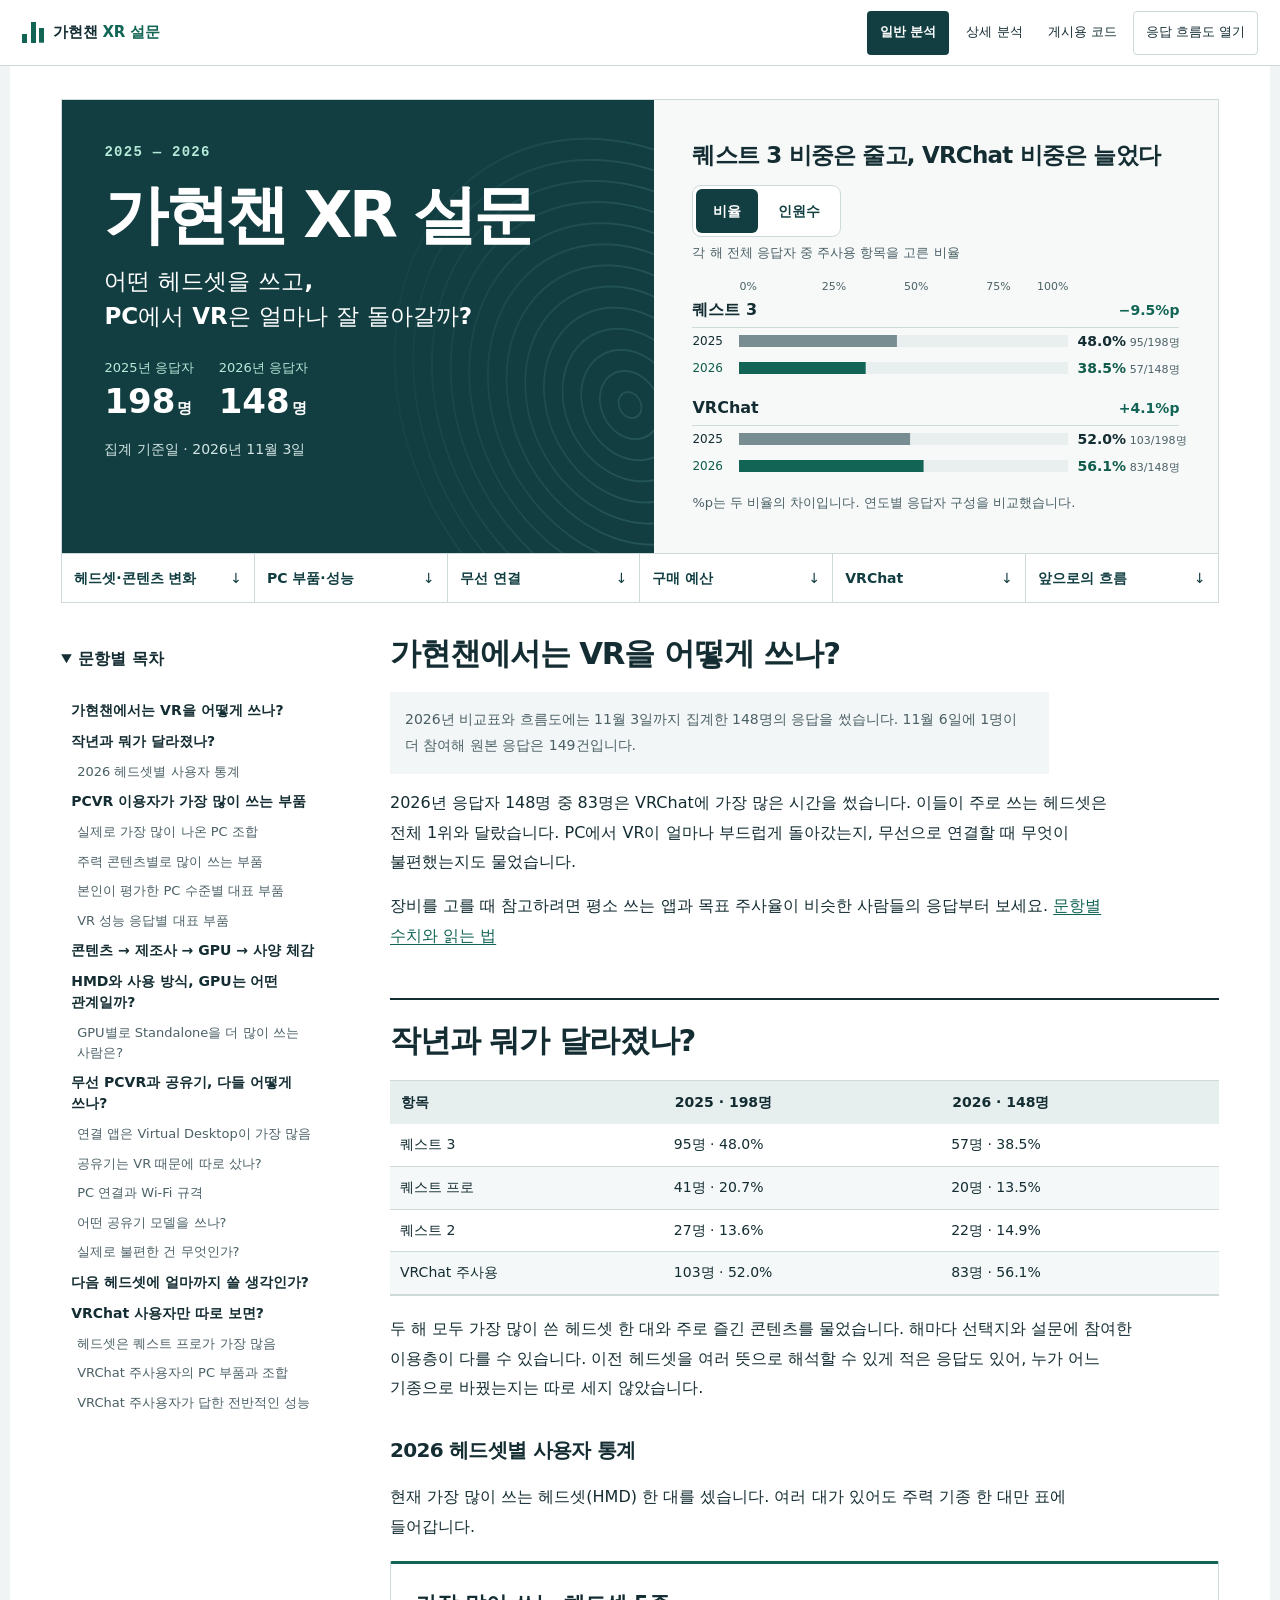
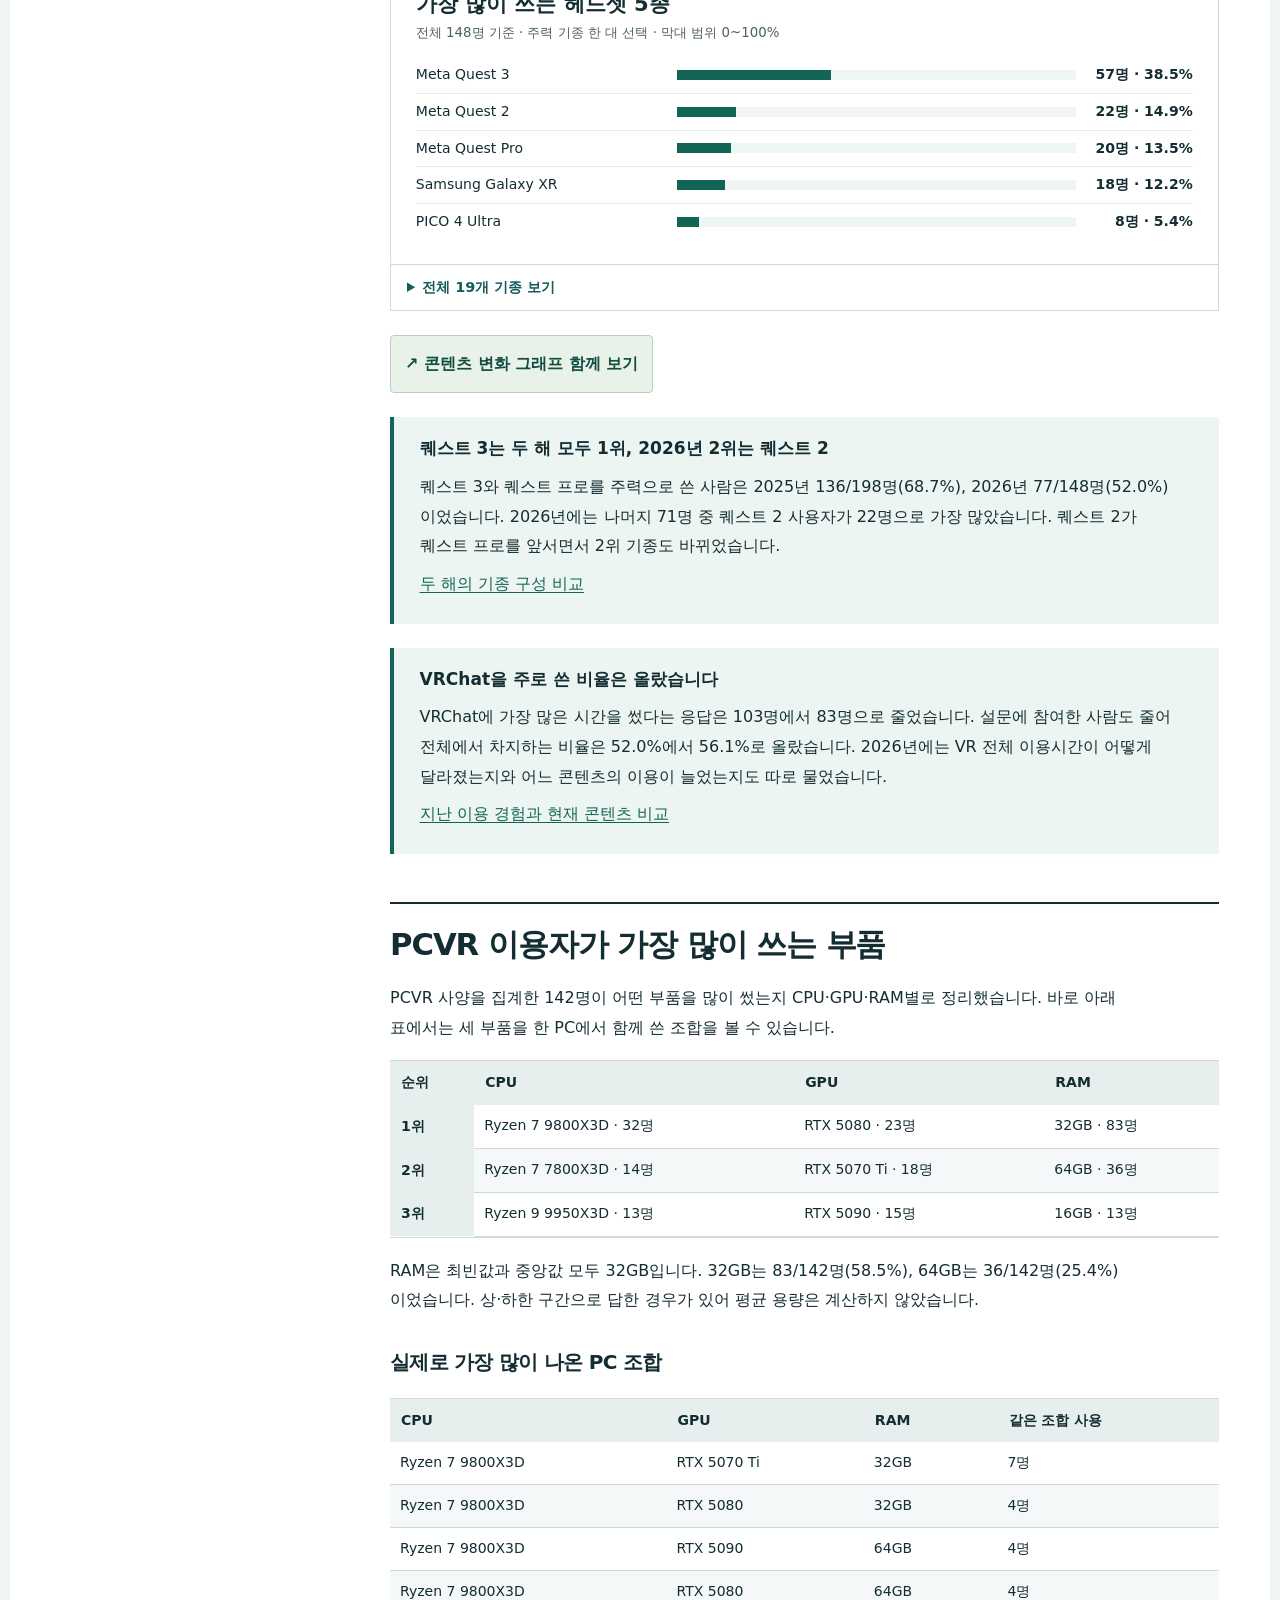
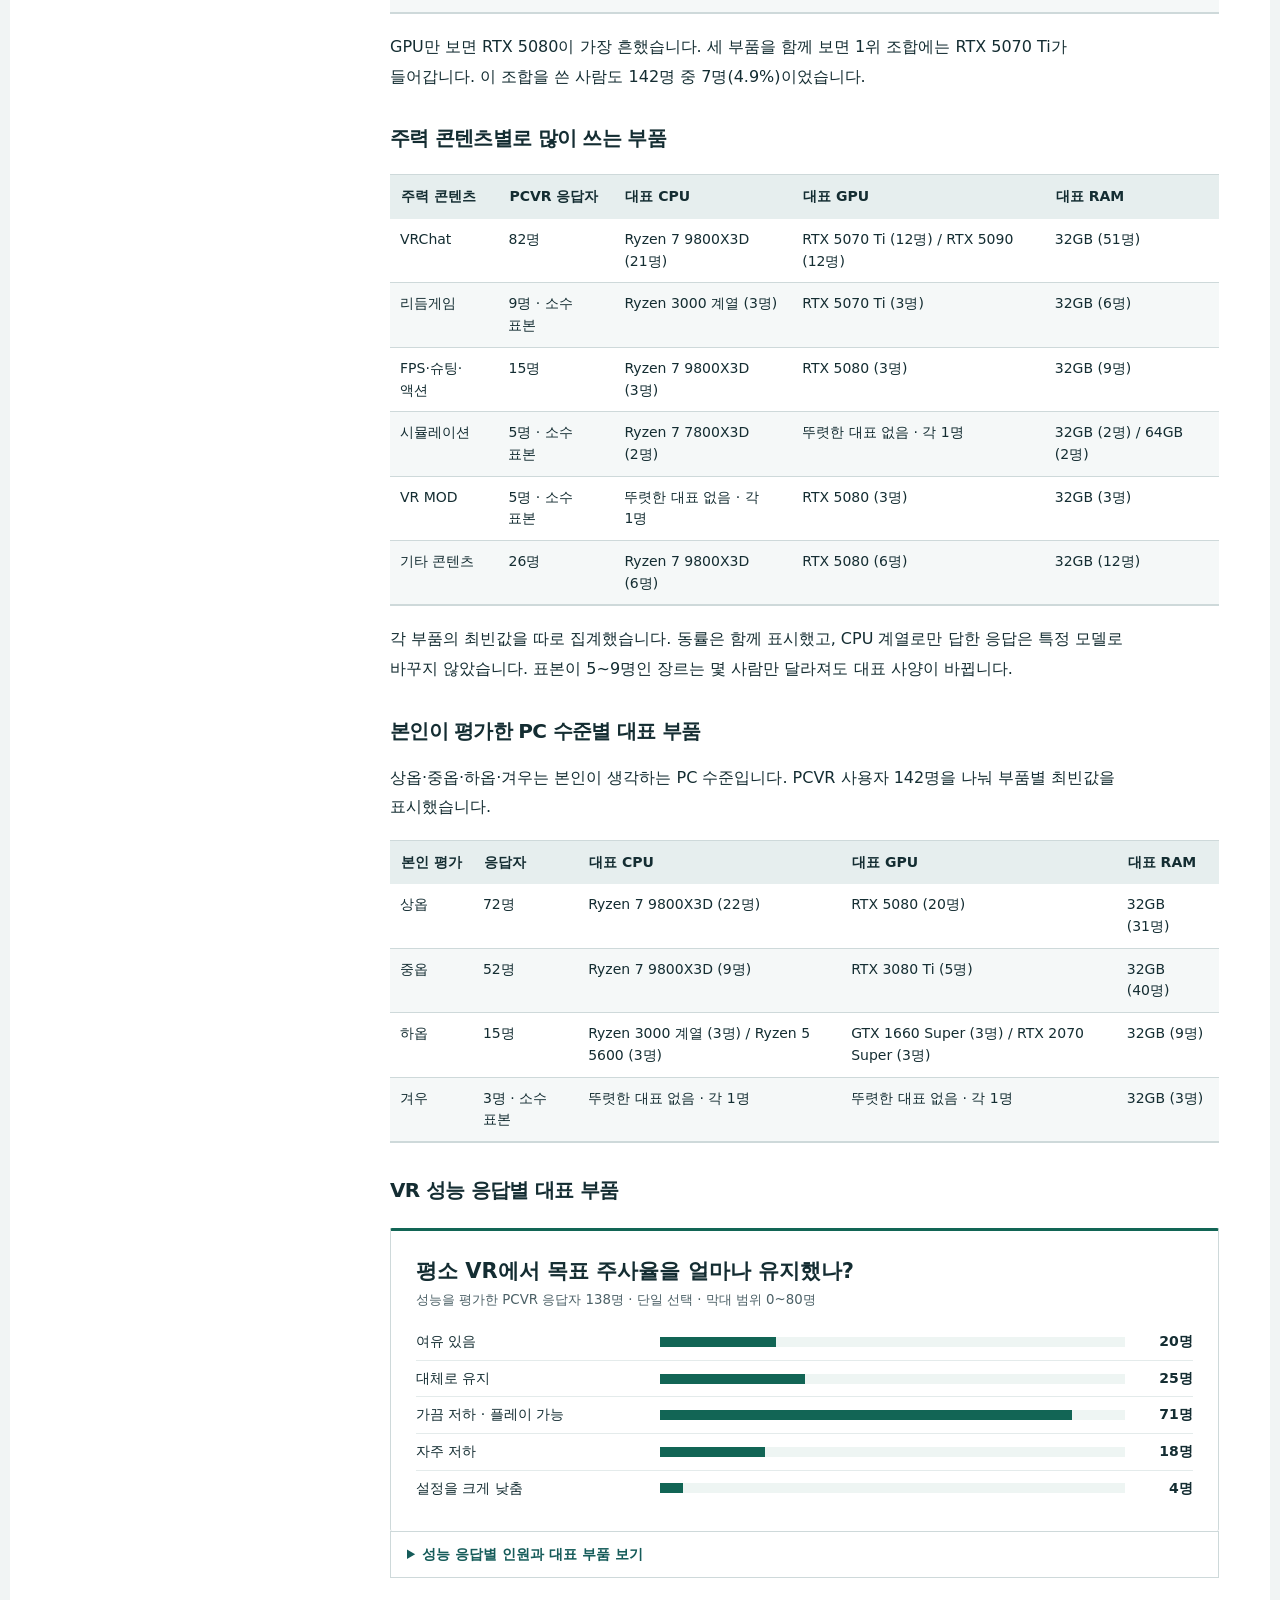
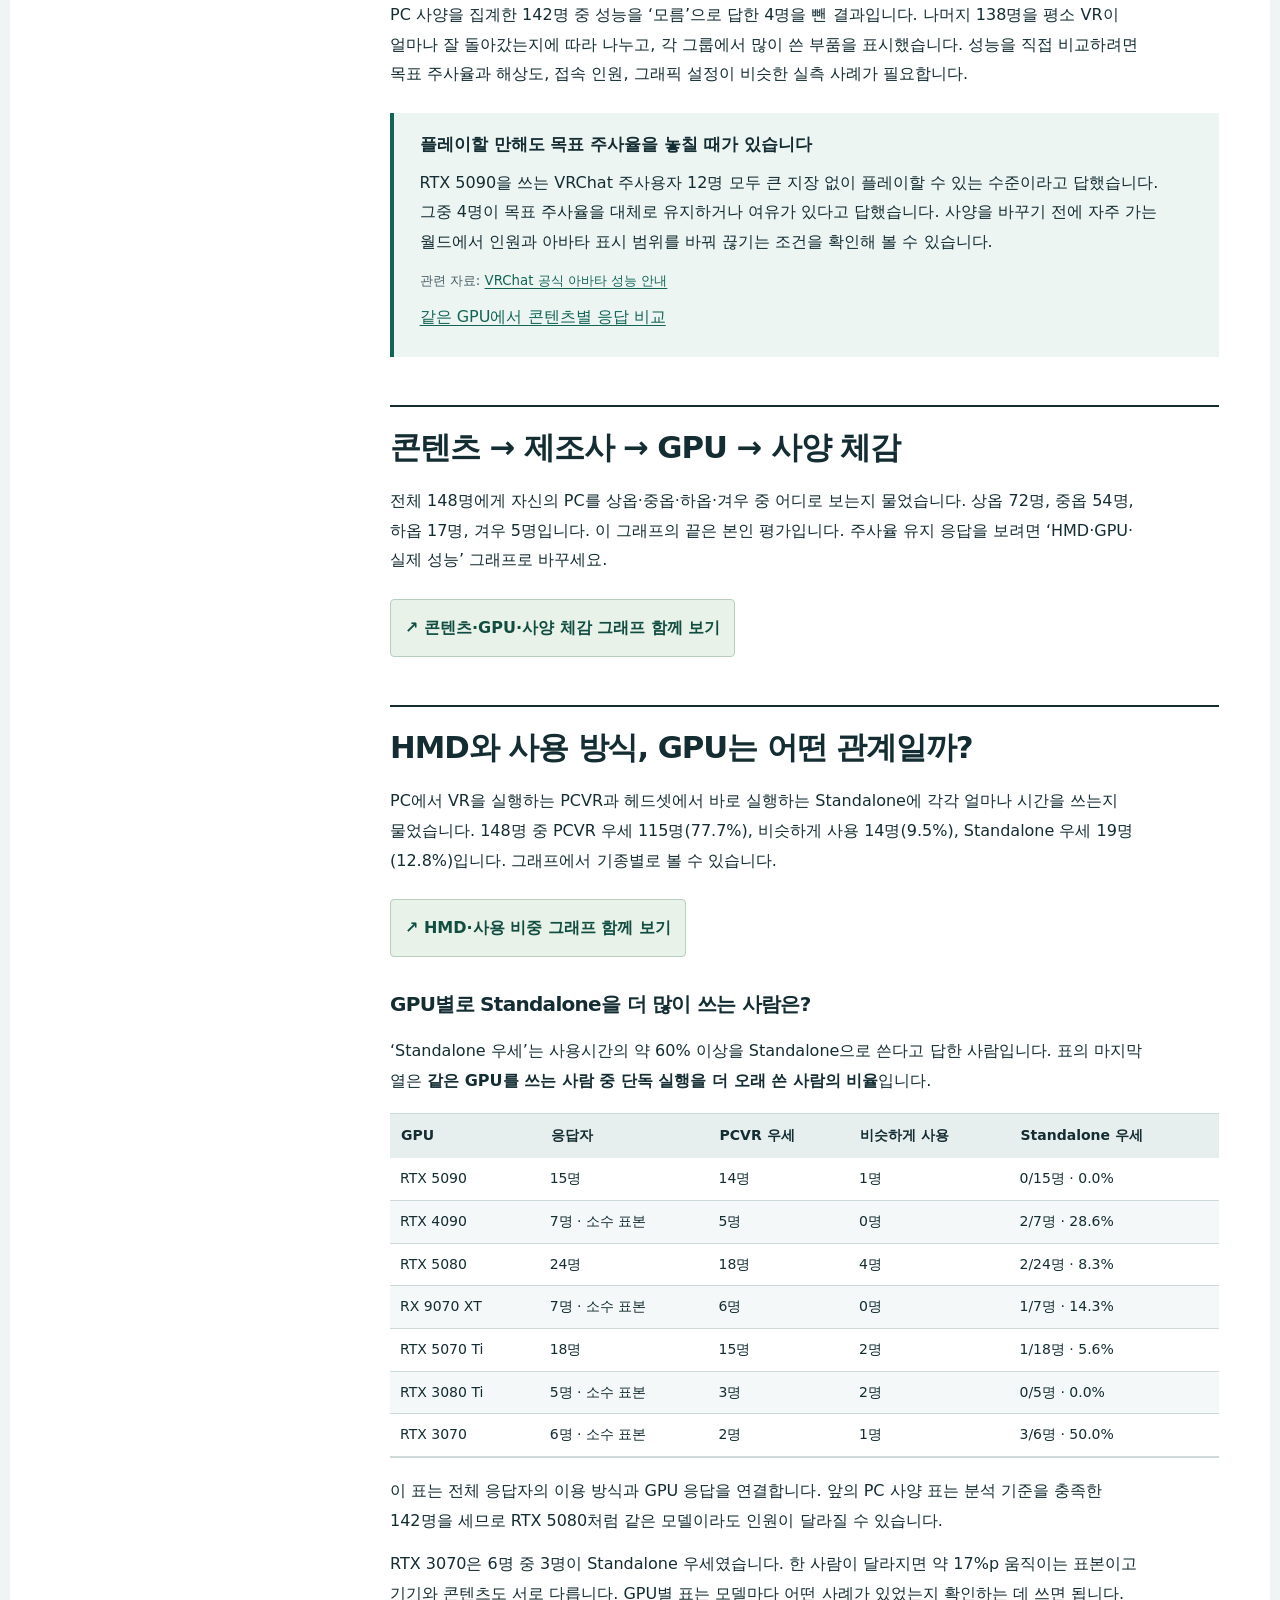
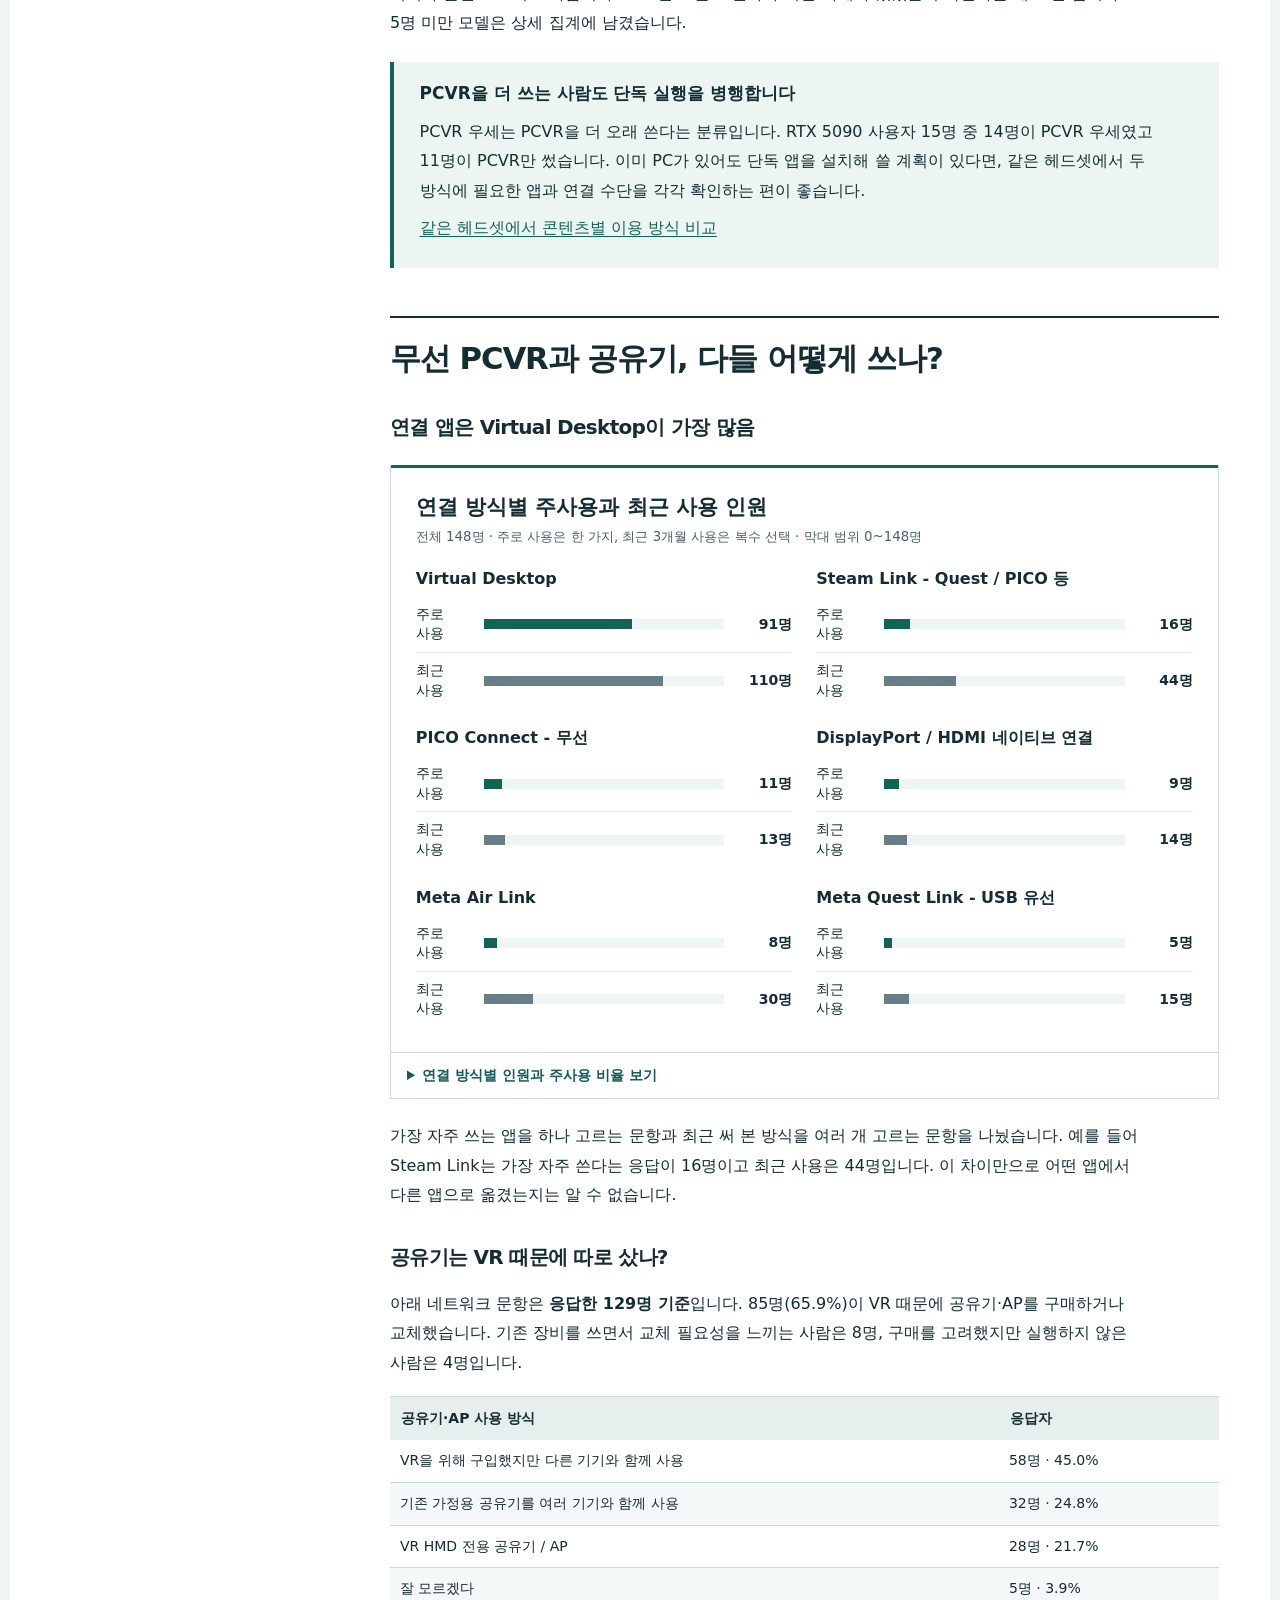
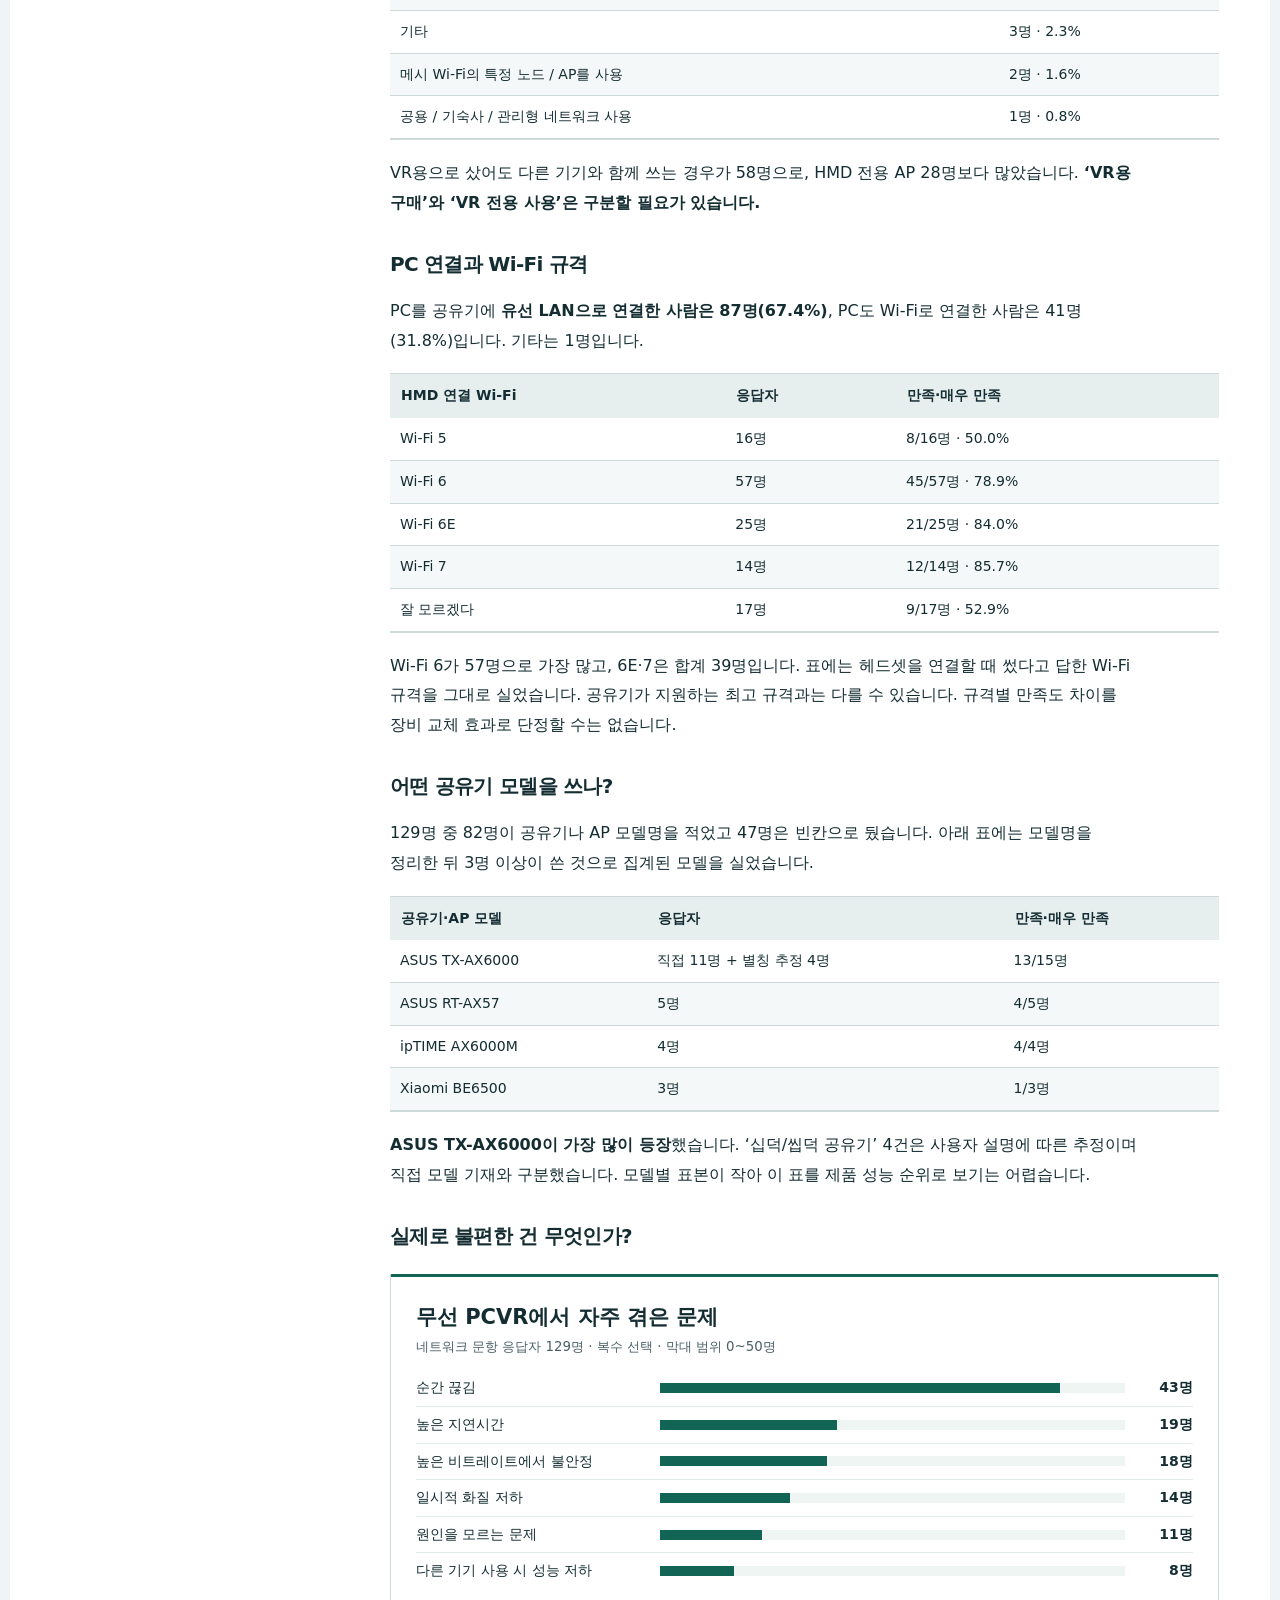
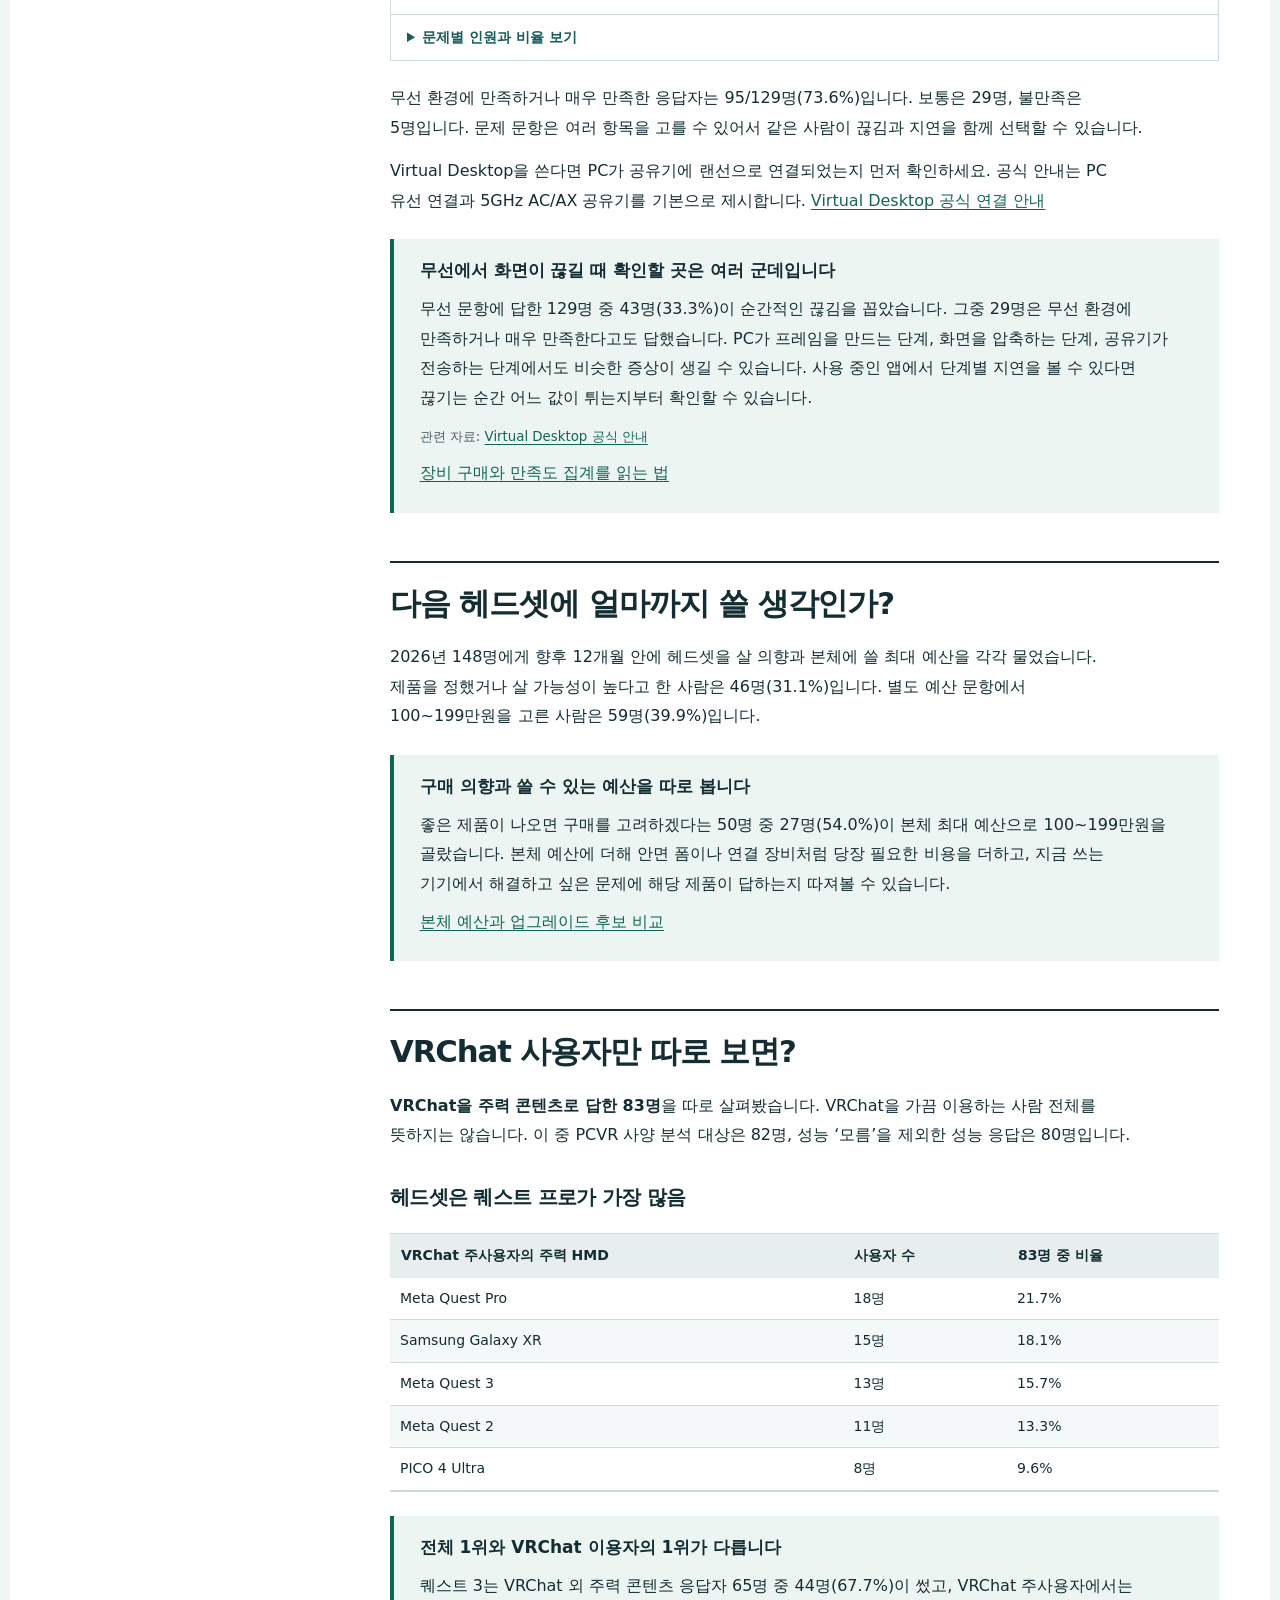
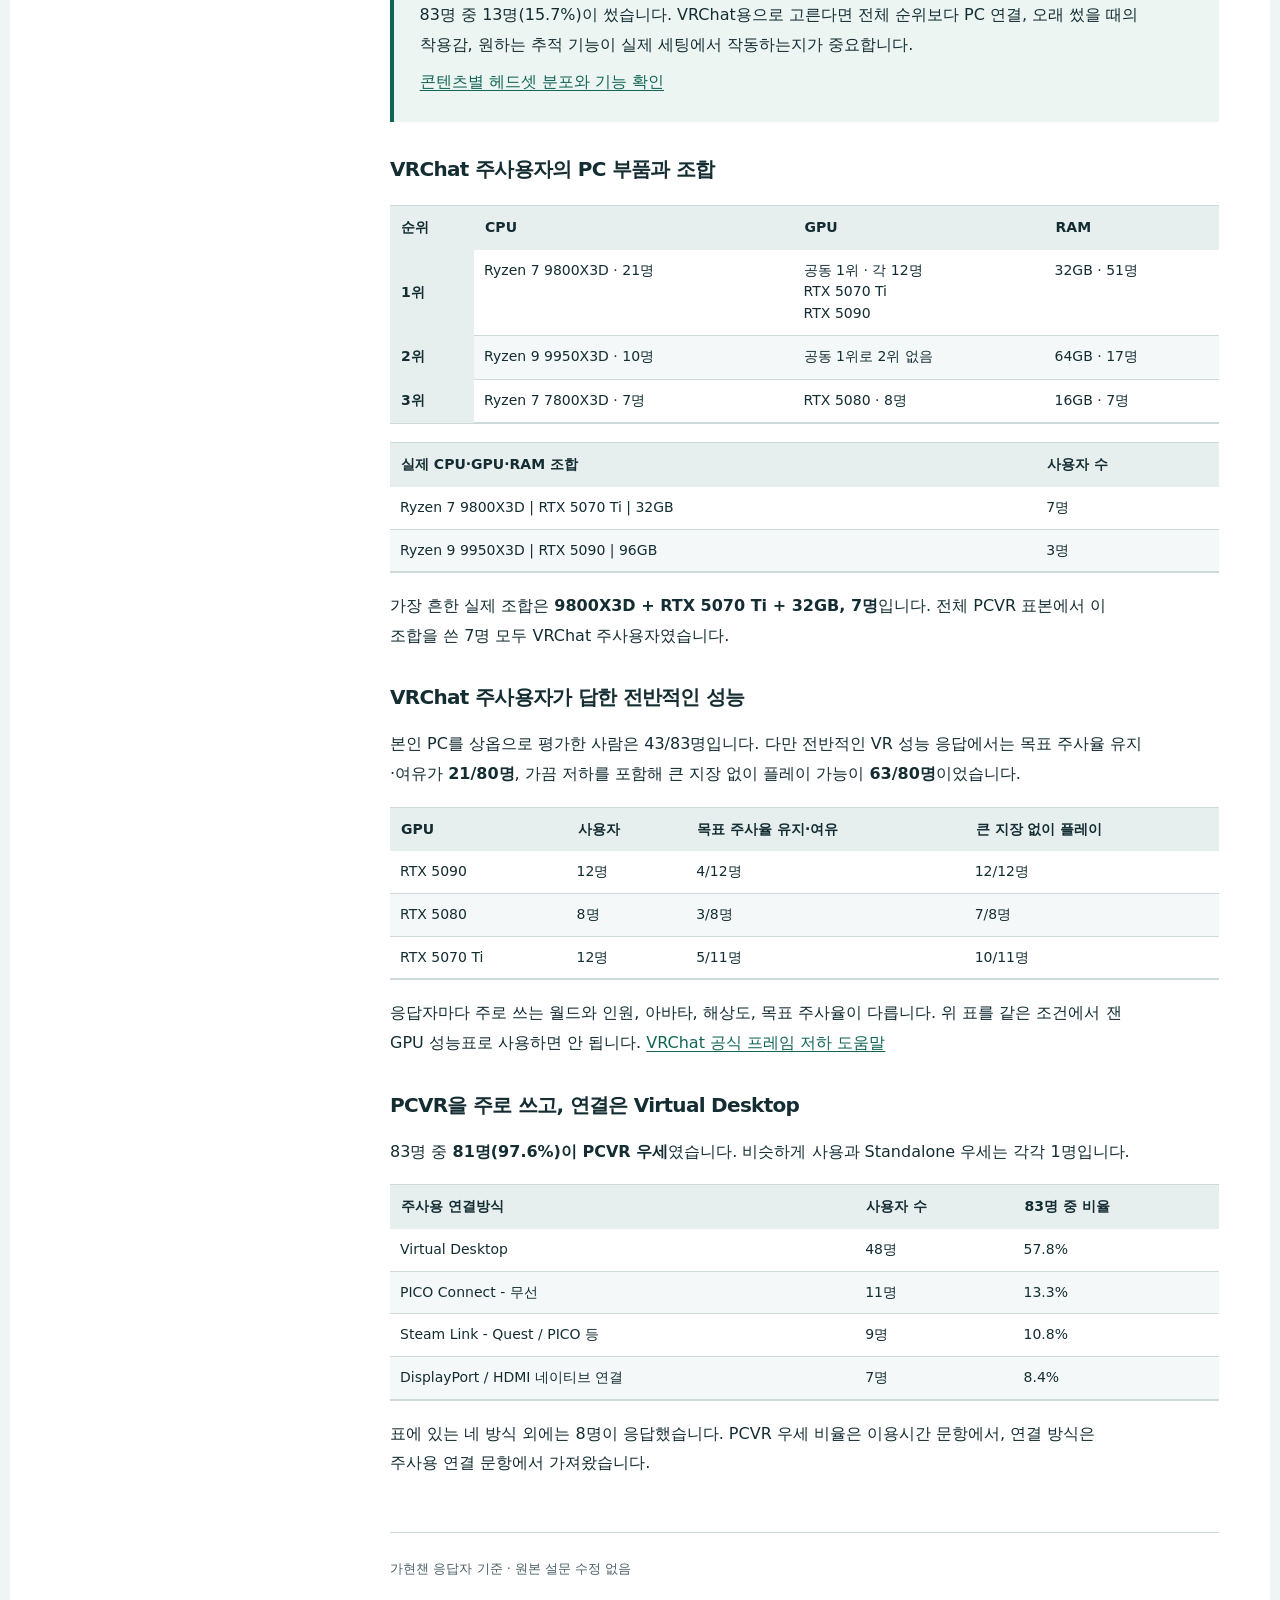
==== commit b275bc9d: "Improve survey comparisons and Sankey layout on desktop and mobile" ====
--- a/docs/index.html
+++ b/docs/index.html
@@ -12,6 +12,7 @@
 <div class="layout"><main id="reading" tabindex="-1">
 <header class="intro" id="overviewIntro">
   <div class="intro-copy">
+    <div class="cover-orbits" aria-hidden="true"></div>
     <p class="edition">2025 — 2026</p>
     <h1>가현챈 XR 설문</h1>
     <p class="lead">어떤 헤드셋을 쓰고,<br class="hero-break"> PC에서 VR은 얼마나 잘 돌아갈까?</p>
@@ -29,17 +30,21 @@
   </nav>
   <figure class="year-compare" aria-labelledby="compare-title">
     <figcaption id="compare-title">퀘스트 3 비중은 줄고, VRChat 비중은 늘었다</figcaption>
-    <p class="compare-unit">각 해 전체 응답자 중 주사용 항목을 고른 비율</p>
+    <div class="compare-switch" role="group" aria-label="그래프 표시 기준" hidden>
+      <button type="button" data-unit="share" aria-pressed="true">비율</button>
+      <button type="button" data-unit="count" aria-pressed="false">인원수</button>
+    </div>
+    <p class="compare-unit" role="status" aria-atomic="true">각 해 전체 응답자 중 주사용 항목을 고른 비율</p>
     <div class="compare-scale" aria-hidden="true"><span>0%</span><span>25%</span><span>50%</span><span>75%</span><span>100%</span></div>
     <div class="compare-group" role="group" aria-label="주력 헤드셋 퀘스트 3">
       <div class="compare-label"><strong>퀘스트 3</strong><span>−9.5%p</span></div>
-      <div class="compare-row"><span>2025</span><span class="compare-track" aria-hidden="true"><span style="--share:48%"></span></span><span class="compare-value"><strong>48.0%</strong> <small>95/198명</small></span></div>
-      <div class="compare-row current"><span>2026</span><span class="compare-track" aria-hidden="true"><span style="--share:38.5%"></span></span><span class="compare-value"><strong>38.5%</strong> <small>57/148명</small></span></div>
+      <div class="compare-row"><span>2025</span><span class="compare-track" aria-hidden="true"><span style="--share:48%" data-count="95" data-total="198"></span></span><span class="compare-value"><strong>48.0%</strong> <small>95/198명</small></span></div>
+      <div class="compare-row current"><span>2026</span><span class="compare-track" aria-hidden="true"><span style="--share:38.5%" data-count="57" data-total="148"></span></span><span class="compare-value"><strong>38.5%</strong> <small>57/148명</small></span></div>
     </div>
     <div class="compare-group" role="group" aria-label="주력 콘텐츠 VRChat">
       <div class="compare-label"><strong>VRChat</strong><span>+4.1%p</span></div>
-      <div class="compare-row"><span>2025</span><span class="compare-track" aria-hidden="true"><span style="--share:52%"></span></span><span class="compare-value"><strong>52.0%</strong> <small>103/198명</small></span></div>
-      <div class="compare-row current"><span>2026</span><span class="compare-track" aria-hidden="true"><span style="--share:56.1%"></span></span><span class="compare-value"><strong>56.1%</strong> <small>83/148명</small></span></div>
+      <div class="compare-row"><span>2025</span><span class="compare-track" aria-hidden="true"><span style="--share:52%" data-count="103" data-total="198"></span></span><span class="compare-value"><strong>52.0%</strong> <small>103/198명</small></span></div>
+      <div class="compare-row current"><span>2026</span><span class="compare-track" aria-hidden="true"><span style="--share:56.1%" data-count="83" data-total="148"></span></span><span class="compare-value"><strong>56.1%</strong> <small>83/148명</small></span></div>
     </div>
     <p class="compare-note">%p는 두 비율의 차이입니다. 연도별 응답자 구성을 비교했습니다.</p>
   </figure>
--- a/docs/style.css
+++ b/docs/style.css
@@ -14,7 +14,6 @@
 .graph-tools{padding:6px 0 8px;gap:6px}
 .graph-tools #zoom{width:110px;vertical-align:middle}
 .graph-tools output{font-weight:700;font-size:13px;min-width:44px;font-variant-numeric:tabular-nums}
-.gpu-limit-control{margin:4px 0 8px!important;font-size:13px}
 .sankey-selection{display:flex;align-items:center;justify-content:space-between;gap:10px;position:sticky;top:0;z-index:8;background:#edf6f7;border:1px solid #bbd5d7;border-radius:9px;padding:10px 12px;margin:4px 0 8px;font-size:13px}
 #selectionInfo{flex:1;min-width:0;line-height:1.5}
 #clearSelection{font-size:12px;white-space:nowrap}
@@ -384,3 +383,67 @@
 .budget-jump a { display: inline-flex; align-items: center; min-height: 44px; }
 #detailed > h4 { font-size: 18px; margin: 28px 0 8px; }
 #detailed > h4 + .table { margin-top: 0; }
+
+/* Survey cover and unit comparison */
+.intro-copy { position: relative; isolation: isolate; overflow: hidden; }
+.cover-orbits {
+  position: absolute; z-index: -1; pointer-events: none;
+  width: 96%; aspect-ratio: 1; right: -44%; bottom: -30%;
+  transform: rotate(-28deg) scaleX(.8);
+  background: repeating-radial-gradient(ellipse at center, transparent 0 12px, #97ddcb35 13px 14px, transparent 15px 22px);
+  border-radius: 50%; mask-image: linear-gradient(130deg, transparent 5%, black 75%);
+}
+.intro-copy .scope { margin-bottom: 0; }
+.compare-switch {
+  display: inline-flex; margin-top: 14px; padding: 3px; gap: 3px;
+  border: 1px solid var(--line); border-radius: 9px; background: white;
+}
+.compare-switch button {
+  min-height: 44px; padding: 5px 16px; font-size: 14px; font-weight: 700;
+  border: 1px solid transparent; border-radius: 6px; color: var(--deep);
+}
+.compare-switch button[aria-pressed="true"] { color: white; background: var(--deep); }
+.year-compare.interactive .compare-track > span {
+  width: 100%; transform-origin: left; transform: scaleX(var(--fraction));
+}
+.compare-group .compare-label { border-color: #ccdcd6; }
+.compare-label > span { font-variant-numeric: tabular-nums; }
+@media (prefers-reduced-motion: no-preference) {
+  .year-compare.interactive .compare-track > span { transition: transform 320ms cubic-bezier(.22,.72,.24,1); }
+  .compare-switch button { transition: background-color 160ms, color 160ms; }
+}
+
+@media (max-width: 950px) {
+  #graphPanel.sheet-motion {
+    --sheet-offset: 32px;
+    --sheet-opacity: 0;
+    --sheet-duration: 200ms;
+    --ease-drawer: cubic-bezier(.32, .72, 0, 1);
+    transform: translateY(var(--sheet-offset));
+    opacity: var(--sheet-opacity);
+    transition: transform var(--sheet-duration) var(--ease-drawer),
+                opacity var(--sheet-duration) var(--ease-drawer),
+                display var(--sheet-duration) allow-discrete;
+  }
+  .mobile-open #graphPanel.sheet-motion {
+    --sheet-duration: 220ms;
+    transform: none;
+    opacity: 1;
+  }
+  @starting-style {
+    .mobile-open #graphPanel.sheet-motion {
+      transform: translateY(var(--sheet-offset));
+      opacity: var(--sheet-opacity);
+    }
+  }
+}
+@media (max-width: 950px) and (prefers-reduced-motion: reduce) {
+  #graphPanel.sheet-motion, .mobile-open #graphPanel.sheet-motion {
+    --sheet-offset: 0px;
+    --sheet-opacity: .9;
+    --sheet-duration: 80ms;
+    transform: none;
+  }
+}
+
+#chart svg.paired-flow { margin-inline: auto; }
